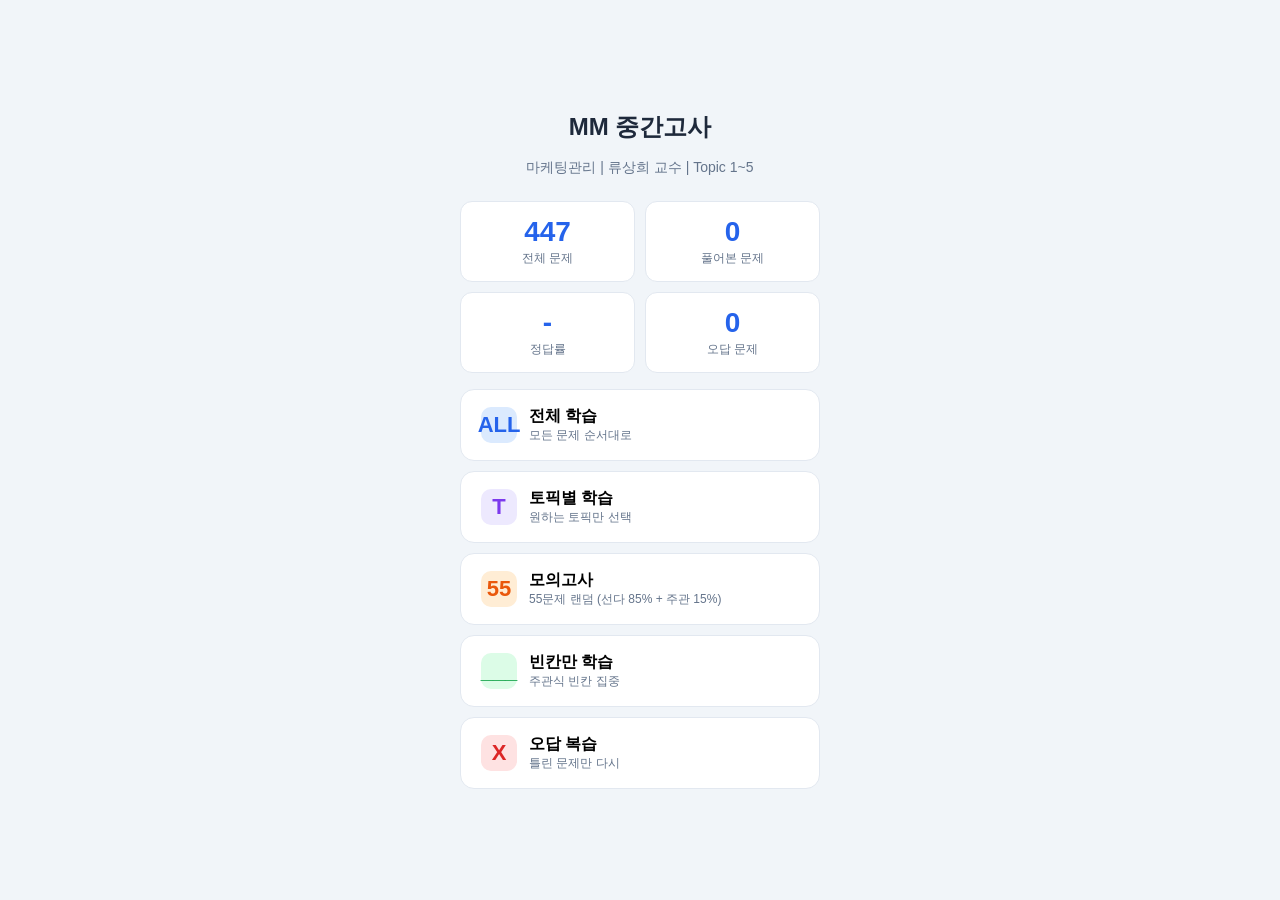
==== mm-study.html @ 7bba1d77 "feat: MM 중간고사 모바일 학습앱 추가 - 447문제 문제은행 (선다형 387 + 빈칸 60) - Topic 1~5 전 범위 커버 - 모의고사, 토픽별 학습, 오답복습 모드 " ====
<!DOCTYPE html>
<html lang="ko">
<head>
<meta charset="UTF-8">
<meta name="viewport" content="width=device-width,initial-scale=1,maximum-scale=1,user-scalable=no">
<title>MM 중간고사 학습</title>
<style>
*{margin:0;padding:0;box-sizing:border-box}
:root{--pri:#2563eb;--ok:#16a34a;--no:#dc2626;--bg:#f1f5f9;--card:#fff;--txt:#1e293b;--sub:#64748b;--bdr:#e2e8f0}
body{font-family:-apple-system,BlinkMacSystemFont,'Segoe UI','Noto Sans KR',sans-serif;background:var(--bg);color:var(--txt);min-height:100dvh;-webkit-tap-highlight-color:transparent}
.screen{display:none;min-height:100dvh;padding:0 0 env(safe-area-inset-bottom)}
.screen.active{display:flex;flex-direction:column}

/* HOME */
#home{align-items:center;justify-content:center;padding:24px;gap:16px}
#home h1{font-size:24px;font-weight:800;text-align:center}
#home .subtitle{color:var(--sub);font-size:14px;text-align:center;margin-bottom:8px}
#home .stats{display:grid;grid-template-columns:1fr 1fr;gap:10px;width:100%;max-width:360px}
#home .stat{background:var(--card);border-radius:12px;padding:14px;text-align:center;border:1px solid var(--bdr)}
#home .stat .num{font-size:28px;font-weight:800;color:var(--pri)}
#home .stat .label{font-size:12px;color:var(--sub);margin-top:2px}
.menu{width:100%;max-width:360px;display:flex;flex-direction:column;gap:10px}
.menu-btn{background:var(--card);border:1px solid var(--bdr);border-radius:14px;padding:16px 20px;font-size:16px;font-weight:600;text-align:left;cursor:pointer;display:flex;align-items:center;gap:12px;transition:all .15s}
.menu-btn:active{transform:scale(.97);background:#f8fafc}
.menu-btn .icon{font-size:22px;width:36px;height:36px;border-radius:10px;display:flex;align-items:center;justify-content:center;flex-shrink:0}
.menu-btn .icon.blue{background:#dbeafe;color:var(--pri)}
.menu-btn .icon.green{background:#dcfce7;color:var(--ok)}
.menu-btn .icon.red{background:#fee2e2;color:var(--no)}
.menu-btn .icon.purple{background:#ede9fe;color:#7c3aed}
.menu-btn .icon.orange{background:#ffedd5;color:#ea580c}
.menu-btn .info{display:flex;flex-direction:column}
.menu-btn .info small{font-size:12px;color:var(--sub);font-weight:400}

/* TOPIC SELECT */
#topic-select{padding:24px;gap:12px}
#topic-select h2{font-size:20px;font-weight:700}
.topic-btn{background:var(--card);border:1px solid var(--bdr);border-radius:12px;padding:14px 16px;font-size:15px;font-weight:600;cursor:pointer;display:flex;justify-content:space-between;align-items:center;transition:all .15s}
.topic-btn:active{transform:scale(.97)}
.topic-btn .cnt{font-size:13px;color:var(--sub);font-weight:400}
.back-btn{background:none;border:none;font-size:15px;color:var(--pri);cursor:pointer;padding:8px 0;font-weight:600;align-self:flex-start}

/* QUIZ */
#quiz{padding:0}
.quiz-header{padding:12px 20px;background:var(--card);border-bottom:1px solid var(--bdr);position:sticky;top:0;z-index:10}
.quiz-top{display:flex;justify-content:space-between;align-items:center;margin-bottom:8px}
.quiz-top .qnum{font-size:14px;font-weight:700;color:var(--pri)}
.quiz-top .topic-tag{font-size:12px;color:var(--sub);background:var(--bg);padding:3px 10px;border-radius:20px}
.quit-btn{background:none;border:none;font-size:13px;color:var(--sub);cursor:pointer}
.progress-bar{height:4px;background:var(--bdr);border-radius:4px;overflow:hidden}
.progress-bar .fill{height:100%;background:var(--pri);border-radius:4px;transition:width .3s}
.quiz-body{flex:1;padding:20px;display:flex;flex-direction:column;gap:16px;overflow-y:auto;padding-bottom:100px}
.question-text{font-size:17px;font-weight:600;line-height:1.6;word-break:keep-all}
.question-text .blank-marker{display:inline-block;min-width:80px;border-bottom:2px solid var(--pri);margin:0 2px;text-align:center;color:var(--pri);font-weight:700}

/* MC OPTIONS */
.options{display:flex;flex-direction:column;gap:10px}
.opt-btn{background:var(--card);border:2px solid var(--bdr);border-radius:12px;padding:14px 16px;font-size:15px;line-height:1.5;cursor:pointer;text-align:left;transition:all .15s;word-break:keep-all}
.opt-btn:active{transform:scale(.98)}
.opt-btn.selected{border-color:var(--pri);background:#eff6ff}
.opt-btn.correct{border-color:var(--ok);background:#f0fdf4}
.opt-btn.wrong{border-color:var(--no);background:#fef2f2}

/* BLANK INPUT */
.blank-input-wrap{display:flex;gap:8px}
.blank-input{flex:1;border:2px solid var(--bdr);border-radius:12px;padding:14px 16px;font-size:16px;outline:none;transition:border .2s}
.blank-input:focus{border-color:var(--pri)}
.check-btn{background:var(--pri);color:#fff;border:none;border-radius:12px;padding:14px 20px;font-size:15px;font-weight:700;cursor:pointer;white-space:nowrap}
.check-btn:active{opacity:.8}

/* EXPLAIN */
.explain-box{background:#f0fdf4;border:1px solid #bbf7d0;border-radius:12px;padding:14px 16px;font-size:14px;line-height:1.6;display:none;word-break:keep-all}
.explain-box.wrong-explain{background:#fef2f2;border-color:#fecaca}
.explain-box.visible{display:block}
.explain-box .explain-title{font-weight:700;margin-bottom:4px;font-size:13px}

/* QUIZ FOOTER */
.quiz-footer{position:fixed;bottom:0;left:0;right:0;padding:12px 20px;padding-bottom:max(12px,env(safe-area-inset-bottom));background:var(--card);border-top:1px solid var(--bdr);display:flex;gap:10px}
.quiz-footer button{flex:1;padding:14px;border-radius:12px;font-size:15px;font-weight:700;cursor:pointer;border:none;transition:all .15s}
.quiz-footer button:active{transform:scale(.97)}
.next-btn{background:var(--pri);color:#fff}
.next-btn:disabled{background:var(--bdr);color:var(--sub)}
.skip-btn{background:var(--bg);color:var(--sub);flex:.4}

/* RESULT */
#result{align-items:center;justify-content:center;padding:24px;gap:20px}
#result .score-circle{width:160px;height:160px;border-radius:50%;border:8px solid var(--pri);display:flex;flex-direction:column;align-items:center;justify-content:center}
#result .score-circle .pct{font-size:42px;font-weight:800;color:var(--pri)}
#result .score-circle .label{font-size:13px;color:var(--sub)}
#result .detail{text-align:center;font-size:15px;color:var(--sub);line-height:1.8}
#result .detail b{color:var(--txt)}

/* REVIEW */
#review{padding:16px}
#review h2{font-size:18px;font-weight:700;margin-bottom:12px;position:sticky;top:0;background:var(--bg);padding:8px 0;z-index:5}
.review-card{background:var(--card);border:1px solid var(--bdr);border-radius:12px;padding:16px;margin-bottom:12px}
.review-card .rv-q{font-size:15px;font-weight:600;line-height:1.5;margin-bottom:8px}
.review-card .rv-ans{font-size:14px;color:var(--ok);margin-bottom:4px}
.review-card .rv-my{font-size:14px;color:var(--no);margin-bottom:8px}
.review-card .rv-exp{font-size:13px;color:var(--sub);line-height:1.5}

/* UTILS */
.mt8{margin-top:8px}.mt16{margin-top:16px}
@media(min-width:500px){
  .quiz-body,.quiz-header,.quiz-footer{max-width:500px;margin-left:auto;margin-right:auto}
  #home,#topic-select,#result,#review{max-width:500px;margin-left:auto;margin-right:auto}
}
</style>
</head>
<body>

<!-- HOME SCREEN -->
<div id="home" class="screen active">
  <h1>MM 중간고사</h1>
  <div class="subtitle">마케팅관리 | 류상희 교수 | Topic 1~5</div>
  <div class="stats">
    <div class="stat"><div class="num" id="s-total">0</div><div class="label">전체 문제</div></div>
    <div class="stat"><div class="num" id="s-done">0</div><div class="label">풀어본 문제</div></div>
    <div class="stat"><div class="num" id="s-rate">-</div><div class="label">정답률</div></div>
    <div class="stat"><div class="num" id="s-wrong">0</div><div class="label">오답 문제</div></div>
  </div>
  <div class="menu">
    <button class="menu-btn" onclick="startMode('all')">
      <span class="icon blue">ALL</span>
      <span class="info">전체 학습<small>모든 문제 순서대로</small></span>
    </button>
    <button class="menu-btn" onclick="showScreen('topic-select')">
      <span class="icon purple">T</span>
      <span class="info">토픽별 학습<small>원하는 토픽만 선택</small></span>
    </button>
    <button class="menu-btn" onclick="startMode('mock')">
      <span class="icon orange">55</span>
      <span class="info">모의고사<small>55문제 랜덤 (선다 85% + 주관 15%)</small></span>
    </button>
    <button class="menu-btn" onclick="startMode('blank')">
      <span class="icon green">___</span>
      <span class="info">빈칸만 학습<small>주관식 빈칸 집중</small></span>
    </button>
    <button class="menu-btn" onclick="startMode('wrong')">
      <span class="icon red">X</span>
      <span class="info">오답 복습<small>틀린 문제만 다시</small></span>
    </button>
  </div>
</div>

<!-- TOPIC SELECT -->
<div id="topic-select" class="screen">
  <button class="back-btn" onclick="showScreen('home')">&larr; 뒤로</button>
  <h2>토픽 선택</h2>
  <div id="topic-list"></div>
</div>

<!-- QUIZ SCREEN -->
<div id="quiz" class="screen">
  <div class="quiz-header">
    <div class="quiz-top">
      <span class="qnum" id="q-num">1/250</span>
      <span class="topic-tag" id="q-topic">Topic 1</span>
      <button class="quit-btn" onclick="endQuiz()">나가기</button>
    </div>
    <div class="progress-bar"><div class="fill" id="q-progress"></div></div>
  </div>
  <div class="quiz-body">
    <div class="question-text" id="q-text"></div>
    <div id="q-options" class="options"></div>
    <div id="q-blank-wrap" class="blank-input-wrap" style="display:none">
      <input type="text" class="blank-input" id="q-blank-input" placeholder="답을 입력하세요" autocomplete="off">
      <button class="check-btn" id="q-check-btn" onclick="checkBlank()">확인</button>
    </div>
    <div class="explain-box" id="q-explain">
      <div class="explain-title" id="q-explain-title">정답!</div>
      <div id="q-explain-text"></div>
    </div>
  </div>
  <div class="quiz-footer">
    <button class="skip-btn" id="btn-skip" onclick="skipQ()">건너뛰기</button>
    <button class="next-btn" id="btn-next" onclick="nextQ()" disabled>다음</button>
  </div>
</div>

<!-- RESULT SCREEN -->
<div id="result" class="screen">
  <div class="score-circle">
    <div class="pct" id="r-pct">0%</div>
    <div class="label">정답률</div>
  </div>
  <div class="detail" id="r-detail"></div>
  <div class="menu" style="max-width:300px">
    <button class="menu-btn" onclick="showReview()" style="justify-content:center">
      <span class="icon red">X</span>
      <span class="info">오답 확인</span>
    </button>
    <button class="menu-btn" onclick="showScreen('home')" style="justify-content:center">
      <span class="icon blue">H</span>
      <span class="info">홈으로</span>
    </button>
  </div>
</div>

<!-- REVIEW SCREEN -->
<div id="review" class="screen">
  <button class="back-btn" onclick="showScreen('result')">&larr; 결과로</button>
  <h2>오답 확인</h2>
  <div id="review-list"></div>
  <button class="menu-btn mt16" onclick="showScreen('home')" style="justify-content:center">
    <span class="icon blue">H</span><span class="info">홈으로</span>
  </button>
</div>

<script>
// ===== QUESTION DATA (will be populated) =====
const ALL_QUESTIONS = [
{
"id": 1,
"topic": 1,
"section": "1.1",
"type": "mc",
"q": "마케팅 활동에 종사하는 인력은 전체 노동인구의 약 몇 퍼센트인가?",
"options": [
"①10%~15%",
"②15%~20%",
"③25%~30%",
"④35%~40%"
],
"answer": 2,
"explain": "강의노트에 따르면, 25%~30%는 어떤 의미에서든지 마케팅 활동에 종사한다고 설명하고 있다."
},
{
"id": 2,
"topic": 1,
"section": "1.1",
"type": "mc",
"q": "다음 중 마케팅 활동에 해당하지 않는 것은?",
"options": [
"①대인판매",
"②제품개발",
"③원자재 가공",
"④마케팅조사"
],
"answer": 2,
"explain": "원자재 가공은 생산(production) 활동에 해당한다. 대인판매, 광고, 포장, 운송, 마케팅조사, 제품개발, 도매업/소매업 등이 마케팅 활동에 포함된다."
},
{
"id": 3,
"topic": 1,
"section": "1.1",
"type": "mc",
"q": "마케팅과 생산(Production)의 관계에 대한 설명으로 가장 적절한 것은?",
"options": [
"①마케팅은 생산과 독립적으로 운영된다",
"②마케팅은 알맞는 제품을 생산할 수 있도록 소비자 만족도를 반영한다",
"③생산이 마케팅의 하위 개념이다",
"④마케팅은 재화 생산과 서비스 수행을 직접 담당한다"
],
"answer": 1,
"explain": "마케팅은 소비자 만족도를 파악하여 알맞는 제품을 생산할 수 있도록 하는 역할을 한다. 재화 생산과 서비스 수행은 Production의 역할이다."
},
{
"id": 4,
"topic": 1,
"section": "1.1",
"type": "mc",
"q": "마케팅이 극복하는 생산과 소비 사이의 불일치 및 분리에 해당하지 않는 것은?",
"options": [
"①공간 분리",
"②시간 차이",
"③기술 격차",
"④정보 격차"
],
"answer": 2,
"explain": "강의노트에 따르면 마케팅이 극복하는 분리는 수량의 불일치, 종류의 불일치, 공간 분리, 시간 차이, 정보 격차, 가치 차이, 소유권 차이이다. 기술 격차는 포함되지 않는다."
},
{
"id": 5,
"topic": 1,
"section": "1.1",
"type": "mc",
"q": "마케팅이 극복해야 하는 생산과 소비 사이의 '분리(separation)'에 해당하는 것을 모두 고르면?",
"options": [
"①공간 분리, 시간 차이, 정보 격차",
"②공간 분리, 시간 차이, 정보 격차, 가치 차이, 소유권 차이",
"③수량의 불일치, 종류의 불일치, 공간 분리",
"④수량의 불일치, 종류의 불일치, 공간 분리, 시간 차이, 정보 격차, 가치 차이, 소유권 차이"
],
"answer": 3,
"explain": "강의노트에서 불일치(수량, 종류)와 분리(공간, 시간, 정보, 가치, 소유권) 모두를 마케팅이 극복한다고 설명하고 있다. 7가지 모두 포함하는 ④가 정답이다."
},
{
"id": 6,
"topic": 1,
"section": "1.1",
"type": "blank",
"q": "마케팅은 생산과 소비의 수량 및 종류의 ______을(를) 극복한다.",
"answer": "불일치",
"accept": [
"불일치",
"discrepancy"
],
"explain": "마케팅의 보편적, 총괄적 기능은 수량 및 종류의 불일치(discrepancy)를 극복하는 것이다."
},
{
"id": 7,
"topic": 1,
"section": "1.1",
"type": "mc",
"q": "다음 중 마케팅의 총괄적 기능(Universal Functions)에 해당하지 않는 것은?",
"options": [
"①구입, 판매, 운송",
"②보관, 자금조달, 위험 부담",
"③상품 표준화 및 품질, 시장 정보",
"④인적자원 관리, 회계 감사"
],
"answer": 3,
"explain": "마케팅의 8가지 총괄적 기능은 구입, 판매, 운송, 보관, 상품 표준화 및 품질, 자금조달, 위험 부담, 시장 정보이다. 인적자원 관리와 회계 감사는 마케팅의 총괄적 기능이 아니다."
},
{
"id": 8,
"topic": 1,
"section": "1.1",
"type": "mc",
"q": "거시마케팅(Macro-marketing)에 대한 설명으로 가장 적절한 것은?",
"options": [
"①개별 기업의 마케팅 전략을 의미한다",
"②생산과 소비를 연결해주는 사회적 유통 현상이다",
"③특정 제품의 가격 전략을 수립하는 활동이다",
"④소비자 개인의 구매 행동을 분석하는 것이다"
],
"answer": 1,
"explain": "거시마케팅은 다양한 자원과 다양한 소비자 니즈를 연결하는 가교 역할을 하며, 사회적 유통 현상을 의미한다. 이질적인(heterogeneous) 공급과 수요를 효과적으로 매칭하는 사회적 과정이다."
},
{
"id": 9,
"topic": 1,
"section": "1.1",
"type": "mc",
"q": "거시마케팅의 정의에 포함되지 않는 요소는?",
"options": [
"①생산자에서 소비자로의 재화와 서비스의 흐름을 이끄는 사회적 과정",
"②이질적인(heterogeneous) 공급과 수요의 매칭",
"③사회의 목적 달성",
"④개별 기업의 이윤 극대화"
],
"answer": 3,
"explain": "거시마케팅은 'a social process that directs an economy's flow of goods and services from producers to consumers in a way that effectively matches heterogeneous supply and demand and accomplishes the objectives of society'로 정의된다. 개별 기업의 이윤 극대화는 미시마케팅의 영역이다."
},
{
"id": 10,
"topic": 1,
"section": "1.1",
"type": "mc",
"q": "거시마케팅에서 중간상인(intermediaries)에 대한 설명으로 옳은 것은?",
"options": [
"①생산(production) 기능이 거래(trade) 기능보다 크다",
"②거래(trade) 기능이 생산(production) 기능보다 크다",
"③구매와 판매만 담당한다",
"④마케팅 기능을 수행하지 않는다"
],
"answer": 1,
"explain": "강의노트에 따르면 중간상인(intermediaries)은 trade > production, 즉 거래 기능이 생산 기능보다 크다. collaborators는 구매와 판매를 제외한 다른 교환에 도움을 준다."
},
{
"id": 11,
"topic": 1,
"section": "1.1",
"type": "blank",
"q": "거시마케팅에서 물자와 용역이 생산, 분배, 소비되는 양식을 ______의 종류라 한다.",
"answer": "경제체제",
"accept": [
"경제체제",
"경제시스템",
"경제 체제",
"경제 시스템",
"economic system"
],
"explain": "명령경제(command-oriented, planned) vs. 시장경제(market-directed)로 나뉘며, 무엇을 얼마나 생산할 것인가, 누가 언제 누구에게 왜 배분할 것인가를 결정하는 양식이다."
},
{
"id": 12,
"topic": 1,
"section": "1.1",
"type": "mc",
"q": "명령경제(command-oriented economy)와 시장경제(market-directed economy)에 대한 설명으로 옳은 것은?",
"options": [
"①명령경제에서는 시장 참여자가 자원 배분을 결정한다",
"②시장경제에서는 정부가 자원 배분을 결정한다",
"③명령경제에서는 정부가 무엇을 얼마나 생산할지 결정한다",
"④두 체제 간에 차이가 없다"
],
"answer": 2,
"explain": "명령경제(command-oriented, planned)에서는 정부가, 시장경제(market-directed)에서는 시장 참여자가 무엇을 얼마나 생산하고 누구에게 배분할지를 결정한다."
},
{
"id": 13,
"topic": 1,
"section": "1.1",
"type": "mc",
"q": "collaborators의 역할로 가장 적절한 것은?",
"options": [
"①재화를 직접 생산한다",
"②구매와 판매를 직접 담당한다",
"③구매와 판매를 제외한 다른 교환에 도움을 준다",
"④소비자에게 최종 판매를 한다"
],
"answer": 2,
"explain": "강의노트에 따르면 collaborators는 구매와 판매를 제외한 다른 교환에 도움을 주는 역할을 한다. 중간상인(intermediaries)과 구별된다."
},
{
"id": 14,
"topic": 1,
"section": "1.1",
"type": "mc",
"q": "AMA(2017)의 마케팅 정의에서 마케팅이 가치를 제공하는 대상에 포함되지 않는 것은?",
"options": [
"①고객(customers)",
"②파트너(partners)",
"③경쟁사(competitors)",
"④사회 전체(society at large)"
],
"answer": 2,
"explain": "AMA(2017) 정의: 'Marketing is the activity, set of institutions, and processes for creating, communicating, delivering, and exchanging offerings that have value for customers, clients, partners, and society at large.' 경쟁사는 포함되지 않는다."
},
{
"id": 15,
"topic": 1,
"section": "1.1",
"type": "mc",
"q": "AMA(2017) 마케팅 정의에서 마케팅의 핵심 활동 4가지로 올바른 것은?",
"options": [
"①생산, 유통, 판매, 소비",
"②창조, 커뮤니케이션, 전달, 교환",
"③계획, 실행, 통제, 평가",
"④조사, 분석, 전략, 실행"
],
"answer": 1,
"explain": "AMA 정의에 따르면 마케팅은 가치 있는 제공물(offerings)을 창조(creating), 커뮤니케이션(communicating), 전달(delivering), 교환(exchanging)하는 활동, 제도, 과정이다."
},
{
"id": 16,
"topic": 1,
"section": "1.1",
"type": "mc",
"q": "마케팅 정의에서 거시적 관점과 미시적 관점의 관계로 옳은 것은?",
"options": [
"①거시마케팅은 미시마케팅에 포함된다",
"②미시마케팅은 거시마케팅에 포함된다",
"③두 관점은 완전히 독립적이다",
"④거시마케팅은 기업 활동을 의미한다"
],
"answer": 1,
"explain": "강의노트에 따르면 '거시(생산과 소비의 사회적 유통) < 미시(기업활동)'이 아니라, 거시 관점이 더 큰 범위이고 미시(기업활동)가 그 안에 포함된다. 미시마케팅이 거시마케팅에 포함되는 관계이다."
},
{
"id": 17,
"topic": 1,
"section": "1.1",
"type": "mc",
"q": "마케팅의 핵심은 무엇인가?",
"options": [
"①이윤 극대화",
"②고객(customer)",
"③경쟁사 분석",
"④기술 혁신"
],
"answer": 1,
"explain": "강의노트에서 '마케팅의 핵심은 고객'이라고 명시하고 있다. 고객은 모든 마케팅 과정에서의 중심점이다."
},
{
"id": 18,
"topic": 1,
"section": "1.1",
"type": "mc",
"q": "고객(customer)에 대한 설명으로 적절하지 않은 것은?",
"options": [
"①기업이 개발, 가격 책정, 유통, 판매하는 제품을 구매하는 사람들",
"②모든 마케팅 과정에서의 중심점",
"③제품 구매 과정에서 이익이나 보상 vs. 비용을 고려",
"④기업의 생산 공정을 직접 관리하는 사람들"
],
"answer": 3,
"explain": "고객은 기업이 개발하여 가격을 책정하고, 유통하고, 판매하는 제품을 구매하는 사람들로, 제품을 구매하는 과정에서 이익/보상 vs. 비용(가치 창출 기대)을 고려한다. 생산 공정 관리는 고객의 역할이 아니다."
},
{
"id": 19,
"topic": 1,
"section": "1.1",
"type": "blank",
"q": "기업이 자사의 마케팅 활동을 전개하고자 하는 고객 집단을 ______(이)라 한다.",
"answer": "목표시장",
"accept": [
"목표시장",
"목표 시장",
"target market",
"타깃마켓",
"타겟마켓",
"타겟 마켓",
"목표고객"
],
"explain": "목표시장(target market)은 기업이 자사의 마케팅 활동을 전개하고자 하는 특정 고객 집단을 의미한다."
},
{
"id": 20,
"topic": 1,
"section": "1.2",
"type": "mc",
"q": "마케팅믹스(Marketing Mix)의 4P에 해당하지 않는 것은?",
"options": [
"①Product",
"②Place",
"③People",
"④Price"
],
"answer": 2,
"explain": "마케팅믹스 4P는 Product(제품), Place(유통), Promotion(촉진), Price(가격)이다. People은 7P 확장 모델에 포함되지만 기본 4P에는 해당하지 않는다."
},
{
"id": 21,
"topic": 1,
"section": "1.2",
"type": "mc",
"q": "마케팅믹스에 대한 설명으로 가장 적절한 것은?",
"options": [
"①마케팅은 단순히 판매나 광고만을 의미한다",
"②제품을 개발하고 관리하여 고객의 욕구를 충족시키는 총체적 관점에서 이해되어야 한다",
"③4P 중 가격이 유일하게 중요한 요소이다",
"④마케팅믹스는 기업 내부 관리에만 적용된다"
],
"answer": 1,
"explain": "마케팅은 단순히 판매나 광고를 의미하는 것뿐만 아니라 제품을 개발하고 관리하여 고객의 욕구를 충족시키는 과정이라는 총체적인 관점에서 이해되어야 한다."
},
{
"id": 22,
"topic": 1,
"section": "1.2",
"type": "mc",
"q": "마케팅 관리자가 취합하고 분석해야 하는 최신 정보에 해당하지 않는 것은?",
"options": [
"①기업의 목표고객",
"②고객의 선호도",
"③자사의 경쟁사",
"④정부의 예산 편성"
],
"answer": 3,
"explain": "마케팅 관리자는 기업의 목표고객, 고객의 선호도, 자사의 경쟁사에 대한 최신 정보를 취합하고 분석해야 한다. 정부의 예산 편성은 직접적 분석 대상으로 언급되지 않았다."
},
{
"id": 23,
"topic": 1,
"section": "1.2",
"type": "mc",
"q": "제품(Product)의 구성 요소 중 '인간 및 기계 작동을 사용하여 고객에게 무형의 가치를 제공'하는 것은?",
"options": [
"①재화",
"②서비스",
"③아이디어",
"④브랜드"
],
"answer": 1,
"explain": "서비스는 인간 및 기계 작동을 사용하여 고객에게 무형의 가치를 제공하는 것이다. 재화는 물리적 개체, 아이디어는 개념/철학/이미지/쟁점이다."
},
{
"id": 24,
"topic": 1,
"section": "1.2",
"type": "blank",
"q": "제품의 구성 요소 중 인간 및 기계 작동을 사용하여 고객에게 무형의 가치를 제공하는 것을 ______(이)라 한다.",
"answer": "서비스",
"accept": [
"서비스",
"service"
],
"explain": "제품은 재화(물리적 개체), 서비스(무형의 가치), 아이디어(개념, 철학, 이미지, 쟁점)로 구성된다."
},
{
"id": 25,
"topic": 1,
"section": "1.2",
"type": "mc",
"q": "다음 중 '아이디어(idea)'에 해당하는 것은?",
"options": [
"①사람이 만질 수 있는 물리적 개체",
"②인간 및 기계 작동을 통한 무형의 가치",
"③개념, 철학, 이미지, 혹은 쟁점이나 사안",
"④브랜드 이름과 패키징"
],
"answer": 2,
"explain": "아이디어는 개념, 철학, 이미지, 혹은 쟁점이나 사안을 의미한다. ①은 재화, ②는 서비스, ④는 제품 변수에 해당한다."
},
{
"id": 26,
"topic": 1,
"section": "1.2",
"type": "mc",
"q": "제품 변수에 포함되는 것은?",
"options": [
"①운송 및 저장",
"②brand name & packaging 개발이나 수정, 품질보증, 수리, 보수",
"③광고 및 인적 판매",
"④가격 책정 및 할인 정책"
],
"answer": 1,
"explain": "제품 변수에는 brand name & packaging 개발이나 수정, 품질보증, 수리, 보수가 포함된다."
},
{
"id": 27,
"topic": 1,
"section": "1.2",
"type": "mc",
"q": "유통(Place)에 대한 설명으로 적절하지 않은 것은?",
"options": [
"①제품은 고객이 필요한 시점에 편리한 장소에서 제공되어야 한다",
"②가능한 많은 목표고객이 자사의 제품을 구매할 수 있도록 해야 한다",
"③재고, 운송, 저장 및 보관 관련 비용은 최대한 투자해야 한다",
"④중간상인(도매업자, 소매업자) 선택이 포함된다"
],
"answer": 2,
"explain": "유통에서는 재고, 운송, 저장 및 보관 관련 비용은 '절약'해야 한다고 강의노트에 명시되어 있다. 비용을 최대한 투자하는 것이 아니라 절약하는 것이 핵심이다."
},
{
"id": 28,
"topic": 1,
"section": "1.2",
"type": "blank",
"q": "______의 출현은 전통적 방식의 유통에 큰 영향을 미쳤다.",
"answer": "인터넷",
"accept": [
"인터넷",
"전자상거래",
"e-commerce",
"internet",
"온라인"
],
"explain": "인터넷(또는 전자상거래)의 출현이 전통적 방식의 유통에 큰 영향을 미쳤다."
},
{
"id": 29,
"topic": 1,
"section": "1.2",
"type": "mc",
"q": "촉진(Promotion)의 기능으로 언급되지 않은 것은?",
"options": [
"①자사와 자사 제품의 인지도 제고",
"②고객에게 자사 제품에 대한 교육",
"③사람들에게 정치적, 사회적 입장을 고수하도록 유도",
"④제품의 물리적 배송 관리"
],
"answer": 3,
"explain": "촉진은 정보 제공, 설득, 관심 부여를 통해 자사와 제품을 알리는 활동이다. 물리적 배송 관리는 유통(Place)의 영역이다."
},
{
"id": 30,
"topic": 1,
"section": "1.2",
"type": "blank",
"q": "촉진(Promotion)은 고객들에게 자사와 자사가 생산하는 제품을 알리는 모든 활동으로, ______, 설득, 관심 부여를 포함한다.",
"answer": "정보제공",
"accept": [
"정보제공",
"정보 제공",
"informing"
],
"explain": "촉진의 세 가지 핵심 기능은 정보제공(informing), 설득(persuading), 관심 부여이다."
},
{
"id": 31,
"topic": 1,
"section": "1.2",
"type": "mc",
"q": "가격(Price)에 대한 설명으로 가장 적절한 것은?",
"options": [
"①가격은 마케팅믹스에서 중요하지 않은 요소이다",
"②가격은 고객이 제품의 가치에 민감하기 때문에 매우 중요하다",
"③가격은 경쟁과 무관한 요소이다",
"④가격은 오직 비용에 의해서만 결정된다"
],
"answer": 1,
"explain": "가격은 마케팅믹스에서 매우 중요한 영향력을 가지며, 이는 고객이 제품의 가치에 대해 민감하기 때문이다. 또한 가격은 종종 경쟁을 위한 도구로 사용된다."
},
{
"id": 32,
"topic": 1,
"section": "1.3",
"type": "mc",
"q": "가치(Value)의 공식으로 올바른 것은?",
"options": [
"①가치 = 비용 + 혜택",
"②가치 = 혜택 - 비용",
"③가치 = 혜택 × 비용",
"④가치 = 혜택 / 비용"
],
"answer": 1,
"explain": "강의노트에 따르면 가치 = 혜택 - 비용이다. 고객이 가져가는 이득(혜택)에서 고객이 포기해야 하는 것(비용)을 뺀 것이 가치이다."
},
{
"id": 33,
"topic": 1,
"section": "1.3",
"type": "mc",
"q": "고객의 비용에 포함되지 않는 것은?",
"options": [
"①돈(money)",
"②시간(time)",
"③사회적 명성",
"④노력과 위험 부담"
],
"answer": 2,
"explain": "고객의 비용에는 돈, 시간, 노력, 위험 부담 등 고객이 제품을 얻기 위해 포기해야 하는 일련의 모든 것이 포함된다. 사회적 명성은 강의노트에서 고객 비용으로 언급되지 않았다."
},
{
"id": 34,
"topic": 1,
"section": "1.3",
"type": "blank",
"q": "가치는 비용과 이득 간의 ______ 평가이다.",
"answer": "주관적",
"accept": [
"주관적",
"subjective"
],
"explain": "가치는 비용과 이득 간의 주관적(subjective) 평가이다. 동일한 제품이라도 고객에 따라 느끼는 가치가 다를 수 있다."
},
{
"id": 35,
"topic": 1,
"section": "1.3",
"type": "mc",
"q": "'우월한 고객가치'가 발생하는 경우는?",
"options": [
"①높은 비용, 높은 혜택",
"②높은 비용, 낮은 혜택",
"③낮은 비용, 높은 혜택",
"④낮은 비용, 낮은 혜택"
],
"answer": 2,
"explain": "강의노트의 가치 매트릭스에서 우월한 고객가치는 비용이 낮고(Low) 혜택이 높은(High) 경우에 발생한다. 반대로 열등한 고객가치는 비용이 높고 혜택이 낮은 경우이다."
},
{
"id": 36,
"topic": 1,
"section": "1.3",
"type": "mc",
"q": "마케팅믹스(4P)의 역할로 가장 적절한 것은?",
"options": [
"①고객의 비용을 증가시킨다",
"②제품이나 서비스에 대한 가치를 향상시킨다",
"③경쟁사의 가치를 감소시킨다",
"④시장의 불확실성을 증가시킨다"
],
"answer": 1,
"explain": "강의노트에 따르면 마케팅믹스(4P)는 제품이나 서비스에 대한 가치를 향상시키는 역할을 한다."
},
{
"id": 37,
"topic": 1,
"section": "1.3",
"type": "mc",
"q": "마케팅이 고객가치를 창출하는 과정에서 고려해야 할 요소가 아닌 것은?",
"options": [
"①혜택과 비용 반영",
"②경쟁 상황",
"③관계 유지에 미치는 영향",
"④주주 배당금"
],
"answer": 3,
"explain": "강의노트에서 고객가치 창출 과정에는 혜택, 비용, 혜택과 비용 반영, 가치 계산, 경쟁, 관계 유지에의 영향, 고객의 관점 등이 포함된다. 주주 배당금은 직접적 고려 요소로 언급되지 않았다."
},
{
"id": 38,
"topic": 1,
"section": "1.3",
"type": "blank",
"q": "교환(exchange)의 조건 중, 두 명 이상의 이해 당사자들이 참여해야 하고, 이 중 한쪽은 다른 한쪽이 원하는 가치 있는 그 무엇을 소유해야 하며, 교환은 양쪽 이해 당사자들 모두에게 만족을 주어야 한다. 이러한 거래 관계의 핵심 개념을 ______(이)라 한다.",
"answer": "교환",
"accept": [
"교환",
"exchange"
],
"explain": "교환(exchange)은 기업이 제품, 서비스, 아이디어를 고객에게 제공하고 대신에 가치 있는 그 무엇을 얻는 거래 관계를 의미한다."
},
{
"id": 39,
"topic": 1,
"section": "1.3",
"type": "mc",
"q": "교환(exchange)이 성립하기 위한 조건으로 적절하지 않은 것은?",
"options": [
"①두 명 이상의 이해 당사자들이 참여해야 한다",
"②한쪽은 다른 한쪽이 원하는 가치 있는 것을 소유해야 한다",
"③한쪽만 만족하면 교환이 성립한다",
"④교환될 상대방 제품의 가치에 대한 확신이 필요하다"
],
"answer": 2,
"explain": "교환이 성립하려면 양쪽 이해 당사자들 모두에게 만족을 주어야 한다. 한쪽만 만족하는 것으로는 충분하지 않다."
},
{
"id": 40,
"topic": 1,
"section": "1.3",
"type": "blank",
"q": "기업이 제공하는 제품, 산업, 시장, 그 밖의 연관된 활동에 직간접적으로 관여하고 있는 고객, 종업원, 투자자, 공급업체 등 모든 관계자를 ______(이)라 한다.",
"answer": "이해관계자",
"accept": [
"이해관계자",
"stakeholder",
"stakeholders",
"이해 관계자"
],
"explain": "이해관계자(stakeholder)에는 고객, 종업원, 투자자와 주주, 공급자, 정부, 지역사회 등이 포함된다."
},
{
"id": 41,
"topic": 1,
"section": "1.3",
"type": "mc",
"q": "이해관계자(stakeholder)에 해당하지 않는 것은?",
"options": [
"①고객, 종업원",
"②투자자와 주주",
"③경쟁사의 고객",
"④공급자, 정부, 지역사회"
],
"answer": 2,
"explain": "이해관계자에는 고객, 종업원, 투자자와 주주, 공급자, 정부, 지역사회 등이 포함된다. 경쟁사의 고객은 직접적인 이해관계자로 분류되지 않는다."
},
{
"id": 42,
"topic": 1,
"section": "1.3",
"type": "mc",
"q": "역동적 마케팅 환경(marketing environment)에 포함되는 요소가 아닌 것은?",
"options": [
"①경쟁적, 경제적 요소",
"②정치적, 법률적 요소",
"③기술적, 사회문화적 요소",
"④마케팅믹스 내부 변수"
],
"answer": 3,
"explain": "마케팅 환경은 경쟁적, 경제적, 정치적, 법률적, 기술적, 사회문화적 요소로 구성된다. 마케팅믹스 내부 변수는 환경 요소가 아니라 기업이 통제할 수 있는 변수이다."
},
{
"id": 43,
"topic": 1,
"section": "1.3",
"type": "mc",
"q": "마케팅 환경에 대한 설명으로 적절하지 않은 것은?",
"options": [
"①고객의 생활방식, 생활수준, 제품선호도에 영향을 미친다",
"②마케팅 관리자의 의사결정에 영향을 미친다",
"③환경 변화에 따라 이해관계자의 가치 평가가 달라진다",
"④마케팅 관리자가 환경을 완전히 통제할 수 있다"
],
"answer": 3,
"explain": "마케팅 환경은 통제할 수 없는 외부 요인이다. 마케팅믹스 변수와 달리 통제할 순 없어도 계획 및 대비는 할 수 있다."
},
{
"id": 44,
"topic": 1,
"section": "1.3",
"type": "mc",
"q": "마케팅 환경이 미래에 대한 예측을 불투명하게 만드는 특성을 무엇이라 하는가?",
"options": [
"①효율성(efficiency)",
"②불확실성(uncertainty)",
"③안정성(stability)",
"④통제가능성(controllability)"
],
"answer": 1,
"explain": "마케팅 환경은 미래에 대한 예측을 불투명하게 만드는 불확실성(uncertainty)을 가진다. 기업은 이를 통제할 순 없어도 계획 및 대비해야 한다."
},
{
"id": 45,
"topic": 1,
"section": "1.3",
"type": "mc",
"q": "마케팅 개념(marketing concept)에 대한 설명으로 가장 적절한 것은?",
"options": [
"①제품 생산에만 초점을 맞추는 것",
"②고객의 욕구를 충족시키고 기업의 목표치를 달성하기 위한 총체적이고 조직화된 기업의 활동",
"③판매량 극대화만을 추구하는 것",
"④경쟁사 모방을 통한 시장 진입 전략"
],
"answer": 1,
"explain": "마케팅 개념은 '고객의 욕구 충족을 위한 가치 생성'에 초점을 맞추며, 고객의 욕구를 충족시키고 기업의 목표치를 달성하기 위한 총체적이고 조직화된 기업의 활동이다."
},
{
"id": 46,
"topic": 1,
"section": "1.3",
"type": "mc",
"q": "마케팅 개념의 세 가지 핵심 구성요소로 올바른 것은?",
"options": [
"①생산, 판매, 유통",
"②기업의 목표실적, 기업의 총체적 활동, 고객만족",
"③가격, 품질, 서비스",
"④시장조사, 제품개발, 광고"
],
"answer": 1,
"explain": "마케팅 개념의 세 가지 핵심 구성요소는 기업의 목표실적(profit or another measure of long-term success), 기업의 총체적 활동(total company effort), 고객만족(customer satisfaction)이다."
},
{
"id": 47,
"topic": 1,
"section": "1.3",
"type": "mc",
"q": "마케팅 개념에서 기업의 총체적인 활동을 지휘하는 관리 철학이 영향을 미치는 부서는?",
"options": [
"①마케팅 부서만",
"②생산, 재무, 회계, 인적자원 부서",
"③영업 부서만",
"④외부 협력업체"
],
"answer": 1,
"explain": "마케팅 개념은 기업의 총체적인 활동을 지휘하는 관리 철학으로서, 생산, 재무, 회계, 인적자원 부서 등 기업 전체에 영향을 미친다."
},
{
"id": 48,
"topic": 1,
"section": "1.3",
"type": "mc",
"q": "마케팅 개념의 발전 과정에서 '생산 관점(Production orientation)'의 시기와 특징으로 올바른 것은?",
"options": [
"①20세기 전반 - 판매 강조",
"②19세기 후반 - 산업혁명, 대량생산, 속도와 효율성",
"③20세기 중반 - 시장지향(market orientation)",
"④21세기 - 디지털 마케팅"
],
"answer": 1,
"explain": "생산 관점은 19세기 후반 산업혁명 시기로, 운송수단(전기, 철도), 분업, 생산라인, 대량생산을 통해 기업의 생산성에 속도와 효율성을 부여했다."
},
{
"id": 49,
"topic": 1,
"section": "1.3",
"type": "blank",
"q": "마케팅 개념의 발전에서 19세기 후반 산업혁명 시기의 관점을 ______ 관점이라 한다.",
"answer": "생산",
"accept": [
"생산",
"production",
"Production"
],
"explain": "생산 관점(Production orientation)은 19세기 후반 산업혁명으로 인한 대량생산 시대의 마케팅 관점이다."
},
{
"id": 50,
"topic": 1,
"section": "1.3",
"type": "mc",
"q": "판매 관점(Sales orientation)의 시기와 특징으로 올바른 것은?",
"options": [
"①19세기 후반 - 대량생산 강조",
"②20세기 전반 - 기업 간 경쟁 치열, 인적판매/광고/유통 강조",
"③20세기 중반 - 고객 욕구 충족 강조",
"④21세기 - 소셜 미디어 마케팅"
],
"answer": 1,
"explain": "판매 관점은 20세기 전반에 기업 간 경쟁이 더욱 치열해지면서, 인적판매, 광고, 유통을 통한 제품 판매를 강조하던 시기이다. 이 시기에는 marketing = sales라는 인식이 있었다."
},
{
"id": 51,
"topic": 1,
"section": "1.3",
"type": "mc",
"q": "마케팅 관점(Marketing orientation)에서 시장지향(market orientation)이 필요한 이유로 적절하지 않은 것은?",
"options": [
"①현재와 미래의 고객 욕구를 이해하기 위해",
"②기업 내부 모든 부서 간의 정보 공유를 위해",
"③기업 전체 차원에서의 반응을 위해",
"④생산 비용 절감만을 위해"
],
"answer": 3,
"explain": "시장지향은 현재와 미래의 고객 욕구 이해, 기업 내부 모든 부서 간의 정보 공유, 기업 전체 차원에서의 반응을 위해 필요하다. 단순한 생산 비용 절감은 생산 관점의 특징이다."
},
{
"id": 52,
"topic": 1,
"section": "1.3",
"type": "mc",
"q": "마케팅 개념의 발전 순서로 올바른 것은?",
"options": [
"①판매 관점 → 생산 관점 → 마케팅 관점",
"②마케팅 관점 → 판매 관점 → 생산 관점",
"③생산 관점 → 판매 관점 → 마케팅 관점",
"④생산 관점 → 마케팅 관점 → 판매 관점"
],
"answer": 2,
"explain": "마케팅 개념은 생산 관점(19세기 후반) → 판매 관점(20세기 전반) → 마케팅 관점(20세기 중반) 순으로 발전했다."
},
{
"id": 53,
"topic": 1,
"section": "1.3",
"type": "mc",
"q": "고객관계관리(CRM: Customer Relationship Management)의 목적으로 적절하지 않은 것은?",
"options": [
"①기존 고객 유지 및 충성도, 만족도 유도",
"②신규 고객 유치",
"③일관적이고 긍정적 고객 경험(touch points) 제공",
"④경쟁사 고객 데이터 수집"
],
"answer": 3,
"explain": "CRM의 목적에는 기존 고객 유지 및 충성도/만족도 유도, 신규 고객 유치, 일관적이고 긍정적 고객 경험, social media analytics, 내부/외부 데이터 취합 관리가 포함된다. 경쟁사 고객 데이터 수집은 CRM의 목적이 아니다."
},
{
"id": 54,
"topic": 1,
"section": "1.3",
"type": "mc",
"q": "CRM에서 활용하는 방법으로 언급된 것은?",
"options": [
"①시장조사와 정보통신기술을 이용한 고객 데이터베이스 구축",
"②제품의 대량생산 전략 수립",
"③경쟁사 인수합병",
"④직원 급여 관리"
],
"answer": 0,
"explain": "CRM은 시장조사와 정보통신기술을 이용하여 고객 데이터베이스를 구축하고 이에 대한 분석을 통해 기업에서 필요로 하는 고객평생가치를 극대화한다."
},
{
"id": 55,
"topic": 1,
"section": "1.3",
"type": "mc",
"q": "고객평생가치(Customer Lifetime Value)에 대한 설명으로 적절하지 않은 것은?",
"options": [
"①고객이 회사와 지속적인 거래 관계를 유지한다고 가정했을 때 회사에 가져올 수 있는 평생 이익 공헌도",
"②기업에 이익을 가져다 줄 수 있는 고객의 구매 행동과 패턴 분석에 초점",
"③단기간의 일회성 거래 수익만을 측정한다",
"④평생 고객의 유지를 위한 마케팅 전략의 자원 배분에 영향을 준다"
],
"answer": 2,
"explain": "고객평생가치는 단기간의 일회성 거래가 아니라, 고객이 회사와 지속적인 거래 관계를 유지한다고 가정했을 때의 평생 이익 공헌도를 측정하는 것이다."
},
{
"id": 56,
"topic": 1,
"section": "1.3",
"type": "mc",
"q": "고객평생가치와 관련하여, 시장점유율에서 어떤 개념으로의 전환이 강조되는가?",
"options": [
"①시장점유율 → 매출점유율",
"②시장점유율 → 고객점유율",
"③시장점유율 → 이익점유율",
"④시장점유율 → 브랜드점유율"
],
"answer": 1,
"explain": "강의노트에서는 시장점유율에서 고객점유율로의 전환을 강조하고 있다. 이는 고객 한 명 한 명의 평생가치에 집중하는 관점의 변화를 의미한다."
},
{
"id": 57,
"topic": 1,
"section": "1.3",
"type": "blank",
"q": "고객평생가치에서, 기업이 고객의 욕구와 선호도를 파악함으로써 발생하는 자산을 ______ 자산이라 한다.",
"answer": "브랜드",
"accept": [
"브랜드",
"brand"
],
"explain": "기업이 고객의 욕구와 선호도를 파악함으로써 발생하는 브랜드 자산(brand equity)은 고객평생가치의 중요한 구성요소이다."
},
{
"id": 58,
"topic": 1,
"section": "1.3",
"type": "mc",
"q": "고객평생가치에서 강조하는 가치 전환의 방향으로 올바른 것은?",
"options": [
"①미래 잠재가치 → 현재 가치",
"②특정 기간의 현재 가치 → 미래 잠재가치",
"③개인 가치 → 사회적 가치",
"④경제적 가치 → 문화적 가치"
],
"answer": 1,
"explain": "강의노트에서는 '특정 기간 동안의 고객의 현재 가치 → 미래 잠재가치'로의 전환을 강조하고 있다."
},
{
"id": 59,
"topic": 1,
"section": "1.3",
"type": "mc",
"q": "기업 제품에 대한 좋은 구전효과를 의미하는 용어는?",
"options": [
"①CRM",
"②WOM(Word-of-Mouth)",
"③CLV",
"④ROI"
],
"answer": 1,
"explain": "WOM(Word-of-Mouth)은 구전효과를 의미하며, 고객평생가치와 관련하여 기업 제품에 대한 좋은 구전효과가 중요하다고 강조하고 있다."
},
{
"id": 60,
"topic": 1,
"section": "1.4",
"type": "mc",
"q": "세계 경제에서의 마케팅의 중요성에 대한 설명으로 적절하지 않은 것은?",
"options": [
"①마케팅 비용은 구매자의 비용에서 많은 부분을 차지한다",
"②마케팅은 영리 기업에서만 사용된다",
"③마케팅은 기업과 경제 모두에 중요하다",
"④마케팅은 세계 경제의 원동력이다"
],
"answer": 1,
"explain": "마케팅은 영리 기업뿐만 아니라 비영리 단체(정부 & 비영리 단체의 사회 공익)에도 사용된다."
},
{
"id": 61,
"topic": 1,
"section": "1.4",
"type": "mc",
"q": "세계 경제에서 마케팅이 원동력이 되는 요인으로 언급되지 않은 것은?",
"options": [
"①기술 발전",
"②정치경제의 장벽(globalization)",
"③군사력 확장",
"④범세계적 통신망과 국제 여행"
],
"answer": 2,
"explain": "세계 경제의 원동력으로 기술 발전, 정치경제의 장벽(globalization), 생활수준 향상, 범세계적 통신망, 국제 여행이 언급되었다. 군사력 확장은 포함되지 않았다."
},
{
"id": 62,
"topic": 1,
"section": "1.4",
"type": "mc",
"q": "마케팅 지식이 소비자에게 제공하는 이점으로 올바른 것은?",
"options": [
"①소비자 이해도를 향상시킨다",
"②제품 가격을 자동으로 낮춘다",
"③기업의 생산성을 직접 높인다",
"④경쟁사의 전략을 무력화한다"
],
"answer": 0,
"explain": "마케팅 지식은 소비자 이해도를 향상시키며, 마케팅에 대한 연구를 통해 고객, 기업, 경제에 대한 이해를 높인다. 또한 고품질 정보(법률, 규정, 산업 지침)를 통해 불이익/부당대우를 감소시킨다."
},
{
"id": 63,
"topic": 1,
"section": "1.4",
"type": "mc",
"q": "기술력을 통해 사람들을 연결하는 수단으로 언급된 것은?",
"options": [
"①TV, 라디오, 신문",
"②이메일, 웹사이트, 앱",
"③전단지, 카탈로그, DM",
"④전화, 팩스, 우편"
],
"answer": 1,
"explain": "강의노트에서는 이메일/웹사이트/앱을 기술력으로 사람들을 연결하는 수단으로 언급하며, 이를 통해 고객 이해 증진, 의사소통 활성화, 고객의 간접 경험(소비자 후기)이 가능하다고 설명한다."
},
{
"id": 64,
"topic": 1,
"section": "1.4",
"type": "mc",
"q": "사회책임적 마케팅(socially responsible marketing)에 대한 설명으로 적절하지 않은 것은?",
"options": [
"①기업과 고객, 주주의 복지를 증진(공생관계)한다",
"②윤리적이고 사회적 책임을 다하는 기업의 마케팅 활동이다",
"③재정적 성과와 상관관계가 있을 수 있다",
"④단기적 이윤 극대화만을 추구한다"
],
"answer": 3,
"explain": "사회책임적 마케팅은 단기적 이윤 극대화가 아닌, 고객 및 주주와의 장기적인 안목에서 공생하는 가치 창조의 관계를 추구하며, 자연환경 보존까지 포함하는 전략적 마케팅 활동이다."
},
{
"id": 65,
"topic": 1,
"section": "1.4",
"type": "mc",
"q": "사회책임적 마케팅이 추구하는 범위로 가장 포괄적인 설명은?",
"options": [
"①제품의 품질 향상만을 추구한다",
"②고객 만족만을 추구한다",
"③고객 및 주주와의 장기적 공생 가치 창조와 자연환경 보존을 포함하는 전략적 마케팅 활동",
"④기업의 매출 증대만을 목표로 한다"
],
"answer": 2,
"explain": "사회책임적 마케팅은 고객 및 주주와의 장기적인 안목에서 공생하는 가치 창조의 관계뿐만 아니라 우리가 살고 있는 자연환경을 잘 유지하고 보존하여 인간의 삶을 더욱 윤택하게 하는 전략적 마케팅 활동이다."
},
{
"id": 66,
"topic": 1,
"section": "1.1",
"type": "mc",
"q": "마케팅이 혁신과 삶의 질, 생활방식에 영향을 미치는 방식은?",
"options": [
"①기존 제품의 가격을 인하한다",
"②새로운 아이디어, 상품, 서비스를 개발한다",
"③정부 규제를 완화한다",
"④노동 시간을 단축한다"
],
"answer": 1,
"explain": "마케팅은 새로운 아이디어, 상품, 서비스 개발을 통해 혁신과 삶의 질, 생활방식에 영향을 미친다."
},
{
"id": 67,
"topic": 1,
"section": "1.1",
"type": "mc",
"q": "생산과 소비 사이의 '소유권 차이'를 극복하는 것은 마케팅의 어떤 역할에 해당하는가?",
"options": [
"①가격 책정 기능",
"②생산과 소비의 불일치와 분리를 극복하는 기능",
"③제품 디자인 기능",
"④광고 기능"
],
"answer": 1,
"explain": "마케팅은 수량의 불일치, 종류의 불일치, 공간 분리, 시간 차이, 정보 격차, 가치 차이, 소유권 차이 등 생산과 소비의 불일치와 분리를 극복하는 기능을 수행한다."
},
{
"id": 68,
"topic": 1,
"section": "1.3",
"type": "mc",
"q": "마케팅 개념에서 기업이 고객 가치를 충족시키기 위해 활용해야 하는 것으로 언급된 3가지는?",
"options": [
"①자본, 인력, 기술",
"②고객에 대한 통찰력 있는 분석, 경쟁사의 능력 분석, 자사의 능력과 자원 활용",
"③생산성, 효율성, 비용절감",
"④광고, 판촉, PR"
],
"answer": 1,
"explain": "마케팅 개념에서 기업은 고객에 대한 통찰력 있는 분석, 경쟁사의 능력 분석, 자사가 보유하고 있는 능력과 자원을 활용하여 고객 가치를 충족시켜야 한다."
},
{
"id": 69,
"topic": 1,
"section": "1.3",
"type": "mc",
"q": "마케팅 개념이 추구하는 기업의 장기적 목표에 해당하는 것은?",
"options": [
"①단기적 매출 증대만을 추구",
"②장기적인 이윤, 시장점유율, 자사 제품의 매출",
"③종업원 수 증가",
"④공장 규모 확대"
],
"answer": 1,
"explain": "마케팅 개념은 고객 만족과 동시에 장기적인 이윤, 시장점유율, 자사가 생산하는 제품의 매출 등 기업의 목표실적을 달성하는 것을 추구한다."
},
{
"id": 70,
"topic": 1,
"section": "1.3",
"type": "mc",
"q": "20세기 전반 판매 관점(Sales orientation) 시기에 기업에서 사업의 핵심은 무엇이었는가?",
"options": [
"①생산(production)",
"②판매(sales)",
"③연구개발(R&D)",
"④고객 관계(CRM)"
],
"answer": 1,
"explain": "20세기 전반 판매 관점 시기에는 기업에서 사업의 핵심이 판매였고, 판매는 기업의 이익을 나타내는 기준이었다. 이 시기에는 marketing = sales라는 인식이 여전히 존재했다."
},
{
"id": 71,
"topic": 1,
"section": "1.3",
"type": "mc",
"q": "마케팅 관점(Marketing orientation)에서 '시장지향(market orientation)'의 핵심 요소가 아닌 것은?",
"options": [
"①현재와 미래의 고객의 욕구를 이해",
"②고객 정보를 조직 전체에 공유",
"③기업의 모든 조직이 하나의 목표를 추구",
"④생산 비용 최소화를 최우선 목표로 설정"
],
"answer": 3,
"explain": "시장지향은 현재와 미래의 고객 욕구 이해, 고객 정보의 조직 전체 공유, 기업 전체 차원의 반응을 핵심으로 한다. 생산 비용 최소화는 생산 관점의 특성이다."
},
{
"id": 72,
"topic": 1,
"section": "1.3",
"type": "blank",
"q": "CRM은 시장조사와 정보통신기술을 이용하여 고객 데이터베이스를 구축하고 분석을 통해 기업에서 필요로 하는 ______을(를) 극대화한다.",
"answer": "고객평생가치",
"accept": [
"고객평생가치",
"고객 평생가치",
"고객생애가치",
"고객 생애가치",
"Customer Lifetime Value",
"CLV"
],
"explain": "CRM의 궁극적 목적은 시장조사와 정보통신기술을 이용한 고객 데이터베이스 구축 및 분석을 통해 고객평생가치(Customer Lifetime Value)를 극대화하는 것이다."
},
{
"id": 73,
"topic": 1,
"section": "1.2",
"type": "mc",
"q": "마케팅믹스의 궁극적인 목적으로 가장 적절한 것은?",
"options": [
"①기업의 생산성 향상",
"②고객의 욕구를 충족시키는 최적의 조합을 산출하는 것",
"③경쟁사 대비 가격 우위 확보",
"④광고 효과 극대화"
],
"answer": 1,
"explain": "마케팅믹스의 궁극적 목적은 Product, Place, Price, Promotion의 고객의 욕구를 충족시키는 최적의 조합을 산출하는 것이다."
},
{
"id": 74,
"topic": 1,
"section": "1.1",
"type": "mc",
"q": "다음 중 마케팅의 총괄적 기능(Universal Functions) 8가지에 모두 해당하는 것은?",
"options": [
"①구입, 판매, 운송, 보관, 상품표준화 및 품질, 자금조달, 위험부담, 시장정보",
"②구입, 판매, 운송, 보관, 광고, 자금조달, 위험부담, 시장정보",
"③구입, 판매, 운송, 보관, 상품표준화 및 품질, 인사관리, 위험부담, 시장정보",
"④구입, 판매, 운송, 보관, 상품표준화 및 품질, 자금조달, 위험부담, 회계감사"
],
"answer": 0,
"explain": "마케팅의 8가지 총괄적 기능은 구입, 판매, 운송, 보관, 상품 표준화 및 품질, 자금조달, 위험 부담, 시장 정보이다."
},
{
"id": 75,
"topic": 1,
"section": "1.3",
"type": "mc",
"q": "교환(exchange)에서 신뢰를 얻기 위해 필요한 조건은?",
"options": [
"①한쪽만 기대치를 충족하면 된다",
"②양쪽 모두 교환되는 제품이 서로의 기대치를 충족해야 한다",
"③가격이 저렴하면 신뢰가 자동으로 형성된다",
"④정부의 보증이 있으면 된다"
],
"answer": 1,
"explain": "신뢰를 얻기 위해서는 양쪽 모두 교환되는 제품이 서로의 기대치를 충족해야 한다."
},
{
"id": 76,
"topic": 1,
"section": "1.4",
"type": "mc",
"q": "기술력을 통해 사람들을 연결함으로써 가능해지는 것으로 언급되지 않은 것은?",
"options": [
"①고객 이해 증진",
"②의사소통 활성화",
"③고객의 간접 경험(소비자 후기)",
"④제품의 자동 생산"
],
"answer": 3,
"explain": "이메일/웹사이트/앱 등의 기술력을 통해 고객 이해 증진, 의사소통 활성화, 고객의 간접 경험(소비자 후기)이 가능해진다. 제품의 자동 생산은 언급되지 않았다."
},
{
"id": 77,
"topic": 1,
"section": "1.1",
"type": "mc",
"q": "생산 관점 시기에 나타난 산업혁명의 특징으로 언급된 것이 아닌 것은?",
"options": [
"①운송수단(전기, 철도)",
"②분업과 생산라인",
"③대량생산",
"④소셜 미디어 마케팅"
],
"answer": 3,
"explain": "19세기 후반 산업혁명의 특징으로 운송수단(전기, 철도), 분업, 생산라인, 대량생산이 언급되었다. 소셜 미디어 마케팅은 현대의 특징이다."
},
{
"id": 78,
"topic": 1,
"section": "1.3",
"type": "mc",
"q": "CRM에서 'touch points'란 무엇을 의미하는가?",
"options": [
"①제품의 물리적 접촉면",
"②일관적이고 긍정적인 고객 경험 접점",
"③기업 내부 직원 간의 접점",
"④공급업체와의 계약 지점"
],
"answer": 1,
"explain": "CRM에서 touch points는 일관적이고 긍정적인 고객 경험 접점을 의미한다. 기업은 이러한 접점에서의 경험을 관리하여 고객 만족도를 높인다."
},
{
"id": 79,
"topic": 1,
"section": "1.3",
"type": "mc",
"q": "마케팅 관점 시기(20세기 중반)에 강조된 '시시각각 변화하는 목표고객의 욕구'에 대응하기 위한 전략은?",
"options": [
"①대량 생산 전략",
"②판매 촉진 전략",
"③신제품 개발 전략",
"④가격 인하 전략"
],
"answer": 2,
"explain": "마케팅 관점 시기에는 시시각각 변화하는 목표고객의 욕구에 맞춘 신제품 개발 전략이 강조되었다."
},
{
"id": 80,
"topic": 1,
"section": "1.4",
"type": "mc",
"q": "마케팅이 비영리 단체에서 사용될 때의 목적은?",
"options": [
"①이윤 극대화",
"②정부 & 비영리 단체의 사회 공익",
"③시장 점유율 확대",
"④주가 상승"
],
"answer": 1,
"explain": "비영리 단체에서의 마케팅은 정부 & 비영리 단체의 사회 공익을 위해 사용된다."
},
{
"id": 81,
"topic": 1,
"section": "1.3",
"type": "mc",
"q": "'열등한 고객가치'가 발생하는 경우는?",
"options": [
"①낮은 비용, 높은 혜택",
"②높은 비용, 낮은 혜택",
"③낮은 비용, 낮은 혜택",
"④높은 비용, 높은 혜택"
],
"answer": 1,
"explain": "강의노트의 가치 매트릭스에서 열등한 고객가치는 비용이 높고(High) 혜택이 낮은(Low) 경우에 발생한다."
},
{
"id": 82,
"topic": 1,
"section": "1.4",
"type": "mc",
"q": "고품질 정보(법률, 규정, 산업 지침)를 통해 기대되는 효과는?",
"options": [
"①기업의 매출 증가",
"②소비자의 불이익/부당대우 감소",
"③시장 규모 확대",
"④경쟁사 감소"
],
"answer": 1,
"explain": "마케팅에 대한 연구와 고품질 정보(법률, 규정, 산업 지침)를 통해 소비자의 불이익/부당대우를 감소시킬 수 있다."
},
{
"id": 83,
"topic": 1,
"section": "1.3",
"type": "mc",
"q": "마케팅 환경 변수와 마케팅믹스 변수의 차이점으로 올바른 것은?",
"options": [
"①마케팅 환경 변수는 통제 가능하고, 마케팅믹스 변수는 통제 불가능하다",
"②마케팅 환경 변수는 통제할 수 없지만 계획 및 대비가 가능하다",
"③두 변수 모두 기업이 완전히 통제할 수 있다",
"④두 변수 모두 기업이 통제할 수 없다"
],
"answer": 1,
"explain": "마케팅 환경 변수는 통제할 순 없어도 계획 및 대비가 가능하다. 반면 마케팅믹스 변수(4P)는 기업이 통제할 수 있는 변수이다."
},
{
"id": 84,
"topic": 1,
"section": "1.2",
"type": "mc",
"q": "Place(유통)에서 고려해야 할 사항으로 언급된 것을 모두 고르면?",
"options": [
"①중간상인 선택, 재고관리, 운송 및 저장만",
"②중간상인 선택만",
"③중간상인(도매업자, 소매업자) 선택, 재고관리, 운송 및 저장, 보관 관리 수립",
"④운송 및 저장, 보관 관리만"
],
"answer": 2,
"explain": "Place(유통)에서는 중간상인(도매업자, 소매업자) 선택, 재고관리, 운송 및 저장, 보관 관리를 수립해야 한다."
},
{
"id": 85,
"topic": 1,
"section": "1.3",
"type": "mc",
"q": "마케팅 개념에서 '제품 생산'과 대비되는 핵심 개념은?",
"options": [
"①판매 촉진",
"②고객의 욕구 충족을 위한 가치 생성",
"③비용 절감",
"④경쟁사 모방"
],
"answer": 1,
"explain": "마케팅 개념에서는 단순한 '제품 생산' 관점이 아닌 '고객의 욕구 충족을 위한 가치를 생성'하는 것이 핵심이다."
},
{
"id": 86,
"topic": 2,
"section": "2.1",
"type": "mc",
"q": "전략적 마케팅 관리(strategic marketing management)에 대한 설명으로 가장 적절한 것은?",
"options": [
"①단기적 관점에서 매출 극대화를 위한 활동",
"②사업계획의 단계부터 실행, 성과 평가까지 모든 마케팅 활동을 통합적이며 체계적으로 운영하는 것",
"③경쟁사의 마케팅 전략을 분석하는 것",
"④마케팅 믹스 4P만을 관리하는 것"
],
"answer": 1,
"explain": "전략적 마케팅 관리는 사업계획의 단계부터 실행, 성과에 대한 평가에 이르기까지 관련되는 모든 마케팅 활동을 통합적이며 체계적으로 운영하는 것이다."
},
{
"id": 87,
"topic": 2,
"section": "2.1",
"type": "blank",
"q": "전략적 마케팅 관리란 사업계획의 단계부터 실행, 성과에 대한 평가에 이르기까지 관련되는 모든 마케팅 활동을 ______이며 ______으로 운영하는 것이다.",
"answer": "통합적, 체계적",
"accept": [
"통합적, 체계적",
"통합적이며 체계적"
],
"explain": "강의노트의 빈칸으로, 전략적 마케팅 관리의 핵심 특성은 '통합적'이며 '체계적'으로 운영하는 것이다."
},
{
"id": 88,
"topic": 2,
"section": "2.1",
"type": "mc",
"q": "전략적 마케팅 관리의 목적으로 올바르지 않은 것은?",
"options": [
"①장기적인 관점에서 고객과의 관계가 조직의 목표와 부합하도록 한다",
"②고객과의 관계에서 기업의 목표를 달성하기 위해 사용하는 자원을 최소화한다",
"③단기적 매출 극대화를 위해 자원을 무제한 투입한다",
"④사업계획부터 성과 평가까지 마케팅 활동을 체계적으로 운영한다"
],
"answer": 2,
"explain": "전략적 마케팅 관리는 장기적 관점에서 고객관계가 조직 목표와 부합하도록 하고, 자원을 최소화하면서 목표를 달성하는 것이다. 단기적 매출 극대화를 위해 자원을 무제한 투입하는 것은 해당하지 않는다."
},
{
"id": 89,
"topic": 2,
"section": "2.1",
"type": "mc",
"q": "전략적 계획(strategic planning)에 대한 설명으로 가장 적절한 것은?",
"options": [
"①단기적 판매 목표를 설정하는 과정이다",
"②조직의 미션과 목표를 수립하고, 기업의 전략을 세우고, 마케팅 목표와 전략을 수립하는 것이다",
"③경쟁사의 전략만을 분석하는 과정이다",
"④마케팅 믹스의 4P를 결정하는 것에 한정된다"
],
"answer": 1,
"explain": "전략적 계획은 조직의 미션과 목표를 수립하고, 기업의 전략을 세우고, 마케팅 목표와 전략을 수립하는 것이다."
},
{
"id": 90,
"topic": 2,
"section": "2.1",
"type": "mc",
"q": "전략적 계획에서 시장지향적 관점의 기본적 요소로 포함되는 것은?",
"options": [
"①경쟁사의 재무 상태",
"②고객의 욕구 충족 여부",
"③정부의 규제 정책",
"④기업의 생산 설비 규모"
],
"answer": 1,
"explain": "전략적 계획에는 시장지향적 관점에서 고객의 욕구 충족 여부가 기본적 요소로 포함된다."
},
{
"id": 91,
"topic": 2,
"section": "2.1",
"type": "mc",
"q": "전략적 계획 과정의 올바른 순서는?",
"options": [
"①사명 → 기업 단계의 전략 → 사업 단계의 전략 → 마케팅 전략 → 마케팅 믹스(4P)",
"②마케팅 전략 → 사명 → 기업 전략 → 사업 전략 → 4P",
"③사업 전략 → 기업 전략 → 사명 → 마케팅 전략 → 4P",
"④4P → 마케팅 전략 → 사업 전략 → 기업 전략 → 사명"
],
"answer": 0,
"explain": "전략적 계획 과정은 사명 → 기업 단계의 전략(최고경영층) → 사업 단계의 전략(개별사업) → 마케팅 전략 → 마케팅 믹스 요소(4P) 순서로 진행된다."
},
{
"id": 92,
"topic": 2,
"section": "2.1",
"type": "mc",
"q": "조직의 목표 수립 시 시작점이 되는 것은?",
"options": [
"①재무 목표",
"②미션(사명)",
"③시장 점유율",
"④경쟁사 분석"
],
"answer": 1,
"explain": "조직의 목표는 미션(사명)에서 시작한다. 장기적 안목에서 조직이 달성하고 추구하고 싶은 관점을 담고 있다."
},
{
"id": 93,
"topic": 2,
"section": "2.1",
"type": "mc",
"q": "mission statement에 대한 설명으로 가장 적절한 것은?",
"options": [
"①조직의 미래 포지셔닝을 제시하는 것",
"②현재 조직의 임무 목적(purpose for being)을 명시하는 것",
"③조직의 윤리적 정책을 기술하는 것",
"④조직의 재무 목표를 설정하는 것"
],
"answer": 1,
"explain": "mission statement는 현재 조직의 임무 목적(purpose for being)을 명시하는 것이다."
},
{
"id": 94,
"topic": 2,
"section": "2.1",
"type": "mc",
"q": "vision statement에 대한 설명으로 가장 적절한 것은?",
"options": [
"①현재 조직의 목적을 설명",
"②조직의 근간을 이루는 가치 체계",
"③조직의 미래(positioning의 시작)",
"④조직의 윤리적 기준"
],
"answer": 2,
"explain": "vision statement는 조직의 미래를 제시하며, positioning의 시작점이 된다."
},
{
"id": 95,
"topic": 2,
"section": "2.1",
"type": "mc",
"q": "value statement에 대한 설명으로 가장 적절한 것은?",
"options": [
"①조직의 현재 임무 목적",
"②조직의 미래 방향성",
"③조직의 근간을 이루는 가치 체계(윤리적 정책)",
"④조직의 마케팅 전략"
],
"answer": 2,
"explain": "value statement는 조직의 근간을 이루는 가치 체계(윤리적 정책)를 의미한다."
},
{
"id": 96,
"topic": 2,
"section": "2.1",
"type": "mc",
"q": "mission statement, vision statement, value statement에 대한 연결이 올바른 것은?",
"options": [
"①mission - 미래, vision - 현재 목적, value - 가치 체계",
"②mission - 현재 목적, vision - 미래, value - 가치 체계(윤리적 정책)",
"③mission - 가치 체계, vision - 현재 목적, value - 미래",
"④mission - 재무 목표, vision - 시장 점유율, value - 매출 목표"
],
"answer": 1,
"explain": "mission statement는 현재 조직의 임무 목적, vision statement는 조직의 미래(positioning의 시작), value statement는 조직의 근간을 이루는 가치 체계(윤리적 정책)이다."
},
{
"id": 97,
"topic": 2,
"section": "2.1",
"type": "mc",
"q": "기업 아이덴티티(corporate identity)에 대한 설명으로 올바르지 않은 것은?",
"options": [
"①고유의 symbol, 개성, 철학을 통해 모든 기업 활동에 반영된다",
"②초기에는 기업의 로고, 명칭, 디자인 스타일을 중심으로 CI를 정의했다",
"③graphic design에서 integrated communication paradigm으로 발전했다",
"④특정 제품이나 서비스에만 집중하는 개념이다"
],
"answer": 3,
"explain": "기업 아이덴티티(CI)는 조직 전체의 정체성을 의미하며, 특정 제품이나 서비스에 집중하는 것은 brand image의 영역이다."
},
{
"id": 98,
"topic": 2,
"section": "2.1",
"type": "blank",
"q": "기업 아이덴티티(CI)는 이해관계자들에게 ______인 메시지를 전달한다.",
"answer": "일관적",
"accept": [
"일관적",
"일관된",
"일관성 있는",
"통일된"
],
"explain": "강의노트의 빈칸으로, CI는 이해관계자들에게 '일관적'인 메시지를 전달하는 것이 핵심이다."
},
{
"id": 99,
"topic": 2,
"section": "2.1",
"type": "mc",
"q": "corporate identity와 brand image의 차이에 대한 설명으로 올바른 것은?",
"options": [
"①둘 다 특정 제품에 집중하는 개념이다",
"②CI는 조직 전체의 정체성이고, brand image는 특정 제품 또는 서비스에 집중한다",
"③brand image가 더 넓은 개념이다",
"④둘은 동일한 개념이다"
],
"answer": 1,
"explain": "CI는 조직 전체의 정체성을 정의하는 것이고, brand image는 특정 제품이나 서비스에 집중하는 개념이다."
},
{
"id": 100,
"topic": 2,
"section": "2.1",
"type": "mc",
"q": "성공적인 CIM(corporate identity management)에 대한 설명으로 가장 적절한 것은?",
"options": [
"①단순히 로고 디자인만 잘 만들면 된다",
"②다학문적 접근을 통해 조직의 역사, 전략 및 기업문화와 연결되어야 한다",
"③마케팅 부서만의 노력으로 충분하다",
"④경쟁사의 CI를 모방하면 된다"
],
"answer": 1,
"explain": "성공적인 CIM은 다학문적 접근을 통해 조직의 역사, 전략 및 기업문화와 연결되어야 한다."
},
{
"id": 101,
"topic": 2,
"section": "2.1",
"type": "blank",
"q": "________(corporate strategy)란 기업의 각 업무 분야에 소요되는 자원을 적절하게 분배하여 기업의 목표치를 달성하는 것이다.",
"answer": "기업전략",
"accept": [
"기업전략",
"기업 전략"
],
"explain": "강의노트의 빈칸으로, corporate strategy(기업전략)는 마케팅, 생산, 재무, R&D, 인적자원 등에 자원을 적절히 분배하여 목표를 달성하는 것이다."
},
{
"id": 102,
"topic": 2,
"section": "2.1",
"type": "mc",
"q": "기업전략(corporate strategy)의 핵심 요소가 아닌 것은?",
"options": [
"①자원(자본, 인력, 기술) 배치",
"②경쟁 우위 확보",
"③각각의 기능적 분야의 조직화",
"④개별 소비자의 구매 행동 분석"
],
"answer": 3,
"explain": "기업전략은 자원 배치, 경쟁우위, 각각의 기능적 분야의 조직화가 핵심이다. 개별 소비자의 구매 행동 분석은 마케팅 전략 수준의 활동이다."
},
{
"id": 103,
"topic": 2,
"section": "2.1",
"type": "mc",
"q": "기업전략에서 자원 사용의 목적으로 가장 적절한 것은?",
"options": [
"①경쟁사를 인수합병하기 위해",
"②외부 환경적 기회를 활용하고 위험 요소를 최소화하는 데 사용",
"③모든 사업부에 균등하게 배분하기 위해",
"④단기 수익 극대화를 위해"
],
"answer": 1,
"explain": "기업전략에서 자원은 외부 환경적 기회를 활용하고 위험 요소를 최소화하는 데 사용한다."
},
{
"id": 104,
"topic": 2,
"section": "2.1",
"type": "mc",
"q": "전략적 사업단위(SBU: Strategic Business Unit)에 대한 설명으로 올바르지 않은 것은?",
"options": [
"①회사의 개별 부서 혹은 개별적인 이익 책임 단위이다",
"②기업 전략 분석의 기본 단위이다",
"③SBU의 이윤, 투자, 전략적 계획은 반드시 모회사와 동일한 구도로 진행되어야 한다",
"④하나의 기업 내부에서 독립적인 전략을 수립하고 실행할 수 있도록 구분된 사업 단위이다"
],
"answer": 2,
"explain": "SBU의 이윤, 투자, 전략적 계획은 모회사와는 별개의 구도로 진행될 수 있다."
},
{
"id": 105,
"topic": 2,
"section": "2.1",
"type": "mc",
"q": "SBU의 특성으로 올바른 것은?",
"options": [
"①모회사의 전략을 그대로 따라야 한다",
"②자체적인 제품·시장 범위, 경쟁자, 목표(성과), 전략을 가진다",
"③독립적인 재무 관리가 불가능하다",
"④경쟁사와 무관하게 운영된다"
],
"answer": 1,
"explain": "SBU는 자체적인 제품·시장 범위, 경쟁자, 목표(성과), 전략을 가진 독립적 사업 단위이다."
},
{
"id": 106,
"topic": 2,
"section": "2.1",
"type": "mc",
"q": "시장(market)의 정의로 가장 적절한 것은?",
"options": [
"①제품이 판매되는 물리적 장소",
"②개인이나 조직이 제품에 대한 필요성을 느끼고, 구매할 수 있는 능력, 의지, 권한을 가지고 있는 상태",
"③기업이 광고를 집행하는 매체",
"④특정 산업군에 속한 기업의 집합"
],
"answer": 1,
"explain": "시장(market)은 개인이나 조직이 제품에 대한 필요성을 느끼고, 이러한 제품에 대해 구매할 수 있는 능력, 의지, 권한을 가지고 있는 상태를 의미한다."
},
{
"id": 107,
"topic": 2,
"section": "2.1",
"type": "mc",
"q": "시장성장률(market growth)의 계산 공식으로 올바른 것은?",
"options": [
"①(시장 규모t - 시장 규모t-1) / 시장 규모t × 100",
"②(시장 규모t - 시장 규모t-1) / 시장 규모t-1 × 100",
"③시장 규모t / 시장 규모t-1 × 100",
"④(시장 규모t + 시장 규모t-1) / 2 × 100"
],
"answer": 1,
"explain": "시장성장률 = (market size t − market size t−1) / market size t−1 × 100이다."
},
{
"id": 108,
"topic": 2,
"section": "2.1",
"type": "blank",
"q": "______(market share) = business sales / market sales × 100으로, 특정 기업이 해당 시장에서 차지하는 비율이다.",
"answer": "시장점유율",
"accept": [
"시장점유율",
"시장 점유율"
],
"explain": "강의노트의 빈칸으로, market share(시장점유율)는 특정 기업이 해당 시장에서 차지하는 비율이며, business sales / market sales × 100으로 계산한다."
},
{
"id": 109,
"topic": 2,
"section": "2.1",
"type": "mc",
"q": "시장성장률이 높은 시장에 대한 설명으로 적절한 것은?",
"options": [
"①기존 기업에게만 유리하다",
"②신규 진입이 유리하며, 기존 기업은 공격적인 투자와 확장을 고려한다",
"③모든 기업이 철수를 고려해야 한다",
"④시장 점유율이 자동으로 높아진다"
],
"answer": 1,
"explain": "성장률이 높은 시장에서는 신규 진입이 유리하며, 기존 기업들은 공격적인 투자와 확장을 고려한다."
},
{
"id": 110,
"topic": 2,
"section": "2.1",
"type": "mc",
"q": "높은 시장점유율을 가진 기업의 이점으로 가장 적절한 것은?",
"options": [
"①정부 보조금을 받을 수 있다",
"②경쟁사와의 협력이 용이하다",
"③대량 생산을 통해 단가를 낮추고 원가 우위를 확보할 수 있다",
"④신규 시장에 쉽게 진입할 수 있다"
],
"answer": 2,
"explain": "높은 점유율을 가진 기업은 대량 생산을 통해 단가를 낮추고, 원가 우위를 확보할 수 있다."
},
{
"id": 111,
"topic": 2,
"section": "2.1",
"type": "mc",
"q": "BCG 매트릭스(시장성장률/시장점유율 도표)에 대한 설명으로 올바르지 않은 것은?",
"options": [
"①Boston Consulting Group의 Bruce Henderson이 1968년에 개발했다",
"②시장의 성장률과 상대적 시장 점유율을 기준으로 사업 단위를 평가한다",
"③개별 제품의 가격 결정을 위한 도구이다",
"④SBU가 주요 분석 대상이며 포트폴리오 관리에 활용된다"
],
"answer": 2,
"explain": "BCG 매트릭스는 개별 제품의 가격 결정 도구가 아니라, 기업 수준에서 각 SBU의 시장 성장률과 상대적 시장 점유율을 기준으로 사업단위의 성공 여부를 평가하고 포트폴리오 관리(존속, 처분, 유망)에 활용하는 진단 도구이다."
},
{
"id": 112,
"topic": 2,
"section": "2.1",
"type": "mc",
"q": "BCG 매트릭스에서 Stars(유망/성장사업)의 특성으로 올바른 것은?",
"options": [
"①시장성장률 높음 + 시장점유율 높음: 시장 리더, 적극적인 투자",
"②시장성장률 높음 + 시장점유율 낮음: 성장 가능성이 있으나 경쟁이 치열",
"③시장성장률 낮음 + 시장점유율 높음: 안정적인 수익 창출",
"④시장성장률 낮음 + 시장점유율 낮음: 수익성이 낮아 철수 고려"
],
"answer": 0,
"explain": "Stars는 시장성장률이 높고 시장점유율도 높은 사업단위로, 시장 리더이며 적극적인 투자가 필요하다."
},
{
"id": 113,
"topic": 2,
"section": "2.1",
"type": "mc",
"q": "BCG 매트릭스에서 Cash Cows(자금원천/수익사업)의 특성으로 올바른 것은?",
"options": [
"①시장성장률 높음 + 시장점유율 높음",
"②시장성장률 높음 + 시장점유율 낮음",
"③시장성장률 낮음 + 시장점유율 높음: 안정적인 수익 창출, 비용 절감 및 유지 전략",
"④시장성장률 낮음 + 시장점유율 낮음"
],
"answer": 2,
"explain": "Cash Cows는 시장성장률은 낮지만 시장점유율이 높은 사업단위로, 안정적인 수익을 창출하며 비용 절감 및 유지 전략을 취한다."
},
{
"id": 114,
"topic": 2,
"section": "2.1",
"type": "mc",
"q": "BCG 매트릭스에서 Pets/Dogs(쇠퇴/사양사업)의 특성으로 올바른 것은?",
"options": [
"①시장성장률 높음 + 시장점유율 높음",
"②시장성장률 높음 + 시장점유율 낮음",
"③시장성장률 낮음 + 시장점유율 높음",
"④시장성장률 낮음 + 시장점유율 낮음: 수익성이 낮아 철수 또는 구조조정 고려"
],
"answer": 3,
"explain": "Pets/Dogs는 시장성장률과 시장점유율 모두 낮은 사업단위로, 수익성이 낮아 철수 또는 구조조정을 고려한다."
},
{
"id": 115,
"topic": 2,
"section": "2.1",
"type": "mc",
"q": "BCG 매트릭스에서 Question Marks(문제/개발사업)의 특성으로 올바른 것은?",
"options": [
"①시장성장률 높음 + 시장점유율 높음",
"②시장성장률 높음 + 시장점유율 낮음: 성장 가능성이 있으나 경쟁이 치열, 투자 필요",
"③시장성장률 낮음 + 시장점유율 높음",
"④시장성장률 낮음 + 시장점유율 낮음"
],
"answer": 1,
"explain": "Question Marks는 시장성장률은 높지만 시장점유율이 낮은 사업단위로, 성장 가능성이 있으나 경쟁이 치열하여 투자가 필요하다."
},
{
"id": 116,
"topic": 2,
"section": "2.1",
"type": "mc",
"q": "BCG 매트릭스에서 제품 가치는 궁극적으로 어떤 결과에 도달하는가?",
"options": [
"①반드시 Star로 성장한다",
"②시장 성장이 느려지기 전에 시장 점유를 할 수 있느냐에 따라 결국 Cash Cow 또는 Pet이 된다",
"③Question Mark로 머무른다",
"④항상 Diversification으로 연결된다"
],
"answer": 1,
"explain": "제품 가치는 시장 성장이 느려지기 전에 기업이 시장 점유를 할 수 있는지에 따라 결국 Cash Cow 또는 Pet이 된다."
},
{
"id": 117,
"topic": 2,
"section": "2.1",
"type": "mc",
"q": "BCG 매트릭스의 한계점으로 올바른 것을 모두 고르면?",
"options": [
"①마케팅 전략에 대한 처방전이 되지 못한다",
"②시장점유율이 지속적 성과의 직접적 예측지표가 아닐 수 있다",
"③①과 ② 모두 해당한다",
"④한계점이 없다"
],
"answer": 2,
"explain": "BCG 매트릭스는 마케팅 전략에 대한 처방전이 되지 못하고(X), 시장점유율이 지속적 성과의 직접적 예측지표(direct predictor of sustained performance)가 아닐 수 있으며(X), 급변하는 시장에 적응하는 능력이 부족하다."
},
{
"id": 118,
"topic": 2,
"section": "2.1",
"type": "mc",
"q": "BCG 매트릭스에서 장기적인 안목의 제품군 형성 전략으로 가장 적절한 것은?",
"options": [
"①Star 사업만 집중 투자한다",
"②Cash Cow만 유지한다",
"③다양한 영역의 제품군을 구성한다 (비용이 발생하더라도 전망이 밝은 제품, 수익을 창출하는 제품 포함)",
"④Pets는 모두 즉시 철수시킨다"
],
"answer": 2,
"explain": "장기적인 안목에서 제품군을 형성하려면 하나의 영역만이 아니라, 지금은 비용이 발생하더라도 전망이 밝은 제품과 많은 수익을 창출하는 제품을 포함한 다양한 영역의 제품군을 구성해야 한다."
},
{
"id": 119,
"topic": 2,
"section": "2.1",
"type": "mc",
"q": "전략적 계획 과정에서 외부 환경 분석에 포함되는 요소가 아닌 것은?",
"options": [
"①경제, 경쟁, 정치, 법적 규정",
"②사회문화, 기술력",
"③기업의 조직도 및 인사 정책",
"④기업이 자사의 제품을 판매하고 경쟁하는 산업군"
],
"answer": 2,
"explain": "외부 환경 분석에는 경제, 경쟁, 정치, 법적 규정, 사회문화, 기술력 등이 포함된다. 기업의 조직도 및 인사 정책은 내부 환경에 해당한다."
},
{
"id": 120,
"topic": 2,
"section": "2.1",
"type": "mc",
"q": "핵심역량(core competencies)에 대한 설명으로 올바르지 않은 것은?",
"options": [
"①기업이 경쟁사보다 월등히 뛰어나게 수행할 수 있는 특정 역량이나 기술이다",
"②고객 가치를 창출한다",
"③경쟁사가 쉽게 모방할 수 있다",
"④다양한 시장에서의 응용이 가능하다"
],
"answer": 2,
"explain": "핵심역량의 조건에는 고객 가치 창출, 경쟁사 모방의 어려움, 다양한 시장에서의 응용 가능이 포함된다. 경쟁사가 쉽게 모방할 수 있는 것은 핵심역량이 아니다."
},
{
"id": 121,
"topic": 2,
"section": "2.1",
"type": "mc",
"q": "시장기회(market opportunity)를 발생시키는 요인이 아닌 것은?",
"options": [
"①소비자 니즈 변화",
"②기술 혁신",
"③법규 및 정책 변화",
"④기업 내부의 조직 개편"
],
"answer": 3,
"explain": "시장기회는 소비자 니즈 변화, 기술 혁신, 법규 및 정책 변화, 경쟁 환경 변화 등 외부적 요인으로 발생한다. 기업 내부의 조직 개편은 내부 요인이다."
},
{
"id": 122,
"topic": 2,
"section": "2.1",
"type": "blank",
"q": "______(competitive advantage)란 기업의 핵심역량이 시장의 기회를 잘 맞출 수 있을 때, 기업이 시장에서 경쟁사보다 우월한 위치를 차지할 수 있도록 만드는 요인이다.",
"answer": "경쟁우위",
"accept": [
"경쟁우위",
"경쟁 우위"
],
"explain": "강의노트의 빈칸으로, competitive advantage(경쟁우위)는 기업의 핵심역량이 시장의 기회를 잘 맞출 수 있을 때 발생한다. 경쟁사보다 뛰어나게 잘하는 분야를 통해 시장 기회를 만드는 것이다."
},
{
"id": 123,
"topic": 2,
"section": "2.1",
"type": "mc",
"q": "경쟁우위(competitive advantage)가 발생하는 조건으로 가장 적절한 것은?",
"options": [
"①기업의 자본금이 경쟁사보다 많을 때",
"②기업의 핵심역량이 시장의 기회를 잘 맞출 수 있을 때",
"③기업의 종업원 수가 많을 때",
"④기업의 제품 가격이 가장 낮을 때"
],
"answer": 1,
"explain": "경쟁우위는 기업의 핵심역량이 시장의 기회를 잘 맞출 수 있을 때 발생한다."
},
{
"id": 124,
"topic": 2,
"section": "2.1",
"type": "mc",
"q": "SWOT 분석의 네 가지 요소에 대한 설명으로 올바른 것은?",
"options": [
"①Strength, Weakness는 외부 요소이고, Opportunity, Threat는 내부 요소이다",
"②Strength, Weakness는 내부 요소이고, Opportunity, Threat는 외부 요소이다",
"③네 가지 모두 내부 요소이다",
"④네 가지 모두 외부 요소이다"
],
"answer": 1,
"explain": "강점(S)과 약점(W)은 내부 요소로 조직의 능력이 목표 고객을 만족시킬 수 있는 사안이며, 기회(O)와 위협(T)은 외부 요소로 조직뿐만 아니라 시장의 경쟁 구도와 상관없이 모든 조직이 당면한 사안이다."
},
{
"id": 125,
"topic": 2,
"section": "2.1",
"type": "blank",
"q": "SWOT 분석에서 강점(S)과 약점(W)은 ______ 요소로써 조직의 능력이 얼마나 목표 고객을 만족시킬 수 있는 사안이다.",
"answer": "내부",
"accept": [
"내부",
"내부적"
],
"explain": "강의노트의 빈칸으로, 강점과 약점은 '내부' 요소이다."
},
{
"id": 126,
"topic": 2,
"section": "2.1",
"type": "mc",
"q": "SWOT 분석에서 '강점(Strength)'에 해당하는 것은?",
"options": [
"①목표 고객의 욕구를 만족시킬 수 있는 경쟁적 우위/핵심 능력",
"②마케팅 전략을 개발하고 실현시킬 때 발생할 수 있는 모든 종류의 제약",
"③기업에 유리한 외부 환경적 요소",
"④목표를 달성함에 있어 방해가 되는 조건이나 요소"
],
"answer": 0,
"explain": "강점은 목표 고객의 욕구를 만족시킬 수 있는 경쟁적 우위/핵심 능력을 의미한다."
},
{
"id": 127,
"topic": 2,
"section": "2.1",
"type": "mc",
"q": "SWOT 분석에서 '약점(Weakness)'에 해당하는 것은?",
"options": [
"①목표 고객의 욕구를 만족시킬 수 있는 경쟁적 우위",
"②마케팅 전략을 개발하고 실현시킬 때 발생할 수 있는 모든 종류의 제약",
"③기업에 유리한 외부 환경적 요소(이윤 가능성)",
"④목표를 달성함에 있어 방해가 되는 외부 조건"
],
"answer": 1,
"explain": "약점은 마케팅 전략을 개발하고 실현시킬 때 발생할 수 있는 모든 종류의 제약을 의미한다."
},
{
"id": 128,
"topic": 2,
"section": "2.1",
"type": "mc",
"q": "SWOT 분석에서 기회(Opportunity)와 위협(Threat)의 특성으로 올바른 것은?",
"options": [
"①특정 기업에만 해당하는 내부적 요소이다",
"②조직과는 독립적인 문제로 해당 조직뿐만 아니라 시장의 경쟁 구도와 상관없는 모든 조직이 당면한 사안이다",
"③기업이 통제할 수 있는 요소이다",
"④기업의 핵심역량과 동일한 개념이다"
],
"answer": 1,
"explain": "기회와 위협은 조직과는 독립적인(외부) 문제로 해당 조직뿐만 아니라, 시장의 경쟁 구도와 상관없는 모든 조직이 당면한 사안이다."
},
{
"id": 129,
"topic": 2,
"section": "2.1",
"type": "mc",
"q": "매력적인 시장 기회의 조건으로 올바르지 않은 것은?",
"options": [
"①hit-or-miss 마케팅을 피해야 한다",
"②경쟁우위(competitive advantage)를 확보해야 한다",
"③hard-to-copy 마케팅 전략을 수립해야 한다",
"④목표 고객 조사 없이 직감으로 판단해야 한다"
],
"answer": 3,
"explain": "매력적인 시장 기회는 목표 고객에 대한 철저한 조사를 바탕으로 수립된 전략적 마케팅 계획 과정을 따라야 한다. 직감에 의한 판단은 hit-or-miss 마케팅에 해당한다."
},
{
"id": 130,
"topic": 2,
"section": "2.1",
"type": "mc",
"q": "Breakthrough Opportunities에 대한 설명으로 가장 적절한 것은?",
"options": [
"①기존 경쟁사의 전략을 그대로 모방하는 기회",
"②hard-to-copy 마케팅 전략으로, 경쟁사의 마케팅 믹스보다 우월한 기회",
"③가격 인하만으로 시장을 장악하는 기회",
"④기존 제품을 새로운 포장으로 출시하는 기회"
],
"answer": 1,
"explain": "Breakthrough Opportunities는 hard-to-copy 마케팅 전략으로, 경쟁사의 마케팅 믹스보다 우월한 기회를 의미한다."
},
{
"id": 131,
"topic": 2,
"section": "2.1",
"type": "mc",
"q": "Ansoff의 시장 기회 4유형 매트릭스에서 '기존 시장 + 기존 제품'에 해당하는 전략은?",
"options": [
"①시장침투(Market Penetration)",
"②시장개발(Market Development)",
"③제품개발(Product Development)",
"④다각화(Diversification)"
],
"answer": 0,
"explain": "시장침투(Market Penetration)는 현재 시장에서 자사의 기존 제품으로 공략하는 전략으로, 기존 시장 + 기존 제품에 해당한다."
},
{
"id": 132,
"topic": 2,
"section": "2.1",
"type": "mc",
"q": "Ansoff의 시장 기회 4유형에서 '기존 시장 + 새 제품'에 해당하는 전략은?",
"options": [
"①시장침투(Market Penetration)",
"②시장개발(Market Development)",
"③제품개발(Product Development)",
"④다각화(Diversification)"
],
"answer": 2,
"explain": "제품개발(Product Development)은 현재 시장에 새로 개발되거나 향상된 자사의 제품으로 공략하는 전략이다."
},
{
"id": 133,
"topic": 2,
"section": "2.1",
"type": "mc",
"q": "Ansoff의 시장 기회 4유형에서 '새 시장 + 기존 제품'에 해당하는 전략은?",
"options": [
"①시장침투(Market Penetration)",
"②시장개발(Market Development)",
"③제품개발(Product Development)",
"④다각화(Diversification)"
],
"answer": 1,
"explain": "시장개발(Market Development)은 새로운 시장에 자사의 기존 제품으로 공략하는 전략이다."
},
{
"id": 134,
"topic": 2,
"section": "2.1",
"type": "mc",
"q": "Ansoff의 시장 기회 4유형에서 '새 시장 + 새 제품'에 해당하는 전략은?",
"options": [
"①시장침투(Market Penetration)",
"②시장개발(Market Development)",
"③제품개발(Product Development)",
"④다각화(Diversification)"
],
"answer": 3,
"explain": "다각화(Diversification)는 전혀 다른 사업 분야에 진입하는 전략으로, 새 시장 + 새 제품에 해당한다."
},
{
"id": 135,
"topic": 2,
"section": "2.1",
"type": "mc",
"q": "다음 중 시장침투(Market Penetration) 전략에 해당하는 사례는?",
"options": [
"①기존 음료 브랜드가 국내 시장에서 기존 제품의 판매량을 늘리기 위해 프로모션 강화",
"②기존 음료 브랜드가 새로운 맛의 음료를 국내 시장에 출시",
"③기존 음료 브랜드가 기존 제품을 해외 시장에 수출",
"④음료 브랜드가 전혀 다른 전자제품 사업에 진출"
],
"answer": 0,
"explain": "시장침투는 현재 시장에서 기존 제품으로 공략하는 전략이다. 기존 시장에서 기존 제품의 판매량을 늘리는 프로모션 강화가 해당한다."
},
{
"id": 136,
"topic": 2,
"section": "2.1",
"type": "mc",
"q": "선발(first-mover) 시장 진입 기업의 이점이 아닌 것은?",
"options": [
"①시장에 처음 출시하는 제품으로 장기간의 확고한 경쟁우위를 점할 수 있음",
"②고객을 선점함으로써 브랜드 로열티가 형성됨",
"③기업의 신기술이나 방법에 대한 특허 출원 가능",
"④상대적으로 적은 초기 비용"
],
"answer": 3,
"explain": "상대적으로 적은 초기 비용은 후발(late-mover) 시장 진입 기업의 이점이다. 선발 기업은 높은 개발 비용(시장조사, 제품개발, 생산, 구매자 교육)이 위험 요소이다."
},
{
"id": 137,
"topic": 2,
"section": "2.1",
"type": "mc",
"q": "선발(first-mover) 시장 진입 기업의 위험(risk)에 해당하는 것은?",
"options": [
"①이미 특허받은 초기 진입자의 기술력",
"②높은 개발 비용(시장조사, 제품개발, 생산, 구매자 교육)과 불확실한 시장 상황",
"③초기 진입자의 고객 선점으로 인한 brand switching 어려움",
"④이미 가능성이 확보된 시장에서의 경쟁"
],
"answer": 1,
"explain": "선발 기업의 위험은 높은 개발 비용(시장조사, 제품개발, 생산, 구매자 교육)과 불확실한 시장 상황 및 예기치 못한 고객 반응이다."
},
{
"id": 138,
"topic": 2,
"section": "2.1",
"type": "mc",
"q": "후발(late-mover) 시장 진입 기업의 이점이 아닌 것은?",
"options": [
"①이미 가능성이 확보된 시장에서 장기적인 안목으로 경쟁우위 확보",
"②초기 진입자의 사례를 참고하여 더 나은 제품 디자인이나 마케팅 전략 수립",
"③상대적으로 적은 초기 비용",
"④시장 선두주자로서의 위치 확보"
],
"answer": 3,
"explain": "시장 선두주자로서의 위치 확보는 선발 기업의 이점이다. 후발 기업의 이점은 검증된 시장, 선발 기업 사례 참고, 상대적으로 적은 초기 비용, 제품에 대한 확실성이다."
},
{
"id": 139,
"topic": 2,
"section": "2.1",
"type": "mc",
"q": "후발(late-mover) 시장 진입 기업의 위험(risk)에 해당하는 것은?",
"options": [
"①높은 개발 비용과 불확실한 시장 상황",
"②이미 특허받은 초기 진입자의 기술력과 고객 선점(brand switching 비용, 시간)",
"③시장에 대한 정보가 전혀 없음",
"④구매자 교육 비용이 매우 높음"
],
"answer": 1,
"explain": "후발 기업의 위험은 이미 특허받은 초기 진입자의 기술력(유사 제품 출시 어려움)과 초기 진입자의 고객 선점(brand switching 비용, 시간)이다."
},
{
"id": 140,
"topic": 2,
"section": "2.1",
"type": "mc",
"q": "SMART 목표 설정에서 'S'에 해당하는 것은?",
"options": [
"①Sustainable: 지속 가능한 목표",
"②Specific: 달성하고 싶은 목표가 정확하고 구체적인가",
"③Simple: 단순한 목표",
"④Strategic: 전략적 목표"
],
"answer": 1,
"explain": "SMART에서 S는 Specific으로, 달성하고 싶은 목표가 정확하고 구체적인가를 의미한다."
},
{
"id": 141,
"topic": 2,
"section": "2.1",
"type": "mc",
"q": "SMART 목표 설정에서 'M'에 해당하는 것은?",
"options": [
"①Manageable: 관리 가능",
"②Measurable: 정량화(quantify, indicator of progress)",
"③Motivational: 동기 부여",
"④Market-oriented: 시장 지향적"
],
"answer": 1,
"explain": "SMART에서 M은 Measurable로, 정량화(quantify, indicator of progress)를 의미한다."
},
{
"id": 142,
"topic": 2,
"section": "2.1",
"type": "mc",
"q": "SMART 목표 설정에서 'A'에 해당하는 것은?",
"options": [
"①Affordable: 비용이 적절한",
"②Applicable: 적용 가능한",
"③Achievable: 실현 가능성(doable, attainable)",
"④Attractive: 매력적인"
],
"answer": 2,
"explain": "SMART에서 A는 Achievable로, 실현 가능성(doable, attainable)을 의미한다."
},
{
"id": 143,
"topic": 2,
"section": "2.1",
"type": "mc",
"q": "SMART 목표 설정에서 'R'에 해당하는 것은?",
"options": [
"①Rapid: 빠르게 달성 가능",
"②Reliable: 신뢰성 있는",
"③Realistic: relevant, within reach, sensibility of the goal",
"④Revolutionary: 혁신적인"
],
"answer": 2,
"explain": "SMART에서 R은 Realistic으로, relevant(관련성), within reach(달성 가능 범위), sensibility of the goal(목표의 합리성)을 의미한다."
},
{
"id": 144,
"topic": 2,
"section": "2.1",
"type": "mc",
"q": "SMART 목표 설정에서 'T'에 해당하는 것은?",
"options": [
"①Technological: 기술적",
"②Tactical: 전술적",
"③Transparent: 투명한",
"④Time-specific: 계획(timing plan)"
],
"answer": 3,
"explain": "SMART에서 T는 Time-specific으로, 계획(timing plan)을 의미한다."
},
{
"id": 145,
"topic": 2,
"section": "2.1",
"type": "mc",
"q": "마케팅 전략(marketing strategy)의 구성 요소로 올바른 것은?",
"options": [
"①목표 고객의 선정 + 마케팅 믹스",
"②SWOT 분석 + 재무 분석",
"③시장 점유율 + 시장 성장률",
"④기업 전략 + 사업 전략"
],
"answer": 0,
"explain": "마케팅 전략은 목표 고객을 선정하고, 마케팅 믹스를 활용하여 이들 목표 고객을 만족시킬 수 있는 활동들을 구현하는 것이다."
},
{
"id": 146,
"topic": 2,
"section": "2.1",
"type": "mc",
"q": "마케팅 전략 수립 시 선행되어야 하는 분석은?",
"options": [
"①재무제표 분석",
"②SWOT 분석",
"③경쟁사 제품 분석",
"④인구통계 분석"
],
"answer": 1,
"explain": "마케팅 전략 수립 시 SWOT 분석이 선행되어야 하며, 자사의 강점을 기회와 연결시키고 약점이나 위협을 최소화해야 한다."
},
{
"id": 147,
"topic": 2,
"section": "2.1",
"type": "mc",
"q": "목표 고객(target market)의 선정에 대한 설명으로 올바르지 않은 것은?",
"options": [
"①전략적 계획 과정에서 가장 중요하게 고려해야 할 사항이다",
"②목표 고객의 선정과 분석이 선행되어야 마케팅 믹스 전략을 개발할 수 있다",
"③모든 소비자를 일률적으로 간주하는 것이 효과적이다",
"④요구나 성향이 유사한 특정 그룹의 고객이다"
],
"answer": 2,
"explain": "모든 소비자를 일률적으로 간주하는 것은 mass marketing(생산중심적 관점)에 해당한다. 시장중심적 관점에서는 소비자를 다양한 개인들로 간주하여 target marketing을 수행한다."
},
{
"id": 148,
"topic": 2,
"section": "2.1",
"type": "mc",
"q": "mass marketing과 target marketing에 대한 설명으로 올바른 것은?",
"options": [
"①mass marketing은 시장중심적 관점, target marketing은 생산중심적 관점이다",
"②mass marketing은 생산중심적 관점으로 모든 소비자를 일률적으로 간주하고, target marketing은 시장중심적 관점으로 소비자를 다양한 개인들로 간주한다",
"③mass marketing이 target marketing보다 항상 효과적이다",
"④둘은 동일한 개념이다"
],
"answer": 1,
"explain": "생산중심적 관점을 가진 관리자는 모든 소비자를 일률적으로 간주하여 mass marketing을, 시장중심적 관점을 가진 관리자는 소비자를 다양한 개인들로 간주하여 target marketing을 수행한다."
},
{
"id": 149,
"topic": 2,
"section": "2.1",
"type": "mc",
"q": "마케팅 믹스(marketing mix) 개발의 전제 조건으로 가장 적절한 것은?",
"options": [
"①경쟁사의 마케팅 전략을 먼저 분석해야 한다",
"②기업은 이용 가능한 모든 정보를 동원하여 가장 적절한 목표 고객을 선정해야 한다",
"③최저 가격으로 제품을 공급해야 한다",
"④최대한 많은 유통 채널을 확보해야 한다"
],
"answer": 1,
"explain": "기업은 이용 가능한 모든 정보를 동원하여 자사에 가장 적절한 목표 고객을 선정해야만 가장 효율적인 마케팅 믹스를 개발할 수 있다."
},
{
"id": 150,
"topic": 2,
"section": "2.1",
"type": "mc",
"q": "지속가능한 경쟁우위(sustainable competitive advantage)에 대한 설명으로 가장 적절한 것은?",
"options": [
"①단기적으로 가격을 낮추는 전략",
"②경쟁사가 모방할 수 없는, 자사만이 가진 경쟁적 우위 요소",
"③광고비를 가장 많이 투자하는 것",
"④시장 점유율이 가장 높은 상태"
],
"answer": 1,
"explain": "지속가능한 경쟁우위(sustainable competitive advantage)란 경쟁사가 모방할 수 없는, 자사만이 가진 경쟁적 우위 요소를 의미한다."
},
{
"id": 151,
"topic": 2,
"section": "2.1",
"type": "mc",
"q": "마케팅 계획서(marketing plan)에 대한 설명으로 가장 적절한 것은?",
"options": [
"①기업의 재무 목표를 설정하는 문서이다",
"②조직의 마케팅 전략을 수행하기 위해 구체적인 수행 활동들을 서술한 가이드라인이다",
"③경쟁사의 전략을 분석한 보고서이다",
"④소비자 설문조사 결과를 정리한 문서이다"
],
"answer": 1,
"explain": "마케팅 계획서(marketing plan)는 조직의 마케팅 전략을 수행하기 위해 구체적인 수행 활동들을 서술한 가이드라인이다."
},
{
"id": 152,
"topic": 2,
"section": "2.1",
"type": "mc",
"q": "기업의 마케팅 프로그램(A Firm's Marketing Program)의 구성으로 올바른 것은?",
"options": [
"①Marketing Strategy + Marketing Plan + Other Marketing Plans",
"②Target Market + Marketing Mix만으로 구성",
"③SWOT 분석 + BCG 매트릭스",
"④기업 전략 + 사업 전략 + 마케팅 전략"
],
"answer": 0,
"explain": "기업의 마케팅 프로그램 = Marketing Strategy(Target Market + Marketing Mix) + Marketing Plan + Other Marketing Plans로 구성된다."
},
{
"id": 153,
"topic": 2,
"section": "2.1",
"type": "mc",
"q": "전략적 계획 과정에서 '사명'의 역할로 가장 적절한 것은?",
"options": [
"①개별 제품의 가격을 결정한다",
"②모든 전략 수립의 출발점이 된다",
"③마케팅 믹스의 4P를 결정한다",
"④SBU의 시장 점유율을 측정한다"
],
"answer": 1,
"explain": "사명(mission)은 전략적 계획 과정의 최상위에 위치하며, 기업 전략, 사업 전략, 마케팅 전략 수립의 출발점이 된다."
},
{
"id": 154,
"topic": 2,
"section": "2.1",
"type": "blank",
"q": "SWOT 분석에서 기회(O)와 위협(T)은 조직과는 ________ 문제로, 해당 조직뿐만 아니라 시장의 경쟁 구도와 상관없는 모든 조직이 당면한 사안이다.",
"answer": "독립적인",
"accept": [
"독립적인",
"무관한",
"별개의"
],
"explain": "강의노트의 빈칸으로, 기회와 위협은 조직과는 '독립적인' 문제로 외부 환경에 해당한다."
},
{
"id": 155,
"topic": 2,
"section": "2.1",
"type": "mc",
"q": "BCG 매트릭스에서 X축과 Y축이 나타내는 것으로 올바른 것은?",
"options": [
"①X축: 시장성장률, Y축: 시장점유율",
"②X축: 상대적 시장점유율, Y축: 시장성장률",
"③X축: 매출액, Y축: 이익률",
"④X축: 제품 수명, Y축: 시장 규모"
],
"answer": 1,
"explain": "BCG 매트릭스의 X축은 상대적 시장점유율(Market Share), Y축은 시장성장률(Market Growth)을 나타낸다. 강의 슬라이드에서 High-Low의 X축이 Market Share, Y축에 Star(High Growth, High Share)와 Cash Cow(Low Growth, High Share) 배치를 확인할 수 있다."
},
{
"id": 156,
"topic": 2,
"section": "2.1",
"type": "mc",
"q": "기업이 각 SBU의 투자 전략을 결정할 때 비교하는 두 가지 핵심 지표는?",
"options": [
"①매출액과 이익률",
"②시장 점유율과 시장 성장률",
"③종업원 수와 자본금",
"④생산량과 재고량"
],
"answer": 1,
"explain": "기업은 각 SBU의 시장점유율과 시장성장률을 비교해 투자 전략을 결정한다."
},
{
"id": 157,
"topic": 2,
"section": "2.1",
"type": "mc",
"q": "다음 중 BCG 매트릭스의 활용 목적으로 가장 적절한 것은?",
"options": [
"①개별 제품의 최적 가격 산출",
"②각 사업부 간의 자원 배분에 대한 진단 도구(존속, 처분, 유망 판단)",
"③소비자 행동 예측 모델 구축",
"④마케팅 믹스 4P의 최적 조합 결정"
],
"answer": 1,
"explain": "BCG 매트릭스는 각 사업부 간의 자원 배분에 대한 진단 도구로서, 존속, 처분, 유망 여부를 판단(prioritize)하는 데 활용된다."
},
{
"id": 158,
"topic": 2,
"section": "2.1",
"type": "blank",
"q": "목표 고객(target market)이란 요구나 성향이 ______한 특정 그룹의 고객이다.",
"answer": "유사",
"accept": [
"유사",
"비슷"
],
"explain": "강의노트에서 목표 고객은 요구나 성향이 '유사한' 특정 그룹의 고객으로 정의된다."
},
{
"id": 159,
"topic": 2,
"section": "2.1",
"type": "mc",
"q": "마케팅 관리자가 목표 고객 선정 시 먼저 평가해야 할 것은?",
"options": [
"①경쟁사의 약점",
"②목표 고객의 욕구를 충족시키기 위한 풍부한 자원이 있는지",
"③시장의 전체 규모",
"④제품의 기술적 우수성"
],
"answer": 1,
"explain": "기업의 마케팅 관리자는 목표 고객의 욕구를 충족시키기 위해 풍부한 자원이 있는지를 먼저 평가해야 한다."
},
{
"id": 160,
"topic": 2,
"section": "2.1",
"type": "mc",
"q": "마케팅 목표에 포함될 수 있는 항목이 아닌 것은?",
"options": [
"①신제품 출시, 제품 개선/혁신",
"②판매량, 이익률, 시장 점유율",
"③가격, 유통, 광고, 종업원 교육",
"④기업의 법인 등기 변경"
],
"answer": 3,
"explain": "마케팅 목표에는 신제품 출시, 제품 개선/혁신, 판매량, 이익률, 시장 점유율, 가격, 유통, 광고, 종업원 교육 등이 포함된다. 법인 등기 변경은 마케팅 목표가 아니다."
},
{
"id": 161,
"topic": 2,
"section": "2.1",
"type": "mc",
"q": "전략적 계획에서 기업 단계의 전략을 수립하는 주체는?",
"options": [
"①마케팅 부서",
"②최고경영층",
"③생산 부서",
"④개별 사업부"
],
"answer": 1,
"explain": "기업 단계의 전략(corporate strategy)은 최고경영층이 수립한다."
},
{
"id": 162,
"topic": 2,
"section": "2.1",
"type": "mc",
"q": "기업전략에서 내부적으로 공유되는 핵심 질문 두 가지는?",
"options": [
"①'얼마나 팔 것인가' & '어디서 팔 것인가'",
"②'우리의 고객은 누구인가' & '우리의 핵심역량은 무엇인가'",
"③'경쟁사는 누구인가' & '시장 규모는 얼마인가'",
"④'가격은 어떻게 정할 것인가' & '유통은 어떻게 할 것인가'"
],
"answer": 1,
"explain": "기업전략에서 내부적으로 공유되는 핵심 질문은 '우리의 고객은 누구인가'와 '우리의 핵심역량은 무엇인가'이다."
},
{
"id": 163,
"topic": 2,
"section": "2.1",
"type": "mc",
"q": "BCG 매트릭스에서 Cash Cow의 수익을 어디에 활용하는 것이 장기적으로 바람직한가?",
"options": [
"①Cash Cow 자체에 재투자",
"②Pets/Dogs의 유지 비용으로 사용",
"③Stars나 Question Marks에 투자하여 미래 성장 동력 확보",
"④배당금으로 전액 주주에게 분배"
],
"answer": 2,
"explain": "장기적인 제품군 형성을 위해 Cash Cow의 안정적 수익을 Stars나 Question Marks 같은 성장 가능성이 있는 사업에 투자하여 다양한 영역의 제품군을 구성하는 것이 바람직하다."
},
{
"id": 164,
"topic": 2,
"section": "2.1",
"type": "mc",
"q": "다음 중 핵심역량(core competencies)의 세 가지 조건을 모두 올바르게 나열한 것은?",
"options": [
"①고객 가치 창출, 대량 생산 가능, 가격 경쟁력",
"②고객 가치 창출, 경쟁사 모방의 어려움, 다양한 시장에서의 응용 가능",
"③기술 혁신, 시장 점유율 확보, 비용 절감",
"④브랜드 인지도, 유통망 확보, 광고 효과"
],
"answer": 1,
"explain": "핵심역량의 세 가지 조건은 고객 가치 창출, 경쟁사 모방의 어려움, 다양한 시장에서의 응용 가능이다."
},
{
"id": 165,
"topic": 2,
"section": "2.1",
"type": "mc",
"q": "선발 시장 진입 기업의 이점 중 '시장 경쟁에서 어느 정도 벗어날 수 있다'는 것은 무엇을 의미하는가?",
"options": [
"①정부의 보호를 받을 수 있다",
"②경쟁사가 아직 존재하지 않아 독점적 위치를 누릴 수 있다",
"③경쟁사와 담합할 수 있다",
"④시장에서 완전히 퇴출될 수 없다"
],
"answer": 1,
"explain": "선발 기업은 시장에 처음 출시하는 제품으로 인해 경쟁사가 아직 진입하지 않은 상태에서 독점적 위치를 누리며, 시장 경쟁에서 어느 정도 벗어날 수 있다."
},
{
"id": 166,
"topic": 2,
"section": "2.1",
"type": "mc",
"q": "다음 보기를 BCG 매트릭스의 올바른 위치에 배치한 것은?\n(가) 시장성장률 High, 시장점유율 High\n(나) 시장성장률 High, 시장점유율 Low\n(다) 시장성장률 Low, 시장점유율 High\n(라) 시장성장률 Low, 시장점유율 Low",
"options": [
"①(가)Star, (나)Question Mark, (다)Cash Cow, (라)Pet",
"②(가)Cash Cow, (나)Star, (다)Pet, (라)Question Mark",
"③(가)Question Mark, (나)Star, (다)Pet, (라)Cash Cow",
"④(가)Pet, (나)Cash Cow, (다)Question Mark, (라)Star"
],
"answer": 0,
"explain": "BCG 매트릭스: Star(High Growth, High Share), Question Mark(High Growth, Low Share), Cash Cow(Low Growth, High Share), Pet(Low Growth, Low Share)이다."
},
{
"id": 167,
"topic": 2,
"section": "2.1",
"type": "mc",
"q": "Competitive Advantage를 확보하는 것과 Breakthrough Opportunities의 관계에 대한 설명으로 가장 적절한 것은?",
"options": [
"①Competitive Advantage 없이도 Breakthrough Opportunities가 가능하다",
"②Breakthrough Opportunities는 경쟁우위를 기반으로 경쟁사의 마케팅 믹스보다 우월하고 hard-to-copy한 전략이다",
"③둘은 전혀 관련이 없다",
"④Breakthrough Opportunities는 단순히 가격을 낮추는 전략이다"
],
"answer": 1,
"explain": "매력적인 시장 기회에는 Competitive Advantage(경쟁우위)와 Breakthrough Opportunities가 있으며, Breakthrough Opportunities는 hard-to-copy 마케팅 전략으로 경쟁사의 마케팅 믹스보다 우월한 전략이다."
},
{
"id": 168,
"topic": 2,
"section": "2.1",
"type": "mc",
"q": "마케팅 전략의 핵심은 무엇인가?",
"options": [
"①기업의 자원을 가장 효과적으로 활용하여 기업의 목표를 달성하는 것",
"②가장 낮은 가격으로 제품을 판매하는 것",
"③가장 많은 광고를 집행하는 것",
"④모든 시장에 동일한 제품을 판매하는 것"
],
"answer": 0,
"explain": "마케팅 전략의 핵심은 기업의 자원을 가장 효과적으로 활용하여 기업의 목표를 달성하는 것이다."
},
{
"id": 169,
"topic": 2,
"section": "2.1",
"type": "mc",
"q": "목표 고객에 대한 심층 인터뷰를 통해 이해해야 하는 것은?",
"options": [
"①목표 고객의 재산 규모",
"②목표 고객의 특징, 욕구, 선호도, 행동 양식과 자사 마케팅 믹스 전략의 부합 정도",
"③경쟁사의 매출액",
"④산업 전체의 기술 동향"
],
"answer": 1,
"explain": "목표 고객에 대한 특징을 심층 인터뷰를 통해 이해하고, 목표 고객의 욕구, 선호도, 행동 양식과 자사의 마케팅 믹스 전략이 얼마나 부합되는지를 파악해야 한다."
},
{
"id": 170,
"topic": 2,
"section": "2.1",
"type": "blank",
"q": "BCG 매트릭스에서 주요 분석 대상은 ______이며, 이를 통해 포트폴리오 관리(portfolio management)가 이루어진다.",
"answer": "SBU",
"accept": [
"SBU",
"전략적 사업단위",
"strategic business unit"
],
"explain": "강의노트에서 BCG 매트릭스의 주요 분석 대상은 SBU(전략적 사업단위)이며, 개별 사업이 적절한지, 유지 또는 철수할지를 판단하는 포트폴리오 관리에 활용된다."
},
{
"id": 171,
"topic": 3,
"section": "3.1",
"type": "mc",
"q": "시장(market)의 정의에 해당하지 않는 조건은?",
"options": [
"①욕구를 가지고 있는 개인 또는 조직",
"②구매 능력을 가진 개인 또는 조직",
"③구매 의지를 가진 개인 또는 조직",
"④제품을 생산할 수 있는 능력을 가진 조직"
],
"answer": 3,
"explain": "시장의 정의는 a)욕구, b)구매능력, c)구매의지, d)구매권한을 가진 개인 또는 조직의 집합이다. 생산 능력은 시장의 구성 조건이 아니다."
},
{
"id": 172,
"topic": 3,
"section": "3.1",
"type": "mc",
"q": "소비자시장(consumer market)에 대한 설명으로 올바른 것은?",
"options": [
"①재판매를 목적으로 제품을 구매하는 시장",
"②개인이나 가계가 자신의 소비와 편익을 위해 제품이나 서비스를 구매하는 시장",
"③기업 간 거래로 이루어지는 산업시장",
"④생산자와 정부 기관 간의 거래 시장"
],
"answer": 1,
"explain": "소비자시장은 개인이나 가계가 자신의 소비(consumption)와 편익을 위해 제품이나 서비스를 구매하는 시장으로, B2C 거래형태이다."
},
{
"id": 173,
"topic": 3,
"section": "3.1",
"type": "mc",
"q": "비즈니스시장(business market)의 구매 목적에 해당하지 않는 것은?",
"options": [
"①재판매(resale)",
"②생산(production)",
"③조직운영(operations)",
"④개인적 소비(personal consumption)"
],
"answer": 3,
"explain": "비즈니스시장은 재판매, 생산, 또는 조직운영을 목적으로 제품이나 서비스를 구매하는 시장이다. 개인적 소비는 소비자시장(consumer market)의 특성이다."
},
{
"id": 174,
"topic": 3,
"section": "3.1",
"type": "mc",
"q": "비즈니스시장(B2B)의 구성원으로 적절하지 않은 것은?",
"options": [
"①생산자",
"②재판매자",
"③정부",
"④최종소비자 개인"
],
"answer": 3,
"explain": "비즈니스시장의 구성원은 생산자, 재판매자, 정부, 기관이다. 최종소비자 개인은 소비자시장(B2C)에 해당한다."
},
{
"id": 175,
"topic": 3,
"section": "3.1",
"type": "mc",
"q": "3C 분석과 STP 전략에 대한 설명으로 올바른 것은?",
"options": [
"①3C는 Cost, Customer, Competition을 의미한다",
"②STP는 Segmentation, Targeting, Pricing을 의미한다",
"③3C는 Customer, Competitors, Company를 의미한다",
"④STP는 Strategy, Targeting, Positioning을 의미한다"
],
"answer": 2,
"explain": "3C는 Customer(소비자), Competitors(경쟁자), Company(자사)를 의미하며, STP는 Segmentation(세분화), Targeting(표적화), Positioning(위치화)을 의미한다."
},
{
"id": 176,
"topic": 3,
"section": "3.1",
"type": "blank",
"q": "거시환경은 기업의 경영활동에 영향을 미치는 외부요인으로, 기업의 입장에서 ______이/가 거의 불가능하다.",
"answer": "통제",
"accept": [
"통제",
"컨트롤",
"제어"
],
"explain": "거시환경(macro environment)은 모든 기업에 영향을 미치며 기업이 통제하기 거의 불가능하지만, 기업의 성장방향과 경영전략에 직간접적 영향을 미친다."
},
{
"id": 177,
"topic": 3,
"section": "3.1",
"type": "mc",
"q": "PESTEL 분석의 구성요소가 아닌 것은?",
"options": [
"①Political(정치)",
"②Ethical(윤리)",
"③Technological(기술)",
"④Environmental(환경)"
],
"answer": 1,
"explain": "PESTEL은 Political(정치), Economic(경제), Social(사회), Technological(기술), Environmental(환경), Legal(법률)의 약자이다. Ethical(윤리)은 포함되지 않는다."
},
{
"id": 178,
"topic": 3,
"section": "3.1",
"type": "mc",
"q": "PESTEL 분석에 대한 설명으로 올바르지 않은 것은?",
"options": [
"①외부 거시환경을 종합적으로 분석한다",
"②위험요소를 줄이고 기회를 극대화하는 데 활용된다",
"③거시적 차원에서 산업 및 시장 트렌드를 평가한다",
"④기업 내부의 강점과 약점을 분석하는 도구이다"
],
"answer": 3,
"explain": "PESTEL 분석은 외부 거시환경(정치, 경제, 사회, 기술, 환경, 법률)을 분석하는 도구이다. 기업 내부의 강점과 약점 분석은 SWOT 분석의 영역이다."
},
{
"id": 179,
"topic": 3,
"section": "3.1",
"type": "mc",
"q": "소비자 분석(Consumer Analysis)에서 '소비자 니즈 분석(customer needs analysis)'의 목적으로 올바른 것은?",
"options": [
"①기업의 내부 비용 구조를 파악하는 것",
"②현재 충족되지 않았거나 중요도가 높은 가치와 혜택을 파악하는 것",
"③경쟁자의 시장점유율을 분석하는 것",
"④공급자의 교섭력을 평가하는 것"
],
"answer": 1,
"explain": "소비자 니즈 분석은 현재 충족되지 않았거나 중요도가 높은 가치와 혜택을 파악하는 과정이다."
},
{
"id": 180,
"topic": 3,
"section": "3.1",
"type": "mc",
"q": "'inside out'과 'outside in' 사고방식에 대한 설명으로 올바른 것은?",
"options": [
"①inside out은 고객중심 사고이다",
"②outside in은 기업중심 사고이다",
"③inside out은 기업중심 사고, outside in은 고객중심 사고이다",
"④두 가지 모두 경쟁자 중심 사고이다"
],
"answer": 2,
"explain": "inside out은 기업중심 사고, outside in은 고객중심 사고를 의미한다. 마케팅에서는 outside in(고객중심 사고)이 강조된다."
},
{
"id": 181,
"topic": 3,
"section": "3.1",
"type": "mc",
"q": "시장분석(market analysis)에서 평가하는 항목으로 적절하지 않은 것은?",
"options": [
"①시장 규모",
"②성장률",
"③직원 만족도",
"④경쟁 강도"
],
"answer": 2,
"explain": "시장분석은 전체 시장과 세분시장의 매력도를 평가하는 과정으로, 시장 규모, 성장률, 수익성, 경쟁 강도, 트렌드 등을 분석한다. 직원 만족도는 시장분석이 아닌 내부 조직관리의 영역이다."
},
{
"id": 182,
"topic": 3,
"section": "3.1",
"type": "mc",
"q": "경쟁자 분석(Competitor Analysis)의 주요 목적은?",
"options": [
"①거시환경의 변화를 예측하기 위해",
"②경쟁자의 전략, 강점/약점, 시장 내 위치를 이해하여 경쟁우위를 확보하기 위해",
"③소비자의 인구통계적 특성을 파악하기 위해",
"④자사의 원가구조를 분석하기 위해"
],
"answer": 1,
"explain": "경쟁자 분석은 경쟁자의 전략, 강점/약점, 시장 내 위치를 이해하여 경쟁우위를 확보하기 위한 과정이다."
},
{
"id": 183,
"topic": 3,
"section": "3.1",
"type": "mc",
"q": "경쟁자 분석에서 다루는 핵심 질문이 아닌 것은?",
"options": [
"①경쟁자가 고객에게 어떤 가치(value)를 제공하고 있는가?",
"②우리가 이길 수 있는 영역은 어디인가?",
"③경쟁자의 직원 수는 몇 명인가?",
"④어떤 이익/혜택이 표적시장에 더 강조되어야 하는가?"
],
"answer": 2,
"explain": "경쟁자 분석의 핵심 질문은 경쟁자의 가치 제공, 강점/약점, 표적시장에서의 강조 혜택, 우리가 이길 수 있는 영역 등이다. 단순히 직원 수를 파악하는 것은 핵심 질문이 아니다."
},
{
"id": 184,
"topic": 3,
"section": "3.1",
"type": "mc",
"q": "완전독점(monopoly)에 대한 설명으로 올바른 것은?",
"options": [
"①다수의 기업이 차별화된 제품을 판매하는 시장",
"②소수의 대형 기업이 시장을 지배하는 구조",
"③한 재화나 서비스의 공급이 단일 기업에 의해 이루어지는 시장 형태",
"④다수의 공급자가 동질적 제품을 거래하는 시장"
],
"answer": 2,
"explain": "완전독점(monopoly)은 한 재화나 서비스의 공급이 단일 기업(독점기업)에 의해 이루어지는 시장의 형태이다."
},
{
"id": 185,
"topic": 3,
"section": "3.1",
"type": "mc",
"q": "과점(oligopoly)에 대한 설명으로 올바른 것은?",
"options": [
"①단일 기업이 시장을 완전히 지배한다",
"②소수의 대형 기업들이 시장을 지배하며, 기업 간 전략적 상호의존성이 존재한다",
"③다수의 기업이 동질적 제품을 판매한다",
"④모든 경제주체가 완전한 정보를 가진다"
],
"answer": 1,
"explain": "과점(oligopoly)은 소수의 대형 기업들이 시장을 지배하는 구조로, 기업 간 전략적 상호의존성이 존재한다."
},
{
"id": 186,
"topic": 3,
"section": "3.1",
"type": "mc",
"q": "순수과점(homogeneous/undifferentiated oligopoly)과 차별적 과점(differentiated oligopoly)의 차이로 올바른 것은?",
"options": [
"①순수과점은 차별화된 제품, 차별적 과점은 동질적 제품을 생산한다",
"②순수과점은 동질적 제품, 차별적 과점은 유사하지만 차별화된 제품을 생산한다",
"③둘 다 동질적 제품을 생산하는 다수의 기업이다",
"④순수과점은 다수의 기업, 차별적 과점은 단일 기업이다"
],
"answer": 1,
"explain": "순수과점은 동질적인 제품을 생산하는 소수의 기업들이며, 차별적 과점은 유사하지만 차별화된 제품을 생산하는 소수의 기업들이다."
},
{
"id": 187,
"topic": 3,
"section": "3.1",
"type": "blank",
"q": "다수의 기업이 존재하며, 서로 유사하지만 차별화된 제품을 판매하는 시장구조를 ______(이)라 한다.",
"answer": "독점적 경쟁",
"accept": [
"독점적 경쟁",
"monopolistic competition"
],
"explain": "독점적 경쟁(monopolistic competition)은 다수의 기업이 존재하며 서로 유사하지만 차별화된 제품을 판매하는 시장구조이다."
},
{
"id": 188,
"topic": 3,
"section": "3.1",
"type": "mc",
"q": "완전경쟁(pure competition)에 대한 설명으로 올바르지 않은 것은?",
"options": [
"①다수의 공급자와 다수의 수요자가 존재한다",
"②서로 대체 가능한 동질적 제품을 거래한다",
"③기업은 가격설정자(price maker)이다",
"④모든 경제주체는 완전한 정보를 가지고 있다"
],
"answer": 2,
"explain": "완전경쟁시장에서 기업은 가격수용자(price taker)로서 시장가격을 그대로 받아들인다. 가격설정자(price maker)가 아니다."
},
{
"id": 189,
"topic": 3,
"section": "3.1",
"type": "mc",
"q": "Porter의 5 Forces 모형에서 '대체품의 위협'이 존재할 경우 시장은 어떻게 평가되는가?",
"options": [
"①더 매력적인 시장으로 평가된다",
"②매력도에 영향이 없다",
"③덜 매력적인 시장으로 평가된다",
"④시장 진입이 용이해진다"
],
"answer": 2,
"explain": "특정 세분시장의 제품에 대한 실질적이고 잠재적인 대체품이 존재할 경우에는 덜 매력적인 시장으로 평가된다."
},
{
"id": 190,
"topic": 3,
"section": "3.1",
"type": "blank",
"q": "특정 세분시장의 제품에 대한 실질적이고 잠재적인 대체품이 존재할 경우에는 ______ 매력적인 시장으로 평가된다.",
"answer": "덜",
"accept": [
"덜",
"less"
],
"explain": "대체품의 위협이 존재하면 시장의 매력도가 낮아진다. 따라서 덜 매력적인 시장으로 평가된다."
},
{
"id": 191,
"topic": 3,
"section": "3.1",
"type": "mc",
"q": "구매자의 교섭력이 강해지면 세분시장은 어떻게 되는가?",
"options": [
"①더 매력적이 된다",
"②덜 매력적이 된다",
"③매력도에 변화가 없다",
"④시장 규모가 확대된다"
],
"answer": 1,
"explain": "세분시장에서 구매자가 강력한 교섭력을 가지게 되면 덜 매력적인 시장이 된다."
},
{
"id": 192,
"topic": 3,
"section": "3.1",
"type": "mc",
"q": "잠재적 진입자의 위협에 대한 설명으로 올바른 것은?",
"options": [
"①기존 기업 입장에서 신규 기업의 진입이 쉬울수록 매력적인 시장이다",
"②진입하려는 기업 입장에서는 진입이 어려울수록 매력적이다",
"③기존 기업 입장에서는 신규 진입이 어려워야 매력적인 시장이다",
"④진입 장벽은 시장 매력도에 영향을 미치지 않는다"
],
"answer": 2,
"explain": "진입하려는 기업에게는 진입이 쉬워야 매력적이지만, 기존 기업 입장에서는 신규 기업의 산업 내 진입이 어려워야 매력적인 시장이다."
},
{
"id": 193,
"topic": 3,
"section": "3.1",
"type": "mc",
"q": "Porter의 5 Forces에 해당하지 않는 것은?",
"options": [
"①산업 내 경쟁자",
"②잠재적 진입자의 위협",
"③거시환경의 변화",
"④공급자의 교섭력"
],
"answer": 2,
"explain": "Porter의 5 Forces는 산업 내 경쟁자, 잠재적 진입자의 위협, 대체품의 위협, 구매자의 교섭력, 공급자의 교섭력이다. 거시환경의 변화는 PESTEL 분석의 영역이다."
},
{
"id": 194,
"topic": 3,
"section": "3.1",
"type": "mc",
"q": "자사분석(Company Analysis)에서 성과분석(performance analysis)의 목적으로 올바른 것은?",
"options": [
"①경쟁자의 시장점유율을 파악한다",
"②현재 사용 중인 전략의 효과성을 판단하고, 전략 유지 또는 수정 여부를 결정한다",
"③소비자의 구매 행동을 예측한다",
"④공급자의 가격 인상 가능성을 분석한다"
],
"answer": 1,
"explain": "성과분석은 현재 사용 중인 전략이 얼마나 효과적인지를 판단하고, 전략 유지 또는 수정 여부를 결정할 수 있는 근거를 제공하는 것이다."
},
{
"id": 195,
"topic": 3,
"section": "3.1",
"type": "mc",
"q": "자사분석에서 원가분석(cost analysis)에 대한 설명으로 올바른 것은?",
"options": [
"①원가 분석은 소비자의 지불 의향을 측정한다",
"②비용우위는 경쟁우위의 중요한 원천이다",
"③원가 분석은 경쟁자의 생산비용만을 대상으로 한다",
"④원가상의 우위는 가격경쟁에서 불리하다"
],
"answer": 1,
"explain": "원가구조를 분석하여 비용경쟁력을 평가하며, 비용우위는 경쟁우위의 중요한 원천이다. 원가상의 우위는 기업에게 더 높은 마진을 제공하고 가격경쟁에서도 유리한 위치를 선점하게 한다."
},
{
"id": 196,
"topic": 3,
"section": "3.1",
"type": "mc",
"q": "자사분석에서 브랜드 자산 분석(brand & resource evaluation)이 평가하는 항목이 아닌 것은?",
"options": [
"①브랜드 포지셔닝",
"②핵심역량",
"③경쟁자의 가격 전략",
"④조직역량"
],
"answer": 2,
"explain": "브랜드 자산 분석은 자사의 핵심자원과 브랜드자산을 평가하는 것으로, 브랜드 포지셔닝, 브랜드 이미지, 핵심역량, 유통, 기술, 조직역량 등을 평가한다. 경쟁자의 가격 전략은 경쟁자 분석의 영역이다."
},
{
"id": 197,
"topic": 3,
"section": "3.1",
"type": "mc",
"q": "자사의 강점과 약점 분석에 관한 설명으로 올바른 것은?",
"options": [
"①자사 단독으로 강점과 약점을 절대적으로 평가한다",
"②경쟁시장 조건하에서 기업의 강약점은 상대적인 의미를 갖는다",
"③약점 분석은 생략하고 강점에만 집중한다",
"④재무 기능만을 중심으로 접근하는 것이 효과적이다"
],
"answer": 1,
"explain": "경쟁시장 조건하에서 기업의 강약점은 상대적인 의미를 갖는다. 기업이 보유한 유형 및 무형 자원을 주요 경쟁사와 비교 분석하여 상대적 강점과 약점을 평가하는 것이 핵심이다."
},
{
"id": 198,
"topic": 3,
"section": "3.2",
"type": "mc",
"q": "시장세분화(segmentation)에 대한 설명으로 올바른 것은?",
"options": [
"①전체 시장을 하나의 동질적 집단으로 유지하는 것",
"②전체 시장을 유사한 제품 니즈를 갖는 소비자들의 하위집단으로 나누는 과정",
"③기업의 내부 부서를 분류하는 과정",
"④경쟁자별로 시장을 분류하는 과정"
],
"answer": 1,
"explain": "시장세분화는 전체 시장을 유사한 제품 니즈를 갖는 소비자들 혹은 조직들로 구성된 집단 혹은 하위집단으로 나누는 과정이다."
},
{
"id": 199,
"topic": 3,
"section": "3.2",
"type": "blank",
"q": "세분시장(market segment)은 한 개 혹은 더 많은 ______ 특성을 공유하고 있는 개인들, 집단들 혹은 조직들이다.",
"answer": "공통적인",
"accept": [
"공통적인",
"공통",
"유사한"
],
"explain": "세분시장은 공통적인 특성(유사한 욕구, 구매력, 지리적 위치, 구매태도 및 구매습관)을 공유하는 개인, 집단, 조직의 모임이다."
},
{
"id": 200,
"topic": 3,
"section": "3.2",
"type": "mc",
"q": "성공적인 시장세분화의 조건으로 올바르지 않은 것은?",
"options": [
"①세분시장은 식별되고 나눌 수 있어야 한다",
"②특별한 마케팅 믹스를 개발할 만큼의 충분한 이익 잠재성이 있어야 한다",
"③세분시장의 규모가 작을수록 좋다",
"④기업은 선택한 세분시장에 접근할 수 있어야 한다"
],
"answer": 2,
"explain": "세분시장은 특별한 마케팅 믹스를 개발할 만큼의 충분한 이익 잠재성을 가지고 있어야 한다. 규모가 작을수록 좋은 것이 아니라 충분히 커야 한다."
},
{
"id": 201,
"topic": 3,
"section": "3.2",
"type": "mc",
"q": "시장세분화 절차의 2단계인 분석단계(analysis stage)에서 사용하는 분석 기법의 조합으로 올바른 것은?",
"options": [
"①회귀분석과 상관분석",
"②요인분석(factor analysis)과 군집분석(cluster analysis)",
"③분산분석과 T-검정",
"④판별분석과 회귀분석"
],
"answer": 1,
"explain": "분석단계에서는 요인분석(핵심변수 축소)을 통해 상관관계가 높은 변수들을 추출하고, 군집분석(유사한 고객 그룹 도출)을 적용하여 세분시장의 수를 결정한다."
},
{
"id": 202,
"topic": 3,
"section": "3.2",
"type": "blank",
"q": "시장세분화 절차 2단계에서, 조사자는 유사한 고객 그룹을 도출하기 위해 ______(을)를 적용한다.",
"answer": "군집분석",
"accept": [
"군집분석",
"cluster analysis",
"군집 분석"
],
"explain": "분석단계에서 요인분석으로 핵심 변수를 축소한 후, 군집분석(cluster analysis)을 적용하여 유사한 고객 그룹을 도출한다."
},
{
"id": 203,
"topic": 3,
"section": "3.2",
"type": "mc",
"q": "시장세분화 절차의 올바른 순서는?",
"options": [
"①분석 → 조사 → 세부요약설명 → 전략연결",
"②조사 → 분석 → 세부요약설명 → 전략연결(STP)",
"③세부요약설명 → 조사 → 분석 → 전략연결",
"④전략연결 → 조사 → 분석 → 세부요약설명"
],
"answer": 1,
"explain": "시장세분화 절차는 1단계 조사단계(research) → 2단계 분석단계(analysis) → 3단계 세부요약설명단계(profiling) → 4단계 전략연결(STP) 순서이다."
},
{
"id": 204,
"topic": 3,
"section": "3.2",
"type": "mc",
"q": "시장세분화 절차 4단계(전략연결)에서 강조하는 핵심 포인트는?",
"options": [
"①세분화의 목적은 데이터 분석 자체이다",
"②세분화의 목적은 분석이 아니라 표적시장 선택과 포지셔닝의 시작(도구)이다",
"③세분화는 경쟁자 분석을 위한 도구이다",
"④세분화는 거시환경 분석의 결과물이다"
],
"answer": 1,
"explain": "세분화의 목적은 분석이 아니라 표적시장 선택과 포지셔닝의 시작(도구)이다. 세분화는 STP 전략의 출발점이다."
},
{
"id": 205,
"topic": 3,
"section": "3.2",
"type": "mc",
"q": "세분화 변수(segmentation variable)에 대한 설명으로 올바르지 않은 것은?",
"options": [
"①세분화 변수는 제품사용에 대한 고객들의 니즈와 연관되어야 한다",
"②변수들은 측정될 수 있어야 한다",
"③하나의 변수만 단독으로 사용해야 한다",
"④기업의 자원과 능력을 고려해야 한다"
],
"answer": 2,
"explain": "세분화 변수는 여러 변수를 조합하여 사용한다. 하나의 변수만 단독으로 사용해야 하는 것이 아니다."
},
{
"id": 206,
"topic": 3,
"section": "3.2",
"type": "mc",
"q": "인구통계적 변수(demographic)의 특징으로 올바른 것은?",
"options": [
"①측정이 매우 어렵다",
"②고객의 니즈와 구매행동에 밀접하게 연결되며 손쉽게 측정 가능하다",
"③소비자의 심리적 특성만을 반영한다",
"④지역 기후에 따른 소비 차이를 설명한다"
],
"answer": 1,
"explain": "인구통계적 변수는 고객의 니즈와 구매행동에 밀접하게 연결되며 손쉽게 측정 가능한 것이 특징이다."
},
{
"id": 207,
"topic": 3,
"section": "3.2",
"type": "mc",
"q": "인구통계적 세분화 변수에 해당하지 않는 것은?",
"options": [
"①연령",
"②소득",
"③시장밀도",
"④가족생활주기"
],
"answer": 2,
"explain": "시장밀도(market density)는 지리통계적 변수에 해당한다. 인구통계적 변수는 연령, 성별, 인종, 소득, 교육, 직업, 가족수, 가족생활주기, 종교, 사회계층 등이다."
},
{
"id": 208,
"topic": 3,
"section": "3.2",
"type": "blank",
"q": "인구통계적 변수 중, 결혼 상태, 자녀의 유무, 자녀 수 등이 가계소득과 제품 니즈에 영향을 미치는 변수는 ______이다.",
"answer": "가족생활주기",
"accept": [
"가족생활주기",
"가족 생활주기",
"가족생활 주기"
],
"explain": "가족생활주기는 결혼 상태, 자녀의 유무, 자녀 수 등으로 가계소득과 제품 니즈에 영향을 미치는 인구통계적 세분화 변수이다."
},
{
"id": 209,
"topic": 3,
"section": "3.2",
"type": "mc",
"q": "지리통계적 변수(geographic)에 해당하는 것은?",
"options": [
"①소득과 교육 수준",
"②기후, 지형, 지역의 차이",
"③개성과 라이프스타일",
"④사용빈도와 충성도"
],
"answer": 1,
"explain": "지리통계적 변수는 기후, 지형, 지역의 차이가 소비자 니즈에 영향을 미치는 것을 반영한다."
},
{
"id": 210,
"topic": 3,
"section": "3.2",
"type": "mc",
"q": "시장밀도(market density)에 대한 설명으로 올바른 것은?",
"options": [
"①인구밀도와 동일한 개념이다",
"②토지면적 단위 안의 잠재적인 고객 수이며, 인구밀도와 다른 개념이다",
"③소비자의 심리적 특성을 나타내는 지표이다",
"④세분시장의 수익성을 나타내는 지표이다"
],
"answer": 1,
"explain": "시장밀도는 토지면적 단위 안의 잠재적인 고객 수로, 인구밀도(population density)와는 다른 개념이다."
},
{
"id": 211,
"topic": 3,
"section": "3.2",
"type": "blank",
"q": "라이프스타일과 인구통계학적 정보를 바탕으로 우편번호 혹은 지역 단위로 소비자들을 군집으로 나누는 시장세분화 방법을 ______ 세분화라 한다.",
"answer": "지리인구통계적",
"accept": [
"지리인구통계적",
"geodemographic",
"지리인구통계"
],
"explain": "지리인구통계적 세분화(geodemographic segmentation)는 라이프스타일과 인구통계학적 정보를 바탕으로 우편번호 혹은 지역 단위로 소비자들을 군집으로 나누는 방법이다. Claritas PRIZM이 대표적 도구이다."
},
{
"id": 212,
"topic": 3,
"section": "3.2",
"type": "mc",
"q": "심리통계적 변수(psychographic)에 해당하는 것은?",
"options": [
"①연령, 성별, 소득",
"②기후, 도시 규모, 시장밀도",
"③개성, 동기, 라이프스타일",
"④사용빈도, 충성도, 혜택"
],
"answer": 2,
"explain": "심리통계적 변수는 개성과 동기와 라이프스타일을 포함한다."
},
{
"id": 213,
"topic": 3,
"section": "3.2",
"type": "blank",
"q": "심리통계적 세분화는 많은 경쟁 제품 간에 ______이/가 없고 소비자의 니즈가 다른 세분화 변수와 의미 있게 연결되지 않을 때 사용된다.",
"answer": "실질적 차이",
"accept": [
"실질적 차이",
"차이",
"실질적인 차이"
],
"explain": "심리통계적 변수는 많은 경쟁 제품 간에 실질적 차이가 없고, 소비자 니즈가 다른 세분화 변수와 의미 있게 연결되지 않을 때 활용된다."
},
{
"id": 214,
"topic": 3,
"section": "3.2",
"type": "mc",
"q": "라이프스타일 세분화에서 사용하는 AOI의 구성요소로 올바른 것은?",
"options": [
"①Activity, Opinion, Interest",
"②Attitude, Operation, Income",
"③Age, Occupation, Income",
"④Awareness, Opportunity, Innovation"
],
"answer": 0,
"explain": "AOI는 Activity(활동), Opinion(의견), Interest(관심)로 구성되며, 소비자들을 라이프스타일에 따라 집단화하는 데 사용된다."
},
{
"id": 215,
"topic": 3,
"section": "3.2",
"type": "mc",
"q": "심리통계적 세분화에서 '가치관'에 대한 설명으로 올바른 것은?",
"options": [
"①일시적인 유행에 따라 빠르게 변한다",
"②핵심적 가치관은 행위나 태도보다 더 영향력 있으며, 장기간에 걸쳐 사람들의 선택과 욕망을 결정한다",
"③가치관은 측정이 불가능하다",
"④가치관은 인구통계적 변수에 해당한다"
],
"answer": 1,
"explain": "핵심적 가치관은 행위나 태도보다 더 영향력 있는 것으로서, 기본적인 수준에서 장기간에 걸쳐 사람들의 선택과 욕망을 결정한다."
},
{
"id": 216,
"topic": 3,
"section": "3.2",
"type": "mc",
"q": "행동적 세분화 변수(behavioral)에 해당하지 않는 것은?",
"options": [
"①사용여부(사용자 상태)",
"②사용량(사용빈도)",
"③종교와 사회계층",
"④충성도"
],
"answer": 2,
"explain": "행동적 변수에는 사용여부, 사용량, 충성도, 이점(혜택)이 포함된다. 종교와 사회계층은 인구통계적 변수이다."
},
{
"id": 217,
"topic": 3,
"section": "3.2",
"type": "mc",
"q": "행동적 세분화에서 '사용자 상태'에 의한 분류가 아닌 것은?",
"options": [
"①비사용자",
"②잠재적 사용자",
"③대량 사용자",
"④전사용자"
],
"answer": 2,
"explain": "사용자 상태에 의한 분류는 비사용자, 잠재적 사용자, 전사용자, 처음 사용자, 규칙적 사용자이다. 대량 사용자는 사용량(사용빈도)에 의한 분류이다."
},
{
"id": 218,
"topic": 3,
"section": "3.2",
"type": "mc",
"q": "행동적 세분화에서 '이점(혜택)' 변수는 무엇을 기준으로 소비자를 분류하는가?",
"options": [
"①소비자의 구매 빈도",
"②소비자의 브랜드 충성도 수준",
"③구매자들이 제품으로부터 추구하는 상이한 이점",
"④소비자의 인구통계적 특성"
],
"answer": 2,
"explain": "이점(혜택) 변수는 구매자들이 제품으로부터 추구하는 상이한 이점에 따라 소비자를 분류하는 것이다."
},
{
"id": 219,
"topic": 3,
"section": "3.2",
"type": "mc",
"q": "비즈니스 시장의 세분화 변수에 해당하지 않는 것은?",
"options": [
"①지리적 위치",
"②조직의 유형",
"③소비자의 개성과 라이프스타일",
"④고객의 규모"
],
"answer": 2,
"explain": "비즈니스 시장 세분화 변수는 지리적 위치, 조직의 유형, 고객의 규모, 제품의 용도 등이다. 소비자의 개성과 라이프스타일은 소비자 시장의 심리통계적 변수이다."
},
{
"id": 220,
"topic": 3,
"section": "3.2",
"type": "mc",
"q": "비즈니스 시장 세분화에서 '고객의 규모'가 영향을 미치는 것은?",
"options": [
"①소비자의 라이프스타일",
"②구매절차와 제품의 유형 및 수량",
"③거시환경 분석 결과",
"④포지셔닝 맵의 축 설정"
],
"answer": 1,
"explain": "비즈니스 시장에서 고객의 규모는 구매절차와 제품의 유형 및 수량에 영향을 미친다(대량 vs. 소량 구매)."
},
{
"id": 221,
"topic": 3,
"section": "3.2",
"type": "mc",
"q": "세분화 전략(Segmentation Strategies)에서 요구하는 기준이 아닌 것은?",
"options": [
"①세분시장 내 동질성(homogeneous within)",
"②세분시장 간 이질성(heterogeneous between)",
"③세분시장의 규모 최소화(minimal)",
"④실행 가능성(operational)"
],
"answer": 2,
"explain": "세분화 전략의 기준은 세분시장 내 동질성, 세분시장 간 이질성, 충분한 규모(substantial), 실행 가능성(operational)이다. 규모 최소화가 아니라 충분한 규모(profitable)가 기준이다."
},
{
"id": 222,
"topic": 3,
"section": "3.3",
"type": "mc",
"q": "표적시장(target market)의 정의로 올바른 것은?",
"options": [
"①전체 시장에서 가장 규모가 큰 시장",
"②기업이 구성원들의 니즈를 만족시키기 위해 특별히 설계된 마케팅 믹스를 만들고 지속하기 위한 사람들 혹은 조직들의 집단",
"③경쟁자가 진입하지 않은 시장",
"④소비자의 인구통계적 특성이 동일한 집단"
],
"answer": 1,
"explain": "표적시장은 기업이 집단의 구성원들의 니즈를 만족시키기 위해 특별히 설계된 마케팅 믹스를 만들고 지속하기 위한 사람들 혹은 조직들의 집단이다."
},
{
"id": 223,
"topic": 3,
"section": "3.3",
"type": "mc",
"q": "표적시장을 선정하기 위해 사용되는 전략에 영향을 주는 요인이 아닌 것은?",
"options": [
"①표적시장의 특성",
"②제품 속성들",
"③기업의 목표와 자원",
"④경쟁자의 직원 수"
],
"answer": 3,
"explain": "표적시장 선정 전략에 영향을 주는 요인은 표적시장의 특성, 제품 속성들, 기업의 목표와 자원이다."
},
{
"id": 224,
"topic": 3,
"section": "3.3",
"type": "mc",
"q": "단일세분시장 집중(single-segment concentration) 전략에 대한 설명으로 올바르지 않은 것은?",
"options": [
"①단일 제품으로 단일 세분시장에 소구하는 전략이다",
"②목표 고객집단의 특성과 니즈를 분석하고 만족시키기 위해 모든 역량을 투입한다",
"③세분시장이 충분히 크면 대기업과도 경쟁 가능하다",
"④위험이 분산되어 안정적인 전략이다"
],
"answer": 3,
"explain": "단일세분시장 집중 전략은 모든 자원이 단일 목표 세분시장에 투입되므로, 제품 수요 격감 시 위험이 크다. 위험이 분산되는 것이 아니다."
},
{
"id": 225,
"topic": 3,
"section": "3.3",
"type": "blank",
"q": "세분시장 중에서 매력적이고 기업 목표에 적합한 몇 개의 세분시장에 진입하는 전략을 ______ 전문화라 한다.",
"answer": "선택적",
"accept": [
"선택적",
"selective"
],
"explain": "선택적 전문화(selective specialization)는 세분시장 중에서 매력적이고 기업 목표에 적합한 몇 개의 세분시장에 진입하는 전략이다."
},
{
"id": 226,
"topic": 3,
"section": "3.3",
"type": "mc",
"q": "선택적 전문화(selective specialization) 전략의 특징으로 올바르지 않은 것은?",
"options": [
"①하나의 세분시장에 집중적 표적화를 성공한 이후 추가 세분시장으로 확장한다",
"②매출 증가의 이점이 있다",
"③생산원가 상승이 단점이다",
"④전체 시장을 대상으로 하는 전략이다"
],
"answer": 3,
"explain": "선택적 전문화는 전체 시장이 아닌 몇 개의 매력적인 세분시장에 진입하는 전략이다. 전체 시장 확보는 별도의 전략(full market coverage)이다."
},
{
"id": 227,
"topic": 3,
"section": "3.3",
"type": "mc",
"q": "제품전문화(product specialization) 전략에 대한 설명으로 올바른 것은?",
"options": [
"①여러 제품으로 단일 세분시장에 소구한다",
"②단일 제품으로 여러 세분시장에 소구한다",
"③여러 제품으로 전체 시장에 소구한다",
"④단일 제품으로 단일 세분시장에 소구한다"
],
"answer": 1,
"explain": "제품전문화는 기업이 단일 제품으로 여러 세분시장들에 소구하는 전략이다."
},
{
"id": 228,
"topic": 3,
"section": "3.3",
"type": "blank",
"q": "어떤 특정 고객집단의 여러 가지 욕구를 충족시키기 위하여 다양한 제품을 판매하는 전략을 ______ 전문화라 한다.",
"answer": "시장",
"accept": [
"시장",
"market"
],
"explain": "시장전문화(market specialization)는 어떤 특정 고객집단의 여러 가지 욕구를 충족시키기 위하여 다양한 제품을 판매하기 위한 전략이다."
},
{
"id": 229,
"topic": 3,
"section": "3.3",
"type": "mc",
"q": "전체시장 확보(full market coverage) 전략을 수행할 수 있는 기업의 특성으로 올바른 것은?",
"options": [
"①스타트업 기업에 적합하다",
"②특히 대기업의 경우 수행 가능하다",
"③자원이 제한된 중소기업에 적합하다",
"④단일 제품만 보유한 기업에 적합하다"
],
"answer": 1,
"explain": "전체시장 확보 전략은 특히 대기업의 경우 수행할 수 있는 전략이다. 충분한 자원과 역량이 필요하다."
},
{
"id": 230,
"topic": 3,
"section": "3.3",
"type": "mc",
"q": "표적시장 선정 전략 5가지 유형에 해당하지 않는 것은?",
"options": [
"①단일세분시장 집중",
"②선택적 전문화",
"③가격 전문화",
"④시장 전문화"
],
"answer": 2,
"explain": "표적시장 선정 전략 5유형은 단일세분시장 집중, 선택적 전문화, 제품 전문화, 시장 전문화, 전체시장 확보이다. 가격 전문화는 포함되지 않는다."
},
{
"id": 231,
"topic": 3,
"section": "3.3",
"type": "mc",
"q": "시장전문화(market specialization)와 제품전문화(product specialization)의 차이로 올바른 것은?",
"options": [
"①시장전문화는 단일 제품/여러 시장, 제품전문화는 여러 제품/단일 시장이다",
"②시장전문화는 특정 고객집단에 다양한 제품을, 제품전문화는 단일 제품으로 여러 세분시장에 소구한다",
"③둘 다 전체 시장을 대상으로 한다",
"④시장전문화는 대기업, 제품전문화는 중소기업만 가능하다"
],
"answer": 1,
"explain": "시장전문화는 특정 고객집단의 여러 욕구를 충족시키기 위해 다양한 제품을 판매하는 전략이고, 제품전문화는 단일 제품으로 여러 세분시장에 소구하는 전략이다."
},
{
"id": 232,
"topic": 3,
"section": "3.4",
"type": "mc",
"q": "포지셔닝(positioning)의 정의로 올바른 것은?",
"options": [
"①경쟁 제품과 동일한 위치를 차지하는 것",
"②마케팅 믹스를 이용하여 소비자의 의식에 자사 제품의 정확한 위치를 심어주는 것",
"③시장세분화와 동일한 개념이다",
"④표적시장을 선정하는 과정이다"
],
"answer": 1,
"explain": "포지셔닝은 경쟁 제품과 효과적으로 경쟁하기 위하여 마케팅 믹스를 이용하여 소비자의 의식에 자사 제품의 정확한 위치를 심어주는 것이다."
},
{
"id": 233,
"topic": 3,
"section": "3.4",
"type": "mc",
"q": "포지셔닝 전략의 유형으로 적절하지 않은 것은?",
"options": [
"①속성/효익에 의한 포지셔닝",
"②경쟁에 의한 포지셔닝",
"③원가 절감에 의한 포지셔닝",
"④사용상황에 의한 포지셔닝"
],
"answer": 2,
"explain": "포지셔닝 전략의 유형에는 속성/효익, 사용상황, 제품사용자, 경쟁에 의한 포지셔닝과 기술/제품/시장/유통/생산 위주의 차별화, 서비스/이미지/인적 차별화가 있다. 원가 절감에 의한 포지셔닝은 언급되지 않았다."
},
{
"id": 234,
"topic": 3,
"section": "3.4",
"type": "blank",
"q": "경쟁 환경과 소비자 인식의 변화에 대응하여, 제품이나 브랜드가 목표 고객의 머릿속에서 차지하는 위치를 재설정하는 전략적 활동을 ______(이)라 한다.",
"answer": "재포지셔닝",
"accept": [
"재포지셔닝",
"repositioning",
"리포지셔닝"
],
"explain": "재포지셔닝(repositioning)은 경쟁 환경과 소비자 인식의 변화에 대응하여 제품이나 브랜드의 위치를 재설정하는 전략적 활동이다."
},
{
"id": 235,
"topic": 3,
"section": "3.4",
"type": "mc",
"q": "재포지셔닝(repositioning)이 필요한 시점이 아닌 것은?",
"options": [
"①경쟁 심화(새 경쟁자 등장)",
"②소비자 니즈 변화",
"③기존 포지셔닝이 성공적으로 유지되고 있을 때",
"④브랜드 노후화"
],
"answer": 2,
"explain": "재포지셔닝은 경쟁 심화, 소비자 니즈 변화, 브랜드 노후화, 기존 포지셔닝 실패 시 필요하다. 기존 포지셔닝이 성공적으로 유지되고 있을 때는 재포지셔닝이 필요하지 않다."
},
{
"id": 236,
"topic": 3,
"section": "3.4",
"type": "mc",
"q": "재포지셔닝의 위험(risk)에 해당하지 않는 것은?",
"options": [
"①기존 고객 이탈 가능성",
"②브랜드 정체성 혼란",
"③커뮤니케이션 비용 증가",
"④시장 규모 자동 확대"
],
"answer": 3,
"explain": "재포지셔닝의 위험으로는 기존 고객 이탈 가능성, 브랜드 정체성 혼란, 커뮤니케이션 비용 증가가 있다. 시장 규모가 자동으로 확대되는 것은 위험이 아니며 보장되지도 않는다."
},
{
"id": 237,
"topic": 3,
"section": "3.4",
"type": "mc",
"q": "재포지셔닝의 방법(how)에 해당하지 않는 것은?",
"options": [
"①속성/혜택 변경",
"②타겟 변경",
"③경쟁 기준 변경",
"④기업 규모 축소"
],
"answer": 3,
"explain": "재포지셔닝의 방법으로는 속성/혜택 변경, 타겟 변경, 경쟁 기준 변경이 있다. 기업 규모 축소는 재포지셔닝의 방법이 아니다."
},
{
"id": 238,
"topic": 3,
"section": "3.4",
"type": "mc",
"q": "포지셔닝 맵(positioning/perceptual map)에 대한 설명으로 올바른 것은?",
"options": [
"①기업의 재무 성과를 시각화한 도구이다",
"②소비자의 지각/인식을 기반으로 자사 제품과 경쟁 제품의 시장 위치를 시각적으로 표현한 도구이다",
"③거시환경 분석의 결과물이다",
"④기업 내부의 원가구조를 비교하는 도구이다"
],
"answer": 1,
"explain": "포지셔닝 맵은 소비자의 지각/인식(perception)을 기반으로 자사 제품과 경쟁 제품이 시장에서 차지하는 위치를 시각적으로 표현한 도구이다. 객관적 성능이 아닌 소비자의 주관적 인식을 반영한다."
},
{
"id": 239,
"topic": 3,
"section": "3.4",
"type": "blank",
"q": "포지셔닝 맵은 소비자의 ______/인식(perception)을 기반으로 자사 제품과 경쟁 제품의 시장 위치를 시각적으로 표현한 도구이다.",
"answer": "지각",
"accept": [
"지각",
"인지"
],
"explain": "포지셔닝 맵(perceptual map)은 소비자의 지각/인식을 기반으로 하며, 객관적 성능이 아닌 소비자의 주관적 인식을 반영한다."
},
{
"id": 240,
"topic": 3,
"section": "3.4",
"type": "mc",
"q": "포지셔닝 맵의 차원 선택(dimension selection)에서 축을 설정하는 기준은?",
"options": [
"①기업이 가장 우수한 성과를 보이는 영역",
"②소비자가 중요하게 생각하는 속성(attribute)",
"③경쟁자의 생산 비용",
"④시장의 지리적 위치"
],
"answer": 1,
"explain": "포지셔닝 맵의 차원 선택은 소비자가 중요하게 생각하는 속성(attribute) 기준으로 축을 설정한다."
},
{
"id": 241,
"topic": 3,
"section": "3.4",
"type": "mc",
"q": "포지셔닝 맵에서 '이상점(ideal point)'이란?",
"options": [
"①경쟁 제품이 가장 많이 위치한 곳",
"②소비자가 가장 선호하는 위치로, 잠재적 기회와 목표 방향을 나타낸다",
"③시장에서 경쟁이 가장 치열한 위치",
"④기업의 현재 시장점유율이 가장 높은 위치"
],
"answer": 1,
"explain": "이상점은 소비자가 가장 선호하는 위치로, 잠재적 기회와 목표 방향을 나타낸다."
},
{
"id": 242,
"topic": 3,
"section": "3.4",
"type": "mc",
"q": "포지셔닝 맵의 활용 목적이 아닌 것은?",
"options": [
"①지각상 시장의 공백 규명(경쟁이 없는 영역 발견)",
"②자사 제품의 현 위치 파악",
"③기업의 인사 관리 평가",
"④이상점과의 거리 분석(재포지셔닝 필요성 판단)"
],
"answer": 2,
"explain": "포지셔닝 맵의 활용 목적은 시장 공백 규명, 현 위치 파악, 경쟁자 및 경쟁 상황 파악, 이상점과의 거리 분석, 마케팅 효과 측정 등이다. 인사 관리 평가는 포지셔닝 맵의 활용 목적이 아니다."
},
{
"id": 243,
"topic": 3,
"section": "3.4",
"type": "mc",
"q": "포지셔닝 맵에서 지각상 시장의 공백이 발견되면 이는 무엇을 의미하는가?",
"options": [
"①경쟁이 매우 치열한 영역이다",
"②시장이 포화되었다는 의미이다",
"③경쟁이 없는 영역으로 기회가 될 수 있다",
"④소비자의 니즈가 없는 영역이다"
],
"answer": 2,
"explain": "포지셔닝 맵에서 시장의 공백은 경쟁이 없는 영역으로, 기업에게 새로운 기회가 될 수 있다."
},
{
"id": 244,
"topic": 3,
"section": "3.1",
"type": "mc",
"q": "STP 프로세스의 올바른 순서를 포함하는 전체 마케팅 전략 수립 과정은?",
"options": [
"①Positioning → Targeting → Segmentation → Implementing",
"②Researching → Segmenting → Targeting → Differentiating → Positioning → Implementing → Evaluating",
"③Implementing → Researching → Targeting → Segmenting",
"④Segmenting → Implementing → Evaluating → Positioning"
],
"answer": 1,
"explain": "마케팅 전략 수립 과정은 Researching → Segmenting → Targeting → Differentiating → Positioning → Implementing → Evaluating 순서이다."
},
{
"id": 245,
"topic": 3,
"section": "3.1",
"type": "mc",
"q": "3C 분석에서 자사분석(Company Analysis)의 성과분석(performance analysis)에서 사용하는 지표가 아닌 것은?",
"options": [
"①매출성장률",
"②시장점유율",
"③수익성",
"④경쟁자의 전략 변경 가능성"
],
"answer": 3,
"explain": "자사의 성과분석 지표에는 매출성장률, 시장점유율, 수익성, 고객지표 등이 포함된다. 경쟁자의 전략 변경 가능성은 경쟁자 분석의 영역이다."
},
{
"id": 246,
"topic": 3,
"section": "3.1",
"type": "mc",
"q": "공급자의 교섭력에 대한 설명으로 올바른 것은?",
"options": [
"①공급자가 가격을 인하하여 기업에게 유리한 조건을 제공하는 힘",
"②공급자가 가격을 인상하고 공급 주문량을 감소시킬 수 있는 힘",
"③구매자가 공급자에게 대량 주문을 강제하는 힘",
"④정부가 공급 가격을 규제하는 힘"
],
"answer": 1,
"explain": "공급자의 교섭력은 공급자가 가격을 인상할 수 있고, 또한 공급되는 주문량을 감소시킬 수 있는 공급자가 가진 힘을 의미한다."
},
{
"id": 247,
"topic": 3,
"section": "3.2",
"type": "mc",
"q": "시장세분화가 필요한 이유로 올바른 것은?",
"options": [
"①모든 소비자의 니즈가 동일하기 때문이다",
"②시장이 점차 분열되어(고객의 니즈가 다양해져) 대량 마케팅(mass marketing)을 수행하기 어려워졌기 때문이다",
"③기업의 생산 비용을 절감하기 위해서이다",
"④정부 규제를 준수하기 위해서이다"
],
"answer": 1,
"explain": "시장이 점차 분열되어 고객의 니즈가 다양해짐에 따라 대량 마케팅(mass marketing)을 수행하기 어려워졌기 때문에 시장세분화가 필요하다."
},
{
"id": 248,
"topic": 3,
"section": "3.2",
"type": "mc",
"q": "시장세분화 절차 3단계인 세부요약설명단계(profiling stage)에서 각 군집을 설명하는 기준이 아닌 것은?",
"options": [
"①태도와 행동",
"②인구통계적 특성",
"③기업의 내부 비용 구조",
"④매체 유형"
],
"answer": 2,
"explain": "세부요약설명단계에서 각 군집은 구별되는 태도, 행동, 인구통계적, 지리적, 심리묘사적 및 매체 유형을 기준으로 설명된다. 기업의 내부 비용 구조는 해당되지 않는다."
},
{
"id": 249,
"topic": 3,
"section": "3.2",
"type": "mc",
"q": "소비자 시장의 4대 세분화 변수 유형으로 올바른 것은?",
"options": [
"①인구통계적, 지리통계적, 경제적, 기술적",
"②인구통계적, 지리통계적, 심리통계적, 행동적",
"③인구통계적, 환경적, 법률적, 사회적",
"④지리통계적, 심리통계적, 기술적, 정치적"
],
"answer": 1,
"explain": "소비자 시장의 4대 세분화 변수는 인구통계적(demographic), 지리통계적(geographic), 심리통계적(psychographic), 행동적(behavioral) 변수이다."
},
{
"id": 250,
"topic": 3,
"section": "3.4",
"type": "mc",
"q": "포지셔닝 프로세스의 올바른 순서는?",
"options": [
"①자사 제품 포지셔닝 개발 → 소비자 분석 → 경쟁 제품 확인 → 재포지셔닝",
"②소비자 분석 → 경쟁 제품 확인 → 경쟁 제품의 포지션 분석 → 자사 제품의 포지셔닝 개발 → 포지셔닝의 확인 및 재포지셔닝",
"③경쟁 제품 확인 → 자사 제품 포지셔닝 → 소비자 분석 → 재포지셔닝",
"④재포지셔닝 → 소비자 분석 → 경쟁 제품 확인 → 포지셔닝 개발"
],
"answer": 1,
"explain": "포지셔닝 프로세스는 소비자 분석 → 경쟁 제품 확인 → 경쟁 제품의 포지션 분석 → 자사 제품의 포지셔닝 개발 → 포지셔닝의 확인 및 재포지셔닝 순서이다."
},
{
"id": 251,
"topic": 3,
"section": "3.2",
"type": "mc",
"q": "지리인구통계적 세분화(geodemographic segmentation)의 전제가 되는 가정은?",
"options": [
"①같은 연령대의 사람들은 같은 제품을 구매한다",
"②사람들은 기본적인 라이프스타일과 정치적 신념이 유사한 지역에 거주하려 한다",
"③소득이 높을수록 도시에 거주한다",
"④기후가 유사한 지역의 소비자 니즈는 동일하다"
],
"answer": 1,
"explain": "지리인구통계적 세분화의 전제는 사람들이 기본적인 라이프스타일과 정치적 신념이 유사한 지역에 거주하려 한다는 것이다."
},
{
"id": 252,
"topic": 3,
"section": "3.2",
"type": "mc",
"q": "심리통계적 세분화에서 '동기적 소비'의 예시로 적절하지 않은 것은?",
"options": [
"①개인의 외모",
"②소속감",
"③원자재 구매",
"④안전과 건강"
],
"answer": 2,
"explain": "동기적 소비의 예시에는 개인의 외모, 소속감, 신분, 안전과 건강이 포함된다. 원자재 구매는 비즈니스 시장의 세분화 변수(제품의 용도)에 해당한다."
},
{
"id": 253,
"topic": 3,
"section": "3.1",
"type": "mc",
"q": "자사분석에서 강점과 약점 분석을 위해 활용하는 분석 도구는?",
"options": [
"①PESTEL 분석",
"②Porter의 5 Forces",
"③SWOT 분석",
"④군집분석"
],
"answer": 2,
"explain": "자사의 가치/핵심역량/장점/단점 분석에는 SWOT Analysis가 활용된다."
},
{
"id": 254,
"topic": 3,
"section": "3.4",
"type": "mc",
"q": "포지셔닝 맵의 활용 중 '마케팅 효과 측정'이란?",
"options": [
"①경쟁자의 매출을 추정하는 것",
"②전략 실행 후 소비자 인식 상의 위치 변화를 확인하는 것",
"③새로운 세분시장을 발굴하는 것",
"④기업의 재무 성과를 평가하는 것"
],
"answer": 1,
"explain": "포지셔닝 맵에서 마케팅 효과 측정이란 전략 실행 후 소비자 인식 상의 위치 변화를 확인하는 것이다."
},
{
"id": 255,
"topic": 3,
"section": "3.2",
"type": "mc",
"q": "행동적 세분화에서 사용량(사용빈도)에 의한 분류로 올바른 것은?",
"options": [
"①비사용자, 전사용자, 규칙적 사용자",
"②소량, 중량/보통, 대량/다량 사용자",
"③충성 고객, 전환 고객, 이탈 고객",
"④혜택 추구, 가격 추구, 품질 추구"
],
"answer": 1,
"explain": "사용량(사용빈도)에 의한 분류는 소량, 중량/보통, 대량/다량 사용자로 나뉜다."
},
{
"id": 256,
"topic": 3,
"section": "3.1",
"type": "mc",
"q": "소비자 분석(Consumer Analysis)에서 세분화 기반을 마련하기 위해 고려하는 변수가 아닌 것은?",
"options": [
"①인구통계적 변수",
"②심리통계적 변수",
"③행동적 변수",
"④법률적 변수"
],
"answer": 3,
"explain": "소비자의 특성과 행동을 이해하여 세분화 기반을 마련하기 위해 인구통계적, 심리통계적, 행동적 변수를 고려한다. 법률적 변수는 PESTEL 분석의 영역이다."
},
{
"id": 257,
"topic": 3,
"section": "3.2",
"type": "mc",
"q": "성공적인 시장세분화의 조건 중 '고객의 니즈는 이질적(heterogeneous)이어야 함'의 의미로 올바른 것은?",
"options": [
"①모든 고객이 동일한 니즈를 가져야 한다",
"②세분시장 간에 고객의 니즈가 서로 달라야 한다",
"③세분시장 내 고객의 니즈가 서로 달라야 한다",
"④기업의 자원이 다양해야 한다"
],
"answer": 1,
"explain": "성공적인 시장세분화를 위해서는 고객의 니즈가 이질적이어야 한다. 즉, 전체 시장 내에 다양한 니즈가 존재해야 세분화가 의미가 있다."
},
{
"id": 258,
"topic": 3,
"section": "3.4",
"type": "mc",
"q": "포지셔닝에서 차별화의 유형에 해당하지 않는 것은?",
"options": [
"①기술/제품 위주의 차별화",
"②서비스/이미지/인적 차별화",
"③유통/생산 위주의 차별화",
"④원가/규모 위주의 차별화"
],
"answer": 3,
"explain": "포지셔닝 전략의 차별화 유형에는 기술, 제품, 시장, 유통, 생산 위주의 차별화와 서비스, 이미지, 인적 차별화가 있다. 원가/규모 위주의 차별화는 강의에서 별도로 언급된 유형이 아니다."
},
{
"id": 259,
"topic": 3,
"section": "3.4",
"type": "mc",
"q": "포지셔닝 맵에서 '이상점과의 거리 분석'을 통해 파악할 수 있는 것은?",
"options": [
"①기업의 매출 규모",
"②고객 니즈와의 차이 파악 및 재포지셔닝 필요성 판단",
"③경쟁자의 생산 원가",
"④시장의 지리적 분포"
],
"answer": 1,
"explain": "이상점과의 거리 분석을 통해 고객 니즈와의 차이를 파악하고, 재포지셔닝 필요성을 판단할 수 있다."
},
{
"id": 260,
"topic": 3,
"section": "3.1",
"type": "mc",
"q": "경쟁자 분석에서 경쟁강도 및 시장구조를 분석하는 이유로 올바른 것은?",
"options": [
"①자사 직원의 역량을 평가하기 위해",
"②경쟁적 시장 상황이 경쟁자의 수나 종류에 영향을 미치므로 경쟁 정도와 수준을 고려해야 하기 때문이다",
"③소비자의 가족생활주기를 파악하기 위해",
"④공급자의 원자재 가격을 예측하기 위해"
],
"answer": 1,
"explain": "경쟁적 시장 상황은 경쟁자의 수나 종류에 영향을 미치기 때문에 경쟁 정도와 수준을 고려해야 한다. 이를 통해 경쟁자의 목표, 행동 가능성, 전략 변경 가능성 등을 예측할 수 있다."
},
{
"id": 261,
"topic": 4,
"section": "4.1",
"type": "mc",
"q": "소비자 구매행동(consumer buying behavior)에 대한 설명으로 가장 적절한 것은?",
"options": [
"①기업이 비즈니스 목적으로 제품을 선택·구매·사용하는 과정",
"②개인이나 가계가 비즈니스 목적이 아닌 소비를 위해 제품과 서비스를 선택, 구매, 사용, 평가하는 과정과 행동",
"③재판매를 위해 도매상이 제품을 구매하는 과정",
"④정부가 공공서비스 제공을 위해 재화를 구매하는 과정"
],
"answer": 1,
"explain": "소비자 구매행동은 개인이나 가계가 비즈니스 목적이 아닌 '소비'를 위해 제품과 서비스를 선택, 구매, 사용, 평가하는 과정과 행동을 의미한다."
},
{
"id": 262,
"topic": 4,
"section": "4.1",
"type": "mc",
"q": "소비자 구매 의사결정 과정의 5단계를 올바른 순서로 나열한 것은?",
"options": [
"①정보탐색 → 문제인식 → 대안평가 → 구매 → 구매후평가",
"②문제인식 → 대안평가 → 정보탐색 → 구매 → 구매후평가",
"③문제인식 → 정보탐색 → 대안평가 → 구매 → 구매후평가",
"④문제인식 → 정보탐색 → 구매 → 대안평가 → 구매후평가"
],
"answer": 2,
"explain": "소비자 구매의사결정과정은 문제인식(problem recognition) → 정보탐색(information search) → 대안평가(evaluation of alternatives) → 구매(purchase) → 구매후평가(post-purchase evaluation)의 5단계로 이루어진다."
},
{
"id": 263,
"topic": 4,
"section": "4.1",
"type": "mc",
"q": "문제인식(problem recognition)에 대한 설명으로 옳지 않은 것은?",
"options": [
"①소비자가 현재 상태와 바람직한 상태 간의 차이를 인식할 때 시작된다",
"②내적 자극과 외적 자극에 의해 유발될 수 있다",
"③마케터는 소비자가 아직 인식하지 못한 욕구를 자극하여 문제인식을 유도할 수 있다",
"④문제인식은 반드시 외적 자극에 의해서만 발생한다"
],
"answer": 3,
"explain": "문제인식은 내적 자극(제품 고갈, 생리적 욕구 발생 등)과 외적 자극(광고, 신제품 출시, 사회적 영향 등) 모두에 의해 발생할 수 있다. 반드시 외적 자극에 의해서만 발생하는 것은 아니다."
},
{
"id": 264,
"topic": 4,
"section": "4.1",
"type": "blank",
"q": "소비자가 현재 상태와 바람직한 상태 간의 ______을(를) 인식할 때 구매 의사결정이 시작된다.",
"answer": "차이",
"accept": [
"차이",
"격차",
"괴리",
"gap",
"갭"
],
"explain": "문제인식(problem recognition)은 소비자가 현재 상태와 바람직한 상태 간의 '차이(gap)'를 인식할 때 시작된다."
},
{
"id": 265,
"topic": 4,
"section": "4.1",
"type": "mc",
"q": "다음 중 내적 자극(internal stimuli)에 해당하는 것은?",
"options": [
"①TV 광고를 보고 신제품에 관심을 갖게 됨",
"②친구의 추천으로 새로운 브랜드를 알게 됨",
"③배가 고파서 음식을 사고 싶어짐",
"④매장 진열을 보고 충동적으로 구매하고 싶어짐"
],
"answer": 2,
"explain": "내적 자극은 소비자 내부에서 발생하는 욕구나 동기에 의해 문제인식이 유발되는 것이다. 생리적 욕구(배고픔)는 대표적인 내적 자극이다. 나머지는 외적 자극에 해당한다."
},
{
"id": 266,
"topic": 4,
"section": "4.1",
"type": "mc",
"q": "정보탐색(information search) 단계에서 외적 탐색(external search)이 증가하는 조건으로 가장 적절한 것은?",
"options": [
"①제품에 대한 과거 경험이 풍부할 때",
"②지각된 위험과 관여도 수준이 높을수록",
"③제품 가격이 매우 낮을 때",
"④습관적 구매가 이루어질 때"
],
"answer": 1,
"explain": "지각된 위험과 관여도 수준이 높을수록 소비자는 더 많은 외적 탐색을 수행한다. 내적 탐색만으로 정보가 부족하거나 불확실성이 높을 때 외부 정보원을 통해 추가 정보를 탐색한다."
},
{
"id": 267,
"topic": 4,
"section": "4.1",
"type": "mc",
"q": "정보탐색 단계에서 내적 탐색(internal search)에 대한 설명으로 옳은 것은?",
"options": [
"①외부 정보원을 통해 추가 정보를 수집하는 과정이다",
"②소비자가 과거의 경험, 기억, 지식에 기반하여 자신의 기억 속에서 정보를 회상하고 탐색하는 과정이다",
"③개인적, 상업적, 공적, 경험적 정보원을 활용한다",
"④관여도가 높을수록 내적 탐색만으로 충분하다"
],
"answer": 1,
"explain": "내적 탐색은 소비자가 과거의 경험, 기억, 지식에 기반하여 자신의 기억 속에서 정보를 회상하고 탐색하는 과정이다. 외부 정보원 활용은 외적 탐색에 해당한다."
},
{
"id": 268,
"topic": 4,
"section": "4.1",
"type": "blank",
"q": "외적 탐색(external search)은 구매자가 자신의 _______ 이외의 외부 원천에서 정보를 탐색하는 것이다.",
"answer": "기억",
"accept": [
"기억",
"내적 정보",
"경험과 기억",
"기억속 정보"
],
"explain": "외적 탐색은 내적 탐색(기억 속 정보)만으로 부족할 때 외부 정보원을 통해 추가 정보를 탐색하는 과정이다."
},
{
"id": 269,
"topic": 4,
"section": "4.1",
"type": "mc",
"q": "정보원 유형(sources of information)으로 강의에서 언급된 4가지에 해당하지 않는 것은?",
"options": [
"①개인적 정보원",
"②상업적 정보원",
"③경험적 정보원",
"④법적 정보원"
],
"answer": 3,
"explain": "강의에서 언급된 정보원 유형은 개인적, 상업적, 공적, 경험적 정보원의 4가지이다. 법적 정보원은 언급되지 않았다."
},
{
"id": 270,
"topic": 4,
"section": "4.1",
"type": "mc",
"q": "대안평가(evaluation of alternatives)에서 소비자의 브랜드 집합 축소 과정의 올바른 순서는?",
"options": [
"①전체집합 → 고려집합 → 인지집합 → 선택집합",
"②전체집합 → 인지집합 → 선택집합 → 고려집합",
"③전체집합 → 인지집합 → 고려집합 → 선택집합",
"④인지집합 → 전체집합 → 고려집합 → 선택집합"
],
"answer": 2,
"explain": "소비자는 전체집합(total set) → 인지집합(awareness set) → 고려집합(consideration set) → 선택집합(choice set) 순으로 대안을 축소하여 최종 구매를 결정한다."
},
{
"id": 271,
"topic": 4,
"section": "4.1",
"type": "blank",
"q": "인지집합 중에서 실제 구매 가능성이 있다고 판단하여 비교 대상으로 올려놓은 브랜드들의 집합을 _______ 집합(consideration set)이라 한다.",
"answer": "고려",
"accept": [
"고려",
"考慮"
],
"explain": "고려집합(consideration set)은 인지집합 중에서 실제 구매 가능성이 있다고 판단하여 비교 대상으로 올려놓은 브랜드들의 집합을 의미한다."
},
{
"id": 272,
"topic": 4,
"section": "4.1",
"type": "mc",
"q": "선택집합(choice set)에 대한 설명으로 옳은 것은?",
"options": [
"①시장에서 구매 가능한 모든 브랜드의 집합이다",
"②소비자가 알고 있거나 떠올릴 수 있는 브랜드들의 집합이다",
"③고려집합 중 최종 구매 직전에 실제 선택 대상으로 남은 소수의 브랜드 집합이다",
"④인지집합과 동일한 의미이다"
],
"answer": 2,
"explain": "선택집합(choice set)은 고려집합 중 최종 구매 직전에 실제 선택 대상으로 남은 소수의 브랜드 집합을 의미한다."
},
{
"id": 273,
"topic": 4,
"section": "4.1",
"type": "mc",
"q": "소비자의 구매의사결정에서 대안평가의 핵심 특성으로 가장 적절한 것은?",
"options": [
"①시장의 모든 대안을 빠짐없이 평가하는 과정이다",
"②알고 있는 대안 중 일부를 고려하고 그중 극소수만 최종 선택 대상으로 남기는 축소 과정이다",
"③가격만을 기준으로 대안을 비교하는 과정이다",
"④항상 객관적 기준만으로 평가가 이루어진다"
],
"answer": 1,
"explain": "소비자의 구매의사결정은 시장의 모든 대안을 평가하는 것이 아니라, 알고 있는 대안 중 일부를 고려하고 그중 극소수만 최종 선택 대상으로 남기는 '축소 과정'이다."
},
{
"id": 274,
"topic": 4,
"section": "4.1",
"type": "mc",
"q": "대안평가에서 평가기준(evaluation criteria)에 대한 설명으로 옳지 않은 것은?",
"options": [
"①가격, 크기, 성능 등 측정 가능한 속성을 기반으로 평가하는 것은 객관적 기준이다",
"②스타일, 이미지, 브랜드 인식 등 개인의 인식에 따라 평가하는 것은 주관적 기준이다",
"③소비자는 객관적 기준과 주관적 기준 모두를 활용하여 대안을 평가한다",
"④소비자 평가에서는 객관적 기준만 작용하며 주관적 기준은 배제된다"
],
"answer": 3,
"explain": "소비자는 제품의 속성과 편익을 기준으로 대안을 평가하며, 객관적 기준(가격, 크기, 성능)과 주관적 기준(스타일, 이미지, 브랜드 인식) 모두가 작용한다."
},
{
"id": 275,
"topic": 4,
"section": "4.1",
"type": "blank",
"q": "동일한 정보라도 제시 방식에 따라 소비자의 판단과 선택이 달라지는 현상을 _______ 효과(framing effect)라 한다.",
"answer": "프레이밍",
"accept": [
"프레이밍",
"틀",
"틀짜기",
"프레임",
"framing"
],
"explain": "프레이밍 효과(framing effect)는 동일한 정보라도 제시 방식(프레임)에 따라 소비자의 판단과 선택이 달라지는 현상을 말한다. 마케터는 특정 속성을 강조하거나 정보 제시 방식을 조정하여 소비자의 평가 과정에 영향을 미칠 수 있다."
},
{
"id": 276,
"topic": 4,
"section": "4.1",
"type": "mc",
"q": "다속성 태도모델(multiattribute attitude model)에 대한 설명으로 옳은 것은?",
"options": [
"①소비자가 제품의 하나의 속성만을 기준으로 태도를 형성한다",
"②Fishbein(1975)이 제안한 모델로, 소비자는 제품의 여러 속성에 대한 신념과 각 속성의 중요도의 결합으로 태도를 형성한다",
"③제품의 가격만으로 소비자 태도가 결정된다",
"④소비자의 감정적 반응만을 측정하는 모델이다"
],
"answer": 1,
"explain": "다속성 태도모델은 Fishbein(1975)이 제안한 것으로, 소비자가 제품의 여러 속성(attribute)에 대한 신념(belief)과 각 속성의 중요도(importance weight)를 결합하여 종합적인 태도(attitude)를 형성한다는 모델이다."
},
{
"id": 277,
"topic": 4,
"section": "4.1",
"type": "mc",
"q": "다속성 태도모델의 공식에서 Bi가 의미하는 것은?",
"options": [
"①소비자가 속성 i에 대해 부여하는 중요성 정도",
"②특정 대상에 대한 태도",
"③특정 대상이 속성 i를 갖고 있다는 신념 정도",
"④소비자가 중요하다고 생각하는 제품의 속성 신념 수"
],
"answer": 2,
"explain": "다속성 태도모델에서 Bi는 특정 대상이 속성 i를 갖고 있다는 신념 정도(belief)를 의미한다. A0은 특정 대상에 대한 태도, Ii는 속성 i에 대한 중요성 정도, N은 속성 신념 수를 의미한다."
},
{
"id": 278,
"topic": 4,
"section": "4.1",
"type": "mc",
"q": "다속성 태도모델을 활용한 마케팅 전략으로 적절하지 않은 것은?",
"options": [
"①경쟁 브랜드 대비 자사 제품의 특정 속성 우위를 강조한다",
"②소비자가 중요하게 여기는 속성을 조정하여 자사 제품에 유리한 평가를 유도한다",
"③소비자가 기존에 고려하지 않았던 새로운 속성을 도입한다",
"④소비자의 모든 속성 평가를 무시하고 감정적 소구에만 집중한다"
],
"answer": 3,
"explain": "다속성 태도모델 활용 전략에는 속성의 상대적 우위 강조, 신념 변화, 중요 속성 조정, 속성 연계 강화, 새로운 속성 도입, 비교광고를 통한 경쟁자 신념 변화 등이 있다. 모든 속성 평가를 무시하는 것은 해당 모델의 전략이 아니다."
},
{
"id": 279,
"topic": 4,
"section": "4.1",
"type": "mc",
"q": "다속성 태도모델의 마케팅 활용에서 '비교광고(comparative ads)'를 통해 달성하려는 목적은?",
"options": [
"①자사 제품의 가격을 인하하는 것",
"②경쟁 제품에 대한 소비자의 평가를 낮추는 것",
"③소비자의 관여도를 높이는 것",
"④새로운 유통 채널을 확보하는 것"
],
"answer": 1,
"explain": "비교광고(comparative ads)는 경쟁자 신념 변화 전략으로, 경쟁 제품에 대한 소비자의 평가를 낮추어 자사 제품의 상대적 우위를 확보하는 것을 목적으로 한다."
},
{
"id": 280,
"topic": 4,
"section": "4.1",
"type": "blank",
"q": "다속성 태도모델에서 마케터는 소비자가 특정 속성에서 자사 제품이 더 우수하다고 인식하도록 ______을(를) 변화시킨다.",
"answer": "신념",
"accept": [
"신념",
"belief",
"신념(belief)"
],
"explain": "마케터는 소비자의 신념(belief)을 변화시켜 자사 제품이 특정 속성에서 경쟁 브랜드보다 더 우수하다고 인식하도록 유도한다."
},
{
"id": 281,
"topic": 4,
"section": "4.1",
"type": "mc",
"q": "구매(purchase) 단계에서 소비자의 구매 결정에 영향을 미치는 요인으로 적절하지 않은 것은?",
"options": [
"①상황적 요인: 제품의 즉시 구매 가능성, 점포 선택, 결제 방식",
"②예기치 못한 요인: 타인의 영향이나 경쟁사의 마케팅 활동",
"③경쟁적 영향: 경쟁사의 프로모션이나 가격 전략",
"④내적 자극: 소비자의 생리적 욕구 발생"
],
"answer": 3,
"explain": "내적 자극에 의한 생리적 욕구 발생은 문제인식 단계의 요인이다. 구매 단계에서는 상황적 요인, 예기치 못한 요인, 경쟁적 영향이 구매 결정에 영향을 미친다."
},
{
"id": 282,
"topic": 4,
"section": "4.1",
"type": "blank",
"q": "구매후 평가에서 소비자의 기대(E) 대비 제품이나 서비스의 성과(P) 결과에 따라 만족/불만족이 결정된다는 이론을 ____________ 이론(Expectation-Performance Theory)이라 한다.",
"answer": "기대-성과",
"accept": [
"기대-성과",
"기대성과",
"기대 성과",
"기대-성과 불일치"
],
"explain": "기대-성과 이론(Expectation-Performance Theory)은 소비자의 기대(E) 대비 성과(P)의 차이에 따라 만족 또는 불만족이 결정된다는 이론이다. 성과가 기대보다 크면 만족, 낮으면 불만족한다."
},
{
"id": 283,
"topic": 4,
"section": "4.1",
"type": "mc",
"q": "기대-성과 이론에 따르면, 기업이 소비자 만족을 관리하는 데 있어 핵심 관건은?",
"options": [
"①제품 성과를 무한히 높이는 것",
"②소비자가 기업의 제품이나 서비스에 적절한 기대 수준을 갖게 하는 것",
"③제품 가격을 최대한 낮추는 것",
"④광고를 통해 기대 수준을 최대한 높이는 것"
],
"answer": 1,
"explain": "실제 성과를 높이는 것에는 한계가 있고, 기대가 너무 높은 경우 만족할 수 없기 때문에, 소비자가 적절한 기대 수준을 갖게 하는 것이 관건이다."
},
{
"id": 284,
"topic": 4,
"section": "4.1",
"type": "mc",
"q": "구매 후 평가 단계에서 기업이 수행해야 할 활동으로 적절하지 않은 것은?",
"options": [
"①VOC(Voice of Customer)의 수집 및 분석",
"②적절한 대응 매뉴얼 개발 및 실행",
"③애프터서비스(A/S) 보강",
"④구매 후 소비자와의 모든 접점을 차단하여 불만 표출을 방지"
],
"answer": 3,
"explain": "기업은 구매 후 행동을 면밀히 파악해야 하며, VOC 수집/분석, 대응 매뉴얼 개발/실행, A/S 보강 등이 필요하다. 소비자와의 접점을 차단하는 것은 올바른 전략이 아니다."
},
{
"id": 285,
"topic": 4,
"section": "4.1",
"type": "blank",
"q": "소비자가 특정 제품, 브랜드 또는 구매 상황에 대해 느끼는 개인적 중요성과 관심의 수준을 _______(involvement)이라 한다.",
"answer": "관여도",
"accept": [
"관여도",
"관여",
"involvement"
],
"explain": "관여도(involvement)는 소비자가 특정 제품, 브랜드 또는 구매 상황에 대해 느끼는 개인적 중요성과 관심의 수준을 의미한다."
},
{
"id": 286,
"topic": 4,
"section": "4.1",
"type": "mc",
"q": "고관여(high involvement) 상황에 대한 설명으로 옳은 것은?",
"options": [
"①지각된 위험이 낮고 개인적 중요성이 낮은 경우이다",
"②소비자가 제한된 정보탐색과 단순한 의사결정을 수행한다",
"③지각된 위험이 높고 개인적 중요성이 큰 경우로 소비자가 적극적으로 정보탐색과 평가를 수행한다",
"④주로 저가격 일상용품 구매 시 나타난다"
],
"answer": 2,
"explain": "고관여(high involvement)는 지각된 위험이 높고 개인적 중요성이 큰 경우로, 소비자가 적극적으로 정보탐색과 평가를 수행하는 상황이다."
},
{
"id": 287,
"topic": 4,
"section": "4.1",
"type": "mc",
"q": "지속적 관여(enduring involvement)와 상황적 관여(situational involvement)의 차이에 대한 설명으로 옳은 것은?",
"options": [
"①지속적 관여는 일시적이고 상황적 관여는 장기적이다",
"②지속적 관여는 특정 제품군에 대해 장기적이고 지속적인 관심이며, 상황적 관여는 특정 상황에 의해 일시적으로 유발되는 관심이다",
"③두 개념은 동일하다",
"④지속적 관여는 저관여 상품에서만 나타난다"
],
"answer": 1,
"explain": "지속적 관여(enduring involvement)는 특정 제품이나 제품군에 대해 장기적이고 지속적인 관심을 가지는 상태이며, 상황적 관여(situational involvement)는 특정 상황이나 필요에 의해 일시적으로 유발되는 관심 수준이다."
},
{
"id": 288,
"topic": 4,
"section": "4.1",
"type": "mc",
"q": "확장적 의사결정(extended decision making)에 대한 설명으로 옳은 것은?",
"options": [
"①저관여 상황에서 발생한다",
"②저가격 제품을 반복적으로 구매할 때 나타난다",
"③고관여 상황에서 발생하며 제품이 비싸고 친숙하지 않으며 구매빈도가 낮을 때 다양한 평가기준을 활용하여 많은 시간과 노력을 들인다",
"④중간 수준의 관여도에서 발생한다"
],
"answer": 2,
"explain": "확장적 의사결정(extended decision making)은 고관여 상황에서 발생하며, 제품이 비싸고 친숙하지 않으며 구매빈도가 낮을 때 소비자는 다양한 평가기준을 활용하여 많은 시간과 노력을 들여 정보탐색과 대안평가를 수행한다."
},
{
"id": 289,
"topic": 4,
"section": "4.1",
"type": "mc",
"q": "한정적 의사결정(limited decision making)에 대한 설명으로 옳은 것은?",
"options": [
"①고관여 상황에서 발생한다",
"②중간 수준의 관여도에서 발생하며 친숙한 제품군 내 새로운 브랜드 선택 시 제한된 정보탐색과 비교를 수행한다",
"③최소한의 정보탐색으로 습관적 구매를 한다",
"④강한 즉각적 욕구에 의해 사전 계획 없이 이루어진다"
],
"answer": 1,
"explain": "한정적 의사결정(limited decision making)은 중간 수준의 관여도에서 발생하며, 친숙한 제품군 내 새로운 브랜드 선택 시 제한된 정보탐색과 비교를 통해 비교적 간단한 의사결정을 수행한다."
},
{
"id": 290,
"topic": 4,
"section": "4.1",
"type": "mc",
"q": "반복반응행동(routinized decision making)에 대한 설명으로 옳은 것은?",
"options": [
"①고관여 상황에서 발생한다",
"②저관여 상황에서 발생하며 저가격 제품을 반복적으로 구매할 때 최소한의 정보탐색으로 습관적이고 자동적인 의사결정을 수행한다",
"③다양한 평가기준을 활용하여 시간과 노력을 들인다",
"④처음 구매하는 제품에 대해 광범위한 탐색을 수행한다"
],
"answer": 1,
"explain": "반복반응행동(routinized decision making)은 저관여 상황에서 발생하며, 저가격 제품을 반복적으로 구매할 때 소비자는 최소한의 정보탐색으로 습관적이고 자동적인 의사결정을 수행한다."
},
{
"id": 291,
"topic": 4,
"section": "4.1",
"type": "mc",
"q": "충동구매(impulse buying)에 대한 설명으로 옳은 것은?",
"options": [
"①신중한 정보탐색 후 이루어지는 계획적 구매이다",
"②강한 즉각적 욕구에 의해 사전 계획 없이 이루어지는 비계획적 구매행동이다",
"③고관여 상황에서만 발생한다",
"④반드시 외적 자극에 의해서만 발생한다"
],
"answer": 1,
"explain": "충동구매(impulse buying)는 강한 즉각적 욕구에 의해 사전 계획 없이 이루어지는 비계획적 구매행동이다."
},
{
"id": 292,
"topic": 4,
"section": "4.1",
"type": "mc",
"q": "관여도(involvement)와 지각된 제품 차별화(perceived product differentiation)를 축으로 한 구매행동 유형에서, 관여도가 높고 지각된 제품 차별화가 높은 경우에 해당하는 것은?",
"options": [
"①습관적 구매행동",
"②다양성 추구 구매행동",
"③부조화 감소 구매행동",
"④복잡하고 신중한 구매행동"
],
"answer": 3,
"explain": "관여도가 높고(High) 지각된 제품 차별화가 높은(High) 경우는 '복잡하고 신중한 구매행동'에 해당한다. 부조화 감소는 관여도 높고 차별화 낮은 경우, 다양성 추구는 관여도 낮고 차별화 높은 경우, 습관적은 관여도 낮고 차별화 낮은 경우이다."
},
{
"id": 293,
"topic": 4,
"section": "4.1",
"type": "mc",
"q": "관여도가 낮고 지각된 제품 차별화가 높은 경우의 구매행동 유형은?",
"options": [
"①복잡하고 신중한 구매행동",
"②부조화 감소 구매행동",
"③다양성 추구 구매행동",
"④습관적 구매행동"
],
"answer": 2,
"explain": "관여도가 낮고(Low) 지각된 제품 차별화가 높은(High) 경우는 '다양성 추구 구매행동'에 해당한다. 소비자가 다양한 브랜드를 시도해보려는 행동을 보인다."
},
{
"id": 294,
"topic": 4,
"section": "4.1",
"type": "mc",
"q": "관여도가 높고 지각된 제품 차별화가 낮은 경우의 구매행동 유형은?",
"options": [
"①복잡하고 신중한 구매행동",
"②부조화 감소 구매행동",
"③다양성 추구 구매행동",
"④습관적 구매행동"
],
"answer": 1,
"explain": "관여도가 높고(High) 지각된 제품 차별화가 낮은(Low) 경우는 '부조화 감소 구매행동'에 해당한다. 소비자는 높은 관여도에도 불구하고 브랜드 간 차이를 크게 느끼지 못해 구매 후 부조화를 경험할 수 있다."
},
{
"id": 295,
"topic": 4,
"section": "4.1",
"type": "mc",
"q": "경제적 영향(economic needs)에 관한 설명으로 옳은 것은?",
"options": [
"①소비자는 비합리적으로 선택하는 경향이 강하다",
"②소비자는 제한된 자원 내에서 최대의 효용을 얻기 위해 합리적으로 선택하려는 경향을 보인다",
"③경제적 영향은 심리적 요인에만 해당한다",
"④소비자의 소득 수준은 구매행동에 영향을 미치지 않는다"
],
"answer": 1,
"explain": "경제적 영향에서 소비자는 제한된 자원 내에서 최대의 효용을 얻기 위해 합리적으로 선택하려는 경향을 보이며(rational consumer), 비용 대비 최대의 만족을 추구하는 효용극대화(utility maximization)를 지향한다."
},
{
"id": 296,
"topic": 4,
"section": "4.1",
"type": "blank",
"q": "가처분소득에서 기본적인 생활비를 제외하고 자유롭게 소비할 수 있는 소득을 _______ 소득(discretionary income)이라 한다.",
"answer": "재량",
"accept": [
"재량",
"재량적"
],
"explain": "재량소득(discretionary income)은 가처분소득(disposable income)에서 기본적인 생활비를 제외하고 자유롭게 소비할 수 있는 소득이다. 재량소득이 높을수록 프리미엄 제품이나 선택적 소비가 증가한다."
},
{
"id": 297,
"topic": 4,
"section": "4.1",
"type": "mc",
"q": "가처분소득(disposable income)에 대한 설명으로 옳은 것은?",
"options": [
"①기본적인 생활비를 제외한 후 자유롭게 소비할 수 있는 소득이다",
"②개인 또는 가구가 세금을 제외한 후 실제로 사용할 수 있는 소득이다",
"③소비자의 총수입 전체를 의미한다",
"④재량소득에서 세금을 뺀 것이다"
],
"answer": 1,
"explain": "가처분소득(disposable income)은 개인 또는 가구가 세금을 제외한 후 실제로 사용할 수 있는 소득이다. 가처분소득에서 기본 생활비를 제외한 것이 재량소득(discretionary income)이다."
},
{
"id": 298,
"topic": 4,
"section": "4.1",
"type": "mc",
"q": "상황적 영향(situational influence)의 구성 요소에 해당하지 않는 것은?",
"options": [
"①물리적 환경(공간, 점포 분위기, 냄새, 소리, 조명)",
"②사회적 환경(타인의 존재 또는 타인과의 관계성)",
"③유전적 특성(소비자의 타고난 성격)",
"④기분이나 조건(일시적이지만 즉각적인 영향)"
],
"answer": 2,
"explain": "상황적 영향의 구성 요소에는 물리적 환경, 사회적 환경, 시간, 구매 목적, 기분이나 조건이 포함된다. 유전적 특성은 심리적 영향(성격)에 해당하는 것이지 상황적 영향이 아니다."
},
{
"id": 299,
"topic": 4,
"section": "4.1",
"type": "mc",
"q": "상황적 영향 중 '구매 목적'에 대한 설명으로 옳은 것은?",
"options": [
"①구매의사결정의 각 단계에 걸리는 시간이다",
"②해당 제품의 사용 상황이나 사용자와 관련된다",
"③일시적인 감정 상태를 의미한다",
"④점포의 물리적 분위기를 말한다"
],
"answer": 1,
"explain": "구매 목적은 해당 제품의 사용 상황이나 사용자와 관련된 상황적 영향 요인이다. 예를 들어 자기 사용 vs 선물용에 따라 구매 행동이 달라질 수 있다."
},
{
"id": 300,
"topic": 4,
"section": "4.1",
"type": "mc",
"q": "지각(perception)에 대한 설명으로 옳은 것은?",
"options": [
"①소비자가 모든 외부 자극을 동일하게 처리하는 과정이다",
"②소비자가 외부 자극을 선택하고 조직화하며 해석하여 의미를 부여하는 과정이다",
"③학습을 통해 형성된 행동 변화를 의미한다",
"④특정 대상에 대해 지속적으로 가지는 평가 경향이다"
],
"answer": 1,
"explain": "지각(perception)은 소비자가 외부 자극을 선택(selection)하고 조직화(organization)하며 해석(interpretation)하여 의미를 부여하는 과정이다."
},
{
"id": 301,
"topic": 4,
"section": "4.1",
"type": "blank",
"q": "소비자가 현재 욕구나 관심과 관련된 정보에만 주의를 기울이는 현상을 선택적 _______(selective attention)이라 한다.",
"answer": "주의",
"accept": [
"주의",
"노출",
"attention"
],
"explain": "선택적 주의(selective attention)는 소비자가 현재 욕구나 관심과 관련된 정보에만 주의를 기울이는 현상이다. 선택적 지각의 한 유형이다."
},
{
"id": 302,
"topic": 4,
"section": "4.1",
"type": "mc",
"q": "선택적 왜곡(selective distortion)에 대한 설명으로 옳은 것은?",
"options": [
"①현재 욕구나 관심과 관련된 정보에만 주의를 기울이는 것이다",
"②자신의 신념과 일치하는 정보는 잘 기억하고 그렇지 않은 정보는 쉽게 잊는 것이다",
"③기존 신념이나 태도에 맞게 정보를 해석하는 경향이다",
"④외부 자극이 감각기관을 통해 전달되는 과정이다"
],
"answer": 2,
"explain": "선택적 왜곡(selective distortion)은 소비자가 기존 신념이나 태도에 맞게 정보를 해석하는 경향을 의미한다. 선택적 주의(attention), 선택적 저장(retention)과 구분된다."
},
{
"id": 303,
"topic": 4,
"section": "4.1",
"type": "mc",
"q": "선택적 저장(selective retention)에 대한 설명으로 옳은 것은?",
"options": [
"①모든 정보를 동등하게 기억하는 것이다",
"②자신의 신념과 일치하는 정보는 잘 기억하고 그렇지 않은 정보는 쉽게 잊는 것이다",
"③기존 신념에 맞게 정보를 왜곡하여 해석하는 것이다",
"④관심 있는 정보에만 주의를 기울이는 것이다"
],
"answer": 1,
"explain": "선택적 저장(selective retention)은 자신의 신념과 일치하는 정보는 잘 기억하고 그렇지 않은 정보는 쉽게 잊는 현상이다."
},
{
"id": 304,
"topic": 4,
"section": "4.1",
"type": "blank",
"q": "소비자가 새로운 정보를 기존 지식과 결합하여 의미 있는 형태로 조직화하는 것을 ____________(perceptual organization)이라 한다.",
"answer": "지각적 조직화",
"accept": [
"지각적 조직화",
"지각조직화",
"지각 조직화",
"지각적조직화"
],
"explain": "지각적 조직화(perceptual organization)는 소비자가 새로운 정보를 기존 지식과 결합하여 의미 있는 형태로 조직화하는 과정으로, 형상-배경(figure-ground)과 완결성(closure) 등의 원리가 작용한다."
},
{
"id": 305,
"topic": 4,
"section": "4.1",
"type": "mc",
"q": "지각적 조직화(perceptual organization)의 원리에 해당하지 않는 것은?",
"options": [
"①형상-배경(figure-ground): 일부 정보는 중심이 되는 형상으로, 나머지는 배경으로 인식",
"②완결성(closure): 불완전한 정보를 완전한 형태로 보완하여 이해하려는 경향",
"③선택적 왜곡(selective distortion): 기존 신념에 맞게 정보를 해석",
"④해석(interpretation): 조직화된 정보에 개인의 경험과 기대를 반영하여 의미 부여"
],
"answer": 2,
"explain": "선택적 왜곡(selective distortion)은 선택적 지각의 한 유형이지, 지각적 조직화(perceptual organization)의 원리가 아니다. 지각적 조직화에는 형상-배경, 완결성 등이 포함된다."
},
{
"id": 306,
"topic": 4,
"section": "4.1",
"type": "mc",
"q": "동기(motive)에 대한 설명으로 옳은 것은?",
"options": [
"①특정 대상에 대해 지속적으로 가지는 평가 경향이다",
"②외부 자극을 선택하고 해석하여 의미를 부여하는 과정이다",
"③욕구 충족을 위해 행동을 유발하는 내적 에너지로 행동의 방향과 강도를 결정한다",
"④경험과 정보에 의해 지식과 행동이 변화하는 과정이다"
],
"answer": 2,
"explain": "동기(motive)는 욕구 충족을 위해 행동을 유발하는 내적 에너지로, 행동의 방향과 강도를 결정한다."
},
{
"id": 307,
"topic": 4,
"section": "4.1",
"type": "mc",
"q": "매슬로우의 욕구단계설(Maslow's hierarchy of needs)에서 욕구의 올바른 순서(낮은 단계 → 높은 단계)는?",
"options": [
"①안전 → 생리적 → 사회적 → 존경 → 자아실현",
"②생리적 → 안전 → 사회적 → 존경 → 자아실현",
"③생리적 → 사회적 → 안전 → 존경 → 자아실현",
"④생리적 → 안전 → 존경 → 사회적 → 자아실현"
],
"answer": 1,
"explain": "매슬로우의 욕구단계설은 생리적 욕구(physiological) → 안전의 욕구(security) → 사회적 욕구(social) → 존경의 욕구(esteem) → 자아실현의 욕구(self-actualization) 순서이다."
},
{
"id": 308,
"topic": 4,
"section": "4.1",
"type": "mc",
"q": "매슬로우의 욕구단계설에서 '타인이나 스스로에게 존중받고 싶은 욕구'에 해당하는 것은?",
"options": [
"①생리적 욕구(physiological)",
"②안전의 욕구(security)",
"③사회적 욕구(social)",
"④존경의 욕구(esteem)"
],
"answer": 3,
"explain": "존경의 욕구(esteem)는 타인이나 스스로에게 존중받고 싶은 욕구이다. 사회적 욕구는 애정, 정서, 소속감에 대한 갈망이다."
},
{
"id": 309,
"topic": 4,
"section": "4.1",
"type": "mc",
"q": "매슬로우의 욕구단계설에서 '능력치의 최대한까지 성장하고 발전하고자 하는 바람'은 어떤 욕구에 해당하는가?",
"options": [
"①사회적 욕구(social)",
"②존경의 욕구(esteem)",
"③자아실현의 욕구(self-actualization)",
"④안전의 욕구(security)"
],
"answer": 2,
"explain": "자아실현의 욕구(self-actualization)는 능력치의 최대한까지 성장하고 발전하고자 하는 바람으로, 매슬로우 욕구단계의 최상위에 위치한다."
},
{
"id": 310,
"topic": 4,
"section": "4.1",
"type": "mc",
"q": "매슬로우의 욕구단계설의 핵심 원리로 가장 적절한 것은?",
"options": [
"①모든 욕구가 동시에 동일한 강도로 발생한다",
"②상위 욕구가 먼저 충족되어야 하위 욕구가 활성화된다",
"③낮은 단계의 욕구가 충족되면 상위의 욕구로 향하고자 하는 동기가 발동한다",
"④욕구 간에는 위계가 존재하지 않는다"
],
"answer": 2,
"explain": "매슬로우의 욕구단계설에 따르면, 인간은 생리적 욕구에서 시작하여 안전, 사회적, 존경, 자아실현 욕구 순으로 단계적으로 욕구를 충족시키려 하며, 낮은 단계의 욕구가 충족되면 상위의 욕구로 향하고자 하는 동기가 발동한다."
},
{
"id": 311,
"topic": 4,
"section": "4.1",
"type": "mc",
"q": "학습(learning)에 대한 설명으로 옳은 것은?",
"options": [
"①특정 대상에 대해 지속적으로 가지는 평가와 행동 경향이다",
"②경험과 정보에 의해 소비자의 지식과 행동이 변화하는 과정이다",
"③외부 자극을 선택하고 해석하는 과정이다",
"④소비자의 고유한 심리적 특성과 행동 경향이다"
],
"answer": 1,
"explain": "학습(learning)은 경험과 정보에 의해 소비자의 지식과 행동이 변화하는 과정이다. 직접 또는 간접 경험을 통해 제품에 대한 이해가 형성되고 구매 위험이 감소한다."
},
{
"id": 312,
"topic": 4,
"section": "4.1",
"type": "mc",
"q": "태도(attitude)에 대한 설명으로 옳지 않은 것은?",
"options": [
"①특정 대상에 대해 지속적으로 가지는 평가와 행동 경향이다",
"②비교적 안정적이며 단기간에 급격하게 변화하기 어렵다",
"③인지적, 감정적, 행동적 요소로 구성된다",
"④단기간에 쉽게 변화하며 불안정하다"
],
"answer": 3,
"explain": "태도(attitude)는 특정 대상에 대해 지속적으로 가지는 평가와 행동 경향으로, 비교적 안정적이며 단기간에 급격하게 변화하기 어렵다. 인지적(cognitive), 감정적(affective), 행동적(behavioral) 요소로 구성된다."
},
{
"id": 313,
"topic": 4,
"section": "4.1",
"type": "mc",
"q": "태도의 세 가지 구성요소로 올바르게 짝지어진 것은?",
"options": [
"①인지적(cognitive) - 감정적(affective) - 행동적(behavioral)",
"②인지적(cognitive) - 물리적(physical) - 사회적(social)",
"③감정적(affective) - 경제적(economic) - 행동적(behavioral)",
"④인지적(cognitive) - 감정적(affective) - 경제적(economic)"
],
"answer": 0,
"explain": "태도의 세 가지 구성요소는 인지적(cognitive: 개인적 지식과 정보), 감정적(affective: 개인적 느낌과 감정), 행동적(behavioral: 실제 행동 경향)이다."
},
{
"id": 314,
"topic": 4,
"section": "4.1",
"type": "mc",
"q": "태도(attitude)가 소비자의 구매행동에 미치는 영향의 성격으로 가장 적절한 것은?",
"options": [
"①일시적인 영향",
"②지속적인 영향",
"③무관한 영향",
"④역방향의 영향"
],
"answer": 1,
"explain": "태도는 경험과 사회적 상호작용을 통해 형성되며, 소비자의 구매행동에 '지속적인' 영향을 미친다."
},
{
"id": 315,
"topic": 4,
"section": "4.1",
"type": "blank",
"q": "어떤 대상을 묘사하는 형용사 구절이나 문장에 대한 반응 정도를 통해 태도를 측정하는 수단을 ___________(attitude scale)이라 한다.",
"answer": "태도척도",
"accept": [
"태도척도",
"태도 척도",
"attitude scale"
],
"explain": "태도척도(attitude scale)는 어떤 대상을 묘사하는 형용사 구절이나 문장에 대한 반응 정도를 통해 태도를 측정하는 수단이다."
},
{
"id": 316,
"topic": 4,
"section": "4.1",
"type": "blank",
"q": "특정 상황에서 일관된 행동을 유도하는 개인의 고유한 심리적 특성과 행동 경향을 _______(personality)이라 한다.",
"answer": "성격",
"accept": [
"성격",
"개성",
"퍼스널리티",
"personality"
],
"explain": "성격(personality)은 특정 상황에서 일관된 행동을 유도하는 개인의 고유한 심리적 특성과 행동 경향을 의미하며, 유전적 요인과 개인의 경험에 의해 형성된다."
},
{
"id": 317,
"topic": 4,
"section": "4.1",
"type": "mc",
"q": "자아개념(self-concept)에 대한 설명으로 옳은 것은?",
"options": [
"①소비자가 자신에 대해 가지는 인식으로 제품 선택과 브랜드 선호에 영향을 미친다",
"②경험과 정보에 의해 지식이 변화하는 과정이다",
"③사회적 환경에서 타인의 존재가 영향을 미치는 것이다",
"④특정 제품군에 대한 장기적 관심 수준이다"
],
"answer": 0,
"explain": "자아개념(self-concept)은 소비자가 자신에 대해 가지는 인식으로, 제품 선택과 브랜드 선호에 영향을 미친다. 제품 구매는 자아개념의 유지나 강화와 관련된다."
},
{
"id": 318,
"topic": 4,
"section": "4.1",
"type": "mc",
"q": "라이프스타일(lifestyle)에 대한 설명으로 옳은 것은?",
"options": [
"①소비자가 외부 자극을 선택하고 해석하는 과정이다",
"②활동, 관심, 견해를 통해 표현된 삶의 패턴으로 소비패턴과 밀접하게 연관된다",
"③특정 대상에 대한 지속적 평가 경향이다",
"④유전적 요인에 의해서만 결정되는 특성이다"
],
"answer": 1,
"explain": "라이프스타일(lifestyle)은 활동, 관심, 견해를 통해 표현된 삶의 패턴으로, 소비패턴과 밀접하게 연관된다. 개인의 시간 사용 방식, 타인과의 교류 정도, 인생의 가치관 등을 포함한다."
},
{
"id": 319,
"topic": 4,
"section": "4.1",
"type": "mc",
"q": "사회적 영향(social influence)에서 '역할'에 대한 설명으로 옳은 것은?",
"options": [
"①한 사회가 환경에 대처하기 위해 사용하는 가치관의 총체이다",
"②개인이나 주변의 기대에 부응하는 특정 위치에 걸맞는 행동이나 활동이다",
"③비공식 집단에서 정보를 제공하는 구성원이다",
"④동질적인 특성을 공유하는 하위 집단이다"
],
"answer": 1,
"explain": "사회적 영향에서 역할이란 개인이나 주변의 기대에 부응하는 특정 위치에 걸맞는 행동이나 활동을 의미하며, 서로 다른 기대가 동일한 사람에게 중첩될 수 있다."
},
{
"id": 320,
"topic": 4,
"section": "4.1",
"type": "mc",
"q": "준거집단(reference group)에 대한 설명으로 옳지 않은 것은?",
"options": [
"①새로운 행동과 라이프스타일을 노출시킨다",
"②개인의 자아와 특정 제품 및 브랜드의 태도에 영향을 미친다",
"③실질적인 브랜드 선택에 영향을 미치기도 한다",
"④소비자의 구매행동에 전혀 영향을 미치지 않는 집단이다"
],
"answer": 3,
"explain": "준거집단(reference group)은 새로운 행동과 라이프스타일을 노출시키고, 개인의 자아와 특정 제품 및 브랜드의 태도에 영향을 미치며, 실질적인 브랜드 선택에도 영향을 미치는 마케팅 관점에서 매우 중요한 집단이다."
},
{
"id": 321,
"topic": 4,
"section": "4.1",
"type": "mc",
"q": "준거집단의 1차 집단(primary group)과 2차 집단(secondary group)에 대한 설명으로 옳은 것은?",
"options": [
"①1차 집단은 비교적 덜 친밀하고 상호작용 빈도가 낮은 그룹이다",
"②2차 집단은 직접적이고 지속적인 영향을 미치는 가까운 관계의 그룹이다",
"③1차 집단은 직접적이고 지속적인 영향을 미치는 가까운 관계의 그룹이며, 2차 집단은 비교적 덜 친밀하고 상호작용 빈도가 낮은 그룹이다",
"④두 집단은 동일한 특성을 가진다"
],
"answer": 2,
"explain": "1차 집단(primary)은 직접적이고 지속적인 영향을 미치는 가까운 관계의 그룹이며, 2차 집단(secondary)은 비교적 덜 친밀하고 상호작용 빈도가 낮은 그룹이다."
},
{
"id": 322,
"topic": 4,
"section": "4.1",
"type": "blank",
"q": "비공식 집단의 다른 구성원에게 특정 주제의 정보를 제공하는 구성원을 ____________(opinion leader)라 한다.",
"answer": "의견선도자",
"accept": [
"의견선도자",
"의견 선도자",
"오피니언 리더",
"opinion leader"
],
"explain": "의견선도자(opinion leader)는 비공식 집단의 다른 구성원에게 특정 주제의 정보를 제공하는 구성원이다. 소비자의 제품 관여도가 높으면서 제품지식이 낮은 경우, 소비자가 의견선도자와 가치와 태도를 공유하는 경우 등에서 영향력이 크다."
},
{
"id": 323,
"topic": 4,
"section": "4.1",
"type": "mc",
"q": "의견선도자(opinion leader)의 영향력이 큰 상황에 해당하지 않는 것은?",
"options": [
"①소비자의 제품 관여도가 높으면서 제품지식이 낮은 경우",
"②소비자가 의견선도자와 가치와 태도를 공유하는 경우",
"③제품 정보가 많거나 복잡한 경우",
"④소비자가 제품에 대한 전문 지식을 이미 충분히 갖춘 경우"
],
"answer": 3,
"explain": "의견선도자의 영향력이 큰 상황은 소비자의 관여도가 높으면서 제품지식이 낮은 경우, 가치와 태도를 공유하는 경우, 제품정보가 많거나 복잡한 경우이다. 이미 전문 지식을 충분히 갖추었다면 의견선도자의 영향은 상대적으로 작다."
},
{
"id": 324,
"topic": 4,
"section": "4.1",
"type": "mc",
"q": "문화(culture)에 대한 설명으로 옳은 것은?",
"options": [
"①동질적인 특성을 공유하는 하위 집단이다",
"②한 사회가 환경에 대처하기 위해 사용하는 가치관, 지식, 신념, 관습, 목표, 개념 등의 총체이다",
"③비공식 집단에서 정보를 제공하는 역할이다",
"④개인이 특정 위치에서 기대되는 행동이다"
],
"answer": 1,
"explain": "문화(culture)는 한 사회가 환경에 대처하기 위해 사용하는 가치관, 지식, 신념, 관습, 목표, 개념 등의 총체이며, 한 사회의 핵심 가치와 행동의 수용 범위를 포함한다."
},
{
"id": 325,
"topic": 4,
"section": "4.1",
"type": "blank",
"q": "동질적인 특성, 가치관, 행동 패턴을 공유하는 구성원들의 집단으로서, 주변의 다른 문화에 속한 구성원과 차이점을 보이는 집단을 _________(subculture)이라 한다.",
"answer": "하위문화",
"accept": [
"하위문화",
"하위 문화",
"서브컬처",
"subculture"
],
"explain": "하위문화(subculture)는 동질적인 특성, 가치관, 행동 패턴을 공유하는 구성원들의 집단으로, 주변의 다른 문화에 속한 구성원과 차이점을 보인다. 지리적 경계나 인구통계적 특성이 사용된다."
},
{
"id": 326,
"topic": 4,
"section": "4.2",
"type": "mc",
"q": "비즈니스 시장(business market)에 대한 설명으로 옳은 것은?",
"options": [
"①개인 소비자가 자신의 소비를 위해 제품을 구매하는 시장이다",
"②재판매 목적, 다른 제품 생산 목적, 또는 일상적인 운영 목적으로 제품을 구매하려는 개인들, 조직들, 집단들이다",
"③고객 수가 많고 각 고객의 구매 규모가 작다",
"④단기적 거래만을 지향한다"
],
"answer": 1,
"explain": "비즈니스 시장은 재판매 목적, 다른 제품 생산 목적, 또는 일상적인 운영 목적으로 제품을 구매하려는 개인들, 조직들, 집단들을 의미한다. 고객 수는 적지만 각 고객의 구매 규모는 크다."
},
{
"id": 327,
"topic": 4,
"section": "4.2",
"type": "mc",
"q": "비즈니스 시장의 4가지 유형에 해당하지 않는 것은?",
"options": [
"①생산자 시장(producer market)",
"②재판매자 시장(reseller market)",
"③소비자 시장(consumer market)",
"④기관 시장(institutional market)"
],
"answer": 2,
"explain": "비즈니스 시장의 4가지 유형은 생산자 시장(producer market), 재판매자 시장(reseller market), 정부 시장(government market), 기관 시장(institutional market)이다. 소비자 시장은 비즈니스 시장이 아니다."
},
{
"id": 328,
"topic": 4,
"section": "4.2",
"type": "mc",
"q": "생산자 시장(producer market)에 대한 설명으로 옳은 것은?",
"options": [
"①제품을 구매하여 이윤을 붙여 재판매하는 시장이다",
"②다른 제품이나 서비스를 생산하기 위해 원자재, 부품, 설비 등을 구매하는 기업들로 구성된 시장이다",
"③공공서비스 제공을 위해 재화를 구매하는 시장이다",
"④교육, 의료 등 공익적 서비스를 위해 구매하는 비영리 조직 시장이다"
],
"answer": 1,
"explain": "생산자 시장(producer market)은 다른 제품이나 서비스를 생산하기 위해 원자재, 부품, 설비 등을 구매하는 기업들로 구성된 시장이다. 제조업, 농업, 건설업, 광업 등이 포함된다."
},
{
"id": 329,
"topic": 4,
"section": "4.2",
"type": "mc",
"q": "재판매자 시장(reseller market)에 대한 설명으로 옳은 것은?",
"options": [
"①원자재를 구매하여 제품을 생산하는 시장이다",
"②정부가 공적 자금으로 제품을 구매하는 시장이다",
"③제품을 구매하여 이윤을 붙여 재판매하는 도매상과 소매상 등 중개업자로 구성된 시장이다",
"④비영리 조직이 공익적 서비스를 위해 구매하는 시장이다"
],
"answer": 2,
"explain": "재판매자 시장은 제품을 구매하여 이윤을 붙여 재판매하는 도매상과 소매상 등 중개업자로 구성된 시장이다. 재판매자는 미래 수요를 예측하여 구매량을 결정하고 마진을 고려하여 판매가격을 설정한다."
},
{
"id": 330,
"topic": 4,
"section": "4.2",
"type": "mc",
"q": "도매상(wholesalers)과 소매상(retailers)에 대한 설명으로 옳은 것은?",
"options": [
"①도매상은 최종 소비자에게 직접 판매하는 중간상이다",
"②소매상은 다른 도매상에게 재판매하기 위해 대량 구매하는 중간상이다",
"③도매상은 소매상, 다른 도매상, 생산자, 정부 및 기관에 재판매하기 위해 대량으로 제품을 구매하는 중간상이다",
"④도매상과 소매상은 동일한 역할을 수행한다"
],
"answer": 2,
"explain": "도매상(wholesalers)은 소매상, 다른 도매상, 생산자, 정부 및 기관에 재판매하기 위해 대량으로 제품을 구매하는 중간상이다. 소매상(retailers)은 최종 소비자에게 제품을 판매하기 위해 제품을 구매하는 중간상이다."
},
{
"id": 331,
"topic": 4,
"section": "4.2",
"type": "mc",
"q": "정부 시장(government market)에서 공정성과 효율성을 확보하기 위해 여러 공급자로부터 제안을 받아 경쟁적으로 공급자를 선정하는 방식은?",
"options": [
"①수의계약(sole-source procurement)",
"②경쟁입찰(competitive bidding)",
"③샘플 평가(sampling)",
"④사찰(inspection)"
],
"answer": 1,
"explain": "경쟁입찰(competitive bidding)은 정부가 공정성과 효율성을 확보하기 위해 여러 공급자로부터 제안을 받아 경쟁적으로 공급자를 선정하는 방식이다."
},
{
"id": 332,
"topic": 4,
"section": "4.2",
"type": "mc",
"q": "정부 시장에서 표준화된 입찰이 어려운 복잡하거나 전문적인 제품의 경우 특정 공급자와 직접 협상하여 계약을 체결하는 방식은?",
"options": [
"①경쟁입찰(competitive bidding)",
"②제품명세 기반 평가(product specification)",
"③수의계약/협상계약(negotiated contract / sole-source procurement)",
"④경험 기반 학습(experience-based learning)"
],
"answer": 2,
"explain": "수의계약/협상계약(negotiated contract / sole-source procurement)은 표준화된 입찰이 어려운 복잡하거나 전문적인 제품의 경우 정부가 특정 공급자와 직접 협상하여 계약을 체결하는 방식이다."
},
{
"id": 333,
"topic": 4,
"section": "4.2",
"type": "mc",
"q": "기관 시장(institutional market)에 대한 설명으로 옳은 것은?",
"options": [
"①이윤 극대화를 최우선 목표로 하는 영리 기업들의 시장이다",
"②교육, 의료, 복지 등 공익적 서비스를 제공하기 위해 재화와 서비스를 구매하는 비영리 조직으로 구성된 시장이다",
"③정부의 기능 수행을 위해 재화를 구매하는 시장이다",
"④최고 품질의 제품만을 추구하는 시장이다"
],
"answer": 1,
"explain": "기관 시장(institutional market)은 교육, 의료, 복지 등 공익적 서비스를 제공하기 위해 재화와 서비스를 구매하는 비영리 조직(병원, 학교, 종교기관, 자선단체 등)으로 구성된 시장이다."
},
{
"id": 334,
"topic": 4,
"section": "4.2",
"type": "mc",
"q": "기관 시장의 의사결정 특성으로 가장 적절한 것은?",
"options": [
"①최고 품질의 제품을 가격에 관계없이 구매한다",
"②최고 품질보다는 필요 수준을 충족하는 범위 내에서 비용을 최소화하려는 경향(adequate quality at lowest cost)이 있다",
"③대규모 투자를 통해 최신 설비를 도입한다",
"④공급자와의 관계보다 가격만을 기준으로 선정한다"
],
"answer": 1,
"explain": "기관 시장의 구매자는 제한된 예산 내에서 운영해야 하므로, 최고 품질보다는 필요 수준을 충족하는 범위 내에서 비용을 최소화하려는 경향(비용 중심 의사결정, adequate quality at lowest cost)이 있다."
},
{
"id": 335,
"topic": 4,
"section": "4.2",
"type": "mc",
"q": "비즈니스 고객과의 거래 특성에 해당하지 않는 것은?",
"options": [
"①대규모 거래(large volume transactions)",
"②경제적 가치 중심 의사결정(economic needs, profit-oriented)",
"③저가격·저위험 거래(low value & low risk purchases)",
"④장기적 관계 지향(long-term relationship)"
],
"answer": 2,
"explain": "비즈니스 거래의 특성에는 대규모 거래, 경제적 가치 중심 의사결정, 고위험·고가 거래(high value & high risk), 맞춤형 요구, 장기적 관계 지향이 포함된다. 저가격·저위험은 해당하지 않는다."
},
{
"id": 336,
"topic": 4,
"section": "4.2",
"type": "mc",
"q": "비즈니스 고객의 속성 중 '전문적 구매자(professional & knowledgeable buyers)'에 대한 설명으로 옳은 것은?",
"options": [
"①제품과 시장에 대한 지식이 부족하여 감정적으로 구매를 결정한다",
"②제품과 시장에 대한 높은 수준의 전문지식과 정보를 보유하고 기술적 사양과 성능을 평가한다",
"③개인적 목표만을 추구하며 조직 목표는 무시한다",
"④공급자와의 관계보다 가격만을 중시한다"
],
"answer": 1,
"explain": "전문적 구매자(professional & knowledgeable buyers)는 제품과 시장에 대한 높은 수준의 전문지식과 정보를 보유하고 있으며, 기술적 사양과 성능을 평가한다."
},
{
"id": 337,
"topic": 4,
"section": "4.2",
"type": "mc",
"q": "비즈니스 고객의 속성 중 '조직 목표와 개인 목표의 동시 추구'에 대한 설명으로 옳은 것은?",
"options": [
"①구매자는 조직의 성과만을 고려한다",
"②구매자는 개인적 성과 평가, 보상, 경력 발전만을 고려한다",
"③구매자는 조직의 성과 향상뿐 아니라 성과 평가, 보상, 경력 발전 등 개인적 목표도 함께 고려한다",
"④구매자의 개인적 목표는 조직 목표와 항상 일치한다"
],
"answer": 2,
"explain": "비즈니스 구매자는 조직의 성과 향상뿐 아니라 성과 평가, 보상, 경력 발전 등 개인적 목표도 함께 고려한다."
},
{
"id": 338,
"topic": 4,
"section": "4.2",
"type": "mc",
"q": "비즈니스 고객의 최우선 관심사에 해당하지 않는 것은?",
"options": [
"①가격 및 총비용(price & total cost)",
"②품질(quality & conformance to specifications)",
"③브랜드 이미지(brand image & luxury perception)",
"④서비스 및 지원(service & support)"
],
"answer": 2,
"explain": "비즈니스 고객의 최우선 관심사에는 가격 및 총비용, 품질, 서비스 및 지원, 재고 및 공급 안정성이 포함된다. 브랜드 이미지나 럭셔리 인식은 강의에서 언급된 최우선 관심사가 아니다."
},
{
"id": 339,
"topic": 4,
"section": "4.2",
"type": "mc",
"q": "비즈니스 고객이 가격뿐 아니라 운영비, 유지비, 고장 비용 등을 포함하여 공급자를 평가하는 관점은?",
"options": [
"①단위가격 관점",
"②총비용 관점(total cost perspective)",
"③매출 관점",
"④시장점유율 관점"
],
"answer": 1,
"explain": "비즈니스 고객은 가격뿐 아니라 운영비, 유지비, 고장 비용 등을 포함한 총비용 관점(total cost perspective)에서 공급자를 평가한다."
},
{
"id": 340,
"topic": 4,
"section": "4.2",
"type": "mc",
"q": "비즈니스 구매방식 중 '사찰(inspection)'에 대한 설명으로 옳은 것은?",
"options": [
"①제품의 기술적 요구사항과 성능 기준을 정의하고 이에 맞는 공급자를 선택하는 것이다",
"②제품의 실제 상태나 품질이 사용 이력에 따라 달라질 수 있어 실물 검사를 통해 품질을 평가하는 것이다",
"③제품의 일부 샘플을 통해 전체 품질을 평가하는 것이다",
"④여러 공급자로부터 제안을 받아 협상하는 것이다"
],
"answer": 1,
"explain": "사찰(inspection)은 제품의 실제 상태나 품질이 사용 이력에 따라 달라질 수 있는 경우 구매자가 실물 검사를 통해 품질을 평가하는 방식이다."
},
{
"id": 341,
"topic": 4,
"section": "4.2",
"type": "mc",
"q": "비즈니스 구매 유형 중 '신규 구매(new-task purchase)'에 대한 설명으로 옳은 것은?",
"options": [
"①기존에 구매하던 제품을 변경 없이 반복 구매하는 상황이다",
"②기존 구매 경험을 바탕으로 제품 사양이나 공급자를 변경하여 재구매하는 상황이다",
"③조직이 특정 제품이나 서비스를 처음으로 구매하는 상황으로 불확실성과 위험이 높다",
"④구매 과정이 표준화되고 자동화되어 있는 상황이다"
],
"answer": 2,
"explain": "신규 구매(new-task purchase)는 조직이 특정 제품이나 서비스를 처음으로 구매하는 상황으로, 불확실성과 위험이 높기 때문에 정보탐색과 대안평가가 광범위하게 이루어진다."
},
{
"id": 342,
"topic": 4,
"section": "4.2",
"type": "mc",
"q": "수정 재구매(modified rebuy purchase)에 대한 설명으로 옳은 것은?",
"options": [
"①조직이 처음으로 구매하는 상황이다",
"②기존 구매 경험을 바탕으로 제품 사양, 가격, 거래 조건 또는 공급자를 변경하여 재구매하는 상황이다",
"③기존에 구매하던 제품을 변경 없이 반복 구매하는 상황이다",
"④정보 요구가 거의 없으며 루틴화된 구매이다"
],
"answer": 1,
"explain": "수정 재구매(modified rebuy purchase)는 기존 구매 경험을 바탕으로 제품 사양, 가격, 거래 조건 또는 공급자를 변경하여 재구매하는 상황이다. 일부 정보탐색이 필요하고 기존 공급자와 경쟁이 발생한다."
},
{
"id": 343,
"topic": 4,
"section": "4.2",
"type": "mc",
"q": "단순 재구매(straight rebuy purchase)에 대한 설명으로 옳은 것은?",
"options": [
"①불확실성과 위험이 높아 광범위한 정보탐색이 필요하다",
"②제품 사양이나 공급자를 변경하여 재구매하는 상황이다",
"③기존에 구매하던 제품을 변경 없이 반복 구매하며 구매 과정이 표준화되고 자동화되는 경우가 많다",
"④의사결정 참여자가 많고 공급자 탐색이 활발하다"
],
"answer": 2,
"explain": "단순 재구매(straight rebuy purchase)는 기존에 구매하던 제품을 변경 없이 반복 구매하는 상황으로, 구매 과정이 표준화되어 있으며 자동화되는 경우가 많다. 정보 요구가 거의 없고 기존 공급자를 유지하는 루틴화된 구매이다."
},
{
"id": 344,
"topic": 4,
"section": "4.2",
"type": "blank",
"q": "기업의 제품 및 서비스에 대한 수요가 최종 소비자의 수요로부터 파생되는 것을 _______ 수요(derived demand)라 한다.",
"answer": "파생",
"accept": [
"파생",
"파생적",
"derived"
],
"explain": "파생수요(derived demand)란 어떤 재화나 서비스에 대한 수요가 그것 자체 때문이 아니라, 그것이 사용되는 다른 재화나 서비스에 대한 수요에서 비롯되는 것이다."
},
{
"id": 345,
"topic": 4,
"section": "4.2",
"type": "mc",
"q": "공통수요(joint/complementary demand)에 대한 설명으로 옳은 것은?",
"options": [
"①가격 변화에 비해 수요 변화가 작은 수요이다",
"②소비재보다 수요 변동성이 큰 수요이다",
"③한 제품 생산에서 둘 이상의 품목이 조합을 이룰 때 발생하는 수요이다",
"④소수의 대형 고객이 시장 수요의 상당 부분을 차지하는 수요이다"
],
"answer": 2,
"explain": "공통수요(joint/complementary demand)는 한 제품 생산에서 둘 이상의 품목이 조합을 이룰 때 발생하는 수요이다. 한 제품의 수요는 관련 제품의 수요에 의존하며, 관련 품목을 동시에 판매할 좋은 기회가 된다."
},
{
"id": 346,
"topic": 4,
"section": "4.2",
"type": "mc",
"q": "비탄력적 수요(inelastic demand)에 대한 설명으로 옳은 것은?",
"options": [
"①가격 변화에 따라 수요가 크게 변한다",
"②가격 변화에 비해 수요 변화가 작으며 특히 생산에 필수적인 투입 요소는 단기적으로 비탄력적이다",
"③최종 수요 변화가 산업 수요에서 증폭되는 현상이다",
"④소수의 대형 고객이 수요의 대부분을 차지한다"
],
"answer": 1,
"explain": "비탄력적 수요(inelastic demand)는 가격 변화에 비해 수요 변화가 작은 것을 의미하며, 특히 생산에 필수적인 투입 요소는 단기적으로 비탄력적이다."
},
{
"id": 347,
"topic": 4,
"section": "4.2",
"type": "mc",
"q": "변동적 수요(fluctuating demand)에 대한 설명으로 옳은 것은?",
"options": [
"①비즈니스 시장의 수요는 소비재보다 안정적이다",
"②가격 변화에 비해 수요 변화가 작은 특성이다",
"③소비재보다 수요 변동성이 크며, 최종 수요 변화가 산업 수요에서 증폭된다",
"④한 제품의 수요가 관련 제품의 수요에 의존하는 것이다"
],
"answer": 2,
"explain": "변동적 수요(fluctuating demand)는 소비재보다 수요 변동성이 크며, 최종 수요 변화가 산업 수요에서 증폭되는 특성을 가진다."
},
{
"id": 348,
"topic": 4,
"section": "4.2",
"type": "mc",
"q": "집중된 수요(concentrated demand)에 대한 설명으로 옳은 것은?",
"options": [
"①다수의 소규모 고객이 시장 수요를 균등하게 차지한다",
"②소수의 대형 고객이 시장 수요의 상당 부분을 차지한다",
"③가격 변화에 수요가 민감하게 반응한다",
"④최종 소비자의 수요로부터 파생되는 수요이다"
],
"answer": 1,
"explain": "집중된 수요(concentrated demand)는 소수의 대형 고객이 시장 수요의 상당 부분을 차지하는 특성이다."
},
{
"id": 349,
"topic": 4,
"section": "4.2",
"type": "blank",
"q": "비즈니스 구매 의사결정을 수행하는 조직의 구성원 집단을 ___________(buying center 또는 decision-making unit)이라 한다.",
"answer": "구매센터",
"accept": [
"구매센터",
"구매 센터",
"buying center",
"의사결정단위"
],
"explain": "구매센터(buying center 또는 decision-making unit)는 비즈니스 구매 의사결정을 수행하는 조직의 구성원 집단이다."
},
{
"id": 350,
"topic": 4,
"section": "4.2",
"type": "mc",
"q": "구매센터(buying center)의 구성원 역할 중, 해당 비즈니스 제품을 실제로 사용하게 되는 구성원은?",
"options": [
"①영향력 행사자(influencer)",
"②사용자(user)",
"③문지기(gatekeeper)",
"④의사결정자(decider)"
],
"answer": 1,
"explain": "사용자(user)는 해당 비즈니스 제품을 실제로 사용하게 되는 구성원이다."
},
{
"id": 351,
"topic": 4,
"section": "4.2",
"type": "mc",
"q": "구매센터에서 '영향력 행사자(influencer)'의 역할로 옳은 것은?",
"options": [
"①비즈니스 제품을 실제로 선정하는 결정을 내린다",
"②공급자를 선정하고 구매 조건을 협상한다",
"③종종 엔지니어 같은 기술 관련 직원으로, 제품 명세서 작성과 대안 비교 평가에 관여한다",
"④구매센터 내 여러 역할 간 정보의 흐름을 통제한다"
],
"answer": 2,
"explain": "영향력 행사자(influencer)는 종종 엔지니어 같은 기술 관련 직원으로, 제품 명세서 작성과 대안 비교 평가에 관여하는 구성원이다."
},
{
"id": 352,
"topic": 4,
"section": "4.2",
"type": "mc",
"q": "구매센터에서 '문지기(gatekeeper)'의 역할로 옳은 것은?",
"options": [
"①비즈니스 제품을 실제로 사용하는 구성원이다",
"②공급자를 선정하고 구매 조건을 협상한다",
"③비즈니스 제품을 실제로 선정하는 결정을 내린다",
"④구매센터 내 여러 역할 간 정보의 흐름을 통제한다"
],
"answer": 3,
"explain": "문지기(gatekeeper)는 구매센터 내 여러 역할 간 정보의 흐름을 통제하는 구성원이다."
},
{
"id": 353,
"topic": 4,
"section": "4.2",
"type": "mc",
"q": "구매센터의 구성원 역할을 올바르게 짝지은 것은?",
"options": [
"①구매자(buyer) - 비즈니스 제품을 실제로 선정하는 결정을 내림",
"②의사결정자(decider) - 공급자를 선정하고 구매 조건을 협상",
"③구매자(buyer) - 공급자를 선정하고 구매 조건을 협상, 의사결정자(decider) - 비즈니스 제품을 실제로 선정하는 결정",
"④사용자(user) - 구매센터 내 정보의 흐름을 통제"
],
"answer": 2,
"explain": "구매자(buyer)는 공급자를 선정하고 구매 조건을 협상하며, 의사결정자(decider)는 비즈니스 제품을 실제로 선정하는 결정을 내리는 구성원이다."
},
{
"id": 354,
"topic": 4,
"section": "4.2",
"type": "mc",
"q": "비즈니스 시장에서 공급자와 구매자 간의 신뢰와 협력이 발전하는 방향으로 가장 적절한 것은?",
"options": [
"①단기적 가격 경쟁",
"②일회성 거래",
"③장기적 거래 관계 및 전략적 파트너십",
"④다수의 공급자를 동시에 활용한 가격 인하"
],
"answer": 2,
"explain": "비즈니스 시장에서 공급자와 구매자 간의 신뢰와 협력은 장기적 거래 관계 및 전략적 파트너십으로 발전한다."
},
{
"id": 355,
"topic": 4,
"section": "4.1",
"type": "mc",
"q": "마케터가 소비자의 문제인식을 유도하기 위해 활용할 수 있는 수단에 해당하지 않는 것은?",
"options": [
"①광고",
"②비교 제시",
"③포장 및 진열",
"④소비자의 기억 삭제"
],
"answer": 3,
"explain": "마케터는 광고, 비교 제시, 포장, 진열, 리뷰 활용 등을 통해 소비자가 아직 인식하지 못한 욕구를 자극하여 문제인식을 유도할 수 있다."
},
{
"id": 356,
"topic": 4,
"section": "4.1",
"type": "mc",
"q": "다속성 태도모델에서 '새로운 속성 도입(adding new attribute)' 전략에 대한 설명으로 옳은 것은?",
"options": [
"①기존 속성에 대한 경쟁사의 신념을 변화시키는 것이다",
"②소비자가 중요하게 여기는 속성과 자사 제품의 강점을 연결하는 것이다",
"③소비자가 기존에 고려하지 않았던 새로운 속성을 제시하여 평가 기준을 변화시키는 것이다",
"④비교 광고를 통해 경쟁 제품의 평가를 낮추는 것이다"
],
"answer": 2,
"explain": "새로운 속성 도입(adding new attribute)은 소비자가 기존에 고려하지 않았던 새로운 속성을 제시하여 평가 기준을 변화시키는 전략이다."
},
{
"id": 357,
"topic": 4,
"section": "4.2",
"type": "mc",
"q": "비즈니스 구매방식 중 '샘플 및 시험 평가(sampling)'에 대한 설명으로 옳은 것은?",
"options": [
"①구매자가 제품의 기술적 요구사항을 정의하고 이에 맞는 공급자를 선택한다",
"②실물 검사를 통해 품질을 직접 평가한다",
"③제품의 일부 샘플이나 시험 사용을 통해 전체 품질을 평가하는 방식이다",
"④여러 공급자로부터 제안을 받아 가격 등을 협상한다"
],
"answer": 2,
"explain": "샘플 및 시험 평가(sampling)는 제품의 일부 샘플이나 시험 사용을 통해 전체 품질을 평가하는 방식으로, 균일한 제품일수록 효과적이다."
},
{
"id": 358,
"topic": 4,
"section": "4.1",
"type": "mc",
"q": "구매 단계에서 '예기치 못한 요인(unanticipated factors)'에 대한 설명으로 옳은 것은?",
"options": [
"①제품의 즉시 구매 가능성이나 점포 선택과 관련된 요인이다",
"②구매 직전의 예상하지 못한 상황이나 타인의 영향 또는 경쟁사의 마케팅 활동으로 인해 구매가 변경되거나 취소될 수 있는 요인이다",
"③소비자의 내적 자극에 의한 요인이다",
"④소비자의 장기적 기억에서 비롯되는 요인이다"
],
"answer": 1,
"explain": "예기치 못한 요인(unanticipated factors)은 구매 직전의 예상하지 못한 상황이나 타인의 영향 또는 경쟁사의 마케팅 활동으로 인해 구매가 변경되거나 취소될 수 있는 요인이다."
},
{
"id": 359,
"topic": 4,
"section": "4.2",
"type": "mc",
"q": "비즈니스 시장과 소비자 시장의 차이에 대한 설명으로 옳은 것은?",
"options": [
"①비즈니스 시장은 고객 수가 많고 구매 규모가 작다",
"②비즈니스 시장은 고객 수는 적지만 각 고객의 구매 규모는 크다",
"③비즈니스 시장은 단기적 거래만을 지향한다",
"④비즈니스 시장은 감정적 의사결정이 지배적이다"
],
"answer": 1,
"explain": "비즈니스 시장은 고객 집단의 수가 적기 때문에 세분시장도 소수이지만, 각 고객의 구매규모/구매방식에서 규모 차이가 크다. 장기적이고 상호 호혜적인 관계를 지향한다."
},
{
"id": 360,
"topic": 4,
"section": "4.2",
"type": "mc",
"q": "재판매자 시장에서 소매상이 제품별 수익성을 평가할 때 고려하는 요소에 해당하지 않는 것은?",
"options": [
"①매출",
"②마진",
"③재고회전율",
"④생산원가"
],
"answer": 3,
"explain": "소매상은 제한된 매장 공간을 효율적으로 활용하기 위해 제품의 매출, 마진, 재고회전율 등을 고려하여 제품별 수익성을 평가한다. 생산원가는 생산자가 고려하는 요소이다."
},
{
"id": 361,
"topic": 4,
"section": "4.1",
"type": "mc",
"q": "소비자 구매 의사결정과정을 이해하는 것이 마케팅에서 중요한 이유로 가장 적절한 것은?",
"options": [
"①소비자의 소득 수준을 높이기 위해",
"②소비자의 태도와 선호를 파악하여 마케팅 믹스를 설계하고 마케팅 전략에 대한 반응을 예측하기 위해",
"③경쟁사의 제품 가격을 낮추기 위해",
"④소비자의 문화적 배경을 변화시키기 위해"
],
"answer": 1,
"explain": "소비자의 태도와 선호를 파악하여 고객의 필요에 부합하는 마케팅 믹스를 설계하고 마케팅 전략에 대한 반응을 예측하는 데 소비자 구매 의사결정과정의 이해가 중요하다."
},
{
"id": 362,
"topic": 4,
"section": "4.2",
"type": "mc",
"q": "신규 구매(new-task purchase) 상황의 특성에 해당하지 않는 것은?",
"options": [
"①정보 요구량이 높다",
"②의사결정 참여자가 많다",
"③공급자 탐색이 활발하다",
"④구매 과정이 표준화되고 자동화되어 있다"
],
"answer": 3,
"explain": "구매 과정이 표준화되고 자동화되어 있는 것은 단순 재구매(straight rebuy)의 특성이다. 신규 구매는 불확실성과 위험이 높아 정보 요구량이 높고, 의사결정 참여자가 많으며, 공급자 탐색이 활발하다."
},
{
"id": 363,
"topic": 5,
"section": "5.1",
"type": "mc",
"q": "마케팅정보시스템(MIS)의 구성요소로 올바르게 짝지어진 것은?",
"options": [
"①사람(people), 장비(equipment), 절차(procedures)",
"②데이터(data), 기술(technology), 전략(strategy)",
"③사람(people), 예산(budget), 절차(procedures)",
"④장비(equipment), 전략(strategy), 소프트웨어(software)"
],
"answer": 0,
"explain": "MIS는 마케팅 의사결정자가 필요로 하는 정보를 적시에 정확하게 제공하기 위해 사람(people), 장비(equipment), 절차(procedures)로 구성된 시스템이다."
},
{
"id": 364,
"topic": 5,
"section": "5.1",
"type": "mc",
"q": "마케팅정보시스템(MIS)에 대한 설명으로 가장 적절하지 않은 것은?",
"options": [
"①조직의 내부 및 외부 환경으로부터 관련 정보를 지속적으로 수집·분석·저장·배포하는 체계이다",
"②시장 자료를 수집·분류·분석·평가하여 의사결정에 활용 가능한 형태로 전환한다",
"③MIS의 효율적 운영은 신속하고 합리적인 마케팅 의사결정을 가능하게 한다",
"④MIS는 일회성 조사 프로젝트로서 필요시에만 운영된다"
],
"answer": 3,
"explain": "MIS는 '지속적으로' 정보를 수집·분석·저장·배포하는 체계이며, 일회성이 아닌 상시 운영되는 시스템이다."
},
{
"id": 365,
"topic": 5,
"section": "5.1",
"type": "mc",
"q": "MIS에서 데이터베이스(database)에 대한 설명으로 올바른 것은?",
"options": [
"①외부에서 수집된 데이터만을 저장한다",
"②조직 내외부에서 수집된 데이터를 체계적으로 저장하고 관리하여 관리자가 필요시 쉽게 접근하고 활용할 수 있도록 구성된 정보 집합이다",
"③빅데이터 분석을 위한 전용 소프트웨어를 의미한다",
"④마케팅 의사결정자의 직관을 기록하는 시스템이다"
],
"answer": 1,
"explain": "데이터베이스는 조직 내외부에서 수집된 데이터를 체계적으로 저장하고 관리하여 관리자가 필요시 쉽게 접근하고 활용할 수 있도록 구성된 정보 집합이다. 내부 판매 데이터, 고객 데이터, 시장조사 자료, 정부 통계, 산업보고서 등이 포함된다."
},
{
"id": 366,
"topic": 5,
"section": "5.1",
"type": "mc",
"q": "빅데이터(big data)에 대한 설명으로 올바른 것은?",
"options": [
"①기존의 데이터 처리 방식으로 쉽게 관리·분석이 가능한 소규모 데이터이다",
"②대규모·고속·다양한 형태의 데이터로서, 고급 분석 기술과 소프트웨어를 통해 유의미한 패턴과 인사이트 도출에 활용된다",
"③정형 데이터만을 대상으로 하는 분석 기법이다",
"④데이터베이스와 동일한 개념이다"
],
"answer": 1,
"explain": "빅데이터는 기존의 데이터 처리 방식으로는 관리·분석이 어려운 대규모·고속·다양한 형태의 데이터로서, 고급 분석 기술과 소프트웨어를 통해 유의미한 패턴과 인사이트 도출에 활용된다."
},
{
"id": 367,
"topic": 5,
"section": "5.1",
"type": "mc",
"q": "마케팅조사(marketing research)의 정의로 가장 적절한 것은?",
"options": [
"①소비자에게 직접 제품을 판매하는 일련의 과정이다",
"②마케팅 의사결정과 관련된 문제를 해결하고 기회를 탐색하기 위해 정보를 체계적으로 설계·수집·분석·해석·보고하는 일련의 과정이다",
"③기업의 재무 상태를 분석하여 경영 전략을 수립하는 과정이다",
"④시장에서 경쟁사의 가격 정보만을 수집하는 활동이다"
],
"answer": 1,
"explain": "마케팅조사란 마케팅 의사결정과 관련된 문제를 해결하고 기회를 탐색하기 위해 정보를 체계적으로 설계·수집·분석·해석·보고하는 일련의 과정이다."
},
{
"id": 368,
"topic": 5,
"section": "5.1",
"type": "mc",
"q": "마케팅조사의 역할에 대한 설명으로 가장 적절하지 않은 것은?",
"options": [
"①마케팅 관련 의사결정 상황에서 불확실성을 줄이고 합리적인 의사결정을 지원한다",
"②빠르게 변화하는 시장환경, 경쟁상황, 소비자 트렌드를 지속적으로 파악한다",
"③마케팅 관리자의 직관 의존을 높이고 경험 기반 의사결정을 강화한다",
"④신제품 아이디어의 타당성 평가와 성공 가능성 예측에 활용된다"
],
"answer": 2,
"explain": "마케팅조사는 마케팅 관리자의 직관 의존을 '줄이고' 데이터 기반 의사결정을 가능하게 한다. 직관 의존을 높이는 것이 아니다."
},
{
"id": 369,
"topic": 5,
"section": "5.1",
"type": "mc",
"q": "마케팅조사가 '전략적 계획을 가능하게 한다'는 것의 의미로 적절하지 않은 것은?",
"options": [
"①시장 기회를 기반으로 효과적인 마케팅 전략 수립이 가능하다",
"②고객의 니즈와 선호를 반영한 제품 및 마케팅 활동 설계가 가능하다",
"③신제품 아이디어의 타당성 평가와 성공 가능성 예측이 가능하다",
"④경쟁사의 내부 기밀 정보를 획득하여 전략에 반영할 수 있다"
],
"answer": 3,
"explain": "마케팅조사는 시장 기회, 고객 니즈, 신제품 타당성 등을 분석하여 전략적 계획을 가능하게 하지만, 경쟁사의 내부 기밀을 획득하는 것은 마케팅조사의 역할이 아니다."
},
{
"id": 370,
"topic": 5,
"section": "5.2",
"type": "mc",
"q": "마케팅조사의 활용 영역 중 '가격 분야(pricing research)'에 해당하지 않는 것은?",
"options": [
"①가격 민감도 분석",
"②경쟁 가격 조사",
"③점포 입지 분석",
"④지불의사 측정"
],
"answer": 2,
"explain": "점포 입지 분석은 유통 분야(distribution research)에 해당한다. 가격 분야는 가격 민감도 분석, 경쟁 가격 조사, 지불의사 측정, 가격 전략 수립 지원 등을 포함한다."
},
{
"id": 371,
"topic": 5,
"section": "5.2",
"type": "mc",
"q": "마케팅조사 활용 영역 중 '촉진 분야(promotion research)'에 해당하는 것은?",
"options": [
"①유통 채널 구조 분석",
"②고객 충성도 분석",
"③광고 효과 측정 및 매체 선택",
"④시장 점유율 분석"
],
"answer": 2,
"explain": "촉진 분야에는 광고 효과 측정, 매체 선택, 판촉 효과 분석, 광고 사전·사후 테스트 등이 포함된다."
},
{
"id": 372,
"topic": 5,
"section": "5.2",
"type": "mc",
"q": "'사용 및 태도 조사(usage & attitude), 브랜드 인식 및 이미지, 고객만족도, 고객 충성도 분석'이 속하는 마케팅조사 영역은?",
"options": [
"①제품 분야(product research)",
"②가격 분야(pricing research)",
"③고객 분야(customer research)",
"④시장분석 및 예측(market analysis & forecasting)"
],
"answer": 2,
"explain": "해당 내용은 모두 고객 분야(customer research)에 해당한다."
},
{
"id": 373,
"topic": 5,
"section": "5.2",
"type": "mc",
"q": "문제확인조사(problem-identification research)에 해당하지 않는 것은?",
"options": [
"①시장 잠재력, 시장 점유율 분석",
"②브랜드 이미지 및 포지셔닝 분석",
"③시장 세분화 기준 도출(segmentation research)",
"④산업 및 경쟁 환경 분석"
],
"answer": 2,
"explain": "시장 세분화 기준 도출은 문제해결조사(problem-solving research)에 해당한다. 문제확인조사는 현재 또는 잠재적 문제와 기회를 파악하기 위한 조사이다."
},
{
"id": 374,
"topic": 5,
"section": "5.2",
"type": "mc",
"q": "문제해결조사(problem-solving research)에 해당하는 것을 모두 고른 것은?\n(가) 시장 세분화 기준 도출\n(나) 제품 개발 및 테스트\n(다) 판매 분석 및 판매 예측\n(라) 유통 경로 설계 및 평가",
"options": [
"①(가), (나), (다)",
"②(가), (나), (라)",
"③(나), (다), (라)",
"④(가), (나), (다), (라)"
],
"answer": 1,
"explain": "판매 분석 및 판매 예측(다)은 문제확인조사에 해당한다. 문제해결조사에는 시장 세분화 기준 도출, 제품 개발 및 테스트, 가격 결정, 촉진 전략 결정, 유통 경로 설계 및 평가가 포함된다."
},
{
"id": 375,
"topic": 5,
"section": "5.2",
"type": "mc",
"q": "질적 자료(qualitative data)에 대한 설명으로 적절하지 않은 것은?",
"options": [
"①숫자가 아닌 서술적, 묘사적 정보이다",
"②사람들의 생각, 감정, 동기, 태도 등을 파악하는 데 유용하다",
"③대규모 샘플에 기반한 일반화가 용이하다",
"④탐색적 조사에 적합하다"
],
"answer": 2,
"explain": "'대규모 샘플에 기반한 일반화가 용이하다'는 양적 자료(quantitative data)의 특성이다. 질적 자료는 해석 중심의 분석(내용분석, 주제분석 등)을 사용한다."
},
{
"id": 376,
"topic": 5,
"section": "5.2",
"type": "mc",
"q": "양적 자료(quantitative data)의 특성으로 올바르지 않은 것은?",
"options": [
"①실증적인 정보로 구성되어 있으며 수치로 나타낼 수 있는 정보이다",
"②객관적 비교와 통계적으로 분석 가능한 데이터이다",
"③설명력과 예측력이 강점이다",
"④'왜 그런 행동을 하는지'를 설명하는 데 가장 적합하다"
],
"answer": 3,
"explain": "'왜 그런 행동을 하는지'를 설명하는 것은 질적 자료의 특성이다. 양적 자료는 수치 기반으로 객관적 비교와 통계 분석이 가능하며, 설명력과 예측력이 강점이다."
},
{
"id": 377,
"topic": 5,
"section": "5.2",
"type": "mc",
"q": "정성조사(qualitative research)의 특성으로 올바른 것은?",
"options": [
"①what, who, when 중심 질문을 다룬다",
"②구조화된 설문과 대규모 표본을 기반으로 데이터를 수집한다",
"③반응 및 의미 중심(why, how 중심 질문)의 조사이다",
"④트렌드 변화 추적 및 수요 예측에 주로 활용된다"
],
"answer": 2,
"explain": "정성조사는 why, how 중심 질문을 다루며, 비구조화 또는 반구조화된 자료 수집을 통해 심층적 이해가 가능하다. what, who, when은 정량조사의 영역이다."
},
{
"id": 378,
"topic": 5,
"section": "5.2",
"type": "mc",
"q": "정량조사(quantitative research)의 조사 목적에 해당하지 않는 것은?",
"options": [
"①측정(measure)",
"②통찰(insight) 도출",
"③추정(estimate)",
"④예측(forecast)"
],
"answer": 1,
"explain": "통찰(insight) 도출은 정성조사의 목적이다. 정량조사의 목적은 측정(measure), 감시(monitor), 추정(estimate), 예측(forecast)이다."
},
{
"id": 379,
"topic": 5,
"section": "5.2",
"type": "mc",
"q": "정성조사는 주로 ( )조사에 활용되고, 정량조사는 주로 ( )조사에 활용된다. 빈칸에 들어갈 내용으로 올바른 것은?",
"options": [
"①결론적 - 탐색적",
"②탐색적 - 결론적",
"③기술적 - 실험적",
"④실험적 - 기술적"
],
"answer": 1,
"explain": "정성조사는 주로 탐색적 조사에, 정량조사는 주로 결론적 조사에 활용된다."
},
{
"id": 380,
"topic": 5,
"section": "5.2",
"type": "blank",
"q": "탐색적 조사(exploratory)는 명확하게 정의되지 않은 문제를 이해하고 연구 방향을 설정하며 잠정적 가설을 도출하기 위한 ______ 단계의 조사이다.",
"answer": "초기",
"accept": [
"초기",
"초기적",
"초반"
],
"explain": "탐색적 조사는 '초기' 단계의 조사로서, 불명확한 문제를 구체적인 조사 문제로 정교화하고 후속 정량조사/결론적 조사의 기반을 제공한다."
},
{
"id": 381,
"topic": 5,
"section": "5.2",
"type": "mc",
"q": "탐색적 조사(exploratory research)에 대한 설명으로 적절하지 않은 것은?",
"options": [
"①문제나 현상에 대한 기초적 이해 확보에 적합하다",
"②주로 질적 방법(qualitative methods)을 활용한다",
"③불명확한 문제를 구체적인 조사 문제로 정교화한다",
"④대규모 표본을 활용한 통계적 분석을 중심으로 한다"
],
"answer": 3,
"explain": "대규모 표본을 활용한 통계적 분석은 결론적 조사의 특성이다. 탐색적 조사는 주로 질적 방법을 활용하며, 기초적 이해 확보와 문제 정교화에 초점을 둔다."
},
{
"id": 382,
"topic": 5,
"section": "5.2",
"type": "mc",
"q": "탐색적 조사의 방법에 해당하지 않는 것은?",
"options": [
"①문헌조사(literature review)",
"②전문가 인터뷰(expert interview)",
"③포커스 그룹 인터뷰(FGI)",
"④대규모 구조화 설문조사"
],
"answer": 3,
"explain": "대규모 구조화 설문조사는 결론적 조사(특히 기술적 조사)의 방법이다. 탐색적 조사는 문헌조사, 전문가 인터뷰, 개별 인터뷰, 포커스 그룹 인터뷰 등 질적 방법을 활용한다."
},
{
"id": 383,
"topic": 5,
"section": "5.2",
"type": "mc",
"q": "고객자문위원회(customer advisory boards)에 대한 설명으로 올바르지 않은 것은?",
"options": [
"①소수의 실제 고객으로 구성된 그룹이다",
"②기업의 제품, 가격, 유통, 촉진 활동에 대한 의견과 아이디어를 지속적으로 수집한다",
"③핵심 고객의 의견을 전략에 반영한다",
"④대규모 소비자 패널을 통한 통계적 분석을 목적으로 한다"
],
"answer": 3,
"explain": "고객자문위원회는 '소수의' 실제 고객으로 구성된 그룹을 통해 의견과 아이디어를 지속적으로 수집하며, 대규모 통계적 분석이 아닌 핵심 고객의 심층적 의견을 전략에 반영하는 것이 목적이다."
},
{
"id": 384,
"topic": 5,
"section": "5.2",
"type": "blank",
"q": "개별 인터뷰(personal interview/in-depth interview)는 1대1 방식으로 응답자의 경험, 태도, 동기 등을 ______으로 탐색하는 조사방법이다.",
"answer": "심층적",
"accept": [
"심층적",
"심층",
"깊이 있게"
],
"explain": "개별 인터뷰는 1대1 방식으로 특정 주제에 대해 연구자와 응답자 간 심층 질의응답을 진행하며, 유연한 질문과 탐색 질문(probing)을 통해 깊이 있는 정보를 수집한다."
},
{
"id": 385,
"topic": 5,
"section": "5.2",
"type": "mc",
"q": "개별 인터뷰의 유형 중 '핵심 질문은 정해져 있으나 추가 탐색이 가능한' 방식은?",
"options": [
"①구조화 인터뷰(structured)",
"②반구조화 인터뷰(semi-structured)",
"③비구조화 인터뷰(unstructured)",
"④표준화 인터뷰(standardized)"
],
"answer": 1,
"explain": "반구조화 인터뷰는 핵심 질문은 정해져 있으나 추가 탐색이 가능한 방식이다. 구조화 인터뷰는 동일한 질문을 동일한 순서로, 비구조화 인터뷰는 자유로운 대화 형태로 진행된다."
},
{
"id": 386,
"topic": 5,
"section": "5.2",
"type": "mc",
"q": "포커스 그룹 인터뷰(FGI)의 참가자 수로 가장 적절한 것은?",
"options": [
"①1~2명",
"②6~10명",
"③30~50명",
"④100명 이상"
],
"answer": 1,
"explain": "포커스 그룹 인터뷰는 소수의 참가자(보통 6~10명)를 대상으로 특정 주제에 대해 토론을 진행하여 집단 상호작용을 통해 인사이트를 도출하는 방법이다."
},
{
"id": 387,
"topic": 5,
"section": "5.2",
"type": "mc",
"q": "포커스 그룹 인터뷰(FGI)에 대한 설명으로 적절하지 않은 것은?",
"options": [
"①참여자 간 상호작용과 집단역학(group dynamics)을 통해 다양한 의견을 도출한다",
"②개방형 질문을 중심으로 비구조화 또는 반구조화 형태로 진행된다",
"③결과의 일반화에 우수하다",
"④사회적 바람직성 편향(social desirability bias)이 발생할 수 있다"
],
"answer": 2,
"explain": "FGI는 탐색적 목적에 적합하며 '일반화에는 한계'가 있다. 또한 집단 내 특정 인물(dominant participant)이 토론에 영향을 미칠 수 있다."
},
{
"id": 388,
"topic": 5,
"section": "5.2",
"type": "mc",
"q": "포커스 그룹 인터뷰에서 사회자(moderator)의 역할로 적절하지 않은 것은?",
"options": [
"①토론을 진행하고 참여를 유도한다",
"②모든 참여자가 의견을 표현하도록 균형 있게 유도한다",
"③특정 결론 방향으로 토론을 유도한다",
"④중립적 태도를 유지하며 자유로운 발언 분위기를 조성한다"
],
"answer": 2,
"explain": "사회자는 중립적 태도를 유지하며 특정 방향으로 유도하지 않아야 한다. 모든 참여자가 의견을 표현하도록 균형 있게 유도하고, 자유로운 발언 분위기를 조성하며 토론 흐름을 관리하는 것이 사회자의 역할이다."
},
{
"id": 389,
"topic": 5,
"section": "5.2",
"type": "mc",
"q": "결론적 조사(conclusive research)에 대한 설명으로 적절하지 않은 것은?",
"options": [
"①구조화된 조사 설계를 통해 마케팅 의사결정을 지원한다",
"②명확히 정의된 문제와 구체적인 의사결정 상황에서 수행된다",
"③주로 정량적 방법(quantitative methods)을 활용한다",
"④문제를 탐색하고 잠정적 가설을 도출하는 것이 주요 목적이다"
],
"answer": 3,
"explain": "문제를 탐색하고 잠정적 가설을 도출하는 것은 탐색적 조사의 목적이다. 결론적 조사는 탐색적 조사 결과를 바탕으로 체계적이고 정량적인 조사를 설계하여 여러 대안 중 최적의 선택을 위한 근거를 제공한다."
},
{
"id": 390,
"topic": 5,
"section": "5.2",
"type": "mc",
"q": "결론적 조사는 크게 두 가지로 구분된다. 올바르게 짝지어진 것은?",
"options": [
"①탐색적 조사와 실험적 조사",
"②기술적 조사(descriptive)와 실험적 조사(experimental)",
"③질적 조사와 양적 조사",
"④문제확인조사와 문제해결조사"
],
"answer": 1,
"explain": "결론적 조사는 기술적 조사(descriptive research)와 실험적 조사(experimental research)로 구분된다."
},
{
"id": 391,
"topic": 5,
"section": "5.2",
"type": "mc",
"q": "기술적 조사(descriptive research)에 대한 설명으로 적절하지 않은 것은?",
"options": [
"①특정 집단이나 현상의 특성, 분포, 행동을 체계적으로 파악하기 위한 조사이다",
"②구조화된 설문과 대규모 표본을 활용한 데이터 수집을 한다",
"③변수 간 인과관계를 명확히 규명할 수 있다",
"④고객만족도, 브랜드 태도, 구매의도, 사용 행태 등을 측정한다"
],
"answer": 2,
"explain": "기술적 조사는 변수 간 관계를 설명할 수 있으나 '인과관계 규명에는 한계'가 있다. 인과관계 규명은 실험적 조사의 목적이다."
},
{
"id": 392,
"topic": 5,
"section": "5.2",
"type": "blank",
"q": "실험적 조사(experimental research)는 변수 간 ______를 규명하기 위해 독립변수를 조작하고 그에 따른 종속변수의 변화를 측정하는 조사이다.",
"answer": "인과관계",
"accept": [
"인과관계",
"인과 관계",
"cause-effect relationship"
],
"explain": "실험적 조사는 변수 간 인과관계(cause-effect relationship)를 규명하기 위해 독립변수를 조작하고 종속변수의 변화를 측정하는 조사로, 기술적 조사로는 설명하기 어려운 원인-결과 관계를 검증한다."
},
{
"id": 393,
"topic": 5,
"section": "5.2",
"type": "mc",
"q": "실험적 조사에서 '연구자가 조작하는 원인 변수'를 무엇이라 하는가?",
"options": [
"①종속변수(dependent variable)",
"②외생변수(extraneous variables)",
"③독립변수(independent variable)",
"④매개변수(mediating variable)"
],
"answer": 2,
"explain": "독립변수(independent variable)는 연구자가 조작하는 원인 변수이며, 종속변수(dependent variable)는 독립변수의 변화에 따라 영향을 받는 결과 변수이다."
},
{
"id": 394,
"topic": 5,
"section": "5.2",
"type": "mc",
"q": "실험적 조사에서 외생변수(extraneous variables)에 대한 설명으로 올바른 것은?",
"options": [
"①연구자가 의도적으로 조작하는 변수이다",
"②독립변수의 변화에 따라 영향을 받는 결과 변수이다",
"③독립변수 이외에 종속변수에 영향을 미칠 수 있는 모든 변수로, 통제하지 않으면 실험 결과를 왜곡할 수 있다",
"④실험 결과와 무관한 변수이다"
],
"answer": 2,
"explain": "외생변수는 독립변수 이외에 종속변수에 영향을 미칠 수 있는 모든 변수로, 연구자가 통제하지 않으면 실험 결과를 왜곡할 수 있는 요인이다."
},
{
"id": 395,
"topic": 5,
"section": "5.2",
"type": "mc",
"q": "실험적 조사의 특성으로 적절하지 않은 것은?",
"options": [
"①A/B 테스트, 광고 효과 테스트, 가격 실험 등에 활용된다",
"②실험실 환경(laboratory) 또는 실제 시장 환경(field)에서 수행 가능하다",
"③높은 내적 타당성 확보가 가능하나 현실 적용성(external validity)에 제약이 있을 수 있다",
"④변수 간 관계를 설명할 수 있으나 인과관계 규명에는 한계가 있다"
],
"answer": 3,
"explain": "'변수 간 관계를 설명할 수 있으나 인과관계 규명에는 한계가 있다'는 기술적 조사의 특성이다. 실험적 조사는 인과관계 규명에 가장 적합한 방법이다."
},
{
"id": 396,
"topic": 5,
"section": "5.2",
"type": "mc",
"q": "마케팅조사의 5단계를 올바른 순서로 나열한 것은?",
"options": [
"①문제점 규명 및 정의 → 자료 수집 → 상황분석 및 조사 설계 → 조사결과 해석 → 결과 보고",
"②상황분석 및 조사 설계 → 문제점 규명 및 정의 → 자료 수집 → 결과 보고 → 조사결과 해석",
"③문제점 규명 및 정의 → 상황분석 및 조사 설계 → 자료 수집 → 조사결과 해석 → 결과 보고",
"④자료 수집 → 문제점 규명 및 정의 → 상황분석 및 조사 설계 → 조사결과 해석 → 결과 보고"
],
"answer": 2,
"explain": "마케팅조사의 5단계는 문제점 규명 및 정의 → 상황분석 및 조사 설계 → 자료 수집 → 조사결과 해석 → 결과 보고의 순서로 진행된다."
},
{
"id": 397,
"topic": 5,
"section": "5.2",
"type": "mc",
"q": "마케팅조사 1단계(문제점 규명 및 정의)에서 강조하는 핵심 사항은?",
"options": [
"①최대한 많은 데이터를 수집하는 것이 중요하다",
"②단순한 증상(symptom)이 아닌 근본 원인(root problem)을 규명하는 것이 중요하다",
"③가능한 한 빠르게 결론을 내리는 것이 중요하다",
"④통계적 분석 기법을 먼저 결정하는 것이 중요하다"
],
"answer": 1,
"explain": "문제점 정의 단계에서는 단순한 증상이 아닌 근본 원인을 규명하는 것이 중요하며, 문제의 본질에 초점을 맞추고 조사 범위와 상황을 명확히 설정해야 한다."
},
{
"id": 398,
"topic": 5,
"section": "5.2",
"type": "mc",
"q": "마케팅조사 1단계(문제점 정의)에서 확보해야 할 사항이 아닌 것은?",
"options": [
"①조사가 필요한 이유에 대한 정당성(justification)",
"②마케팅조사로부터 얻고자 하는 정보 명확화(information needs)",
"③조사 결과의 활용 방안 명시(how results will be used)",
"④데이터 수집에 필요한 예산 확정"
],
"answer": 3,
"explain": "문제점 정의 단계에서는 조사 정당성 확보, 정보 니즈 명확화, 결과 활용 방안 명시가 핵심이다. 예산 확정은 이 단계에서 강조된 내용이 아니다."
},
{
"id": 399,
"topic": 5,
"section": "5.2",
"type": "mc",
"q": "조사 설계(research design) 단계에서의 가설(hypothesis)에 대한 설명으로 적절하지 않은 것은?",
"options": [
"①두 개 이상의 변수 간 관계에 대한 검증 가능한 예측 또는 진술이다",
"②독립변수와 종속변수 간 관계에 대한 명시적 가정이다",
"③경험적 자료를 통해 검증 또는 반증 가능해야 한다",
"④연구자의 주관적 판단으로 결론을 내리는 것이다"
],
"answer": 3,
"explain": "가설은 연구자의 주관적 판단이 아니라, 경험적 자료(empirical data)를 통해 검증 또는 반증 가능해야 하며, 자료 수집 및 분석 방향을 제시하는 역할을 한다."
},
{
"id": 400,
"topic": 5,
"section": "5.2",
"type": "mc",
"q": "1차 자료(primary data)에 대한 설명으로 올바른 것은?",
"options": [
"①기존에 다른 목적을 위해 수집·분석된 자료를 활용하는 것이다",
"②특정 연구 목적을 위해 조사자가 직접 수집한 자료이다",
"③시간과 비용이 적게 소요된다",
"④정부 통계, 산업보고서 등이 이에 해당한다"
],
"answer": 1,
"explain": "1차 자료는 특정 연구 목적을 위해 조사자가 직접 수집한 자료로, 특정 문제 해결에 적합한 맞춤형 정보를 제공하지만 시간과 비용이 많이 소요된다."
},
{
"id": 401,
"topic": 5,
"section": "5.2",
"type": "mc",
"q": "2차 자료(secondary data)에 대한 설명으로 적절하지 않은 것은?",
"options": [
"①기존에 다른 목적을 위해 수집·분석된 자료를 활용한다",
"②내부 자료와 외부 자료로 구분된다",
"③시간과 비용 절감이 가능하다",
"④연구 목적과 항상 완전히 일치하는 정보를 제공한다"
],
"answer": 3,
"explain": "2차 자료는 시간과 비용 절감이 가능하지만, '연구 목적과 완전히 일치하지 않을 수 있다'는 한계가 있다."
},
{
"id": 402,
"topic": 5,
"section": "5.2",
"type": "mc",
"q": "다음 중 2차 자료의 외부 자료(external data)에 해당하는 것은?",
"options": [
"①기업의 판매 자료",
"②고객 DB",
"③정부 통계, 산업보고서, 외부 조사기관 자료",
"④사내 고객 만족도 조사 결과"
],
"answer": 2,
"explain": "기업의 판매 자료, 고객 DB, 사내 고객 만족도 조사 결과는 내부 자료에 해당한다. 정부 통계, 산업보고서, 외부 조사기관 자료는 외부 자료이다."
},
{
"id": 403,
"topic": 5,
"section": "5.2",
"type": "blank",
"q": "______(sampling)이란 모집단 전체를 조사하기 어려운 경우, 대표성을 가진 일부를 선택하는 절차이다.",
"answer": "표본추출",
"accept": [
"표본추출",
"표본 추출"
],
"explain": "표본추출(sampling)은 시간, 비용, 조사 가능성의 제약 속에서 모집단의 특성을 가능한 한 정확하게 추정하기 위한 절차이며, 대표성(representativeness) 확보가 중요하다."
},
{
"id": 404,
"topic": 5,
"section": "5.2",
"type": "mc",
"q": "모집단(population)과 표본(sample)에 대한 설명으로 올바른 것은?",
"options": [
"①모집단은 표본을 대표하도록 선정된 일부 구성원이다",
"②표본은 연구자가 정보를 얻고자 하는 전체 대상 집합이다",
"③모집단은 전체 대상 집합이고, 표본은 모집단을 대표하도록 선정된 일부 구성원이다",
"④모집단과 표본은 동일한 개념이다"
],
"answer": 2,
"explain": "모집단(population)은 연구자가 정보를 얻고자 하는 전체 대상 집합이고, 표본(sample)은 모집단을 대표하도록 선정된 일부 구성원이다."
},
{
"id": 405,
"topic": 5,
"section": "5.2",
"type": "mc",
"q": "확률표본추출법(probability sampling)에 대한 설명으로 적절하지 않은 것은?",
"options": [
"①모집단의 각 요소가 표본으로 선택될 확률이 알려져 있다",
"②표본오차(sampling error) 추정이 가능하다",
"③결과의 일반화 가능성이 높다",
"④연구자의 판단이나 접근 가능성에 따라 표본을 추출한다"
],
"answer": 3,
"explain": "연구자의 판단이나 접근 가능성에 따라 표본을 추출하는 것은 비확률표본추출법의 특성이다. 확률표본추출법은 모집단의 각 요소가 표본으로 선택될 확률이 알려져 있다."
},
{
"id": 406,
"topic": 5,
"section": "5.2",
"type": "mc",
"q": "표본오차(sampling error)에 대한 설명으로 올바른 것은?",
"options": [
"①설문지 작성 과정에서 발생하는 오류이다",
"②모집단 전체를 조사하지 않고 일부 표본만을 조사함으로써 발생하는 결과와 실제 모집단 값 간의 차이이다",
"③조사원이 응답에 영향을 미쳐 발생하는 오류이다",
"④비확률표본추출법에서만 발생하는 오류이다"
],
"answer": 1,
"explain": "표본오차는 모집단 전체를 조사하지 않고 일부 표본만을 조사함으로써 발생하는 결과와 실제 모집단 값 간의 차이이다."
},
{
"id": 407,
"topic": 5,
"section": "5.2",
"type": "blank",
"q": "______표본추출법(stratified sampling)은 모집단을 중요한 특성에 따라 서로 겹치지 않는 층(strata)으로 나눈 뒤 각 층에서 표본을 추출하는 방법이다.",
"answer": "층화",
"accept": [
"층화",
"층화 표본추출법"
],
"explain": "층화표본추출법(stratified sampling)은 모집단을 동질적인 층으로 나누어 각 층에서 표본을 추출하여, 단순무작위표본추출에서 야기될 수 있는 오차를 줄이고 표본의 대표성을 향상시킨다. 층 내 동질성, 층 간 이질성을 확보하는 것이 핵심이다."
},
{
"id": 408,
"topic": 5,
"section": "5.2",
"type": "mc",
"q": "단순무작위표본추출법(random sampling)에 대한 설명으로 올바른 것은?",
"options": [
"①연구자가 편의에 따라 표본을 선택하는 방법이다",
"②모든 구성원이 동일한 확률로 선택되는 방법이다",
"③모집단을 층으로 나눈 후 표본을 추출하는 방법이다",
"④초기 응답자가 다음 응답자를 소개하는 방식이다"
],
"answer": 1,
"explain": "단순무작위표본추출법은 전체 인구(모집단)를 구성하는 사람이나 구성 단위들이 표본으로 뽑힐 확률이 동등하거나 알려져 있는 방법이다."
},
{
"id": 409,
"topic": 5,
"section": "5.2",
"type": "mc",
"q": "비확률표본추출법(nonprobability sampling)에 대한 설명으로 적절하지 않은 것은?",
"options": [
"①모집단의 각 구성요소가 표본으로 선택될 확률을 알 수 없다",
"②통계적 일반화에는 한계가 있다",
"③실행이 쉽고 시간과 비용을 절약할 수 있다",
"④표본오차의 정확한 추정이 가능하다"
],
"answer": 3,
"explain": "비확률표본추출법은 선택될 확률을 알 수 없으므로 표본오차의 정확한 추정이 어렵다. 이는 확률표본추출법의 장점이다."
},
{
"id": 410,
"topic": 5,
"section": "5.2",
"type": "mc",
"q": "편의표본추출(convenience sampling)에 대한 설명으로 올바른 것은?",
"options": [
"①모집단의 특정 특성 비율을 반영하도록 할당 기준을 정한다",
"②가장 쉽게 접근 가능한 대상자를 표본으로 선택하는 방법으로, 가장 간단하고 저렴하나 대표성은 낮다",
"③초기 응답자가 다음 응답자를 소개하는 방식이다",
"④모집단을 층으로 나누어 추출하는 방법이다"
],
"answer": 1,
"explain": "편의표본추출은 가장 쉽게 접근 가능한 대상자를 표본으로 선택하는 방법으로, 가장 간단하고 저렴하나 대표성은 낮다. 학생 표본, 매장 방문객, 온라인 자발적 응답 등이 예시이다."
},
{
"id": 411,
"topic": 5,
"section": "5.2",
"type": "blank",
"q": "______표본추출법(quota sampling)은 모집단의 특정 특성 비율을 반영하도록 할당 기준을 정한 후 각 범주 안에서 비확률적으로 표본을 추출하는 방법이다.",
"answer": "할당",
"accept": [
"할당",
"할당 표본추출법"
],
"explain": "할당표본추출법은 표본 구성은 모집단과 유사하게 맞추지만 무작위성(randomness)은 부족하며, 선택 확률이 동일하지 않다."
},
{
"id": 412,
"topic": 5,
"section": "5.2",
"type": "mc",
"q": "눈덩이표본추출(snowball sampling)이 특히 유용한 상황은?",
"options": [
"①모집단의 크기가 매우 큰 경우",
"②접근이 어려운 집단(hidden population)을 조사할 때",
"③모집단의 특성 비율을 정확히 알고 있을 때",
"④전수조사가 가능한 경우"
],
"answer": 1,
"explain": "눈덩이표본추출은 초기 응답자가 다음 응답자를 소개하는 방식으로 표본을 확장하며, 접근이 어려운 집단(특정 질환자, 소수 커뮤니티 등)에 유용하다."
},
{
"id": 413,
"topic": 5,
"section": "5.2",
"type": "mc",
"q": "우편설문조사(mail survey)의 장점이 아닌 것은?",
"options": [
"①응답자가 자신의 속도로 응답 가능하며 충분한 시간 확보가 가능하다",
"②비교적 낮은 비용으로 넓은 지역의 응답자 조사가 가능하다",
"③익명성이 높아 민감한 질문에 대해 솔직한 응답 유도가 가능하다",
"④높은 응답률(response rate)을 보인다"
],
"answer": 3,
"explain": "우편설문조사는 응답률이 낮고 회수 기간이 길어 데이터 수집이 지연될 수 있다는 단점이 있다."
},
{
"id": 414,
"topic": 5,
"section": "5.2",
"type": "mc",
"q": "전화설문조사(phone survey)의 특성으로 적절하지 않은 것은?",
"options": [
"①질문에 대한 오해를 즉시 수정 가능하다",
"②시각적 자료 활용이 가능하다",
"③일정 수준의 통제(control)와 응답 관리가 가능하다",
"④조사 비용이 우편보다 높고 면접보다 낮은 중간 수준이다"
],
"answer": 1,
"explain": "전화설문조사는 시각적 자료 활용이 불가능하다는 한계가 있다. 전화 인터뷰를 통해 신속한 자료수집이 가능하지만, 응답률이 낮아지는 추세이다."
},
{
"id": 415,
"topic": 5,
"section": "5.2",
"type": "mc",
"q": "개인면접설문조사(personal interview)의 장점이 아닌 것은?",
"options": [
"①유연한 질문(probing)을 통해 심층적 정보 수집이 가능하다",
"②응답자의 태도, 표정, 비언어적 반응까지 관찰 가능하다",
"③비용과 시간이 가장 적게 소요된다",
"④응답 완료율이 높고 데이터 품질이 우수하다"
],
"answer": 2,
"explain": "개인면접설문조사는 비용과 시간이 '가장 많이' 소요되는 방법이다. 그러나 응답 완료율이 높고 데이터 품질이 우수하며, 시청각 자료 활용이 가능하다는 장점이 있다."
},
{
"id": 416,
"topic": 5,
"section": "5.2",
"type": "blank",
"q": "개인면접설문조사에서는 _____________(interviewer bias)가 발생할 수 있는데, 이는 조사원이 질문을 제시하거나 응답을 기록하는 과정에서 의도적 또는 비의도적으로 응답자의 답변에 영향을 미치는 현상이다.",
"answer": "면접자 편향",
"accept": [
"면접자 편향",
"조사원 편향",
"면접자편향",
"조사원편향",
"인터뷰어 편향"
],
"explain": "면접자 편향(interviewer bias)은 조사원의 태도, 질문 방식, 표현 등이 응답에 영향을 줄 수 있어 데이터의 정확성을 왜곡시키는 현상이다."
},
{
"id": 417,
"topic": 5,
"section": "5.2",
"type": "mc",
"q": "설문지 작성 시 'double-barreled question'이란 무엇을 의미하는가?",
"options": [
"①응답자가 답할 수 없는 질문",
"②한 문항에 두 가지 이상의 내용이 포함된 질문",
"③특정 방향으로 유도하는 질문(leading question)",
"④응답 범주가 상호배타적이지 않은 질문"
],
"answer": 1,
"explain": "Double-barreled question은 한 문항에 두 가지 이상의 내용이 포함된 질문으로, 설문 설계 시 지양해야 한다. 한 문항에는 하나의 내용만 포함해야 한다."
},
{
"id": 418,
"topic": 5,
"section": "5.2",
"type": "blank",
"q": "설문지 작성 시 응답 범주는 ______(mutually exclusive)이고 포괄적(exhaustive)이어야 한다.",
"answer": "상호배타적",
"accept": [
"상호배타적",
"상호 배타적"
],
"explain": "설문의 응답 범주는 상호배타적(mutually exclusive)이어야 하며(선택지 간 겹치지 않아야 하며), 동시에 포괄적(exhaustive)이어야 한다(가능한 모든 응답을 포함해야 한다)."
},
{
"id": 419,
"topic": 5,
"section": "5.2",
"type": "mc",
"q": "설문지 작성 시 질문 순서로 적절한 것은?",
"options": [
"①민감한 질문 → 일반적 질문",
"②구체적 질문 → 일반적 질문",
"③일반적 → 구체적, 비민감 → 민감 순으로 배열",
"④무작위 순서로 배열"
],
"answer": 2,
"explain": "설문지의 질문 순서는 일반 → 구체, 비민감 → 민감 순으로 배열하는 것이 적절하다."
},
{
"id": 420,
"topic": 5,
"section": "5.2",
"type": "mc",
"q": "리커트 척도(Likert Scale)에 대한 설명으로 올바른 것은?",
"options": [
"①반대되는 형용사 쌍 사이에서 응답자의 인식을 평가하는 척도이다",
"②'예/아니오'의 두 가지 응답 중 하나를 선택하도록 하는 질문이다",
"③진술문에 대해 동의 또는 비동의 정도를 평가하며, 보통 5점 또는 7점 척도를 사용한다",
"④향후 구매 또는 사용 의도를 측정하는 척도이다"
],
"answer": 2,
"explain": "리커트 척도는 진술문에 대해 동의 또는 비동의 정도를 평가하는 척도로, 보통 5점 또는 7점 척도를 사용한다. 예: '전혀 동의하지 않는다~매우 동의한다'"
},
{
"id": 421,
"topic": 5,
"section": "5.2",
"type": "mc",
"q": "의미차이척도(Semantic Differential Scale)에 대한 설명으로 올바른 것은?",
"options": [
"①진술문에 대한 동의 정도를 평가한다",
"②반대되는 형용사 쌍 사이에서 응답자의 인식을 평가하는 척도이다",
"③특정 속성의 중요도를 평가한다",
"④두 가지 응답 중 하나를 선택하는 형태이다"
],
"answer": 1,
"explain": "의미차이척도는 반대되는 형용사 쌍(예: 불신-신뢰, 불편함-편리함) 사이에서 응답자의 인식을 평가하는 척도이다."
},
{
"id": 422,
"topic": 5,
"section": "5.2",
"type": "mc",
"q": "'전혀 중요하지 않음~매우 중요함'의 형태로 특정 속성이나 요소의 중요도를 평가하는 척도는?",
"options": [
"①리커트 척도(Likert Scale)",
"②의미차이척도(Semantic Differential Scale)",
"③중요도 척도(Importance Scale)",
"④양자택일형(Dichotomous)"
],
"answer": 2,
"explain": "중요도 척도(Importance Scale)는 특정 속성이나 요소의 중요도를 평가하는 척도로, '전혀 중요하지 않음~매우 중요함'의 형태를 사용한다."
},
{
"id": 423,
"topic": 5,
"section": "5.2",
"type": "mc",
"q": "신뢰도(reliability)에 대한 설명으로 올바른 것은?",
"options": [
"①측정 도구가 의도한 개념을 얼마나 정확하게 측정하는지의 정도이다",
"②동일한 측정 도구를 반복 사용했을 때 일관된 결과를 도출하는 정도이다",
"③문항이 개념을 충분히 포괄하는지의 정도이다",
"④외부 기준과의 일치 정도이다"
],
"answer": 1,
"explain": "신뢰도(reliability)는 동일한 측정 도구를 반복 사용했을 때 일관된 결과를 도출하는 정도로, 측정의 안정성과 일관성 확보가 핵심이다."
},
{
"id": 424,
"topic": 5,
"section": "5.2",
"type": "mc",
"q": "타당도(validity)의 하위 유형과 그 설명이 올바르게 짝지어진 것은?",
"options": [
"①내용 타당성(content validity) - 이론적 개념을 제대로 반영하는지",
"②구성 타당성(construct validity) - 문항이 개념을 충분히 포괄하는지",
"③기준 타당성(criterion validity) - 외부 기준과의 일치 정도",
"④내용 타당성(content validity) - 외부 기준과의 일치 정도"
],
"answer": 2,
"explain": "내용 타당성은 문항이 개념을 충분히 포괄하는지, 구성 타당성은 이론적 개념을 제대로 반영하는지, 기준 타당성은 외부 기준과의 일치 정도를 나타낸다."
},
{
"id": 425,
"topic": 5,
"section": "5.2",
"type": "blank",
"q": "______이(가) 높다고 해서 반드시 ______이(가) 높은 것은 아니다. 타당한 측정을 위해서는 일정 수준 이상의 신뢰성이 전제되어야 한다.",
"answer": "신뢰도, 타당도",
"accept": [
"신뢰도, 타당도",
"신뢰도/타당도"
],
"explain": "신뢰도가 높다고 해서 반드시 타당도가 높은 것은 아니다. 즉, 측정이 일관되더라도 의도한 개념을 정확히 측정하지 못할 수 있다. 그러나 타당한 측정을 위해서는 일정 수준 이상의 신뢰도가 전제되어야 한다."
},
{
"id": 426,
"topic": 5,
"section": "5.2",
"type": "mc",
"q": "관찰조사방법(observational research)에 대한 설명으로 적절하지 않은 것은?",
"options": [
"①응답자의 자기보고(self-report)에 의존하지 않고 실제 행동을 직접 관찰한다",
"②응답편향(response bias) 감소에 효과적이다",
"③인과관계 규명에 가장 적합한 방법이다",
"④행동의 '이유(why)'보다는 '무엇(what)'과 '어떻게(how)' 파악에 적합하다"
],
"answer": 2,
"explain": "관찰조사는 인과관계 규명에 한계가 있으며, 주로 기술적 조사에 해당한다. 인과관계 규명에 가장 적합한 것은 실험적 조사이다."
},
{
"id": 427,
"topic": 5,
"section": "5.2",
"type": "mc",
"q": "관찰조사의 유형 중 '실제 시장 환경에서 소비자의 행동을 그대로 관찰'하는 방식은?",
"options": [
"①인위적 관찰",
"②자연적 관찰",
"③실험적 관찰",
"④구조화 관찰"
],
"answer": 1,
"explain": "자연적 관찰은 실제 시장 환경에서 소비자의 행동을 그대로 관찰하는 방식이다. 인위적 관찰은 실험실이나 통제된 환경에서 행동을 관찰하는 방식이다."
},
{
"id": 428,
"topic": 5,
"section": "5.2",
"type": "mc",
"q": "응답편향(response bias)에 대한 설명으로 올바른 것은?",
"options": [
"①표본 추출 과정에서 발생하는 통계적 오차이다",
"②응답자가 실제 생각이나 행동과 다르게 체계적으로 왜곡된 응답을 하는 현상이다",
"③설문지의 인쇄 오류로 인한 데이터 왜곡이다",
"④조사원이 데이터를 임의로 수정하는 행위이다"
],
"answer": 1,
"explain": "응답편향(response bias)은 응답자가 실제 생각이나 행동과 다르게 체계적으로 왜곡된 응답을 하는 현상으로, 사회적 바람직성 편향(social desirability bias)이 대표적인 예이다."
},
{
"id": 429,
"topic": 5,
"section": "5.2",
"type": "mc",
"q": "안구추적장치(eye-tracking device)에 대한 설명으로 올바른 것은?",
"options": [
"①심박수와 피부전도를 측정한다",
"②시선 이동과 고정(fixation)을 측정하여 시각적 주의(attention)를 분석한다",
"③뇌의 특정 부위 활성화를 측정한다",
"④뇌파를 측정하여 즉각적인 인지를 분석한다"
],
"answer": 1,
"explain": "안구추적장치는 시선 이동과 고정(fixation)을 측정하여 시각적 주의(attention)를 분석하며, 광고, 웹사이트, 패키지 디자인 분석에 활용된다."
},
{
"id": 430,
"topic": 5,
"section": "5.2",
"type": "blank",
"q": "생체측정모니터(biometric monitor)는 심박수, 피부전도(GSR), 표정 분석 등을 포함하여 생리적 반응을 통해 _______ 반응을 측정한다.",
"answer": "감정적",
"accept": [
"감정적",
"정서적",
"감정",
"정서"
],
"explain": "생체측정모니터는 생리적 반응(심박수, 피부전도, 표정 등)을 통해 감정적(정서적) 반응을 측정하는 관찰조사 도구이다."
},
{
"id": 431,
"topic": 5,
"section": "5.2",
"type": "mc",
"q": "fMRI와 EEG에 대한 설명으로 올바른 것은?",
"options": [
"①fMRI는 뇌파를 측정하고, EEG는 뇌의 특정 부위 활성화를 측정한다",
"②fMRI는 뇌의 특정 부위 활성화를 측정하고, EEG는 전반적인 뇌의 활동량(뇌파)을 측정한다",
"③둘 다 시선 이동을 측정하는 장비이다",
"④fMRI는 심박수를 측정하고, EEG는 피부전도를 측정한다"
],
"answer": 1,
"explain": "fMRI는 뇌의 특정 부위 활성화를 측정하여 신경학적 반응을 분석하고, EEG는 전반적인 뇌의 활동량(뇌파)을 측정하여 자극에 대한 즉각적인 인지를 분석한다. EEG는 뇌 활동의 정확한 위치 파악에는 한계가 있다."
},
{
"id": 432,
"topic": 5,
"section": "5.2",
"type": "blank",
"q": "______ 통계(descriptive statistics)는 데이터의 분포와 특성을 요약하는 분석이며, ______ 통계(inferential statistics)는 표본 데이터를 기반으로 모집단의 특성을 추정하고 가설을 검정하는 분석이다.",
"answer": "기술, 추론",
"accept": [
"기술, 추론",
"기술/추론",
"기술 통계, 추론 통계"
],
"explain": "기술 통계(descriptive statistics)는 빈도분석, 비율, 평균, 중앙값 등으로 데이터를 요약하고, 추론 통계(inferential statistics)는 가설검정, 상관관계, 회귀분석 등을 통해 모집단의 특성을 추정한다."
},
{
"id": 433,
"topic": 5,
"section": "5.2",
"type": "mc",
"q": "기술 통계(descriptive statistics)의 '중심경향성'을 나타내는 지표로 올바르게 묶인 것은?",
"options": [
"①분산(variance), 표준편차(standard deviation)",
"②평균(mean), 중앙값(median), 최빈값(mode)",
"③상관관계(correlation), 회귀분석(regression)",
"④빈도분석, 비율, 그래프"
],
"answer": 1,
"explain": "평균(mean), 중앙값(median), 최빈값(mode)은 중심경향성을 나타내는 지표이다. 분산과 표준편차는 데이터의 분산 정도를 나타낸다."
},
{
"id": 434,
"topic": 5,
"section": "5.2",
"type": "mc",
"q": "추론 통계(inferential statistics)에 해당하지 않는 분석 기법은?",
"options": [
"①가설검정(hypothesis testing)",
"②상관관계(correlation)",
"③회귀분석(regression)",
"④빈도분석(frequency analysis)"
],
"answer": 3,
"explain": "빈도분석은 기술 통계에 해당한다. 추론 통계에는 가설검정, 상관관계, 회귀분석 등이 포함된다."
},
{
"id": 435,
"topic": 5,
"section": "5.2",
"type": "mc",
"q": "결과 보고 단계에서의 실무적 고려사항으로 적절하지 않은 것은?",
"options": [
"①조사 결과의 한계(limitations)와 그 원인을 명시한다",
"②실행 가능한 제안(actionable recommendations)을 포함한다",
"③핵심 메시지 중심으로 구성하고 요약(executive summary)을 보고서 앞부분에 배치한다",
"④단순 데이터 나열로 보고서의 분량을 최대화한다"
],
"answer": 3,
"explain": "결과 보고는 단순 데이터 나열이 아니라 의사결정에 도움이 되는 인사이트(insight) 중심으로 전달해야 한다. 경영진은 전체 보고서를 읽기 어려운 경우가 많으므로 핵심 메시지 중심으로 구성해야 한다."
},
{
"id": 436,
"topic": 5,
"section": "5.2",
"type": "mc",
"q": "마케팅조사의 마지막 단계인 '결과 보고'의 보고 내용 구성에 해당하지 않는 것은?",
"options": [
"①연구 목적 및 조사 문제 요약",
"②주요 분석 결과 제시 및 가설 채택 또는 기각 여부 명시",
"③핵심 인사이트 및 시사점 도출",
"④경쟁사의 향후 전략 예측"
],
"answer": 3,
"explain": "결과 보고의 내용 구성에는 연구 목적 및 조사 문제 요약, 조사 방법론, 주요 분석 결과, 가설 채택/기각 여부, 핵심 인사이트 및 시사점 도출이 포함된다. 경쟁사의 향후 전략 예측은 결과 보고의 기본 구성에 해당하지 않는다."
},
{
"id": 437,
"topic": 5,
"section": "5.2",
"type": "mc",
"q": "다음 중 확률표본추출법에 해당하는 것은?",
"options": [
"①편의표본추출(convenience sampling)",
"②할당표본추출(quota sampling)",
"③층화표본추출(stratified sampling)",
"④눈덩이표본추출(snowball sampling)"
],
"answer": 2,
"explain": "층화표본추출(stratified sampling)은 확률표본추출법에 해당한다. 편의표본추출, 할당표본추출, 눈덩이표본추출은 모두 비확률표본추출법이다."
},
{
"id": 438,
"topic": 5,
"section": "5.2",
"type": "mc",
"q": "양자택일형(Dichotomous) 질문에 대한 설명으로 올바른 것은?",
"options": [
"①여러 개의 보기 중 하나만 선택하도록 하는 질문이다",
"②두 가지 응답 중 하나를 선택하도록 하는 질문으로, 단순 사실 여부 확인에 적합하나 정보의 깊이는 제한적이다",
"③두 개 이상 선택이 가능한 보기를 제공한다",
"④진술문에 대한 동의 정도를 평가한다"
],
"answer": 1,
"explain": "양자택일형(Dichotomous)은 '예/아니오', '있다/없다' 등 두 가지 응답 중 하나를 선택하도록 하는 질문으로, 단순 사실 여부 확인에 적합하나 정보의 깊이는 제한적이다."
},
{
"id": 439,
"topic": 5,
"section": "5.2",
"type": "mc",
"q": "MIS의 구성 체계에서 '데이터 창고(Data Warehouse)'와 '의사결정지원시스템(DSS)'의 관계로 올바른 것은?",
"options": [
"①데이터 창고는 DSS와 무관한 별도의 시스템이다",
"②데이터 창고에 저장된 데이터가 DSS로 전달되어 의사결정을 지원한다",
"③DSS가 먼저 작동하고 그 결과가 데이터 창고에 저장된다",
"④데이터 창고와 DSS는 동일한 개념이다"
],
"answer": 1,
"explain": "MIS 체계에서 마케팅조사, 내부정보, 외부정보가 데이터베이스/데이터 창고로 수집되고, 이것이 의사결정지원시스템(DSS)으로 연결되어 마케팅 의사결정자에게 정보를 제공한다."
},
{
"id": 440,
"topic": 5,
"section": "5.2",
"type": "mc",
"q": "층화표본추출법(stratified sampling)의 핵심 원리로 올바른 것은?",
"options": [
"①층 내 이질성, 층 간 동질성을 확보한다",
"②층 내 동질성, 층 간 이질성을 확보한다",
"③모든 층에서 동일한 수의 표본을 추출한다",
"④층을 나누지 않고 전체에서 무작위로 추출한다"
],
"answer": 1,
"explain": "층화표본추출법은 층 내 동질성, 층 간 이질성을 확보하여 표본의 대표성을 향상시키고 어느 한쪽에 치우침 없이 골고루 추출 가능하게 한다."
},
{
"id": 441,
"topic": 5,
"section": "5.2",
"type": "mc",
"q": "설문지 작성 시 'leading question'이란 무엇을 의미하는가?",
"options": [
"①한 문항에 두 가지 이상의 내용이 포함된 질문",
"②특정 방향으로 응답을 유도하는 질문",
"③응답자가 기억할 수 없는 내용을 묻는 질문",
"④응답 범주가 포괄적이지 않은 질문"
],
"answer": 1,
"explain": "Leading question은 특정 방향으로 응답을 유도하는 질문으로, 설문지 작성 시 질문은 중립적으로 작성하여 특정 방향으로 유도하지 않도록 설계해야 한다."
},
{
"id": 442,
"topic": 5,
"section": "5.2",
"type": "mc",
"q": "사회적 바람직성 편향(social desirability bias)이 발생하기 가장 쉬운 조사 방법은?",
"options": [
"①우편설문조사",
"②온라인 설문조사",
"③포커스 그룹 인터뷰(FGI)",
"④관찰조사"
],
"answer": 2,
"explain": "포커스 그룹 인터뷰에서는 다른 참가자 앞에서 발언하므로 사회적 바람직성 편향이 발생하기 쉽다. 우편설문이나 온라인 설문은 익명성이 높아 상대적으로 편향이 적고, 관찰조사는 자기보고에 의존하지 않으므로 응답편향 자체가 줄어든다."
},
{
"id": 443,
"topic": 5,
"section": "5.2",
"type": "mc",
"q": "다음 중 정성조사의 목적에 해당하는 것을 모두 고른 것은?\n(가) 이해(understand)\n(나) 측정(measure)\n(다) 발견(discover)\n(라) 예측(forecast)\n(마) 진단(diagnose)",
"options": [
"①(가), (나), (다)",
"②(가), (다), (마)",
"③(가), (다), (라), (마)",
"④(나), (라)"
],
"answer": 1,
"explain": "정성조사의 목적은 이해(understand), 발견(discover), 진단(diagnose)이며 통찰(insight) 도출을 목적으로 한다. 측정(measure)과 예측(forecast)은 정량조사의 목적이다."
},
{
"id": 444,
"topic": 5,
"section": "5.2",
"type": "mc",
"q": "1차 자료와 2차 자료에 대한 비교 설명으로 올바르지 않은 것은?",
"options": [
"①1차 자료는 특정 연구 목적을 위해 직접 수집한 자료이다",
"②2차 자료는 시간과 비용 절감이 가능하다",
"③1차 자료는 시간과 비용이 많이 소요된다",
"④2차 자료가 1차 자료보다 항상 연구 목적에 더 적합하다"
],
"answer": 3,
"explain": "2차 자료는 기존에 다른 목적을 위해 수집된 자료이므로 '연구 목적과 완전히 일치하지 않을 수 있다'는 한계가 있다. 오히려 1차 자료가 특정 문제 해결에 적합한 맞춤형 정보를 제공한다."
},
{
"id": 445,
"topic": 5,
"section": "5.2",
"type": "mc",
"q": "구매의도척도(Intention-to-Buy Scale)의 응답 보기로 적절한 것은?",
"options": [
"①전혀 동의하지 않는다~매우 동의한다",
"②불신~신뢰",
"③반드시 사용하겠다~절대 사용하지 않을 것이다",
"④전혀 중요하지 않음~매우 중요함"
],
"answer": 2,
"explain": "구매의도척도는 향후 구매 또는 사용 의도를 측정하며, '반드시 사용하겠다 / 아마 사용할 것이다 / 잘 모르겠다 / 아마 사용하지 않을 것이다 / 절대 사용하지 않을 것이다'의 형태를 사용한다."
},
{
"id": 446,
"topic": 5,
"section": "5.2",
"type": "mc",
"q": "관찰조사의 장점이 아닌 것은?",
"options": [
"①실제 행동 기반 데이터 확보로 응답편향(response bias) 감소",
"②소비자가 인지하지 못하거나 표현하기 어려운 행동 파악 가능",
"③구매 과정, 매장 내 동선, 제품 사용 행태 분석에 유용",
"④행동의 '이유(why)'를 파악하는 데 가장 적합하다"
],
"answer": 3,
"explain": "관찰조사는 행동의 '이유(why)'보다는 '무엇(what)'과 '어떻게(how)' 파악에 적합하다. 이유를 파악하기 위해서는 심층 인터뷰 등 질적 방법이 필요하다."
},
{
"id": 447,
"topic": 5,
"section": "5.2",
"type": "mc",
"q": "다음 중 '제품 분야(product research)'에 해당하는 조사 활동은?",
"options": [
"①가격 민감도 분석",
"②신제품 아이디어 평가, 제품 콘셉트 테스트, 경쟁제품 비교 분석",
"③광고 효과 측정, 매체 선택",
"④유통 채널 구조 분석"
],
"answer": 1,
"explain": "제품 분야에는 신제품 아이디어 평가, 제품 콘셉트 테스트, 제품 수용도 및 시장 잠재력 분석, 경쟁제품 비교 분석이 포함된다."
}
];

// ===== STATE =====
let quiz = { questions:[], idx:0, answers:[], mode:'' };
const STORAGE_KEY = 'mm_midterm_v1';

function loadStats(){
  try{ return JSON.parse(localStorage.getItem(STORAGE_KEY)) || {done:new Set(),wrong:new Set(),correct:0,total:0}; }
  catch{ return {done:new Set(),wrong:new Set(),correct:0,total:0}; }
}
function saveStats(s){
  const o = {...s, done:[...s.done], wrong:[...s.wrong]};
  localStorage.setItem(STORAGE_KEY, JSON.stringify(o));
}
function getStats(){
  const raw = loadStats();
  raw.done = new Set(raw.done);
  raw.wrong = new Set(raw.wrong);
  return raw;
}

function updateHome(){
  const s = getStats();
  document.getElementById('s-total').textContent = ALL_QUESTIONS.length;
  document.getElementById('s-done').textContent = s.done.size;
  document.getElementById('s-rate').textContent = s.total > 0 ? Math.round(s.correct/s.total*100)+'%' : '-';
  document.getElementById('s-wrong').textContent = s.wrong.size;
}

// ===== NAVIGATION =====
function showScreen(id){
  document.querySelectorAll('.screen').forEach(s=>s.classList.remove('active'));
  document.getElementById(id).classList.add('active');
  if(id==='home') updateHome();
  if(id==='topic-select') buildTopicList();
  window.scrollTo(0,0);
}

const TOPIC_NAMES = {1:'마케팅에 대한 이해',2:'시장의 이해',3:'세분화, 표적화, 위치화',4:'소비자의 이해',5:'마케팅 조사'};

function buildTopicList(){
  const el = document.getElementById('topic-list');
  el.innerHTML = '';
  for(let t=1;t<=5;t++){
    const cnt = ALL_QUESTIONS.filter(q=>q.topic===t).length;
    const btn = document.createElement('button');
    btn.className = 'topic-btn';
    btn.innerHTML = `<span>Topic ${t}. ${TOPIC_NAMES[t]}</span><span class="cnt">${cnt}문제</span>`;
    btn.onclick = ()=>startMode('topic',t);
    el.appendChild(btn);
  }
}

// ===== START QUIZ =====
function startMode(mode, topicNum){
  quiz.mode = mode;
  quiz.idx = 0;
  quiz.answers = [];
  let qs = [];

  if(mode==='all'){
    qs = [...ALL_QUESTIONS];
  } else if(mode==='topic'){
    qs = ALL_QUESTIONS.filter(q=>q.topic===topicNum);
  } else if(mode==='mock'){
    // 55문제: mc 47, blank 8
    const mc = ALL_QUESTIONS.filter(q=>q.type==='mc');
    const bl = ALL_QUESTIONS.filter(q=>q.type==='blank');
    shuffle(mc); shuffle(bl);
    qs = [...mc.slice(0,47), ...bl.slice(0,8)];
    shuffle(qs);
  } else if(mode==='blank'){
    qs = ALL_QUESTIONS.filter(q=>q.type==='blank');
    shuffle(qs);
  } else if(mode==='wrong'){
    const s = getStats();
    qs = ALL_QUESTIONS.filter(q=>s.wrong.has(q.id));
    shuffle(qs);
    if(qs.length===0){ alert('오답 문제가 없습니다!'); return; }
  }

  quiz.questions = qs;
  quiz.answers = new Array(qs.length).fill(null);
  showScreen('quiz');
  renderQuestion();
}

function shuffle(a){ for(let i=a.length-1;i>0;i--){const j=Math.floor(Math.random()*(i+1));[a[i],a[j]]=[a[j],a[i]];} }

// ===== RENDER QUESTION =====
function renderQuestion(){
  const q = quiz.questions[quiz.idx];
  if(!q) return endQuiz();

  // header
  document.getElementById('q-num').textContent = `${quiz.idx+1}/${quiz.questions.length}`;
  document.getElementById('q-topic').textContent = `Topic ${q.topic} > ${q.section}`;
  document.getElementById('q-progress').style.width = `${(quiz.idx/quiz.questions.length)*100}%`;

  // question
  const qText = document.getElementById('q-text');
  if(q.type==='blank'){
    qText.innerHTML = q.q.replace(/______/g, '<span class="blank-marker">______</span>');
  } else {
    qText.textContent = q.q;
  }

  // options or blank
  const optWrap = document.getElementById('q-options');
  const blankWrap = document.getElementById('q-blank-wrap');
  const explainBox = document.getElementById('q-explain');

  optWrap.innerHTML = '';
  explainBox.classList.remove('visible');
  explainBox.classList.remove('wrong-explain');
  document.getElementById('btn-next').disabled = true;
  document.getElementById('btn-skip').style.display = '';

  if(q.type==='mc'){
    blankWrap.style.display = 'none';
    optWrap.style.display = '';
    q.options.forEach((opt,i)=>{
      const btn = document.createElement('button');
      btn.className = 'opt-btn';
      btn.textContent = opt;
      btn.onclick = ()=>selectOption(i);
      optWrap.appendChild(btn);
    });
  } else {
    optWrap.style.display = 'none';
    blankWrap.style.display = '';
    const input = document.getElementById('q-blank-input');
    input.value = '';
    input.focus();
    document.getElementById('q-check-btn').disabled = false;
  }
}

// ===== MC ANSWER =====
function selectOption(idx){
  const q = quiz.questions[quiz.idx];
  if(quiz.answers[quiz.idx] !== null) return; // already answered

  quiz.answers[quiz.idx] = idx;
  const btns = document.querySelectorAll('.opt-btn');
  btns.forEach((b,i)=>{
    b.onclick = null;
    if(i===q.answer) b.classList.add('correct');
    if(i===idx && idx!==q.answer) b.classList.add('wrong');
  });

  showExplain(idx===q.answer);
  recordAnswer(q, idx===q.answer);
}

// ===== BLANK ANSWER =====
function checkBlank(){
  const q = quiz.questions[quiz.idx];
  if(quiz.answers[quiz.idx] !== null) return;

  const input = document.getElementById('q-blank-input');
  const val = input.value.trim();
  if(!val) return;

  const accepts = q.accept || [q.answer];
  const isCorrect = accepts.some(a => {
    const norm = s => s.replace(/\s/g,'').toLowerCase();
    return norm(val) === norm(a);
  });

  quiz.answers[quiz.idx] = val;
  input.disabled = true;
  document.getElementById('q-check-btn').disabled = true;

  if(isCorrect){
    input.style.borderColor = 'var(--ok)';
    input.style.background = '#f0fdf4';
  } else {
    input.style.borderColor = 'var(--no)';
    input.style.background = '#fef2f2';
  }

  showExplain(isCorrect);
  recordAnswer(q, isCorrect);
}

// Enter key for blank
document.addEventListener('keydown', e=>{
  if(e.key==='Enter' && document.getElementById('q-blank-wrap').style.display!=='none'){
    checkBlank();
  }
});

function showExplain(correct){
  const q = quiz.questions[quiz.idx];
  const box = document.getElementById('q-explain');
  const title = document.getElementById('q-explain-title');
  const text = document.getElementById('q-explain-text');

  if(correct){
    title.textContent = 'O 정답!';
    box.classList.remove('wrong-explain');
  } else {
    const ans = q.type==='mc' ? q.options[q.answer] : q.answer;
    title.textContent = 'X 오답 | 정답: ' + ans;
    box.classList.add('wrong-explain');
  }
  text.textContent = q.explain || '';
  box.classList.add('visible');

  document.getElementById('btn-next').disabled = false;
  document.getElementById('btn-skip').style.display = 'none';
}

function recordAnswer(q, correct){
  const s = getStats();
  s.done.add(q.id);
  s.total++;
  if(correct){
    s.correct++;
    s.wrong.delete(q.id);
  } else {
    s.wrong.add(q.id);
  }
  saveStats(s);
}

// ===== NAVIGATION =====
function nextQ(){
  quiz.idx++;
  if(quiz.idx >= quiz.questions.length) return endQuiz();
  renderQuestion();
  window.scrollTo(0,0);
}

function skipQ(){
  quiz.idx++;
  if(quiz.idx >= quiz.questions.length) return endQuiz();
  renderQuestion();
  window.scrollTo(0,0);
}

function endQuiz(){
  const answered = quiz.answers.filter(a=>a!==null).length;
  const correct = quiz.answers.filter((a,i)=>{
    const q = quiz.questions[i];
    if(a===null) return false;
    if(q.type==='mc') return a===q.answer;
    const accepts = q.accept || [q.answer];
    return accepts.some(ac=>ac.replace(/\s/g,'').toLowerCase()===String(a).replace(/\s/g,'').toLowerCase());
  }).length;

  const pct = answered>0 ? Math.round(correct/answered*100) : 0;
  document.getElementById('r-pct').textContent = pct+'%';
  document.getElementById('r-detail').innerHTML =
    `<b>${answered}</b>문제 중 <b>${correct}</b>문제 정답<br>` +
    `틀린 문제: <b style="color:var(--no)">${answered-correct}</b>개 | 건너뛴: <b>${quiz.questions.length-answered}</b>개`;

  showScreen('result');
}

function showReview(){
  const list = document.getElementById('review-list');
  list.innerHTML = '';

  quiz.answers.forEach((a,i)=>{
    const q = quiz.questions[i];
    if(a===null) return;

    let isCorrect;
    if(q.type==='mc') isCorrect = a===q.answer;
    else {
      const accepts = q.accept || [q.answer];
      isCorrect = accepts.some(ac=>ac.replace(/\s/g,'').toLowerCase()===String(a).replace(/\s/g,'').toLowerCase());
    }
    if(isCorrect) return;

    const card = document.createElement('div');
    card.className = 'review-card';
    const myAns = q.type==='mc' ? q.options[a] : a;
    const correctAns = q.type==='mc' ? q.options[q.answer] : q.answer;
    card.innerHTML = `
      <div class="rv-q">Q. ${q.q}</div>
      <div class="rv-ans">O 정답: ${correctAns}</div>
      <div class="rv-my">X 내 답: ${myAns}</div>
      <div class="rv-exp">${q.explain||''}</div>
    `;
    list.appendChild(card);
  });

  if(list.children.length===0){
    list.innerHTML = '<p style="text-align:center;color:var(--sub);padding:40px">틀린 문제가 없습니다!</p>';
  }

  showScreen('review');
}

// ===== INIT =====
updateHome();
</script>
</body>
</html>
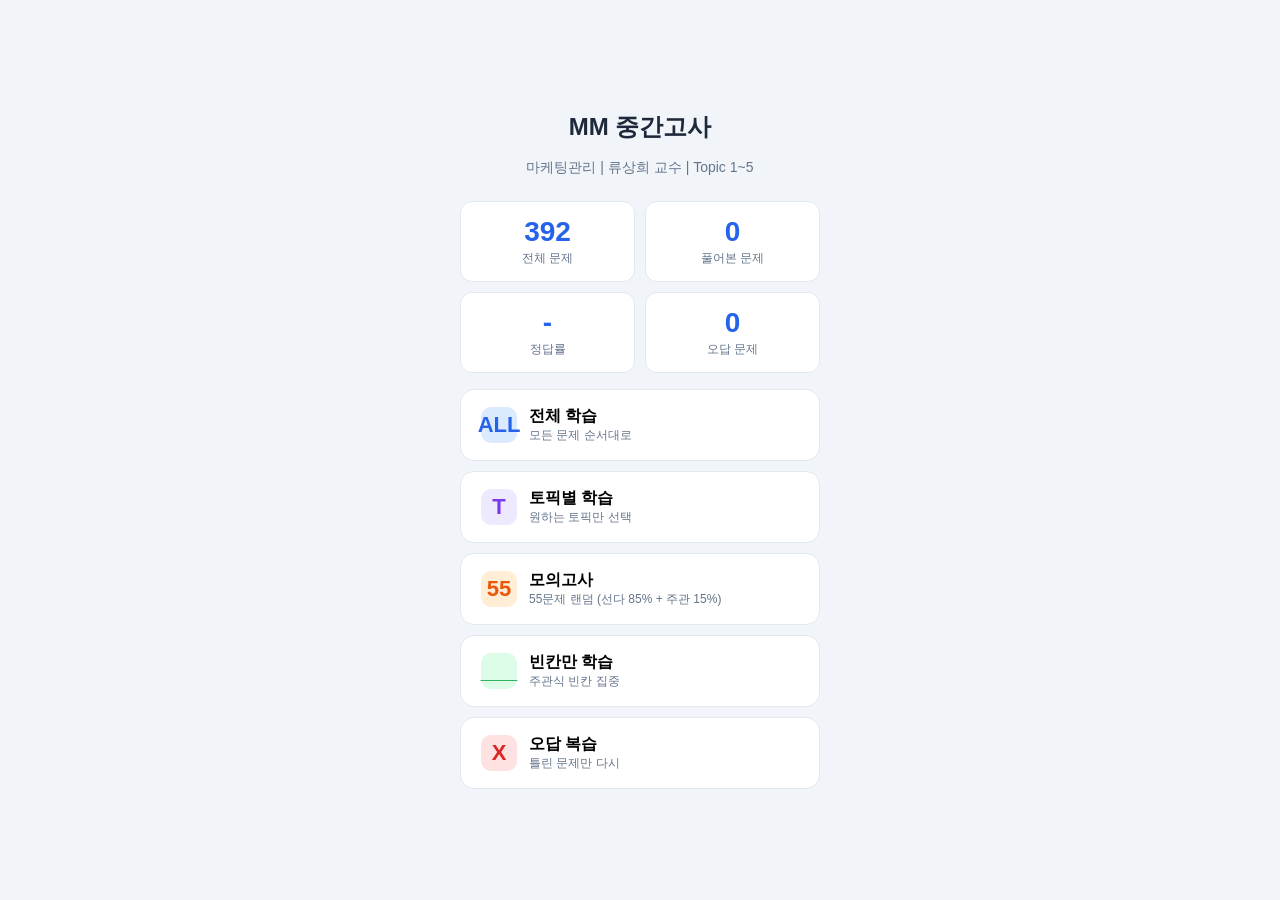
==== commit 5b5de1e5: "feat: 출제예상도 별점 분류 및 저빈출 문제 제거 - 447→392문제 (별 1-2점 55문제 삭제, blank 전수 유지) - 각 문제에 stars(3-5) 표시 - 빈칸 입" ====
--- a/mm-study.html
+++ b/mm-study.html
@@ -214,21 +214,6 @@
 "topic": 1,
 "section": "1.1",
 "type": "mc",
-"q": "마케팅 활동에 종사하는 인력은 전체 노동인구의 약 몇 퍼센트인가?",
-"options": [
-"①10%~15%",
-"②15%~20%",
-"③25%~30%",
-"④35%~40%"
-],
-"answer": 2,
-"explain": "강의노트에 따르면, 25%~30%는 어떤 의미에서든지 마케팅 활동에 종사한다고 설명하고 있다."
-},
-{
-"id": 2,
-"topic": 1,
-"section": "1.1",
-"type": "mc",
 "q": "다음 중 마케팅 활동에 해당하지 않는 것은?",
 "options": [
 "①대인판매",
@@ -237,10 +222,11 @@
 "④마케팅조사"
 ],
 "answer": 2,
-"explain": "원자재 가공은 생산(production) 활동에 해당한다. 대인판매, 광고, 포장, 운송, 마케팅조사, 제품개발, 도매업/소매업 등이 마케팅 활동에 포함된다."
-},
-{
-"id": 3,
+"explain": "원자재 가공은 생산(production) 활동에 해당한다. 대인판매, 광고, 포장, 운송, 마케팅조사, 제품개발, 도매업/소매업 등이 마케팅 활동에 포함된다.",
+"stars": 3
+},
+{
+"id": 2,
 "topic": 1,
 "section": "1.1",
 "type": "mc",
@@ -252,10 +238,11 @@
 "④마케팅은 재화 생산과 서비스 수행을 직접 담당한다"
 ],
 "answer": 1,
-"explain": "마케팅은 소비자 만족도를 파악하여 알맞는 제품을 생산할 수 있도록 하는 역할을 한다. 재화 생산과 서비스 수행은 Production의 역할이다."
-},
-{
-"id": 4,
+"explain": "마케팅은 소비자 만족도를 파악하여 알맞는 제품을 생산할 수 있도록 하는 역할을 한다. 재화 생산과 서비스 수행은 Production의 역할이다.",
+"stars": 3
+},
+{
+"id": 3,
 "topic": 1,
 "section": "1.1",
 "type": "mc",
@@ -267,10 +254,11 @@
 "④정보 격차"
 ],
 "answer": 2,
-"explain": "강의노트에 따르면 마케팅이 극복하는 분리는 수량의 불일치, 종류의 불일치, 공간 분리, 시간 차이, 정보 격차, 가치 차이, 소유권 차이이다. 기술 격차는 포함되지 않는다."
-},
-{
-"id": 5,
+"explain": "강의노트에 따르면 마케팅이 극복하는 분리는 수량의 불일치, 종류의 불일치, 공간 분리, 시간 차이, 정보 격차, 가치 차이, 소유권 차이이다. 기술 격차는 포함되지 않는다.",
+"stars": 4
+},
+{
+"id": 4,
 "topic": 1,
 "section": "1.1",
 "type": "mc",
@@ -282,10 +270,11 @@
 "④수량의 불일치, 종류의 불일치, 공간 분리, 시간 차이, 정보 격차, 가치 차이, 소유권 차이"
 ],
 "answer": 3,
-"explain": "강의노트에서 불일치(수량, 종류)와 분리(공간, 시간, 정보, 가치, 소유권) 모두를 마케팅이 극복한다고 설명하고 있다. 7가지 모두 포함하는 ④가 정답이다."
-},
-{
-"id": 6,
+"explain": "강의노트에서 불일치(수량, 종류)와 분리(공간, 시간, 정보, 가치, 소유권) 모두를 마케팅이 극복한다고 설명하고 있다. 7가지 모두 포함하는 ④가 정답이다.",
+"stars": 4
+},
+{
+"id": 5,
 "topic": 1,
 "section": "1.1",
 "type": "blank",
@@ -295,10 +284,11 @@
 "불일치",
 "discrepancy"
 ],
-"explain": "마케팅의 보편적, 총괄적 기능은 수량 및 종류의 불일치(discrepancy)를 극복하는 것이다."
-},
-{
-"id": 7,
+"explain": "마케팅의 보편적, 총괄적 기능은 수량 및 종류의 불일치(discrepancy)를 극복하는 것이다.",
+"stars": 5
+},
+{
+"id": 6,
 "topic": 1,
 "section": "1.1",
 "type": "mc",
@@ -310,10 +300,11 @@
 "④인적자원 관리, 회계 감사"
 ],
 "answer": 3,
-"explain": "마케팅의 8가지 총괄적 기능은 구입, 판매, 운송, 보관, 상품 표준화 및 품질, 자금조달, 위험 부담, 시장 정보이다. 인적자원 관리와 회계 감사는 마케팅의 총괄적 기능이 아니다."
-},
-{
-"id": 8,
+"explain": "마케팅의 8가지 총괄적 기능은 구입, 판매, 운송, 보관, 상품 표준화 및 품질, 자금조달, 위험 부담, 시장 정보이다. 인적자원 관리와 회계 감사는 마케팅의 총괄적 기능이 아니다.",
+"stars": 4
+},
+{
+"id": 7,
 "topic": 1,
 "section": "1.1",
 "type": "mc",
@@ -325,10 +316,11 @@
 "④소비자 개인의 구매 행동을 분석하는 것이다"
 ],
 "answer": 1,
-"explain": "거시마케팅은 다양한 자원과 다양한 소비자 니즈를 연결하는 가교 역할을 하며, 사회적 유통 현상을 의미한다. 이질적인(heterogeneous) 공급과 수요를 효과적으로 매칭하는 사회적 과정이다."
-},
-{
-"id": 9,
+"explain": "거시마케팅은 다양한 자원과 다양한 소비자 니즈를 연결하는 가교 역할을 하며, 사회적 유통 현상을 의미한다. 이질적인(heterogeneous) 공급과 수요를 효과적으로 매칭하는 사회적 과정이다.",
+"stars": 5
+},
+{
+"id": 8,
 "topic": 1,
 "section": "1.1",
 "type": "mc",
@@ -340,10 +332,11 @@
 "④개별 기업의 이윤 극대화"
 ],
 "answer": 3,
-"explain": "거시마케팅은 'a social process that directs an economy's flow of goods and services from producers to consumers in a way that effectively matches heterogeneous supply and demand and accomplishes the objectives of society'로 정의된다. 개별 기업의 이윤 극대화는 미시마케팅의 영역이다."
-},
-{
-"id": 10,
+"explain": "거시마케팅은 'a social process that directs an economy's flow of goods and services from producers to consumers in a way that effectively matches heterogeneous supply and demand and accomplishes the objectives of society'로 정의된다. 개별 기업의 이윤 극대화는 미시마케팅의 영역이다.",
+"stars": 4
+},
+{
+"id": 9,
 "topic": 1,
 "section": "1.1",
 "type": "mc",
@@ -355,10 +348,11 @@
 "④마케팅 기능을 수행하지 않는다"
 ],
 "answer": 1,
-"explain": "강의노트에 따르면 중간상인(intermediaries)은 trade > production, 즉 거래 기능이 생산 기능보다 크다. collaborators는 구매와 판매를 제외한 다른 교환에 도움을 준다."
-},
-{
-"id": 11,
+"explain": "강의노트에 따르면 중간상인(intermediaries)은 trade > production, 즉 거래 기능이 생산 기능보다 크다. collaborators는 구매와 판매를 제외한 다른 교환에 도움을 준다.",
+"stars": 3
+},
+{
+"id": 10,
 "topic": 1,
 "section": "1.1",
 "type": "blank",
@@ -371,10 +365,11 @@
 "경제 시스템",
 "economic system"
 ],
-"explain": "명령경제(command-oriented, planned) vs. 시장경제(market-directed)로 나뉘며, 무엇을 얼마나 생산할 것인가, 누가 언제 누구에게 왜 배분할 것인가를 결정하는 양식이다."
-},
-{
-"id": 12,
+"explain": "명령경제(command-oriented, planned) vs. 시장경제(market-directed)로 나뉘며, 무엇을 얼마나 생산할 것인가, 누가 언제 누구에게 왜 배분할 것인가를 결정하는 양식이다.",
+"stars": 5
+},
+{
+"id": 11,
 "topic": 1,
 "section": "1.1",
 "type": "mc",
@@ -386,10 +381,11 @@
 "④두 체제 간에 차이가 없다"
 ],
 "answer": 2,
-"explain": "명령경제(command-oriented, planned)에서는 정부가, 시장경제(market-directed)에서는 시장 참여자가 무엇을 얼마나 생산하고 누구에게 배분할지를 결정한다."
-},
-{
-"id": 13,
+"explain": "명령경제(command-oriented, planned)에서는 정부가, 시장경제(market-directed)에서는 시장 참여자가 무엇을 얼마나 생산하고 누구에게 배분할지를 결정한다.",
+"stars": 4
+},
+{
+"id": 12,
 "topic": 1,
 "section": "1.1",
 "type": "mc",
@@ -401,10 +397,11 @@
 "④소비자에게 최종 판매를 한다"
 ],
 "answer": 2,
-"explain": "강의노트에 따르면 collaborators는 구매와 판매를 제외한 다른 교환에 도움을 주는 역할을 한다. 중간상인(intermediaries)과 구별된다."
-},
-{
-"id": 14,
+"explain": "강의노트에 따르면 collaborators는 구매와 판매를 제외한 다른 교환에 도움을 주는 역할을 한다. 중간상인(intermediaries)과 구별된다.",
+"stars": 3
+},
+{
+"id": 13,
 "topic": 1,
 "section": "1.1",
 "type": "mc",
@@ -416,10 +413,11 @@
 "④사회 전체(society at large)"
 ],
 "answer": 2,
-"explain": "AMA(2017) 정의: 'Marketing is the activity, set of institutions, and processes for creating, communicating, delivering, and exchanging offerings that have value for customers, clients, partners, and society at large.' 경쟁사는 포함되지 않는다."
-},
-{
-"id": 15,
+"explain": "AMA(2017) 정의: 'Marketing is the activity, set of institutions, and processes for creating, communicating, delivering, and exchanging offerings that have value for customers, clients, partners, and society at large.' 경쟁사는 포함되지 않는다.",
+"stars": 5
+},
+{
+"id": 14,
 "topic": 1,
 "section": "1.1",
 "type": "mc",
@@ -431,10 +429,11 @@
 "④조사, 분석, 전략, 실행"
 ],
 "answer": 1,
-"explain": "AMA 정의에 따르면 마케팅은 가치 있는 제공물(offerings)을 창조(creating), 커뮤니케이션(communicating), 전달(delivering), 교환(exchanging)하는 활동, 제도, 과정이다."
-},
-{
-"id": 16,
+"explain": "AMA 정의에 따르면 마케팅은 가치 있는 제공물(offerings)을 창조(creating), 커뮤니케이션(communicating), 전달(delivering), 교환(exchanging)하는 활동, 제도, 과정이다.",
+"stars": 5
+},
+{
+"id": 15,
 "topic": 1,
 "section": "1.1",
 "type": "mc",
@@ -446,10 +445,11 @@
 "④거시마케팅은 기업 활동을 의미한다"
 ],
 "answer": 1,
-"explain": "강의노트에 따르면 '거시(생산과 소비의 사회적 유통) < 미시(기업활동)'이 아니라, 거시 관점이 더 큰 범위이고 미시(기업활동)가 그 안에 포함된다. 미시마케팅이 거시마케팅에 포함되는 관계이다."
-},
-{
-"id": 17,
+"explain": "강의노트에 따르면 '거시(생산과 소비의 사회적 유통) < 미시(기업활동)'이 아니라, 거시 관점이 더 큰 범위이고 미시(기업활동)가 그 안에 포함된다. 미시마케팅이 거시마케팅에 포함되는 관계이다.",
+"stars": 3
+},
+{
+"id": 16,
 "topic": 1,
 "section": "1.1",
 "type": "mc",
@@ -461,10 +461,11 @@
 "④기술 혁신"
 ],
 "answer": 1,
-"explain": "강의노트에서 '마케팅의 핵심은 고객'이라고 명시하고 있다. 고객은 모든 마케팅 과정에서의 중심점이다."
-},
-{
-"id": 18,
+"explain": "강의노트에서 '마케팅의 핵심은 고객'이라고 명시하고 있다. 고객은 모든 마케팅 과정에서의 중심점이다.",
+"stars": 5
+},
+{
+"id": 17,
 "topic": 1,
 "section": "1.1",
 "type": "mc",
@@ -476,10 +477,11 @@
 "④기업의 생산 공정을 직접 관리하는 사람들"
 ],
 "answer": 3,
-"explain": "고객은 기업이 개발하여 가격을 책정하고, 유통하고, 판매하는 제품을 구매하는 사람들로, 제품을 구매하는 과정에서 이익/보상 vs. 비용(가치 창출 기대)을 고려한다. 생산 공정 관리는 고객의 역할이 아니다."
-},
-{
-"id": 19,
+"explain": "고객은 기업이 개발하여 가격을 책정하고, 유통하고, 판매하는 제품을 구매하는 사람들로, 제품을 구매하는 과정에서 이익/보상 vs. 비용(가치 창출 기대)을 고려한다. 생산 공정 관리는 고객의 역할이 아니다.",
+"stars": 3
+},
+{
+"id": 18,
 "topic": 1,
 "section": "1.1",
 "type": "blank",
@@ -494,10 +496,11 @@
 "타겟 마켓",
 "목표고객"
 ],
-"explain": "목표시장(target market)은 기업이 자사의 마케팅 활동을 전개하고자 하는 특정 고객 집단을 의미한다."
-},
-{
-"id": 20,
+"explain": "목표시장(target market)은 기업이 자사의 마케팅 활동을 전개하고자 하는 특정 고객 집단을 의미한다.",
+"stars": 5
+},
+{
+"id": 19,
 "topic": 1,
 "section": "1.2",
 "type": "mc",
@@ -509,10 +512,11 @@
 "④Price"
 ],
 "answer": 2,
-"explain": "마케팅믹스 4P는 Product(제품), Place(유통), Promotion(촉진), Price(가격)이다. People은 7P 확장 모델에 포함되지만 기본 4P에는 해당하지 않는다."
-},
-{
-"id": 21,
+"explain": "마케팅믹스 4P는 Product(제품), Place(유통), Promotion(촉진), Price(가격)이다. People은 7P 확장 모델에 포함되지만 기본 4P에는 해당하지 않는다.",
+"stars": 5
+},
+{
+"id": 20,
 "topic": 1,
 "section": "1.2",
 "type": "mc",
@@ -524,25 +528,11 @@
 "④마케팅믹스는 기업 내부 관리에만 적용된다"
 ],
 "answer": 1,
-"explain": "마케팅은 단순히 판매나 광고를 의미하는 것뿐만 아니라 제품을 개발하고 관리하여 고객의 욕구를 충족시키는 과정이라는 총체적인 관점에서 이해되어야 한다."
-},
-{
-"id": 22,
-"topic": 1,
-"section": "1.2",
-"type": "mc",
-"q": "마케팅 관리자가 취합하고 분석해야 하는 최신 정보에 해당하지 않는 것은?",
-"options": [
-"①기업의 목표고객",
-"②고객의 선호도",
-"③자사의 경쟁사",
-"④정부의 예산 편성"
-],
-"answer": 3,
-"explain": "마케팅 관리자는 기업의 목표고객, 고객의 선호도, 자사의 경쟁사에 대한 최신 정보를 취합하고 분석해야 한다. 정부의 예산 편성은 직접적 분석 대상으로 언급되지 않았다."
-},
-{
-"id": 23,
+"explain": "마케팅은 단순히 판매나 광고를 의미하는 것뿐만 아니라 제품을 개발하고 관리하여 고객의 욕구를 충족시키는 과정이라는 총체적인 관점에서 이해되어야 한다.",
+"stars": 4
+},
+{
+"id": 21,
 "topic": 1,
 "section": "1.2",
 "type": "mc",
@@ -554,10 +544,11 @@
 "④브랜드"
 ],
 "answer": 1,
-"explain": "서비스는 인간 및 기계 작동을 사용하여 고객에게 무형의 가치를 제공하는 것이다. 재화는 물리적 개체, 아이디어는 개념/철학/이미지/쟁점이다."
-},
-{
-"id": 24,
+"explain": "서비스는 인간 및 기계 작동을 사용하여 고객에게 무형의 가치를 제공하는 것이다. 재화는 물리적 개체, 아이디어는 개념/철학/이미지/쟁점이다.",
+"stars": 4
+},
+{
+"id": 22,
 "topic": 1,
 "section": "1.2",
 "type": "blank",
@@ -567,10 +558,11 @@
 "서비스",
 "service"
 ],
-"explain": "제품은 재화(물리적 개체), 서비스(무형의 가치), 아이디어(개념, 철학, 이미지, 쟁점)로 구성된다."
-},
-{
-"id": 25,
+"explain": "제품은 재화(물리적 개체), 서비스(무형의 가치), 아이디어(개념, 철학, 이미지, 쟁점)로 구성된다.",
+"stars": 5
+},
+{
+"id": 23,
 "topic": 1,
 "section": "1.2",
 "type": "mc",
@@ -582,10 +574,11 @@
 "④브랜드 이름과 패키징"
 ],
 "answer": 2,
-"explain": "아이디어는 개념, 철학, 이미지, 혹은 쟁점이나 사안을 의미한다. ①은 재화, ②는 서비스, ④는 제품 변수에 해당한다."
-},
-{
-"id": 26,
+"explain": "아이디어는 개념, 철학, 이미지, 혹은 쟁점이나 사안을 의미한다. ①은 재화, ②는 서비스, ④는 제품 변수에 해당한다.",
+"stars": 3
+},
+{
+"id": 24,
 "topic": 1,
 "section": "1.2",
 "type": "mc",
@@ -597,10 +590,11 @@
 "④가격 책정 및 할인 정책"
 ],
 "answer": 1,
-"explain": "제품 변수에는 brand name & packaging 개발이나 수정, 품질보증, 수리, 보수가 포함된다."
-},
-{
-"id": 27,
+"explain": "제품 변수에는 brand name & packaging 개발이나 수정, 품질보증, 수리, 보수가 포함된다.",
+"stars": 3
+},
+{
+"id": 25,
 "topic": 1,
 "section": "1.2",
 "type": "mc",
@@ -612,10 +606,11 @@
 "④중간상인(도매업자, 소매업자) 선택이 포함된다"
 ],
 "answer": 2,
-"explain": "유통에서는 재고, 운송, 저장 및 보관 관련 비용은 '절약'해야 한다고 강의노트에 명시되어 있다. 비용을 최대한 투자하는 것이 아니라 절약하는 것이 핵심이다."
-},
-{
-"id": 28,
+"explain": "유통에서는 재고, 운송, 저장 및 보관 관련 비용은 '절약'해야 한다고 강의노트에 명시되어 있다. 비용을 최대한 투자하는 것이 아니라 절약하는 것이 핵심이다.",
+"stars": 4
+},
+{
+"id": 26,
 "topic": 1,
 "section": "1.2",
 "type": "blank",
@@ -628,10 +623,11 @@
 "internet",
 "온라인"
 ],
-"explain": "인터넷(또는 전자상거래)의 출현이 전통적 방식의 유통에 큰 영향을 미쳤다."
-},
-{
-"id": 29,
+"explain": "인터넷(또는 전자상거래)의 출현이 전통적 방식의 유통에 큰 영향을 미쳤다.",
+"stars": 5
+},
+{
+"id": 27,
 "topic": 1,
 "section": "1.2",
 "type": "mc",
@@ -643,10 +639,11 @@
 "④제품의 물리적 배송 관리"
 ],
 "answer": 3,
-"explain": "촉진은 정보 제공, 설득, 관심 부여를 통해 자사와 제품을 알리는 활동이다. 물리적 배송 관리는 유통(Place)의 영역이다."
-},
-{
-"id": 30,
+"explain": "촉진은 정보 제공, 설득, 관심 부여를 통해 자사와 제품을 알리는 활동이다. 물리적 배송 관리는 유통(Place)의 영역이다.",
+"stars": 3
+},
+{
+"id": 28,
 "topic": 1,
 "section": "1.2",
 "type": "blank",
@@ -657,10 +654,11 @@
 "정보 제공",
 "informing"
 ],
-"explain": "촉진의 세 가지 핵심 기능은 정보제공(informing), 설득(persuading), 관심 부여이다."
-},
-{
-"id": 31,
+"explain": "촉진의 세 가지 핵심 기능은 정보제공(informing), 설득(persuading), 관심 부여이다.",
+"stars": 5
+},
+{
+"id": 29,
 "topic": 1,
 "section": "1.2",
 "type": "mc",
@@ -672,10 +670,11 @@
 "④가격은 오직 비용에 의해서만 결정된다"
 ],
 "answer": 1,
-"explain": "가격은 마케팅믹스에서 매우 중요한 영향력을 가지며, 이는 고객이 제품의 가치에 대해 민감하기 때문이다. 또한 가격은 종종 경쟁을 위한 도구로 사용된다."
-},
-{
-"id": 32,
+"explain": "가격은 마케팅믹스에서 매우 중요한 영향력을 가지며, 이는 고객이 제품의 가치에 대해 민감하기 때문이다. 또한 가격은 종종 경쟁을 위한 도구로 사용된다.",
+"stars": 4
+},
+{
+"id": 30,
 "topic": 1,
 "section": "1.3",
 "type": "mc",
@@ -687,10 +686,11 @@
 "④가치 = 혜택 / 비용"
 ],
 "answer": 1,
-"explain": "강의노트에 따르면 가치 = 혜택 - 비용이다. 고객이 가져가는 이득(혜택)에서 고객이 포기해야 하는 것(비용)을 뺀 것이 가치이다."
-},
-{
-"id": 33,
+"explain": "강의노트에 따르면 가치 = 혜택 - 비용이다. 고객이 가져가는 이득(혜택)에서 고객이 포기해야 하는 것(비용)을 뺀 것이 가치이다.",
+"stars": 5
+},
+{
+"id": 31,
 "topic": 1,
 "section": "1.3",
 "type": "mc",
@@ -702,10 +702,11 @@
 "④노력과 위험 부담"
 ],
 "answer": 2,
-"explain": "고객의 비용에는 돈, 시간, 노력, 위험 부담 등 고객이 제품을 얻기 위해 포기해야 하는 일련의 모든 것이 포함된다. 사회적 명성은 강의노트에서 고객 비용으로 언급되지 않았다."
-},
-{
-"id": 34,
+"explain": "고객의 비용에는 돈, 시간, 노력, 위험 부담 등 고객이 제품을 얻기 위해 포기해야 하는 일련의 모든 것이 포함된다. 사회적 명성은 강의노트에서 고객 비용으로 언급되지 않았다.",
+"stars": 3
+},
+{
+"id": 32,
 "topic": 1,
 "section": "1.3",
 "type": "blank",
@@ -715,10 +716,11 @@
 "주관적",
 "subjective"
 ],
-"explain": "가치는 비용과 이득 간의 주관적(subjective) 평가이다. 동일한 제품이라도 고객에 따라 느끼는 가치가 다를 수 있다."
-},
-{
-"id": 35,
+"explain": "가치는 비용과 이득 간의 주관적(subjective) 평가이다. 동일한 제품이라도 고객에 따라 느끼는 가치가 다를 수 있다.",
+"stars": 5
+},
+{
+"id": 33,
 "topic": 1,
 "section": "1.3",
 "type": "mc",
@@ -730,10 +732,11 @@
 "④낮은 비용, 낮은 혜택"
 ],
 "answer": 2,
-"explain": "강의노트의 가치 매트릭스에서 우월한 고객가치는 비용이 낮고(Low) 혜택이 높은(High) 경우에 발생한다. 반대로 열등한 고객가치는 비용이 높고 혜택이 낮은 경우이다."
-},
-{
-"id": 36,
+"explain": "강의노트의 가치 매트릭스에서 우월한 고객가치는 비용이 낮고(Low) 혜택이 높은(High) 경우에 발생한다. 반대로 열등한 고객가치는 비용이 높고 혜택이 낮은 경우이다.",
+"stars": 5
+},
+{
+"id": 34,
 "topic": 1,
 "section": "1.3",
 "type": "mc",
@@ -745,25 +748,11 @@
 "④시장의 불확실성을 증가시킨다"
 ],
 "answer": 1,
-"explain": "강의노트에 따르면 마케팅믹스(4P)는 제품이나 서비스에 대한 가치를 향상시키는 역할을 한다."
-},
-{
-"id": 37,
-"topic": 1,
-"section": "1.3",
-"type": "mc",
-"q": "마케팅이 고객가치를 창출하는 과정에서 고려해야 할 요소가 아닌 것은?",
-"options": [
-"①혜택과 비용 반영",
-"②경쟁 상황",
-"③관계 유지에 미치는 영향",
-"④주주 배당금"
-],
-"answer": 3,
-"explain": "강의노트에서 고객가치 창출 과정에는 혜택, 비용, 혜택과 비용 반영, 가치 계산, 경쟁, 관계 유지에의 영향, 고객의 관점 등이 포함된다. 주주 배당금은 직접적 고려 요소로 언급되지 않았다."
-},
-{
-"id": 38,
+"explain": "강의노트에 따르면 마케팅믹스(4P)는 제품이나 서비스에 대한 가치를 향상시키는 역할을 한다.",
+"stars": 4
+},
+{
+"id": 35,
 "topic": 1,
 "section": "1.3",
 "type": "blank",
@@ -773,10 +762,11 @@
 "교환",
 "exchange"
 ],
-"explain": "교환(exchange)은 기업이 제품, 서비스, 아이디어를 고객에게 제공하고 대신에 가치 있는 그 무엇을 얻는 거래 관계를 의미한다."
-},
-{
-"id": 39,
+"explain": "교환(exchange)은 기업이 제품, 서비스, 아이디어를 고객에게 제공하고 대신에 가치 있는 그 무엇을 얻는 거래 관계를 의미한다.",
+"stars": 5
+},
+{
+"id": 36,
 "topic": 1,
 "section": "1.3",
 "type": "mc",
@@ -788,10 +778,11 @@
 "④교환될 상대방 제품의 가치에 대한 확신이 필요하다"
 ],
 "answer": 2,
-"explain": "교환이 성립하려면 양쪽 이해 당사자들 모두에게 만족을 주어야 한다. 한쪽만 만족하는 것으로는 충분하지 않다."
-},
-{
-"id": 40,
+"explain": "교환이 성립하려면 양쪽 이해 당사자들 모두에게 만족을 주어야 한다. 한쪽만 만족하는 것으로는 충분하지 않다.",
+"stars": 4
+},
+{
+"id": 37,
 "topic": 1,
 "section": "1.3",
 "type": "blank",
@@ -803,10 +794,11 @@
 "stakeholders",
 "이해 관계자"
 ],
-"explain": "이해관계자(stakeholder)에는 고객, 종업원, 투자자와 주주, 공급자, 정부, 지역사회 등이 포함된다."
-},
-{
-"id": 41,
+"explain": "이해관계자(stakeholder)에는 고객, 종업원, 투자자와 주주, 공급자, 정부, 지역사회 등이 포함된다.",
+"stars": 5
+},
+{
+"id": 38,
 "topic": 1,
 "section": "1.3",
 "type": "mc",
@@ -818,10 +810,11 @@
 "④공급자, 정부, 지역사회"
 ],
 "answer": 2,
-"explain": "이해관계자에는 고객, 종업원, 투자자와 주주, 공급자, 정부, 지역사회 등이 포함된다. 경쟁사의 고객은 직접적인 이해관계자로 분류되지 않는다."
-},
-{
-"id": 42,
+"explain": "이해관계자에는 고객, 종업원, 투자자와 주주, 공급자, 정부, 지역사회 등이 포함된다. 경쟁사의 고객은 직접적인 이해관계자로 분류되지 않는다.",
+"stars": 3
+},
+{
+"id": 39,
 "topic": 1,
 "section": "1.3",
 "type": "mc",
@@ -833,10 +826,11 @@
 "④마케팅믹스 내부 변수"
 ],
 "answer": 3,
-"explain": "마케팅 환경은 경쟁적, 경제적, 정치적, 법률적, 기술적, 사회문화적 요소로 구성된다. 마케팅믹스 내부 변수는 환경 요소가 아니라 기업이 통제할 수 있는 변수이다."
-},
-{
-"id": 43,
+"explain": "마케팅 환경은 경쟁적, 경제적, 정치적, 법률적, 기술적, 사회문화적 요소로 구성된다. 마케팅믹스 내부 변수는 환경 요소가 아니라 기업이 통제할 수 있는 변수이다.",
+"stars": 3
+},
+{
+"id": 40,
 "topic": 1,
 "section": "1.3",
 "type": "mc",
@@ -848,10 +842,11 @@
 "④마케팅 관리자가 환경을 완전히 통제할 수 있다"
 ],
 "answer": 3,
-"explain": "마케팅 환경은 통제할 수 없는 외부 요인이다. 마케팅믹스 변수와 달리 통제할 순 없어도 계획 및 대비는 할 수 있다."
-},
-{
-"id": 44,
+"explain": "마케팅 환경은 통제할 수 없는 외부 요인이다. 마케팅믹스 변수와 달리 통제할 순 없어도 계획 및 대비는 할 수 있다.",
+"stars": 4
+},
+{
+"id": 41,
 "topic": 1,
 "section": "1.3",
 "type": "mc",
@@ -863,10 +858,11 @@
 "④통제가능성(controllability)"
 ],
 "answer": 1,
-"explain": "마케팅 환경은 미래에 대한 예측을 불투명하게 만드는 불확실성(uncertainty)을 가진다. 기업은 이를 통제할 순 없어도 계획 및 대비해야 한다."
-},
-{
-"id": 45,
+"explain": "마케팅 환경은 미래에 대한 예측을 불투명하게 만드는 불확실성(uncertainty)을 가진다. 기업은 이를 통제할 순 없어도 계획 및 대비해야 한다.",
+"stars": 3
+},
+{
+"id": 42,
 "topic": 1,
 "section": "1.3",
 "type": "mc",
@@ -878,10 +874,11 @@
 "④경쟁사 모방을 통한 시장 진입 전략"
 ],
 "answer": 1,
-"explain": "마케팅 개념은 '고객의 욕구 충족을 위한 가치 생성'에 초점을 맞추며, 고객의 욕구를 충족시키고 기업의 목표치를 달성하기 위한 총체적이고 조직화된 기업의 활동이다."
-},
-{
-"id": 46,
+"explain": "마케팅 개념은 '고객의 욕구 충족을 위한 가치 생성'에 초점을 맞추며, 고객의 욕구를 충족시키고 기업의 목표치를 달성하기 위한 총체적이고 조직화된 기업의 활동이다.",
+"stars": 5
+},
+{
+"id": 43,
 "topic": 1,
 "section": "1.3",
 "type": "mc",
@@ -893,10 +890,11 @@
 "④시장조사, 제품개발, 광고"
 ],
 "answer": 1,
-"explain": "마케팅 개념의 세 가지 핵심 구성요소는 기업의 목표실적(profit or another measure of long-term success), 기업의 총체적 활동(total company effort), 고객만족(customer satisfaction)이다."
-},
-{
-"id": 47,
+"explain": "마케팅 개념의 세 가지 핵심 구성요소는 기업의 목표실적(profit or another measure of long-term success), 기업의 총체적 활동(total company effort), 고객만족(customer satisfaction)이다.",
+"stars": 5
+},
+{
+"id": 44,
 "topic": 1,
 "section": "1.3",
 "type": "mc",
@@ -908,10 +906,11 @@
 "④외부 협력업체"
 ],
 "answer": 1,
-"explain": "마케팅 개념은 기업의 총체적인 활동을 지휘하는 관리 철학으로서, 생산, 재무, 회계, 인적자원 부서 등 기업 전체에 영향을 미친다."
-},
-{
-"id": 48,
+"explain": "마케팅 개념은 기업의 총체적인 활동을 지휘하는 관리 철학으로서, 생산, 재무, 회계, 인적자원 부서 등 기업 전체에 영향을 미친다.",
+"stars": 3
+},
+{
+"id": 45,
 "topic": 1,
 "section": "1.3",
 "type": "mc",
@@ -923,10 +922,11 @@
 "④21세기 - 디지털 마케팅"
 ],
 "answer": 1,
-"explain": "생산 관점은 19세기 후반 산업혁명 시기로, 운송수단(전기, 철도), 분업, 생산라인, 대량생산을 통해 기업의 생산성에 속도와 효율성을 부여했다."
-},
-{
-"id": 49,
+"explain": "생산 관점은 19세기 후반 산업혁명 시기로, 운송수단(전기, 철도), 분업, 생산라인, 대량생산을 통해 기업의 생산성에 속도와 효율성을 부여했다.",
+"stars": 4
+},
+{
+"id": 46,
 "topic": 1,
 "section": "1.3",
 "type": "blank",
@@ -937,10 +937,11 @@
 "production",
 "Production"
 ],
-"explain": "생산 관점(Production orientation)은 19세기 후반 산업혁명으로 인한 대량생산 시대의 마케팅 관점이다."
-},
-{
-"id": 50,
+"explain": "생산 관점(Production orientation)은 19세기 후반 산업혁명으로 인한 대량생산 시대의 마케팅 관점이다.",
+"stars": 5
+},
+{
+"id": 47,
 "topic": 1,
 "section": "1.3",
 "type": "mc",
@@ -952,10 +953,11 @@
 "④21세기 - 소셜 미디어 마케팅"
 ],
 "answer": 1,
-"explain": "판매 관점은 20세기 전반에 기업 간 경쟁이 더욱 치열해지면서, 인적판매, 광고, 유통을 통한 제품 판매를 강조하던 시기이다. 이 시기에는 marketing = sales라는 인식이 있었다."
-},
-{
-"id": 51,
+"explain": "판매 관점은 20세기 전반에 기업 간 경쟁이 더욱 치열해지면서, 인적판매, 광고, 유통을 통한 제품 판매를 강조하던 시기이다. 이 시기에는 marketing = sales라는 인식이 있었다.",
+"stars": 4
+},
+{
+"id": 48,
 "topic": 1,
 "section": "1.3",
 "type": "mc",
@@ -967,10 +969,11 @@
 "④생산 비용 절감만을 위해"
 ],
 "answer": 3,
-"explain": "시장지향은 현재와 미래의 고객 욕구 이해, 기업 내부 모든 부서 간의 정보 공유, 기업 전체 차원에서의 반응을 위해 필요하다. 단순한 생산 비용 절감은 생산 관점의 특징이다."
-},
-{
-"id": 52,
+"explain": "시장지향은 현재와 미래의 고객 욕구 이해, 기업 내부 모든 부서 간의 정보 공유, 기업 전체 차원에서의 반응을 위해 필요하다. 단순한 생산 비용 절감은 생산 관점의 특징이다.",
+"stars": 4
+},
+{
+"id": 49,
 "topic": 1,
 "section": "1.3",
 "type": "mc",
@@ -982,10 +985,11 @@
 "④생산 관점 → 마케팅 관점 → 판매 관점"
 ],
 "answer": 2,
-"explain": "마케팅 개념은 생산 관점(19세기 후반) → 판매 관점(20세기 전반) → 마케팅 관점(20세기 중반) 순으로 발전했다."
-},
-{
-"id": 53,
+"explain": "마케팅 개념은 생산 관점(19세기 후반) → 판매 관점(20세기 전반) → 마케팅 관점(20세기 중반) 순으로 발전했다.",
+"stars": 5
+},
+{
+"id": 50,
 "topic": 1,
 "section": "1.3",
 "type": "mc",
@@ -997,10 +1001,11 @@
 "④경쟁사 고객 데이터 수집"
 ],
 "answer": 3,
-"explain": "CRM의 목적에는 기존 고객 유지 및 충성도/만족도 유도, 신규 고객 유치, 일관적이고 긍정적 고객 경험, social media analytics, 내부/외부 데이터 취합 관리가 포함된다. 경쟁사 고객 데이터 수집은 CRM의 목적이 아니다."
-},
-{
-"id": 54,
+"explain": "CRM의 목적에는 기존 고객 유지 및 충성도/만족도 유도, 신규 고객 유치, 일관적이고 긍정적 고객 경험, social media analytics, 내부/외부 데이터 취합 관리가 포함된다. 경쟁사 고객 데이터 수집은 CRM의 목적이 아니다.",
+"stars": 3
+},
+{
+"id": 51,
 "topic": 1,
 "section": "1.3",
 "type": "mc",
@@ -1012,10 +1017,11 @@
 "④직원 급여 관리"
 ],
 "answer": 0,
-"explain": "CRM은 시장조사와 정보통신기술을 이용하여 고객 데이터베이스를 구축하고 이에 대한 분석을 통해 기업에서 필요로 하는 고객평생가치를 극대화한다."
-},
-{
-"id": 55,
+"explain": "CRM은 시장조사와 정보통신기술을 이용하여 고객 데이터베이스를 구축하고 이에 대한 분석을 통해 기업에서 필요로 하는 고객평생가치를 극대화한다.",
+"stars": 3
+},
+{
+"id": 52,
 "topic": 1,
 "section": "1.3",
 "type": "mc",
@@ -1027,10 +1033,11 @@
 "④평생 고객의 유지를 위한 마케팅 전략의 자원 배분에 영향을 준다"
 ],
 "answer": 2,
-"explain": "고객평생가치는 단기간의 일회성 거래가 아니라, 고객이 회사와 지속적인 거래 관계를 유지한다고 가정했을 때의 평생 이익 공헌도를 측정하는 것이다."
-},
-{
-"id": 56,
+"explain": "고객평생가치는 단기간의 일회성 거래가 아니라, 고객이 회사와 지속적인 거래 관계를 유지한다고 가정했을 때의 평생 이익 공헌도를 측정하는 것이다.",
+"stars": 4
+},
+{
+"id": 53,
 "topic": 1,
 "section": "1.3",
 "type": "mc",
@@ -1042,10 +1049,11 @@
 "④시장점유율 → 브랜드점유율"
 ],
 "answer": 1,
-"explain": "강의노트에서는 시장점유율에서 고객점유율로의 전환을 강조하고 있다. 이는 고객 한 명 한 명의 평생가치에 집중하는 관점의 변화를 의미한다."
-},
-{
-"id": 57,
+"explain": "강의노트에서는 시장점유율에서 고객점유율로의 전환을 강조하고 있다. 이는 고객 한 명 한 명의 평생가치에 집중하는 관점의 변화를 의미한다.",
+"stars": 4
+},
+{
+"id": 54,
 "topic": 1,
 "section": "1.3",
 "type": "blank",
@@ -1055,10 +1063,11 @@
 "브랜드",
 "brand"
 ],
-"explain": "기업이 고객의 욕구와 선호도를 파악함으로써 발생하는 브랜드 자산(brand equity)은 고객평생가치의 중요한 구성요소이다."
-},
-{
-"id": 58,
+"explain": "기업이 고객의 욕구와 선호도를 파악함으로써 발생하는 브랜드 자산(brand equity)은 고객평생가치의 중요한 구성요소이다.",
+"stars": 5
+},
+{
+"id": 55,
 "topic": 1,
 "section": "1.3",
 "type": "mc",
@@ -1070,25 +1079,11 @@
 "④경제적 가치 → 문화적 가치"
 ],
 "answer": 1,
-"explain": "강의노트에서는 '특정 기간 동안의 고객의 현재 가치 → 미래 잠재가치'로의 전환을 강조하고 있다."
-},
-{
-"id": 59,
-"topic": 1,
-"section": "1.3",
-"type": "mc",
-"q": "기업 제품에 대한 좋은 구전효과를 의미하는 용어는?",
-"options": [
-"①CRM",
-"②WOM(Word-of-Mouth)",
-"③CLV",
-"④ROI"
-],
-"answer": 1,
-"explain": "WOM(Word-of-Mouth)은 구전효과를 의미하며, 고객평생가치와 관련하여 기업 제품에 대한 좋은 구전효과가 중요하다고 강조하고 있다."
-},
-{
-"id": 60,
+"explain": "강의노트에서는 '특정 기간 동안의 고객의 현재 가치 → 미래 잠재가치'로의 전환을 강조하고 있다.",
+"stars": 3
+},
+{
+"id": 56,
 "topic": 1,
 "section": "1.4",
 "type": "mc",
@@ -1100,55 +1095,11 @@
 "④마케팅은 세계 경제의 원동력이다"
 ],
 "answer": 1,
-"explain": "마케팅은 영리 기업뿐만 아니라 비영리 단체(정부 & 비영리 단체의 사회 공익)에도 사용된다."
-},
-{
-"id": 61,
-"topic": 1,
-"section": "1.4",
-"type": "mc",
-"q": "세계 경제에서 마케팅이 원동력이 되는 요인으로 언급되지 않은 것은?",
-"options": [
-"①기술 발전",
-"②정치경제의 장벽(globalization)",
-"③군사력 확장",
-"④범세계적 통신망과 국제 여행"
-],
-"answer": 2,
-"explain": "세계 경제의 원동력으로 기술 발전, 정치경제의 장벽(globalization), 생활수준 향상, 범세계적 통신망, 국제 여행이 언급되었다. 군사력 확장은 포함되지 않았다."
-},
-{
-"id": 62,
-"topic": 1,
-"section": "1.4",
-"type": "mc",
-"q": "마케팅 지식이 소비자에게 제공하는 이점으로 올바른 것은?",
-"options": [
-"①소비자 이해도를 향상시킨다",
-"②제품 가격을 자동으로 낮춘다",
-"③기업의 생산성을 직접 높인다",
-"④경쟁사의 전략을 무력화한다"
-],
-"answer": 0,
-"explain": "마케팅 지식은 소비자 이해도를 향상시키며, 마케팅에 대한 연구를 통해 고객, 기업, 경제에 대한 이해를 높인다. 또한 고품질 정보(법률, 규정, 산업 지침)를 통해 불이익/부당대우를 감소시킨다."
-},
-{
-"id": 63,
-"topic": 1,
-"section": "1.4",
-"type": "mc",
-"q": "기술력을 통해 사람들을 연결하는 수단으로 언급된 것은?",
-"options": [
-"①TV, 라디오, 신문",
-"②이메일, 웹사이트, 앱",
-"③전단지, 카탈로그, DM",
-"④전화, 팩스, 우편"
-],
-"answer": 1,
-"explain": "강의노트에서는 이메일/웹사이트/앱을 기술력으로 사람들을 연결하는 수단으로 언급하며, 이를 통해 고객 이해 증진, 의사소통 활성화, 고객의 간접 경험(소비자 후기)이 가능하다고 설명한다."
-},
-{
-"id": 64,
+"explain": "마케팅은 영리 기업뿐만 아니라 비영리 단체(정부 & 비영리 단체의 사회 공익)에도 사용된다.",
+"stars": 3
+},
+{
+"id": 57,
 "topic": 1,
 "section": "1.4",
 "type": "mc",
@@ -1160,10 +1111,11 @@
 "④단기적 이윤 극대화만을 추구한다"
 ],
 "answer": 3,
-"explain": "사회책임적 마케팅은 단기적 이윤 극대화가 아닌, 고객 및 주주와의 장기적인 안목에서 공생하는 가치 창조의 관계를 추구하며, 자연환경 보존까지 포함하는 전략적 마케팅 활동이다."
-},
-{
-"id": 65,
+"explain": "사회책임적 마케팅은 단기적 이윤 극대화가 아닌, 고객 및 주주와의 장기적인 안목에서 공생하는 가치 창조의 관계를 추구하며, 자연환경 보존까지 포함하는 전략적 마케팅 활동이다.",
+"stars": 4
+},
+{
+"id": 58,
 "topic": 1,
 "section": "1.4",
 "type": "mc",
@@ -1175,40 +1127,11 @@
 "④기업의 매출 증대만을 목표로 한다"
 ],
 "answer": 2,
-"explain": "사회책임적 마케팅은 고객 및 주주와의 장기적인 안목에서 공생하는 가치 창조의 관계뿐만 아니라 우리가 살고 있는 자연환경을 잘 유지하고 보존하여 인간의 삶을 더욱 윤택하게 하는 전략적 마케팅 활동이다."
-},
-{
-"id": 66,
-"topic": 1,
-"section": "1.1",
-"type": "mc",
-"q": "마케팅이 혁신과 삶의 질, 생활방식에 영향을 미치는 방식은?",
-"options": [
-"①기존 제품의 가격을 인하한다",
-"②새로운 아이디어, 상품, 서비스를 개발한다",
-"③정부 규제를 완화한다",
-"④노동 시간을 단축한다"
-],
-"answer": 1,
-"explain": "마케팅은 새로운 아이디어, 상품, 서비스 개발을 통해 혁신과 삶의 질, 생활방식에 영향을 미친다."
-},
-{
-"id": 67,
-"topic": 1,
-"section": "1.1",
-"type": "mc",
-"q": "생산과 소비 사이의 '소유권 차이'를 극복하는 것은 마케팅의 어떤 역할에 해당하는가?",
-"options": [
-"①가격 책정 기능",
-"②생산과 소비의 불일치와 분리를 극복하는 기능",
-"③제품 디자인 기능",
-"④광고 기능"
-],
-"answer": 1,
-"explain": "마케팅은 수량의 불일치, 종류의 불일치, 공간 분리, 시간 차이, 정보 격차, 가치 차이, 소유권 차이 등 생산과 소비의 불일치와 분리를 극복하는 기능을 수행한다."
-},
-{
-"id": 68,
+"explain": "사회책임적 마케팅은 고객 및 주주와의 장기적인 안목에서 공생하는 가치 창조의 관계뿐만 아니라 우리가 살고 있는 자연환경을 잘 유지하고 보존하여 인간의 삶을 더욱 윤택하게 하는 전략적 마케팅 활동이다.",
+"stars": 3
+},
+{
+"id": 59,
 "topic": 1,
 "section": "1.3",
 "type": "mc",
@@ -1220,10 +1143,11 @@
 "④광고, 판촉, PR"
 ],
 "answer": 1,
-"explain": "마케팅 개념에서 기업은 고객에 대한 통찰력 있는 분석, 경쟁사의 능력 분석, 자사가 보유하고 있는 능력과 자원을 활용하여 고객 가치를 충족시켜야 한다."
-},
-{
-"id": 69,
+"explain": "마케팅 개념에서 기업은 고객에 대한 통찰력 있는 분석, 경쟁사의 능력 분석, 자사가 보유하고 있는 능력과 자원을 활용하여 고객 가치를 충족시켜야 한다.",
+"stars": 3
+},
+{
+"id": 60,
 "topic": 1,
 "section": "1.3",
 "type": "mc",
@@ -1235,40 +1159,11 @@
 "④공장 규모 확대"
 ],
 "answer": 1,
-"explain": "마케팅 개념은 고객 만족과 동시에 장기적인 이윤, 시장점유율, 자사가 생산하는 제품의 매출 등 기업의 목표실적을 달성하는 것을 추구한다."
-},
-{
-"id": 70,
-"topic": 1,
-"section": "1.3",
-"type": "mc",
-"q": "20세기 전반 판매 관점(Sales orientation) 시기에 기업에서 사업의 핵심은 무엇이었는가?",
-"options": [
-"①생산(production)",
-"②판매(sales)",
-"③연구개발(R&D)",
-"④고객 관계(CRM)"
-],
-"answer": 1,
-"explain": "20세기 전반 판매 관점 시기에는 기업에서 사업의 핵심이 판매였고, 판매는 기업의 이익을 나타내는 기준이었다. 이 시기에는 marketing = sales라는 인식이 여전히 존재했다."
-},
-{
-"id": 71,
-"topic": 1,
-"section": "1.3",
-"type": "mc",
-"q": "마케팅 관점(Marketing orientation)에서 '시장지향(market orientation)'의 핵심 요소가 아닌 것은?",
-"options": [
-"①현재와 미래의 고객의 욕구를 이해",
-"②고객 정보를 조직 전체에 공유",
-"③기업의 모든 조직이 하나의 목표를 추구",
-"④생산 비용 최소화를 최우선 목표로 설정"
-],
-"answer": 3,
-"explain": "시장지향은 현재와 미래의 고객 욕구 이해, 고객 정보의 조직 전체 공유, 기업 전체 차원의 반응을 핵심으로 한다. 생산 비용 최소화는 생산 관점의 특성이다."
-},
-{
-"id": 72,
+"explain": "마케팅 개념은 고객 만족과 동시에 장기적인 이윤, 시장점유율, 자사가 생산하는 제품의 매출 등 기업의 목표실적을 달성하는 것을 추구한다.",
+"stars": 4
+},
+{
+"id": 61,
 "topic": 1,
 "section": "1.3",
 "type": "blank",
@@ -1282,10 +1177,11 @@
 "Customer Lifetime Value",
 "CLV"
 ],
-"explain": "CRM의 궁극적 목적은 시장조사와 정보통신기술을 이용한 고객 데이터베이스 구축 및 분석을 통해 고객평생가치(Customer Lifetime Value)를 극대화하는 것이다."
-},
-{
-"id": 73,
+"explain": "CRM의 궁극적 목적은 시장조사와 정보통신기술을 이용한 고객 데이터베이스 구축 및 분석을 통해 고객평생가치(Customer Lifetime Value)를 극대화하는 것이다.",
+"stars": 5
+},
+{
+"id": 62,
 "topic": 1,
 "section": "1.2",
 "type": "mc",
@@ -1297,10 +1193,11 @@
 "④광고 효과 극대화"
 ],
 "answer": 1,
-"explain": "마케팅믹스의 궁극적 목적은 Product, Place, Price, Promotion의 고객의 욕구를 충족시키는 최적의 조합을 산출하는 것이다."
-},
-{
-"id": 74,
+"explain": "마케팅믹스의 궁극적 목적은 Product, Place, Price, Promotion의 고객의 욕구를 충족시키는 최적의 조합을 산출하는 것이다.",
+"stars": 4
+},
+{
+"id": 63,
 "topic": 1,
 "section": "1.1",
 "type": "mc",
@@ -1312,10 +1209,11 @@
 "④구입, 판매, 운송, 보관, 상품표준화 및 품질, 자금조달, 위험부담, 회계감사"
 ],
 "answer": 0,
-"explain": "마케팅의 8가지 총괄적 기능은 구입, 판매, 운송, 보관, 상품 표준화 및 품질, 자금조달, 위험 부담, 시장 정보이다."
-},
-{
-"id": 75,
+"explain": "마케팅의 8가지 총괄적 기능은 구입, 판매, 운송, 보관, 상품 표준화 및 품질, 자금조달, 위험 부담, 시장 정보이다.",
+"stars": 4
+},
+{
+"id": 64,
 "topic": 1,
 "section": "1.3",
 "type": "mc",
@@ -1327,70 +1225,11 @@
 "④정부의 보증이 있으면 된다"
 ],
 "answer": 1,
-"explain": "신뢰를 얻기 위해서는 양쪽 모두 교환되는 제품이 서로의 기대치를 충족해야 한다."
-},
-{
-"id": 76,
-"topic": 1,
-"section": "1.4",
-"type": "mc",
-"q": "기술력을 통해 사람들을 연결함으로써 가능해지는 것으로 언급되지 않은 것은?",
-"options": [
-"①고객 이해 증진",
-"②의사소통 활성화",
-"③고객의 간접 경험(소비자 후기)",
-"④제품의 자동 생산"
-],
-"answer": 3,
-"explain": "이메일/웹사이트/앱 등의 기술력을 통해 고객 이해 증진, 의사소통 활성화, 고객의 간접 경험(소비자 후기)이 가능해진다. 제품의 자동 생산은 언급되지 않았다."
-},
-{
-"id": 77,
-"topic": 1,
-"section": "1.1",
-"type": "mc",
-"q": "생산 관점 시기에 나타난 산업혁명의 특징으로 언급된 것이 아닌 것은?",
-"options": [
-"①운송수단(전기, 철도)",
-"②분업과 생산라인",
-"③대량생산",
-"④소셜 미디어 마케팅"
-],
-"answer": 3,
-"explain": "19세기 후반 산업혁명의 특징으로 운송수단(전기, 철도), 분업, 생산라인, 대량생산이 언급되었다. 소셜 미디어 마케팅은 현대의 특징이다."
-},
-{
-"id": 78,
-"topic": 1,
-"section": "1.3",
-"type": "mc",
-"q": "CRM에서 'touch points'란 무엇을 의미하는가?",
-"options": [
-"①제품의 물리적 접촉면",
-"②일관적이고 긍정적인 고객 경험 접점",
-"③기업 내부 직원 간의 접점",
-"④공급업체와의 계약 지점"
-],
-"answer": 1,
-"explain": "CRM에서 touch points는 일관적이고 긍정적인 고객 경험 접점을 의미한다. 기업은 이러한 접점에서의 경험을 관리하여 고객 만족도를 높인다."
-},
-{
-"id": 79,
-"topic": 1,
-"section": "1.3",
-"type": "mc",
-"q": "마케팅 관점 시기(20세기 중반)에 강조된 '시시각각 변화하는 목표고객의 욕구'에 대응하기 위한 전략은?",
-"options": [
-"①대량 생산 전략",
-"②판매 촉진 전략",
-"③신제품 개발 전략",
-"④가격 인하 전략"
-],
-"answer": 2,
-"explain": "마케팅 관점 시기에는 시시각각 변화하는 목표고객의 욕구에 맞춘 신제품 개발 전략이 강조되었다."
-},
-{
-"id": 80,
+"explain": "신뢰를 얻기 위해서는 양쪽 모두 교환되는 제품이 서로의 기대치를 충족해야 한다.",
+"stars": 3
+},
+{
+"id": 65,
 "topic": 1,
 "section": "1.4",
 "type": "mc",
@@ -1402,40 +1241,11 @@
 "④주가 상승"
 ],
 "answer": 1,
-"explain": "비영리 단체에서의 마케팅은 정부 & 비영리 단체의 사회 공익을 위해 사용된다."
-},
-{
-"id": 81,
-"topic": 1,
-"section": "1.3",
-"type": "mc",
-"q": "'열등한 고객가치'가 발생하는 경우는?",
-"options": [
-"①낮은 비용, 높은 혜택",
-"②높은 비용, 낮은 혜택",
-"③낮은 비용, 낮은 혜택",
-"④높은 비용, 높은 혜택"
-],
-"answer": 1,
-"explain": "강의노트의 가치 매트릭스에서 열등한 고객가치는 비용이 높고(High) 혜택이 낮은(Low) 경우에 발생한다."
-},
-{
-"id": 82,
-"topic": 1,
-"section": "1.4",
-"type": "mc",
-"q": "고품질 정보(법률, 규정, 산업 지침)를 통해 기대되는 효과는?",
-"options": [
-"①기업의 매출 증가",
-"②소비자의 불이익/부당대우 감소",
-"③시장 규모 확대",
-"④경쟁사 감소"
-],
-"answer": 1,
-"explain": "마케팅에 대한 연구와 고품질 정보(법률, 규정, 산업 지침)를 통해 소비자의 불이익/부당대우를 감소시킬 수 있다."
-},
-{
-"id": 83,
+"explain": "비영리 단체에서의 마케팅은 정부 & 비영리 단체의 사회 공익을 위해 사용된다.",
+"stars": 3
+},
+{
+"id": 66,
 "topic": 1,
 "section": "1.3",
 "type": "mc",
@@ -1447,10 +1257,11 @@
 "④두 변수 모두 기업이 통제할 수 없다"
 ],
 "answer": 1,
-"explain": "마케팅 환경 변수는 통제할 순 없어도 계획 및 대비가 가능하다. 반면 마케팅믹스 변수(4P)는 기업이 통제할 수 있는 변수이다."
-},
-{
-"id": 84,
+"explain": "마케팅 환경 변수는 통제할 순 없어도 계획 및 대비가 가능하다. 반면 마케팅믹스 변수(4P)는 기업이 통제할 수 있는 변수이다.",
+"stars": 4
+},
+{
+"id": 67,
 "topic": 1,
 "section": "1.2",
 "type": "mc",
@@ -1462,25 +1273,11 @@
 "④운송 및 저장, 보관 관리만"
 ],
 "answer": 2,
-"explain": "Place(유통)에서는 중간상인(도매업자, 소매업자) 선택, 재고관리, 운송 및 저장, 보관 관리를 수립해야 한다."
-},
-{
-"id": 85,
-"topic": 1,
-"section": "1.3",
-"type": "mc",
-"q": "마케팅 개념에서 '제품 생산'과 대비되는 핵심 개념은?",
-"options": [
-"①판매 촉진",
-"②고객의 욕구 충족을 위한 가치 생성",
-"③비용 절감",
-"④경쟁사 모방"
-],
-"answer": 1,
-"explain": "마케팅 개념에서는 단순한 '제품 생산' 관점이 아닌 '고객의 욕구 충족을 위한 가치를 생성'하는 것이 핵심이다."
-},
-{
-"id": 86,
+"explain": "Place(유통)에서는 중간상인(도매업자, 소매업자) 선택, 재고관리, 운송 및 저장, 보관 관리를 수립해야 한다.",
+"stars": 3
+},
+{
+"id": 68,
 "topic": 2,
 "section": "2.1",
 "type": "mc",
@@ -1492,10 +1289,11 @@
 "④마케팅 믹스 4P만을 관리하는 것"
 ],
 "answer": 1,
-"explain": "전략적 마케팅 관리는 사업계획의 단계부터 실행, 성과에 대한 평가에 이르기까지 관련되는 모든 마케팅 활동을 통합적이며 체계적으로 운영하는 것이다."
-},
-{
-"id": 87,
+"explain": "전략적 마케팅 관리는 사업계획의 단계부터 실행, 성과에 대한 평가에 이르기까지 관련되는 모든 마케팅 활동을 통합적이며 체계적으로 운영하는 것이다.",
+"stars": 4
+},
+{
+"id": 69,
 "topic": 2,
 "section": "2.1",
 "type": "blank",
@@ -1505,10 +1303,11 @@
 "통합적, 체계적",
 "통합적이며 체계적"
 ],
-"explain": "강의노트의 빈칸으로, 전략적 마케팅 관리의 핵심 특성은 '통합적'이며 '체계적'으로 운영하는 것이다."
-},
-{
-"id": 88,
+"explain": "강의노트의 빈칸으로, 전략적 마케팅 관리의 핵심 특성은 '통합적'이며 '체계적'으로 운영하는 것이다.",
+"stars": 5
+},
+{
+"id": 70,
 "topic": 2,
 "section": "2.1",
 "type": "mc",
@@ -1520,10 +1319,11 @@
 "④사업계획부터 성과 평가까지 마케팅 활동을 체계적으로 운영한다"
 ],
 "answer": 2,
-"explain": "전략적 마케팅 관리는 장기적 관점에서 고객관계가 조직 목표와 부합하도록 하고, 자원을 최소화하면서 목표를 달성하는 것이다. 단기적 매출 극대화를 위해 자원을 무제한 투입하는 것은 해당하지 않는다."
-},
-{
-"id": 89,
+"explain": "전략적 마케팅 관리는 장기적 관점에서 고객관계가 조직 목표와 부합하도록 하고, 자원을 최소화하면서 목표를 달성하는 것이다. 단기적 매출 극대화를 위해 자원을 무제한 투입하는 것은 해당하지 않는다.",
+"stars": 3
+},
+{
+"id": 71,
 "topic": 2,
 "section": "2.1",
 "type": "mc",
@@ -1535,10 +1335,11 @@
 "④마케팅 믹스의 4P를 결정하는 것에 한정된다"
 ],
 "answer": 1,
-"explain": "전략적 계획은 조직의 미션과 목표를 수립하고, 기업의 전략을 세우고, 마케팅 목표와 전략을 수립하는 것이다."
-},
-{
-"id": 90,
+"explain": "전략적 계획은 조직의 미션과 목표를 수립하고, 기업의 전략을 세우고, 마케팅 목표와 전략을 수립하는 것이다.",
+"stars": 5
+},
+{
+"id": 72,
 "topic": 2,
 "section": "2.1",
 "type": "mc",
@@ -1550,10 +1351,11 @@
 "④기업의 생산 설비 규모"
 ],
 "answer": 1,
-"explain": "전략적 계획에는 시장지향적 관점에서 고객의 욕구 충족 여부가 기본적 요소로 포함된다."
-},
-{
-"id": 91,
+"explain": "전략적 계획에는 시장지향적 관점에서 고객의 욕구 충족 여부가 기본적 요소로 포함된다.",
+"stars": 3
+},
+{
+"id": 73,
 "topic": 2,
 "section": "2.1",
 "type": "mc",
@@ -1565,10 +1367,11 @@
 "④4P → 마케팅 전략 → 사업 전략 → 기업 전략 → 사명"
 ],
 "answer": 0,
-"explain": "전략적 계획 과정은 사명 → 기업 단계의 전략(최고경영층) → 사업 단계의 전략(개별사업) → 마케팅 전략 → 마케팅 믹스 요소(4P) 순서로 진행된다."
-},
-{
-"id": 92,
+"explain": "전략적 계획 과정은 사명 → 기업 단계의 전략(최고경영층) → 사업 단계의 전략(개별사업) → 마케팅 전략 → 마케팅 믹스 요소(4P) 순서로 진행된다.",
+"stars": 5
+},
+{
+"id": 74,
 "topic": 2,
 "section": "2.1",
 "type": "mc",
@@ -1580,10 +1383,11 @@
 "④경쟁사 분석"
 ],
 "answer": 1,
-"explain": "조직의 목표는 미션(사명)에서 시작한다. 장기적 안목에서 조직이 달성하고 추구하고 싶은 관점을 담고 있다."
-},
-{
-"id": 93,
+"explain": "조직의 목표는 미션(사명)에서 시작한다. 장기적 안목에서 조직이 달성하고 추구하고 싶은 관점을 담고 있다.",
+"stars": 4
+},
+{
+"id": 75,
 "topic": 2,
 "section": "2.1",
 "type": "mc",
@@ -1595,10 +1399,11 @@
 "④조직의 재무 목표를 설정하는 것"
 ],
 "answer": 1,
-"explain": "mission statement는 현재 조직의 임무 목적(purpose for being)을 명시하는 것이다."
-},
-{
-"id": 94,
+"explain": "mission statement는 현재 조직의 임무 목적(purpose for being)을 명시하는 것이다.",
+"stars": 5
+},
+{
+"id": 76,
 "topic": 2,
 "section": "2.1",
 "type": "mc",
@@ -1610,10 +1415,11 @@
 "④조직의 윤리적 기준"
 ],
 "answer": 2,
-"explain": "vision statement는 조직의 미래를 제시하며, positioning의 시작점이 된다."
-},
-{
-"id": 95,
+"explain": "vision statement는 조직의 미래를 제시하며, positioning의 시작점이 된다.",
+"stars": 5
+},
+{
+"id": 77,
 "topic": 2,
 "section": "2.1",
 "type": "mc",
@@ -1625,10 +1431,11 @@
 "④조직의 마케팅 전략"
 ],
 "answer": 2,
-"explain": "value statement는 조직의 근간을 이루는 가치 체계(윤리적 정책)를 의미한다."
-},
-{
-"id": 96,
+"explain": "value statement는 조직의 근간을 이루는 가치 체계(윤리적 정책)를 의미한다.",
+"stars": 4
+},
+{
+"id": 78,
 "topic": 2,
 "section": "2.1",
 "type": "mc",
@@ -1640,10 +1447,11 @@
 "④mission - 재무 목표, vision - 시장 점유율, value - 매출 목표"
 ],
 "answer": 1,
-"explain": "mission statement는 현재 조직의 임무 목적, vision statement는 조직의 미래(positioning의 시작), value statement는 조직의 근간을 이루는 가치 체계(윤리적 정책)이다."
-},
-{
-"id": 97,
+"explain": "mission statement는 현재 조직의 임무 목적, vision statement는 조직의 미래(positioning의 시작), value statement는 조직의 근간을 이루는 가치 체계(윤리적 정책)이다.",
+"stars": 5
+},
+{
+"id": 79,
 "topic": 2,
 "section": "2.1",
 "type": "mc",
@@ -1655,10 +1463,11 @@
 "④특정 제품이나 서비스에만 집중하는 개념이다"
 ],
 "answer": 3,
-"explain": "기업 아이덴티티(CI)는 조직 전체의 정체성을 의미하며, 특정 제품이나 서비스에 집중하는 것은 brand image의 영역이다."
-},
-{
-"id": 98,
+"explain": "기업 아이덴티티(CI)는 조직 전체의 정체성을 의미하며, 특정 제품이나 서비스에 집중하는 것은 brand image의 영역이다.",
+"stars": 3
+},
+{
+"id": 80,
 "topic": 2,
 "section": "2.1",
 "type": "blank",
@@ -1670,10 +1479,11 @@
 "일관성 있는",
 "통일된"
 ],
-"explain": "강의노트의 빈칸으로, CI는 이해관계자들에게 '일관적'인 메시지를 전달하는 것이 핵심이다."
-},
-{
-"id": 99,
+"explain": "강의노트의 빈칸으로, CI는 이해관계자들에게 '일관적'인 메시지를 전달하는 것이 핵심이다.",
+"stars": 5
+},
+{
+"id": 81,
 "topic": 2,
 "section": "2.1",
 "type": "mc",
@@ -1685,10 +1495,11 @@
 "④둘은 동일한 개념이다"
 ],
 "answer": 1,
-"explain": "CI는 조직 전체의 정체성을 정의하는 것이고, brand image는 특정 제품이나 서비스에 집중하는 개념이다."
-},
-{
-"id": 100,
+"explain": "CI는 조직 전체의 정체성을 정의하는 것이고, brand image는 특정 제품이나 서비스에 집중하는 개념이다.",
+"stars": 4
+},
+{
+"id": 82,
 "topic": 2,
 "section": "2.1",
 "type": "mc",
@@ -1700,10 +1511,11 @@
 "④경쟁사의 CI를 모방하면 된다"
 ],
 "answer": 1,
-"explain": "성공적인 CIM은 다학문적 접근을 통해 조직의 역사, 전략 및 기업문화와 연결되어야 한다."
-},
-{
-"id": 101,
+"explain": "성공적인 CIM은 다학문적 접근을 통해 조직의 역사, 전략 및 기업문화와 연결되어야 한다.",
+"stars": 3
+},
+{
+"id": 83,
 "topic": 2,
 "section": "2.1",
 "type": "blank",
@@ -1713,10 +1525,11 @@
 "기업전략",
 "기업 전략"
 ],
-"explain": "강의노트의 빈칸으로, corporate strategy(기업전략)는 마케팅, 생산, 재무, R&D, 인적자원 등에 자원을 적절히 분배하여 목표를 달성하는 것이다."
-},
-{
-"id": 102,
+"explain": "강의노트의 빈칸으로, corporate strategy(기업전략)는 마케팅, 생산, 재무, R&D, 인적자원 등에 자원을 적절히 분배하여 목표를 달성하는 것이다.",
+"stars": 5
+},
+{
+"id": 84,
 "topic": 2,
 "section": "2.1",
 "type": "mc",
@@ -1728,10 +1541,11 @@
 "④개별 소비자의 구매 행동 분석"
 ],
 "answer": 3,
-"explain": "기업전략은 자원 배치, 경쟁우위, 각각의 기능적 분야의 조직화가 핵심이다. 개별 소비자의 구매 행동 분석은 마케팅 전략 수준의 활동이다."
-},
-{
-"id": 103,
+"explain": "기업전략은 자원 배치, 경쟁우위, 각각의 기능적 분야의 조직화가 핵심이다. 개별 소비자의 구매 행동 분석은 마케팅 전략 수준의 활동이다.",
+"stars": 4
+},
+{
+"id": 85,
 "topic": 2,
 "section": "2.1",
 "type": "mc",
@@ -1743,10 +1557,11 @@
 "④단기 수익 극대화를 위해"
 ],
 "answer": 1,
-"explain": "기업전략에서 자원은 외부 환경적 기회를 활용하고 위험 요소를 최소화하는 데 사용한다."
-},
-{
-"id": 104,
+"explain": "기업전략에서 자원은 외부 환경적 기회를 활용하고 위험 요소를 최소화하는 데 사용한다.",
+"stars": 4
+},
+{
+"id": 86,
 "topic": 2,
 "section": "2.1",
 "type": "mc",
@@ -1758,10 +1573,11 @@
 "④하나의 기업 내부에서 독립적인 전략을 수립하고 실행할 수 있도록 구분된 사업 단위이다"
 ],
 "answer": 2,
-"explain": "SBU의 이윤, 투자, 전략적 계획은 모회사와는 별개의 구도로 진행될 수 있다."
-},
-{
-"id": 105,
+"explain": "SBU의 이윤, 투자, 전략적 계획은 모회사와는 별개의 구도로 진행될 수 있다.",
+"stars": 4
+},
+{
+"id": 87,
 "topic": 2,
 "section": "2.1",
 "type": "mc",
@@ -1773,10 +1589,11 @@
 "④경쟁사와 무관하게 운영된다"
 ],
 "answer": 1,
-"explain": "SBU는 자체적인 제품·시장 범위, 경쟁자, 목표(성과), 전략을 가진 독립적 사업 단위이다."
-},
-{
-"id": 106,
+"explain": "SBU는 자체적인 제품·시장 범위, 경쟁자, 목표(성과), 전략을 가진 독립적 사업 단위이다.",
+"stars": 3
+},
+{
+"id": 88,
 "topic": 2,
 "section": "2.1",
 "type": "mc",
@@ -1788,10 +1605,11 @@
 "④특정 산업군에 속한 기업의 집합"
 ],
 "answer": 1,
-"explain": "시장(market)은 개인이나 조직이 제품에 대한 필요성을 느끼고, 이러한 제품에 대해 구매할 수 있는 능력, 의지, 권한을 가지고 있는 상태를 의미한다."
-},
-{
-"id": 107,
+"explain": "시장(market)은 개인이나 조직이 제품에 대한 필요성을 느끼고, 이러한 제품에 대해 구매할 수 있는 능력, 의지, 권한을 가지고 있는 상태를 의미한다.",
+"stars": 5
+},
+{
+"id": 89,
 "topic": 2,
 "section": "2.1",
 "type": "mc",
@@ -1803,10 +1621,11 @@
 "④(시장 규모t + 시장 규모t-1) / 2 × 100"
 ],
 "answer": 1,
-"explain": "시장성장률 = (market size t − market size t−1) / market size t−1 × 100이다."
-},
-{
-"id": 108,
+"explain": "시장성장률 = (market size t − market size t−1) / market size t−1 × 100이다.",
+"stars": 4
+},
+{
+"id": 90,
 "topic": 2,
 "section": "2.1",
 "type": "blank",
@@ -1816,10 +1635,11 @@
 "시장점유율",
 "시장 점유율"
 ],
-"explain": "강의노트의 빈칸으로, market share(시장점유율)는 특정 기업이 해당 시장에서 차지하는 비율이며, business sales / market sales × 100으로 계산한다."
-},
-{
-"id": 109,
+"explain": "강의노트의 빈칸으로, market share(시장점유율)는 특정 기업이 해당 시장에서 차지하는 비율이며, business sales / market sales × 100으로 계산한다.",
+"stars": 5
+},
+{
+"id": 91,
 "topic": 2,
 "section": "2.1",
 "type": "mc",
@@ -1831,10 +1651,11 @@
 "④시장 점유율이 자동으로 높아진다"
 ],
 "answer": 1,
-"explain": "성장률이 높은 시장에서는 신규 진입이 유리하며, 기존 기업들은 공격적인 투자와 확장을 고려한다."
-},
-{
-"id": 110,
+"explain": "성장률이 높은 시장에서는 신규 진입이 유리하며, 기존 기업들은 공격적인 투자와 확장을 고려한다.",
+"stars": 3
+},
+{
+"id": 92,
 "topic": 2,
 "section": "2.1",
 "type": "mc",
@@ -1846,10 +1667,11 @@
 "④신규 시장에 쉽게 진입할 수 있다"
 ],
 "answer": 2,
-"explain": "높은 점유율을 가진 기업은 대량 생산을 통해 단가를 낮추고, 원가 우위를 확보할 수 있다."
-},
-{
-"id": 111,
+"explain": "높은 점유율을 가진 기업은 대량 생산을 통해 단가를 낮추고, 원가 우위를 확보할 수 있다.",
+"stars": 3
+},
+{
+"id": 93,
 "topic": 2,
 "section": "2.1",
 "type": "mc",
@@ -1861,10 +1683,11 @@
 "④SBU가 주요 분석 대상이며 포트폴리오 관리에 활용된다"
 ],
 "answer": 2,
-"explain": "BCG 매트릭스는 개별 제품의 가격 결정 도구가 아니라, 기업 수준에서 각 SBU의 시장 성장률과 상대적 시장 점유율을 기준으로 사업단위의 성공 여부를 평가하고 포트폴리오 관리(존속, 처분, 유망)에 활용하는 진단 도구이다."
-},
-{
-"id": 112,
+"explain": "BCG 매트릭스는 개별 제품의 가격 결정 도구가 아니라, 기업 수준에서 각 SBU의 시장 성장률과 상대적 시장 점유율을 기준으로 사업단위의 성공 여부를 평가하고 포트폴리오 관리(존속, 처분, 유망)에 활용하는 진단 도구이다.",
+"stars": 4
+},
+{
+"id": 94,
 "topic": 2,
 "section": "2.1",
 "type": "mc",
@@ -1876,10 +1699,11 @@
 "④시장성장률 낮음 + 시장점유율 낮음: 수익성이 낮아 철수 고려"
 ],
 "answer": 0,
-"explain": "Stars는 시장성장률이 높고 시장점유율도 높은 사업단위로, 시장 리더이며 적극적인 투자가 필요하다."
-},
-{
-"id": 113,
+"explain": "Stars는 시장성장률이 높고 시장점유율도 높은 사업단위로, 시장 리더이며 적극적인 투자가 필요하다.",
+"stars": 5
+},
+{
+"id": 95,
 "topic": 2,
 "section": "2.1",
 "type": "mc",
@@ -1891,10 +1715,11 @@
 "④시장성장률 낮음 + 시장점유율 낮음"
 ],
 "answer": 2,
-"explain": "Cash Cows는 시장성장률은 낮지만 시장점유율이 높은 사업단위로, 안정적인 수익을 창출하며 비용 절감 및 유지 전략을 취한다."
-},
-{
-"id": 114,
+"explain": "Cash Cows는 시장성장률은 낮지만 시장점유율이 높은 사업단위로, 안정적인 수익을 창출하며 비용 절감 및 유지 전략을 취한다.",
+"stars": 5
+},
+{
+"id": 96,
 "topic": 2,
 "section": "2.1",
 "type": "mc",
@@ -1906,10 +1731,11 @@
 "④시장성장률 낮음 + 시장점유율 낮음: 수익성이 낮아 철수 또는 구조조정 고려"
 ],
 "answer": 3,
-"explain": "Pets/Dogs는 시장성장률과 시장점유율 모두 낮은 사업단위로, 수익성이 낮아 철수 또는 구조조정을 고려한다."
-},
-{
-"id": 115,
+"explain": "Pets/Dogs는 시장성장률과 시장점유율 모두 낮은 사업단위로, 수익성이 낮아 철수 또는 구조조정을 고려한다.",
+"stars": 5
+},
+{
+"id": 97,
 "topic": 2,
 "section": "2.1",
 "type": "mc",
@@ -1921,10 +1747,11 @@
 "④시장성장률 낮음 + 시장점유율 낮음"
 ],
 "answer": 1,
-"explain": "Question Marks는 시장성장률은 높지만 시장점유율이 낮은 사업단위로, 성장 가능성이 있으나 경쟁이 치열하여 투자가 필요하다."
-},
-{
-"id": 116,
+"explain": "Question Marks는 시장성장률은 높지만 시장점유율이 낮은 사업단위로, 성장 가능성이 있으나 경쟁이 치열하여 투자가 필요하다.",
+"stars": 5
+},
+{
+"id": 98,
 "topic": 2,
 "section": "2.1",
 "type": "mc",
@@ -1936,10 +1763,11 @@
 "④항상 Diversification으로 연결된다"
 ],
 "answer": 1,
-"explain": "제품 가치는 시장 성장이 느려지기 전에 기업이 시장 점유를 할 수 있는지에 따라 결국 Cash Cow 또는 Pet이 된다."
-},
-{
-"id": 117,
+"explain": "제품 가치는 시장 성장이 느려지기 전에 기업이 시장 점유를 할 수 있는지에 따라 결국 Cash Cow 또는 Pet이 된다.",
+"stars": 4
+},
+{
+"id": 99,
 "topic": 2,
 "section": "2.1",
 "type": "mc",
@@ -1951,10 +1779,11 @@
 "④한계점이 없다"
 ],
 "answer": 2,
-"explain": "BCG 매트릭스는 마케팅 전략에 대한 처방전이 되지 못하고(X), 시장점유율이 지속적 성과의 직접적 예측지표(direct predictor of sustained performance)가 아닐 수 있으며(X), 급변하는 시장에 적응하는 능력이 부족하다."
-},
-{
-"id": 118,
+"explain": "BCG 매트릭스는 마케팅 전략에 대한 처방전이 되지 못하고(X), 시장점유율이 지속적 성과의 직접적 예측지표(direct predictor of sustained performance)가 아닐 수 있으며(X), 급변하는 시장에 적응하는 능력이 부족하다.",
+"stars": 4
+},
+{
+"id": 100,
 "topic": 2,
 "section": "2.1",
 "type": "mc",
@@ -1966,10 +1795,11 @@
 "④Pets는 모두 즉시 철수시킨다"
 ],
 "answer": 2,
-"explain": "장기적인 안목에서 제품군을 형성하려면 하나의 영역만이 아니라, 지금은 비용이 발생하더라도 전망이 밝은 제품과 많은 수익을 창출하는 제품을 포함한 다양한 영역의 제품군을 구성해야 한다."
-},
-{
-"id": 119,
+"explain": "장기적인 안목에서 제품군을 형성하려면 하나의 영역만이 아니라, 지금은 비용이 발생하더라도 전망이 밝은 제품과 많은 수익을 창출하는 제품을 포함한 다양한 영역의 제품군을 구성해야 한다.",
+"stars": 4
+},
+{
+"id": 101,
 "topic": 2,
 "section": "2.1",
 "type": "mc",
@@ -1981,10 +1811,11 @@
 "④기업이 자사의 제품을 판매하고 경쟁하는 산업군"
 ],
 "answer": 2,
-"explain": "외부 환경 분석에는 경제, 경쟁, 정치, 법적 규정, 사회문화, 기술력 등이 포함된다. 기업의 조직도 및 인사 정책은 내부 환경에 해당한다."
-},
-{
-"id": 120,
+"explain": "외부 환경 분석에는 경제, 경쟁, 정치, 법적 규정, 사회문화, 기술력 등이 포함된다. 기업의 조직도 및 인사 정책은 내부 환경에 해당한다.",
+"stars": 4
+},
+{
+"id": 102,
 "topic": 2,
 "section": "2.1",
 "type": "mc",
@@ -1996,10 +1827,11 @@
 "④다양한 시장에서의 응용이 가능하다"
 ],
 "answer": 2,
-"explain": "핵심역량의 조건에는 고객 가치 창출, 경쟁사 모방의 어려움, 다양한 시장에서의 응용 가능이 포함된다. 경쟁사가 쉽게 모방할 수 있는 것은 핵심역량이 아니다."
-},
-{
-"id": 121,
+"explain": "핵심역량의 조건에는 고객 가치 창출, 경쟁사 모방의 어려움, 다양한 시장에서의 응용 가능이 포함된다. 경쟁사가 쉽게 모방할 수 있는 것은 핵심역량이 아니다.",
+"stars": 5
+},
+{
+"id": 103,
 "topic": 2,
 "section": "2.1",
 "type": "mc",
@@ -2011,10 +1843,11 @@
 "④기업 내부의 조직 개편"
 ],
 "answer": 3,
-"explain": "시장기회는 소비자 니즈 변화, 기술 혁신, 법규 및 정책 변화, 경쟁 환경 변화 등 외부적 요인으로 발생한다. 기업 내부의 조직 개편은 내부 요인이다."
-},
-{
-"id": 122,
+"explain": "시장기회는 소비자 니즈 변화, 기술 혁신, 법규 및 정책 변화, 경쟁 환경 변화 등 외부적 요인으로 발생한다. 기업 내부의 조직 개편은 내부 요인이다.",
+"stars": 3
+},
+{
+"id": 104,
 "topic": 2,
 "section": "2.1",
 "type": "blank",
@@ -2024,10 +1857,11 @@
 "경쟁우위",
 "경쟁 우위"
 ],
-"explain": "강의노트의 빈칸으로, competitive advantage(경쟁우위)는 기업의 핵심역량이 시장의 기회를 잘 맞출 수 있을 때 발생한다. 경쟁사보다 뛰어나게 잘하는 분야를 통해 시장 기회를 만드는 것이다."
-},
-{
-"id": 123,
+"explain": "강의노트의 빈칸으로, competitive advantage(경쟁우위)는 기업의 핵심역량이 시장의 기회를 잘 맞출 수 있을 때 발생한다. 경쟁사보다 뛰어나게 잘하는 분야를 통해 시장 기회를 만드는 것이다.",
+"stars": 5
+},
+{
+"id": 105,
 "topic": 2,
 "section": "2.1",
 "type": "mc",
@@ -2039,10 +1873,11 @@
 "④기업의 제품 가격이 가장 낮을 때"
 ],
 "answer": 1,
-"explain": "경쟁우위는 기업의 핵심역량이 시장의 기회를 잘 맞출 수 있을 때 발생한다."
-},
-{
-"id": 124,
+"explain": "경쟁우위는 기업의 핵심역량이 시장의 기회를 잘 맞출 수 있을 때 발생한다.",
+"stars": 3
+},
+{
+"id": 106,
 "topic": 2,
 "section": "2.1",
 "type": "mc",
@@ -2054,10 +1889,11 @@
 "④네 가지 모두 외부 요소이다"
 ],
 "answer": 1,
-"explain": "강점(S)과 약점(W)은 내부 요소로 조직의 능력이 목표 고객을 만족시킬 수 있는 사안이며, 기회(O)와 위협(T)은 외부 요소로 조직뿐만 아니라 시장의 경쟁 구도와 상관없이 모든 조직이 당면한 사안이다."
-},
-{
-"id": 125,
+"explain": "강점(S)과 약점(W)은 내부 요소로 조직의 능력이 목표 고객을 만족시킬 수 있는 사안이며, 기회(O)와 위협(T)은 외부 요소로 조직뿐만 아니라 시장의 경쟁 구도와 상관없이 모든 조직이 당면한 사안이다.",
+"stars": 5
+},
+{
+"id": 107,
 "topic": 2,
 "section": "2.1",
 "type": "blank",
@@ -2067,10 +1903,11 @@
 "내부",
 "내부적"
 ],
-"explain": "강의노트의 빈칸으로, 강점과 약점은 '내부' 요소이다."
-},
-{
-"id": 126,
+"explain": "강의노트의 빈칸으로, 강점과 약점은 '내부' 요소이다.",
+"stars": 5
+},
+{
+"id": 108,
 "topic": 2,
 "section": "2.1",
 "type": "mc",
@@ -2082,10 +1919,11 @@
 "④목표를 달성함에 있어 방해가 되는 조건이나 요소"
 ],
 "answer": 0,
-"explain": "강점은 목표 고객의 욕구를 만족시킬 수 있는 경쟁적 우위/핵심 능력을 의미한다."
-},
-{
-"id": 127,
+"explain": "강점은 목표 고객의 욕구를 만족시킬 수 있는 경쟁적 우위/핵심 능력을 의미한다.",
+"stars": 4
+},
+{
+"id": 109,
 "topic": 2,
 "section": "2.1",
 "type": "mc",
@@ -2097,10 +1935,11 @@
 "④목표를 달성함에 있어 방해가 되는 외부 조건"
 ],
 "answer": 1,
-"explain": "약점은 마케팅 전략을 개발하고 실현시킬 때 발생할 수 있는 모든 종류의 제약을 의미한다."
-},
-{
-"id": 128,
+"explain": "약점은 마케팅 전략을 개발하고 실현시킬 때 발생할 수 있는 모든 종류의 제약을 의미한다.",
+"stars": 3
+},
+{
+"id": 110,
 "topic": 2,
 "section": "2.1",
 "type": "mc",
@@ -2112,10 +1951,11 @@
 "④기업의 핵심역량과 동일한 개념이다"
 ],
 "answer": 1,
-"explain": "기회와 위협은 조직과는 독립적인(외부) 문제로 해당 조직뿐만 아니라, 시장의 경쟁 구도와 상관없는 모든 조직이 당면한 사안이다."
-},
-{
-"id": 129,
+"explain": "기회와 위협은 조직과는 독립적인(외부) 문제로 해당 조직뿐만 아니라, 시장의 경쟁 구도와 상관없는 모든 조직이 당면한 사안이다.",
+"stars": 3
+},
+{
+"id": 111,
 "topic": 2,
 "section": "2.1",
 "type": "mc",
@@ -2127,10 +1967,11 @@
 "④목표 고객 조사 없이 직감으로 판단해야 한다"
 ],
 "answer": 3,
-"explain": "매력적인 시장 기회는 목표 고객에 대한 철저한 조사를 바탕으로 수립된 전략적 마케팅 계획 과정을 따라야 한다. 직감에 의한 판단은 hit-or-miss 마케팅에 해당한다."
-},
-{
-"id": 130,
+"explain": "매력적인 시장 기회는 목표 고객에 대한 철저한 조사를 바탕으로 수립된 전략적 마케팅 계획 과정을 따라야 한다. 직감에 의한 판단은 hit-or-miss 마케팅에 해당한다.",
+"stars": 4
+},
+{
+"id": 112,
 "topic": 2,
 "section": "2.1",
 "type": "mc",
@@ -2142,10 +1983,11 @@
 "④기존 제품을 새로운 포장으로 출시하는 기회"
 ],
 "answer": 1,
-"explain": "Breakthrough Opportunities는 hard-to-copy 마케팅 전략으로, 경쟁사의 마케팅 믹스보다 우월한 기회를 의미한다."
-},
-{
-"id": 131,
+"explain": "Breakthrough Opportunities는 hard-to-copy 마케팅 전략으로, 경쟁사의 마케팅 믹스보다 우월한 기회를 의미한다.",
+"stars": 5
+},
+{
+"id": 113,
 "topic": 2,
 "section": "2.1",
 "type": "mc",
@@ -2157,10 +1999,11 @@
 "④다각화(Diversification)"
 ],
 "answer": 0,
-"explain": "시장침투(Market Penetration)는 현재 시장에서 자사의 기존 제품으로 공략하는 전략으로, 기존 시장 + 기존 제품에 해당한다."
-},
-{
-"id": 132,
+"explain": "시장침투(Market Penetration)는 현재 시장에서 자사의 기존 제품으로 공략하는 전략으로, 기존 시장 + 기존 제품에 해당한다.",
+"stars": 5
+},
+{
+"id": 114,
 "topic": 2,
 "section": "2.1",
 "type": "mc",
@@ -2172,10 +2015,11 @@
 "④다각화(Diversification)"
 ],
 "answer": 2,
-"explain": "제품개발(Product Development)은 현재 시장에 새로 개발되거나 향상된 자사의 제품으로 공략하는 전략이다."
-},
-{
-"id": 133,
+"explain": "제품개발(Product Development)은 현재 시장에 새로 개발되거나 향상된 자사의 제품으로 공략하는 전략이다.",
+"stars": 5
+},
+{
+"id": 115,
 "topic": 2,
 "section": "2.1",
 "type": "mc",
@@ -2187,10 +2031,11 @@
 "④다각화(Diversification)"
 ],
 "answer": 1,
-"explain": "시장개발(Market Development)은 새로운 시장에 자사의 기존 제품으로 공략하는 전략이다."
-},
-{
-"id": 134,
+"explain": "시장개발(Market Development)은 새로운 시장에 자사의 기존 제품으로 공략하는 전략이다.",
+"stars": 5
+},
+{
+"id": 116,
 "topic": 2,
 "section": "2.1",
 "type": "mc",
@@ -2202,10 +2047,11 @@
 "④다각화(Diversification)"
 ],
 "answer": 3,
-"explain": "다각화(Diversification)는 전혀 다른 사업 분야에 진입하는 전략으로, 새 시장 + 새 제품에 해당한다."
-},
-{
-"id": 135,
+"explain": "다각화(Diversification)는 전혀 다른 사업 분야에 진입하는 전략으로, 새 시장 + 새 제품에 해당한다.",
+"stars": 5
+},
+{
+"id": 117,
 "topic": 2,
 "section": "2.1",
 "type": "mc",
@@ -2217,10 +2063,11 @@
 "④음료 브랜드가 전혀 다른 전자제품 사업에 진출"
 ],
 "answer": 0,
-"explain": "시장침투는 현재 시장에서 기존 제품으로 공략하는 전략이다. 기존 시장에서 기존 제품의 판매량을 늘리는 프로모션 강화가 해당한다."
-},
-{
-"id": 136,
+"explain": "시장침투는 현재 시장에서 기존 제품으로 공략하는 전략이다. 기존 시장에서 기존 제품의 판매량을 늘리는 프로모션 강화가 해당한다.",
+"stars": 4
+},
+{
+"id": 118,
 "topic": 2,
 "section": "2.1",
 "type": "mc",
@@ -2232,10 +2079,11 @@
 "④상대적으로 적은 초기 비용"
 ],
 "answer": 3,
-"explain": "상대적으로 적은 초기 비용은 후발(late-mover) 시장 진입 기업의 이점이다. 선발 기업은 높은 개발 비용(시장조사, 제품개발, 생산, 구매자 교육)이 위험 요소이다."
-},
-{
-"id": 137,
+"explain": "상대적으로 적은 초기 비용은 후발(late-mover) 시장 진입 기업의 이점이다. 선발 기업은 높은 개발 비용(시장조사, 제품개발, 생산, 구매자 교육)이 위험 요소이다.",
+"stars": 4
+},
+{
+"id": 119,
 "topic": 2,
 "section": "2.1",
 "type": "mc",
@@ -2247,10 +2095,11 @@
 "④이미 가능성이 확보된 시장에서의 경쟁"
 ],
 "answer": 1,
-"explain": "선발 기업의 위험은 높은 개발 비용(시장조사, 제품개발, 생산, 구매자 교육)과 불확실한 시장 상황 및 예기치 못한 고객 반응이다."
-},
-{
-"id": 138,
+"explain": "선발 기업의 위험은 높은 개발 비용(시장조사, 제품개발, 생산, 구매자 교육)과 불확실한 시장 상황 및 예기치 못한 고객 반응이다.",
+"stars": 4
+},
+{
+"id": 120,
 "topic": 2,
 "section": "2.1",
 "type": "mc",
@@ -2262,10 +2111,11 @@
 "④시장 선두주자로서의 위치 확보"
 ],
 "answer": 3,
-"explain": "시장 선두주자로서의 위치 확보는 선발 기업의 이점이다. 후발 기업의 이점은 검증된 시장, 선발 기업 사례 참고, 상대적으로 적은 초기 비용, 제품에 대한 확실성이다."
-},
-{
-"id": 139,
+"explain": "시장 선두주자로서의 위치 확보는 선발 기업의 이점이다. 후발 기업의 이점은 검증된 시장, 선발 기업 사례 참고, 상대적으로 적은 초기 비용, 제품에 대한 확실성이다.",
+"stars": 4
+},
+{
+"id": 121,
 "topic": 2,
 "section": "2.1",
 "type": "mc",
@@ -2277,10 +2127,11 @@
 "④구매자 교육 비용이 매우 높음"
 ],
 "answer": 1,
-"explain": "후발 기업의 위험은 이미 특허받은 초기 진입자의 기술력(유사 제품 출시 어려움)과 초기 진입자의 고객 선점(brand switching 비용, 시간)이다."
-},
-{
-"id": 140,
+"explain": "후발 기업의 위험은 이미 특허받은 초기 진입자의 기술력(유사 제품 출시 어려움)과 초기 진입자의 고객 선점(brand switching 비용, 시간)이다.",
+"stars": 4
+},
+{
+"id": 122,
 "topic": 2,
 "section": "2.1",
 "type": "mc",
@@ -2292,10 +2143,11 @@
 "④Strategic: 전략적 목표"
 ],
 "answer": 1,
-"explain": "SMART에서 S는 Specific으로, 달성하고 싶은 목표가 정확하고 구체적인가를 의미한다."
-},
-{
-"id": 141,
+"explain": "SMART에서 S는 Specific으로, 달성하고 싶은 목표가 정확하고 구체적인가를 의미한다.",
+"stars": 3
+},
+{
+"id": 123,
 "topic": 2,
 "section": "2.1",
 "type": "mc",
@@ -2307,10 +2159,11 @@
 "④Market-oriented: 시장 지향적"
 ],
 "answer": 1,
-"explain": "SMART에서 M은 Measurable로, 정량화(quantify, indicator of progress)를 의미한다."
-},
-{
-"id": 142,
+"explain": "SMART에서 M은 Measurable로, 정량화(quantify, indicator of progress)를 의미한다.",
+"stars": 3
+},
+{
+"id": 124,
 "topic": 2,
 "section": "2.1",
 "type": "mc",
@@ -2322,10 +2175,11 @@
 "④Attractive: 매력적인"
 ],
 "answer": 2,
-"explain": "SMART에서 A는 Achievable로, 실현 가능성(doable, attainable)을 의미한다."
-},
-{
-"id": 143,
+"explain": "SMART에서 A는 Achievable로, 실현 가능성(doable, attainable)을 의미한다.",
+"stars": 3
+},
+{
+"id": 125,
 "topic": 2,
 "section": "2.1",
 "type": "mc",
@@ -2337,10 +2191,11 @@
 "④Revolutionary: 혁신적인"
 ],
 "answer": 2,
-"explain": "SMART에서 R은 Realistic으로, relevant(관련성), within reach(달성 가능 범위), sensibility of the goal(목표의 합리성)을 의미한다."
-},
-{
-"id": 144,
+"explain": "SMART에서 R은 Realistic으로, relevant(관련성), within reach(달성 가능 범위), sensibility of the goal(목표의 합리성)을 의미한다.",
+"stars": 3
+},
+{
+"id": 126,
 "topic": 2,
 "section": "2.1",
 "type": "mc",
@@ -2352,10 +2207,11 @@
 "④Time-specific: 계획(timing plan)"
 ],
 "answer": 3,
-"explain": "SMART에서 T는 Time-specific으로, 계획(timing plan)을 의미한다."
-},
-{
-"id": 145,
+"explain": "SMART에서 T는 Time-specific으로, 계획(timing plan)을 의미한다.",
+"stars": 3
+},
+{
+"id": 127,
 "topic": 2,
 "section": "2.1",
 "type": "mc",
@@ -2367,10 +2223,11 @@
 "④기업 전략 + 사업 전략"
 ],
 "answer": 0,
-"explain": "마케팅 전략은 목표 고객을 선정하고, 마케팅 믹스를 활용하여 이들 목표 고객을 만족시킬 수 있는 활동들을 구현하는 것이다."
-},
-{
-"id": 146,
+"explain": "마케팅 전략은 목표 고객을 선정하고, 마케팅 믹스를 활용하여 이들 목표 고객을 만족시킬 수 있는 활동들을 구현하는 것이다.",
+"stars": 5
+},
+{
+"id": 128,
 "topic": 2,
 "section": "2.1",
 "type": "mc",
@@ -2382,10 +2239,11 @@
 "④인구통계 분석"
 ],
 "answer": 1,
-"explain": "마케팅 전략 수립 시 SWOT 분석이 선행되어야 하며, 자사의 강점을 기회와 연결시키고 약점이나 위협을 최소화해야 한다."
-},
-{
-"id": 147,
+"explain": "마케팅 전략 수립 시 SWOT 분석이 선행되어야 하며, 자사의 강점을 기회와 연결시키고 약점이나 위협을 최소화해야 한다.",
+"stars": 4
+},
+{
+"id": 129,
 "topic": 2,
 "section": "2.1",
 "type": "mc",
@@ -2397,10 +2255,11 @@
 "④요구나 성향이 유사한 특정 그룹의 고객이다"
 ],
 "answer": 2,
-"explain": "모든 소비자를 일률적으로 간주하는 것은 mass marketing(생산중심적 관점)에 해당한다. 시장중심적 관점에서는 소비자를 다양한 개인들로 간주하여 target marketing을 수행한다."
-},
-{
-"id": 148,
+"explain": "모든 소비자를 일률적으로 간주하는 것은 mass marketing(생산중심적 관점)에 해당한다. 시장중심적 관점에서는 소비자를 다양한 개인들로 간주하여 target marketing을 수행한다.",
+"stars": 5
+},
+{
+"id": 130,
 "topic": 2,
 "section": "2.1",
 "type": "mc",
@@ -2412,10 +2271,11 @@
 "④둘은 동일한 개념이다"
 ],
 "answer": 1,
-"explain": "생산중심적 관점을 가진 관리자는 모든 소비자를 일률적으로 간주하여 mass marketing을, 시장중심적 관점을 가진 관리자는 소비자를 다양한 개인들로 간주하여 target marketing을 수행한다."
-},
-{
-"id": 149,
+"explain": "생산중심적 관점을 가진 관리자는 모든 소비자를 일률적으로 간주하여 mass marketing을, 시장중심적 관점을 가진 관리자는 소비자를 다양한 개인들로 간주하여 target marketing을 수행한다.",
+"stars": 5
+},
+{
+"id": 131,
 "topic": 2,
 "section": "2.1",
 "type": "mc",
@@ -2427,10 +2287,11 @@
 "④최대한 많은 유통 채널을 확보해야 한다"
 ],
 "answer": 1,
-"explain": "기업은 이용 가능한 모든 정보를 동원하여 자사에 가장 적절한 목표 고객을 선정해야만 가장 효율적인 마케팅 믹스를 개발할 수 있다."
-},
-{
-"id": 150,
+"explain": "기업은 이용 가능한 모든 정보를 동원하여 자사에 가장 적절한 목표 고객을 선정해야만 가장 효율적인 마케팅 믹스를 개발할 수 있다.",
+"stars": 4
+},
+{
+"id": 132,
 "topic": 2,
 "section": "2.1",
 "type": "mc",
@@ -2442,10 +2303,11 @@
 "④시장 점유율이 가장 높은 상태"
 ],
 "answer": 1,
-"explain": "지속가능한 경쟁우위(sustainable competitive advantage)란 경쟁사가 모방할 수 없는, 자사만이 가진 경쟁적 우위 요소를 의미한다."
-},
-{
-"id": 151,
+"explain": "지속가능한 경쟁우위(sustainable competitive advantage)란 경쟁사가 모방할 수 없는, 자사만이 가진 경쟁적 우위 요소를 의미한다.",
+"stars": 5
+},
+{
+"id": 133,
 "topic": 2,
 "section": "2.1",
 "type": "mc",
@@ -2457,10 +2319,11 @@
 "④소비자 설문조사 결과를 정리한 문서이다"
 ],
 "answer": 1,
-"explain": "마케팅 계획서(marketing plan)는 조직의 마케팅 전략을 수행하기 위해 구체적인 수행 활동들을 서술한 가이드라인이다."
-},
-{
-"id": 152,
+"explain": "마케팅 계획서(marketing plan)는 조직의 마케팅 전략을 수행하기 위해 구체적인 수행 활동들을 서술한 가이드라인이다.",
+"stars": 4
+},
+{
+"id": 134,
 "topic": 2,
 "section": "2.1",
 "type": "mc",
@@ -2472,25 +2335,11 @@
 "④기업 전략 + 사업 전략 + 마케팅 전략"
 ],
 "answer": 0,
-"explain": "기업의 마케팅 프로그램 = Marketing Strategy(Target Market + Marketing Mix) + Marketing Plan + Other Marketing Plans로 구성된다."
-},
-{
-"id": 153,
-"topic": 2,
-"section": "2.1",
-"type": "mc",
-"q": "전략적 계획 과정에서 '사명'의 역할로 가장 적절한 것은?",
-"options": [
-"①개별 제품의 가격을 결정한다",
-"②모든 전략 수립의 출발점이 된다",
-"③마케팅 믹스의 4P를 결정한다",
-"④SBU의 시장 점유율을 측정한다"
-],
-"answer": 1,
-"explain": "사명(mission)은 전략적 계획 과정의 최상위에 위치하며, 기업 전략, 사업 전략, 마케팅 전략 수립의 출발점이 된다."
-},
-{
-"id": 154,
+"explain": "기업의 마케팅 프로그램 = Marketing Strategy(Target Market + Marketing Mix) + Marketing Plan + Other Marketing Plans로 구성된다.",
+"stars": 4
+},
+{
+"id": 135,
 "topic": 2,
 "section": "2.1",
 "type": "blank",
@@ -2501,10 +2350,11 @@
 "무관한",
 "별개의"
 ],
-"explain": "강의노트의 빈칸으로, 기회와 위협은 조직과는 '독립적인' 문제로 외부 환경에 해당한다."
-},
-{
-"id": 155,
+"explain": "강의노트의 빈칸으로, 기회와 위협은 조직과는 '독립적인' 문제로 외부 환경에 해당한다.",
+"stars": 5
+},
+{
+"id": 136,
 "topic": 2,
 "section": "2.1",
 "type": "mc",
@@ -2516,40 +2366,11 @@
 "④X축: 제품 수명, Y축: 시장 규모"
 ],
 "answer": 1,
-"explain": "BCG 매트릭스의 X축은 상대적 시장점유율(Market Share), Y축은 시장성장률(Market Growth)을 나타낸다. 강의 슬라이드에서 High-Low의 X축이 Market Share, Y축에 Star(High Growth, High Share)와 Cash Cow(Low Growth, High Share) 배치를 확인할 수 있다."
-},
-{
-"id": 156,
-"topic": 2,
-"section": "2.1",
-"type": "mc",
-"q": "기업이 각 SBU의 투자 전략을 결정할 때 비교하는 두 가지 핵심 지표는?",
-"options": [
-"①매출액과 이익률",
-"②시장 점유율과 시장 성장률",
-"③종업원 수와 자본금",
-"④생산량과 재고량"
-],
-"answer": 1,
-"explain": "기업은 각 SBU의 시장점유율과 시장성장률을 비교해 투자 전략을 결정한다."
-},
-{
-"id": 157,
-"topic": 2,
-"section": "2.1",
-"type": "mc",
-"q": "다음 중 BCG 매트릭스의 활용 목적으로 가장 적절한 것은?",
-"options": [
-"①개별 제품의 최적 가격 산출",
-"②각 사업부 간의 자원 배분에 대한 진단 도구(존속, 처분, 유망 판단)",
-"③소비자 행동 예측 모델 구축",
-"④마케팅 믹스 4P의 최적 조합 결정"
-],
-"answer": 1,
-"explain": "BCG 매트릭스는 각 사업부 간의 자원 배분에 대한 진단 도구로서, 존속, 처분, 유망 여부를 판단(prioritize)하는 데 활용된다."
-},
-{
-"id": 158,
+"explain": "BCG 매트릭스의 X축은 상대적 시장점유율(Market Share), Y축은 시장성장률(Market Growth)을 나타낸다. 강의 슬라이드에서 High-Low의 X축이 Market Share, Y축에 Star(High Growth, High Share)와 Cash Cow(Low Growth, High Share) 배치를 확인할 수 있다.",
+"stars": 4
+},
+{
+"id": 137,
 "topic": 2,
 "section": "2.1",
 "type": "blank",
@@ -2559,10 +2380,11 @@
 "유사",
 "비슷"
 ],
-"explain": "강의노트에서 목표 고객은 요구나 성향이 '유사한' 특정 그룹의 고객으로 정의된다."
-},
-{
-"id": 159,
+"explain": "강의노트에서 목표 고객은 요구나 성향이 '유사한' 특정 그룹의 고객으로 정의된다.",
+"stars": 5
+},
+{
+"id": 138,
 "topic": 2,
 "section": "2.1",
 "type": "mc",
@@ -2574,10 +2396,11 @@
 "④제품의 기술적 우수성"
 ],
 "answer": 1,
-"explain": "기업의 마케팅 관리자는 목표 고객의 욕구를 충족시키기 위해 풍부한 자원이 있는지를 먼저 평가해야 한다."
-},
-{
-"id": 160,
+"explain": "기업의 마케팅 관리자는 목표 고객의 욕구를 충족시키기 위해 풍부한 자원이 있는지를 먼저 평가해야 한다.",
+"stars": 3
+},
+{
+"id": 139,
 "topic": 2,
 "section": "2.1",
 "type": "mc",
@@ -2589,25 +2412,11 @@
 "④기업의 법인 등기 변경"
 ],
 "answer": 3,
-"explain": "마케팅 목표에는 신제품 출시, 제품 개선/혁신, 판매량, 이익률, 시장 점유율, 가격, 유통, 광고, 종업원 교육 등이 포함된다. 법인 등기 변경은 마케팅 목표가 아니다."
-},
-{
-"id": 161,
-"topic": 2,
-"section": "2.1",
-"type": "mc",
-"q": "전략적 계획에서 기업 단계의 전략을 수립하는 주체는?",
-"options": [
-"①마케팅 부서",
-"②최고경영층",
-"③생산 부서",
-"④개별 사업부"
-],
-"answer": 1,
-"explain": "기업 단계의 전략(corporate strategy)은 최고경영층이 수립한다."
-},
-{
-"id": 162,
+"explain": "마케팅 목표에는 신제품 출시, 제품 개선/혁신, 판매량, 이익률, 시장 점유율, 가격, 유통, 광고, 종업원 교육 등이 포함된다. 법인 등기 변경은 마케팅 목표가 아니다.",
+"stars": 3
+},
+{
+"id": 140,
 "topic": 2,
 "section": "2.1",
 "type": "mc",
@@ -2619,10 +2428,11 @@
 "④'가격은 어떻게 정할 것인가' & '유통은 어떻게 할 것인가'"
 ],
 "answer": 1,
-"explain": "기업전략에서 내부적으로 공유되는 핵심 질문은 '우리의 고객은 누구인가'와 '우리의 핵심역량은 무엇인가'이다."
-},
-{
-"id": 163,
+"explain": "기업전략에서 내부적으로 공유되는 핵심 질문은 '우리의 고객은 누구인가'와 '우리의 핵심역량은 무엇인가'이다.",
+"stars": 3
+},
+{
+"id": 141,
 "topic": 2,
 "section": "2.1",
 "type": "mc",
@@ -2634,10 +2444,11 @@
 "④배당금으로 전액 주주에게 분배"
 ],
 "answer": 2,
-"explain": "장기적인 제품군 형성을 위해 Cash Cow의 안정적 수익을 Stars나 Question Marks 같은 성장 가능성이 있는 사업에 투자하여 다양한 영역의 제품군을 구성하는 것이 바람직하다."
-},
-{
-"id": 164,
+"explain": "장기적인 제품군 형성을 위해 Cash Cow의 안정적 수익을 Stars나 Question Marks 같은 성장 가능성이 있는 사업에 투자하여 다양한 영역의 제품군을 구성하는 것이 바람직하다.",
+"stars": 4
+},
+{
+"id": 142,
 "topic": 2,
 "section": "2.1",
 "type": "mc",
@@ -2649,40 +2460,11 @@
 "④브랜드 인지도, 유통망 확보, 광고 효과"
 ],
 "answer": 1,
-"explain": "핵심역량의 세 가지 조건은 고객 가치 창출, 경쟁사 모방의 어려움, 다양한 시장에서의 응용 가능이다."
-},
-{
-"id": 165,
-"topic": 2,
-"section": "2.1",
-"type": "mc",
-"q": "선발 시장 진입 기업의 이점 중 '시장 경쟁에서 어느 정도 벗어날 수 있다'는 것은 무엇을 의미하는가?",
-"options": [
-"①정부의 보호를 받을 수 있다",
-"②경쟁사가 아직 존재하지 않아 독점적 위치를 누릴 수 있다",
-"③경쟁사와 담합할 수 있다",
-"④시장에서 완전히 퇴출될 수 없다"
-],
-"answer": 1,
-"explain": "선발 기업은 시장에 처음 출시하는 제품으로 인해 경쟁사가 아직 진입하지 않은 상태에서 독점적 위치를 누리며, 시장 경쟁에서 어느 정도 벗어날 수 있다."
-},
-{
-"id": 166,
-"topic": 2,
-"section": "2.1",
-"type": "mc",
-"q": "다음 보기를 BCG 매트릭스의 올바른 위치에 배치한 것은?\n(가) 시장성장률 High, 시장점유율 High\n(나) 시장성장률 High, 시장점유율 Low\n(다) 시장성장률 Low, 시장점유율 High\n(라) 시장성장률 Low, 시장점유율 Low",
-"options": [
-"①(가)Star, (나)Question Mark, (다)Cash Cow, (라)Pet",
-"②(가)Cash Cow, (나)Star, (다)Pet, (라)Question Mark",
-"③(가)Question Mark, (나)Star, (다)Pet, (라)Cash Cow",
-"④(가)Pet, (나)Cash Cow, (다)Question Mark, (라)Star"
-],
-"answer": 0,
-"explain": "BCG 매트릭스: Star(High Growth, High Share), Question Mark(High Growth, Low Share), Cash Cow(Low Growth, High Share), Pet(Low Growth, Low Share)이다."
-},
-{
-"id": 167,
+"explain": "핵심역량의 세 가지 조건은 고객 가치 창출, 경쟁사 모방의 어려움, 다양한 시장에서의 응용 가능이다.",
+"stars": 4
+},
+{
+"id": 143,
 "topic": 2,
 "section": "2.1",
 "type": "mc",
@@ -2694,40 +2476,11 @@
 "④Breakthrough Opportunities는 단순히 가격을 낮추는 전략이다"
 ],
 "answer": 1,
-"explain": "매력적인 시장 기회에는 Competitive Advantage(경쟁우위)와 Breakthrough Opportunities가 있으며, Breakthrough Opportunities는 hard-to-copy 마케팅 전략으로 경쟁사의 마케팅 믹스보다 우월한 전략이다."
-},
-{
-"id": 168,
-"topic": 2,
-"section": "2.1",
-"type": "mc",
-"q": "마케팅 전략의 핵심은 무엇인가?",
-"options": [
-"①기업의 자원을 가장 효과적으로 활용하여 기업의 목표를 달성하는 것",
-"②가장 낮은 가격으로 제품을 판매하는 것",
-"③가장 많은 광고를 집행하는 것",
-"④모든 시장에 동일한 제품을 판매하는 것"
-],
-"answer": 0,
-"explain": "마케팅 전략의 핵심은 기업의 자원을 가장 효과적으로 활용하여 기업의 목표를 달성하는 것이다."
-},
-{
-"id": 169,
-"topic": 2,
-"section": "2.1",
-"type": "mc",
-"q": "목표 고객에 대한 심층 인터뷰를 통해 이해해야 하는 것은?",
-"options": [
-"①목표 고객의 재산 규모",
-"②목표 고객의 특징, 욕구, 선호도, 행동 양식과 자사 마케팅 믹스 전략의 부합 정도",
-"③경쟁사의 매출액",
-"④산업 전체의 기술 동향"
-],
-"answer": 1,
-"explain": "목표 고객에 대한 특징을 심층 인터뷰를 통해 이해하고, 목표 고객의 욕구, 선호도, 행동 양식과 자사의 마케팅 믹스 전략이 얼마나 부합되는지를 파악해야 한다."
-},
-{
-"id": 170,
+"explain": "매력적인 시장 기회에는 Competitive Advantage(경쟁우위)와 Breakthrough Opportunities가 있으며, Breakthrough Opportunities는 hard-to-copy 마케팅 전략으로 경쟁사의 마케팅 믹스보다 우월한 전략이다.",
+"stars": 3
+},
+{
+"id": 144,
 "topic": 2,
 "section": "2.1",
 "type": "blank",
@@ -2738,10 +2491,11 @@
 "전략적 사업단위",
 "strategic business unit"
 ],
-"explain": "강의노트에서 BCG 매트릭스의 주요 분석 대상은 SBU(전략적 사업단위)이며, 개별 사업이 적절한지, 유지 또는 철수할지를 판단하는 포트폴리오 관리에 활용된다."
-},
-{
-"id": 171,
+"explain": "강의노트에서 BCG 매트릭스의 주요 분석 대상은 SBU(전략적 사업단위)이며, 개별 사업이 적절한지, 유지 또는 철수할지를 판단하는 포트폴리오 관리에 활용된다.",
+"stars": 5
+},
+{
+"id": 145,
 "topic": 3,
 "section": "3.1",
 "type": "mc",
@@ -2753,10 +2507,11 @@
 "④제품을 생산할 수 있는 능력을 가진 조직"
 ],
 "answer": 3,
-"explain": "시장의 정의는 a)욕구, b)구매능력, c)구매의지, d)구매권한을 가진 개인 또는 조직의 집합이다. 생산 능력은 시장의 구성 조건이 아니다."
-},
-{
-"id": 172,
+"explain": "시장의 정의는 a)욕구, b)구매능력, c)구매의지, d)구매권한을 가진 개인 또는 조직의 집합이다. 생산 능력은 시장의 구성 조건이 아니다.",
+"stars": 5
+},
+{
+"id": 146,
 "topic": 3,
 "section": "3.1",
 "type": "mc",
@@ -2768,10 +2523,11 @@
 "④생산자와 정부 기관 간의 거래 시장"
 ],
 "answer": 1,
-"explain": "소비자시장은 개인이나 가계가 자신의 소비(consumption)와 편익을 위해 제품이나 서비스를 구매하는 시장으로, B2C 거래형태이다."
-},
-{
-"id": 173,
+"explain": "소비자시장은 개인이나 가계가 자신의 소비(consumption)와 편익을 위해 제품이나 서비스를 구매하는 시장으로, B2C 거래형태이다.",
+"stars": 4
+},
+{
+"id": 147,
 "topic": 3,
 "section": "3.1",
 "type": "mc",
@@ -2783,10 +2539,11 @@
 "④개인적 소비(personal consumption)"
 ],
 "answer": 3,
-"explain": "비즈니스시장은 재판매, 생산, 또는 조직운영을 목적으로 제품이나 서비스를 구매하는 시장이다. 개인적 소비는 소비자시장(consumer market)의 특성이다."
-},
-{
-"id": 174,
+"explain": "비즈니스시장은 재판매, 생산, 또는 조직운영을 목적으로 제품이나 서비스를 구매하는 시장이다. 개인적 소비는 소비자시장(consumer market)의 특성이다.",
+"stars": 4
+},
+{
+"id": 148,
 "topic": 3,
 "section": "3.1",
 "type": "mc",
@@ -2798,10 +2555,11 @@
 "④최종소비자 개인"
 ],
 "answer": 3,
-"explain": "비즈니스시장의 구성원은 생산자, 재판매자, 정부, 기관이다. 최종소비자 개인은 소비자시장(B2C)에 해당한다."
-},
-{
-"id": 175,
+"explain": "비즈니스시장의 구성원은 생산자, 재판매자, 정부, 기관이다. 최종소비자 개인은 소비자시장(B2C)에 해당한다.",
+"stars": 3
+},
+{
+"id": 149,
 "topic": 3,
 "section": "3.1",
 "type": "mc",
@@ -2813,10 +2571,11 @@
 "④STP는 Strategy, Targeting, Positioning을 의미한다"
 ],
 "answer": 2,
-"explain": "3C는 Customer(소비자), Competitors(경쟁자), Company(자사)를 의미하며, STP는 Segmentation(세분화), Targeting(표적화), Positioning(위치화)을 의미한다."
-},
-{
-"id": 176,
+"explain": "3C는 Customer(소비자), Competitors(경쟁자), Company(자사)를 의미하며, STP는 Segmentation(세분화), Targeting(표적화), Positioning(위치화)을 의미한다.",
+"stars": 5
+},
+{
+"id": 150,
 "topic": 3,
 "section": "3.1",
 "type": "blank",
@@ -2827,10 +2586,11 @@
 "컨트롤",
 "제어"
 ],
-"explain": "거시환경(macro environment)은 모든 기업에 영향을 미치며 기업이 통제하기 거의 불가능하지만, 기업의 성장방향과 경영전략에 직간접적 영향을 미친다."
-},
-{
-"id": 177,
+"explain": "거시환경(macro environment)은 모든 기업에 영향을 미치며 기업이 통제하기 거의 불가능하지만, 기업의 성장방향과 경영전략에 직간접적 영향을 미친다.",
+"stars": 5
+},
+{
+"id": 151,
 "topic": 3,
 "section": "3.1",
 "type": "mc",
@@ -2842,10 +2602,11 @@
 "④Environmental(환경)"
 ],
 "answer": 1,
-"explain": "PESTEL은 Political(정치), Economic(경제), Social(사회), Technological(기술), Environmental(환경), Legal(법률)의 약자이다. Ethical(윤리)은 포함되지 않는다."
-},
-{
-"id": 178,
+"explain": "PESTEL은 Political(정치), Economic(경제), Social(사회), Technological(기술), Environmental(환경), Legal(법률)의 약자이다. Ethical(윤리)은 포함되지 않는다.",
+"stars": 5
+},
+{
+"id": 152,
 "topic": 3,
 "section": "3.1",
 "type": "mc",
@@ -2857,10 +2618,11 @@
 "④기업 내부의 강점과 약점을 분석하는 도구이다"
 ],
 "answer": 3,
-"explain": "PESTEL 분석은 외부 거시환경(정치, 경제, 사회, 기술, 환경, 법률)을 분석하는 도구이다. 기업 내부의 강점과 약점 분석은 SWOT 분석의 영역이다."
-},
-{
-"id": 179,
+"explain": "PESTEL 분석은 외부 거시환경(정치, 경제, 사회, 기술, 환경, 법률)을 분석하는 도구이다. 기업 내부의 강점과 약점 분석은 SWOT 분석의 영역이다.",
+"stars": 4
+},
+{
+"id": 153,
 "topic": 3,
 "section": "3.1",
 "type": "mc",
@@ -2872,10 +2634,11 @@
 "④공급자의 교섭력을 평가하는 것"
 ],
 "answer": 1,
-"explain": "소비자 니즈 분석은 현재 충족되지 않았거나 중요도가 높은 가치와 혜택을 파악하는 과정이다."
-},
-{
-"id": 180,
+"explain": "소비자 니즈 분석은 현재 충족되지 않았거나 중요도가 높은 가치와 혜택을 파악하는 과정이다.",
+"stars": 4
+},
+{
+"id": 154,
 "topic": 3,
 "section": "3.1",
 "type": "mc",
@@ -2887,10 +2650,11 @@
 "④두 가지 모두 경쟁자 중심 사고이다"
 ],
 "answer": 2,
-"explain": "inside out은 기업중심 사고, outside in은 고객중심 사고를 의미한다. 마케팅에서는 outside in(고객중심 사고)이 강조된다."
-},
-{
-"id": 181,
+"explain": "inside out은 기업중심 사고, outside in은 고객중심 사고를 의미한다. 마케팅에서는 outside in(고객중심 사고)이 강조된다.",
+"stars": 4
+},
+{
+"id": 155,
 "topic": 3,
 "section": "3.1",
 "type": "mc",
@@ -2902,10 +2666,11 @@
 "④경쟁 강도"
 ],
 "answer": 2,
-"explain": "시장분석은 전체 시장과 세분시장의 매력도를 평가하는 과정으로, 시장 규모, 성장률, 수익성, 경쟁 강도, 트렌드 등을 분석한다. 직원 만족도는 시장분석이 아닌 내부 조직관리의 영역이다."
-},
-{
-"id": 182,
+"explain": "시장분석은 전체 시장과 세분시장의 매력도를 평가하는 과정으로, 시장 규모, 성장률, 수익성, 경쟁 강도, 트렌드 등을 분석한다. 직원 만족도는 시장분석이 아닌 내부 조직관리의 영역이다.",
+"stars": 3
+},
+{
+"id": 156,
 "topic": 3,
 "section": "3.1",
 "type": "mc",
@@ -2917,25 +2682,11 @@
 "④자사의 원가구조를 분석하기 위해"
 ],
 "answer": 1,
-"explain": "경쟁자 분석은 경쟁자의 전략, 강점/약점, 시장 내 위치를 이해하여 경쟁우위를 확보하기 위한 과정이다."
-},
-{
-"id": 183,
-"topic": 3,
-"section": "3.1",
-"type": "mc",
-"q": "경쟁자 분석에서 다루는 핵심 질문이 아닌 것은?",
-"options": [
-"①경쟁자가 고객에게 어떤 가치(value)를 제공하고 있는가?",
-"②우리가 이길 수 있는 영역은 어디인가?",
-"③경쟁자의 직원 수는 몇 명인가?",
-"④어떤 이익/혜택이 표적시장에 더 강조되어야 하는가?"
-],
-"answer": 2,
-"explain": "경쟁자 분석의 핵심 질문은 경쟁자의 가치 제공, 강점/약점, 표적시장에서의 강조 혜택, 우리가 이길 수 있는 영역 등이다. 단순히 직원 수를 파악하는 것은 핵심 질문이 아니다."
-},
-{
-"id": 184,
+"explain": "경쟁자 분석은 경쟁자의 전략, 강점/약점, 시장 내 위치를 이해하여 경쟁우위를 확보하기 위한 과정이다.",
+"stars": 4
+},
+{
+"id": 157,
 "topic": 3,
 "section": "3.1",
 "type": "mc",
@@ -2947,10 +2698,11 @@
 "④다수의 공급자가 동질적 제품을 거래하는 시장"
 ],
 "answer": 2,
-"explain": "완전독점(monopoly)은 한 재화나 서비스의 공급이 단일 기업(독점기업)에 의해 이루어지는 시장의 형태이다."
-},
-{
-"id": 185,
+"explain": "완전독점(monopoly)은 한 재화나 서비스의 공급이 단일 기업(독점기업)에 의해 이루어지는 시장의 형태이다.",
+"stars": 3
+},
+{
+"id": 158,
 "topic": 3,
 "section": "3.1",
 "type": "mc",
@@ -2962,10 +2714,11 @@
 "④모든 경제주체가 완전한 정보를 가진다"
 ],
 "answer": 1,
-"explain": "과점(oligopoly)은 소수의 대형 기업들이 시장을 지배하는 구조로, 기업 간 전략적 상호의존성이 존재한다."
-},
-{
-"id": 186,
+"explain": "과점(oligopoly)은 소수의 대형 기업들이 시장을 지배하는 구조로, 기업 간 전략적 상호의존성이 존재한다.",
+"stars": 3
+},
+{
+"id": 159,
 "topic": 3,
 "section": "3.1",
 "type": "mc",
@@ -2977,10 +2730,11 @@
 "④순수과점은 다수의 기업, 차별적 과점은 단일 기업이다"
 ],
 "answer": 1,
-"explain": "순수과점은 동질적인 제품을 생산하는 소수의 기업들이며, 차별적 과점은 유사하지만 차별화된 제품을 생산하는 소수의 기업들이다."
-},
-{
-"id": 187,
+"explain": "순수과점은 동질적인 제품을 생산하는 소수의 기업들이며, 차별적 과점은 유사하지만 차별화된 제품을 생산하는 소수의 기업들이다.",
+"stars": 3
+},
+{
+"id": 160,
 "topic": 3,
 "section": "3.1",
 "type": "blank",
@@ -2990,10 +2744,11 @@
 "독점적 경쟁",
 "monopolistic competition"
 ],
-"explain": "독점적 경쟁(monopolistic competition)은 다수의 기업이 존재하며 서로 유사하지만 차별화된 제품을 판매하는 시장구조이다."
-},
-{
-"id": 188,
+"explain": "독점적 경쟁(monopolistic competition)은 다수의 기업이 존재하며 서로 유사하지만 차별화된 제품을 판매하는 시장구조이다.",
+"stars": 5
+},
+{
+"id": 161,
 "topic": 3,
 "section": "3.1",
 "type": "mc",
@@ -3005,10 +2760,11 @@
 "④모든 경제주체는 완전한 정보를 가지고 있다"
 ],
 "answer": 2,
-"explain": "완전경쟁시장에서 기업은 가격수용자(price taker)로서 시장가격을 그대로 받아들인다. 가격설정자(price maker)가 아니다."
-},
-{
-"id": 189,
+"explain": "완전경쟁시장에서 기업은 가격수용자(price taker)로서 시장가격을 그대로 받아들인다. 가격설정자(price maker)가 아니다.",
+"stars": 4
+},
+{
+"id": 162,
 "topic": 3,
 "section": "3.1",
 "type": "mc",
@@ -3020,10 +2776,11 @@
 "④시장 진입이 용이해진다"
 ],
 "answer": 2,
-"explain": "특정 세분시장의 제품에 대한 실질적이고 잠재적인 대체품이 존재할 경우에는 덜 매력적인 시장으로 평가된다."
-},
-{
-"id": 190,
+"explain": "특정 세분시장의 제품에 대한 실질적이고 잠재적인 대체품이 존재할 경우에는 덜 매력적인 시장으로 평가된다.",
+"stars": 4
+},
+{
+"id": 163,
 "topic": 3,
 "section": "3.1",
 "type": "blank",
@@ -3033,10 +2790,11 @@
 "덜",
 "less"
 ],
-"explain": "대체품의 위협이 존재하면 시장의 매력도가 낮아진다. 따라서 덜 매력적인 시장으로 평가된다."
-},
-{
-"id": 191,
+"explain": "대체품의 위협이 존재하면 시장의 매력도가 낮아진다. 따라서 덜 매력적인 시장으로 평가된다.",
+"stars": 5
+},
+{
+"id": 164,
 "topic": 3,
 "section": "3.1",
 "type": "mc",
@@ -3048,10 +2806,11 @@
 "④시장 규모가 확대된다"
 ],
 "answer": 1,
-"explain": "세분시장에서 구매자가 강력한 교섭력을 가지게 되면 덜 매력적인 시장이 된다."
-},
-{
-"id": 192,
+"explain": "세분시장에서 구매자가 강력한 교섭력을 가지게 되면 덜 매력적인 시장이 된다.",
+"stars": 4
+},
+{
+"id": 165,
 "topic": 3,
 "section": "3.1",
 "type": "mc",
@@ -3063,10 +2822,11 @@
 "④진입 장벽은 시장 매력도에 영향을 미치지 않는다"
 ],
 "answer": 2,
-"explain": "진입하려는 기업에게는 진입이 쉬워야 매력적이지만, 기존 기업 입장에서는 신규 기업의 산업 내 진입이 어려워야 매력적인 시장이다."
-},
-{
-"id": 193,
+"explain": "진입하려는 기업에게는 진입이 쉬워야 매력적이지만, 기존 기업 입장에서는 신규 기업의 산업 내 진입이 어려워야 매력적인 시장이다.",
+"stars": 4
+},
+{
+"id": 166,
 "topic": 3,
 "section": "3.1",
 "type": "mc",
@@ -3078,10 +2838,11 @@
 "④공급자의 교섭력"
 ],
 "answer": 2,
-"explain": "Porter의 5 Forces는 산업 내 경쟁자, 잠재적 진입자의 위협, 대체품의 위협, 구매자의 교섭력, 공급자의 교섭력이다. 거시환경의 변화는 PESTEL 분석의 영역이다."
-},
-{
-"id": 194,
+"explain": "Porter의 5 Forces는 산업 내 경쟁자, 잠재적 진입자의 위협, 대체품의 위협, 구매자의 교섭력, 공급자의 교섭력이다. 거시환경의 변화는 PESTEL 분석의 영역이다.",
+"stars": 5
+},
+{
+"id": 167,
 "topic": 3,
 "section": "3.1",
 "type": "mc",
@@ -3093,10 +2854,11 @@
 "④공급자의 가격 인상 가능성을 분석한다"
 ],
 "answer": 1,
-"explain": "성과분석은 현재 사용 중인 전략이 얼마나 효과적인지를 판단하고, 전략 유지 또는 수정 여부를 결정할 수 있는 근거를 제공하는 것이다."
-},
-{
-"id": 195,
+"explain": "성과분석은 현재 사용 중인 전략이 얼마나 효과적인지를 판단하고, 전략 유지 또는 수정 여부를 결정할 수 있는 근거를 제공하는 것이다.",
+"stars": 4
+},
+{
+"id": 168,
 "topic": 3,
 "section": "3.1",
 "type": "mc",
@@ -3108,10 +2870,11 @@
 "④원가상의 우위는 가격경쟁에서 불리하다"
 ],
 "answer": 1,
-"explain": "원가구조를 분석하여 비용경쟁력을 평가하며, 비용우위는 경쟁우위의 중요한 원천이다. 원가상의 우위는 기업에게 더 높은 마진을 제공하고 가격경쟁에서도 유리한 위치를 선점하게 한다."
-},
-{
-"id": 196,
+"explain": "원가구조를 분석하여 비용경쟁력을 평가하며, 비용우위는 경쟁우위의 중요한 원천이다. 원가상의 우위는 기업에게 더 높은 마진을 제공하고 가격경쟁에서도 유리한 위치를 선점하게 한다.",
+"stars": 3
+},
+{
+"id": 169,
 "topic": 3,
 "section": "3.1",
 "type": "mc",
@@ -3123,10 +2886,11 @@
 "④조직역량"
 ],
 "answer": 2,
-"explain": "브랜드 자산 분석은 자사의 핵심자원과 브랜드자산을 평가하는 것으로, 브랜드 포지셔닝, 브랜드 이미지, 핵심역량, 유통, 기술, 조직역량 등을 평가한다. 경쟁자의 가격 전략은 경쟁자 분석의 영역이다."
-},
-{
-"id": 197,
+"explain": "브랜드 자산 분석은 자사의 핵심자원과 브랜드자산을 평가하는 것으로, 브랜드 포지셔닝, 브랜드 이미지, 핵심역량, 유통, 기술, 조직역량 등을 평가한다. 경쟁자의 가격 전략은 경쟁자 분석의 영역이다.",
+"stars": 3
+},
+{
+"id": 170,
 "topic": 3,
 "section": "3.1",
 "type": "mc",
@@ -3138,10 +2902,11 @@
 "④재무 기능만을 중심으로 접근하는 것이 효과적이다"
 ],
 "answer": 1,
-"explain": "경쟁시장 조건하에서 기업의 강약점은 상대적인 의미를 갖는다. 기업이 보유한 유형 및 무형 자원을 주요 경쟁사와 비교 분석하여 상대적 강점과 약점을 평가하는 것이 핵심이다."
-},
-{
-"id": 198,
+"explain": "경쟁시장 조건하에서 기업의 강약점은 상대적인 의미를 갖는다. 기업이 보유한 유형 및 무형 자원을 주요 경쟁사와 비교 분석하여 상대적 강점과 약점을 평가하는 것이 핵심이다.",
+"stars": 3
+},
+{
+"id": 171,
 "topic": 3,
 "section": "3.2",
 "type": "mc",
@@ -3153,10 +2918,11 @@
 "④경쟁자별로 시장을 분류하는 과정"
 ],
 "answer": 1,
-"explain": "시장세분화는 전체 시장을 유사한 제품 니즈를 갖는 소비자들 혹은 조직들로 구성된 집단 혹은 하위집단으로 나누는 과정이다."
-},
-{
-"id": 199,
+"explain": "시장세분화는 전체 시장을 유사한 제품 니즈를 갖는 소비자들 혹은 조직들로 구성된 집단 혹은 하위집단으로 나누는 과정이다.",
+"stars": 5
+},
+{
+"id": 172,
 "topic": 3,
 "section": "3.2",
 "type": "blank",
@@ -3167,10 +2933,11 @@
 "공통",
 "유사한"
 ],
-"explain": "세분시장은 공통적인 특성(유사한 욕구, 구매력, 지리적 위치, 구매태도 및 구매습관)을 공유하는 개인, 집단, 조직의 모임이다."
-},
-{
-"id": 200,
+"explain": "세분시장은 공통적인 특성(유사한 욕구, 구매력, 지리적 위치, 구매태도 및 구매습관)을 공유하는 개인, 집단, 조직의 모임이다.",
+"stars": 5
+},
+{
+"id": 173,
 "topic": 3,
 "section": "3.2",
 "type": "mc",
@@ -3182,10 +2949,11 @@
 "④기업은 선택한 세분시장에 접근할 수 있어야 한다"
 ],
 "answer": 2,
-"explain": "세분시장은 특별한 마케팅 믹스를 개발할 만큼의 충분한 이익 잠재성을 가지고 있어야 한다. 규모가 작을수록 좋은 것이 아니라 충분히 커야 한다."
-},
-{
-"id": 201,
+"explain": "세분시장은 특별한 마케팅 믹스를 개발할 만큼의 충분한 이익 잠재성을 가지고 있어야 한다. 규모가 작을수록 좋은 것이 아니라 충분히 커야 한다.",
+"stars": 4
+},
+{
+"id": 174,
 "topic": 3,
 "section": "3.2",
 "type": "mc",
@@ -3197,10 +2965,11 @@
 "④판별분석과 회귀분석"
 ],
 "answer": 1,
-"explain": "분석단계에서는 요인분석(핵심변수 축소)을 통해 상관관계가 높은 변수들을 추출하고, 군집분석(유사한 고객 그룹 도출)을 적용하여 세분시장의 수를 결정한다."
-},
-{
-"id": 202,
+"explain": "분석단계에서는 요인분석(핵심변수 축소)을 통해 상관관계가 높은 변수들을 추출하고, 군집분석(유사한 고객 그룹 도출)을 적용하여 세분시장의 수를 결정한다.",
+"stars": 4
+},
+{
+"id": 175,
 "topic": 3,
 "section": "3.2",
 "type": "blank",
@@ -3211,10 +2980,11 @@
 "cluster analysis",
 "군집 분석"
 ],
-"explain": "분석단계에서 요인분석으로 핵심 변수를 축소한 후, 군집분석(cluster analysis)을 적용하여 유사한 고객 그룹을 도출한다."
-},
-{
-"id": 203,
+"explain": "분석단계에서 요인분석으로 핵심 변수를 축소한 후, 군집분석(cluster analysis)을 적용하여 유사한 고객 그룹을 도출한다.",
+"stars": 5
+},
+{
+"id": 176,
 "topic": 3,
 "section": "3.2",
 "type": "mc",
@@ -3226,10 +2996,11 @@
 "④전략연결 → 조사 → 분석 → 세부요약설명"
 ],
 "answer": 1,
-"explain": "시장세분화 절차는 1단계 조사단계(research) → 2단계 분석단계(analysis) → 3단계 세부요약설명단계(profiling) → 4단계 전략연결(STP) 순서이다."
-},
-{
-"id": 204,
+"explain": "시장세분화 절차는 1단계 조사단계(research) → 2단계 분석단계(analysis) → 3단계 세부요약설명단계(profiling) → 4단계 전략연결(STP) 순서이다.",
+"stars": 5
+},
+{
+"id": 177,
 "topic": 3,
 "section": "3.2",
 "type": "mc",
@@ -3241,10 +3012,11 @@
 "④세분화는 거시환경 분석의 결과물이다"
 ],
 "answer": 1,
-"explain": "세분화의 목적은 분석이 아니라 표적시장 선택과 포지셔닝의 시작(도구)이다. 세분화는 STP 전략의 출발점이다."
-},
-{
-"id": 205,
+"explain": "세분화의 목적은 분석이 아니라 표적시장 선택과 포지셔닝의 시작(도구)이다. 세분화는 STP 전략의 출발점이다.",
+"stars": 4
+},
+{
+"id": 178,
 "topic": 3,
 "section": "3.2",
 "type": "mc",
@@ -3256,10 +3028,11 @@
 "④기업의 자원과 능력을 고려해야 한다"
 ],
 "answer": 2,
-"explain": "세분화 변수는 여러 변수를 조합하여 사용한다. 하나의 변수만 단독으로 사용해야 하는 것이 아니다."
-},
-{
-"id": 206,
+"explain": "세분화 변수는 여러 변수를 조합하여 사용한다. 하나의 변수만 단독으로 사용해야 하는 것이 아니다.",
+"stars": 3
+},
+{
+"id": 179,
 "topic": 3,
 "section": "3.2",
 "type": "mc",
@@ -3271,10 +3044,11 @@
 "④지역 기후에 따른 소비 차이를 설명한다"
 ],
 "answer": 1,
-"explain": "인구통계적 변수는 고객의 니즈와 구매행동에 밀접하게 연결되며 손쉽게 측정 가능한 것이 특징이다."
-},
-{
-"id": 207,
+"explain": "인구통계적 변수는 고객의 니즈와 구매행동에 밀접하게 연결되며 손쉽게 측정 가능한 것이 특징이다.",
+"stars": 4
+},
+{
+"id": 180,
 "topic": 3,
 "section": "3.2",
 "type": "mc",
@@ -3286,10 +3060,11 @@
 "④가족생활주기"
 ],
 "answer": 2,
-"explain": "시장밀도(market density)는 지리통계적 변수에 해당한다. 인구통계적 변수는 연령, 성별, 인종, 소득, 교육, 직업, 가족수, 가족생활주기, 종교, 사회계층 등이다."
-},
-{
-"id": 208,
+"explain": "시장밀도(market density)는 지리통계적 변수에 해당한다. 인구통계적 변수는 연령, 성별, 인종, 소득, 교육, 직업, 가족수, 가족생활주기, 종교, 사회계층 등이다.",
+"stars": 4
+},
+{
+"id": 181,
 "topic": 3,
 "section": "3.2",
 "type": "blank",
@@ -3300,10 +3075,11 @@
 "가족 생활주기",
 "가족생활 주기"
 ],
-"explain": "가족생활주기는 결혼 상태, 자녀의 유무, 자녀 수 등으로 가계소득과 제품 니즈에 영향을 미치는 인구통계적 세분화 변수이다."
-},
-{
-"id": 209,
+"explain": "가족생활주기는 결혼 상태, 자녀의 유무, 자녀 수 등으로 가계소득과 제품 니즈에 영향을 미치는 인구통계적 세분화 변수이다.",
+"stars": 5
+},
+{
+"id": 182,
 "topic": 3,
 "section": "3.2",
 "type": "mc",
@@ -3315,10 +3091,11 @@
 "④사용빈도와 충성도"
 ],
 "answer": 1,
-"explain": "지리통계적 변수는 기후, 지형, 지역의 차이가 소비자 니즈에 영향을 미치는 것을 반영한다."
-},
-{
-"id": 210,
+"explain": "지리통계적 변수는 기후, 지형, 지역의 차이가 소비자 니즈에 영향을 미치는 것을 반영한다.",
+"stars": 3
+},
+{
+"id": 183,
 "topic": 3,
 "section": "3.2",
 "type": "mc",
@@ -3330,10 +3107,11 @@
 "④세분시장의 수익성을 나타내는 지표이다"
 ],
 "answer": 1,
-"explain": "시장밀도는 토지면적 단위 안의 잠재적인 고객 수로, 인구밀도(population density)와는 다른 개념이다."
-},
-{
-"id": 211,
+"explain": "시장밀도는 토지면적 단위 안의 잠재적인 고객 수로, 인구밀도(population density)와는 다른 개념이다.",
+"stars": 3
+},
+{
+"id": 184,
 "topic": 3,
 "section": "3.2",
 "type": "blank",
@@ -3344,10 +3122,11 @@
 "geodemographic",
 "지리인구통계"
 ],
-"explain": "지리인구통계적 세분화(geodemographic segmentation)는 라이프스타일과 인구통계학적 정보를 바탕으로 우편번호 혹은 지역 단위로 소비자들을 군집으로 나누는 방법이다. Claritas PRIZM이 대표적 도구이다."
-},
-{
-"id": 212,
+"explain": "지리인구통계적 세분화(geodemographic segmentation)는 라이프스타일과 인구통계학적 정보를 바탕으로 우편번호 혹은 지역 단위로 소비자들을 군집으로 나누는 방법이다. Claritas PRIZM이 대표적 도구이다.",
+"stars": 5
+},
+{
+"id": 185,
 "topic": 3,
 "section": "3.2",
 "type": "mc",
@@ -3359,10 +3138,11 @@
 "④사용빈도, 충성도, 혜택"
 ],
 "answer": 2,
-"explain": "심리통계적 변수는 개성과 동기와 라이프스타일을 포함한다."
-},
-{
-"id": 213,
+"explain": "심리통계적 변수는 개성과 동기와 라이프스타일을 포함한다.",
+"stars": 4
+},
+{
+"id": 186,
 "topic": 3,
 "section": "3.2",
 "type": "blank",
@@ -3373,10 +3153,11 @@
 "차이",
 "실질적인 차이"
 ],
-"explain": "심리통계적 변수는 많은 경쟁 제품 간에 실질적 차이가 없고, 소비자 니즈가 다른 세분화 변수와 의미 있게 연결되지 않을 때 활용된다."
-},
-{
-"id": 214,
+"explain": "심리통계적 변수는 많은 경쟁 제품 간에 실질적 차이가 없고, 소비자 니즈가 다른 세분화 변수와 의미 있게 연결되지 않을 때 활용된다.",
+"stars": 5
+},
+{
+"id": 187,
 "topic": 3,
 "section": "3.2",
 "type": "mc",
@@ -3388,10 +3169,11 @@
 "④Awareness, Opportunity, Innovation"
 ],
 "answer": 0,
-"explain": "AOI는 Activity(활동), Opinion(의견), Interest(관심)로 구성되며, 소비자들을 라이프스타일에 따라 집단화하는 데 사용된다."
-},
-{
-"id": 215,
+"explain": "AOI는 Activity(활동), Opinion(의견), Interest(관심)로 구성되며, 소비자들을 라이프스타일에 따라 집단화하는 데 사용된다.",
+"stars": 4
+},
+{
+"id": 188,
 "topic": 3,
 "section": "3.2",
 "type": "mc",
@@ -3403,10 +3185,11 @@
 "④가치관은 인구통계적 변수에 해당한다"
 ],
 "answer": 1,
-"explain": "핵심적 가치관은 행위나 태도보다 더 영향력 있는 것으로서, 기본적인 수준에서 장기간에 걸쳐 사람들의 선택과 욕망을 결정한다."
-},
-{
-"id": 216,
+"explain": "핵심적 가치관은 행위나 태도보다 더 영향력 있는 것으로서, 기본적인 수준에서 장기간에 걸쳐 사람들의 선택과 욕망을 결정한다.",
+"stars": 3
+},
+{
+"id": 189,
 "topic": 3,
 "section": "3.2",
 "type": "mc",
@@ -3418,10 +3201,11 @@
 "④충성도"
 ],
 "answer": 2,
-"explain": "행동적 변수에는 사용여부, 사용량, 충성도, 이점(혜택)이 포함된다. 종교와 사회계층은 인구통계적 변수이다."
-},
-{
-"id": 217,
+"explain": "행동적 변수에는 사용여부, 사용량, 충성도, 이점(혜택)이 포함된다. 종교와 사회계층은 인구통계적 변수이다.",
+"stars": 4
+},
+{
+"id": 190,
 "topic": 3,
 "section": "3.2",
 "type": "mc",
@@ -3433,10 +3217,11 @@
 "④전사용자"
 ],
 "answer": 2,
-"explain": "사용자 상태에 의한 분류는 비사용자, 잠재적 사용자, 전사용자, 처음 사용자, 규칙적 사용자이다. 대량 사용자는 사용량(사용빈도)에 의한 분류이다."
-},
-{
-"id": 218,
+"explain": "사용자 상태에 의한 분류는 비사용자, 잠재적 사용자, 전사용자, 처음 사용자, 규칙적 사용자이다. 대량 사용자는 사용량(사용빈도)에 의한 분류이다.",
+"stars": 3
+},
+{
+"id": 191,
 "topic": 3,
 "section": "3.2",
 "type": "mc",
@@ -3448,10 +3233,11 @@
 "④소비자의 인구통계적 특성"
 ],
 "answer": 2,
-"explain": "이점(혜택) 변수는 구매자들이 제품으로부터 추구하는 상이한 이점에 따라 소비자를 분류하는 것이다."
-},
-{
-"id": 219,
+"explain": "이점(혜택) 변수는 구매자들이 제품으로부터 추구하는 상이한 이점에 따라 소비자를 분류하는 것이다.",
+"stars": 3
+},
+{
+"id": 192,
 "topic": 3,
 "section": "3.2",
 "type": "mc",
@@ -3463,25 +3249,11 @@
 "④고객의 규모"
 ],
 "answer": 2,
-"explain": "비즈니스 시장 세분화 변수는 지리적 위치, 조직의 유형, 고객의 규모, 제품의 용도 등이다. 소비자의 개성과 라이프스타일은 소비자 시장의 심리통계적 변수이다."
-},
-{
-"id": 220,
-"topic": 3,
-"section": "3.2",
-"type": "mc",
-"q": "비즈니스 시장 세분화에서 '고객의 규모'가 영향을 미치는 것은?",
-"options": [
-"①소비자의 라이프스타일",
-"②구매절차와 제품의 유형 및 수량",
-"③거시환경 분석 결과",
-"④포지셔닝 맵의 축 설정"
-],
-"answer": 1,
-"explain": "비즈니스 시장에서 고객의 규모는 구매절차와 제품의 유형 및 수량에 영향을 미친다(대량 vs. 소량 구매)."
-},
-{
-"id": 221,
+"explain": "비즈니스 시장 세분화 변수는 지리적 위치, 조직의 유형, 고객의 규모, 제품의 용도 등이다. 소비자의 개성과 라이프스타일은 소비자 시장의 심리통계적 변수이다.",
+"stars": 3
+},
+{
+"id": 193,
 "topic": 3,
 "section": "3.2",
 "type": "mc",
@@ -3493,10 +3265,11 @@
 "④실행 가능성(operational)"
 ],
 "answer": 2,
-"explain": "세분화 전략의 기준은 세분시장 내 동질성, 세분시장 간 이질성, 충분한 규모(substantial), 실행 가능성(operational)이다. 규모 최소화가 아니라 충분한 규모(profitable)가 기준이다."
-},
-{
-"id": 222,
+"explain": "세분화 전략의 기준은 세분시장 내 동질성, 세분시장 간 이질성, 충분한 규모(substantial), 실행 가능성(operational)이다. 규모 최소화가 아니라 충분한 규모(profitable)가 기준이다.",
+"stars": 4
+},
+{
+"id": 194,
 "topic": 3,
 "section": "3.3",
 "type": "mc",
@@ -3508,10 +3281,11 @@
 "④소비자의 인구통계적 특성이 동일한 집단"
 ],
 "answer": 1,
-"explain": "표적시장은 기업이 집단의 구성원들의 니즈를 만족시키기 위해 특별히 설계된 마케팅 믹스를 만들고 지속하기 위한 사람들 혹은 조직들의 집단이다."
-},
-{
-"id": 223,
+"explain": "표적시장은 기업이 집단의 구성원들의 니즈를 만족시키기 위해 특별히 설계된 마케팅 믹스를 만들고 지속하기 위한 사람들 혹은 조직들의 집단이다.",
+"stars": 5
+},
+{
+"id": 195,
 "topic": 3,
 "section": "3.3",
 "type": "mc",
@@ -3523,10 +3297,11 @@
 "④경쟁자의 직원 수"
 ],
 "answer": 3,
-"explain": "표적시장 선정 전략에 영향을 주는 요인은 표적시장의 특성, 제품 속성들, 기업의 목표와 자원이다."
-},
-{
-"id": 224,
+"explain": "표적시장 선정 전략에 영향을 주는 요인은 표적시장의 특성, 제품 속성들, 기업의 목표와 자원이다.",
+"stars": 3
+},
+{
+"id": 196,
 "topic": 3,
 "section": "3.3",
 "type": "mc",
@@ -3538,10 +3313,11 @@
 "④위험이 분산되어 안정적인 전략이다"
 ],
 "answer": 3,
-"explain": "단일세분시장 집중 전략은 모든 자원이 단일 목표 세분시장에 투입되므로, 제품 수요 격감 시 위험이 크다. 위험이 분산되는 것이 아니다."
-},
-{
-"id": 225,
+"explain": "단일세분시장 집중 전략은 모든 자원이 단일 목표 세분시장에 투입되므로, 제품 수요 격감 시 위험이 크다. 위험이 분산되는 것이 아니다.",
+"stars": 4
+},
+{
+"id": 197,
 "topic": 3,
 "section": "3.3",
 "type": "blank",
@@ -3551,10 +3327,11 @@
 "선택적",
 "selective"
 ],
-"explain": "선택적 전문화(selective specialization)는 세분시장 중에서 매력적이고 기업 목표에 적합한 몇 개의 세분시장에 진입하는 전략이다."
-},
-{
-"id": 226,
+"explain": "선택적 전문화(selective specialization)는 세분시장 중에서 매력적이고 기업 목표에 적합한 몇 개의 세분시장에 진입하는 전략이다.",
+"stars": 5
+},
+{
+"id": 198,
 "topic": 3,
 "section": "3.3",
 "type": "mc",
@@ -3566,10 +3343,11 @@
 "④전체 시장을 대상으로 하는 전략이다"
 ],
 "answer": 3,
-"explain": "선택적 전문화는 전체 시장이 아닌 몇 개의 매력적인 세분시장에 진입하는 전략이다. 전체 시장 확보는 별도의 전략(full market coverage)이다."
-},
-{
-"id": 227,
+"explain": "선택적 전문화는 전체 시장이 아닌 몇 개의 매력적인 세분시장에 진입하는 전략이다. 전체 시장 확보는 별도의 전략(full market coverage)이다.",
+"stars": 3
+},
+{
+"id": 199,
 "topic": 3,
 "section": "3.3",
 "type": "mc",
@@ -3581,10 +3359,11 @@
 "④단일 제품으로 단일 세분시장에 소구한다"
 ],
 "answer": 1,
-"explain": "제품전문화는 기업이 단일 제품으로 여러 세분시장들에 소구하는 전략이다."
-},
-{
-"id": 228,
+"explain": "제품전문화는 기업이 단일 제품으로 여러 세분시장들에 소구하는 전략이다.",
+"stars": 4
+},
+{
+"id": 200,
 "topic": 3,
 "section": "3.3",
 "type": "blank",
@@ -3594,10 +3373,11 @@
 "시장",
 "market"
 ],
-"explain": "시장전문화(market specialization)는 어떤 특정 고객집단의 여러 가지 욕구를 충족시키기 위하여 다양한 제품을 판매하기 위한 전략이다."
-},
-{
-"id": 229,
+"explain": "시장전문화(market specialization)는 어떤 특정 고객집단의 여러 가지 욕구를 충족시키기 위하여 다양한 제품을 판매하기 위한 전략이다.",
+"stars": 5
+},
+{
+"id": 201,
 "topic": 3,
 "section": "3.3",
 "type": "mc",
@@ -3609,10 +3389,11 @@
 "④단일 제품만 보유한 기업에 적합하다"
 ],
 "answer": 1,
-"explain": "전체시장 확보 전략은 특히 대기업의 경우 수행할 수 있는 전략이다. 충분한 자원과 역량이 필요하다."
-},
-{
-"id": 230,
+"explain": "전체시장 확보 전략은 특히 대기업의 경우 수행할 수 있는 전략이다. 충분한 자원과 역량이 필요하다.",
+"stars": 3
+},
+{
+"id": 202,
 "topic": 3,
 "section": "3.3",
 "type": "mc",
@@ -3624,10 +3405,11 @@
 "④시장 전문화"
 ],
 "answer": 2,
-"explain": "표적시장 선정 전략 5유형은 단일세분시장 집중, 선택적 전문화, 제품 전문화, 시장 전문화, 전체시장 확보이다. 가격 전문화는 포함되지 않는다."
-},
-{
-"id": 231,
+"explain": "표적시장 선정 전략 5유형은 단일세분시장 집중, 선택적 전문화, 제품 전문화, 시장 전문화, 전체시장 확보이다. 가격 전문화는 포함되지 않는다.",
+"stars": 5
+},
+{
+"id": 203,
 "topic": 3,
 "section": "3.3",
 "type": "mc",
@@ -3639,10 +3421,11 @@
 "④시장전문화는 대기업, 제품전문화는 중소기업만 가능하다"
 ],
 "answer": 1,
-"explain": "시장전문화는 특정 고객집단의 여러 욕구를 충족시키기 위해 다양한 제품을 판매하는 전략이고, 제품전문화는 단일 제품으로 여러 세분시장에 소구하는 전략이다."
-},
-{
-"id": 232,
+"explain": "시장전문화는 특정 고객집단의 여러 욕구를 충족시키기 위해 다양한 제품을 판매하는 전략이고, 제품전문화는 단일 제품으로 여러 세분시장에 소구하는 전략이다.",
+"stars": 4
+},
+{
+"id": 204,
 "topic": 3,
 "section": "3.4",
 "type": "mc",
@@ -3654,10 +3437,11 @@
 "④표적시장을 선정하는 과정이다"
 ],
 "answer": 1,
-"explain": "포지셔닝은 경쟁 제품과 효과적으로 경쟁하기 위하여 마케팅 믹스를 이용하여 소비자의 의식에 자사 제품의 정확한 위치를 심어주는 것이다."
-},
-{
-"id": 233,
+"explain": "포지셔닝은 경쟁 제품과 효과적으로 경쟁하기 위하여 마케팅 믹스를 이용하여 소비자의 의식에 자사 제품의 정확한 위치를 심어주는 것이다.",
+"stars": 5
+},
+{
+"id": 205,
 "topic": 3,
 "section": "3.4",
 "type": "mc",
@@ -3669,10 +3453,11 @@
 "④사용상황에 의한 포지셔닝"
 ],
 "answer": 2,
-"explain": "포지셔닝 전략의 유형에는 속성/효익, 사용상황, 제품사용자, 경쟁에 의한 포지셔닝과 기술/제품/시장/유통/생산 위주의 차별화, 서비스/이미지/인적 차별화가 있다. 원가 절감에 의한 포지셔닝은 언급되지 않았다."
-},
-{
-"id": 234,
+"explain": "포지셔닝 전략의 유형에는 속성/효익, 사용상황, 제품사용자, 경쟁에 의한 포지셔닝과 기술/제품/시장/유통/생산 위주의 차별화, 서비스/이미지/인적 차별화가 있다. 원가 절감에 의한 포지셔닝은 언급되지 않았다.",
+"stars": 4
+},
+{
+"id": 206,
 "topic": 3,
 "section": "3.4",
 "type": "blank",
@@ -3683,10 +3468,11 @@
 "repositioning",
 "리포지셔닝"
 ],
-"explain": "재포지셔닝(repositioning)은 경쟁 환경과 소비자 인식의 변화에 대응하여 제품이나 브랜드의 위치를 재설정하는 전략적 활동이다."
-},
-{
-"id": 235,
+"explain": "재포지셔닝(repositioning)은 경쟁 환경과 소비자 인식의 변화에 대응하여 제품이나 브랜드의 위치를 재설정하는 전략적 활동이다.",
+"stars": 5
+},
+{
+"id": 207,
 "topic": 3,
 "section": "3.4",
 "type": "mc",
@@ -3698,10 +3484,11 @@
 "④브랜드 노후화"
 ],
 "answer": 2,
-"explain": "재포지셔닝은 경쟁 심화, 소비자 니즈 변화, 브랜드 노후화, 기존 포지셔닝 실패 시 필요하다. 기존 포지셔닝이 성공적으로 유지되고 있을 때는 재포지셔닝이 필요하지 않다."
-},
-{
-"id": 236,
+"explain": "재포지셔닝은 경쟁 심화, 소비자 니즈 변화, 브랜드 노후화, 기존 포지셔닝 실패 시 필요하다. 기존 포지셔닝이 성공적으로 유지되고 있을 때는 재포지셔닝이 필요하지 않다.",
+"stars": 4
+},
+{
+"id": 208,
 "topic": 3,
 "section": "3.4",
 "type": "mc",
@@ -3713,10 +3500,11 @@
 "④시장 규모 자동 확대"
 ],
 "answer": 3,
-"explain": "재포지셔닝의 위험으로는 기존 고객 이탈 가능성, 브랜드 정체성 혼란, 커뮤니케이션 비용 증가가 있다. 시장 규모가 자동으로 확대되는 것은 위험이 아니며 보장되지도 않는다."
-},
-{
-"id": 237,
+"explain": "재포지셔닝의 위험으로는 기존 고객 이탈 가능성, 브랜드 정체성 혼란, 커뮤니케이션 비용 증가가 있다. 시장 규모가 자동으로 확대되는 것은 위험이 아니며 보장되지도 않는다.",
+"stars": 3
+},
+{
+"id": 209,
 "topic": 3,
 "section": "3.4",
 "type": "mc",
@@ -3728,10 +3516,11 @@
 "④기업 규모 축소"
 ],
 "answer": 3,
-"explain": "재포지셔닝의 방법으로는 속성/혜택 변경, 타겟 변경, 경쟁 기준 변경이 있다. 기업 규모 축소는 재포지셔닝의 방법이 아니다."
-},
-{
-"id": 238,
+"explain": "재포지셔닝의 방법으로는 속성/혜택 변경, 타겟 변경, 경쟁 기준 변경이 있다. 기업 규모 축소는 재포지셔닝의 방법이 아니다.",
+"stars": 3
+},
+{
+"id": 210,
 "topic": 3,
 "section": "3.4",
 "type": "mc",
@@ -3743,10 +3532,11 @@
 "④기업 내부의 원가구조를 비교하는 도구이다"
 ],
 "answer": 1,
-"explain": "포지셔닝 맵은 소비자의 지각/인식(perception)을 기반으로 자사 제품과 경쟁 제품이 시장에서 차지하는 위치를 시각적으로 표현한 도구이다. 객관적 성능이 아닌 소비자의 주관적 인식을 반영한다."
-},
-{
-"id": 239,
+"explain": "포지셔닝 맵은 소비자의 지각/인식(perception)을 기반으로 자사 제품과 경쟁 제품이 시장에서 차지하는 위치를 시각적으로 표현한 도구이다. 객관적 성능이 아닌 소비자의 주관적 인식을 반영한다.",
+"stars": 4
+},
+{
+"id": 211,
 "topic": 3,
 "section": "3.4",
 "type": "blank",
@@ -3756,10 +3546,11 @@
 "지각",
 "인지"
 ],
-"explain": "포지셔닝 맵(perceptual map)은 소비자의 지각/인식을 기반으로 하며, 객관적 성능이 아닌 소비자의 주관적 인식을 반영한다."
-},
-{
-"id": 240,
+"explain": "포지셔닝 맵(perceptual map)은 소비자의 지각/인식을 기반으로 하며, 객관적 성능이 아닌 소비자의 주관적 인식을 반영한다.",
+"stars": 5
+},
+{
+"id": 212,
 "topic": 3,
 "section": "3.4",
 "type": "mc",
@@ -3771,10 +3562,11 @@
 "④시장의 지리적 위치"
 ],
 "answer": 1,
-"explain": "포지셔닝 맵의 차원 선택은 소비자가 중요하게 생각하는 속성(attribute) 기준으로 축을 설정한다."
-},
-{
-"id": 241,
+"explain": "포지셔닝 맵의 차원 선택은 소비자가 중요하게 생각하는 속성(attribute) 기준으로 축을 설정한다.",
+"stars": 3
+},
+{
+"id": 213,
 "topic": 3,
 "section": "3.4",
 "type": "mc",
@@ -3786,10 +3578,11 @@
 "④기업의 현재 시장점유율이 가장 높은 위치"
 ],
 "answer": 1,
-"explain": "이상점은 소비자가 가장 선호하는 위치로, 잠재적 기회와 목표 방향을 나타낸다."
-},
-{
-"id": 242,
+"explain": "이상점은 소비자가 가장 선호하는 위치로, 잠재적 기회와 목표 방향을 나타낸다.",
+"stars": 4
+},
+{
+"id": 214,
 "topic": 3,
 "section": "3.4",
 "type": "mc",
@@ -3801,10 +3594,11 @@
 "④이상점과의 거리 분석(재포지셔닝 필요성 판단)"
 ],
 "answer": 2,
-"explain": "포지셔닝 맵의 활용 목적은 시장 공백 규명, 현 위치 파악, 경쟁자 및 경쟁 상황 파악, 이상점과의 거리 분석, 마케팅 효과 측정 등이다. 인사 관리 평가는 포지셔닝 맵의 활용 목적이 아니다."
-},
-{
-"id": 243,
+"explain": "포지셔닝 맵의 활용 목적은 시장 공백 규명, 현 위치 파악, 경쟁자 및 경쟁 상황 파악, 이상점과의 거리 분석, 마케팅 효과 측정 등이다. 인사 관리 평가는 포지셔닝 맵의 활용 목적이 아니다.",
+"stars": 3
+},
+{
+"id": 215,
 "topic": 3,
 "section": "3.4",
 "type": "mc",
@@ -3816,10 +3610,11 @@
 "④소비자의 니즈가 없는 영역이다"
 ],
 "answer": 2,
-"explain": "포지셔닝 맵에서 시장의 공백은 경쟁이 없는 영역으로, 기업에게 새로운 기회가 될 수 있다."
-},
-{
-"id": 244,
+"explain": "포지셔닝 맵에서 시장의 공백은 경쟁이 없는 영역으로, 기업에게 새로운 기회가 될 수 있다.",
+"stars": 3
+},
+{
+"id": 216,
 "topic": 3,
 "section": "3.1",
 "type": "mc",
@@ -3831,25 +3626,11 @@
 "④Segmenting → Implementing → Evaluating → Positioning"
 ],
 "answer": 1,
-"explain": "마케팅 전략 수립 과정은 Researching → Segmenting → Targeting → Differentiating → Positioning → Implementing → Evaluating 순서이다."
-},
-{
-"id": 245,
-"topic": 3,
-"section": "3.1",
-"type": "mc",
-"q": "3C 분석에서 자사분석(Company Analysis)의 성과분석(performance analysis)에서 사용하는 지표가 아닌 것은?",
-"options": [
-"①매출성장률",
-"②시장점유율",
-"③수익성",
-"④경쟁자의 전략 변경 가능성"
-],
-"answer": 3,
-"explain": "자사의 성과분석 지표에는 매출성장률, 시장점유율, 수익성, 고객지표 등이 포함된다. 경쟁자의 전략 변경 가능성은 경쟁자 분석의 영역이다."
-},
-{
-"id": 246,
+"explain": "마케팅 전략 수립 과정은 Researching → Segmenting → Targeting → Differentiating → Positioning → Implementing → Evaluating 순서이다.",
+"stars": 5
+},
+{
+"id": 217,
 "topic": 3,
 "section": "3.1",
 "type": "mc",
@@ -3861,10 +3642,11 @@
 "④정부가 공급 가격을 규제하는 힘"
 ],
 "answer": 1,
-"explain": "공급자의 교섭력은 공급자가 가격을 인상할 수 있고, 또한 공급되는 주문량을 감소시킬 수 있는 공급자가 가진 힘을 의미한다."
-},
-{
-"id": 247,
+"explain": "공급자의 교섭력은 공급자가 가격을 인상할 수 있고, 또한 공급되는 주문량을 감소시킬 수 있는 공급자가 가진 힘을 의미한다.",
+"stars": 4
+},
+{
+"id": 218,
 "topic": 3,
 "section": "3.2",
 "type": "mc",
@@ -3876,10 +3658,11 @@
 "④정부 규제를 준수하기 위해서이다"
 ],
 "answer": 1,
-"explain": "시장이 점차 분열되어 고객의 니즈가 다양해짐에 따라 대량 마케팅(mass marketing)을 수행하기 어려워졌기 때문에 시장세분화가 필요하다."
-},
-{
-"id": 248,
+"explain": "시장이 점차 분열되어 고객의 니즈가 다양해짐에 따라 대량 마케팅(mass marketing)을 수행하기 어려워졌기 때문에 시장세분화가 필요하다.",
+"stars": 4
+},
+{
+"id": 219,
 "topic": 3,
 "section": "3.2",
 "type": "mc",
@@ -3891,10 +3674,11 @@
 "④매체 유형"
 ],
 "answer": 2,
-"explain": "세부요약설명단계에서 각 군집은 구별되는 태도, 행동, 인구통계적, 지리적, 심리묘사적 및 매체 유형을 기준으로 설명된다. 기업의 내부 비용 구조는 해당되지 않는다."
-},
-{
-"id": 249,
+"explain": "세부요약설명단계에서 각 군집은 구별되는 태도, 행동, 인구통계적, 지리적, 심리묘사적 및 매체 유형을 기준으로 설명된다. 기업의 내부 비용 구조는 해당되지 않는다.",
+"stars": 3
+},
+{
+"id": 220,
 "topic": 3,
 "section": "3.2",
 "type": "mc",
@@ -3906,10 +3690,11 @@
 "④지리통계적, 심리통계적, 기술적, 정치적"
 ],
 "answer": 1,
-"explain": "소비자 시장의 4대 세분화 변수는 인구통계적(demographic), 지리통계적(geographic), 심리통계적(psychographic), 행동적(behavioral) 변수이다."
-},
-{
-"id": 250,
+"explain": "소비자 시장의 4대 세분화 변수는 인구통계적(demographic), 지리통계적(geographic), 심리통계적(psychographic), 행동적(behavioral) 변수이다.",
+"stars": 5
+},
+{
+"id": 221,
 "topic": 3,
 "section": "3.4",
 "type": "mc",
@@ -3921,10 +3706,11 @@
 "④재포지셔닝 → 소비자 분석 → 경쟁 제품 확인 → 포지셔닝 개발"
 ],
 "answer": 1,
-"explain": "포지셔닝 프로세스는 소비자 분석 → 경쟁 제품 확인 → 경쟁 제품의 포지션 분석 → 자사 제품의 포지셔닝 개발 → 포지셔닝의 확인 및 재포지셔닝 순서이다."
-},
-{
-"id": 251,
+"explain": "포지셔닝 프로세스는 소비자 분석 → 경쟁 제품 확인 → 경쟁 제품의 포지션 분석 → 자사 제품의 포지셔닝 개발 → 포지셔닝의 확인 및 재포지셔닝 순서이다.",
+"stars": 5
+},
+{
+"id": 222,
 "topic": 3,
 "section": "3.2",
 "type": "mc",
@@ -3936,25 +3722,11 @@
 "④기후가 유사한 지역의 소비자 니즈는 동일하다"
 ],
 "answer": 1,
-"explain": "지리인구통계적 세분화의 전제는 사람들이 기본적인 라이프스타일과 정치적 신념이 유사한 지역에 거주하려 한다는 것이다."
-},
-{
-"id": 252,
-"topic": 3,
-"section": "3.2",
-"type": "mc",
-"q": "심리통계적 세분화에서 '동기적 소비'의 예시로 적절하지 않은 것은?",
-"options": [
-"①개인의 외모",
-"②소속감",
-"③원자재 구매",
-"④안전과 건강"
-],
-"answer": 2,
-"explain": "동기적 소비의 예시에는 개인의 외모, 소속감, 신분, 안전과 건강이 포함된다. 원자재 구매는 비즈니스 시장의 세분화 변수(제품의 용도)에 해당한다."
-},
-{
-"id": 253,
+"explain": "지리인구통계적 세분화의 전제는 사람들이 기본적인 라이프스타일과 정치적 신념이 유사한 지역에 거주하려 한다는 것이다.",
+"stars": 3
+},
+{
+"id": 223,
 "topic": 3,
 "section": "3.1",
 "type": "mc",
@@ -3966,10 +3738,11 @@
 "④군집분석"
 ],
 "answer": 2,
-"explain": "자사의 가치/핵심역량/장점/단점 분석에는 SWOT Analysis가 활용된다."
-},
-{
-"id": 254,
+"explain": "자사의 가치/핵심역량/장점/단점 분석에는 SWOT Analysis가 활용된다.",
+"stars": 4
+},
+{
+"id": 224,
 "topic": 3,
 "section": "3.4",
 "type": "mc",
@@ -3981,10 +3754,11 @@
 "④기업의 재무 성과를 평가하는 것"
 ],
 "answer": 1,
-"explain": "포지셔닝 맵에서 마케팅 효과 측정이란 전략 실행 후 소비자 인식 상의 위치 변화를 확인하는 것이다."
-},
-{
-"id": 255,
+"explain": "포지셔닝 맵에서 마케팅 효과 측정이란 전략 실행 후 소비자 인식 상의 위치 변화를 확인하는 것이다.",
+"stars": 3
+},
+{
+"id": 225,
 "topic": 3,
 "section": "3.2",
 "type": "mc",
@@ -3996,10 +3770,11 @@
 "④혜택 추구, 가격 추구, 품질 추구"
 ],
 "answer": 1,
-"explain": "사용량(사용빈도)에 의한 분류는 소량, 중량/보통, 대량/다량 사용자로 나뉜다."
-},
-{
-"id": 256,
+"explain": "사용량(사용빈도)에 의한 분류는 소량, 중량/보통, 대량/다량 사용자로 나뉜다.",
+"stars": 3
+},
+{
+"id": 226,
 "topic": 3,
 "section": "3.1",
 "type": "mc",
@@ -4011,10 +3786,11 @@
 "④법률적 변수"
 ],
 "answer": 3,
-"explain": "소비자의 특성과 행동을 이해하여 세분화 기반을 마련하기 위해 인구통계적, 심리통계적, 행동적 변수를 고려한다. 법률적 변수는 PESTEL 분석의 영역이다."
-},
-{
-"id": 257,
+"explain": "소비자의 특성과 행동을 이해하여 세분화 기반을 마련하기 위해 인구통계적, 심리통계적, 행동적 변수를 고려한다. 법률적 변수는 PESTEL 분석의 영역이다.",
+"stars": 3
+},
+{
+"id": 227,
 "topic": 3,
 "section": "3.2",
 "type": "mc",
@@ -4026,10 +3802,11 @@
 "④기업의 자원이 다양해야 한다"
 ],
 "answer": 1,
-"explain": "성공적인 시장세분화를 위해서는 고객의 니즈가 이질적이어야 한다. 즉, 전체 시장 내에 다양한 니즈가 존재해야 세분화가 의미가 있다."
-},
-{
-"id": 258,
+"explain": "성공적인 시장세분화를 위해서는 고객의 니즈가 이질적이어야 한다. 즉, 전체 시장 내에 다양한 니즈가 존재해야 세분화가 의미가 있다.",
+"stars": 4
+},
+{
+"id": 228,
 "topic": 3,
 "section": "3.4",
 "type": "mc",
@@ -4041,10 +3818,11 @@
 "④원가/규모 위주의 차별화"
 ],
 "answer": 3,
-"explain": "포지셔닝 전략의 차별화 유형에는 기술, 제품, 시장, 유통, 생산 위주의 차별화와 서비스, 이미지, 인적 차별화가 있다. 원가/규모 위주의 차별화는 강의에서 별도로 언급된 유형이 아니다."
-},
-{
-"id": 259,
+"explain": "포지셔닝 전략의 차별화 유형에는 기술, 제품, 시장, 유통, 생산 위주의 차별화와 서비스, 이미지, 인적 차별화가 있다. 원가/규모 위주의 차별화는 강의에서 별도로 언급된 유형이 아니다.",
+"stars": 3
+},
+{
+"id": 229,
 "topic": 3,
 "section": "3.4",
 "type": "mc",
@@ -4056,10 +3834,11 @@
 "④시장의 지리적 분포"
 ],
 "answer": 1,
-"explain": "이상점과의 거리 분석을 통해 고객 니즈와의 차이를 파악하고, 재포지셔닝 필요성을 판단할 수 있다."
-},
-{
-"id": 260,
+"explain": "이상점과의 거리 분석을 통해 고객 니즈와의 차이를 파악하고, 재포지셔닝 필요성을 판단할 수 있다.",
+"stars": 4
+},
+{
+"id": 230,
 "topic": 3,
 "section": "3.1",
 "type": "mc",
@@ -4071,10 +3850,11 @@
 "④공급자의 원자재 가격을 예측하기 위해"
 ],
 "answer": 1,
-"explain": "경쟁적 시장 상황은 경쟁자의 수나 종류에 영향을 미치기 때문에 경쟁 정도와 수준을 고려해야 한다. 이를 통해 경쟁자의 목표, 행동 가능성, 전략 변경 가능성 등을 예측할 수 있다."
-},
-{
-"id": 261,
+"explain": "경쟁적 시장 상황은 경쟁자의 수나 종류에 영향을 미치기 때문에 경쟁 정도와 수준을 고려해야 한다. 이를 통해 경쟁자의 목표, 행동 가능성, 전략 변경 가능성 등을 예측할 수 있다.",
+"stars": 3
+},
+{
+"id": 231,
 "topic": 4,
 "section": "4.1",
 "type": "mc",
@@ -4086,10 +3866,11 @@
 "④정부가 공공서비스 제공을 위해 재화를 구매하는 과정"
 ],
 "answer": 1,
-"explain": "소비자 구매행동은 개인이나 가계가 비즈니스 목적이 아닌 '소비'를 위해 제품과 서비스를 선택, 구매, 사용, 평가하는 과정과 행동을 의미한다."
-},
-{
-"id": 262,
+"explain": "소비자 구매행동은 개인이나 가계가 비즈니스 목적이 아닌 '소비'를 위해 제품과 서비스를 선택, 구매, 사용, 평가하는 과정과 행동을 의미한다.",
+"stars": 5
+},
+{
+"id": 232,
 "topic": 4,
 "section": "4.1",
 "type": "mc",
@@ -4101,10 +3882,11 @@
 "④문제인식 → 정보탐색 → 구매 → 대안평가 → 구매후평가"
 ],
 "answer": 2,
-"explain": "소비자 구매의사결정과정은 문제인식(problem recognition) → 정보탐색(information search) → 대안평가(evaluation of alternatives) → 구매(purchase) → 구매후평가(post-purchase evaluation)의 5단계로 이루어진다."
-},
-{
-"id": 263,
+"explain": "소비자 구매의사결정과정은 문제인식(problem recognition) → 정보탐색(information search) → 대안평가(evaluation of alternatives) → 구매(purchase) → 구매후평가(post-purchase evaluation)의 5단계로 이루어진다.",
+"stars": 5
+},
+{
+"id": 233,
 "topic": 4,
 "section": "4.1",
 "type": "mc",
@@ -4116,10 +3898,11 @@
 "④문제인식은 반드시 외적 자극에 의해서만 발생한다"
 ],
 "answer": 3,
-"explain": "문제인식은 내적 자극(제품 고갈, 생리적 욕구 발생 등)과 외적 자극(광고, 신제품 출시, 사회적 영향 등) 모두에 의해 발생할 수 있다. 반드시 외적 자극에 의해서만 발생하는 것은 아니다."
-},
-{
-"id": 264,
+"explain": "문제인식은 내적 자극(제품 고갈, 생리적 욕구 발생 등)과 외적 자극(광고, 신제품 출시, 사회적 영향 등) 모두에 의해 발생할 수 있다. 반드시 외적 자극에 의해서만 발생하는 것은 아니다.",
+"stars": 4
+},
+{
+"id": 234,
 "topic": 4,
 "section": "4.1",
 "type": "blank",
@@ -4132,10 +3915,11 @@
 "gap",
 "갭"
 ],
-"explain": "문제인식(problem recognition)은 소비자가 현재 상태와 바람직한 상태 간의 '차이(gap)'를 인식할 때 시작된다."
-},
-{
-"id": 265,
+"explain": "문제인식(problem recognition)은 소비자가 현재 상태와 바람직한 상태 간의 '차이(gap)'를 인식할 때 시작된다.",
+"stars": 5
+},
+{
+"id": 235,
 "topic": 4,
 "section": "4.1",
 "type": "mc",
@@ -4147,10 +3931,11 @@
 "④매장 진열을 보고 충동적으로 구매하고 싶어짐"
 ],
 "answer": 2,
-"explain": "내적 자극은 소비자 내부에서 발생하는 욕구나 동기에 의해 문제인식이 유발되는 것이다. 생리적 욕구(배고픔)는 대표적인 내적 자극이다. 나머지는 외적 자극에 해당한다."
-},
-{
-"id": 266,
+"explain": "내적 자극은 소비자 내부에서 발생하는 욕구나 동기에 의해 문제인식이 유발되는 것이다. 생리적 욕구(배고픔)는 대표적인 내적 자극이다. 나머지는 외적 자극에 해당한다.",
+"stars": 3
+},
+{
+"id": 236,
 "topic": 4,
 "section": "4.1",
 "type": "mc",
@@ -4162,10 +3947,11 @@
 "④습관적 구매가 이루어질 때"
 ],
 "answer": 1,
-"explain": "지각된 위험과 관여도 수준이 높을수록 소비자는 더 많은 외적 탐색을 수행한다. 내적 탐색만으로 정보가 부족하거나 불확실성이 높을 때 외부 정보원을 통해 추가 정보를 탐색한다."
-},
-{
-"id": 267,
+"explain": "지각된 위험과 관여도 수준이 높을수록 소비자는 더 많은 외적 탐색을 수행한다. 내적 탐색만으로 정보가 부족하거나 불확실성이 높을 때 외부 정보원을 통해 추가 정보를 탐색한다.",
+"stars": 4
+},
+{
+"id": 237,
 "topic": 4,
 "section": "4.1",
 "type": "mc",
@@ -4177,10 +3963,11 @@
 "④관여도가 높을수록 내적 탐색만으로 충분하다"
 ],
 "answer": 1,
-"explain": "내적 탐색은 소비자가 과거의 경험, 기억, 지식에 기반하여 자신의 기억 속에서 정보를 회상하고 탐색하는 과정이다. 외부 정보원 활용은 외적 탐색에 해당한다."
-},
-{
-"id": 268,
+"explain": "내적 탐색은 소비자가 과거의 경험, 기억, 지식에 기반하여 자신의 기억 속에서 정보를 회상하고 탐색하는 과정이다. 외부 정보원 활용은 외적 탐색에 해당한다.",
+"stars": 4
+},
+{
+"id": 238,
 "topic": 4,
 "section": "4.1",
 "type": "blank",
@@ -4192,10 +3979,11 @@
 "경험과 기억",
 "기억속 정보"
 ],
-"explain": "외적 탐색은 내적 탐색(기억 속 정보)만으로 부족할 때 외부 정보원을 통해 추가 정보를 탐색하는 과정이다."
-},
-{
-"id": 269,
+"explain": "외적 탐색은 내적 탐색(기억 속 정보)만으로 부족할 때 외부 정보원을 통해 추가 정보를 탐색하는 과정이다.",
+"stars": 5
+},
+{
+"id": 239,
 "topic": 4,
 "section": "4.1",
 "type": "mc",
@@ -4207,10 +3995,11 @@
 "④법적 정보원"
 ],
 "answer": 3,
-"explain": "강의에서 언급된 정보원 유형은 개인적, 상업적, 공적, 경험적 정보원의 4가지이다. 법적 정보원은 언급되지 않았다."
-},
-{
-"id": 270,
+"explain": "강의에서 언급된 정보원 유형은 개인적, 상업적, 공적, 경험적 정보원의 4가지이다. 법적 정보원은 언급되지 않았다.",
+"stars": 4
+},
+{
+"id": 240,
 "topic": 4,
 "section": "4.1",
 "type": "mc",
@@ -4222,10 +4011,11 @@
 "④인지집합 → 전체집합 → 고려집합 → 선택집합"
 ],
 "answer": 2,
-"explain": "소비자는 전체집합(total set) → 인지집합(awareness set) → 고려집합(consideration set) → 선택집합(choice set) 순으로 대안을 축소하여 최종 구매를 결정한다."
-},
-{
-"id": 271,
+"explain": "소비자는 전체집합(total set) → 인지집합(awareness set) → 고려집합(consideration set) → 선택집합(choice set) 순으로 대안을 축소하여 최종 구매를 결정한다.",
+"stars": 5
+},
+{
+"id": 241,
 "topic": 4,
 "section": "4.1",
 "type": "blank",
@@ -4235,10 +4025,11 @@
 "고려",
 "考慮"
 ],
-"explain": "고려집합(consideration set)은 인지집합 중에서 실제 구매 가능성이 있다고 판단하여 비교 대상으로 올려놓은 브랜드들의 집합을 의미한다."
-},
-{
-"id": 272,
+"explain": "고려집합(consideration set)은 인지집합 중에서 실제 구매 가능성이 있다고 판단하여 비교 대상으로 올려놓은 브랜드들의 집합을 의미한다.",
+"stars": 5
+},
+{
+"id": 242,
 "topic": 4,
 "section": "4.1",
 "type": "mc",
@@ -4250,10 +4041,11 @@
 "④인지집합과 동일한 의미이다"
 ],
 "answer": 2,
-"explain": "선택집합(choice set)은 고려집합 중 최종 구매 직전에 실제 선택 대상으로 남은 소수의 브랜드 집합을 의미한다."
-},
-{
-"id": 273,
+"explain": "선택집합(choice set)은 고려집합 중 최종 구매 직전에 실제 선택 대상으로 남은 소수의 브랜드 집합을 의미한다.",
+"stars": 4
+},
+{
+"id": 243,
 "topic": 4,
 "section": "4.1",
 "type": "mc",
@@ -4265,10 +4057,11 @@
 "④항상 객관적 기준만으로 평가가 이루어진다"
 ],
 "answer": 1,
-"explain": "소비자의 구매의사결정은 시장의 모든 대안을 평가하는 것이 아니라, 알고 있는 대안 중 일부를 고려하고 그중 극소수만 최종 선택 대상으로 남기는 '축소 과정'이다."
-},
-{
-"id": 274,
+"explain": "소비자의 구매의사결정은 시장의 모든 대안을 평가하는 것이 아니라, 알고 있는 대안 중 일부를 고려하고 그중 극소수만 최종 선택 대상으로 남기는 '축소 과정'이다.",
+"stars": 4
+},
+{
+"id": 244,
 "topic": 4,
 "section": "4.1",
 "type": "mc",
@@ -4280,10 +4073,11 @@
 "④소비자 평가에서는 객관적 기준만 작용하며 주관적 기준은 배제된다"
 ],
 "answer": 3,
-"explain": "소비자는 제품의 속성과 편익을 기준으로 대안을 평가하며, 객관적 기준(가격, 크기, 성능)과 주관적 기준(스타일, 이미지, 브랜드 인식) 모두가 작용한다."
-},
-{
-"id": 275,
+"explain": "소비자는 제품의 속성과 편익을 기준으로 대안을 평가하며, 객관적 기준(가격, 크기, 성능)과 주관적 기준(스타일, 이미지, 브랜드 인식) 모두가 작용한다.",
+"stars": 3
+},
+{
+"id": 245,
 "topic": 4,
 "section": "4.1",
 "type": "blank",
@@ -4296,10 +4090,11 @@
 "프레임",
 "framing"
 ],
-"explain": "프레이밍 효과(framing effect)는 동일한 정보라도 제시 방식(프레임)에 따라 소비자의 판단과 선택이 달라지는 현상을 말한다. 마케터는 특정 속성을 강조하거나 정보 제시 방식을 조정하여 소비자의 평가 과정에 영향을 미칠 수 있다."
-},
-{
-"id": 276,
+"explain": "프레이밍 효과(framing effect)는 동일한 정보라도 제시 방식(프레임)에 따라 소비자의 판단과 선택이 달라지는 현상을 말한다. 마케터는 특정 속성을 강조하거나 정보 제시 방식을 조정하여 소비자의 평가 과정에 영향을 미칠 수 있다.",
+"stars": 5
+},
+{
+"id": 246,
 "topic": 4,
 "section": "4.1",
 "type": "mc",
@@ -4311,10 +4106,11 @@
 "④소비자의 감정적 반응만을 측정하는 모델이다"
 ],
 "answer": 1,
-"explain": "다속성 태도모델은 Fishbein(1975)이 제안한 것으로, 소비자가 제품의 여러 속성(attribute)에 대한 신념(belief)과 각 속성의 중요도(importance weight)를 결합하여 종합적인 태도(attitude)를 형성한다는 모델이다."
-},
-{
-"id": 277,
+"explain": "다속성 태도모델은 Fishbein(1975)이 제안한 것으로, 소비자가 제품의 여러 속성(attribute)에 대한 신념(belief)과 각 속성의 중요도(importance weight)를 결합하여 종합적인 태도(attitude)를 형성한다는 모델이다.",
+"stars": 5
+},
+{
+"id": 247,
 "topic": 4,
 "section": "4.1",
 "type": "mc",
@@ -4326,10 +4122,11 @@
 "④소비자가 중요하다고 생각하는 제품의 속성 신념 수"
 ],
 "answer": 2,
-"explain": "다속성 태도모델에서 Bi는 특정 대상이 속성 i를 갖고 있다는 신념 정도(belief)를 의미한다. A0은 특정 대상에 대한 태도, Ii는 속성 i에 대한 중요성 정도, N은 속성 신념 수를 의미한다."
-},
-{
-"id": 278,
+"explain": "다속성 태도모델에서 Bi는 특정 대상이 속성 i를 갖고 있다는 신념 정도(belief)를 의미한다. A0은 특정 대상에 대한 태도, Ii는 속성 i에 대한 중요성 정도, N은 속성 신념 수를 의미한다.",
+"stars": 4
+},
+{
+"id": 248,
 "topic": 4,
 "section": "4.1",
 "type": "mc",
@@ -4341,10 +4138,11 @@
 "④소비자의 모든 속성 평가를 무시하고 감정적 소구에만 집중한다"
 ],
 "answer": 3,
-"explain": "다속성 태도모델 활용 전략에는 속성의 상대적 우위 강조, 신념 변화, 중요 속성 조정, 속성 연계 강화, 새로운 속성 도입, 비교광고를 통한 경쟁자 신념 변화 등이 있다. 모든 속성 평가를 무시하는 것은 해당 모델의 전략이 아니다."
-},
-{
-"id": 279,
+"explain": "다속성 태도모델 활용 전략에는 속성의 상대적 우위 강조, 신념 변화, 중요 속성 조정, 속성 연계 강화, 새로운 속성 도입, 비교광고를 통한 경쟁자 신념 변화 등이 있다. 모든 속성 평가를 무시하는 것은 해당 모델의 전략이 아니다.",
+"stars": 4
+},
+{
+"id": 249,
 "topic": 4,
 "section": "4.1",
 "type": "mc",
@@ -4356,10 +4154,11 @@
 "④새로운 유통 채널을 확보하는 것"
 ],
 "answer": 1,
-"explain": "비교광고(comparative ads)는 경쟁자 신념 변화 전략으로, 경쟁 제품에 대한 소비자의 평가를 낮추어 자사 제품의 상대적 우위를 확보하는 것을 목적으로 한다."
-},
-{
-"id": 280,
+"explain": "비교광고(comparative ads)는 경쟁자 신념 변화 전략으로, 경쟁 제품에 대한 소비자의 평가를 낮추어 자사 제품의 상대적 우위를 확보하는 것을 목적으로 한다.",
+"stars": 3
+},
+{
+"id": 250,
 "topic": 4,
 "section": "4.1",
 "type": "blank",
@@ -4370,10 +4169,11 @@
 "belief",
 "신념(belief)"
 ],
-"explain": "마케터는 소비자의 신념(belief)을 변화시켜 자사 제품이 특정 속성에서 경쟁 브랜드보다 더 우수하다고 인식하도록 유도한다."
-},
-{
-"id": 281,
+"explain": "마케터는 소비자의 신념(belief)을 변화시켜 자사 제품이 특정 속성에서 경쟁 브랜드보다 더 우수하다고 인식하도록 유도한다.",
+"stars": 5
+},
+{
+"id": 251,
 "topic": 4,
 "section": "4.1",
 "type": "mc",
@@ -4385,10 +4185,11 @@
 "④내적 자극: 소비자의 생리적 욕구 발생"
 ],
 "answer": 3,
-"explain": "내적 자극에 의한 생리적 욕구 발생은 문제인식 단계의 요인이다. 구매 단계에서는 상황적 요인, 예기치 못한 요인, 경쟁적 영향이 구매 결정에 영향을 미친다."
-},
-{
-"id": 282,
+"explain": "내적 자극에 의한 생리적 욕구 발생은 문제인식 단계의 요인이다. 구매 단계에서는 상황적 요인, 예기치 못한 요인, 경쟁적 영향이 구매 결정에 영향을 미친다.",
+"stars": 3
+},
+{
+"id": 252,
 "topic": 4,
 "section": "4.1",
 "type": "blank",
@@ -4400,10 +4201,11 @@
 "기대 성과",
 "기대-성과 불일치"
 ],
-"explain": "기대-성과 이론(Expectation-Performance Theory)은 소비자의 기대(E) 대비 성과(P)의 차이에 따라 만족 또는 불만족이 결정된다는 이론이다. 성과가 기대보다 크면 만족, 낮으면 불만족한다."
-},
-{
-"id": 283,
+"explain": "기대-성과 이론(Expectation-Performance Theory)은 소비자의 기대(E) 대비 성과(P)의 차이에 따라 만족 또는 불만족이 결정된다는 이론이다. 성과가 기대보다 크면 만족, 낮으면 불만족한다.",
+"stars": 5
+},
+{
+"id": 253,
 "topic": 4,
 "section": "4.1",
 "type": "mc",
@@ -4415,10 +4217,11 @@
 "④광고를 통해 기대 수준을 최대한 높이는 것"
 ],
 "answer": 1,
-"explain": "실제 성과를 높이는 것에는 한계가 있고, 기대가 너무 높은 경우 만족할 수 없기 때문에, 소비자가 적절한 기대 수준을 갖게 하는 것이 관건이다."
-},
-{
-"id": 284,
+"explain": "실제 성과를 높이는 것에는 한계가 있고, 기대가 너무 높은 경우 만족할 수 없기 때문에, 소비자가 적절한 기대 수준을 갖게 하는 것이 관건이다.",
+"stars": 5
+},
+{
+"id": 254,
 "topic": 4,
 "section": "4.1",
 "type": "mc",
@@ -4430,10 +4233,11 @@
 "④구매 후 소비자와의 모든 접점을 차단하여 불만 표출을 방지"
 ],
 "answer": 3,
-"explain": "기업은 구매 후 행동을 면밀히 파악해야 하며, VOC 수집/분석, 대응 매뉴얼 개발/실행, A/S 보강 등이 필요하다. 소비자와의 접점을 차단하는 것은 올바른 전략이 아니다."
-},
-{
-"id": 285,
+"explain": "기업은 구매 후 행동을 면밀히 파악해야 하며, VOC 수집/분석, 대응 매뉴얼 개발/실행, A/S 보강 등이 필요하다. 소비자와의 접점을 차단하는 것은 올바른 전략이 아니다.",
+"stars": 3
+},
+{
+"id": 255,
 "topic": 4,
 "section": "4.1",
 "type": "blank",
@@ -4444,10 +4248,11 @@
 "관여",
 "involvement"
 ],
-"explain": "관여도(involvement)는 소비자가 특정 제품, 브랜드 또는 구매 상황에 대해 느끼는 개인적 중요성과 관심의 수준을 의미한다."
-},
-{
-"id": 286,
+"explain": "관여도(involvement)는 소비자가 특정 제품, 브랜드 또는 구매 상황에 대해 느끼는 개인적 중요성과 관심의 수준을 의미한다.",
+"stars": 5
+},
+{
+"id": 256,
 "topic": 4,
 "section": "4.1",
 "type": "mc",
@@ -4459,10 +4264,11 @@
 "④주로 저가격 일상용품 구매 시 나타난다"
 ],
 "answer": 2,
-"explain": "고관여(high involvement)는 지각된 위험이 높고 개인적 중요성이 큰 경우로, 소비자가 적극적으로 정보탐색과 평가를 수행하는 상황이다."
-},
-{
-"id": 287,
+"explain": "고관여(high involvement)는 지각된 위험이 높고 개인적 중요성이 큰 경우로, 소비자가 적극적으로 정보탐색과 평가를 수행하는 상황이다.",
+"stars": 4
+},
+{
+"id": 257,
 "topic": 4,
 "section": "4.1",
 "type": "mc",
@@ -4474,10 +4280,11 @@
 "④지속적 관여는 저관여 상품에서만 나타난다"
 ],
 "answer": 1,
-"explain": "지속적 관여(enduring involvement)는 특정 제품이나 제품군에 대해 장기적이고 지속적인 관심을 가지는 상태이며, 상황적 관여(situational involvement)는 특정 상황이나 필요에 의해 일시적으로 유발되는 관심 수준이다."
-},
-{
-"id": 288,
+"explain": "지속적 관여(enduring involvement)는 특정 제품이나 제품군에 대해 장기적이고 지속적인 관심을 가지는 상태이며, 상황적 관여(situational involvement)는 특정 상황이나 필요에 의해 일시적으로 유발되는 관심 수준이다.",
+"stars": 4
+},
+{
+"id": 258,
 "topic": 4,
 "section": "4.1",
 "type": "mc",
@@ -4489,10 +4296,11 @@
 "④중간 수준의 관여도에서 발생한다"
 ],
 "answer": 2,
-"explain": "확장적 의사결정(extended decision making)은 고관여 상황에서 발생하며, 제품이 비싸고 친숙하지 않으며 구매빈도가 낮을 때 소비자는 다양한 평가기준을 활용하여 많은 시간과 노력을 들여 정보탐색과 대안평가를 수행한다."
-},
-{
-"id": 289,
+"explain": "확장적 의사결정(extended decision making)은 고관여 상황에서 발생하며, 제품이 비싸고 친숙하지 않으며 구매빈도가 낮을 때 소비자는 다양한 평가기준을 활용하여 많은 시간과 노력을 들여 정보탐색과 대안평가를 수행한다.",
+"stars": 4
+},
+{
+"id": 259,
 "topic": 4,
 "section": "4.1",
 "type": "mc",
@@ -4504,10 +4312,11 @@
 "④강한 즉각적 욕구에 의해 사전 계획 없이 이루어진다"
 ],
 "answer": 1,
-"explain": "한정적 의사결정(limited decision making)은 중간 수준의 관여도에서 발생하며, 친숙한 제품군 내 새로운 브랜드 선택 시 제한된 정보탐색과 비교를 통해 비교적 간단한 의사결정을 수행한다."
-},
-{
-"id": 290,
+"explain": "한정적 의사결정(limited decision making)은 중간 수준의 관여도에서 발생하며, 친숙한 제품군 내 새로운 브랜드 선택 시 제한된 정보탐색과 비교를 통해 비교적 간단한 의사결정을 수행한다.",
+"stars": 4
+},
+{
+"id": 260,
 "topic": 4,
 "section": "4.1",
 "type": "mc",
@@ -4519,10 +4328,11 @@
 "④처음 구매하는 제품에 대해 광범위한 탐색을 수행한다"
 ],
 "answer": 1,
-"explain": "반복반응행동(routinized decision making)은 저관여 상황에서 발생하며, 저가격 제품을 반복적으로 구매할 때 소비자는 최소한의 정보탐색으로 습관적이고 자동적인 의사결정을 수행한다."
-},
-{
-"id": 291,
+"explain": "반복반응행동(routinized decision making)은 저관여 상황에서 발생하며, 저가격 제품을 반복적으로 구매할 때 소비자는 최소한의 정보탐색으로 습관적이고 자동적인 의사결정을 수행한다.",
+"stars": 4
+},
+{
+"id": 261,
 "topic": 4,
 "section": "4.1",
 "type": "mc",
@@ -4534,10 +4344,11 @@
 "④반드시 외적 자극에 의해서만 발생한다"
 ],
 "answer": 1,
-"explain": "충동구매(impulse buying)는 강한 즉각적 욕구에 의해 사전 계획 없이 이루어지는 비계획적 구매행동이다."
-},
-{
-"id": 292,
+"explain": "충동구매(impulse buying)는 강한 즉각적 욕구에 의해 사전 계획 없이 이루어지는 비계획적 구매행동이다.",
+"stars": 3
+},
+{
+"id": 262,
 "topic": 4,
 "section": "4.1",
 "type": "mc",
@@ -4549,10 +4360,11 @@
 "④복잡하고 신중한 구매행동"
 ],
 "answer": 3,
-"explain": "관여도가 높고(High) 지각된 제품 차별화가 높은(High) 경우는 '복잡하고 신중한 구매행동'에 해당한다. 부조화 감소는 관여도 높고 차별화 낮은 경우, 다양성 추구는 관여도 낮고 차별화 높은 경우, 습관적은 관여도 낮고 차별화 낮은 경우이다."
-},
-{
-"id": 293,
+"explain": "관여도가 높고(High) 지각된 제품 차별화가 높은(High) 경우는 '복잡하고 신중한 구매행동'에 해당한다. 부조화 감소는 관여도 높고 차별화 낮은 경우, 다양성 추구는 관여도 낮고 차별화 높은 경우, 습관적은 관여도 낮고 차별화 낮은 경우이다.",
+"stars": 5
+},
+{
+"id": 263,
 "topic": 4,
 "section": "4.1",
 "type": "mc",
@@ -4564,10 +4376,11 @@
 "④습관적 구매행동"
 ],
 "answer": 2,
-"explain": "관여도가 낮고(Low) 지각된 제품 차별화가 높은(High) 경우는 '다양성 추구 구매행동'에 해당한다. 소비자가 다양한 브랜드를 시도해보려는 행동을 보인다."
-},
-{
-"id": 294,
+"explain": "관여도가 낮고(Low) 지각된 제품 차별화가 높은(High) 경우는 '다양성 추구 구매행동'에 해당한다. 소비자가 다양한 브랜드를 시도해보려는 행동을 보인다.",
+"stars": 5
+},
+{
+"id": 264,
 "topic": 4,
 "section": "4.1",
 "type": "mc",
@@ -4579,10 +4392,11 @@
 "④습관적 구매행동"
 ],
 "answer": 1,
-"explain": "관여도가 높고(High) 지각된 제품 차별화가 낮은(Low) 경우는 '부조화 감소 구매행동'에 해당한다. 소비자는 높은 관여도에도 불구하고 브랜드 간 차이를 크게 느끼지 못해 구매 후 부조화를 경험할 수 있다."
-},
-{
-"id": 295,
+"explain": "관여도가 높고(High) 지각된 제품 차별화가 낮은(Low) 경우는 '부조화 감소 구매행동'에 해당한다. 소비자는 높은 관여도에도 불구하고 브랜드 간 차이를 크게 느끼지 못해 구매 후 부조화를 경험할 수 있다.",
+"stars": 5
+},
+{
+"id": 265,
 "topic": 4,
 "section": "4.1",
 "type": "mc",
@@ -4594,10 +4408,11 @@
 "④소비자의 소득 수준은 구매행동에 영향을 미치지 않는다"
 ],
 "answer": 1,
-"explain": "경제적 영향에서 소비자는 제한된 자원 내에서 최대의 효용을 얻기 위해 합리적으로 선택하려는 경향을 보이며(rational consumer), 비용 대비 최대의 만족을 추구하는 효용극대화(utility maximization)를 지향한다."
-},
-{
-"id": 296,
+"explain": "경제적 영향에서 소비자는 제한된 자원 내에서 최대의 효용을 얻기 위해 합리적으로 선택하려는 경향을 보이며(rational consumer), 비용 대비 최대의 만족을 추구하는 효용극대화(utility maximization)를 지향한다.",
+"stars": 3
+},
+{
+"id": 266,
 "topic": 4,
 "section": "4.1",
 "type": "blank",
@@ -4607,10 +4422,11 @@
 "재량",
 "재량적"
 ],
-"explain": "재량소득(discretionary income)은 가처분소득(disposable income)에서 기본적인 생활비를 제외하고 자유롭게 소비할 수 있는 소득이다. 재량소득이 높을수록 프리미엄 제품이나 선택적 소비가 증가한다."
-},
-{
-"id": 297,
+"explain": "재량소득(discretionary income)은 가처분소득(disposable income)에서 기본적인 생활비를 제외하고 자유롭게 소비할 수 있는 소득이다. 재량소득이 높을수록 프리미엄 제품이나 선택적 소비가 증가한다.",
+"stars": 5
+},
+{
+"id": 267,
 "topic": 4,
 "section": "4.1",
 "type": "mc",
@@ -4622,10 +4438,11 @@
 "④재량소득에서 세금을 뺀 것이다"
 ],
 "answer": 1,
-"explain": "가처분소득(disposable income)은 개인 또는 가구가 세금을 제외한 후 실제로 사용할 수 있는 소득이다. 가처분소득에서 기본 생활비를 제외한 것이 재량소득(discretionary income)이다."
-},
-{
-"id": 298,
+"explain": "가처분소득(disposable income)은 개인 또는 가구가 세금을 제외한 후 실제로 사용할 수 있는 소득이다. 가처분소득에서 기본 생활비를 제외한 것이 재량소득(discretionary income)이다.",
+"stars": 3
+},
+{
+"id": 268,
 "topic": 4,
 "section": "4.1",
 "type": "mc",
@@ -4637,25 +4454,11 @@
 "④기분이나 조건(일시적이지만 즉각적인 영향)"
 ],
 "answer": 2,
-"explain": "상황적 영향의 구성 요소에는 물리적 환경, 사회적 환경, 시간, 구매 목적, 기분이나 조건이 포함된다. 유전적 특성은 심리적 영향(성격)에 해당하는 것이지 상황적 영향이 아니다."
-},
-{
-"id": 299,
-"topic": 4,
-"section": "4.1",
-"type": "mc",
-"q": "상황적 영향 중 '구매 목적'에 대한 설명으로 옳은 것은?",
-"options": [
-"①구매의사결정의 각 단계에 걸리는 시간이다",
-"②해당 제품의 사용 상황이나 사용자와 관련된다",
-"③일시적인 감정 상태를 의미한다",
-"④점포의 물리적 분위기를 말한다"
-],
-"answer": 1,
-"explain": "구매 목적은 해당 제품의 사용 상황이나 사용자와 관련된 상황적 영향 요인이다. 예를 들어 자기 사용 vs 선물용에 따라 구매 행동이 달라질 수 있다."
-},
-{
-"id": 300,
+"explain": "상황적 영향의 구성 요소에는 물리적 환경, 사회적 환경, 시간, 구매 목적, 기분이나 조건이 포함된다. 유전적 특성은 심리적 영향(성격)에 해당하는 것이지 상황적 영향이 아니다.",
+"stars": 3
+},
+{
+"id": 269,
 "topic": 4,
 "section": "4.1",
 "type": "mc",
@@ -4667,10 +4470,11 @@
 "④특정 대상에 대해 지속적으로 가지는 평가 경향이다"
 ],
 "answer": 1,
-"explain": "지각(perception)은 소비자가 외부 자극을 선택(selection)하고 조직화(organization)하며 해석(interpretation)하여 의미를 부여하는 과정이다."
-},
-{
-"id": 301,
+"explain": "지각(perception)은 소비자가 외부 자극을 선택(selection)하고 조직화(organization)하며 해석(interpretation)하여 의미를 부여하는 과정이다.",
+"stars": 4
+},
+{
+"id": 270,
 "topic": 4,
 "section": "4.1",
 "type": "blank",
@@ -4681,10 +4485,11 @@
 "노출",
 "attention"
 ],
-"explain": "선택적 주의(selective attention)는 소비자가 현재 욕구나 관심과 관련된 정보에만 주의를 기울이는 현상이다. 선택적 지각의 한 유형이다."
-},
-{
-"id": 302,
+"explain": "선택적 주의(selective attention)는 소비자가 현재 욕구나 관심과 관련된 정보에만 주의를 기울이는 현상이다. 선택적 지각의 한 유형이다.",
+"stars": 5
+},
+{
+"id": 271,
 "topic": 4,
 "section": "4.1",
 "type": "mc",
@@ -4696,10 +4501,11 @@
 "④외부 자극이 감각기관을 통해 전달되는 과정이다"
 ],
 "answer": 2,
-"explain": "선택적 왜곡(selective distortion)은 소비자가 기존 신념이나 태도에 맞게 정보를 해석하는 경향을 의미한다. 선택적 주의(attention), 선택적 저장(retention)과 구분된다."
-},
-{
-"id": 303,
+"explain": "선택적 왜곡(selective distortion)은 소비자가 기존 신념이나 태도에 맞게 정보를 해석하는 경향을 의미한다. 선택적 주의(attention), 선택적 저장(retention)과 구분된다.",
+"stars": 4
+},
+{
+"id": 272,
 "topic": 4,
 "section": "4.1",
 "type": "mc",
@@ -4711,10 +4517,11 @@
 "④관심 있는 정보에만 주의를 기울이는 것이다"
 ],
 "answer": 1,
-"explain": "선택적 저장(selective retention)은 자신의 신념과 일치하는 정보는 잘 기억하고 그렇지 않은 정보는 쉽게 잊는 현상이다."
-},
-{
-"id": 304,
+"explain": "선택적 저장(selective retention)은 자신의 신념과 일치하는 정보는 잘 기억하고 그렇지 않은 정보는 쉽게 잊는 현상이다.",
+"stars": 4
+},
+{
+"id": 273,
 "topic": 4,
 "section": "4.1",
 "type": "blank",
@@ -4726,10 +4533,11 @@
 "지각 조직화",
 "지각적조직화"
 ],
-"explain": "지각적 조직화(perceptual organization)는 소비자가 새로운 정보를 기존 지식과 결합하여 의미 있는 형태로 조직화하는 과정으로, 형상-배경(figure-ground)과 완결성(closure) 등의 원리가 작용한다."
-},
-{
-"id": 305,
+"explain": "지각적 조직화(perceptual organization)는 소비자가 새로운 정보를 기존 지식과 결합하여 의미 있는 형태로 조직화하는 과정으로, 형상-배경(figure-ground)과 완결성(closure) 등의 원리가 작용한다.",
+"stars": 5
+},
+{
+"id": 274,
 "topic": 4,
 "section": "4.1",
 "type": "mc",
@@ -4741,10 +4549,11 @@
 "④해석(interpretation): 조직화된 정보에 개인의 경험과 기대를 반영하여 의미 부여"
 ],
 "answer": 2,
-"explain": "선택적 왜곡(selective distortion)은 선택적 지각의 한 유형이지, 지각적 조직화(perceptual organization)의 원리가 아니다. 지각적 조직화에는 형상-배경, 완결성 등이 포함된다."
-},
-{
-"id": 306,
+"explain": "선택적 왜곡(selective distortion)은 선택적 지각의 한 유형이지, 지각적 조직화(perceptual organization)의 원리가 아니다. 지각적 조직화에는 형상-배경, 완결성 등이 포함된다.",
+"stars": 3
+},
+{
+"id": 275,
 "topic": 4,
 "section": "4.1",
 "type": "mc",
@@ -4756,10 +4565,11 @@
 "④경험과 정보에 의해 지식과 행동이 변화하는 과정이다"
 ],
 "answer": 2,
-"explain": "동기(motive)는 욕구 충족을 위해 행동을 유발하는 내적 에너지로, 행동의 방향과 강도를 결정한다."
-},
-{
-"id": 307,
+"explain": "동기(motive)는 욕구 충족을 위해 행동을 유발하는 내적 에너지로, 행동의 방향과 강도를 결정한다.",
+"stars": 3
+},
+{
+"id": 276,
 "topic": 4,
 "section": "4.1",
 "type": "mc",
@@ -4771,10 +4581,11 @@
 "④생리적 → 안전 → 존경 → 사회적 → 자아실현"
 ],
 "answer": 1,
-"explain": "매슬로우의 욕구단계설은 생리적 욕구(physiological) → 안전의 욕구(security) → 사회적 욕구(social) → 존경의 욕구(esteem) → 자아실현의 욕구(self-actualization) 순서이다."
-},
-{
-"id": 308,
+"explain": "매슬로우의 욕구단계설은 생리적 욕구(physiological) → 안전의 욕구(security) → 사회적 욕구(social) → 존경의 욕구(esteem) → 자아실현의 욕구(self-actualization) 순서이다.",
+"stars": 5
+},
+{
+"id": 277,
 "topic": 4,
 "section": "4.1",
 "type": "mc",
@@ -4786,10 +4597,11 @@
 "④존경의 욕구(esteem)"
 ],
 "answer": 3,
-"explain": "존경의 욕구(esteem)는 타인이나 스스로에게 존중받고 싶은 욕구이다. 사회적 욕구는 애정, 정서, 소속감에 대한 갈망이다."
-},
-{
-"id": 309,
+"explain": "존경의 욕구(esteem)는 타인이나 스스로에게 존중받고 싶은 욕구이다. 사회적 욕구는 애정, 정서, 소속감에 대한 갈망이다.",
+"stars": 3
+},
+{
+"id": 278,
 "topic": 4,
 "section": "4.1",
 "type": "mc",
@@ -4801,10 +4613,11 @@
 "④안전의 욕구(security)"
 ],
 "answer": 2,
-"explain": "자아실현의 욕구(self-actualization)는 능력치의 최대한까지 성장하고 발전하고자 하는 바람으로, 매슬로우 욕구단계의 최상위에 위치한다."
-},
-{
-"id": 310,
+"explain": "자아실현의 욕구(self-actualization)는 능력치의 최대한까지 성장하고 발전하고자 하는 바람으로, 매슬로우 욕구단계의 최상위에 위치한다.",
+"stars": 3
+},
+{
+"id": 279,
 "topic": 4,
 "section": "4.1",
 "type": "mc",
@@ -4816,10 +4629,11 @@
 "④욕구 간에는 위계가 존재하지 않는다"
 ],
 "answer": 2,
-"explain": "매슬로우의 욕구단계설에 따르면, 인간은 생리적 욕구에서 시작하여 안전, 사회적, 존경, 자아실현 욕구 순으로 단계적으로 욕구를 충족시키려 하며, 낮은 단계의 욕구가 충족되면 상위의 욕구로 향하고자 하는 동기가 발동한다."
-},
-{
-"id": 311,
+"explain": "매슬로우의 욕구단계설에 따르면, 인간은 생리적 욕구에서 시작하여 안전, 사회적, 존경, 자아실현 욕구 순으로 단계적으로 욕구를 충족시키려 하며, 낮은 단계의 욕구가 충족되면 상위의 욕구로 향하고자 하는 동기가 발동한다.",
+"stars": 4
+},
+{
+"id": 280,
 "topic": 4,
 "section": "4.1",
 "type": "mc",
@@ -4831,10 +4645,11 @@
 "④소비자의 고유한 심리적 특성과 행동 경향이다"
 ],
 "answer": 1,
-"explain": "학습(learning)은 경험과 정보에 의해 소비자의 지식과 행동이 변화하는 과정이다. 직접 또는 간접 경험을 통해 제품에 대한 이해가 형성되고 구매 위험이 감소한다."
-},
-{
-"id": 312,
+"explain": "학습(learning)은 경험과 정보에 의해 소비자의 지식과 행동이 변화하는 과정이다. 직접 또는 간접 경험을 통해 제품에 대한 이해가 형성되고 구매 위험이 감소한다.",
+"stars": 3
+},
+{
+"id": 281,
 "topic": 4,
 "section": "4.1",
 "type": "mc",
@@ -4846,10 +4661,11 @@
 "④단기간에 쉽게 변화하며 불안정하다"
 ],
 "answer": 3,
-"explain": "태도(attitude)는 특정 대상에 대해 지속적으로 가지는 평가와 행동 경향으로, 비교적 안정적이며 단기간에 급격하게 변화하기 어렵다. 인지적(cognitive), 감정적(affective), 행동적(behavioral) 요소로 구성된다."
-},
-{
-"id": 313,
+"explain": "태도(attitude)는 특정 대상에 대해 지속적으로 가지는 평가와 행동 경향으로, 비교적 안정적이며 단기간에 급격하게 변화하기 어렵다. 인지적(cognitive), 감정적(affective), 행동적(behavioral) 요소로 구성된다.",
+"stars": 3
+},
+{
+"id": 282,
 "topic": 4,
 "section": "4.1",
 "type": "mc",
@@ -4861,25 +4677,11 @@
 "④인지적(cognitive) - 감정적(affective) - 경제적(economic)"
 ],
 "answer": 0,
-"explain": "태도의 세 가지 구성요소는 인지적(cognitive: 개인적 지식과 정보), 감정적(affective: 개인적 느낌과 감정), 행동적(behavioral: 실제 행동 경향)이다."
-},
-{
-"id": 314,
-"topic": 4,
-"section": "4.1",
-"type": "mc",
-"q": "태도(attitude)가 소비자의 구매행동에 미치는 영향의 성격으로 가장 적절한 것은?",
-"options": [
-"①일시적인 영향",
-"②지속적인 영향",
-"③무관한 영향",
-"④역방향의 영향"
-],
-"answer": 1,
-"explain": "태도는 경험과 사회적 상호작용을 통해 형성되며, 소비자의 구매행동에 '지속적인' 영향을 미친다."
-},
-{
-"id": 315,
+"explain": "태도의 세 가지 구성요소는 인지적(cognitive: 개인적 지식과 정보), 감정적(affective: 개인적 느낌과 감정), 행동적(behavioral: 실제 행동 경향)이다.",
+"stars": 4
+},
+{
+"id": 283,
 "topic": 4,
 "section": "4.1",
 "type": "blank",
@@ -4890,10 +4692,11 @@
 "태도 척도",
 "attitude scale"
 ],
-"explain": "태도척도(attitude scale)는 어떤 대상을 묘사하는 형용사 구절이나 문장에 대한 반응 정도를 통해 태도를 측정하는 수단이다."
-},
-{
-"id": 316,
+"explain": "태도척도(attitude scale)는 어떤 대상을 묘사하는 형용사 구절이나 문장에 대한 반응 정도를 통해 태도를 측정하는 수단이다.",
+"stars": 5
+},
+{
+"id": 284,
 "topic": 4,
 "section": "4.1",
 "type": "blank",
@@ -4905,10 +4708,11 @@
 "퍼스널리티",
 "personality"
 ],
-"explain": "성격(personality)은 특정 상황에서 일관된 행동을 유도하는 개인의 고유한 심리적 특성과 행동 경향을 의미하며, 유전적 요인과 개인의 경험에 의해 형성된다."
-},
-{
-"id": 317,
+"explain": "성격(personality)은 특정 상황에서 일관된 행동을 유도하는 개인의 고유한 심리적 특성과 행동 경향을 의미하며, 유전적 요인과 개인의 경험에 의해 형성된다.",
+"stars": 5
+},
+{
+"id": 285,
 "topic": 4,
 "section": "4.1",
 "type": "mc",
@@ -4920,10 +4724,11 @@
 "④특정 제품군에 대한 장기적 관심 수준이다"
 ],
 "answer": 0,
-"explain": "자아개념(self-concept)은 소비자가 자신에 대해 가지는 인식으로, 제품 선택과 브랜드 선호에 영향을 미친다. 제품 구매는 자아개념의 유지나 강화와 관련된다."
-},
-{
-"id": 318,
+"explain": "자아개념(self-concept)은 소비자가 자신에 대해 가지는 인식으로, 제품 선택과 브랜드 선호에 영향을 미친다. 제품 구매는 자아개념의 유지나 강화와 관련된다.",
+"stars": 3
+},
+{
+"id": 286,
 "topic": 4,
 "section": "4.1",
 "type": "mc",
@@ -4935,10 +4740,11 @@
 "④유전적 요인에 의해서만 결정되는 특성이다"
 ],
 "answer": 1,
-"explain": "라이프스타일(lifestyle)은 활동, 관심, 견해를 통해 표현된 삶의 패턴으로, 소비패턴과 밀접하게 연관된다. 개인의 시간 사용 방식, 타인과의 교류 정도, 인생의 가치관 등을 포함한다."
-},
-{
-"id": 319,
+"explain": "라이프스타일(lifestyle)은 활동, 관심, 견해를 통해 표현된 삶의 패턴으로, 소비패턴과 밀접하게 연관된다. 개인의 시간 사용 방식, 타인과의 교류 정도, 인생의 가치관 등을 포함한다.",
+"stars": 3
+},
+{
+"id": 287,
 "topic": 4,
 "section": "4.1",
 "type": "mc",
@@ -4950,10 +4756,11 @@
 "④동질적인 특성을 공유하는 하위 집단이다"
 ],
 "answer": 1,
-"explain": "사회적 영향에서 역할이란 개인이나 주변의 기대에 부응하는 특정 위치에 걸맞는 행동이나 활동을 의미하며, 서로 다른 기대가 동일한 사람에게 중첩될 수 있다."
-},
-{
-"id": 320,
+"explain": "사회적 영향에서 역할이란 개인이나 주변의 기대에 부응하는 특정 위치에 걸맞는 행동이나 활동을 의미하며, 서로 다른 기대가 동일한 사람에게 중첩될 수 있다.",
+"stars": 3
+},
+{
+"id": 288,
 "topic": 4,
 "section": "4.1",
 "type": "mc",
@@ -4965,10 +4772,11 @@
 "④소비자의 구매행동에 전혀 영향을 미치지 않는 집단이다"
 ],
 "answer": 3,
-"explain": "준거집단(reference group)은 새로운 행동과 라이프스타일을 노출시키고, 개인의 자아와 특정 제품 및 브랜드의 태도에 영향을 미치며, 실질적인 브랜드 선택에도 영향을 미치는 마케팅 관점에서 매우 중요한 집단이다."
-},
-{
-"id": 321,
+"explain": "준거집단(reference group)은 새로운 행동과 라이프스타일을 노출시키고, 개인의 자아와 특정 제품 및 브랜드의 태도에 영향을 미치며, 실질적인 브랜드 선택에도 영향을 미치는 마케팅 관점에서 매우 중요한 집단이다.",
+"stars": 3
+},
+{
+"id": 289,
 "topic": 4,
 "section": "4.1",
 "type": "mc",
@@ -4980,10 +4788,11 @@
 "④두 집단은 동일한 특성을 가진다"
 ],
 "answer": 2,
-"explain": "1차 집단(primary)은 직접적이고 지속적인 영향을 미치는 가까운 관계의 그룹이며, 2차 집단(secondary)은 비교적 덜 친밀하고 상호작용 빈도가 낮은 그룹이다."
-},
-{
-"id": 322,
+"explain": "1차 집단(primary)은 직접적이고 지속적인 영향을 미치는 가까운 관계의 그룹이며, 2차 집단(secondary)은 비교적 덜 친밀하고 상호작용 빈도가 낮은 그룹이다.",
+"stars": 3
+},
+{
+"id": 290,
 "topic": 4,
 "section": "4.1",
 "type": "blank",
@@ -4995,10 +4804,11 @@
 "오피니언 리더",
 "opinion leader"
 ],
-"explain": "의견선도자(opinion leader)는 비공식 집단의 다른 구성원에게 특정 주제의 정보를 제공하는 구성원이다. 소비자의 제품 관여도가 높으면서 제품지식이 낮은 경우, 소비자가 의견선도자와 가치와 태도를 공유하는 경우 등에서 영향력이 크다."
-},
-{
-"id": 323,
+"explain": "의견선도자(opinion leader)는 비공식 집단의 다른 구성원에게 특정 주제의 정보를 제공하는 구성원이다. 소비자의 제품 관여도가 높으면서 제품지식이 낮은 경우, 소비자가 의견선도자와 가치와 태도를 공유하는 경우 등에서 영향력이 크다.",
+"stars": 5
+},
+{
+"id": 291,
 "topic": 4,
 "section": "4.1",
 "type": "mc",
@@ -5010,10 +4820,11 @@
 "④소비자가 제품에 대한 전문 지식을 이미 충분히 갖춘 경우"
 ],
 "answer": 3,
-"explain": "의견선도자의 영향력이 큰 상황은 소비자의 관여도가 높으면서 제품지식이 낮은 경우, 가치와 태도를 공유하는 경우, 제품정보가 많거나 복잡한 경우이다. 이미 전문 지식을 충분히 갖추었다면 의견선도자의 영향은 상대적으로 작다."
-},
-{
-"id": 324,
+"explain": "의견선도자의 영향력이 큰 상황은 소비자의 관여도가 높으면서 제품지식이 낮은 경우, 가치와 태도를 공유하는 경우, 제품정보가 많거나 복잡한 경우이다. 이미 전문 지식을 충분히 갖추었다면 의견선도자의 영향은 상대적으로 작다.",
+"stars": 3
+},
+{
+"id": 292,
 "topic": 4,
 "section": "4.1",
 "type": "mc",
@@ -5025,10 +4836,11 @@
 "④개인이 특정 위치에서 기대되는 행동이다"
 ],
 "answer": 1,
-"explain": "문화(culture)는 한 사회가 환경에 대처하기 위해 사용하는 가치관, 지식, 신념, 관습, 목표, 개념 등의 총체이며, 한 사회의 핵심 가치와 행동의 수용 범위를 포함한다."
-},
-{
-"id": 325,
+"explain": "문화(culture)는 한 사회가 환경에 대처하기 위해 사용하는 가치관, 지식, 신념, 관습, 목표, 개념 등의 총체이며, 한 사회의 핵심 가치와 행동의 수용 범위를 포함한다.",
+"stars": 3
+},
+{
+"id": 293,
 "topic": 4,
 "section": "4.1",
 "type": "blank",
@@ -5040,10 +4852,11 @@
 "서브컬처",
 "subculture"
 ],
-"explain": "하위문화(subculture)는 동질적인 특성, 가치관, 행동 패턴을 공유하는 구성원들의 집단으로, 주변의 다른 문화에 속한 구성원과 차이점을 보인다. 지리적 경계나 인구통계적 특성이 사용된다."
-},
-{
-"id": 326,
+"explain": "하위문화(subculture)는 동질적인 특성, 가치관, 행동 패턴을 공유하는 구성원들의 집단으로, 주변의 다른 문화에 속한 구성원과 차이점을 보인다. 지리적 경계나 인구통계적 특성이 사용된다.",
+"stars": 5
+},
+{
+"id": 294,
 "topic": 4,
 "section": "4.2",
 "type": "mc",
@@ -5055,10 +4868,11 @@
 "④단기적 거래만을 지향한다"
 ],
 "answer": 1,
-"explain": "비즈니스 시장은 재판매 목적, 다른 제품 생산 목적, 또는 일상적인 운영 목적으로 제품을 구매하려는 개인들, 조직들, 집단들을 의미한다. 고객 수는 적지만 각 고객의 구매 규모는 크다."
-},
-{
-"id": 327,
+"explain": "비즈니스 시장은 재판매 목적, 다른 제품 생산 목적, 또는 일상적인 운영 목적으로 제품을 구매하려는 개인들, 조직들, 집단들을 의미한다. 고객 수는 적지만 각 고객의 구매 규모는 크다.",
+"stars": 5
+},
+{
+"id": 295,
 "topic": 4,
 "section": "4.2",
 "type": "mc",
@@ -5070,10 +4884,11 @@
 "④기관 시장(institutional market)"
 ],
 "answer": 2,
-"explain": "비즈니스 시장의 4가지 유형은 생산자 시장(producer market), 재판매자 시장(reseller market), 정부 시장(government market), 기관 시장(institutional market)이다. 소비자 시장은 비즈니스 시장이 아니다."
-},
-{
-"id": 328,
+"explain": "비즈니스 시장의 4가지 유형은 생산자 시장(producer market), 재판매자 시장(reseller market), 정부 시장(government market), 기관 시장(institutional market)이다. 소비자 시장은 비즈니스 시장이 아니다.",
+"stars": 5
+},
+{
+"id": 296,
 "topic": 4,
 "section": "4.2",
 "type": "mc",
@@ -5085,10 +4900,11 @@
 "④교육, 의료 등 공익적 서비스를 위해 구매하는 비영리 조직 시장이다"
 ],
 "answer": 1,
-"explain": "생산자 시장(producer market)은 다른 제품이나 서비스를 생산하기 위해 원자재, 부품, 설비 등을 구매하는 기업들로 구성된 시장이다. 제조업, 농업, 건설업, 광업 등이 포함된다."
-},
-{
-"id": 329,
+"explain": "생산자 시장(producer market)은 다른 제품이나 서비스를 생산하기 위해 원자재, 부품, 설비 등을 구매하는 기업들로 구성된 시장이다. 제조업, 농업, 건설업, 광업 등이 포함된다.",
+"stars": 3
+},
+{
+"id": 297,
 "topic": 4,
 "section": "4.2",
 "type": "mc",
@@ -5100,25 +4916,11 @@
 "④비영리 조직이 공익적 서비스를 위해 구매하는 시장이다"
 ],
 "answer": 2,
-"explain": "재판매자 시장은 제품을 구매하여 이윤을 붙여 재판매하는 도매상과 소매상 등 중개업자로 구성된 시장이다. 재판매자는 미래 수요를 예측하여 구매량을 결정하고 마진을 고려하여 판매가격을 설정한다."
-},
-{
-"id": 330,
-"topic": 4,
-"section": "4.2",
-"type": "mc",
-"q": "도매상(wholesalers)과 소매상(retailers)에 대한 설명으로 옳은 것은?",
-"options": [
-"①도매상은 최종 소비자에게 직접 판매하는 중간상이다",
-"②소매상은 다른 도매상에게 재판매하기 위해 대량 구매하는 중간상이다",
-"③도매상은 소매상, 다른 도매상, 생산자, 정부 및 기관에 재판매하기 위해 대량으로 제품을 구매하는 중간상이다",
-"④도매상과 소매상은 동일한 역할을 수행한다"
-],
-"answer": 2,
-"explain": "도매상(wholesalers)은 소매상, 다른 도매상, 생산자, 정부 및 기관에 재판매하기 위해 대량으로 제품을 구매하는 중간상이다. 소매상(retailers)은 최종 소비자에게 제품을 판매하기 위해 제품을 구매하는 중간상이다."
-},
-{
-"id": 331,
+"explain": "재판매자 시장은 제품을 구매하여 이윤을 붙여 재판매하는 도매상과 소매상 등 중개업자로 구성된 시장이다. 재판매자는 미래 수요를 예측하여 구매량을 결정하고 마진을 고려하여 판매가격을 설정한다.",
+"stars": 3
+},
+{
+"id": 298,
 "topic": 4,
 "section": "4.2",
 "type": "mc",
@@ -5130,10 +4932,11 @@
 "④사찰(inspection)"
 ],
 "answer": 1,
-"explain": "경쟁입찰(competitive bidding)은 정부가 공정성과 효율성을 확보하기 위해 여러 공급자로부터 제안을 받아 경쟁적으로 공급자를 선정하는 방식이다."
-},
-{
-"id": 332,
+"explain": "경쟁입찰(competitive bidding)은 정부가 공정성과 효율성을 확보하기 위해 여러 공급자로부터 제안을 받아 경쟁적으로 공급자를 선정하는 방식이다.",
+"stars": 4
+},
+{
+"id": 299,
 "topic": 4,
 "section": "4.2",
 "type": "mc",
@@ -5145,10 +4948,11 @@
 "④경험 기반 학습(experience-based learning)"
 ],
 "answer": 2,
-"explain": "수의계약/협상계약(negotiated contract / sole-source procurement)은 표준화된 입찰이 어려운 복잡하거나 전문적인 제품의 경우 정부가 특정 공급자와 직접 협상하여 계약을 체결하는 방식이다."
-},
-{
-"id": 333,
+"explain": "수의계약/협상계약(negotiated contract / sole-source procurement)은 표준화된 입찰이 어려운 복잡하거나 전문적인 제품의 경우 정부가 특정 공급자와 직접 협상하여 계약을 체결하는 방식이다.",
+"stars": 3
+},
+{
+"id": 300,
 "topic": 4,
 "section": "4.2",
 "type": "mc",
@@ -5160,10 +4964,11 @@
 "④최고 품질의 제품만을 추구하는 시장이다"
 ],
 "answer": 1,
-"explain": "기관 시장(institutional market)은 교육, 의료, 복지 등 공익적 서비스를 제공하기 위해 재화와 서비스를 구매하는 비영리 조직(병원, 학교, 종교기관, 자선단체 등)으로 구성된 시장이다."
-},
-{
-"id": 334,
+"explain": "기관 시장(institutional market)은 교육, 의료, 복지 등 공익적 서비스를 제공하기 위해 재화와 서비스를 구매하는 비영리 조직(병원, 학교, 종교기관, 자선단체 등)으로 구성된 시장이다.",
+"stars": 3
+},
+{
+"id": 301,
 "topic": 4,
 "section": "4.2",
 "type": "mc",
@@ -5175,10 +4980,11 @@
 "④공급자와의 관계보다 가격만을 기준으로 선정한다"
 ],
 "answer": 1,
-"explain": "기관 시장의 구매자는 제한된 예산 내에서 운영해야 하므로, 최고 품질보다는 필요 수준을 충족하는 범위 내에서 비용을 최소화하려는 경향(비용 중심 의사결정, adequate quality at lowest cost)이 있다."
-},
-{
-"id": 335,
+"explain": "기관 시장의 구매자는 제한된 예산 내에서 운영해야 하므로, 최고 품질보다는 필요 수준을 충족하는 범위 내에서 비용을 최소화하려는 경향(비용 중심 의사결정, adequate quality at lowest cost)이 있다.",
+"stars": 4
+},
+{
+"id": 302,
 "topic": 4,
 "section": "4.2",
 "type": "mc",
@@ -5190,10 +4996,11 @@
 "④장기적 관계 지향(long-term relationship)"
 ],
 "answer": 2,
-"explain": "비즈니스 거래의 특성에는 대규모 거래, 경제적 가치 중심 의사결정, 고위험·고가 거래(high value & high risk), 맞춤형 요구, 장기적 관계 지향이 포함된다. 저가격·저위험은 해당하지 않는다."
-},
-{
-"id": 336,
+"explain": "비즈니스 거래의 특성에는 대규모 거래, 경제적 가치 중심 의사결정, 고위험·고가 거래(high value & high risk), 맞춤형 요구, 장기적 관계 지향이 포함된다. 저가격·저위험은 해당하지 않는다.",
+"stars": 4
+},
+{
+"id": 303,
 "topic": 4,
 "section": "4.2",
 "type": "mc",
@@ -5205,10 +5012,11 @@
 "④공급자와의 관계보다 가격만을 중시한다"
 ],
 "answer": 1,
-"explain": "전문적 구매자(professional & knowledgeable buyers)는 제품과 시장에 대한 높은 수준의 전문지식과 정보를 보유하고 있으며, 기술적 사양과 성능을 평가한다."
-},
-{
-"id": 337,
+"explain": "전문적 구매자(professional & knowledgeable buyers)는 제품과 시장에 대한 높은 수준의 전문지식과 정보를 보유하고 있으며, 기술적 사양과 성능을 평가한다.",
+"stars": 3
+},
+{
+"id": 304,
 "topic": 4,
 "section": "4.2",
 "type": "mc",
@@ -5220,10 +5028,11 @@
 "④구매자의 개인적 목표는 조직 목표와 항상 일치한다"
 ],
 "answer": 2,
-"explain": "비즈니스 구매자는 조직의 성과 향상뿐 아니라 성과 평가, 보상, 경력 발전 등 개인적 목표도 함께 고려한다."
-},
-{
-"id": 338,
+"explain": "비즈니스 구매자는 조직의 성과 향상뿐 아니라 성과 평가, 보상, 경력 발전 등 개인적 목표도 함께 고려한다.",
+"stars": 3
+},
+{
+"id": 305,
 "topic": 4,
 "section": "4.2",
 "type": "mc",
@@ -5235,10 +5044,11 @@
 "④서비스 및 지원(service & support)"
 ],
 "answer": 2,
-"explain": "비즈니스 고객의 최우선 관심사에는 가격 및 총비용, 품질, 서비스 및 지원, 재고 및 공급 안정성이 포함된다. 브랜드 이미지나 럭셔리 인식은 강의에서 언급된 최우선 관심사가 아니다."
-},
-{
-"id": 339,
+"explain": "비즈니스 고객의 최우선 관심사에는 가격 및 총비용, 품질, 서비스 및 지원, 재고 및 공급 안정성이 포함된다. 브랜드 이미지나 럭셔리 인식은 강의에서 언급된 최우선 관심사가 아니다.",
+"stars": 3
+},
+{
+"id": 306,
 "topic": 4,
 "section": "4.2",
 "type": "mc",
@@ -5250,25 +5060,11 @@
 "④시장점유율 관점"
 ],
 "answer": 1,
-"explain": "비즈니스 고객은 가격뿐 아니라 운영비, 유지비, 고장 비용 등을 포함한 총비용 관점(total cost perspective)에서 공급자를 평가한다."
-},
-{
-"id": 340,
-"topic": 4,
-"section": "4.2",
-"type": "mc",
-"q": "비즈니스 구매방식 중 '사찰(inspection)'에 대한 설명으로 옳은 것은?",
-"options": [
-"①제품의 기술적 요구사항과 성능 기준을 정의하고 이에 맞는 공급자를 선택하는 것이다",
-"②제품의 실제 상태나 품질이 사용 이력에 따라 달라질 수 있어 실물 검사를 통해 품질을 평가하는 것이다",
-"③제품의 일부 샘플을 통해 전체 품질을 평가하는 것이다",
-"④여러 공급자로부터 제안을 받아 협상하는 것이다"
-],
-"answer": 1,
-"explain": "사찰(inspection)은 제품의 실제 상태나 품질이 사용 이력에 따라 달라질 수 있는 경우 구매자가 실물 검사를 통해 품질을 평가하는 방식이다."
-},
-{
-"id": 341,
+"explain": "비즈니스 고객은 가격뿐 아니라 운영비, 유지비, 고장 비용 등을 포함한 총비용 관점(total cost perspective)에서 공급자를 평가한다.",
+"stars": 4
+},
+{
+"id": 307,
 "topic": 4,
 "section": "4.2",
 "type": "mc",
@@ -5280,10 +5076,11 @@
 "④구매 과정이 표준화되고 자동화되어 있는 상황이다"
 ],
 "answer": 2,
-"explain": "신규 구매(new-task purchase)는 조직이 특정 제품이나 서비스를 처음으로 구매하는 상황으로, 불확실성과 위험이 높기 때문에 정보탐색과 대안평가가 광범위하게 이루어진다."
-},
-{
-"id": 342,
+"explain": "신규 구매(new-task purchase)는 조직이 특정 제품이나 서비스를 처음으로 구매하는 상황으로, 불확실성과 위험이 높기 때문에 정보탐색과 대안평가가 광범위하게 이루어진다.",
+"stars": 5
+},
+{
+"id": 308,
 "topic": 4,
 "section": "4.2",
 "type": "mc",
@@ -5295,10 +5092,11 @@
 "④정보 요구가 거의 없으며 루틴화된 구매이다"
 ],
 "answer": 1,
-"explain": "수정 재구매(modified rebuy purchase)는 기존 구매 경험을 바탕으로 제품 사양, 가격, 거래 조건 또는 공급자를 변경하여 재구매하는 상황이다. 일부 정보탐색이 필요하고 기존 공급자와 경쟁이 발생한다."
-},
-{
-"id": 343,
+"explain": "수정 재구매(modified rebuy purchase)는 기존 구매 경험을 바탕으로 제품 사양, 가격, 거래 조건 또는 공급자를 변경하여 재구매하는 상황이다. 일부 정보탐색이 필요하고 기존 공급자와 경쟁이 발생한다.",
+"stars": 4
+},
+{
+"id": 309,
 "topic": 4,
 "section": "4.2",
 "type": "mc",
@@ -5310,10 +5108,11 @@
 "④의사결정 참여자가 많고 공급자 탐색이 활발하다"
 ],
 "answer": 2,
-"explain": "단순 재구매(straight rebuy purchase)는 기존에 구매하던 제품을 변경 없이 반복 구매하는 상황으로, 구매 과정이 표준화되어 있으며 자동화되는 경우가 많다. 정보 요구가 거의 없고 기존 공급자를 유지하는 루틴화된 구매이다."
-},
-{
-"id": 344,
+"explain": "단순 재구매(straight rebuy purchase)는 기존에 구매하던 제품을 변경 없이 반복 구매하는 상황으로, 구매 과정이 표준화되어 있으며 자동화되는 경우가 많다. 정보 요구가 거의 없고 기존 공급자를 유지하는 루틴화된 구매이다.",
+"stars": 4
+},
+{
+"id": 310,
 "topic": 4,
 "section": "4.2",
 "type": "blank",
@@ -5324,10 +5123,11 @@
 "파생적",
 "derived"
 ],
-"explain": "파생수요(derived demand)란 어떤 재화나 서비스에 대한 수요가 그것 자체 때문이 아니라, 그것이 사용되는 다른 재화나 서비스에 대한 수요에서 비롯되는 것이다."
-},
-{
-"id": 345,
+"explain": "파생수요(derived demand)란 어떤 재화나 서비스에 대한 수요가 그것 자체 때문이 아니라, 그것이 사용되는 다른 재화나 서비스에 대한 수요에서 비롯되는 것이다.",
+"stars": 5
+},
+{
+"id": 311,
 "topic": 4,
 "section": "4.2",
 "type": "mc",
@@ -5339,10 +5139,11 @@
 "④소수의 대형 고객이 시장 수요의 상당 부분을 차지하는 수요이다"
 ],
 "answer": 2,
-"explain": "공통수요(joint/complementary demand)는 한 제품 생산에서 둘 이상의 품목이 조합을 이룰 때 발생하는 수요이다. 한 제품의 수요는 관련 제품의 수요에 의존하며, 관련 품목을 동시에 판매할 좋은 기회가 된다."
-},
-{
-"id": 346,
+"explain": "공통수요(joint/complementary demand)는 한 제품 생산에서 둘 이상의 품목이 조합을 이룰 때 발생하는 수요이다. 한 제품의 수요는 관련 제품의 수요에 의존하며, 관련 품목을 동시에 판매할 좋은 기회가 된다.",
+"stars": 3
+},
+{
+"id": 312,
 "topic": 4,
 "section": "4.2",
 "type": "mc",
@@ -5354,10 +5155,11 @@
 "④소수의 대형 고객이 수요의 대부분을 차지한다"
 ],
 "answer": 1,
-"explain": "비탄력적 수요(inelastic demand)는 가격 변화에 비해 수요 변화가 작은 것을 의미하며, 특히 생산에 필수적인 투입 요소는 단기적으로 비탄력적이다."
-},
-{
-"id": 347,
+"explain": "비탄력적 수요(inelastic demand)는 가격 변화에 비해 수요 변화가 작은 것을 의미하며, 특히 생산에 필수적인 투입 요소는 단기적으로 비탄력적이다.",
+"stars": 3
+},
+{
+"id": 313,
 "topic": 4,
 "section": "4.2",
 "type": "mc",
@@ -5369,25 +5171,11 @@
 "④한 제품의 수요가 관련 제품의 수요에 의존하는 것이다"
 ],
 "answer": 2,
-"explain": "변동적 수요(fluctuating demand)는 소비재보다 수요 변동성이 크며, 최종 수요 변화가 산업 수요에서 증폭되는 특성을 가진다."
-},
-{
-"id": 348,
-"topic": 4,
-"section": "4.2",
-"type": "mc",
-"q": "집중된 수요(concentrated demand)에 대한 설명으로 옳은 것은?",
-"options": [
-"①다수의 소규모 고객이 시장 수요를 균등하게 차지한다",
-"②소수의 대형 고객이 시장 수요의 상당 부분을 차지한다",
-"③가격 변화에 수요가 민감하게 반응한다",
-"④최종 소비자의 수요로부터 파생되는 수요이다"
-],
-"answer": 1,
-"explain": "집중된 수요(concentrated demand)는 소수의 대형 고객이 시장 수요의 상당 부분을 차지하는 특성이다."
-},
-{
-"id": 349,
+"explain": "변동적 수요(fluctuating demand)는 소비재보다 수요 변동성이 크며, 최종 수요 변화가 산업 수요에서 증폭되는 특성을 가진다.",
+"stars": 3
+},
+{
+"id": 314,
 "topic": 4,
 "section": "4.2",
 "type": "blank",
@@ -5399,10 +5187,11 @@
 "buying center",
 "의사결정단위"
 ],
-"explain": "구매센터(buying center 또는 decision-making unit)는 비즈니스 구매 의사결정을 수행하는 조직의 구성원 집단이다."
-},
-{
-"id": 350,
+"explain": "구매센터(buying center 또는 decision-making unit)는 비즈니스 구매 의사결정을 수행하는 조직의 구성원 집단이다.",
+"stars": 5
+},
+{
+"id": 315,
 "topic": 4,
 "section": "4.2",
 "type": "mc",
@@ -5414,10 +5203,11 @@
 "④의사결정자(decider)"
 ],
 "answer": 1,
-"explain": "사용자(user)는 해당 비즈니스 제품을 실제로 사용하게 되는 구성원이다."
-},
-{
-"id": 351,
+"explain": "사용자(user)는 해당 비즈니스 제품을 실제로 사용하게 되는 구성원이다.",
+"stars": 3
+},
+{
+"id": 316,
 "topic": 4,
 "section": "4.2",
 "type": "mc",
@@ -5429,10 +5219,11 @@
 "④구매센터 내 여러 역할 간 정보의 흐름을 통제한다"
 ],
 "answer": 2,
-"explain": "영향력 행사자(influencer)는 종종 엔지니어 같은 기술 관련 직원으로, 제품 명세서 작성과 대안 비교 평가에 관여하는 구성원이다."
-},
-{
-"id": 352,
+"explain": "영향력 행사자(influencer)는 종종 엔지니어 같은 기술 관련 직원으로, 제품 명세서 작성과 대안 비교 평가에 관여하는 구성원이다.",
+"stars": 3
+},
+{
+"id": 317,
 "topic": 4,
 "section": "4.2",
 "type": "mc",
@@ -5444,10 +5235,11 @@
 "④구매센터 내 여러 역할 간 정보의 흐름을 통제한다"
 ],
 "answer": 3,
-"explain": "문지기(gatekeeper)는 구매센터 내 여러 역할 간 정보의 흐름을 통제하는 구성원이다."
-},
-{
-"id": 353,
+"explain": "문지기(gatekeeper)는 구매센터 내 여러 역할 간 정보의 흐름을 통제하는 구성원이다.",
+"stars": 3
+},
+{
+"id": 318,
 "topic": 4,
 "section": "4.2",
 "type": "mc",
@@ -5459,10 +5251,11 @@
 "④사용자(user) - 구매센터 내 정보의 흐름을 통제"
 ],
 "answer": 2,
-"explain": "구매자(buyer)는 공급자를 선정하고 구매 조건을 협상하며, 의사결정자(decider)는 비즈니스 제품을 실제로 선정하는 결정을 내리는 구성원이다."
-},
-{
-"id": 354,
+"explain": "구매자(buyer)는 공급자를 선정하고 구매 조건을 협상하며, 의사결정자(decider)는 비즈니스 제품을 실제로 선정하는 결정을 내리는 구성원이다.",
+"stars": 4
+},
+{
+"id": 319,
 "topic": 4,
 "section": "4.2",
 "type": "mc",
@@ -5474,25 +5267,11 @@
 "④다수의 공급자를 동시에 활용한 가격 인하"
 ],
 "answer": 2,
-"explain": "비즈니스 시장에서 공급자와 구매자 간의 신뢰와 협력은 장기적 거래 관계 및 전략적 파트너십으로 발전한다."
-},
-{
-"id": 355,
-"topic": 4,
-"section": "4.1",
-"type": "mc",
-"q": "마케터가 소비자의 문제인식을 유도하기 위해 활용할 수 있는 수단에 해당하지 않는 것은?",
-"options": [
-"①광고",
-"②비교 제시",
-"③포장 및 진열",
-"④소비자의 기억 삭제"
-],
-"answer": 3,
-"explain": "마케터는 광고, 비교 제시, 포장, 진열, 리뷰 활용 등을 통해 소비자가 아직 인식하지 못한 욕구를 자극하여 문제인식을 유도할 수 있다."
-},
-{
-"id": 356,
+"explain": "비즈니스 시장에서 공급자와 구매자 간의 신뢰와 협력은 장기적 거래 관계 및 전략적 파트너십으로 발전한다.",
+"stars": 3
+},
+{
+"id": 320,
 "topic": 4,
 "section": "4.1",
 "type": "mc",
@@ -5504,25 +5283,11 @@
 "④비교 광고를 통해 경쟁 제품의 평가를 낮추는 것이다"
 ],
 "answer": 2,
-"explain": "새로운 속성 도입(adding new attribute)은 소비자가 기존에 고려하지 않았던 새로운 속성을 제시하여 평가 기준을 변화시키는 전략이다."
-},
-{
-"id": 357,
-"topic": 4,
-"section": "4.2",
-"type": "mc",
-"q": "비즈니스 구매방식 중 '샘플 및 시험 평가(sampling)'에 대한 설명으로 옳은 것은?",
-"options": [
-"①구매자가 제품의 기술적 요구사항을 정의하고 이에 맞는 공급자를 선택한다",
-"②실물 검사를 통해 품질을 직접 평가한다",
-"③제품의 일부 샘플이나 시험 사용을 통해 전체 품질을 평가하는 방식이다",
-"④여러 공급자로부터 제안을 받아 가격 등을 협상한다"
-],
-"answer": 2,
-"explain": "샘플 및 시험 평가(sampling)는 제품의 일부 샘플이나 시험 사용을 통해 전체 품질을 평가하는 방식으로, 균일한 제품일수록 효과적이다."
-},
-{
-"id": 358,
+"explain": "새로운 속성 도입(adding new attribute)은 소비자가 기존에 고려하지 않았던 새로운 속성을 제시하여 평가 기준을 변화시키는 전략이다.",
+"stars": 3
+},
+{
+"id": 321,
 "topic": 4,
 "section": "4.1",
 "type": "mc",
@@ -5534,10 +5299,11 @@
 "④소비자의 장기적 기억에서 비롯되는 요인이다"
 ],
 "answer": 1,
-"explain": "예기치 못한 요인(unanticipated factors)은 구매 직전의 예상하지 못한 상황이나 타인의 영향 또는 경쟁사의 마케팅 활동으로 인해 구매가 변경되거나 취소될 수 있는 요인이다."
-},
-{
-"id": 359,
+"explain": "예기치 못한 요인(unanticipated factors)은 구매 직전의 예상하지 못한 상황이나 타인의 영향 또는 경쟁사의 마케팅 활동으로 인해 구매가 변경되거나 취소될 수 있는 요인이다.",
+"stars": 3
+},
+{
+"id": 322,
 "topic": 4,
 "section": "4.2",
 "type": "mc",
@@ -5549,55 +5315,11 @@
 "④비즈니스 시장은 감정적 의사결정이 지배적이다"
 ],
 "answer": 1,
-"explain": "비즈니스 시장은 고객 집단의 수가 적기 때문에 세분시장도 소수이지만, 각 고객의 구매규모/구매방식에서 규모 차이가 크다. 장기적이고 상호 호혜적인 관계를 지향한다."
-},
-{
-"id": 360,
-"topic": 4,
-"section": "4.2",
-"type": "mc",
-"q": "재판매자 시장에서 소매상이 제품별 수익성을 평가할 때 고려하는 요소에 해당하지 않는 것은?",
-"options": [
-"①매출",
-"②마진",
-"③재고회전율",
-"④생산원가"
-],
-"answer": 3,
-"explain": "소매상은 제한된 매장 공간을 효율적으로 활용하기 위해 제품의 매출, 마진, 재고회전율 등을 고려하여 제품별 수익성을 평가한다. 생산원가는 생산자가 고려하는 요소이다."
-},
-{
-"id": 361,
-"topic": 4,
-"section": "4.1",
-"type": "mc",
-"q": "소비자 구매 의사결정과정을 이해하는 것이 마케팅에서 중요한 이유로 가장 적절한 것은?",
-"options": [
-"①소비자의 소득 수준을 높이기 위해",
-"②소비자의 태도와 선호를 파악하여 마케팅 믹스를 설계하고 마케팅 전략에 대한 반응을 예측하기 위해",
-"③경쟁사의 제품 가격을 낮추기 위해",
-"④소비자의 문화적 배경을 변화시키기 위해"
-],
-"answer": 1,
-"explain": "소비자의 태도와 선호를 파악하여 고객의 필요에 부합하는 마케팅 믹스를 설계하고 마케팅 전략에 대한 반응을 예측하는 데 소비자 구매 의사결정과정의 이해가 중요하다."
-},
-{
-"id": 362,
-"topic": 4,
-"section": "4.2",
-"type": "mc",
-"q": "신규 구매(new-task purchase) 상황의 특성에 해당하지 않는 것은?",
-"options": [
-"①정보 요구량이 높다",
-"②의사결정 참여자가 많다",
-"③공급자 탐색이 활발하다",
-"④구매 과정이 표준화되고 자동화되어 있다"
-],
-"answer": 3,
-"explain": "구매 과정이 표준화되고 자동화되어 있는 것은 단순 재구매(straight rebuy)의 특성이다. 신규 구매는 불확실성과 위험이 높아 정보 요구량이 높고, 의사결정 참여자가 많으며, 공급자 탐색이 활발하다."
-},
-{
-"id": 363,
+"explain": "비즈니스 시장은 고객 집단의 수가 적기 때문에 세분시장도 소수이지만, 각 고객의 구매규모/구매방식에서 규모 차이가 크다. 장기적이고 상호 호혜적인 관계를 지향한다.",
+"stars": 4
+},
+{
+"id": 323,
 "topic": 5,
 "section": "5.1",
 "type": "mc",
@@ -5609,10 +5331,11 @@
 "④장비(equipment), 전략(strategy), 소프트웨어(software)"
 ],
 "answer": 0,
-"explain": "MIS는 마케팅 의사결정자가 필요로 하는 정보를 적시에 정확하게 제공하기 위해 사람(people), 장비(equipment), 절차(procedures)로 구성된 시스템이다."
-},
-{
-"id": 364,
+"explain": "MIS는 마케팅 의사결정자가 필요로 하는 정보를 적시에 정확하게 제공하기 위해 사람(people), 장비(equipment), 절차(procedures)로 구성된 시스템이다.",
+"stars": 4
+},
+{
+"id": 324,
 "topic": 5,
 "section": "5.1",
 "type": "mc",
@@ -5624,40 +5347,11 @@
 "④MIS는 일회성 조사 프로젝트로서 필요시에만 운영된다"
 ],
 "answer": 3,
-"explain": "MIS는 '지속적으로' 정보를 수집·분석·저장·배포하는 체계이며, 일회성이 아닌 상시 운영되는 시스템이다."
-},
-{
-"id": 365,
-"topic": 5,
-"section": "5.1",
-"type": "mc",
-"q": "MIS에서 데이터베이스(database)에 대한 설명으로 올바른 것은?",
-"options": [
-"①외부에서 수집된 데이터만을 저장한다",
-"②조직 내외부에서 수집된 데이터를 체계적으로 저장하고 관리하여 관리자가 필요시 쉽게 접근하고 활용할 수 있도록 구성된 정보 집합이다",
-"③빅데이터 분석을 위한 전용 소프트웨어를 의미한다",
-"④마케팅 의사결정자의 직관을 기록하는 시스템이다"
-],
-"answer": 1,
-"explain": "데이터베이스는 조직 내외부에서 수집된 데이터를 체계적으로 저장하고 관리하여 관리자가 필요시 쉽게 접근하고 활용할 수 있도록 구성된 정보 집합이다. 내부 판매 데이터, 고객 데이터, 시장조사 자료, 정부 통계, 산업보고서 등이 포함된다."
-},
-{
-"id": 366,
-"topic": 5,
-"section": "5.1",
-"type": "mc",
-"q": "빅데이터(big data)에 대한 설명으로 올바른 것은?",
-"options": [
-"①기존의 데이터 처리 방식으로 쉽게 관리·분석이 가능한 소규모 데이터이다",
-"②대규모·고속·다양한 형태의 데이터로서, 고급 분석 기술과 소프트웨어를 통해 유의미한 패턴과 인사이트 도출에 활용된다",
-"③정형 데이터만을 대상으로 하는 분석 기법이다",
-"④데이터베이스와 동일한 개념이다"
-],
-"answer": 1,
-"explain": "빅데이터는 기존의 데이터 처리 방식으로는 관리·분석이 어려운 대규모·고속·다양한 형태의 데이터로서, 고급 분석 기술과 소프트웨어를 통해 유의미한 패턴과 인사이트 도출에 활용된다."
-},
-{
-"id": 367,
+"explain": "MIS는 '지속적으로' 정보를 수집·분석·저장·배포하는 체계이며, 일회성이 아닌 상시 운영되는 시스템이다.",
+"stars": 3
+},
+{
+"id": 325,
 "topic": 5,
 "section": "5.1",
 "type": "mc",
@@ -5669,10 +5363,11 @@
 "④시장에서 경쟁사의 가격 정보만을 수집하는 활동이다"
 ],
 "answer": 1,
-"explain": "마케팅조사란 마케팅 의사결정과 관련된 문제를 해결하고 기회를 탐색하기 위해 정보를 체계적으로 설계·수집·분석·해석·보고하는 일련의 과정이다."
-},
-{
-"id": 368,
+"explain": "마케팅조사란 마케팅 의사결정과 관련된 문제를 해결하고 기회를 탐색하기 위해 정보를 체계적으로 설계·수집·분석·해석·보고하는 일련의 과정이다.",
+"stars": 4
+},
+{
+"id": 326,
 "topic": 5,
 "section": "5.1",
 "type": "mc",
@@ -5684,25 +5379,11 @@
 "④신제품 아이디어의 타당성 평가와 성공 가능성 예측에 활용된다"
 ],
 "answer": 2,
-"explain": "마케팅조사는 마케팅 관리자의 직관 의존을 '줄이고' 데이터 기반 의사결정을 가능하게 한다. 직관 의존을 높이는 것이 아니다."
-},
-{
-"id": 369,
-"topic": 5,
-"section": "5.1",
-"type": "mc",
-"q": "마케팅조사가 '전략적 계획을 가능하게 한다'는 것의 의미로 적절하지 않은 것은?",
-"options": [
-"①시장 기회를 기반으로 효과적인 마케팅 전략 수립이 가능하다",
-"②고객의 니즈와 선호를 반영한 제품 및 마케팅 활동 설계가 가능하다",
-"③신제품 아이디어의 타당성 평가와 성공 가능성 예측이 가능하다",
-"④경쟁사의 내부 기밀 정보를 획득하여 전략에 반영할 수 있다"
-],
-"answer": 3,
-"explain": "마케팅조사는 시장 기회, 고객 니즈, 신제품 타당성 등을 분석하여 전략적 계획을 가능하게 하지만, 경쟁사의 내부 기밀을 획득하는 것은 마케팅조사의 역할이 아니다."
-},
-{
-"id": 370,
+"explain": "마케팅조사는 마케팅 관리자의 직관 의존을 '줄이고' 데이터 기반 의사결정을 가능하게 한다. 직관 의존을 높이는 것이 아니다.",
+"stars": 3
+},
+{
+"id": 327,
 "topic": 5,
 "section": "5.2",
 "type": "mc",
@@ -5714,10 +5395,11 @@
 "④지불의사 측정"
 ],
 "answer": 2,
-"explain": "점포 입지 분석은 유통 분야(distribution research)에 해당한다. 가격 분야는 가격 민감도 분석, 경쟁 가격 조사, 지불의사 측정, 가격 전략 수립 지원 등을 포함한다."
-},
-{
-"id": 371,
+"explain": "점포 입지 분석은 유통 분야(distribution research)에 해당한다. 가격 분야는 가격 민감도 분석, 경쟁 가격 조사, 지불의사 측정, 가격 전략 수립 지원 등을 포함한다.",
+"stars": 3
+},
+{
+"id": 328,
 "topic": 5,
 "section": "5.2",
 "type": "mc",
@@ -5729,10 +5411,11 @@
 "④시장 점유율 분석"
 ],
 "answer": 2,
-"explain": "촉진 분야에는 광고 효과 측정, 매체 선택, 판촉 효과 분석, 광고 사전·사후 테스트 등이 포함된다."
-},
-{
-"id": 372,
+"explain": "촉진 분야에는 광고 효과 측정, 매체 선택, 판촉 효과 분석, 광고 사전·사후 테스트 등이 포함된다.",
+"stars": 3
+},
+{
+"id": 329,
 "topic": 5,
 "section": "5.2",
 "type": "mc",
@@ -5744,10 +5427,11 @@
 "④시장분석 및 예측(market analysis & forecasting)"
 ],
 "answer": 2,
-"explain": "해당 내용은 모두 고객 분야(customer research)에 해당한다."
-},
-{
-"id": 373,
+"explain": "해당 내용은 모두 고객 분야(customer research)에 해당한다.",
+"stars": 3
+},
+{
+"id": 330,
 "topic": 5,
 "section": "5.2",
 "type": "mc",
@@ -5759,10 +5443,11 @@
 "④산업 및 경쟁 환경 분석"
 ],
 "answer": 2,
-"explain": "시장 세분화 기준 도출은 문제해결조사(problem-solving research)에 해당한다. 문제확인조사는 현재 또는 잠재적 문제와 기회를 파악하기 위한 조사이다."
-},
-{
-"id": 374,
+"explain": "시장 세분화 기준 도출은 문제해결조사(problem-solving research)에 해당한다. 문제확인조사는 현재 또는 잠재적 문제와 기회를 파악하기 위한 조사이다.",
+"stars": 4
+},
+{
+"id": 331,
 "topic": 5,
 "section": "5.2",
 "type": "mc",
@@ -5774,10 +5459,11 @@
 "④(가), (나), (다), (라)"
 ],
 "answer": 1,
-"explain": "판매 분석 및 판매 예측(다)은 문제확인조사에 해당한다. 문제해결조사에는 시장 세분화 기준 도출, 제품 개발 및 테스트, 가격 결정, 촉진 전략 결정, 유통 경로 설계 및 평가가 포함된다."
-},
-{
-"id": 375,
+"explain": "판매 분석 및 판매 예측(다)은 문제확인조사에 해당한다. 문제해결조사에는 시장 세분화 기준 도출, 제품 개발 및 테스트, 가격 결정, 촉진 전략 결정, 유통 경로 설계 및 평가가 포함된다.",
+"stars": 4
+},
+{
+"id": 332,
 "topic": 5,
 "section": "5.2",
 "type": "mc",
@@ -5789,10 +5475,11 @@
 "④탐색적 조사에 적합하다"
 ],
 "answer": 2,
-"explain": "'대규모 샘플에 기반한 일반화가 용이하다'는 양적 자료(quantitative data)의 특성이다. 질적 자료는 해석 중심의 분석(내용분석, 주제분석 등)을 사용한다."
-},
-{
-"id": 376,
+"explain": "'대규모 샘플에 기반한 일반화가 용이하다'는 양적 자료(quantitative data)의 특성이다. 질적 자료는 해석 중심의 분석(내용분석, 주제분석 등)을 사용한다.",
+"stars": 3
+},
+{
+"id": 333,
 "topic": 5,
 "section": "5.2",
 "type": "mc",
@@ -5804,10 +5491,11 @@
 "④'왜 그런 행동을 하는지'를 설명하는 데 가장 적합하다"
 ],
 "answer": 3,
-"explain": "'왜 그런 행동을 하는지'를 설명하는 것은 질적 자료의 특성이다. 양적 자료는 수치 기반으로 객관적 비교와 통계 분석이 가능하며, 설명력과 예측력이 강점이다."
-},
-{
-"id": 377,
+"explain": "'왜 그런 행동을 하는지'를 설명하는 것은 질적 자료의 특성이다. 양적 자료는 수치 기반으로 객관적 비교와 통계 분석이 가능하며, 설명력과 예측력이 강점이다.",
+"stars": 3
+},
+{
+"id": 334,
 "topic": 5,
 "section": "5.2",
 "type": "mc",
@@ -5819,10 +5507,11 @@
 "④트렌드 변화 추적 및 수요 예측에 주로 활용된다"
 ],
 "answer": 2,
-"explain": "정성조사는 why, how 중심 질문을 다루며, 비구조화 또는 반구조화된 자료 수집을 통해 심층적 이해가 가능하다. what, who, when은 정량조사의 영역이다."
-},
-{
-"id": 378,
+"explain": "정성조사는 why, how 중심 질문을 다루며, 비구조화 또는 반구조화된 자료 수집을 통해 심층적 이해가 가능하다. what, who, when은 정량조사의 영역이다.",
+"stars": 4
+},
+{
+"id": 335,
 "topic": 5,
 "section": "5.2",
 "type": "mc",
@@ -5834,10 +5523,11 @@
 "④예측(forecast)"
 ],
 "answer": 1,
-"explain": "통찰(insight) 도출은 정성조사의 목적이다. 정량조사의 목적은 측정(measure), 감시(monitor), 추정(estimate), 예측(forecast)이다."
-},
-{
-"id": 379,
+"explain": "통찰(insight) 도출은 정성조사의 목적이다. 정량조사의 목적은 측정(measure), 감시(monitor), 추정(estimate), 예측(forecast)이다.",
+"stars": 4
+},
+{
+"id": 336,
 "topic": 5,
 "section": "5.2",
 "type": "mc",
@@ -5849,10 +5539,11 @@
 "④실험적 - 기술적"
 ],
 "answer": 1,
-"explain": "정성조사는 주로 탐색적 조사에, 정량조사는 주로 결론적 조사에 활용된다."
-},
-{
-"id": 380,
+"explain": "정성조사는 주로 탐색적 조사에, 정량조사는 주로 결론적 조사에 활용된다.",
+"stars": 4
+},
+{
+"id": 337,
 "topic": 5,
 "section": "5.2",
 "type": "blank",
@@ -5863,10 +5554,11 @@
 "초기적",
 "초반"
 ],
-"explain": "탐색적 조사는 '초기' 단계의 조사로서, 불명확한 문제를 구체적인 조사 문제로 정교화하고 후속 정량조사/결론적 조사의 기반을 제공한다."
-},
-{
-"id": 381,
+"explain": "탐색적 조사는 '초기' 단계의 조사로서, 불명확한 문제를 구체적인 조사 문제로 정교화하고 후속 정량조사/결론적 조사의 기반을 제공한다.",
+"stars": 5
+},
+{
+"id": 338,
 "topic": 5,
 "section": "5.2",
 "type": "mc",
@@ -5878,10 +5570,11 @@
 "④대규모 표본을 활용한 통계적 분석을 중심으로 한다"
 ],
 "answer": 3,
-"explain": "대규모 표본을 활용한 통계적 분석은 결론적 조사의 특성이다. 탐색적 조사는 주로 질적 방법을 활용하며, 기초적 이해 확보와 문제 정교화에 초점을 둔다."
-},
-{
-"id": 382,
+"explain": "대규모 표본을 활용한 통계적 분석은 결론적 조사의 특성이다. 탐색적 조사는 주로 질적 방법을 활용하며, 기초적 이해 확보와 문제 정교화에 초점을 둔다.",
+"stars": 3
+},
+{
+"id": 339,
 "topic": 5,
 "section": "5.2",
 "type": "mc",
@@ -5893,25 +5586,11 @@
 "④대규모 구조화 설문조사"
 ],
 "answer": 3,
-"explain": "대규모 구조화 설문조사는 결론적 조사(특히 기술적 조사)의 방법이다. 탐색적 조사는 문헌조사, 전문가 인터뷰, 개별 인터뷰, 포커스 그룹 인터뷰 등 질적 방법을 활용한다."
-},
-{
-"id": 383,
-"topic": 5,
-"section": "5.2",
-"type": "mc",
-"q": "고객자문위원회(customer advisory boards)에 대한 설명으로 올바르지 않은 것은?",
-"options": [
-"①소수의 실제 고객으로 구성된 그룹이다",
-"②기업의 제품, 가격, 유통, 촉진 활동에 대한 의견과 아이디어를 지속적으로 수집한다",
-"③핵심 고객의 의견을 전략에 반영한다",
-"④대규모 소비자 패널을 통한 통계적 분석을 목적으로 한다"
-],
-"answer": 3,
-"explain": "고객자문위원회는 '소수의' 실제 고객으로 구성된 그룹을 통해 의견과 아이디어를 지속적으로 수집하며, 대규모 통계적 분석이 아닌 핵심 고객의 심층적 의견을 전략에 반영하는 것이 목적이다."
-},
-{
-"id": 384,
+"explain": "대규모 구조화 설문조사는 결론적 조사(특히 기술적 조사)의 방법이다. 탐색적 조사는 문헌조사, 전문가 인터뷰, 개별 인터뷰, 포커스 그룹 인터뷰 등 질적 방법을 활용한다.",
+"stars": 3
+},
+{
+"id": 340,
 "topic": 5,
 "section": "5.2",
 "type": "blank",
@@ -5922,10 +5601,11 @@
 "심층",
 "깊이 있게"
 ],
-"explain": "개별 인터뷰는 1대1 방식으로 특정 주제에 대해 연구자와 응답자 간 심층 질의응답을 진행하며, 유연한 질문과 탐색 질문(probing)을 통해 깊이 있는 정보를 수집한다."
-},
-{
-"id": 385,
+"explain": "개별 인터뷰는 1대1 방식으로 특정 주제에 대해 연구자와 응답자 간 심층 질의응답을 진행하며, 유연한 질문과 탐색 질문(probing)을 통해 깊이 있는 정보를 수집한다.",
+"stars": 5
+},
+{
+"id": 341,
 "topic": 5,
 "section": "5.2",
 "type": "mc",
@@ -5937,10 +5617,11 @@
 "④표준화 인터뷰(standardized)"
 ],
 "answer": 1,
-"explain": "반구조화 인터뷰는 핵심 질문은 정해져 있으나 추가 탐색이 가능한 방식이다. 구조화 인터뷰는 동일한 질문을 동일한 순서로, 비구조화 인터뷰는 자유로운 대화 형태로 진행된다."
-},
-{
-"id": 386,
+"explain": "반구조화 인터뷰는 핵심 질문은 정해져 있으나 추가 탐색이 가능한 방식이다. 구조화 인터뷰는 동일한 질문을 동일한 순서로, 비구조화 인터뷰는 자유로운 대화 형태로 진행된다.",
+"stars": 3
+},
+{
+"id": 342,
 "topic": 5,
 "section": "5.2",
 "type": "mc",
@@ -5952,10 +5633,11 @@
 "④100명 이상"
 ],
 "answer": 1,
-"explain": "포커스 그룹 인터뷰는 소수의 참가자(보통 6~10명)를 대상으로 특정 주제에 대해 토론을 진행하여 집단 상호작용을 통해 인사이트를 도출하는 방법이다."
-},
-{
-"id": 387,
+"explain": "포커스 그룹 인터뷰는 소수의 참가자(보통 6~10명)를 대상으로 특정 주제에 대해 토론을 진행하여 집단 상호작용을 통해 인사이트를 도출하는 방법이다.",
+"stars": 4
+},
+{
+"id": 343,
 "topic": 5,
 "section": "5.2",
 "type": "mc",
@@ -5967,25 +5649,11 @@
 "④사회적 바람직성 편향(social desirability bias)이 발생할 수 있다"
 ],
 "answer": 2,
-"explain": "FGI는 탐색적 목적에 적합하며 '일반화에는 한계'가 있다. 또한 집단 내 특정 인물(dominant participant)이 토론에 영향을 미칠 수 있다."
-},
-{
-"id": 388,
-"topic": 5,
-"section": "5.2",
-"type": "mc",
-"q": "포커스 그룹 인터뷰에서 사회자(moderator)의 역할로 적절하지 않은 것은?",
-"options": [
-"①토론을 진행하고 참여를 유도한다",
-"②모든 참여자가 의견을 표현하도록 균형 있게 유도한다",
-"③특정 결론 방향으로 토론을 유도한다",
-"④중립적 태도를 유지하며 자유로운 발언 분위기를 조성한다"
-],
-"answer": 2,
-"explain": "사회자는 중립적 태도를 유지하며 특정 방향으로 유도하지 않아야 한다. 모든 참여자가 의견을 표현하도록 균형 있게 유도하고, 자유로운 발언 분위기를 조성하며 토론 흐름을 관리하는 것이 사회자의 역할이다."
-},
-{
-"id": 389,
+"explain": "FGI는 탐색적 목적에 적합하며 '일반화에는 한계'가 있다. 또한 집단 내 특정 인물(dominant participant)이 토론에 영향을 미칠 수 있다.",
+"stars": 3
+},
+{
+"id": 344,
 "topic": 5,
 "section": "5.2",
 "type": "mc",
@@ -5997,10 +5665,11 @@
 "④문제를 탐색하고 잠정적 가설을 도출하는 것이 주요 목적이다"
 ],
 "answer": 3,
-"explain": "문제를 탐색하고 잠정적 가설을 도출하는 것은 탐색적 조사의 목적이다. 결론적 조사는 탐색적 조사 결과를 바탕으로 체계적이고 정량적인 조사를 설계하여 여러 대안 중 최적의 선택을 위한 근거를 제공한다."
-},
-{
-"id": 390,
+"explain": "문제를 탐색하고 잠정적 가설을 도출하는 것은 탐색적 조사의 목적이다. 결론적 조사는 탐색적 조사 결과를 바탕으로 체계적이고 정량적인 조사를 설계하여 여러 대안 중 최적의 선택을 위한 근거를 제공한다.",
+"stars": 3
+},
+{
+"id": 345,
 "topic": 5,
 "section": "5.2",
 "type": "mc",
@@ -6012,10 +5681,11 @@
 "④문제확인조사와 문제해결조사"
 ],
 "answer": 1,
-"explain": "결론적 조사는 기술적 조사(descriptive research)와 실험적 조사(experimental research)로 구분된다."
-},
-{
-"id": 391,
+"explain": "결론적 조사는 기술적 조사(descriptive research)와 실험적 조사(experimental research)로 구분된다.",
+"stars": 4
+},
+{
+"id": 346,
 "topic": 5,
 "section": "5.2",
 "type": "mc",
@@ -6027,10 +5697,11 @@
 "④고객만족도, 브랜드 태도, 구매의도, 사용 행태 등을 측정한다"
 ],
 "answer": 2,
-"explain": "기술적 조사는 변수 간 관계를 설명할 수 있으나 '인과관계 규명에는 한계'가 있다. 인과관계 규명은 실험적 조사의 목적이다."
-},
-{
-"id": 392,
+"explain": "기술적 조사는 변수 간 관계를 설명할 수 있으나 '인과관계 규명에는 한계'가 있다. 인과관계 규명은 실험적 조사의 목적이다.",
+"stars": 4
+},
+{
+"id": 347,
 "topic": 5,
 "section": "5.2",
 "type": "blank",
@@ -6041,10 +5712,11 @@
 "인과 관계",
 "cause-effect relationship"
 ],
-"explain": "실험적 조사는 변수 간 인과관계(cause-effect relationship)를 규명하기 위해 독립변수를 조작하고 종속변수의 변화를 측정하는 조사로, 기술적 조사로는 설명하기 어려운 원인-결과 관계를 검증한다."
-},
-{
-"id": 393,
+"explain": "실험적 조사는 변수 간 인과관계(cause-effect relationship)를 규명하기 위해 독립변수를 조작하고 종속변수의 변화를 측정하는 조사로, 기술적 조사로는 설명하기 어려운 원인-결과 관계를 검증한다.",
+"stars": 5
+},
+{
+"id": 348,
 "topic": 5,
 "section": "5.2",
 "type": "mc",
@@ -6056,10 +5728,11 @@
 "④매개변수(mediating variable)"
 ],
 "answer": 2,
-"explain": "독립변수(independent variable)는 연구자가 조작하는 원인 변수이며, 종속변수(dependent variable)는 독립변수의 변화에 따라 영향을 받는 결과 변수이다."
-},
-{
-"id": 394,
+"explain": "독립변수(independent variable)는 연구자가 조작하는 원인 변수이며, 종속변수(dependent variable)는 독립변수의 변화에 따라 영향을 받는 결과 변수이다.",
+"stars": 4
+},
+{
+"id": 349,
 "topic": 5,
 "section": "5.2",
 "type": "mc",
@@ -6071,10 +5744,11 @@
 "④실험 결과와 무관한 변수이다"
 ],
 "answer": 2,
-"explain": "외생변수는 독립변수 이외에 종속변수에 영향을 미칠 수 있는 모든 변수로, 연구자가 통제하지 않으면 실험 결과를 왜곡할 수 있는 요인이다."
-},
-{
-"id": 395,
+"explain": "외생변수는 독립변수 이외에 종속변수에 영향을 미칠 수 있는 모든 변수로, 연구자가 통제하지 않으면 실험 결과를 왜곡할 수 있는 요인이다.",
+"stars": 3
+},
+{
+"id": 350,
 "topic": 5,
 "section": "5.2",
 "type": "mc",
@@ -6086,10 +5760,11 @@
 "④변수 간 관계를 설명할 수 있으나 인과관계 규명에는 한계가 있다"
 ],
 "answer": 3,
-"explain": "'변수 간 관계를 설명할 수 있으나 인과관계 규명에는 한계가 있다'는 기술적 조사의 특성이다. 실험적 조사는 인과관계 규명에 가장 적합한 방법이다."
-},
-{
-"id": 396,
+"explain": "'변수 간 관계를 설명할 수 있으나 인과관계 규명에는 한계가 있다'는 기술적 조사의 특성이다. 실험적 조사는 인과관계 규명에 가장 적합한 방법이다.",
+"stars": 3
+},
+{
+"id": 351,
 "topic": 5,
 "section": "5.2",
 "type": "mc",
@@ -6101,10 +5776,11 @@
 "④자료 수집 → 문제점 규명 및 정의 → 상황분석 및 조사 설계 → 조사결과 해석 → 결과 보고"
 ],
 "answer": 2,
-"explain": "마케팅조사의 5단계는 문제점 규명 및 정의 → 상황분석 및 조사 설계 → 자료 수집 → 조사결과 해석 → 결과 보고의 순서로 진행된다."
-},
-{
-"id": 397,
+"explain": "마케팅조사의 5단계는 문제점 규명 및 정의 → 상황분석 및 조사 설계 → 자료 수집 → 조사결과 해석 → 결과 보고의 순서로 진행된다.",
+"stars": 4
+},
+{
+"id": 352,
 "topic": 5,
 "section": "5.2",
 "type": "mc",
@@ -6116,10 +5792,11 @@
 "④통계적 분석 기법을 먼저 결정하는 것이 중요하다"
 ],
 "answer": 1,
-"explain": "문제점 정의 단계에서는 단순한 증상이 아닌 근본 원인을 규명하는 것이 중요하며, 문제의 본질에 초점을 맞추고 조사 범위와 상황을 명확히 설정해야 한다."
-},
-{
-"id": 398,
+"explain": "문제점 정의 단계에서는 단순한 증상이 아닌 근본 원인을 규명하는 것이 중요하며, 문제의 본질에 초점을 맞추고 조사 범위와 상황을 명확히 설정해야 한다.",
+"stars": 4
+},
+{
+"id": 353,
 "topic": 5,
 "section": "5.2",
 "type": "mc",
@@ -6131,10 +5808,11 @@
 "④데이터 수집에 필요한 예산 확정"
 ],
 "answer": 3,
-"explain": "문제점 정의 단계에서는 조사 정당성 확보, 정보 니즈 명확화, 결과 활용 방안 명시가 핵심이다. 예산 확정은 이 단계에서 강조된 내용이 아니다."
-},
-{
-"id": 399,
+"explain": "문제점 정의 단계에서는 조사 정당성 확보, 정보 니즈 명확화, 결과 활용 방안 명시가 핵심이다. 예산 확정은 이 단계에서 강조된 내용이 아니다.",
+"stars": 3
+},
+{
+"id": 354,
 "topic": 5,
 "section": "5.2",
 "type": "mc",
@@ -6146,10 +5824,11 @@
 "④연구자의 주관적 판단으로 결론을 내리는 것이다"
 ],
 "answer": 3,
-"explain": "가설은 연구자의 주관적 판단이 아니라, 경험적 자료(empirical data)를 통해 검증 또는 반증 가능해야 하며, 자료 수집 및 분석 방향을 제시하는 역할을 한다."
-},
-{
-"id": 400,
+"explain": "가설은 연구자의 주관적 판단이 아니라, 경험적 자료(empirical data)를 통해 검증 또는 반증 가능해야 하며, 자료 수집 및 분석 방향을 제시하는 역할을 한다.",
+"stars": 3
+},
+{
+"id": 355,
 "topic": 5,
 "section": "5.2",
 "type": "mc",
@@ -6161,10 +5840,11 @@
 "④정부 통계, 산업보고서 등이 이에 해당한다"
 ],
 "answer": 1,
-"explain": "1차 자료는 특정 연구 목적을 위해 조사자가 직접 수집한 자료로, 특정 문제 해결에 적합한 맞춤형 정보를 제공하지만 시간과 비용이 많이 소요된다."
-},
-{
-"id": 401,
+"explain": "1차 자료는 특정 연구 목적을 위해 조사자가 직접 수집한 자료로, 특정 문제 해결에 적합한 맞춤형 정보를 제공하지만 시간과 비용이 많이 소요된다.",
+"stars": 4
+},
+{
+"id": 356,
 "topic": 5,
 "section": "5.2",
 "type": "mc",
@@ -6176,10 +5856,11 @@
 "④연구 목적과 항상 완전히 일치하는 정보를 제공한다"
 ],
 "answer": 3,
-"explain": "2차 자료는 시간과 비용 절감이 가능하지만, '연구 목적과 완전히 일치하지 않을 수 있다'는 한계가 있다."
-},
-{
-"id": 402,
+"explain": "2차 자료는 시간과 비용 절감이 가능하지만, '연구 목적과 완전히 일치하지 않을 수 있다'는 한계가 있다.",
+"stars": 3
+},
+{
+"id": 357,
 "topic": 5,
 "section": "5.2",
 "type": "mc",
@@ -6191,10 +5872,11 @@
 "④사내 고객 만족도 조사 결과"
 ],
 "answer": 2,
-"explain": "기업의 판매 자료, 고객 DB, 사내 고객 만족도 조사 결과는 내부 자료에 해당한다. 정부 통계, 산업보고서, 외부 조사기관 자료는 외부 자료이다."
-},
-{
-"id": 403,
+"explain": "기업의 판매 자료, 고객 DB, 사내 고객 만족도 조사 결과는 내부 자료에 해당한다. 정부 통계, 산업보고서, 외부 조사기관 자료는 외부 자료이다.",
+"stars": 3
+},
+{
+"id": 358,
 "topic": 5,
 "section": "5.2",
 "type": "blank",
@@ -6204,10 +5886,11 @@
 "표본추출",
 "표본 추출"
 ],
-"explain": "표본추출(sampling)은 시간, 비용, 조사 가능성의 제약 속에서 모집단의 특성을 가능한 한 정확하게 추정하기 위한 절차이며, 대표성(representativeness) 확보가 중요하다."
-},
-{
-"id": 404,
+"explain": "표본추출(sampling)은 시간, 비용, 조사 가능성의 제약 속에서 모집단의 특성을 가능한 한 정확하게 추정하기 위한 절차이며, 대표성(representativeness) 확보가 중요하다.",
+"stars": 5
+},
+{
+"id": 359,
 "topic": 5,
 "section": "5.2",
 "type": "mc",
@@ -6219,10 +5902,11 @@
 "④모집단과 표본은 동일한 개념이다"
 ],
 "answer": 2,
-"explain": "모집단(population)은 연구자가 정보를 얻고자 하는 전체 대상 집합이고, 표본(sample)은 모집단을 대표하도록 선정된 일부 구성원이다."
-},
-{
-"id": 405,
+"explain": "모집단(population)은 연구자가 정보를 얻고자 하는 전체 대상 집합이고, 표본(sample)은 모집단을 대표하도록 선정된 일부 구성원이다.",
+"stars": 3
+},
+{
+"id": 360,
 "topic": 5,
 "section": "5.2",
 "type": "mc",
@@ -6234,10 +5918,11 @@
 "④연구자의 판단이나 접근 가능성에 따라 표본을 추출한다"
 ],
 "answer": 3,
-"explain": "연구자의 판단이나 접근 가능성에 따라 표본을 추출하는 것은 비확률표본추출법의 특성이다. 확률표본추출법은 모집단의 각 요소가 표본으로 선택될 확률이 알려져 있다."
-},
-{
-"id": 406,
+"explain": "연구자의 판단이나 접근 가능성에 따라 표본을 추출하는 것은 비확률표본추출법의 특성이다. 확률표본추출법은 모집단의 각 요소가 표본으로 선택될 확률이 알려져 있다.",
+"stars": 4
+},
+{
+"id": 361,
 "topic": 5,
 "section": "5.2",
 "type": "mc",
@@ -6249,10 +5934,11 @@
 "④비확률표본추출법에서만 발생하는 오류이다"
 ],
 "answer": 1,
-"explain": "표본오차는 모집단 전체를 조사하지 않고 일부 표본만을 조사함으로써 발생하는 결과와 실제 모집단 값 간의 차이이다."
-},
-{
-"id": 407,
+"explain": "표본오차는 모집단 전체를 조사하지 않고 일부 표본만을 조사함으로써 발생하는 결과와 실제 모집단 값 간의 차이이다.",
+"stars": 3
+},
+{
+"id": 362,
 "topic": 5,
 "section": "5.2",
 "type": "blank",
@@ -6262,10 +5948,11 @@
 "층화",
 "층화 표본추출법"
 ],
-"explain": "층화표본추출법(stratified sampling)은 모집단을 동질적인 층으로 나누어 각 층에서 표본을 추출하여, 단순무작위표본추출에서 야기될 수 있는 오차를 줄이고 표본의 대표성을 향상시킨다. 층 내 동질성, 층 간 이질성을 확보하는 것이 핵심이다."
-},
-{
-"id": 408,
+"explain": "층화표본추출법(stratified sampling)은 모집단을 동질적인 층으로 나누어 각 층에서 표본을 추출하여, 단순무작위표본추출에서 야기될 수 있는 오차를 줄이고 표본의 대표성을 향상시킨다. 층 내 동질성, 층 간 이질성을 확보하는 것이 핵심이다.",
+"stars": 5
+},
+{
+"id": 363,
 "topic": 5,
 "section": "5.2",
 "type": "mc",
@@ -6277,10 +5964,11 @@
 "④초기 응답자가 다음 응답자를 소개하는 방식이다"
 ],
 "answer": 1,
-"explain": "단순무작위표본추출법은 전체 인구(모집단)를 구성하는 사람이나 구성 단위들이 표본으로 뽑힐 확률이 동등하거나 알려져 있는 방법이다."
-},
-{
-"id": 409,
+"explain": "단순무작위표본추출법은 전체 인구(모집단)를 구성하는 사람이나 구성 단위들이 표본으로 뽑힐 확률이 동등하거나 알려져 있는 방법이다.",
+"stars": 3
+},
+{
+"id": 364,
 "topic": 5,
 "section": "5.2",
 "type": "mc",
@@ -6292,10 +5980,11 @@
 "④표본오차의 정확한 추정이 가능하다"
 ],
 "answer": 3,
-"explain": "비확률표본추출법은 선택될 확률을 알 수 없으므로 표본오차의 정확한 추정이 어렵다. 이는 확률표본추출법의 장점이다."
-},
-{
-"id": 410,
+"explain": "비확률표본추출법은 선택될 확률을 알 수 없으므로 표본오차의 정확한 추정이 어렵다. 이는 확률표본추출법의 장점이다.",
+"stars": 3
+},
+{
+"id": 365,
 "topic": 5,
 "section": "5.2",
 "type": "mc",
@@ -6307,10 +5996,11 @@
 "④모집단을 층으로 나누어 추출하는 방법이다"
 ],
 "answer": 1,
-"explain": "편의표본추출은 가장 쉽게 접근 가능한 대상자를 표본으로 선택하는 방법으로, 가장 간단하고 저렴하나 대표성은 낮다. 학생 표본, 매장 방문객, 온라인 자발적 응답 등이 예시이다."
-},
-{
-"id": 411,
+"explain": "편의표본추출은 가장 쉽게 접근 가능한 대상자를 표본으로 선택하는 방법으로, 가장 간단하고 저렴하나 대표성은 낮다. 학생 표본, 매장 방문객, 온라인 자발적 응답 등이 예시이다.",
+"stars": 3
+},
+{
+"id": 366,
 "topic": 5,
 "section": "5.2",
 "type": "blank",
@@ -6320,10 +6010,11 @@
 "할당",
 "할당 표본추출법"
 ],
-"explain": "할당표본추출법은 표본 구성은 모집단과 유사하게 맞추지만 무작위성(randomness)은 부족하며, 선택 확률이 동일하지 않다."
-},
-{
-"id": 412,
+"explain": "할당표본추출법은 표본 구성은 모집단과 유사하게 맞추지만 무작위성(randomness)은 부족하며, 선택 확률이 동일하지 않다.",
+"stars": 5
+},
+{
+"id": 367,
 "topic": 5,
 "section": "5.2",
 "type": "mc",
@@ -6335,55 +6026,11 @@
 "④전수조사가 가능한 경우"
 ],
 "answer": 1,
-"explain": "눈덩이표본추출은 초기 응답자가 다음 응답자를 소개하는 방식으로 표본을 확장하며, 접근이 어려운 집단(특정 질환자, 소수 커뮤니티 등)에 유용하다."
-},
-{
-"id": 413,
-"topic": 5,
-"section": "5.2",
-"type": "mc",
-"q": "우편설문조사(mail survey)의 장점이 아닌 것은?",
-"options": [
-"①응답자가 자신의 속도로 응답 가능하며 충분한 시간 확보가 가능하다",
-"②비교적 낮은 비용으로 넓은 지역의 응답자 조사가 가능하다",
-"③익명성이 높아 민감한 질문에 대해 솔직한 응답 유도가 가능하다",
-"④높은 응답률(response rate)을 보인다"
-],
-"answer": 3,
-"explain": "우편설문조사는 응답률이 낮고 회수 기간이 길어 데이터 수집이 지연될 수 있다는 단점이 있다."
-},
-{
-"id": 414,
-"topic": 5,
-"section": "5.2",
-"type": "mc",
-"q": "전화설문조사(phone survey)의 특성으로 적절하지 않은 것은?",
-"options": [
-"①질문에 대한 오해를 즉시 수정 가능하다",
-"②시각적 자료 활용이 가능하다",
-"③일정 수준의 통제(control)와 응답 관리가 가능하다",
-"④조사 비용이 우편보다 높고 면접보다 낮은 중간 수준이다"
-],
-"answer": 1,
-"explain": "전화설문조사는 시각적 자료 활용이 불가능하다는 한계가 있다. 전화 인터뷰를 통해 신속한 자료수집이 가능하지만, 응답률이 낮아지는 추세이다."
-},
-{
-"id": 415,
-"topic": 5,
-"section": "5.2",
-"type": "mc",
-"q": "개인면접설문조사(personal interview)의 장점이 아닌 것은?",
-"options": [
-"①유연한 질문(probing)을 통해 심층적 정보 수집이 가능하다",
-"②응답자의 태도, 표정, 비언어적 반응까지 관찰 가능하다",
-"③비용과 시간이 가장 적게 소요된다",
-"④응답 완료율이 높고 데이터 품질이 우수하다"
-],
-"answer": 2,
-"explain": "개인면접설문조사는 비용과 시간이 '가장 많이' 소요되는 방법이다. 그러나 응답 완료율이 높고 데이터 품질이 우수하며, 시청각 자료 활용이 가능하다는 장점이 있다."
-},
-{
-"id": 416,
+"explain": "눈덩이표본추출은 초기 응답자가 다음 응답자를 소개하는 방식으로 표본을 확장하며, 접근이 어려운 집단(특정 질환자, 소수 커뮤니티 등)에 유용하다.",
+"stars": 3
+},
+{
+"id": 368,
 "topic": 5,
 "section": "5.2",
 "type": "blank",
@@ -6396,10 +6043,11 @@
 "조사원편향",
 "인터뷰어 편향"
 ],
-"explain": "면접자 편향(interviewer bias)은 조사원의 태도, 질문 방식, 표현 등이 응답에 영향을 줄 수 있어 데이터의 정확성을 왜곡시키는 현상이다."
-},
-{
-"id": 417,
+"explain": "면접자 편향(interviewer bias)은 조사원의 태도, 질문 방식, 표현 등이 응답에 영향을 줄 수 있어 데이터의 정확성을 왜곡시키는 현상이다.",
+"stars": 5
+},
+{
+"id": 369,
 "topic": 5,
 "section": "5.2",
 "type": "mc",
@@ -6411,10 +6059,11 @@
 "④응답 범주가 상호배타적이지 않은 질문"
 ],
 "answer": 1,
-"explain": "Double-barreled question은 한 문항에 두 가지 이상의 내용이 포함된 질문으로, 설문 설계 시 지양해야 한다. 한 문항에는 하나의 내용만 포함해야 한다."
-},
-{
-"id": 418,
+"explain": "Double-barreled question은 한 문항에 두 가지 이상의 내용이 포함된 질문으로, 설문 설계 시 지양해야 한다. 한 문항에는 하나의 내용만 포함해야 한다.",
+"stars": 4
+},
+{
+"id": 370,
 "topic": 5,
 "section": "5.2",
 "type": "blank",
@@ -6424,10 +6073,11 @@
 "상호배타적",
 "상호 배타적"
 ],
-"explain": "설문의 응답 범주는 상호배타적(mutually exclusive)이어야 하며(선택지 간 겹치지 않아야 하며), 동시에 포괄적(exhaustive)이어야 한다(가능한 모든 응답을 포함해야 한다)."
-},
-{
-"id": 419,
+"explain": "설문의 응답 범주는 상호배타적(mutually exclusive)이어야 하며(선택지 간 겹치지 않아야 하며), 동시에 포괄적(exhaustive)이어야 한다(가능한 모든 응답을 포함해야 한다).",
+"stars": 5
+},
+{
+"id": 371,
 "topic": 5,
 "section": "5.2",
 "type": "mc",
@@ -6439,10 +6089,11 @@
 "④무작위 순서로 배열"
 ],
 "answer": 2,
-"explain": "설문지의 질문 순서는 일반 → 구체, 비민감 → 민감 순으로 배열하는 것이 적절하다."
-},
-{
-"id": 420,
+"explain": "설문지의 질문 순서는 일반 → 구체, 비민감 → 민감 순으로 배열하는 것이 적절하다.",
+"stars": 3
+},
+{
+"id": 372,
 "topic": 5,
 "section": "5.2",
 "type": "mc",
@@ -6454,10 +6105,11 @@
 "④향후 구매 또는 사용 의도를 측정하는 척도이다"
 ],
 "answer": 2,
-"explain": "리커트 척도는 진술문에 대해 동의 또는 비동의 정도를 평가하는 척도로, 보통 5점 또는 7점 척도를 사용한다. 예: '전혀 동의하지 않는다~매우 동의한다'"
-},
-{
-"id": 421,
+"explain": "리커트 척도는 진술문에 대해 동의 또는 비동의 정도를 평가하는 척도로, 보통 5점 또는 7점 척도를 사용한다. 예: '전혀 동의하지 않는다~매우 동의한다'",
+"stars": 4
+},
+{
+"id": 373,
 "topic": 5,
 "section": "5.2",
 "type": "mc",
@@ -6469,10 +6121,11 @@
 "④두 가지 응답 중 하나를 선택하는 형태이다"
 ],
 "answer": 1,
-"explain": "의미차이척도는 반대되는 형용사 쌍(예: 불신-신뢰, 불편함-편리함) 사이에서 응답자의 인식을 평가하는 척도이다."
-},
-{
-"id": 422,
+"explain": "의미차이척도는 반대되는 형용사 쌍(예: 불신-신뢰, 불편함-편리함) 사이에서 응답자의 인식을 평가하는 척도이다.",
+"stars": 4
+},
+{
+"id": 374,
 "topic": 5,
 "section": "5.2",
 "type": "mc",
@@ -6484,10 +6137,11 @@
 "④양자택일형(Dichotomous)"
 ],
 "answer": 2,
-"explain": "중요도 척도(Importance Scale)는 특정 속성이나 요소의 중요도를 평가하는 척도로, '전혀 중요하지 않음~매우 중요함'의 형태를 사용한다."
-},
-{
-"id": 423,
+"explain": "중요도 척도(Importance Scale)는 특정 속성이나 요소의 중요도를 평가하는 척도로, '전혀 중요하지 않음~매우 중요함'의 형태를 사용한다.",
+"stars": 3
+},
+{
+"id": 375,
 "topic": 5,
 "section": "5.2",
 "type": "mc",
@@ -6499,10 +6153,11 @@
 "④외부 기준과의 일치 정도이다"
 ],
 "answer": 1,
-"explain": "신뢰도(reliability)는 동일한 측정 도구를 반복 사용했을 때 일관된 결과를 도출하는 정도로, 측정의 안정성과 일관성 확보가 핵심이다."
-},
-{
-"id": 424,
+"explain": "신뢰도(reliability)는 동일한 측정 도구를 반복 사용했을 때 일관된 결과를 도출하는 정도로, 측정의 안정성과 일관성 확보가 핵심이다.",
+"stars": 4
+},
+{
+"id": 376,
 "topic": 5,
 "section": "5.2",
 "type": "mc",
@@ -6514,10 +6169,11 @@
 "④내용 타당성(content validity) - 외부 기준과의 일치 정도"
 ],
 "answer": 2,
-"explain": "내용 타당성은 문항이 개념을 충분히 포괄하는지, 구성 타당성은 이론적 개념을 제대로 반영하는지, 기준 타당성은 외부 기준과의 일치 정도를 나타낸다."
-},
-{
-"id": 425,
+"explain": "내용 타당성은 문항이 개념을 충분히 포괄하는지, 구성 타당성은 이론적 개념을 제대로 반영하는지, 기준 타당성은 외부 기준과의 일치 정도를 나타낸다.",
+"stars": 4
+},
+{
+"id": 377,
 "topic": 5,
 "section": "5.2",
 "type": "blank",
@@ -6527,10 +6183,11 @@
 "신뢰도, 타당도",
 "신뢰도/타당도"
 ],
-"explain": "신뢰도가 높다고 해서 반드시 타당도가 높은 것은 아니다. 즉, 측정이 일관되더라도 의도한 개념을 정확히 측정하지 못할 수 있다. 그러나 타당한 측정을 위해서는 일정 수준 이상의 신뢰도가 전제되어야 한다."
-},
-{
-"id": 426,
+"explain": "신뢰도가 높다고 해서 반드시 타당도가 높은 것은 아니다. 즉, 측정이 일관되더라도 의도한 개념을 정확히 측정하지 못할 수 있다. 그러나 타당한 측정을 위해서는 일정 수준 이상의 신뢰도가 전제되어야 한다.",
+"stars": 5
+},
+{
+"id": 378,
 "topic": 5,
 "section": "5.2",
 "type": "mc",
@@ -6542,10 +6199,11 @@
 "④행동의 '이유(why)'보다는 '무엇(what)'과 '어떻게(how)' 파악에 적합하다"
 ],
 "answer": 2,
-"explain": "관찰조사는 인과관계 규명에 한계가 있으며, 주로 기술적 조사에 해당한다. 인과관계 규명에 가장 적합한 것은 실험적 조사이다."
-},
-{
-"id": 427,
+"explain": "관찰조사는 인과관계 규명에 한계가 있으며, 주로 기술적 조사에 해당한다. 인과관계 규명에 가장 적합한 것은 실험적 조사이다.",
+"stars": 3
+},
+{
+"id": 379,
 "topic": 5,
 "section": "5.2",
 "type": "mc",
@@ -6557,10 +6215,11 @@
 "④구조화 관찰"
 ],
 "answer": 1,
-"explain": "자연적 관찰은 실제 시장 환경에서 소비자의 행동을 그대로 관찰하는 방식이다. 인위적 관찰은 실험실이나 통제된 환경에서 행동을 관찰하는 방식이다."
-},
-{
-"id": 428,
+"explain": "자연적 관찰은 실제 시장 환경에서 소비자의 행동을 그대로 관찰하는 방식이다. 인위적 관찰은 실험실이나 통제된 환경에서 행동을 관찰하는 방식이다.",
+"stars": 3
+},
+{
+"id": 380,
 "topic": 5,
 "section": "5.2",
 "type": "mc",
@@ -6572,25 +6231,11 @@
 "④조사원이 데이터를 임의로 수정하는 행위이다"
 ],
 "answer": 1,
-"explain": "응답편향(response bias)은 응답자가 실제 생각이나 행동과 다르게 체계적으로 왜곡된 응답을 하는 현상으로, 사회적 바람직성 편향(social desirability bias)이 대표적인 예이다."
-},
-{
-"id": 429,
-"topic": 5,
-"section": "5.2",
-"type": "mc",
-"q": "안구추적장치(eye-tracking device)에 대한 설명으로 올바른 것은?",
-"options": [
-"①심박수와 피부전도를 측정한다",
-"②시선 이동과 고정(fixation)을 측정하여 시각적 주의(attention)를 분석한다",
-"③뇌의 특정 부위 활성화를 측정한다",
-"④뇌파를 측정하여 즉각적인 인지를 분석한다"
-],
-"answer": 1,
-"explain": "안구추적장치는 시선 이동과 고정(fixation)을 측정하여 시각적 주의(attention)를 분석하며, 광고, 웹사이트, 패키지 디자인 분석에 활용된다."
-},
-{
-"id": 430,
+"explain": "응답편향(response bias)은 응답자가 실제 생각이나 행동과 다르게 체계적으로 왜곡된 응답을 하는 현상으로, 사회적 바람직성 편향(social desirability bias)이 대표적인 예이다.",
+"stars": 3
+},
+{
+"id": 381,
 "topic": 5,
 "section": "5.2",
 "type": "blank",
@@ -6602,25 +6247,11 @@
 "감정",
 "정서"
 ],
-"explain": "생체측정모니터는 생리적 반응(심박수, 피부전도, 표정 등)을 통해 감정적(정서적) 반응을 측정하는 관찰조사 도구이다."
-},
-{
-"id": 431,
-"topic": 5,
-"section": "5.2",
-"type": "mc",
-"q": "fMRI와 EEG에 대한 설명으로 올바른 것은?",
-"options": [
-"①fMRI는 뇌파를 측정하고, EEG는 뇌의 특정 부위 활성화를 측정한다",
-"②fMRI는 뇌의 특정 부위 활성화를 측정하고, EEG는 전반적인 뇌의 활동량(뇌파)을 측정한다",
-"③둘 다 시선 이동을 측정하는 장비이다",
-"④fMRI는 심박수를 측정하고, EEG는 피부전도를 측정한다"
-],
-"answer": 1,
-"explain": "fMRI는 뇌의 특정 부위 활성화를 측정하여 신경학적 반응을 분석하고, EEG는 전반적인 뇌의 활동량(뇌파)을 측정하여 자극에 대한 즉각적인 인지를 분석한다. EEG는 뇌 활동의 정확한 위치 파악에는 한계가 있다."
-},
-{
-"id": 432,
+"explain": "생체측정모니터는 생리적 반응(심박수, 피부전도, 표정 등)을 통해 감정적(정서적) 반응을 측정하는 관찰조사 도구이다.",
+"stars": 5
+},
+{
+"id": 382,
 "topic": 5,
 "section": "5.2",
 "type": "blank",
@@ -6631,10 +6262,11 @@
 "기술/추론",
 "기술 통계, 추론 통계"
 ],
-"explain": "기술 통계(descriptive statistics)는 빈도분석, 비율, 평균, 중앙값 등으로 데이터를 요약하고, 추론 통계(inferential statistics)는 가설검정, 상관관계, 회귀분석 등을 통해 모집단의 특성을 추정한다."
-},
-{
-"id": 433,
+"explain": "기술 통계(descriptive statistics)는 빈도분석, 비율, 평균, 중앙값 등으로 데이터를 요약하고, 추론 통계(inferential statistics)는 가설검정, 상관관계, 회귀분석 등을 통해 모집단의 특성을 추정한다.",
+"stars": 5
+},
+{
+"id": 383,
 "topic": 5,
 "section": "5.2",
 "type": "mc",
@@ -6646,10 +6278,11 @@
 "④빈도분석, 비율, 그래프"
 ],
 "answer": 1,
-"explain": "평균(mean), 중앙값(median), 최빈값(mode)은 중심경향성을 나타내는 지표이다. 분산과 표준편차는 데이터의 분산 정도를 나타낸다."
-},
-{
-"id": 434,
+"explain": "평균(mean), 중앙값(median), 최빈값(mode)은 중심경향성을 나타내는 지표이다. 분산과 표준편차는 데이터의 분산 정도를 나타낸다.",
+"stars": 3
+},
+{
+"id": 384,
 "topic": 5,
 "section": "5.2",
 "type": "mc",
@@ -6661,40 +6294,11 @@
 "④빈도분석(frequency analysis)"
 ],
 "answer": 3,
-"explain": "빈도분석은 기술 통계에 해당한다. 추론 통계에는 가설검정, 상관관계, 회귀분석 등이 포함된다."
-},
-{
-"id": 435,
-"topic": 5,
-"section": "5.2",
-"type": "mc",
-"q": "결과 보고 단계에서의 실무적 고려사항으로 적절하지 않은 것은?",
-"options": [
-"①조사 결과의 한계(limitations)와 그 원인을 명시한다",
-"②실행 가능한 제안(actionable recommendations)을 포함한다",
-"③핵심 메시지 중심으로 구성하고 요약(executive summary)을 보고서 앞부분에 배치한다",
-"④단순 데이터 나열로 보고서의 분량을 최대화한다"
-],
-"answer": 3,
-"explain": "결과 보고는 단순 데이터 나열이 아니라 의사결정에 도움이 되는 인사이트(insight) 중심으로 전달해야 한다. 경영진은 전체 보고서를 읽기 어려운 경우가 많으므로 핵심 메시지 중심으로 구성해야 한다."
-},
-{
-"id": 436,
-"topic": 5,
-"section": "5.2",
-"type": "mc",
-"q": "마케팅조사의 마지막 단계인 '결과 보고'의 보고 내용 구성에 해당하지 않는 것은?",
-"options": [
-"①연구 목적 및 조사 문제 요약",
-"②주요 분석 결과 제시 및 가설 채택 또는 기각 여부 명시",
-"③핵심 인사이트 및 시사점 도출",
-"④경쟁사의 향후 전략 예측"
-],
-"answer": 3,
-"explain": "결과 보고의 내용 구성에는 연구 목적 및 조사 문제 요약, 조사 방법론, 주요 분석 결과, 가설 채택/기각 여부, 핵심 인사이트 및 시사점 도출이 포함된다. 경쟁사의 향후 전략 예측은 결과 보고의 기본 구성에 해당하지 않는다."
-},
-{
-"id": 437,
+"explain": "빈도분석은 기술 통계에 해당한다. 추론 통계에는 가설검정, 상관관계, 회귀분석 등이 포함된다.",
+"stars": 3
+},
+{
+"id": 385,
 "topic": 5,
 "section": "5.2",
 "type": "mc",
@@ -6706,10 +6310,11 @@
 "④눈덩이표본추출(snowball sampling)"
 ],
 "answer": 2,
-"explain": "층화표본추출(stratified sampling)은 확률표본추출법에 해당한다. 편의표본추출, 할당표본추출, 눈덩이표본추출은 모두 비확률표본추출법이다."
-},
-{
-"id": 438,
+"explain": "층화표본추출(stratified sampling)은 확률표본추출법에 해당한다. 편의표본추출, 할당표본추출, 눈덩이표본추출은 모두 비확률표본추출법이다.",
+"stars": 4
+},
+{
+"id": 386,
 "topic": 5,
 "section": "5.2",
 "type": "mc",
@@ -6721,10 +6326,11 @@
 "④진술문에 대한 동의 정도를 평가한다"
 ],
 "answer": 1,
-"explain": "양자택일형(Dichotomous)은 '예/아니오', '있다/없다' 등 두 가지 응답 중 하나를 선택하도록 하는 질문으로, 단순 사실 여부 확인에 적합하나 정보의 깊이는 제한적이다."
-},
-{
-"id": 439,
+"explain": "양자택일형(Dichotomous)은 '예/아니오', '있다/없다' 등 두 가지 응답 중 하나를 선택하도록 하는 질문으로, 단순 사실 여부 확인에 적합하나 정보의 깊이는 제한적이다.",
+"stars": 3
+},
+{
+"id": 387,
 "topic": 5,
 "section": "5.2",
 "type": "mc",
@@ -6736,10 +6342,11 @@
 "④데이터 창고와 DSS는 동일한 개념이다"
 ],
 "answer": 1,
-"explain": "MIS 체계에서 마케팅조사, 내부정보, 외부정보가 데이터베이스/데이터 창고로 수집되고, 이것이 의사결정지원시스템(DSS)으로 연결되어 마케팅 의사결정자에게 정보를 제공한다."
-},
-{
-"id": 440,
+"explain": "MIS 체계에서 마케팅조사, 내부정보, 외부정보가 데이터베이스/데이터 창고로 수집되고, 이것이 의사결정지원시스템(DSS)으로 연결되어 마케팅 의사결정자에게 정보를 제공한다.",
+"stars": 3
+},
+{
+"id": 388,
 "topic": 5,
 "section": "5.2",
 "type": "mc",
@@ -6751,10 +6358,11 @@
 "④층을 나누지 않고 전체에서 무작위로 추출한다"
 ],
 "answer": 1,
-"explain": "층화표본추출법은 층 내 동질성, 층 간 이질성을 확보하여 표본의 대표성을 향상시키고 어느 한쪽에 치우침 없이 골고루 추출 가능하게 한다."
-},
-{
-"id": 441,
+"explain": "층화표본추출법은 층 내 동질성, 층 간 이질성을 확보하여 표본의 대표성을 향상시키고 어느 한쪽에 치우침 없이 골고루 추출 가능하게 한다.",
+"stars": 4
+},
+{
+"id": 389,
 "topic": 5,
 "section": "5.2",
 "type": "mc",
@@ -6766,10 +6374,11 @@
 "④응답 범주가 포괄적이지 않은 질문"
 ],
 "answer": 1,
-"explain": "Leading question은 특정 방향으로 응답을 유도하는 질문으로, 설문지 작성 시 질문은 중립적으로 작성하여 특정 방향으로 유도하지 않도록 설계해야 한다."
-},
-{
-"id": 442,
+"explain": "Leading question은 특정 방향으로 응답을 유도하는 질문으로, 설문지 작성 시 질문은 중립적으로 작성하여 특정 방향으로 유도하지 않도록 설계해야 한다.",
+"stars": 3
+},
+{
+"id": 390,
 "topic": 5,
 "section": "5.2",
 "type": "mc",
@@ -6781,10 +6390,11 @@
 "④관찰조사"
 ],
 "answer": 2,
-"explain": "포커스 그룹 인터뷰에서는 다른 참가자 앞에서 발언하므로 사회적 바람직성 편향이 발생하기 쉽다. 우편설문이나 온라인 설문은 익명성이 높아 상대적으로 편향이 적고, 관찰조사는 자기보고에 의존하지 않으므로 응답편향 자체가 줄어든다."
-},
-{
-"id": 443,
+"explain": "포커스 그룹 인터뷰에서는 다른 참가자 앞에서 발언하므로 사회적 바람직성 편향이 발생하기 쉽다. 우편설문이나 온라인 설문은 익명성이 높아 상대적으로 편향이 적고, 관찰조사는 자기보고에 의존하지 않으므로 응답편향 자체가 줄어든다.",
+"stars": 3
+},
+{
+"id": 391,
 "topic": 5,
 "section": "5.2",
 "type": "mc",
@@ -6796,25 +6406,11 @@
 "④(나), (라)"
 ],
 "answer": 1,
-"explain": "정성조사의 목적은 이해(understand), 발견(discover), 진단(diagnose)이며 통찰(insight) 도출을 목적으로 한다. 측정(measure)과 예측(forecast)은 정량조사의 목적이다."
-},
-{
-"id": 444,
-"topic": 5,
-"section": "5.2",
-"type": "mc",
-"q": "1차 자료와 2차 자료에 대한 비교 설명으로 올바르지 않은 것은?",
-"options": [
-"①1차 자료는 특정 연구 목적을 위해 직접 수집한 자료이다",
-"②2차 자료는 시간과 비용 절감이 가능하다",
-"③1차 자료는 시간과 비용이 많이 소요된다",
-"④2차 자료가 1차 자료보다 항상 연구 목적에 더 적합하다"
-],
-"answer": 3,
-"explain": "2차 자료는 기존에 다른 목적을 위해 수집된 자료이므로 '연구 목적과 완전히 일치하지 않을 수 있다'는 한계가 있다. 오히려 1차 자료가 특정 문제 해결에 적합한 맞춤형 정보를 제공한다."
-},
-{
-"id": 445,
+"explain": "정성조사의 목적은 이해(understand), 발견(discover), 진단(diagnose)이며 통찰(insight) 도출을 목적으로 한다. 측정(measure)과 예측(forecast)은 정량조사의 목적이다.",
+"stars": 4
+},
+{
+"id": 392,
 "topic": 5,
 "section": "5.2",
 "type": "mc",
@@ -6826,37 +6422,8 @@
 "④전혀 중요하지 않음~매우 중요함"
 ],
 "answer": 2,
-"explain": "구매의도척도는 향후 구매 또는 사용 의도를 측정하며, '반드시 사용하겠다 / 아마 사용할 것이다 / 잘 모르겠다 / 아마 사용하지 않을 것이다 / 절대 사용하지 않을 것이다'의 형태를 사용한다."
-},
-{
-"id": 446,
-"topic": 5,
-"section": "5.2",
-"type": "mc",
-"q": "관찰조사의 장점이 아닌 것은?",
-"options": [
-"①실제 행동 기반 데이터 확보로 응답편향(response bias) 감소",
-"②소비자가 인지하지 못하거나 표현하기 어려운 행동 파악 가능",
-"③구매 과정, 매장 내 동선, 제품 사용 행태 분석에 유용",
-"④행동의 '이유(why)'를 파악하는 데 가장 적합하다"
-],
-"answer": 3,
-"explain": "관찰조사는 행동의 '이유(why)'보다는 '무엇(what)'과 '어떻게(how)' 파악에 적합하다. 이유를 파악하기 위해서는 심층 인터뷰 등 질적 방법이 필요하다."
-},
-{
-"id": 447,
-"topic": 5,
-"section": "5.2",
-"type": "mc",
-"q": "다음 중 '제품 분야(product research)'에 해당하는 조사 활동은?",
-"options": [
-"①가격 민감도 분석",
-"②신제품 아이디어 평가, 제품 콘셉트 테스트, 경쟁제품 비교 분석",
-"③광고 효과 측정, 매체 선택",
-"④유통 채널 구조 분석"
-],
-"answer": 1,
-"explain": "제품 분야에는 신제품 아이디어 평가, 제품 콘셉트 테스트, 제품 수용도 및 시장 잠재력 분석, 경쟁제품 비교 분석이 포함된다."
+"explain": "구매의도척도는 향후 구매 또는 사용 의도를 측정하며, '반드시 사용하겠다 / 아마 사용할 것이다 / 잘 모르겠다 / 아마 사용하지 않을 것이다 / 절대 사용하지 않을 것이다'의 형태를 사용한다.",
+"stars": 3
 }
 ];
 
@@ -6947,6 +6514,19 @@
 
 function shuffle(a){ for(let i=a.length-1;i>0;i--){const j=Math.floor(Math.random()*(i+1));[a[i],a[j]]=[a[j],a[i]];} }
 
+function matchBlank(userVal, accepts){
+  const norm = s => s.replace(/[\s,./·\-()（）]/g,'').toLowerCase().replace(/​/g,'');
+  const nVal = norm(userVal);
+  return accepts.some(a => {
+    const nA = norm(a);
+    if(nVal === nA) return true;
+    const tokens = a.replace(/[,./·\-()（）]/g,' ').split(/\s+/).filter(t=>t.length>0).map(t=>t.toLowerCase());
+    if(tokens.length > 1 && tokens.every(t => userVal.toLowerCase().includes(t))) return true;
+    if(nVal.includes(nA) || nA.includes(nVal)) return true;
+    return false;
+  });
+}
+
 // ===== RENDER QUESTION =====
 function renderQuestion(){
   const q = quiz.questions[quiz.idx];
@@ -6954,7 +6534,7 @@
 
   // header
   document.getElementById('q-num').textContent = `${quiz.idx+1}/${quiz.questions.length}`;
-  document.getElementById('q-topic').textContent = `Topic ${q.topic} > ${q.section}`;
+  document.getElementById('q-topic').textContent = `Topic ${q.topic} > ${q.section}` + (q.stars ? ' ' + '★'.repeat(q.stars) + '☆'.repeat(5-q.stars) : '');
   document.getElementById('q-progress').style.width = `${(quiz.idx/quiz.questions.length)*100}%`;
 
   // question
@@ -6991,6 +6571,9 @@
     blankWrap.style.display = '';
     const input = document.getElementById('q-blank-input');
     input.value = '';
+    input.disabled = false;
+    input.style.borderColor = '';
+    input.style.background = '';
     input.focus();
     document.getElementById('q-check-btn').disabled = false;
   }
@@ -7023,10 +6606,7 @@
   if(!val) return;
 
   const accepts = q.accept || [q.answer];
-  const isCorrect = accepts.some(a => {
-    const norm = s => s.replace(/\s/g,'').toLowerCase();
-    return norm(val) === norm(a);
-  });
+  const isCorrect = matchBlank(val, accepts);
 
   quiz.answers[quiz.idx] = val;
   input.disabled = true;
@@ -7107,7 +6687,7 @@
     if(a===null) return false;
     if(q.type==='mc') return a===q.answer;
     const accepts = q.accept || [q.answer];
-    return accepts.some(ac=>ac.replace(/\s/g,'').toLowerCase()===String(a).replace(/\s/g,'').toLowerCase());
+    return matchBlank(String(a), accepts);
   }).length;
 
   const pct = answered>0 ? Math.round(correct/answered*100) : 0;
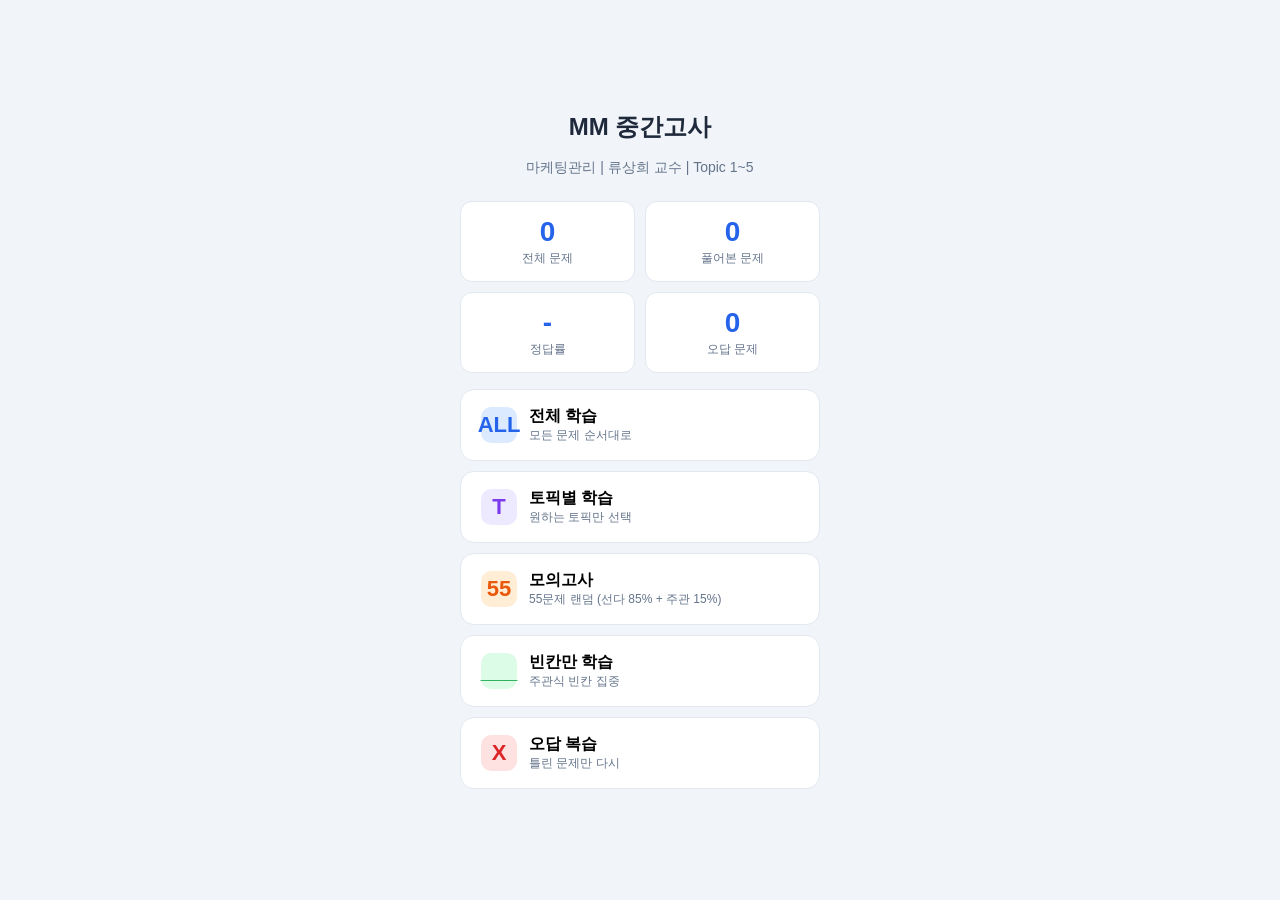
==== commit cd0e303d: "fix: PDF 빈칸 누락 4개 추가 (T1 다이어그램/불확실성/CSR) - 마케팅믹스(4P), 마케팅 개념, 불확실성, CSR 빈칸 추가 - 전체 396문제 (MC 332 + B" ====
--- a/mm-study.html
+++ b/mm-study.html
@@ -118,6 +118,7 @@
     <div class="stat"><div class="num" id="s-rate">-</div><div class="label">정답률</div></div>
     <div class="stat"><div class="num" id="s-wrong">0</div><div class="label">오답 문제</div></div>
   </div>
+  <div id="resume-banner" class="menu" style="display:none"></div>
   <div class="menu">
     <button class="menu-btn" onclick="startMode('all')">
       <span class="icon blue">ALL</span>
@@ -155,7 +156,7 @@
     <div class="quiz-top">
       <span class="qnum" id="q-num">1/250</span>
       <span class="topic-tag" id="q-topic">Topic 1</span>
-      <button class="quit-btn" onclick="endQuiz()">나가기</button>
+      <button class="quit-btn" onclick="quitQuiz()">나가기</button>
     </div>
     <div class="progress-bar"><div class="fill" id="q-progress"></div></div>
   </div>
@@ -1278,6 +1279,69 @@
 },
 {
 "id": 68,
+"topic": 1,
+"section": "1.3",
+"type": "blank",
+"stars": 5,
+"q": "마케팅은 ______을(를) 통해 고객가치를 창출하며, 혜택과 비용을 반영하여 가치를 향상시킨다.",
+"answer": "마케팅믹스(4P)",
+"accept": [
+"마케팅믹스",
+"마케팅 믹스",
+"4P",
+"마케팅믹스(4P)",
+"마케팅 믹스(4P)"
+],
+"explain": "마케팅믹스(4P: Product, Place, Promotion, Price)는 제품이나 서비스에 대한 가치를 향상시키는 도구이다."
+},
+{
+"id": 69,
+"topic": 1,
+"section": "1.3",
+"type": "blank",
+"stars": 5,
+"q": "______은(는) 고객만족, 기업의 총체적 활동, 기업의 목표실적이라는 세 가지 요소로 구성된 관리철학이다.",
+"answer": "마케팅 개념",
+"accept": [
+"마케팅 개념",
+"마케팅개념",
+"marketing concept"
+],
+"explain": "마케팅 개념(marketing concept)의 3요소: 고객만족, 기업의 총체적 활동, 기업의 목표실적."
+},
+{
+"id": 70,
+"topic": 1,
+"section": "1.3",
+"type": "blank",
+"stars": 5,
+"q": "역동적 마케팅 환경은 미래에 대한 예측을 불투명하게 만드는 ______을(를) 야기한다.",
+"answer": "불확실성",
+"accept": [
+"불확실성",
+"uncertainty"
+],
+"explain": "역동적 마케팅 환경(경쟁적, 경제적, 정치적, 법률적, 기술적, 사회문화적 요소)은 불확실성을 야기한다. 환경변수는 통제 불가하지만 계획 및 대비해야 한다."
+},
+{
+"id": 71,
+"topic": 1,
+"section": "1.4",
+"type": "blank",
+"stars": 5,
+"q": "사회책임적 마케팅에서 ______은(는) 재정적 성과와 상관관계가 있으며, 기업과 고객, 주주의 복지를 증진하는 공생관계를 추구한다.",
+"answer": "CSR",
+"accept": [
+"CSR",
+"기업의 사회적 책임",
+"사회적 책임",
+"Corporate Social Responsibility",
+"사회책임"
+],
+"explain": "CSR(Corporate Social Responsibility)은 윤리적이고 사회적 책임을 다하는 기업의 마케팅 활동으로, 재정적 성과와 상관관계가 가능하다."
+},
+{
+"id": 72,
 "topic": 2,
 "section": "2.1",
 "type": "mc",
@@ -1293,7 +1357,7 @@
 "stars": 4
 },
 {
-"id": 69,
+"id": 73,
 "topic": 2,
 "section": "2.1",
 "type": "blank",
@@ -1307,7 +1371,7 @@
 "stars": 5
 },
 {
-"id": 70,
+"id": 74,
 "topic": 2,
 "section": "2.1",
 "type": "mc",
@@ -1323,7 +1387,7 @@
 "stars": 3
 },
 {
-"id": 71,
+"id": 75,
 "topic": 2,
 "section": "2.1",
 "type": "mc",
@@ -1339,7 +1403,7 @@
 "stars": 5
 },
 {
-"id": 72,
+"id": 76,
 "topic": 2,
 "section": "2.1",
 "type": "mc",
@@ -1355,7 +1419,7 @@
 "stars": 3
 },
 {
-"id": 73,
+"id": 77,
 "topic": 2,
 "section": "2.1",
 "type": "mc",
@@ -1371,7 +1435,7 @@
 "stars": 5
 },
 {
-"id": 74,
+"id": 78,
 "topic": 2,
 "section": "2.1",
 "type": "mc",
@@ -1387,7 +1451,7 @@
 "stars": 4
 },
 {
-"id": 75,
+"id": 79,
 "topic": 2,
 "section": "2.1",
 "type": "mc",
@@ -1403,7 +1467,7 @@
 "stars": 5
 },
 {
-"id": 76,
+"id": 80,
 "topic": 2,
 "section": "2.1",
 "type": "mc",
@@ -1419,7 +1483,7 @@
 "stars": 5
 },
 {
-"id": 77,
+"id": 81,
 "topic": 2,
 "section": "2.1",
 "type": "mc",
@@ -1435,7 +1499,7 @@
 "stars": 4
 },
 {
-"id": 78,
+"id": 82,
 "topic": 2,
 "section": "2.1",
 "type": "mc",
@@ -1451,7 +1515,7 @@
 "stars": 5
 },
 {
-"id": 79,
+"id": 83,
 "topic": 2,
 "section": "2.1",
 "type": "mc",
@@ -1467,7 +1531,7 @@
 "stars": 3
 },
 {
-"id": 80,
+"id": 84,
 "topic": 2,
 "section": "2.1",
 "type": "blank",
@@ -1483,7 +1547,7 @@
 "stars": 5
 },
 {
-"id": 81,
+"id": 85,
 "topic": 2,
 "section": "2.1",
 "type": "mc",
@@ -1499,7 +1563,7 @@
 "stars": 4
 },
 {
-"id": 82,
+"id": 86,
 "topic": 2,
 "section": "2.1",
 "type": "mc",
@@ -1515,7 +1579,7 @@
 "stars": 3
 },
 {
-"id": 83,
+"id": 87,
 "topic": 2,
 "section": "2.1",
 "type": "blank",
@@ -1529,7 +1593,7 @@
 "stars": 5
 },
 {
-"id": 84,
+"id": 88,
 "topic": 2,
 "section": "2.1",
 "type": "mc",
@@ -1545,7 +1609,7 @@
 "stars": 4
 },
 {
-"id": 85,
+"id": 89,
 "topic": 2,
 "section": "2.1",
 "type": "mc",
@@ -1561,7 +1625,7 @@
 "stars": 4
 },
 {
-"id": 86,
+"id": 90,
 "topic": 2,
 "section": "2.1",
 "type": "mc",
@@ -1577,7 +1641,7 @@
 "stars": 4
 },
 {
-"id": 87,
+"id": 91,
 "topic": 2,
 "section": "2.1",
 "type": "mc",
@@ -1593,7 +1657,7 @@
 "stars": 3
 },
 {
-"id": 88,
+"id": 92,
 "topic": 2,
 "section": "2.1",
 "type": "mc",
@@ -1609,7 +1673,7 @@
 "stars": 5
 },
 {
-"id": 89,
+"id": 93,
 "topic": 2,
 "section": "2.1",
 "type": "mc",
@@ -1625,7 +1689,7 @@
 "stars": 4
 },
 {
-"id": 90,
+"id": 94,
 "topic": 2,
 "section": "2.1",
 "type": "blank",
@@ -1639,7 +1703,7 @@
 "stars": 5
 },
 {
-"id": 91,
+"id": 95,
 "topic": 2,
 "section": "2.1",
 "type": "mc",
@@ -1655,7 +1719,7 @@
 "stars": 3
 },
 {
-"id": 92,
+"id": 96,
 "topic": 2,
 "section": "2.1",
 "type": "mc",
@@ -1671,7 +1735,7 @@
 "stars": 3
 },
 {
-"id": 93,
+"id": 97,
 "topic": 2,
 "section": "2.1",
 "type": "mc",
@@ -1687,7 +1751,7 @@
 "stars": 4
 },
 {
-"id": 94,
+"id": 98,
 "topic": 2,
 "section": "2.1",
 "type": "mc",
@@ -1703,7 +1767,7 @@
 "stars": 5
 },
 {
-"id": 95,
+"id": 99,
 "topic": 2,
 "section": "2.1",
 "type": "mc",
@@ -1719,7 +1783,7 @@
 "stars": 5
 },
 {
-"id": 96,
+"id": 100,
 "topic": 2,
 "section": "2.1",
 "type": "mc",
@@ -1735,7 +1799,7 @@
 "stars": 5
 },
 {
-"id": 97,
+"id": 101,
 "topic": 2,
 "section": "2.1",
 "type": "mc",
@@ -1751,7 +1815,7 @@
 "stars": 5
 },
 {
-"id": 98,
+"id": 102,
 "topic": 2,
 "section": "2.1",
 "type": "mc",
@@ -1767,7 +1831,7 @@
 "stars": 4
 },
 {
-"id": 99,
+"id": 103,
 "topic": 2,
 "section": "2.1",
 "type": "mc",
@@ -1783,7 +1847,7 @@
 "stars": 4
 },
 {
-"id": 100,
+"id": 104,
 "topic": 2,
 "section": "2.1",
 "type": "mc",
@@ -1799,7 +1863,7 @@
 "stars": 4
 },
 {
-"id": 101,
+"id": 105,
 "topic": 2,
 "section": "2.1",
 "type": "mc",
@@ -1815,7 +1879,7 @@
 "stars": 4
 },
 {
-"id": 102,
+"id": 106,
 "topic": 2,
 "section": "2.1",
 "type": "mc",
@@ -1831,7 +1895,7 @@
 "stars": 5
 },
 {
-"id": 103,
+"id": 107,
 "topic": 2,
 "section": "2.1",
 "type": "mc",
@@ -1847,7 +1911,7 @@
 "stars": 3
 },
 {
-"id": 104,
+"id": 108,
 "topic": 2,
 "section": "2.1",
 "type": "blank",
@@ -1861,7 +1925,7 @@
 "stars": 5
 },
 {
-"id": 105,
+"id": 109,
 "topic": 2,
 "section": "2.1",
 "type": "mc",
@@ -1877,7 +1941,7 @@
 "stars": 3
 },
 {
-"id": 106,
+"id": 110,
 "topic": 2,
 "section": "2.1",
 "type": "mc",
@@ -1893,7 +1957,7 @@
 "stars": 5
 },
 {
-"id": 107,
+"id": 111,
 "topic": 2,
 "section": "2.1",
 "type": "blank",
@@ -1907,7 +1971,7 @@
 "stars": 5
 },
 {
-"id": 108,
+"id": 112,
 "topic": 2,
 "section": "2.1",
 "type": "mc",
@@ -1923,7 +1987,7 @@
 "stars": 4
 },
 {
-"id": 109,
+"id": 113,
 "topic": 2,
 "section": "2.1",
 "type": "mc",
@@ -1939,7 +2003,7 @@
 "stars": 3
 },
 {
-"id": 110,
+"id": 114,
 "topic": 2,
 "section": "2.1",
 "type": "mc",
@@ -1955,7 +2019,7 @@
 "stars": 3
 },
 {
-"id": 111,
+"id": 115,
 "topic": 2,
 "section": "2.1",
 "type": "mc",
@@ -1971,7 +2035,7 @@
 "stars": 4
 },
 {
-"id": 112,
+"id": 116,
 "topic": 2,
 "section": "2.1",
 "type": "mc",
@@ -1987,7 +2051,7 @@
 "stars": 5
 },
 {
-"id": 113,
+"id": 117,
 "topic": 2,
 "section": "2.1",
 "type": "mc",
@@ -2003,7 +2067,7 @@
 "stars": 5
 },
 {
-"id": 114,
+"id": 118,
 "topic": 2,
 "section": "2.1",
 "type": "mc",
@@ -2019,7 +2083,7 @@
 "stars": 5
 },
 {
-"id": 115,
+"id": 119,
 "topic": 2,
 "section": "2.1",
 "type": "mc",
@@ -2035,7 +2099,7 @@
 "stars": 5
 },
 {
-"id": 116,
+"id": 120,
 "topic": 2,
 "section": "2.1",
 "type": "mc",
@@ -2051,7 +2115,7 @@
 "stars": 5
 },
 {
-"id": 117,
+"id": 121,
 "topic": 2,
 "section": "2.1",
 "type": "mc",
@@ -2067,7 +2131,7 @@
 "stars": 4
 },
 {
-"id": 118,
+"id": 122,
 "topic": 2,
 "section": "2.1",
 "type": "mc",
@@ -2083,7 +2147,7 @@
 "stars": 4
 },
 {
-"id": 119,
+"id": 123,
 "topic": 2,
 "section": "2.1",
 "type": "mc",
@@ -2099,7 +2163,7 @@
 "stars": 4
 },
 {
-"id": 120,
+"id": 124,
 "topic": 2,
 "section": "2.1",
 "type": "mc",
@@ -2115,7 +2179,7 @@
 "stars": 4
 },
 {
-"id": 121,
+"id": 125,
 "topic": 2,
 "section": "2.1",
 "type": "mc",
@@ -2131,7 +2195,7 @@
 "stars": 4
 },
 {
-"id": 122,
+"id": 126,
 "topic": 2,
 "section": "2.1",
 "type": "mc",
@@ -2147,7 +2211,7 @@
 "stars": 3
 },
 {
-"id": 123,
+"id": 127,
 "topic": 2,
 "section": "2.1",
 "type": "mc",
@@ -2163,7 +2227,7 @@
 "stars": 3
 },
 {
-"id": 124,
+"id": 128,
 "topic": 2,
 "section": "2.1",
 "type": "mc",
@@ -2179,7 +2243,7 @@
 "stars": 3
 },
 {
-"id": 125,
+"id": 129,
 "topic": 2,
 "section": "2.1",
 "type": "mc",
@@ -2195,7 +2259,7 @@
 "stars": 3
 },
 {
-"id": 126,
+"id": 130,
 "topic": 2,
 "section": "2.1",
 "type": "mc",
@@ -2211,7 +2275,7 @@
 "stars": 3
 },
 {
-"id": 127,
+"id": 131,
 "topic": 2,
 "section": "2.1",
 "type": "mc",
@@ -2227,7 +2291,7 @@
 "stars": 5
 },
 {
-"id": 128,
+"id": 132,
 "topic": 2,
 "section": "2.1",
 "type": "mc",
@@ -2243,7 +2307,7 @@
 "stars": 4
 },
 {
-"id": 129,
+"id": 133,
 "topic": 2,
 "section": "2.1",
 "type": "mc",
@@ -2259,7 +2323,7 @@
 "stars": 5
 },
 {
-"id": 130,
+"id": 134,
 "topic": 2,
 "section": "2.1",
 "type": "mc",
@@ -2275,7 +2339,7 @@
 "stars": 5
 },
 {
-"id": 131,
+"id": 135,
 "topic": 2,
 "section": "2.1",
 "type": "mc",
@@ -2291,7 +2355,7 @@
 "stars": 4
 },
 {
-"id": 132,
+"id": 136,
 "topic": 2,
 "section": "2.1",
 "type": "mc",
@@ -2307,7 +2371,7 @@
 "stars": 5
 },
 {
-"id": 133,
+"id": 137,
 "topic": 2,
 "section": "2.1",
 "type": "mc",
@@ -2323,7 +2387,7 @@
 "stars": 4
 },
 {
-"id": 134,
+"id": 138,
 "topic": 2,
 "section": "2.1",
 "type": "mc",
@@ -2339,7 +2403,7 @@
 "stars": 4
 },
 {
-"id": 135,
+"id": 139,
 "topic": 2,
 "section": "2.1",
 "type": "blank",
@@ -2354,7 +2418,7 @@
 "stars": 5
 },
 {
-"id": 136,
+"id": 140,
 "topic": 2,
 "section": "2.1",
 "type": "mc",
@@ -2370,7 +2434,7 @@
 "stars": 4
 },
 {
-"id": 137,
+"id": 141,
 "topic": 2,
 "section": "2.1",
 "type": "blank",
@@ -2384,7 +2448,7 @@
 "stars": 5
 },
 {
-"id": 138,
+"id": 142,
 "topic": 2,
 "section": "2.1",
 "type": "mc",
@@ -2400,7 +2464,7 @@
 "stars": 3
 },
 {
-"id": 139,
+"id": 143,
 "topic": 2,
 "section": "2.1",
 "type": "mc",
@@ -2416,7 +2480,7 @@
 "stars": 3
 },
 {
-"id": 140,
+"id": 144,
 "topic": 2,
 "section": "2.1",
 "type": "mc",
@@ -2432,7 +2496,7 @@
 "stars": 3
 },
 {
-"id": 141,
+"id": 145,
 "topic": 2,
 "section": "2.1",
 "type": "mc",
@@ -2448,7 +2512,7 @@
 "stars": 4
 },
 {
-"id": 142,
+"id": 146,
 "topic": 2,
 "section": "2.1",
 "type": "mc",
@@ -2464,7 +2528,7 @@
 "stars": 4
 },
 {
-"id": 143,
+"id": 147,
 "topic": 2,
 "section": "2.1",
 "type": "mc",
@@ -2480,7 +2544,7 @@
 "stars": 3
 },
 {
-"id": 144,
+"id": 148,
 "topic": 2,
 "section": "2.1",
 "type": "blank",
@@ -2495,7 +2559,7 @@
 "stars": 5
 },
 {
-"id": 145,
+"id": 149,
 "topic": 3,
 "section": "3.1",
 "type": "mc",
@@ -2511,7 +2575,7 @@
 "stars": 5
 },
 {
-"id": 146,
+"id": 150,
 "topic": 3,
 "section": "3.1",
 "type": "mc",
@@ -2527,7 +2591,7 @@
 "stars": 4
 },
 {
-"id": 147,
+"id": 151,
 "topic": 3,
 "section": "3.1",
 "type": "mc",
@@ -2543,7 +2607,7 @@
 "stars": 4
 },
 {
-"id": 148,
+"id": 152,
 "topic": 3,
 "section": "3.1",
 "type": "mc",
@@ -2559,7 +2623,7 @@
 "stars": 3
 },
 {
-"id": 149,
+"id": 153,
 "topic": 3,
 "section": "3.1",
 "type": "mc",
@@ -2575,7 +2639,7 @@
 "stars": 5
 },
 {
-"id": 150,
+"id": 154,
 "topic": 3,
 "section": "3.1",
 "type": "blank",
@@ -2590,7 +2654,7 @@
 "stars": 5
 },
 {
-"id": 151,
+"id": 155,
 "topic": 3,
 "section": "3.1",
 "type": "mc",
@@ -2606,7 +2670,7 @@
 "stars": 5
 },
 {
-"id": 152,
+"id": 156,
 "topic": 3,
 "section": "3.1",
 "type": "mc",
@@ -2622,7 +2686,7 @@
 "stars": 4
 },
 {
-"id": 153,
+"id": 157,
 "topic": 3,
 "section": "3.1",
 "type": "mc",
@@ -2638,7 +2702,7 @@
 "stars": 4
 },
 {
-"id": 154,
+"id": 158,
 "topic": 3,
 "section": "3.1",
 "type": "mc",
@@ -2654,7 +2718,7 @@
 "stars": 4
 },
 {
-"id": 155,
+"id": 159,
 "topic": 3,
 "section": "3.1",
 "type": "mc",
@@ -2670,7 +2734,7 @@
 "stars": 3
 },
 {
-"id": 156,
+"id": 160,
 "topic": 3,
 "section": "3.1",
 "type": "mc",
@@ -2686,7 +2750,7 @@
 "stars": 4
 },
 {
-"id": 157,
+"id": 161,
 "topic": 3,
 "section": "3.1",
 "type": "mc",
@@ -2702,7 +2766,7 @@
 "stars": 3
 },
 {
-"id": 158,
+"id": 162,
 "topic": 3,
 "section": "3.1",
 "type": "mc",
@@ -2718,7 +2782,7 @@
 "stars": 3
 },
 {
-"id": 159,
+"id": 163,
 "topic": 3,
 "section": "3.1",
 "type": "mc",
@@ -2734,7 +2798,7 @@
 "stars": 3
 },
 {
-"id": 160,
+"id": 164,
 "topic": 3,
 "section": "3.1",
 "type": "blank",
@@ -2748,7 +2812,7 @@
 "stars": 5
 },
 {
-"id": 161,
+"id": 165,
 "topic": 3,
 "section": "3.1",
 "type": "mc",
@@ -2764,7 +2828,7 @@
 "stars": 4
 },
 {
-"id": 162,
+"id": 166,
 "topic": 3,
 "section": "3.1",
 "type": "mc",
@@ -2780,7 +2844,7 @@
 "stars": 4
 },
 {
-"id": 163,
+"id": 167,
 "topic": 3,
 "section": "3.1",
 "type": "blank",
@@ -2794,7 +2858,7 @@
 "stars": 5
 },
 {
-"id": 164,
+"id": 168,
 "topic": 3,
 "section": "3.1",
 "type": "mc",
@@ -2810,7 +2874,7 @@
 "stars": 4
 },
 {
-"id": 165,
+"id": 169,
 "topic": 3,
 "section": "3.1",
 "type": "mc",
@@ -2826,7 +2890,7 @@
 "stars": 4
 },
 {
-"id": 166,
+"id": 170,
 "topic": 3,
 "section": "3.1",
 "type": "mc",
@@ -2842,7 +2906,7 @@
 "stars": 5
 },
 {
-"id": 167,
+"id": 171,
 "topic": 3,
 "section": "3.1",
 "type": "mc",
@@ -2858,7 +2922,7 @@
 "stars": 4
 },
 {
-"id": 168,
+"id": 172,
 "topic": 3,
 "section": "3.1",
 "type": "mc",
@@ -2874,7 +2938,7 @@
 "stars": 3
 },
 {
-"id": 169,
+"id": 173,
 "topic": 3,
 "section": "3.1",
 "type": "mc",
@@ -2890,7 +2954,7 @@
 "stars": 3
 },
 {
-"id": 170,
+"id": 174,
 "topic": 3,
 "section": "3.1",
 "type": "mc",
@@ -2906,7 +2970,7 @@
 "stars": 3
 },
 {
-"id": 171,
+"id": 175,
 "topic": 3,
 "section": "3.2",
 "type": "mc",
@@ -2922,7 +2986,7 @@
 "stars": 5
 },
 {
-"id": 172,
+"id": 176,
 "topic": 3,
 "section": "3.2",
 "type": "blank",
@@ -2937,7 +3001,7 @@
 "stars": 5
 },
 {
-"id": 173,
+"id": 177,
 "topic": 3,
 "section": "3.2",
 "type": "mc",
@@ -2953,7 +3017,7 @@
 "stars": 4
 },
 {
-"id": 174,
+"id": 178,
 "topic": 3,
 "section": "3.2",
 "type": "mc",
@@ -2969,7 +3033,7 @@
 "stars": 4
 },
 {
-"id": 175,
+"id": 179,
 "topic": 3,
 "section": "3.2",
 "type": "blank",
@@ -2984,7 +3048,7 @@
 "stars": 5
 },
 {
-"id": 176,
+"id": 180,
 "topic": 3,
 "section": "3.2",
 "type": "mc",
@@ -3000,7 +3064,7 @@
 "stars": 5
 },
 {
-"id": 177,
+"id": 181,
 "topic": 3,
 "section": "3.2",
 "type": "mc",
@@ -3016,7 +3080,7 @@
 "stars": 4
 },
 {
-"id": 178,
+"id": 182,
 "topic": 3,
 "section": "3.2",
 "type": "mc",
@@ -3032,7 +3096,7 @@
 "stars": 3
 },
 {
-"id": 179,
+"id": 183,
 "topic": 3,
 "section": "3.2",
 "type": "mc",
@@ -3048,7 +3112,7 @@
 "stars": 4
 },
 {
-"id": 180,
+"id": 184,
 "topic": 3,
 "section": "3.2",
 "type": "mc",
@@ -3064,7 +3128,7 @@
 "stars": 4
 },
 {
-"id": 181,
+"id": 185,
 "topic": 3,
 "section": "3.2",
 "type": "blank",
@@ -3079,7 +3143,7 @@
 "stars": 5
 },
 {
-"id": 182,
+"id": 186,
 "topic": 3,
 "section": "3.2",
 "type": "mc",
@@ -3095,7 +3159,7 @@
 "stars": 3
 },
 {
-"id": 183,
+"id": 187,
 "topic": 3,
 "section": "3.2",
 "type": "mc",
@@ -3111,7 +3175,7 @@
 "stars": 3
 },
 {
-"id": 184,
+"id": 188,
 "topic": 3,
 "section": "3.2",
 "type": "blank",
@@ -3126,7 +3190,7 @@
 "stars": 5
 },
 {
-"id": 185,
+"id": 189,
 "topic": 3,
 "section": "3.2",
 "type": "mc",
@@ -3142,7 +3206,7 @@
 "stars": 4
 },
 {
-"id": 186,
+"id": 190,
 "topic": 3,
 "section": "3.2",
 "type": "blank",
@@ -3157,7 +3221,7 @@
 "stars": 5
 },
 {
-"id": 187,
+"id": 191,
 "topic": 3,
 "section": "3.2",
 "type": "mc",
@@ -3173,7 +3237,7 @@
 "stars": 4
 },
 {
-"id": 188,
+"id": 192,
 "topic": 3,
 "section": "3.2",
 "type": "mc",
@@ -3189,7 +3253,7 @@
 "stars": 3
 },
 {
-"id": 189,
+"id": 193,
 "topic": 3,
 "section": "3.2",
 "type": "mc",
@@ -3205,7 +3269,7 @@
 "stars": 4
 },
 {
-"id": 190,
+"id": 194,
 "topic": 3,
 "section": "3.2",
 "type": "mc",
@@ -3221,7 +3285,7 @@
 "stars": 3
 },
 {
-"id": 191,
+"id": 195,
 "topic": 3,
 "section": "3.2",
 "type": "mc",
@@ -3237,7 +3301,7 @@
 "stars": 3
 },
 {
-"id": 192,
+"id": 196,
 "topic": 3,
 "section": "3.2",
 "type": "mc",
@@ -3253,7 +3317,7 @@
 "stars": 3
 },
 {
-"id": 193,
+"id": 197,
 "topic": 3,
 "section": "3.2",
 "type": "mc",
@@ -3269,7 +3333,7 @@
 "stars": 4
 },
 {
-"id": 194,
+"id": 198,
 "topic": 3,
 "section": "3.3",
 "type": "mc",
@@ -3285,7 +3349,7 @@
 "stars": 5
 },
 {
-"id": 195,
+"id": 199,
 "topic": 3,
 "section": "3.3",
 "type": "mc",
@@ -3301,7 +3365,7 @@
 "stars": 3
 },
 {
-"id": 196,
+"id": 200,
 "topic": 3,
 "section": "3.3",
 "type": "mc",
@@ -3317,7 +3381,7 @@
 "stars": 4
 },
 {
-"id": 197,
+"id": 201,
 "topic": 3,
 "section": "3.3",
 "type": "blank",
@@ -3331,7 +3395,7 @@
 "stars": 5
 },
 {
-"id": 198,
+"id": 202,
 "topic": 3,
 "section": "3.3",
 "type": "mc",
@@ -3347,7 +3411,7 @@
 "stars": 3
 },
 {
-"id": 199,
+"id": 203,
 "topic": 3,
 "section": "3.3",
 "type": "mc",
@@ -3363,7 +3427,7 @@
 "stars": 4
 },
 {
-"id": 200,
+"id": 204,
 "topic": 3,
 "section": "3.3",
 "type": "blank",
@@ -3377,7 +3441,7 @@
 "stars": 5
 },
 {
-"id": 201,
+"id": 205,
 "topic": 3,
 "section": "3.3",
 "type": "mc",
@@ -3393,7 +3457,7 @@
 "stars": 3
 },
 {
-"id": 202,
+"id": 206,
 "topic": 3,
 "section": "3.3",
 "type": "mc",
@@ -3409,7 +3473,7 @@
 "stars": 5
 },
 {
-"id": 203,
+"id": 207,
 "topic": 3,
 "section": "3.3",
 "type": "mc",
@@ -3425,7 +3489,7 @@
 "stars": 4
 },
 {
-"id": 204,
+"id": 208,
 "topic": 3,
 "section": "3.4",
 "type": "mc",
@@ -3441,7 +3505,7 @@
 "stars": 5
 },
 {
-"id": 205,
+"id": 209,
 "topic": 3,
 "section": "3.4",
 "type": "mc",
@@ -3457,7 +3521,7 @@
 "stars": 4
 },
 {
-"id": 206,
+"id": 210,
 "topic": 3,
 "section": "3.4",
 "type": "blank",
@@ -3472,7 +3536,7 @@
 "stars": 5
 },
 {
-"id": 207,
+"id": 211,
 "topic": 3,
 "section": "3.4",
 "type": "mc",
@@ -3488,7 +3552,7 @@
 "stars": 4
 },
 {
-"id": 208,
+"id": 212,
 "topic": 3,
 "section": "3.4",
 "type": "mc",
@@ -3504,7 +3568,7 @@
 "stars": 3
 },
 {
-"id": 209,
+"id": 213,
 "topic": 3,
 "section": "3.4",
 "type": "mc",
@@ -3520,7 +3584,7 @@
 "stars": 3
 },
 {
-"id": 210,
+"id": 214,
 "topic": 3,
 "section": "3.4",
 "type": "mc",
@@ -3536,7 +3600,7 @@
 "stars": 4
 },
 {
-"id": 211,
+"id": 215,
 "topic": 3,
 "section": "3.4",
 "type": "blank",
@@ -3550,7 +3614,7 @@
 "stars": 5
 },
 {
-"id": 212,
+"id": 216,
 "topic": 3,
 "section": "3.4",
 "type": "mc",
@@ -3566,7 +3630,7 @@
 "stars": 3
 },
 {
-"id": 213,
+"id": 217,
 "topic": 3,
 "section": "3.4",
 "type": "mc",
@@ -3582,7 +3646,7 @@
 "stars": 4
 },
 {
-"id": 214,
+"id": 218,
 "topic": 3,
 "section": "3.4",
 "type": "mc",
@@ -3598,7 +3662,7 @@
 "stars": 3
 },
 {
-"id": 215,
+"id": 219,
 "topic": 3,
 "section": "3.4",
 "type": "mc",
@@ -3614,7 +3678,7 @@
 "stars": 3
 },
 {
-"id": 216,
+"id": 220,
 "topic": 3,
 "section": "3.1",
 "type": "mc",
@@ -3630,7 +3694,7 @@
 "stars": 5
 },
 {
-"id": 217,
+"id": 221,
 "topic": 3,
 "section": "3.1",
 "type": "mc",
@@ -3646,7 +3710,7 @@
 "stars": 4
 },
 {
-"id": 218,
+"id": 222,
 "topic": 3,
 "section": "3.2",
 "type": "mc",
@@ -3662,7 +3726,7 @@
 "stars": 4
 },
 {
-"id": 219,
+"id": 223,
 "topic": 3,
 "section": "3.2",
 "type": "mc",
@@ -3678,7 +3742,7 @@
 "stars": 3
 },
 {
-"id": 220,
+"id": 224,
 "topic": 3,
 "section": "3.2",
 "type": "mc",
@@ -3694,7 +3758,7 @@
 "stars": 5
 },
 {
-"id": 221,
+"id": 225,
 "topic": 3,
 "section": "3.4",
 "type": "mc",
@@ -3710,7 +3774,7 @@
 "stars": 5
 },
 {
-"id": 222,
+"id": 226,
 "topic": 3,
 "section": "3.2",
 "type": "mc",
@@ -3726,7 +3790,7 @@
 "stars": 3
 },
 {
-"id": 223,
+"id": 227,
 "topic": 3,
 "section": "3.1",
 "type": "mc",
@@ -3742,7 +3806,7 @@
 "stars": 4
 },
 {
-"id": 224,
+"id": 228,
 "topic": 3,
 "section": "3.4",
 "type": "mc",
@@ -3758,7 +3822,7 @@
 "stars": 3
 },
 {
-"id": 225,
+"id": 229,
 "topic": 3,
 "section": "3.2",
 "type": "mc",
@@ -3774,7 +3838,7 @@
 "stars": 3
 },
 {
-"id": 226,
+"id": 230,
 "topic": 3,
 "section": "3.1",
 "type": "mc",
@@ -3790,7 +3854,7 @@
 "stars": 3
 },
 {
-"id": 227,
+"id": 231,
 "topic": 3,
 "section": "3.2",
 "type": "mc",
@@ -3806,7 +3870,7 @@
 "stars": 4
 },
 {
-"id": 228,
+"id": 232,
 "topic": 3,
 "section": "3.4",
 "type": "mc",
@@ -3822,7 +3886,7 @@
 "stars": 3
 },
 {
-"id": 229,
+"id": 233,
 "topic": 3,
 "section": "3.4",
 "type": "mc",
@@ -3838,7 +3902,7 @@
 "stars": 4
 },
 {
-"id": 230,
+"id": 234,
 "topic": 3,
 "section": "3.1",
 "type": "mc",
@@ -3854,7 +3918,7 @@
 "stars": 3
 },
 {
-"id": 231,
+"id": 235,
 "topic": 4,
 "section": "4.1",
 "type": "mc",
@@ -3870,7 +3934,7 @@
 "stars": 5
 },
 {
-"id": 232,
+"id": 236,
 "topic": 4,
 "section": "4.1",
 "type": "mc",
@@ -3886,7 +3950,7 @@
 "stars": 5
 },
 {
-"id": 233,
+"id": 237,
 "topic": 4,
 "section": "4.1",
 "type": "mc",
@@ -3902,7 +3966,7 @@
 "stars": 4
 },
 {
-"id": 234,
+"id": 238,
 "topic": 4,
 "section": "4.1",
 "type": "blank",
@@ -3919,7 +3983,7 @@
 "stars": 5
 },
 {
-"id": 235,
+"id": 239,
 "topic": 4,
 "section": "4.1",
 "type": "mc",
@@ -3935,7 +3999,7 @@
 "stars": 3
 },
 {
-"id": 236,
+"id": 240,
 "topic": 4,
 "section": "4.1",
 "type": "mc",
@@ -3951,7 +4015,7 @@
 "stars": 4
 },
 {
-"id": 237,
+"id": 241,
 "topic": 4,
 "section": "4.1",
 "type": "mc",
@@ -3967,7 +4031,7 @@
 "stars": 4
 },
 {
-"id": 238,
+"id": 242,
 "topic": 4,
 "section": "4.1",
 "type": "blank",
@@ -3983,7 +4047,7 @@
 "stars": 5
 },
 {
-"id": 239,
+"id": 243,
 "topic": 4,
 "section": "4.1",
 "type": "mc",
@@ -3999,7 +4063,7 @@
 "stars": 4
 },
 {
-"id": 240,
+"id": 244,
 "topic": 4,
 "section": "4.1",
 "type": "mc",
@@ -4015,7 +4079,7 @@
 "stars": 5
 },
 {
-"id": 241,
+"id": 245,
 "topic": 4,
 "section": "4.1",
 "type": "blank",
@@ -4029,7 +4093,7 @@
 "stars": 5
 },
 {
-"id": 242,
+"id": 246,
 "topic": 4,
 "section": "4.1",
 "type": "mc",
@@ -4045,7 +4109,7 @@
 "stars": 4
 },
 {
-"id": 243,
+"id": 247,
 "topic": 4,
 "section": "4.1",
 "type": "mc",
@@ -4061,7 +4125,7 @@
 "stars": 4
 },
 {
-"id": 244,
+"id": 248,
 "topic": 4,
 "section": "4.1",
 "type": "mc",
@@ -4077,7 +4141,7 @@
 "stars": 3
 },
 {
-"id": 245,
+"id": 249,
 "topic": 4,
 "section": "4.1",
 "type": "blank",
@@ -4094,7 +4158,7 @@
 "stars": 5
 },
 {
-"id": 246,
+"id": 250,
 "topic": 4,
 "section": "4.1",
 "type": "mc",
@@ -4110,7 +4174,7 @@
 "stars": 5
 },
 {
-"id": 247,
+"id": 251,
 "topic": 4,
 "section": "4.1",
 "type": "mc",
@@ -4126,7 +4190,7 @@
 "stars": 4
 },
 {
-"id": 248,
+"id": 252,
 "topic": 4,
 "section": "4.1",
 "type": "mc",
@@ -4142,7 +4206,7 @@
 "stars": 4
 },
 {
-"id": 249,
+"id": 253,
 "topic": 4,
 "section": "4.1",
 "type": "mc",
@@ -4158,7 +4222,7 @@
 "stars": 3
 },
 {
-"id": 250,
+"id": 254,
 "topic": 4,
 "section": "4.1",
 "type": "blank",
@@ -4173,7 +4237,7 @@
 "stars": 5
 },
 {
-"id": 251,
+"id": 255,
 "topic": 4,
 "section": "4.1",
 "type": "mc",
@@ -4189,7 +4253,7 @@
 "stars": 3
 },
 {
-"id": 252,
+"id": 256,
 "topic": 4,
 "section": "4.1",
 "type": "blank",
@@ -4205,7 +4269,7 @@
 "stars": 5
 },
 {
-"id": 253,
+"id": 257,
 "topic": 4,
 "section": "4.1",
 "type": "mc",
@@ -4221,7 +4285,7 @@
 "stars": 5
 },
 {
-"id": 254,
+"id": 258,
 "topic": 4,
 "section": "4.1",
 "type": "mc",
@@ -4237,7 +4301,7 @@
 "stars": 3
 },
 {
-"id": 255,
+"id": 259,
 "topic": 4,
 "section": "4.1",
 "type": "blank",
@@ -4252,7 +4316,7 @@
 "stars": 5
 },
 {
-"id": 256,
+"id": 260,
 "topic": 4,
 "section": "4.1",
 "type": "mc",
@@ -4268,7 +4332,7 @@
 "stars": 4
 },
 {
-"id": 257,
+"id": 261,
 "topic": 4,
 "section": "4.1",
 "type": "mc",
@@ -4284,7 +4348,7 @@
 "stars": 4
 },
 {
-"id": 258,
+"id": 262,
 "topic": 4,
 "section": "4.1",
 "type": "mc",
@@ -4300,7 +4364,7 @@
 "stars": 4
 },
 {
-"id": 259,
+"id": 263,
 "topic": 4,
 "section": "4.1",
 "type": "mc",
@@ -4316,7 +4380,7 @@
 "stars": 4
 },
 {
-"id": 260,
+"id": 264,
 "topic": 4,
 "section": "4.1",
 "type": "mc",
@@ -4332,7 +4396,7 @@
 "stars": 4
 },
 {
-"id": 261,
+"id": 265,
 "topic": 4,
 "section": "4.1",
 "type": "mc",
@@ -4348,7 +4412,7 @@
 "stars": 3
 },
 {
-"id": 262,
+"id": 266,
 "topic": 4,
 "section": "4.1",
 "type": "mc",
@@ -4364,7 +4428,7 @@
 "stars": 5
 },
 {
-"id": 263,
+"id": 267,
 "topic": 4,
 "section": "4.1",
 "type": "mc",
@@ -4380,7 +4444,7 @@
 "stars": 5
 },
 {
-"id": 264,
+"id": 268,
 "topic": 4,
 "section": "4.1",
 "type": "mc",
@@ -4396,7 +4460,7 @@
 "stars": 5
 },
 {
-"id": 265,
+"id": 269,
 "topic": 4,
 "section": "4.1",
 "type": "mc",
@@ -4412,7 +4476,7 @@
 "stars": 3
 },
 {
-"id": 266,
+"id": 270,
 "topic": 4,
 "section": "4.1",
 "type": "blank",
@@ -4426,7 +4490,7 @@
 "stars": 5
 },
 {
-"id": 267,
+"id": 271,
 "topic": 4,
 "section": "4.1",
 "type": "mc",
@@ -4442,7 +4506,7 @@
 "stars": 3
 },
 {
-"id": 268,
+"id": 272,
 "topic": 4,
 "section": "4.1",
 "type": "mc",
@@ -4458,7 +4522,7 @@
 "stars": 3
 },
 {
-"id": 269,
+"id": 273,
 "topic": 4,
 "section": "4.1",
 "type": "mc",
@@ -4474,7 +4538,7 @@
 "stars": 4
 },
 {
-"id": 270,
+"id": 274,
 "topic": 4,
 "section": "4.1",
 "type": "blank",
@@ -4489,7 +4553,7 @@
 "stars": 5
 },
 {
-"id": 271,
+"id": 275,
 "topic": 4,
 "section": "4.1",
 "type": "mc",
@@ -4505,7 +4569,7 @@
 "stars": 4
 },
 {
-"id": 272,
+"id": 276,
 "topic": 4,
 "section": "4.1",
 "type": "mc",
@@ -4521,7 +4585,7 @@
 "stars": 4
 },
 {
-"id": 273,
+"id": 277,
 "topic": 4,
 "section": "4.1",
 "type": "blank",
@@ -4537,7 +4601,7 @@
 "stars": 5
 },
 {
-"id": 274,
+"id": 278,
 "topic": 4,
 "section": "4.1",
 "type": "mc",
@@ -4553,7 +4617,7 @@
 "stars": 3
 },
 {
-"id": 275,
+"id": 279,
 "topic": 4,
 "section": "4.1",
 "type": "mc",
@@ -4569,7 +4633,7 @@
 "stars": 3
 },
 {
-"id": 276,
+"id": 280,
 "topic": 4,
 "section": "4.1",
 "type": "mc",
@@ -4585,7 +4649,7 @@
 "stars": 5
 },
 {
-"id": 277,
+"id": 281,
 "topic": 4,
 "section": "4.1",
 "type": "mc",
@@ -4601,7 +4665,7 @@
 "stars": 3
 },
 {
-"id": 278,
+"id": 282,
 "topic": 4,
 "section": "4.1",
 "type": "mc",
@@ -4617,7 +4681,7 @@
 "stars": 3
 },
 {
-"id": 279,
+"id": 283,
 "topic": 4,
 "section": "4.1",
 "type": "mc",
@@ -4633,7 +4697,7 @@
 "stars": 4
 },
 {
-"id": 280,
+"id": 284,
 "topic": 4,
 "section": "4.1",
 "type": "mc",
@@ -4649,7 +4713,7 @@
 "stars": 3
 },
 {
-"id": 281,
+"id": 285,
 "topic": 4,
 "section": "4.1",
 "type": "mc",
@@ -4665,7 +4729,7 @@
 "stars": 3
 },
 {
-"id": 282,
+"id": 286,
 "topic": 4,
 "section": "4.1",
 "type": "mc",
@@ -4681,7 +4745,7 @@
 "stars": 4
 },
 {
-"id": 283,
+"id": 287,
 "topic": 4,
 "section": "4.1",
 "type": "blank",
@@ -4696,7 +4760,7 @@
 "stars": 5
 },
 {
-"id": 284,
+"id": 288,
 "topic": 4,
 "section": "4.1",
 "type": "blank",
@@ -4712,7 +4776,7 @@
 "stars": 5
 },
 {
-"id": 285,
+"id": 289,
 "topic": 4,
 "section": "4.1",
 "type": "mc",
@@ -4728,7 +4792,7 @@
 "stars": 3
 },
 {
-"id": 286,
+"id": 290,
 "topic": 4,
 "section": "4.1",
 "type": "mc",
@@ -4744,7 +4808,7 @@
 "stars": 3
 },
 {
-"id": 287,
+"id": 291,
 "topic": 4,
 "section": "4.1",
 "type": "mc",
@@ -4760,7 +4824,7 @@
 "stars": 3
 },
 {
-"id": 288,
+"id": 292,
 "topic": 4,
 "section": "4.1",
 "type": "mc",
@@ -4776,7 +4840,7 @@
 "stars": 3
 },
 {
-"id": 289,
+"id": 293,
 "topic": 4,
 "section": "4.1",
 "type": "mc",
@@ -4792,7 +4856,7 @@
 "stars": 3
 },
 {
-"id": 290,
+"id": 294,
 "topic": 4,
 "section": "4.1",
 "type": "blank",
@@ -4808,7 +4872,7 @@
 "stars": 5
 },
 {
-"id": 291,
+"id": 295,
 "topic": 4,
 "section": "4.1",
 "type": "mc",
@@ -4824,7 +4888,7 @@
 "stars": 3
 },
 {
-"id": 292,
+"id": 296,
 "topic": 4,
 "section": "4.1",
 "type": "mc",
@@ -4840,7 +4904,7 @@
 "stars": 3
 },
 {
-"id": 293,
+"id": 297,
 "topic": 4,
 "section": "4.1",
 "type": "blank",
@@ -4856,7 +4920,7 @@
 "stars": 5
 },
 {
-"id": 294,
+"id": 298,
 "topic": 4,
 "section": "4.2",
 "type": "mc",
@@ -4872,7 +4936,7 @@
 "stars": 5
 },
 {
-"id": 295,
+"id": 299,
 "topic": 4,
 "section": "4.2",
 "type": "mc",
@@ -4888,7 +4952,7 @@
 "stars": 5
 },
 {
-"id": 296,
+"id": 300,
 "topic": 4,
 "section": "4.2",
 "type": "mc",
@@ -4904,7 +4968,7 @@
 "stars": 3
 },
 {
-"id": 297,
+"id": 301,
 "topic": 4,
 "section": "4.2",
 "type": "mc",
@@ -4920,7 +4984,7 @@
 "stars": 3
 },
 {
-"id": 298,
+"id": 302,
 "topic": 4,
 "section": "4.2",
 "type": "mc",
@@ -4936,7 +5000,7 @@
 "stars": 4
 },
 {
-"id": 299,
+"id": 303,
 "topic": 4,
 "section": "4.2",
 "type": "mc",
@@ -4952,7 +5016,7 @@
 "stars": 3
 },
 {
-"id": 300,
+"id": 304,
 "topic": 4,
 "section": "4.2",
 "type": "mc",
@@ -4968,7 +5032,7 @@
 "stars": 3
 },
 {
-"id": 301,
+"id": 305,
 "topic": 4,
 "section": "4.2",
 "type": "mc",
@@ -4984,7 +5048,7 @@
 "stars": 4
 },
 {
-"id": 302,
+"id": 306,
 "topic": 4,
 "section": "4.2",
 "type": "mc",
@@ -5000,7 +5064,7 @@
 "stars": 4
 },
 {
-"id": 303,
+"id": 307,
 "topic": 4,
 "section": "4.2",
 "type": "mc",
@@ -5016,7 +5080,7 @@
 "stars": 3
 },
 {
-"id": 304,
+"id": 308,
 "topic": 4,
 "section": "4.2",
 "type": "mc",
@@ -5032,7 +5096,7 @@
 "stars": 3
 },
 {
-"id": 305,
+"id": 309,
 "topic": 4,
 "section": "4.2",
 "type": "mc",
@@ -5048,7 +5112,7 @@
 "stars": 3
 },
 {
-"id": 306,
+"id": 310,
 "topic": 4,
 "section": "4.2",
 "type": "mc",
@@ -5064,7 +5128,7 @@
 "stars": 4
 },
 {
-"id": 307,
+"id": 311,
 "topic": 4,
 "section": "4.2",
 "type": "mc",
@@ -5080,7 +5144,7 @@
 "stars": 5
 },
 {
-"id": 308,
+"id": 312,
 "topic": 4,
 "section": "4.2",
 "type": "mc",
@@ -5096,7 +5160,7 @@
 "stars": 4
 },
 {
-"id": 309,
+"id": 313,
 "topic": 4,
 "section": "4.2",
 "type": "mc",
@@ -5112,7 +5176,7 @@
 "stars": 4
 },
 {
-"id": 310,
+"id": 314,
 "topic": 4,
 "section": "4.2",
 "type": "blank",
@@ -5127,7 +5191,7 @@
 "stars": 5
 },
 {
-"id": 311,
+"id": 315,
 "topic": 4,
 "section": "4.2",
 "type": "mc",
@@ -5143,7 +5207,7 @@
 "stars": 3
 },
 {
-"id": 312,
+"id": 316,
 "topic": 4,
 "section": "4.2",
 "type": "mc",
@@ -5159,7 +5223,7 @@
 "stars": 3
 },
 {
-"id": 313,
+"id": 317,
 "topic": 4,
 "section": "4.2",
 "type": "mc",
@@ -5175,7 +5239,7 @@
 "stars": 3
 },
 {
-"id": 314,
+"id": 318,
 "topic": 4,
 "section": "4.2",
 "type": "blank",
@@ -5191,7 +5255,7 @@
 "stars": 5
 },
 {
-"id": 315,
+"id": 319,
 "topic": 4,
 "section": "4.2",
 "type": "mc",
@@ -5207,7 +5271,7 @@
 "stars": 3
 },
 {
-"id": 316,
+"id": 320,
 "topic": 4,
 "section": "4.2",
 "type": "mc",
@@ -5223,7 +5287,7 @@
 "stars": 3
 },
 {
-"id": 317,
+"id": 321,
 "topic": 4,
 "section": "4.2",
 "type": "mc",
@@ -5239,7 +5303,7 @@
 "stars": 3
 },
 {
-"id": 318,
+"id": 322,
 "topic": 4,
 "section": "4.2",
 "type": "mc",
@@ -5255,7 +5319,7 @@
 "stars": 4
 },
 {
-"id": 319,
+"id": 323,
 "topic": 4,
 "section": "4.2",
 "type": "mc",
@@ -5271,7 +5335,7 @@
 "stars": 3
 },
 {
-"id": 320,
+"id": 324,
 "topic": 4,
 "section": "4.1",
 "type": "mc",
@@ -5287,7 +5351,7 @@
 "stars": 3
 },
 {
-"id": 321,
+"id": 325,
 "topic": 4,
 "section": "4.1",
 "type": "mc",
@@ -5303,7 +5367,7 @@
 "stars": 3
 },
 {
-"id": 322,
+"id": 326,
 "topic": 4,
 "section": "4.2",
 "type": "mc",
@@ -5319,7 +5383,7 @@
 "stars": 4
 },
 {
-"id": 323,
+"id": 327,
 "topic": 5,
 "section": "5.1",
 "type": "mc",
@@ -5335,7 +5399,7 @@
 "stars": 4
 },
 {
-"id": 324,
+"id": 328,
 "topic": 5,
 "section": "5.1",
 "type": "mc",
@@ -5351,7 +5415,7 @@
 "stars": 3
 },
 {
-"id": 325,
+"id": 329,
 "topic": 5,
 "section": "5.1",
 "type": "mc",
@@ -5367,7 +5431,7 @@
 "stars": 4
 },
 {
-"id": 326,
+"id": 330,
 "topic": 5,
 "section": "5.1",
 "type": "mc",
@@ -5383,7 +5447,7 @@
 "stars": 3
 },
 {
-"id": 327,
+"id": 331,
 "topic": 5,
 "section": "5.2",
 "type": "mc",
@@ -5399,7 +5463,7 @@
 "stars": 3
 },
 {
-"id": 328,
+"id": 332,
 "topic": 5,
 "section": "5.2",
 "type": "mc",
@@ -5415,7 +5479,7 @@
 "stars": 3
 },
 {
-"id": 329,
+"id": 333,
 "topic": 5,
 "section": "5.2",
 "type": "mc",
@@ -5431,7 +5495,7 @@
 "stars": 3
 },
 {
-"id": 330,
+"id": 334,
 "topic": 5,
 "section": "5.2",
 "type": "mc",
@@ -5447,11 +5511,15 @@
 "stars": 4
 },
 {
-"id": 331,
+"id": 335,
 "topic": 5,
 "section": "5.2",
 "type": "mc",
-"q": "문제해결조사(problem-solving research)에 해당하는 것을 모두 고른 것은?\n(가) 시장 세분화 기준 도출\n(나) 제품 개발 및 테스트\n(다) 판매 분석 및 판매 예측\n(라) 유통 경로 설계 및 평가",
+"q": "문제해결조사(problem-solving research)에 해당하는 것을 모두 고른 것은?
+(가) 시장 세분화 기준 도출
+(나) 제품 개발 및 테스트
+(다) 판매 분석 및 판매 예측
+(라) 유통 경로 설계 및 평가",
 "options": [
 "①(가), (나), (다)",
 "②(가), (나), (라)",
@@ -5463,7 +5531,7 @@
 "stars": 4
 },
 {
-"id": 332,
+"id": 336,
 "topic": 5,
 "section": "5.2",
 "type": "mc",
@@ -5479,7 +5547,7 @@
 "stars": 3
 },
 {
-"id": 333,
+"id": 337,
 "topic": 5,
 "section": "5.2",
 "type": "mc",
@@ -5495,7 +5563,7 @@
 "stars": 3
 },
 {
-"id": 334,
+"id": 338,
 "topic": 5,
 "section": "5.2",
 "type": "mc",
@@ -5511,7 +5579,7 @@
 "stars": 4
 },
 {
-"id": 335,
+"id": 339,
 "topic": 5,
 "section": "5.2",
 "type": "mc",
@@ -5527,7 +5595,7 @@
 "stars": 4
 },
 {
-"id": 336,
+"id": 340,
 "topic": 5,
 "section": "5.2",
 "type": "mc",
@@ -5543,7 +5611,7 @@
 "stars": 4
 },
 {
-"id": 337,
+"id": 341,
 "topic": 5,
 "section": "5.2",
 "type": "blank",
@@ -5558,7 +5626,7 @@
 "stars": 5
 },
 {
-"id": 338,
+"id": 342,
 "topic": 5,
 "section": "5.2",
 "type": "mc",
@@ -5574,7 +5642,7 @@
 "stars": 3
 },
 {
-"id": 339,
+"id": 343,
 "topic": 5,
 "section": "5.2",
 "type": "mc",
@@ -5590,7 +5658,7 @@
 "stars": 3
 },
 {
-"id": 340,
+"id": 344,
 "topic": 5,
 "section": "5.2",
 "type": "blank",
@@ -5605,7 +5673,7 @@
 "stars": 5
 },
 {
-"id": 341,
+"id": 345,
 "topic": 5,
 "section": "5.2",
 "type": "mc",
@@ -5621,7 +5689,7 @@
 "stars": 3
 },
 {
-"id": 342,
+"id": 346,
 "topic": 5,
 "section": "5.2",
 "type": "mc",
@@ -5637,7 +5705,7 @@
 "stars": 4
 },
 {
-"id": 343,
+"id": 347,
 "topic": 5,
 "section": "5.2",
 "type": "mc",
@@ -5653,7 +5721,7 @@
 "stars": 3
 },
 {
-"id": 344,
+"id": 348,
 "topic": 5,
 "section": "5.2",
 "type": "mc",
@@ -5669,7 +5737,7 @@
 "stars": 3
 },
 {
-"id": 345,
+"id": 349,
 "topic": 5,
 "section": "5.2",
 "type": "mc",
@@ -5685,7 +5753,7 @@
 "stars": 4
 },
 {
-"id": 346,
+"id": 350,
 "topic": 5,
 "section": "5.2",
 "type": "mc",
@@ -5701,7 +5769,7 @@
 "stars": 4
 },
 {
-"id": 347,
+"id": 351,
 "topic": 5,
 "section": "5.2",
 "type": "blank",
@@ -5716,7 +5784,7 @@
 "stars": 5
 },
 {
-"id": 348,
+"id": 352,
 "topic": 5,
 "section": "5.2",
 "type": "mc",
@@ -5732,7 +5800,7 @@
 "stars": 4
 },
 {
-"id": 349,
+"id": 353,
 "topic": 5,
 "section": "5.2",
 "type": "mc",
@@ -5748,7 +5816,7 @@
 "stars": 3
 },
 {
-"id": 350,
+"id": 354,
 "topic": 5,
 "section": "5.2",
 "type": "mc",
@@ -5764,7 +5832,7 @@
 "stars": 3
 },
 {
-"id": 351,
+"id": 355,
 "topic": 5,
 "section": "5.2",
 "type": "mc",
@@ -5780,7 +5848,7 @@
 "stars": 4
 },
 {
-"id": 352,
+"id": 356,
 "topic": 5,
 "section": "5.2",
 "type": "mc",
@@ -5796,7 +5864,7 @@
 "stars": 4
 },
 {
-"id": 353,
+"id": 357,
 "topic": 5,
 "section": "5.2",
 "type": "mc",
@@ -5812,7 +5880,7 @@
 "stars": 3
 },
 {
-"id": 354,
+"id": 358,
 "topic": 5,
 "section": "5.2",
 "type": "mc",
@@ -5828,7 +5896,7 @@
 "stars": 3
 },
 {
-"id": 355,
+"id": 359,
 "topic": 5,
 "section": "5.2",
 "type": "mc",
@@ -5844,7 +5912,7 @@
 "stars": 4
 },
 {
-"id": 356,
+"id": 360,
 "topic": 5,
 "section": "5.2",
 "type": "mc",
@@ -5860,7 +5928,7 @@
 "stars": 3
 },
 {
-"id": 357,
+"id": 361,
 "topic": 5,
 "section": "5.2",
 "type": "mc",
@@ -5876,7 +5944,7 @@
 "stars": 3
 },
 {
-"id": 358,
+"id": 362,
 "topic": 5,
 "section": "5.2",
 "type": "blank",
@@ -5890,7 +5958,7 @@
 "stars": 5
 },
 {
-"id": 359,
+"id": 363,
 "topic": 5,
 "section": "5.2",
 "type": "mc",
@@ -5906,7 +5974,7 @@
 "stars": 3
 },
 {
-"id": 360,
+"id": 364,
 "topic": 5,
 "section": "5.2",
 "type": "mc",
@@ -5922,7 +5990,7 @@
 "stars": 4
 },
 {
-"id": 361,
+"id": 365,
 "topic": 5,
 "section": "5.2",
 "type": "mc",
@@ -5938,7 +6006,7 @@
 "stars": 3
 },
 {
-"id": 362,
+"id": 366,
 "topic": 5,
 "section": "5.2",
 "type": "blank",
@@ -5952,7 +6020,7 @@
 "stars": 5
 },
 {
-"id": 363,
+"id": 367,
 "topic": 5,
 "section": "5.2",
 "type": "mc",
@@ -5968,7 +6036,7 @@
 "stars": 3
 },
 {
-"id": 364,
+"id": 368,
 "topic": 5,
 "section": "5.2",
 "type": "mc",
@@ -5984,7 +6052,7 @@
 "stars": 3
 },
 {
-"id": 365,
+"id": 369,
 "topic": 5,
 "section": "5.2",
 "type": "mc",
@@ -6000,7 +6068,7 @@
 "stars": 3
 },
 {
-"id": 366,
+"id": 370,
 "topic": 5,
 "section": "5.2",
 "type": "blank",
@@ -6014,7 +6082,7 @@
 "stars": 5
 },
 {
-"id": 367,
+"id": 371,
 "topic": 5,
 "section": "5.2",
 "type": "mc",
@@ -6030,7 +6098,7 @@
 "stars": 3
 },
 {
-"id": 368,
+"id": 372,
 "topic": 5,
 "section": "5.2",
 "type": "blank",
@@ -6047,7 +6115,7 @@
 "stars": 5
 },
 {
-"id": 369,
+"id": 373,
 "topic": 5,
 "section": "5.2",
 "type": "mc",
@@ -6063,7 +6131,7 @@
 "stars": 4
 },
 {
-"id": 370,
+"id": 374,
 "topic": 5,
 "section": "5.2",
 "type": "blank",
@@ -6077,7 +6145,7 @@
 "stars": 5
 },
 {
-"id": 371,
+"id": 375,
 "topic": 5,
 "section": "5.2",
 "type": "mc",
@@ -6093,7 +6161,7 @@
 "stars": 3
 },
 {
-"id": 372,
+"id": 376,
 "topic": 5,
 "section": "5.2",
 "type": "mc",
@@ -6109,7 +6177,7 @@
 "stars": 4
 },
 {
-"id": 373,
+"id": 377,
 "topic": 5,
 "section": "5.2",
 "type": "mc",
@@ -6125,7 +6193,7 @@
 "stars": 4
 },
 {
-"id": 374,
+"id": 378,
 "topic": 5,
 "section": "5.2",
 "type": "mc",
@@ -6141,7 +6209,7 @@
 "stars": 3
 },
 {
-"id": 375,
+"id": 379,
 "topic": 5,
 "section": "5.2",
 "type": "mc",
@@ -6157,7 +6225,7 @@
 "stars": 4
 },
 {
-"id": 376,
+"id": 380,
 "topic": 5,
 "section": "5.2",
 "type": "mc",
@@ -6173,7 +6241,7 @@
 "stars": 4
 },
 {
-"id": 377,
+"id": 381,
 "topic": 5,
 "section": "5.2",
 "type": "blank",
@@ -6187,7 +6255,7 @@
 "stars": 5
 },
 {
-"id": 378,
+"id": 382,
 "topic": 5,
 "section": "5.2",
 "type": "mc",
@@ -6203,7 +6271,7 @@
 "stars": 3
 },
 {
-"id": 379,
+"id": 383,
 "topic": 5,
 "section": "5.2",
 "type": "mc",
@@ -6219,7 +6287,7 @@
 "stars": 3
 },
 {
-"id": 380,
+"id": 384,
 "topic": 5,
 "section": "5.2",
 "type": "mc",
@@ -6235,7 +6303,7 @@
 "stars": 3
 },
 {
-"id": 381,
+"id": 385,
 "topic": 5,
 "section": "5.2",
 "type": "blank",
@@ -6251,7 +6319,7 @@
 "stars": 5
 },
 {
-"id": 382,
+"id": 386,
 "topic": 5,
 "section": "5.2",
 "type": "blank",
@@ -6266,7 +6334,7 @@
 "stars": 5
 },
 {
-"id": 383,
+"id": 387,
 "topic": 5,
 "section": "5.2",
 "type": "mc",
@@ -6282,7 +6350,7 @@
 "stars": 3
 },
 {
-"id": 384,
+"id": 388,
 "topic": 5,
 "section": "5.2",
 "type": "mc",
@@ -6298,7 +6366,7 @@
 "stars": 3
 },
 {
-"id": 385,
+"id": 389,
 "topic": 5,
 "section": "5.2",
 "type": "mc",
@@ -6314,7 +6382,7 @@
 "stars": 4
 },
 {
-"id": 386,
+"id": 390,
 "topic": 5,
 "section": "5.2",
 "type": "mc",
@@ -6330,7 +6398,7 @@
 "stars": 3
 },
 {
-"id": 387,
+"id": 391,
 "topic": 5,
 "section": "5.2",
 "type": "mc",
@@ -6346,7 +6414,7 @@
 "stars": 3
 },
 {
-"id": 388,
+"id": 392,
 "topic": 5,
 "section": "5.2",
 "type": "mc",
@@ -6362,7 +6430,7 @@
 "stars": 4
 },
 {
-"id": 389,
+"id": 393,
 "topic": 5,
 "section": "5.2",
 "type": "mc",
@@ -6378,7 +6446,7 @@
 "stars": 3
 },
 {
-"id": 390,
+"id": 394,
 "topic": 5,
 "section": "5.2",
 "type": "mc",
@@ -6394,11 +6462,16 @@
 "stars": 3
 },
 {
-"id": 391,
+"id": 395,
 "topic": 5,
 "section": "5.2",
 "type": "mc",
-"q": "다음 중 정성조사의 목적에 해당하는 것을 모두 고른 것은?\n(가) 이해(understand)\n(나) 측정(measure)\n(다) 발견(discover)\n(라) 예측(forecast)\n(마) 진단(diagnose)",
+"q": "다음 중 정성조사의 목적에 해당하는 것을 모두 고른 것은?
+(가) 이해(understand)
+(나) 측정(measure)
+(다) 발견(discover)
+(라) 예측(forecast)
+(마) 진단(diagnose)",
 "options": [
 "①(가), (나), (다)",
 "②(가), (다), (마)",
@@ -6410,7 +6483,7 @@
 "stars": 4
 },
 {
-"id": 392,
+"id": 396,
 "topic": 5,
 "section": "5.2",
 "type": "mc",
@@ -6452,6 +6525,23 @@
   document.getElementById('s-done').textContent = s.done.size;
   document.getElementById('s-rate').textContent = s.total > 0 ? Math.round(s.correct/s.total*100)+'%' : '-';
   document.getElementById('s-wrong').textContent = s.wrong.size;
+
+  // resume banner
+  const banner = document.getElementById('resume-banner');
+  const session = loadSession();
+  if(session && session.qIds && session.qIds.length > 0){
+    const modeNames = {all:'전체 학습',topic:'토픽 '+session.topicNum,mock:'모의고사',blank:'빈칸 학습',wrong:'오답 복습'};
+    const label = modeNames[session.mode] || session.mode;
+    const progress = session.idx + 1;
+    const total = session.qIds.length;
+    banner.innerHTML = `<button class="menu-btn" onclick="resumeSession(loadSession())" style="border-color:var(--pri);background:#eff6ff">
+      <span class="icon blue">▶</span>
+      <span class="info">이어서 풀기: ${label}<small>${progress}/${total} 문제부터</small></span>
+    </button>`;
+    banner.style.display = '';
+  } else {
+    banner.style.display = 'none';
+  }
 }
 
 // ===== NAVIGATION =====
@@ -6478,9 +6568,51 @@
   }
 }
 
+// ===== SESSION SAVE/RESTORE =====
+const SESSION_KEY = 'mm_session_v1';
+
+function saveSession(){
+  const data = {
+    mode: quiz.mode,
+    topicNum: quiz.topicNum,
+    idx: quiz.idx,
+    answers: quiz.answers,
+    qIds: quiz.questions.map(q=>q.id)
+  };
+  localStorage.setItem(SESSION_KEY, JSON.stringify(data));
+}
+
+function clearSession(){
+  localStorage.removeItem(SESSION_KEY);
+}
+
+function loadSession(){
+  try {
+    const raw = localStorage.getItem(SESSION_KEY);
+    if(!raw) return null;
+    return JSON.parse(raw);
+  } catch { return null; }
+}
+
+function resumeSession(session){
+  const qMap = new Map(ALL_QUESTIONS.map(q=>[q.id, q]));
+  const qs = session.qIds.map(id=>qMap.get(id)).filter(Boolean);
+  if(qs.length === 0) { clearSession(); return; }
+
+  quiz.mode = session.mode;
+  quiz.topicNum = session.topicNum;
+  quiz.questions = qs;
+  quiz.answers = session.answers || new Array(qs.length).fill(null);
+  quiz.idx = Math.min(session.idx || 0, qs.length - 1);
+
+  showScreen('quiz');
+  renderQuestion();
+}
+
 // ===== START QUIZ =====
 function startMode(mode, topicNum){
   quiz.mode = mode;
+  quiz.topicNum = topicNum;
   quiz.idx = 0;
   quiz.answers = [];
   let qs = [];
@@ -6508,6 +6640,7 @@
 
   quiz.questions = qs;
   quiz.answers = new Array(qs.length).fill(null);
+  saveSession();
   showScreen('quiz');
   renderQuestion();
 }
@@ -6669,6 +6802,7 @@
 function nextQ(){
   quiz.idx++;
   if(quiz.idx >= quiz.questions.length) return endQuiz();
+  saveSession();
   renderQuestion();
   window.scrollTo(0,0);
 }
@@ -6676,11 +6810,18 @@
 function skipQ(){
   quiz.idx++;
   if(quiz.idx >= quiz.questions.length) return endQuiz();
+  saveSession();
   renderQuestion();
   window.scrollTo(0,0);
 }
 
+function quitQuiz(){
+  saveSession();
+  showScreen('home');
+}
+
 function endQuiz(){
+  clearSession();
   const answered = quiz.answers.filter(a=>a!==null).length;
   const correct = quiz.answers.filter((a,i)=>{
     const q = quiz.questions[i];
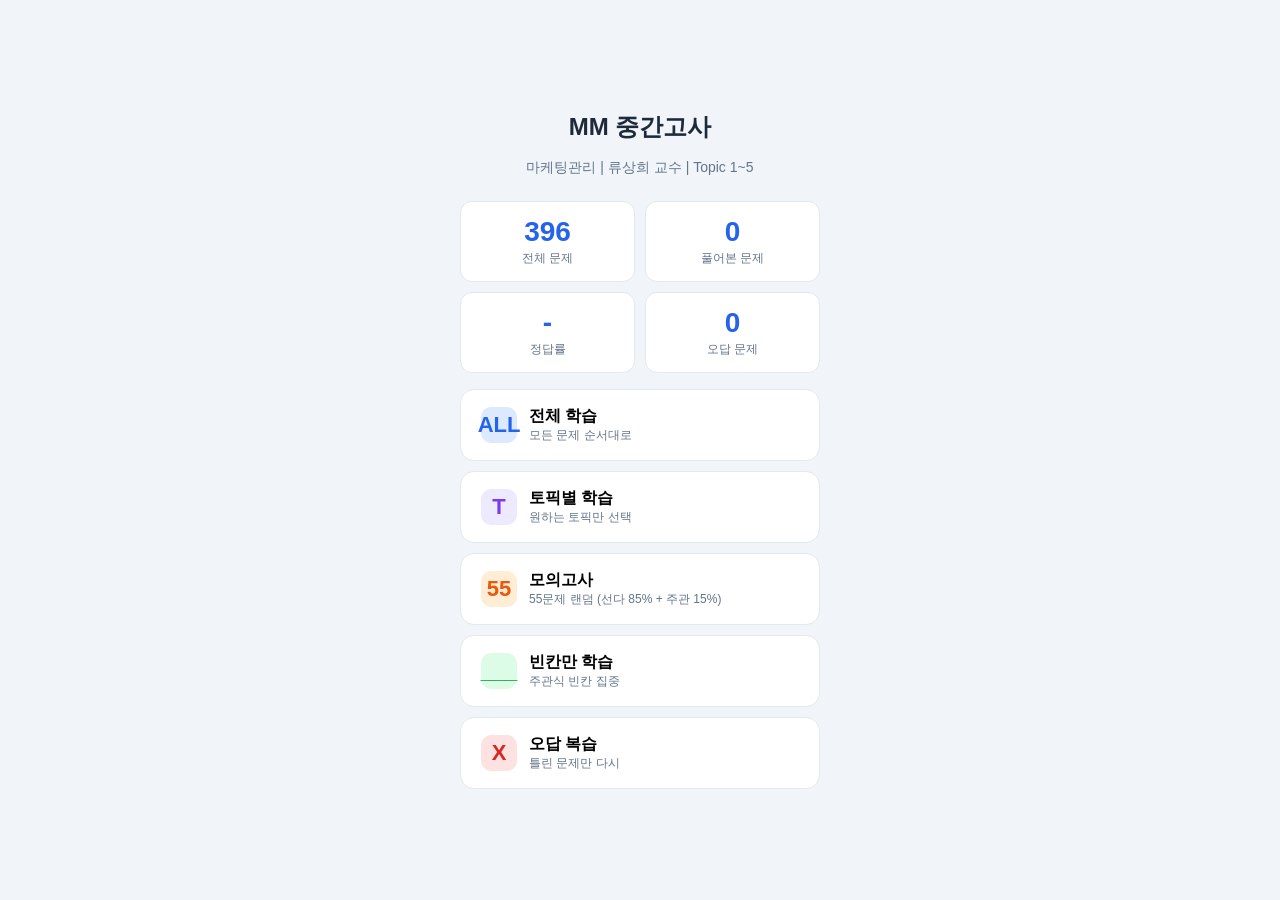
==== commit 871b23ea: "Fix SyntaxError from multiline strings in JSON question data Two "q" fields in ALL_QUESTIONS (ids 33" ====
--- a/mm-study.html
+++ b/mm-study.html
@@ -5515,11 +5515,7 @@
 "topic": 5,
 "section": "5.2",
 "type": "mc",
-"q": "문제해결조사(problem-solving research)에 해당하는 것을 모두 고른 것은?
-(가) 시장 세분화 기준 도출
-(나) 제품 개발 및 테스트
-(다) 판매 분석 및 판매 예측
-(라) 유통 경로 설계 및 평가",
+"q": "문제해결조사(problem-solving research)에 해당하는 것을 모두 고른 것은?\n(가) 시장 세분화 기준 도출\n(나) 제품 개발 및 테스트\n(다) 판매 분석 및 판매 예측\n(라) 유통 경로 설계 및 평가",
 "options": [
 "①(가), (나), (다)",
 "②(가), (나), (라)",
@@ -6466,12 +6462,7 @@
 "topic": 5,
 "section": "5.2",
 "type": "mc",
-"q": "다음 중 정성조사의 목적에 해당하는 것을 모두 고른 것은?
-(가) 이해(understand)
-(나) 측정(measure)
-(다) 발견(discover)
-(라) 예측(forecast)
-(마) 진단(diagnose)",
+"q": "다음 중 정성조사의 목적에 해당하는 것을 모두 고른 것은?\n(가) 이해(understand)\n(나) 측정(measure)\n(다) 발견(discover)\n(라) 예측(forecast)\n(마) 진단(diagnose)",
 "options": [
 "①(가), (나), (다)",
 "②(가), (다), (마)",
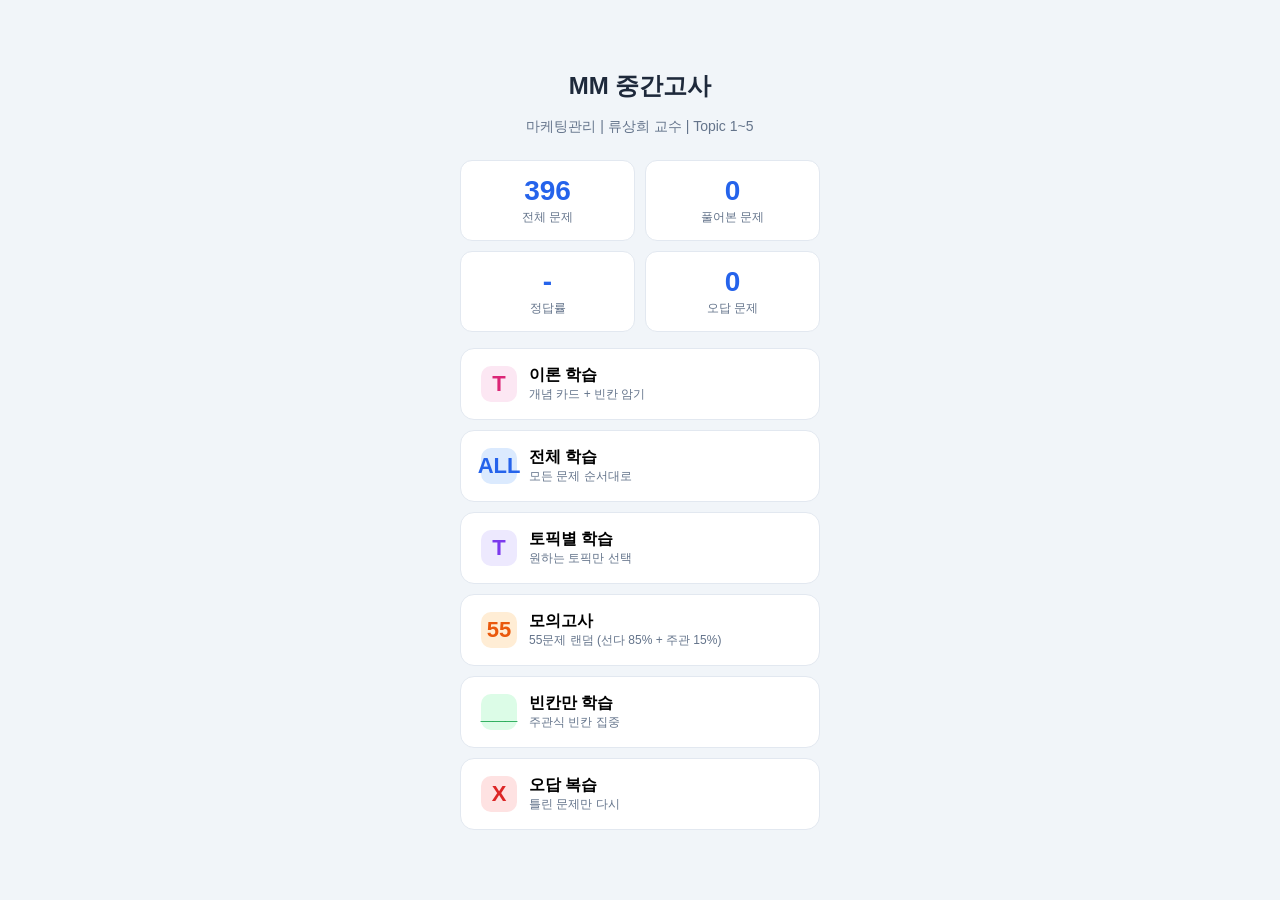
==== commit d39a586a: "feat: 이론 학습 모드 + PWA 홈화면 설치 지원 - 마크다운 정리본 기반 99장 이론 카드 (섹션별/토픽별 선택) - 빈칸 탭하여 암기, 마지막 카드에서 문제 풀기 연결 -" ====
--- a/mm-study.html
+++ b/mm-study.html
@@ -4,6 +4,13 @@
 <meta charset="UTF-8">
 <meta name="viewport" content="width=device-width,initial-scale=1,maximum-scale=1,user-scalable=no">
 <title>MM 중간고사 학습</title>
+<link rel="manifest" href="./manifest.json">
+<meta name="theme-color" content="#2563eb">
+<meta name="apple-mobile-web-app-capable" content="yes">
+<meta name="apple-mobile-web-app-status-bar-style" content="default">
+<meta name="apple-mobile-web-app-title" content="MM학습">
+<link rel="apple-touch-icon" href="./icon-192.png">
+<link rel="icon" type="image/svg+xml" href="./icon.svg">
 <style>
 *{margin:0;padding:0;box-sizing:border-box}
 :root{--pri:#2563eb;--ok:#16a34a;--no:#dc2626;--bg:#f1f5f9;--card:#fff;--txt:#1e293b;--sub:#64748b;--bdr:#e2e8f0}
@@ -98,11 +105,64 @@
 .review-card .rv-my{font-size:14px;color:var(--no);margin-bottom:8px}
 .review-card .rv-exp{font-size:13px;color:var(--sub);line-height:1.5}
 
+/* THEORY */
+#theory-select{padding:24px;gap:12px}
+#theory-select h2{font-size:20px;font-weight:700}
+.sec-group{margin-bottom:16px}
+.sec-group-title{font-size:14px;color:var(--sub);font-weight:600;padding:4px 0 6px;border-bottom:1px solid var(--bdr);margin-bottom:8px}
+.sec-btn{background:var(--card);border:1px solid var(--bdr);border-radius:10px;padding:12px 14px;font-size:14px;font-weight:500;cursor:pointer;display:flex;justify-content:space-between;align-items:center;margin-bottom:6px;transition:all .15s;width:100%}
+.sec-btn:active{transform:scale(.97)}
+.sec-btn .cnt{font-size:12px;color:var(--sub)}
+
+#theory{padding:0}
+.th-header{padding:12px 20px;background:var(--card);border-bottom:1px solid var(--bdr);position:sticky;top:0;z-index:10}
+.th-top{display:flex;justify-content:space-between;align-items:center;margin-bottom:8px}
+.th-top .th-num{font-size:14px;font-weight:700;color:var(--pri)}
+.th-top .th-sec{font-size:12px;color:var(--sub);background:var(--bg);padding:3px 10px;border-radius:20px}
+
+.th-body{flex:1;padding:20px;overflow-y:auto;padding-bottom:100px}
+.th-card-title{font-size:18px;font-weight:700;line-height:1.5;margin-bottom:14px;color:var(--pri);word-break:keep-all}
+.th-content{font-size:15px;line-height:1.7;word-break:keep-all}
+.th-content ul{list-style:none;padding:0;margin:0}
+.th-content li{padding:6px 0 6px 16px;position:relative}
+.th-content li::before{content:'•';position:absolute;left:0;color:var(--pri);font-weight:700}
+.th-content li.indent{padding-left:32px}
+.th-content li.indent::before{left:16px;color:var(--sub)}
+.th-content p{margin:8px 0}
+.th-content b{color:var(--txt)}
+.th-content code{background:#e0e7ff;color:#4338ca;padding:1px 5px;border-radius:4px;font-size:13px}
+.th-content .th-flow{background:#f8fafc;border:1px solid var(--bdr);border-radius:8px;padding:12px;font-size:14px;line-height:1.6;margin:8px 0;white-space:pre-wrap;font-family:inherit}
+.th-content table.th-table{width:100%;border-collapse:collapse;font-size:13px;margin:8px 0}
+.th-content .th-table td,.th-content .th-table th{border:1px solid var(--bdr);padding:8px 10px;text-align:left}
+.th-content .th-table tr:first-child td,.th-content .th-table th{background:#f1f5f9;font-weight:600}
+
+.th-blank{background:var(--pri);color:var(--pri);border-radius:4px;padding:1px 6px;cursor:pointer;transition:all .2s;user-select:none;-webkit-user-select:none}
+.th-blank.rv{background:#dbeafe;color:#1e40af}
+
+.th-footer{position:fixed;bottom:0;left:0;right:0;padding:12px 20px;padding-bottom:max(12px,env(safe-area-inset-bottom));background:var(--card);border-top:1px solid var(--bdr);display:flex;gap:10px}
+.th-footer button{flex:1;padding:14px;border-radius:12px;font-size:15px;font-weight:700;cursor:pointer;border:none;transition:all .15s}
+.th-footer button:active{transform:scale(.97)}
+.th-footer .th-prev{background:var(--bg);color:var(--sub);flex:.4}
+.th-footer .th-next{background:var(--pri);color:#fff}
+.th-footer .th-quiz-link{background:var(--ok);color:#fff}
+.th-reveal-all{background:none;border:1px dashed var(--bdr);border-radius:8px;padding:8px 14px;font-size:13px;color:var(--sub);cursor:pointer;margin-top:12px;width:100%}
+.th-reveal-all:active{background:#f8fafc}
+
+/* INSTALL BANNER */
+#install-banner{width:100%;max-width:360px;display:none}
+#install-banner .install-btn{background:linear-gradient(135deg,#2563eb,#7c3aed);color:#fff;border:none;border-radius:14px;padding:14px 20px;font-size:15px;font-weight:700;cursor:pointer;width:100%;display:flex;align-items:center;justify-content:center;gap:10px;transition:all .15s;box-shadow:0 2px 8px rgba(37,99,235,.25)}
+#install-banner .install-btn:active{transform:scale(.97);opacity:.9}
+#install-banner .install-btn .dl-icon{font-size:20px}
+#ios-install-guide{display:none;width:100%;max-width:360px;background:var(--card);border:1px solid var(--bdr);border-radius:14px;padding:14px 16px;font-size:13px;color:var(--sub);line-height:1.6;text-align:center}
+#ios-install-guide b{color:var(--txt)}
+
 /* UTILS */
 .mt8{margin-top:8px}.mt16{margin-top:16px}
 @media(min-width:500px){
   .quiz-body,.quiz-header,.quiz-footer{max-width:500px;margin-left:auto;margin-right:auto}
   #home,#topic-select,#result,#review{max-width:500px;margin-left:auto;margin-right:auto}
+  .th-body,.th-header,.th-footer{max-width:500px;margin-left:auto;margin-right:auto}
+  #theory-select{max-width:500px;margin-left:auto;margin-right:auto}
 }
 </style>
 </head>
@@ -120,6 +180,10 @@
   </div>
   <div id="resume-banner" class="menu" style="display:none"></div>
   <div class="menu">
+    <button class="menu-btn" onclick="showScreen('theory-select')">
+      <span class="icon purple" style="background:#fce7f3;color:#db2777">T</span>
+      <span class="info">이론 학습<small>개념 카드 + 빈칸 암기</small></span>
+    </button>
     <button class="menu-btn" onclick="startMode('all')">
       <span class="icon blue">ALL</span>
       <span class="info">전체 학습<small>모든 문제 순서대로</small></span>
@@ -140,6 +204,15 @@
       <span class="icon red">X</span>
       <span class="info">오답 복습<small>틀린 문제만 다시</small></span>
     </button>
+  </div>
+  <div id="install-banner">
+    <button class="install-btn" onclick="installApp()">
+      <span class="dl-icon">+</span>
+      홈 화면에 추가
+    </button>
+  </div>
+  <div id="ios-install-guide">
+    Safari 하단의 <b>공유</b> 버튼을 누른 뒤<br><b>홈 화면에 추가</b>를 선택하세요
   </div>
 </div>
 
@@ -197,6 +270,34 @@
   </div>
 </div>
 
+<!-- THEORY SELECT SCREEN -->
+<div id="theory-select" class="screen">
+  <button class="back-btn" onclick="showScreen('home')">&larr; 뒤로</button>
+  <h2>이론 학습</h2>
+  <div id="theory-topic-list"></div>
+</div>
+
+<!-- THEORY CARD SCREEN -->
+<div id="theory" class="screen">
+  <div class="th-header">
+    <div class="th-top">
+      <span class="th-num" id="th-num">1/10</span>
+      <span class="th-sec" id="th-sec">Topic 1 > 1.1</span>
+      <button class="quit-btn" onclick="showScreen('theory-select')">나가기</button>
+    </div>
+    <div class="progress-bar"><div class="fill" id="th-progress"></div></div>
+  </div>
+  <div class="th-body">
+    <div class="th-card-title" id="th-title"></div>
+    <div class="th-content" id="th-content"></div>
+    <button class="th-reveal-all" onclick="revealAllBlanks()">빈칸 모두 보기</button>
+  </div>
+  <div class="th-footer">
+    <button class="th-prev" id="th-prev-btn" onclick="prevCard()">이전</button>
+    <button class="th-next" id="th-next-btn" onclick="nextCard()">다음</button>
+  </div>
+</div>
+
 <!-- REVIEW SCREEN -->
 <div id="review" class="screen">
   <button class="back-btn" onclick="showScreen('result')">&larr; 결과로</button>
@@ -6541,6 +6642,7 @@
   document.getElementById(id).classList.add('active');
   if(id==='home') updateHome();
   if(id==='topic-select') buildTopicList();
+  if(id==='theory-select') buildTheoryTopicList();
   window.scrollTo(0,0);
 }
 
@@ -6867,6 +6969,256 @@
   showScreen('review');
 }
 
+
+// ===== THEORY DATA =====
+const THEORY_DATA = [{"t":1,"s":"1.1","st":"마케팅이란?","title":"마케팅과 생산의 관계","md":"- Marketing: 소비자 만족도를 파악하여 알맞는 제품을 생산할 수 있도록\n- Production: 재화 생산, 서비스 수행"},{"t":1,"s":"1.1","st":"마케팅이란?","title":"마케팅이 극복하는 불일치와 분리 (7가지)","md":"- 불일치: 수량의 불일치, 종류의 불일치\n- 분리: 공간 분리, 시간 차이, 정보 격차, 가치 차이, 소유권 차이"},{"t":1,"s":"1.1","st":"마케팅이란?","title":"마케팅의 총괄적 기능 (Universal Functions) — 8가지","md":"- 구입, 판매, 운송, 보관, 상품 표준화 및 품질, 자금조달, 위험 부담, 시장 정보"},{"t":1,"s":"1.1","st":"마케팅이란?","title":"거시마케팅 (Macro-marketing)","md":"- 생산과 소비를 연결해주는 가교 역할 (사회적 유통 현상)\n- 수량 및 종류의 **`불일치`** → 마케팅의 보편적, 총괄적 기능\n- **`경제체제`**의 종류: 명령경제(정부) vs. 시장경제(시장참여자)\n- 정의: a social process that directs an economy's flow of goods and services from producers to consumers in a way that effectively matches heterogeneous supply and demand and accomplishes the objectives of society"},{"t":1,"s":"1.1","st":"마케팅이란?","title":"마케팅의 정의 (AMA 2017)","md":"- \"Marketing is the activity, set of institutions, and processes for creating, communicating, delivering, and exchanging offerings that have value for customers, clients, partners, and society at large.\"\n- 거시(사회적 유통) < 미시(기업 활동)"},{"t":1,"s":"1.1","st":"마케팅이란?","title":"마케팅의 핵심은 고객","md":"- 고객(customer): 기업이 개발, 가격 책정, 유통, 판매하는 제품을 구매하는 사람들\n- **`목표시장(target market)`**: 기업이 자사의 마케팅 활동을 전개하고자 하는 고객집단"},{"t":1,"s":"1.2","st":"4Ps: Product, Place, Promotion, Price","title":"마케팅믹스 (Marketing Mix)","md":"- Product: 제품을 개발하고 관리하는 것\n- Place: 제품을 고객이 구매하기에 적합한 장소에 제공하는 것\n- Price: 제품을 합리적인 가격에 제공하는 것\n- Promotion: 제품이 고객을 만족시킬 수 있도록 고객과의 합리적인 의사소통을 하는 것"},{"t":1,"s":"1.2","st":"4Ps: Product, Place, Promotion, Price","title":"제품 (Product)","md":"- 재화: 물리적인 개체\n- **`서비스`**: 인간 및 기계 작동을 사용하여 고객에게 무형의 가치를 제공\n- 아이디어: 개념, 철학, 이미지, 쟁점이나 사안"},{"t":1,"s":"1.2","st":"4Ps: Product, Place, Promotion, Price","title":"유통 (Place)","md":"- **`인터넷`**의 출현은 전통적 방식의 유통에 큰 영향"},{"t":1,"s":"1.2","st":"4Ps: Product, Place, Promotion, Price","title":"촉진 (Promotion)","md":"- **`정보제공(커뮤니케이션)`**, 설득, 관심 부여"},{"t":1,"s":"1.2","st":"4Ps: Product, Place, Promotion, Price","title":"가격 (Price)","md":"- 고객이 구매할 제품의 가치에 대하여 민감\n- 경쟁을 위한 도구로 사용"},{"t":1,"s":"1.3","st":"마케팅 개념과 소비자 가치","title":"가치 (Value)","md":"- 가치 = 혜택 - 비용\n- 가치는 비용과 이득 간의 **`주관적`** 평가\n- 우월한 고객가치: 혜택 High / 비용 Low\n- 열등한 고객가치: 혜택 Low / 비용 High"},{"t":1,"s":"1.3","st":"마케팅 개념과 소비자 가치","title":"고객과의 관계 — 교환","md":"- **`교환`**: 두 명 이상의 이해당사자 참여, 양쪽 만족, 가치에 대한 확신, 신뢰"},{"t":1,"s":"1.3","st":"마케팅 개념과 소비자 가치","title":"이해관계자(stakeholder)와의 관계","md":"- 고객, 종업원, 투자자와 주주, 공급자, 정부/지역사회"},{"t":1,"s":"1.3","st":"마케팅 개념과 소비자 가치","title":"역동적 마케팅 환경 (marketing environment)","md":"- 경쟁적, 경제적, 정치적, 법률적, 기술적, 사회문화적 요소\n- 미래에 대한 예측을 불투명하게 (**`불확실성`**)\n- 마케팅믹스 변수는 통제 가능 vs. 환경변수는 통제 불가 → 계획 및 대비"},{"t":1,"s":"1.3","st":"마케팅 개념과 소비자 가치","title":"마케팅 개념 (marketing concept)","md":"- 고객의 욕구 충족 + 기업의 목표 달성을 위한 총체적이고 조직화된 기업의 활동\n- 3요소: 고객만족, 기업의 총체적 활동, 기업의 목표실적 → **`마케팅 개념`**"},{"t":1,"s":"1.3","st":"마케팅 개념과 소비자 가치","title":"마케팅 개념의 발전","md":"| 시기 | 관점 | 핵심 |\n|------|------|------|\n| 19세기 후반 | **`생산`** 관점 | 산업혁명, 대량생산, 효율성 |\n| 20세기 전반 | **`판매`** 관점 | 경쟁 치열, 인적판매/광고/유통 강조 |\n| 20세기 중반 | **`마케팅`** 관점 | 시장지향(market orientation), 고객만족 중심 |"},{"t":1,"s":"1.3","st":"마케팅 개념과 소비자 가치","title":"고객관계관리 (CRM)","md":"- 고객 정보 획득 → 마케팅 전략 적용 → 바람직한 고객관계 유지\n- **`고객생애가치(고객평생가치)`**를 극대화"},{"t":1,"s":"1.3","st":"마케팅 개념과 소비자 가치","title":"고객평생가치 (Customer Lifetime Value)","md":"- 고객이 회사에 가져올 수 있는 평생 이익 공헌도\n- **`브랜드`** 자산\n- 시장점유율 → 고객점유율\n- 구전효과 (WOM; word-of-mouth)"},{"t":1,"s":"1.4","st":"세계경제에서의 마케팅의 중요성","title":"세계경제에서의 마케팅의 중요성","md":"- 마케팅 비용은 구매자 비용에서 큰 부분\n- 비영리단체에도 사용\n- 기술력으로 사람들을 연결 (이메일/웹사이트/앱)\n- **사회책임적 마케팅**: 기업과 고객, 주주의 복지를 증진하는 공생관계"},{"t":2,"s":"2.1","st":"전략적 계획 과정","title":"전략적 마케팅 관리 (strategic marketing management)","md":"- 사업계획 단계부터 실행, 성과 평가까지 모든 마케팅 활동을 **`통합적`**이며 **`체계적`**으로 운영\n- 장기적 관점에서 고객관계 → 조직 목표와 부합\n- 자원의 최소화"},{"t":2,"s":"2.1","st":"전략적 계획 과정","title":"전략적 계획 (strategic planning) 과정","md":"```\n사명(Mission) → 기업 단계 전략 → 사업 단계 전략 → 마케팅 전략 → 마케팅 믹스(4P)\n```"},{"t":2,"s":"2.1","st":"전략적 계획 과정","title":"조직의 미션과 목표","md":"- Mission statement: 현재 조직의 임무 목적 (purpose for being)\n- Vision statement: 조직의 미래 (positioning의 시작)\n- Value statement: 조직의 근간을 이루는 가치체계 (윤리적 정책)\n- \"우리의 고객은 누구인가\" & \"우리의 핵심역량은 무엇인가\""},{"t":2,"s":"2.1","st":"전략적 계획 과정","title":"기업 아이덴티티 (Corporate Identity)","md":"- 고유의 symbol, 개성, 철학을 통해 모든 기업활동\n- CIM (corporate identity management): 다학문적 접근\n- 이해관계자들에게 **`일관적`**인 메시지 전달\n- 조직 전체의 정체성 vs. brand image (특정 제품/서비스에 집중)"},{"t":2,"s":"2.1","st":"전략적 계획 과정","title":"기업전략 (Corporate Strategy)","md":"- 각 업무 분야에 소요되는 자원을 적절하게 분배하여 목표 달성\n- 자원을 외부 환경적 기회 활용 + 위험 최소화에 사용"},{"t":2,"s":"2.1","st":"전략적 계획 과정","title":"전략적 사업단위 (SBU; Strategic Business Unit)","md":"- 하나의 기업 내부에서 독립적인 전략을 수립하고 실행하는 사업 단위\n- 자체적인 제품·시장 범위, 경쟁자, 목표, 전략"},{"t":2,"s":"2.1","st":"전략적 계획 과정","title":"시장 관련 지표","md":"- 시장(market): 제품에 대한 필요성 + 구매 능력 + 의지 + 권한을 가진 상태\n- 시장성장률 = (market size t − market size t-1) / market size t-1 × 100\n- **`시장점유율`**(market share) = business sales / market sales × 100"},{"t":2,"s":"2.1","st":"전략적 계획 과정","title":"BCG 매트릭스 (시장성장률/시장점유율 도표)","md":"- Boston Consulting Group, Bruce Henderson (1968)\n- **`SBU`**가 주요 분석 대상 (portfolio management)\n\n|  | 시장점유율 High | 시장점유율 Low |\n|--|----------------|----------------|\n| **성장률 High** | ★ Stars (유망/성장사업): 시장 리더, 적극적 투자 | ? Question Marks (문제/개발사업): 성장가능성 있으나 경쟁 치열 |\n| **성장률 Low** | 💰 Cash Cows (자금원천/수익사업): 안정적 수익, 비용절감 유지 | 🐕 Pets/Dogs (쇠퇴/사양사업): 수익성 낮아 철수/구조조정 |\n\n- 한계: 마케팅 전략 처방전 아님, 시장점유율 ≠ 지속적 성과의 직접 예측변수, 급변하는 시장 적응능력"},{"t":2,"s":"2.1","st":"전략적 계획 과정","title":"핵심역량 (Core Competencies)","md":"- 경쟁사보다 월등히 뛰어나게 수행할 수 있는 특정 역량/기술\n- 조건: 고객가치 창출, 경쟁사 모방 어려움, 다양한 시장에서 응용 가능"},{"t":2,"s":"2.1","st":"전략적 계획 과정","title":"시장기회 (Market Opportunity)","md":"- 소비자 니즈 변화, 기술혁신, 법규/정책 변화, 경쟁환경 변화"},{"t":2,"s":"2.1","st":"전략적 계획 과정","title":"경쟁우위 (Competitive Advantage)","md":"- 기업의 핵심역량이 시장의 기회를 잘 맞출 수 있을 때"},{"t":2,"s":"2.1","st":"전략적 계획 과정","title":"SWOT 분석","md":"- **`내부적`** 요소: 강점(S), 약점(W) — 조직의 능력\n- **`외부적`** 문제: 기회(O), 위협(T) — 해당 조직뿐만 아닌 모든 조직 당면"},{"t":2,"s":"2.1","st":"전략적 계획 과정","title":"시장기회의 4가지 유형 (Ansoff 매트릭스)","md":"|  | 기존 제품 | 새 제품 |\n|--|----------|---------|\n| **기존 시장** | 시장침투 (Market Penetration) | 제품개발 (Product Development) |\n| **새 시장** | 시장개발 (Market Development) | 다각화 (Diversification) |"},{"t":2,"s":"2.1","st":"전략적 계획 과정","title":"선발 vs. 후발 진입 기업","md":"| | 선발 진입 기업 | 후발 진입 기업 |\n|--|--------------|--------------|\n| 이점 | 장기간 경쟁우위, 고객 선점, 브랜드 로열티, 특허 | 검증된 시장, 선발의 사례 학습, 적은 초기비용 |\n| 위험 | 높은 개발비용, 불확실한 시장, 예기치 못한 고객반응 | 특허 장벽, 고객 선점(brand switching 비용) |"},{"t":2,"s":"2.1","st":"전략적 계획 과정","title":"SMART 목표","md":"- Specific (구체적), Measurable (정량화), Achievable (실현가능), Realistic (현실적), Time-specific (시간계획)"},{"t":2,"s":"2.1","st":"전략적 계획 과정","title":"마케팅 전략 (Marketing Strategy)","md":"- 목표고객 선정 + 마케팅 믹스 구성\n- SWOT 분석 선행 → 강점을 기회와 연결, 약점/위협 최소화\n- 지속가능한 경쟁우위 (sustainable competitive advantage) 발견"},{"t":2,"s":"2.1","st":"전략적 계획 과정","title":"목표고객 선정","md":"- 요구나 성향이 **`유사한`** 특정 그룹의 고객\n- mass marketing (생산중심) vs. target marketing (시장중심)"},{"t":2,"s":"2.1","st":"전략적 계획 과정","title":"마케팅 계획서 (Marketing Plan)","md":"- 마케팅 전략을 수행하기 위한 구체적 수행 활동의 가이드라인\n- Marketing Program = Marketing Plan + Marketing Strategy + Marketing Mix + Target Market"},{"t":3,"s":"3.1","st":"3C","title":"시장 (Market) 정의","md":"- 특정 제품/서비스에 대해 a) 욕구 b) 구매 능력 c) 구매 의지 d) 구매 권한을 가진 개인/조직의 집합\n- 소비자시장 (B2C): 개인/가계가 자신의 소비와 편익을 위해 구매\n- 비즈니스시장 (B2B): 재판매, 생산, 조직운영 목적으로 구매"},{"t":3,"s":"3.1","st":"3C","title":"3C와 STP","md":"- 3C: Customer(소비자), Competitors(경쟁자), Company(자사)\n- STP: Segmentation(세분화), Targeting(표적화), Positioning(위치화)"},{"t":3,"s":"3.1","st":"3C","title":"PESTEL 분석","md":"- Political(정치), Economic(경제), Social(사회), Technological(기술), Environmental(환경), Legal(법률)\n- 거시환경은 기업의 입장에서 **`통제`**가 거의 불가능"},{"t":3,"s":"3.1","st":"3C","title":"소비자 분석 (Consumer Analysis)","md":"- 소비자 니즈 분석: inside out(기업 중심) vs. outside in(고객 중심)\n- 시장분석: 시장 규모, 성장률, 수익성, 경쟁강도, 트렌드"},{"t":3,"s":"3.1","st":"3C","title":"경쟁자 분석 (Competitor Analysis)","md":"- 경쟁자의 전략, 강점/약점, 시장 내 위치 파악\n- 경쟁구조:\n\n| 유형 | 설명 |\n|------|------|\n| 완전독점 (monopoly) | 단일 기업이 공급 |\n| 과점 (oligopoly) | 소수 대형 기업 지배 (순수과점 / 차별적 과점) |\n| **`독점적 경쟁`** (monopolistic competition) | 다수 기업, 유사하지만 차별화된 제품 |\n| 완전경쟁 (pure competition) | 다수 공급자/수요자, 동질적 제품, 가격수용자 |"},{"t":3,"s":"3.1","st":"3C","title":"Porter's 5 Forces (경쟁 요인)","md":"- 산업 내 경쟁자\n- 잠재적 진입자의 위협\n- 대체품의 위협 → **`덜`** 매력적인 시장\n- 구매자의 교섭력 → 강하면 **`덜`** 매력적\n- 공급자의 교섭력"},{"t":3,"s":"3.1","st":"3C","title":"자사 분석 (Company Analysis)","md":"- 성과분석: 매출성장률, 시장점유율, 수익성, 고객지표\n- 원가분석: 비용우위는 **`경쟁우위`**의 중요한 원천\n- 브랜드 자산 분석\n- 강점/약점 분석: 경쟁 시장 조건하에서 **`상대적`**인 의미"},{"t":3,"s":"3.2","st":"Segmentation","title":"시장세분화 (Segmentation)","md":"- 전체 시장을 유사한 제품 니즈를 갖는 소비자들로 구성된 하위집단으로 나누는 과정\n- 세분시장(market segment): 한 개 혹은 더 많은 **`공통적인`** 특성을 공유하는 집단"},{"t":3,"s":"3.2","st":"Segmentation","title":"성공적 시장세분화 조건","md":"- 고객 니즈는 **`이질적`**이어야 함\n- 세분시장은 식별되고 나눌 수 있어야 함\n- 충분한 이익 잠재성\n- 기업이 선택한 세분시장에 접근 가능해야 함"},{"t":3,"s":"3.2","st":"Segmentation","title":"시장세분화 절차 4단계","md":"1. 조사단계 (research): 소비자 동기, 태도, 행동 파악\n2. 분석단계 (analysis): 요인분석(factor analysis) → **`군집분석`**(cluster analysis)\n3. 세부요약설명단계 (profiling): 각 군집의 특성 설명\n4. 전략 연결 (STP): 표적시장 선택과 포지셔닝의 시작"},{"t":3,"s":"3.2","st":"Segmentation","title":"소비자시장 세분화 변수","md":"| 변수 유형 | 예시 |\n|-----------|------|\n| 인구통계적 (demographic) | 연령, 성별, 인종, 소득, 교육, **`가족생활주기`** |\n| 지리통계적 (geographic) | 기후, 지형, 도시 규모, 시장밀도 |\n| 심리통계적 (psychographic) | 개성, 동기, 라이프스타일(AOI), 가치관 |\n| 행동적 (behavioral) | 사용여부, 사용량, 충성도, 이점/혜택 |\n\n- **`지리인구통계적`** 세분화 (geodemographic segmentation): lifestyle과 인구통계학적 정보를 바탕으로 지역 단위로 군집화\n- 심리통계적 변수: 경쟁제품 간에 **`실질적 차이`**가 없고 소비자 니즈가 다른 변수와 의미 있게 연결되지 않을 때 활용"},{"t":3,"s":"3.2","st":"Segmentation","title":"세분화 전략 기준","md":"- homogeneous (similar) within: 세분시장 내 유사\n- heterogeneous (different) between: 세분시장 간 상이\n- substantial: 충분히 큰 규모\n- operational: 실용적으로 식별 가능"},{"t":3,"s":"3.3","st":"Targeting","title":"표적시장 선정 5가지 유형","md":"| 유형 | 설명 |\n|------|------|\n| 단일세분시장 집중 | 단일 제품 → 단일 세분시장 |\n| **`선택적`** 전문화 | 매력적인 몇 개의 세분시장에 진입 |\n| 제품 전문화 | 단일 제품 → 여러 세분시장 |\n| **`시장`** 전문화 | 특정 고객집단의 여러 욕구 충족 위해 다양한 제품 |\n| 전체시장 확보 | 대기업이 전체 시장을 커버 |"},{"t":3,"s":"3.4","st":"Positioning","title":"위치화 전략 (Positioning)","md":"- 마케팅 믹스를 이용하여 소비자의 의식에 자사 제품의 정확한 위치를 심어주는 것\n- 유형: 속성/효익, 사용상황, 제품사용자, 경쟁"},{"t":3,"s":"3.4","st":"Positioning","title":"재포지셔닝 (Repositioning)","md":"- 경쟁환경과 소비자 인식 변화에 대응하여 위치를 재설정\n- when: 경쟁 심화, 소비자 니즈 변화, 브랜드 노후화, 기존 포지셔닝 실패\n- how: 속성/혜택 변경, 타겟 변경, 경쟁기준 변경\n- risk: 기존 고객 이탈, 브랜드 정체성 혼란, 커뮤니케이션 비용 증가"},{"t":3,"s":"3.4","st":"Positioning","title":"포지셔닝맵 (Perceptual Map)","md":"- 소비자의 **`지각`**/인식을 기반으로 자사/경쟁 제품의 위치를 시각적으로 표현\n- 차원 선택 → 제품 위치 설정 (mapping) → 이상점 도출 (ideal point)\n- 활용: 시장 공백 규명, 현재 위치 파악, 경쟁 상황 파악, 이상점 거리 분석, 마케팅 효과 측정"},{"t":4,"s":"4.1","st":"소비자 구매행동","title":"소비자 구매 의사결정 과정 5단계","md":"```\n문제인식 → 정보탐색 → 대안평가 → 구매 → 구매후평가\n```"},{"t":4,"s":"4.1","st":"소비자 구매행동","title":"1단계: 문제인식 (Problem Recognition)","md":"- 현재 상태와 바람직한 상태 간의 **`차이(gap)`**를 인식할 때 시작\n- 내적 자극: 제품 고갈, 생리적 욕구\n- 외적 자극: 광고, 신제품 출시, 사회적 영향"},{"t":4,"s":"4.1","st":"소비자 구매행동","title":"2단계: 정보탐색 (Information Search)","md":"- 내적 탐색: 과거 경험, **`기억`**, 지식\n- 외적 탐색: 개인적/상업적/공적/경험적 정보원\n- 지각된 위험과 관여도 수준이 높을수록 더 많은 외적 탐색"},{"t":4,"s":"4.1","st":"소비자 구매행동","title":"3단계: 대안평가 (Evaluation of Alternatives)","md":"- 전체집합 → 인지집합 → **`고려`** 집합 → 선택집합 → 의사결정\n- 평가기준: 객관적 (가격, 크기, 성능) + 주관적 (스타일, 이미지)\n- **`프레이밍(틀)`** 효과: 동일 정보라도 제시방식에 따라 판단이 달라짐"},{"t":4,"s":"4.1","st":"소비자 구매행동","title":"다속성 태도모델 (Fishbein Model)","md":"- A₀ = Σ(Bᵢ × Iᵢ)\n  - A₀: 특정 대상에 대한 태도\n  - Bᵢ: 특정 대상이 속성 i를 갖고 있다는 **`신념`** 정도\n  - Iᵢ: 소비자가 속성 i에 부여하는 중요성 정도\n- 활용 전략: 신념 변화, 중요도 조정, 새로운 속성 도입, 비교광고"},{"t":4,"s":"4.1","st":"소비자 구매행동","title":"4단계: 구매 (Purchase)","md":"- 상황적 요인, 예기치 못한 요인, 경쟁적 영향"},{"t":4,"s":"4.1","st":"소비자 구매행동","title":"5단계: 구매후평가 (Post-purchase Evaluation)","md":"- **`기대-성과 불일치`** 이론: 기대(E) 대비 성과(P)\n  - P > E → 만족 / P < E → 불만족\n  - 핵심: 적절한 기대 수준을 갖게 하는 것이 관건\n- VOC(Voice of Customer) 수집, A/S 보강"},{"t":4,"s":"4.1","st":"소비자 구매행동","title":"관여도 (Involvement)","md":"- 소비자가 특정 제품/구매 상황에 대해 느끼는 개인적 중요성과 관심 수준\n- 고관여 (high involvement): 적극적 정보탐색과 평가\n- 저관여 (low involvement): 제한된 정보탐색, 단순한 의사결정\n- 지속적 관여 (enduring): 장기적이고 지속적인 관심\n- 상황적 관여 (situational): 일시적으로 유발"},{"t":4,"s":"4.1","st":"소비자 구매행동","title":"소비자 의사결정 유형","md":"| 유형 | 관여도 | 특징 |\n|------|--------|------|\n| 확장적 의사결정 | 고관여 | 비싸고 친숙하지 않은 제품, 많은 시간과 노력 |\n| 한정적 의사결정 | 중간 | 친숙한 제품군 내 새 브랜드 |\n| 반복반응행동 | 저관여 | 저가격 반복구매, 습관적 |\n| 충동구매 | - | 강한 즉각적 욕구, 비계획적 |"},{"t":4,"s":"4.1","st":"소비자 구매행동","title":"4가지 구매행동 매트릭스","md":"|  | **`지각된 제품 차별화`** High | 차별화 Low |\n|--|---------------------------|------------|\n| **`관여도`** High | 복잡하고 신중한 구매행동 | 부조화 감소 구매행동 |\n| 관여도 Low | 다양성 추구 구매행동 | 습관적 구매행동 |"},{"t":4,"s":"4.1","st":"소비자 구매행동","title":"경제적 영향","md":"- **`재량`** 소득 (discretionary income): 가처분소득에서 기본 생활비 제외\n- 가처분소득 (disposable income): 세금 제외 후 사용 가능한 소득"},{"t":4,"s":"4.1","st":"소비자 구매행동","title":"상황적 영향 (Situational Influence)","md":"- 물리적 환경, 사회적 환경, 시간, 구매 목적, 기분/조건"},{"t":4,"s":"4.1","st":"소비자 구매행동","title":"심리적 영향 (Psychological Influence)","md":""},{"t":4,"s":"4.1","st":"소비자 구매행동","title":"지각 (Perception)","md":"- 선택적 지각: 선택적 **`주의`** / 선택적 왜곡 / 선택적 저장\n- **`지각적 조직화`**: 형상-배경 (figure-ground), 완결성 (closure)\n- 해석: 개인의 경험과 기대를 반영하여 의미 부여"},{"t":4,"s":"4.1","st":"소비자 구매행동","title":"동기 (Motive)","md":"- **`매슬로우의 욕구단계이론`** (Maslow's Hierarchy of Needs)\n  1. 생리적 욕구 (physiological)\n  2. 안전의 욕구 (security)\n  3. 사회적 욕구 (social)\n  4. 존경의 욕구 (esteem)\n  5. 자아실현의 욕구 (self-actualization)"},{"t":4,"s":"4.1","st":"소비자 구매행동","title":"학습 (Learning): 경험과 정보에 의해 지식과 행동이 변화","md":""},{"t":4,"s":"4.1","st":"소비자 구매행동","title":"태도 (Attitude)","md":"- 인지적 (cognitive) / 감정적 (affective) / 행동적 (behavioral)\n- 행동에 **`지속적`**인 영향\n- **`태도척도`** (attitude scale): 형용사 구절/문장에 대한 반응으로 태도 측정"},{"t":4,"s":"4.1","st":"소비자 구매행동","title":"성격 (Personality): 특정 상황에서 일관된 행동을 유도하는 고유한 심리적 특성","md":"- 자아개념 (self-concept), 라이프스타일 (lifestyle)"},{"t":4,"s":"4.1","st":"소비자 구매행동","title":"사회적 영향 (Social Influence)","md":"- 역할: 특정 위치에 걸맞는 행동/활동\n- 준거집단 (reference group): 1차(primary, 가까운 관계) / 2차(secondary, 덜 친밀)\n- **`의견선도자`** (opinion leader): 비공식 집단에서 정보를 제공하는 구성원\n- 문화 (culture): 한 사회의 가치관, 지식, 신념, 관습의 총체\n- **`하위문화`** (subculture): 동질적 특성/가치관/행동패턴을 공유하는 하위집단"},{"t":4,"s":"4.2","st":"비즈니스 시장과 구매행동","title":"비즈니스 시장 4가지 유형","md":"| 유형 | 설명 |\n|------|------|\n| 생산자시장 (producer) | 다른 제품 생산 위해 원자재/부품/설비 구매 |\n| 재판매자시장 (reseller) | 이윤 붙여 재판매 (도매상, 소매상) |\n| 정부시장 (government) | 공공서비스 제공 위해 구매, 경쟁입찰/협상계약 |\n| 기관시장 (institutional) | 교육/의료/복지 등 비영리조직 |"},{"t":4,"s":"4.2","st":"비즈니스 시장과 구매행동","title":"비즈니스 거래 특성","md":"- 대규모 거래, 경제적 가치 중심, 고위험·고가, 맞춤형 요구, 장기적 관계"},{"t":4,"s":"4.2","st":"비즈니스 시장과 구매행동","title":"비즈니스 고객 속성","md":"- **`전문적`** 구매자\n- 조직 목표 + 개인 목표 동시 추구\n- 합리적/가치 극대화 의사결정\n- 신뢰 기반 장기적 파트너십"},{"t":4,"s":"4.2","st":"비즈니스 시장과 구매행동","title":"구매 유형","md":"| 유형 | 설명 |\n|------|------|\n| 신규구매 (new-task) | 처음 구매, **`불확실성`**과 위험 높음 |\n| 수정재구매 (modified rebuy) | 기존 경험 바탕으로 사양/가격/공급자 변경 |\n| 단순재구매 (straight rebuy) | 변경 없이 반복, 루틴화 |"},{"t":4,"s":"4.2","st":"비즈니스 시장과 구매행동","title":"비즈니스 제품의 산업수요","md":"- 집중된 수요: 소수 대형 고객이 상당 부분 차지\n- **`파생수요`** (derived demand): 최종 소비자 수요로부터 파생\n- 공통수요 (joint demand): 둘 이상의 품목이 조합\n- 비탄력적 수요: 가격 변화에 수요 변화 작음\n- 변동적 수요: 소비재보다 수요 변동성 큼"},{"t":4,"s":"4.2","st":"비즈니스 시장과 구매행동","title":"구매센터 (Buying Center / Decision-Making Unit)","md":"- 사용자 (user): 실제 사용하는 구성원\n- 영향력행사자 (influencer): 기술 관련 직원, 제품명세서/대안비교 관여\n- 구매자 (buyer): 공급자 선정, 조건 협상\n- 의사결정자 (decider): 실제 선정 결정\n- 문지기 (gatekeeper): 정보 흐름 통제"},{"t":5,"s":"5.1","st":"마케팅조사의 중요성","title":"마케팅정보시스템 (MIS)","md":"- 내부/외부 환경으로부터 정보를 지속적으로 수집·분석·저장·배포하는 체계\n- 구성: 사람(people), 장비(equipment), 절차(procedures)\n- 데이터베이스 (database): 조직 내외부 데이터를 체계적으로 관리\n- 빅데이터 (big data): 대규모·고속·다양한 형태의 데이터"},{"t":5,"s":"5.1","st":"마케팅조사의 중요성","title":"마케팅조사 (Marketing Research)","md":"- 마케팅 의사결정 관련 문제 해결/기회 탐색을 위해 정보를 체계적으로 설계·수집·분석·해석·보고하는 과정\n- 관리자의 직관 의존을 줄이고 데이터 기반 의사결정"},{"t":5,"s":"5.1","st":"마케팅조사의 중요성","title":"조사 분류","md":"- 문제확인조사: 현재/잠재적 문제와 기회 파악\n- 문제해결조사: 특정 마케팅 문제 해결, 의사결정 지원"},{"t":5,"s":"5.2","st":"마케팅조사 방법론","title":"두 가지 형식의 자료","md":"| | 질적 자료 (qualitative) | 양적 자료 (quantitative) |\n|--|------------------------|------------------------|\n| 형태 | 서술적, 묘사적 정보 | 수치로 나타낼 수 있는 정보 |\n| 목적 | 왜(why), 어떻게(how) | 무엇(what), 누가(who), 언제(when) |\n| 활용 | 탐색적 조사 | 결론적 조사 |"},{"t":5,"s":"5.2","st":"마케팅조사 방법론","title":"마케팅조사의 종류","md":""},{"t":5,"s":"5.2","st":"마케팅조사 방법론","title":"탐색적 조사 (Exploratory)","md":"- 명확하게 정의되지 않은 문제를 이해하는 **`초기`** 단계의 조사\n- 방법: 문헌조사, 전문가 인터뷰, 고객자문위원회\n- 개별 인터뷰 (in-depth interview): 1대1로 **`심층적`**으로 탐색\n  - 구조화 / 반구조화 / 비구조화\n- 포커스 그룹 인터뷰 (FGI): 6~10명, 집단 상호작용\n  - **`진행자/사회자`** (moderator): 중립적 태도, 균형 있게 유도"},{"t":5,"s":"5.2","st":"마케팅조사 방법론","title":"결론적 조사 (Conclusive)","md":"- **`기술적`** 조사 (descriptive): 특성/분포/행동을 체계적으로 파악\n  - 변수 간 관계 설명 가능하나 인과관계 규명에는 한계\n- 실험적 조사 (experimental): **`인과관계`** 규명\n  - 독립변수(IV): 연구자가 조작하는 원인변수\n  - 종속변수(DV): IV에 따라 영향받는 결과변수\n  - 외생변수: IV 외에 DV에 영향 미칠 수 있는 변수"},{"t":5,"s":"5.2","st":"마케팅조사 방법론","title":"마케팅조사 5단계","md":"```\n문제점 규명 및 정의 → 상황분석 및 조사 설계 → 자료 수집 → 조사결과 해석 → 결과 보고\n```"},{"t":5,"s":"5.2","st":"마케팅조사 방법론","title":"조사 설계","md":"- **`가설`** 설정 (hypothesis): 두 개 이상의 변수 간 관계에 대한 검증 가능한 예측"},{"t":5,"s":"5.2","st":"마케팅조사 방법론","title":"자료 수집","md":"- 1차 자료 (primary data): 특정 연구 목적을 위해 **`직접`** 수집\n- 2차 자료 (secondary data): 기존에 다른 목적으로 수집된 자료"},{"t":5,"s":"5.2","st":"마케팅조사 방법론","title":"표본추출 (Sampling)","md":"- 모집단 (population): 전체 대상 집합\n- 표본 (sample): 모집단을 대표하는 일부"},{"t":5,"s":"5.2","st":"마케팅조사 방법론","title":"확률 표본추출법","md":"- 단순무작위 (random): 모든 구성원이 동일한 확률\n- **`층화`** (stratified): 모집단을 층(strata)으로 나눈 뒤 각 층에서 추출"},{"t":5,"s":"5.2","st":"마케팅조사 방법론","title":"비확률 표본추출법","md":"- 편의 (convenience): 가장 쉽게 접근 가능한 대상\n- **`할당`** (quota): 모집단 비율 반영하되 비확률적으로 추출\n- 눈덩이 (snowball): 초기 응답자가 다음 응답자를 소개"},{"t":5,"s":"5.2","st":"마케팅조사 방법론","title":"설문조사 방법","md":"- 우편설문: 낮은 비용, 익명성 높음, 응답률 낮음\n- 전화설문: 즉시 수정 가능, 시각적 자료 불가\n- 개인면접: 심층정보 수집, 비용/시간 최다, **`면접자 편향`** (interviewer bias) 발생 가능"},{"t":5,"s":"5.2","st":"마케팅조사 방법론","title":"설문지 작성","md":"- 한 문항에 하나의 내용 (double-barreled question 지양)\n- 응답 범주는 **`상호배타적`** (mutually exclusive)이고 포괄적(exhaustive)\n- 질문 순서: 일반→구체, 비민감→민감"},{"t":5,"s":"5.2","st":"마케팅조사 방법론","title":"주요 척도 유형","md":"- 양자택일형 (Dichotomous): 예/아니오\n- 선다형 (Multiple Choice): 단일/복수 응답\n- 리커트 (Likert Scale): 동의 정도 (5점/7점)\n- 의미차이 (Semantic Differential): 반대 형용사 쌍\n- 중요도 (Importance Scale)\n- 구매의도 (Intention-to-Buy Scale)"},{"t":5,"s":"5.2","st":"마케팅조사 방법론","title":"신뢰도 vs. 타당도","md":"- 신뢰도 (reliability): 반복 측정 시 일관된 결과\n- 타당도 (validity): 의도한 개념을 정확하게 측정\n- **신뢰도가 높다고 반드시 타당도가 높은 것은 아님**\n- 타당한 측정을 위해서는 일정 수준 이상의 신뢰성이 전제"},{"t":5,"s":"5.2","st":"마케팅조사 방법론","title":"관찰조사 (Observational Research)","md":"- 실제 행동을 직접 관찰 → **`응답편향`** (response bias) 감소\n- 안구추적장치, 생체측정모니터(**`감정적`** 반응), fMRI, EEG"},{"t":5,"s":"5.2","st":"마케팅조사 방법론","title":"조사결과 해석","md":"- **`기술`** 통계 (descriptive): 평균, 중앙값, 최빈값, 분산, 표준편차\n- **`추론`** 통계 (inferential): 가설검정, 상관관계, 회귀분석"},{"t":5,"s":"5.2","st":"마케팅조사 방법론","title":"결과 보고","md":"- 핵심 인사이트 중심으로 전달\n- Executive summary를 보고서 앞부분에 배치\n- 한계(limitations) 명시, 실행 가능한 제안(actionable recommendations) 포함"}];
+
+// ===== THEORY STATE =====
+let theoryState = { cards: [], idx: 0, topic: 0, section: '' };
+
+// ===== THEORY MD RENDERER =====
+function renderInline(text){
+  // **`text`** -> blank
+  text = text.replace(/\*\*`([^`]+)`\*\*/g, '<span class="th-blank" onclick="this.classList.toggle(&#39;rv&#39;)">$1</span>');
+  // **text** -> bold
+  text = text.replace(/\*\*([^*]+)\*\*/g, '<b>$1</b>');
+  // `text` -> code
+  text = text.replace(/`([^`]+)`/g, '<code>$1</code>');
+  return text;
+}
+
+function renderTable(tableLines){
+  let h = '<table class="th-table">';
+  let isHeader = true;
+  for(const line of tableLines){
+    if(line.includes('---')){ isHeader = false; continue; }
+    const cells = line.split('|').slice(1,-1);
+    if(cells.length === 0) continue;
+    const tag = isHeader ? 'td' : 'td';
+    h += '<tr>' + cells.map((c,i) => {
+      const styled = (isHeader || i===0) ? ' style="font-weight:600;background:#f1f5f9"' : '';
+      return '<td' + styled + '>' + renderInline(c.trim()) + '</td>';
+    }).join('') + '</tr>';
+  }
+  return h + '</table>';
+}
+
+function renderTheoryMd(md){
+  const lines = md.split('\n');
+  let html = '';
+  let inList = false;
+  let inCode = false;
+  let tableBuffer = [];
+
+  function flushTable(){
+    if(tableBuffer.length > 0){
+      if(inList){ html += '</ul>'; inList = false; }
+      html += renderTable(tableBuffer);
+      tableBuffer = [];
+    }
+  }
+
+  for(const line of lines){
+    // Table line
+    if(line.trim().startsWith('|')){
+      if(inList){ html += '</ul>'; inList = false; }
+      tableBuffer.push(line);
+      continue;
+    }
+    flushTable();
+
+    // Code block
+    if(line.trim().startsWith('```')){
+      if(inCode){ html += '</div>'; inCode = false; }
+      else { if(inList){ html += '</ul>'; inList = false; } html += '<div class="th-flow">'; inCode = true; }
+      continue;
+    }
+    if(inCode){ html += renderInline(line) + '<br>'; continue; }
+
+    // List item (- or numbered)
+    const listMatch = line.match(/^(\s*)[-\u2022]\s(.+)/);
+    const numMatch = line.match(/^(\s*)\d+\.\s(.+)/);
+    if(listMatch || numMatch){
+      if(!inList){ html += '<ul>'; inList = true; }
+      const m = listMatch || numMatch;
+      const indent = m[1].length > 0 ? ' class="indent"' : '';
+      html += '<li' + indent + '>' + renderInline(m[2]) + '</li>';
+      continue;
+    }
+
+    // Empty line
+    if(!line.trim()){
+      if(inList){ html += '</ul>'; inList = false; }
+      continue;
+    }
+
+    // Regular text
+    if(inList){ html += '</ul>'; inList = false; }
+    html += '<p>' + renderInline(line) + '</p>';
+  }
+
+  flushTable();
+  if(inList) html += '</ul>';
+  if(inCode) html += '</div>';
+  return html;
+}
+
+// ===== THEORY NAVIGATION =====
+function buildTheoryTopicList(){
+  const el = document.getElementById('theory-topic-list');
+  el.innerHTML = '';
+  const topics = {};
+  THEORY_DATA.forEach(c => {
+    if(!topics[c.t]) topics[c.t] = {};
+    if(!topics[c.t][c.s]) topics[c.t][c.s] = { title: c.st, count: 0 };
+    topics[c.t][c.s].count++;
+  });
+
+  for(let t = 1; t <= 5; t++){
+    if(!topics[t]) continue;
+    const grp = document.createElement('div');
+    grp.className = 'sec-group';
+    grp.innerHTML = '<div class="sec-group-title">Topic ' + t + '. ' + TOPIC_NAMES[t] + '</div>';
+    for(const s of Object.keys(topics[t]).sort()){
+      const info = topics[t][s];
+      const btn = document.createElement('button');
+      btn.className = 'sec-btn';
+      btn.innerHTML = '<span>' + s + ' ' + info.title + '</span><span class="cnt">' + info.count + '장</span>';
+      btn.onclick = () => startTheory(t, s);
+      grp.appendChild(btn);
+    }
+    // "Topic 전체" button
+    const allBtn = document.createElement('button');
+    allBtn.className = 'sec-btn';
+    allBtn.style.borderColor = 'var(--pri)';
+    allBtn.style.color = 'var(--pri)';
+    const totalCards = Object.values(topics[t]).reduce((a,b) => a + b.count, 0);
+    allBtn.innerHTML = '<span>Topic ' + t + ' 전체</span><span class="cnt">' + totalCards + '장</span>';
+    allBtn.onclick = () => startTheory(t, null);
+    grp.appendChild(allBtn);
+    el.appendChild(grp);
+  }
+}
+
+function startTheory(topicNum, sectionId){
+  let cards;
+  if(sectionId){
+    cards = THEORY_DATA.filter(c => c.t === topicNum && c.s === sectionId);
+  } else {
+    cards = THEORY_DATA.filter(c => c.t === topicNum);
+  }
+  if(cards.length === 0) return;
+  theoryState.cards = cards;
+  theoryState.idx = 0;
+  theoryState.topic = topicNum;
+  theoryState.section = sectionId;
+  showScreen('theory');
+  renderTheoryCard();
+}
+
+function renderTheoryCard(){
+  const c = theoryState.cards[theoryState.idx];
+  if(!c) return;
+  document.getElementById('th-num').textContent = (theoryState.idx + 1) + '/' + theoryState.cards.length;
+  document.getElementById('th-sec').textContent = 'Topic ' + c.t + ' > ' + c.s;
+  document.getElementById('th-progress').style.width = ((theoryState.idx + 1) / theoryState.cards.length * 100) + '%';
+  document.getElementById('th-title').textContent = c.title;
+  document.getElementById('th-content').innerHTML = renderTheoryMd(c.md);
+
+  // Footer buttons
+  const prevBtn = document.getElementById('th-prev-btn');
+  const nextBtn = document.getElementById('th-next-btn');
+  prevBtn.disabled = theoryState.idx === 0;
+  prevBtn.style.opacity = theoryState.idx === 0 ? '.4' : '1';
+
+  if(theoryState.idx >= theoryState.cards.length - 1){
+    nextBtn.textContent = '문제 풀기';
+    nextBtn.className = 'th-quiz-link';
+    nextBtn.onclick = () => startTheoryQuiz();
+  } else {
+    nextBtn.textContent = '다음';
+    nextBtn.className = 'th-next';
+    nextBtn.onclick = () => nextCard();
+  }
+}
+
+function nextCard(){
+  if(theoryState.idx < theoryState.cards.length - 1){
+    theoryState.idx++;
+    renderTheoryCard();
+    window.scrollTo(0,0);
+  }
+}
+
+function prevCard(){
+  if(theoryState.idx > 0){
+    theoryState.idx--;
+    renderTheoryCard();
+    window.scrollTo(0,0);
+  }
+}
+
+function revealAllBlanks(){
+  document.querySelectorAll('#th-content .th-blank').forEach(el => el.classList.add('rv'));
+}
+
+function startTheoryQuiz(){
+  // Start quiz with questions from the same topic/section
+  const topicNum = theoryState.topic;
+  const sectionId = theoryState.section;
+  if(sectionId){
+    // Filter questions by section
+    const qs = ALL_QUESTIONS.filter(q => q.topic === topicNum && q.section === sectionId);
+    if(qs.length === 0){ alert('이 섹션의 문제가 없습니다'); return; }
+    quiz.mode = 'theory';
+    quiz.topicNum = topicNum;
+    quiz.questions = [...qs];
+    quiz.idx = 0;
+    quiz.answers = new Array(qs.length).fill(null);
+    showScreen('quiz');
+    renderQuestion();
+  } else {
+    startMode('topic', topicNum);
+  }
+}
+
+// ===== PWA INSTALL =====
+let deferredPrompt = null;
+
+if ('serviceWorker' in navigator) {
+  navigator.serviceWorker.register('./sw.js').catch(() => {});
+}
+
+window.addEventListener('beforeinstallprompt', e => {
+  e.preventDefault();
+  deferredPrompt = e;
+  document.getElementById('install-banner').style.display = '';
+});
+
+window.addEventListener('appinstalled', () => {
+  deferredPrompt = null;
+  document.getElementById('install-banner').style.display = 'none';
+});
+
+function installApp() {
+  if (deferredPrompt) {
+    deferredPrompt.prompt();
+    deferredPrompt.userChoice.then(() => {
+      deferredPrompt = null;
+      document.getElementById('install-banner').style.display = 'none';
+    });
+  }
+}
+
+// iOS detection
+(function(){
+  const isIOS = /iPad|iPhone|iPod/.test(navigator.userAgent);
+  const isStandalone = window.matchMedia('(display-mode: standalone)').matches || navigator.standalone;
+  if (isIOS && !isStandalone) {
+    document.getElementById('ios-install-guide').style.display = '';
+  }
+})();
+
 // ===== INIT =====
 updateHome();
 </script>
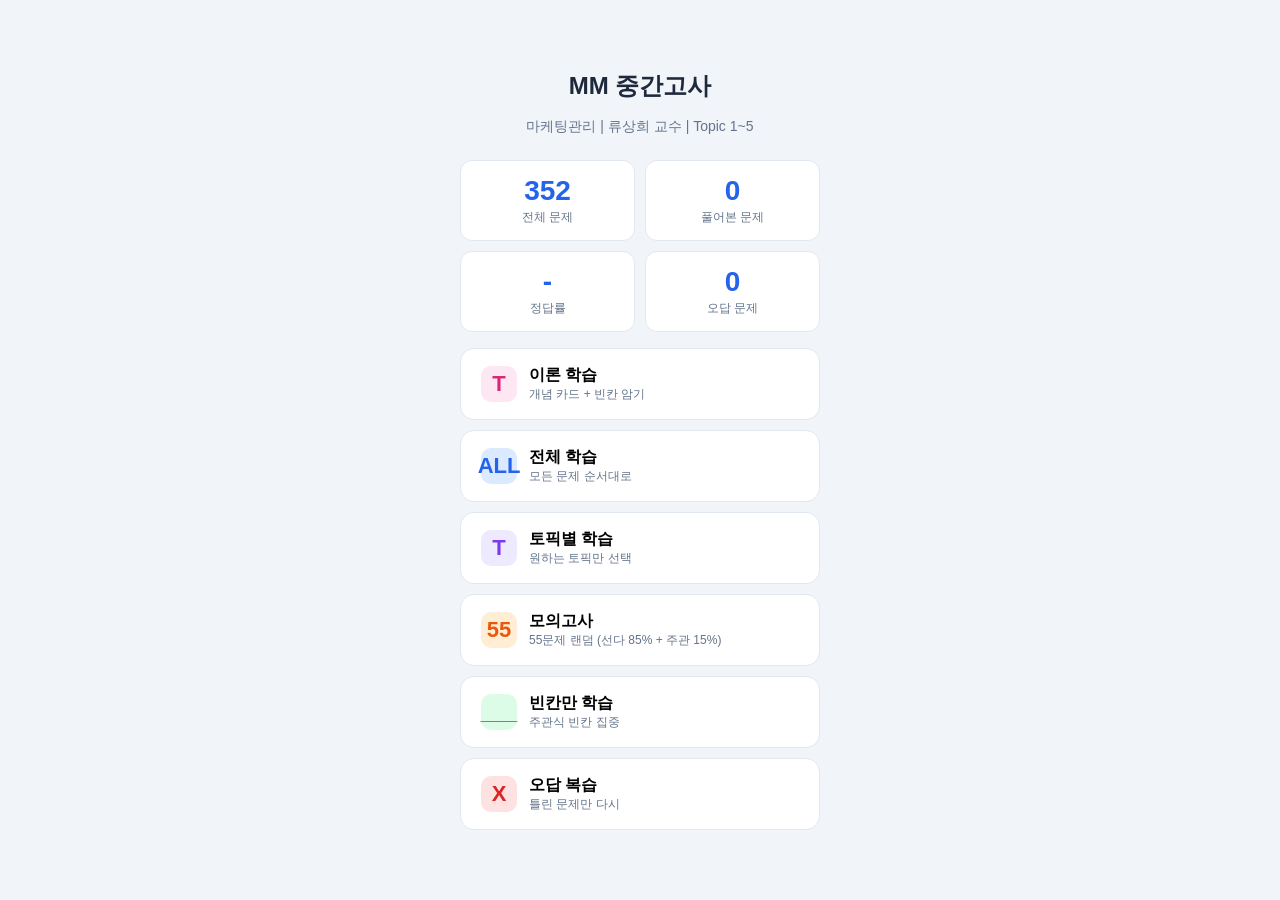
==== commit 378a4a4e: "fix: 공통수요 → 결합수요 용어 수정 및 topic 5 중복 문제 제거 Co-Authored-By: Claude Opus 4.6 (1M context) <noreply@anth" ====
--- a/mm-study.html
+++ b/mm-study.html
@@ -5296,7 +5296,7 @@
 "topic": 4,
 "section": "4.2",
 "type": "mc",
-"q": "공통수요(joint/complementary demand)에 대한 설명으로 옳은 것은?",
+"q": "결합수요(joint/complementary demand)에 대한 설명으로 옳은 것은?",
 "options": [
 "①가격 변화에 비해 수요 변화가 작은 수요이다",
 "②소비재보다 수요 변동성이 큰 수요이다",
@@ -5304,7 +5304,7 @@
 "④소수의 대형 고객이 시장 수요의 상당 부분을 차지하는 수요이다"
 ],
 "answer": 2,
-"explain": "공통수요(joint/complementary demand)는 한 제품 생산에서 둘 이상의 품목이 조합을 이룰 때 발생하는 수요이다. 한 제품의 수요는 관련 제품의 수요에 의존하며, 관련 품목을 동시에 판매할 좋은 기회가 된다.",
+"explain": "결합수요(joint/complementary demand)는 한 제품 생산에서 둘 이상의 품목이 조합을 이룰 때 발생하는 수요이다. 한 제품의 수요는 관련 제품의 수요에 의존하며, 관련 품목을 동시에 판매할 좋은 기회가 된다.",
 "stars": 3
 },
 {
@@ -5866,635 +5866,6 @@
 "stars": 4
 },
 {
-"id": 351,
-"topic": 5,
-"section": "5.2",
-"type": "blank",
-"q": "실험적 조사(experimental research)는 변수 간 ______를 규명하기 위해 독립변수를 조작하고 그에 따른 종속변수의 변화를 측정하는 조사이다.",
-"answer": "인과관계",
-"accept": [
-"인과관계",
-"인과 관계",
-"cause-effect relationship"
-],
-"explain": "실험적 조사는 변수 간 인과관계(cause-effect relationship)를 규명하기 위해 독립변수를 조작하고 종속변수의 변화를 측정하는 조사로, 기술적 조사로는 설명하기 어려운 원인-결과 관계를 검증한다.",
-"stars": 5
-},
-{
-"id": 352,
-"topic": 5,
-"section": "5.2",
-"type": "mc",
-"q": "실험적 조사에서 '연구자가 조작하는 원인 변수'를 무엇이라 하는가?",
-"options": [
-"①종속변수(dependent variable)",
-"②외생변수(extraneous variables)",
-"③독립변수(independent variable)",
-"④매개변수(mediating variable)"
-],
-"answer": 2,
-"explain": "독립변수(independent variable)는 연구자가 조작하는 원인 변수이며, 종속변수(dependent variable)는 독립변수의 변화에 따라 영향을 받는 결과 변수이다.",
-"stars": 4
-},
-{
-"id": 353,
-"topic": 5,
-"section": "5.2",
-"type": "mc",
-"q": "실험적 조사에서 외생변수(extraneous variables)에 대한 설명으로 올바른 것은?",
-"options": [
-"①연구자가 의도적으로 조작하는 변수이다",
-"②독립변수의 변화에 따라 영향을 받는 결과 변수이다",
-"③독립변수 이외에 종속변수에 영향을 미칠 수 있는 모든 변수로, 통제하지 않으면 실험 결과를 왜곡할 수 있다",
-"④실험 결과와 무관한 변수이다"
-],
-"answer": 2,
-"explain": "외생변수는 독립변수 이외에 종속변수에 영향을 미칠 수 있는 모든 변수로, 연구자가 통제하지 않으면 실험 결과를 왜곡할 수 있는 요인이다.",
-"stars": 3
-},
-{
-"id": 354,
-"topic": 5,
-"section": "5.2",
-"type": "mc",
-"q": "실험적 조사의 특성으로 적절하지 않은 것은?",
-"options": [
-"①A/B 테스트, 광고 효과 테스트, 가격 실험 등에 활용된다",
-"②실험실 환경(laboratory) 또는 실제 시장 환경(field)에서 수행 가능하다",
-"③높은 내적 타당성 확보가 가능하나 현실 적용성(external validity)에 제약이 있을 수 있다",
-"④변수 간 관계를 설명할 수 있으나 인과관계 규명에는 한계가 있다"
-],
-"answer": 3,
-"explain": "'변수 간 관계를 설명할 수 있으나 인과관계 규명에는 한계가 있다'는 기술적 조사의 특성이다. 실험적 조사는 인과관계 규명에 가장 적합한 방법이다.",
-"stars": 3
-},
-{
-"id": 355,
-"topic": 5,
-"section": "5.2",
-"type": "mc",
-"q": "마케팅조사의 5단계를 올바른 순서로 나열한 것은?",
-"options": [
-"①문제점 규명 및 정의 → 자료 수집 → 상황분석 및 조사 설계 → 조사결과 해석 → 결과 보고",
-"②상황분석 및 조사 설계 → 문제점 규명 및 정의 → 자료 수집 → 결과 보고 → 조사결과 해석",
-"③문제점 규명 및 정의 → 상황분석 및 조사 설계 → 자료 수집 → 조사결과 해석 → 결과 보고",
-"④자료 수집 → 문제점 규명 및 정의 → 상황분석 및 조사 설계 → 조사결과 해석 → 결과 보고"
-],
-"answer": 2,
-"explain": "마케팅조사의 5단계는 문제점 규명 및 정의 → 상황분석 및 조사 설계 → 자료 수집 → 조사결과 해석 → 결과 보고의 순서로 진행된다.",
-"stars": 4
-},
-{
-"id": 356,
-"topic": 5,
-"section": "5.2",
-"type": "mc",
-"q": "마케팅조사 1단계(문제점 규명 및 정의)에서 강조하는 핵심 사항은?",
-"options": [
-"①최대한 많은 데이터를 수집하는 것이 중요하다",
-"②단순한 증상(symptom)이 아닌 근본 원인(root problem)을 규명하는 것이 중요하다",
-"③가능한 한 빠르게 결론을 내리는 것이 중요하다",
-"④통계적 분석 기법을 먼저 결정하는 것이 중요하다"
-],
-"answer": 1,
-"explain": "문제점 정의 단계에서는 단순한 증상이 아닌 근본 원인을 규명하는 것이 중요하며, 문제의 본질에 초점을 맞추고 조사 범위와 상황을 명확히 설정해야 한다.",
-"stars": 4
-},
-{
-"id": 357,
-"topic": 5,
-"section": "5.2",
-"type": "mc",
-"q": "마케팅조사 1단계(문제점 정의)에서 확보해야 할 사항이 아닌 것은?",
-"options": [
-"①조사가 필요한 이유에 대한 정당성(justification)",
-"②마케팅조사로부터 얻고자 하는 정보 명확화(information needs)",
-"③조사 결과의 활용 방안 명시(how results will be used)",
-"④데이터 수집에 필요한 예산 확정"
-],
-"answer": 3,
-"explain": "문제점 정의 단계에서는 조사 정당성 확보, 정보 니즈 명확화, 결과 활용 방안 명시가 핵심이다. 예산 확정은 이 단계에서 강조된 내용이 아니다.",
-"stars": 3
-},
-{
-"id": 358,
-"topic": 5,
-"section": "5.2",
-"type": "mc",
-"q": "조사 설계(research design) 단계에서의 가설(hypothesis)에 대한 설명으로 적절하지 않은 것은?",
-"options": [
-"①두 개 이상의 변수 간 관계에 대한 검증 가능한 예측 또는 진술이다",
-"②독립변수와 종속변수 간 관계에 대한 명시적 가정이다",
-"③경험적 자료를 통해 검증 또는 반증 가능해야 한다",
-"④연구자의 주관적 판단으로 결론을 내리는 것이다"
-],
-"answer": 3,
-"explain": "가설은 연구자의 주관적 판단이 아니라, 경험적 자료(empirical data)를 통해 검증 또는 반증 가능해야 하며, 자료 수집 및 분석 방향을 제시하는 역할을 한다.",
-"stars": 3
-},
-{
-"id": 359,
-"topic": 5,
-"section": "5.2",
-"type": "mc",
-"q": "1차 자료(primary data)에 대한 설명으로 올바른 것은?",
-"options": [
-"①기존에 다른 목적을 위해 수집·분석된 자료를 활용하는 것이다",
-"②특정 연구 목적을 위해 조사자가 직접 수집한 자료이다",
-"③시간과 비용이 적게 소요된다",
-"④정부 통계, 산업보고서 등이 이에 해당한다"
-],
-"answer": 1,
-"explain": "1차 자료는 특정 연구 목적을 위해 조사자가 직접 수집한 자료로, 특정 문제 해결에 적합한 맞춤형 정보를 제공하지만 시간과 비용이 많이 소요된다.",
-"stars": 4
-},
-{
-"id": 360,
-"topic": 5,
-"section": "5.2",
-"type": "mc",
-"q": "2차 자료(secondary data)에 대한 설명으로 적절하지 않은 것은?",
-"options": [
-"①기존에 다른 목적을 위해 수집·분석된 자료를 활용한다",
-"②내부 자료와 외부 자료로 구분된다",
-"③시간과 비용 절감이 가능하다",
-"④연구 목적과 항상 완전히 일치하는 정보를 제공한다"
-],
-"answer": 3,
-"explain": "2차 자료는 시간과 비용 절감이 가능하지만, '연구 목적과 완전히 일치하지 않을 수 있다'는 한계가 있다.",
-"stars": 3
-},
-{
-"id": 361,
-"topic": 5,
-"section": "5.2",
-"type": "mc",
-"q": "다음 중 2차 자료의 외부 자료(external data)에 해당하는 것은?",
-"options": [
-"①기업의 판매 자료",
-"②고객 DB",
-"③정부 통계, 산업보고서, 외부 조사기관 자료",
-"④사내 고객 만족도 조사 결과"
-],
-"answer": 2,
-"explain": "기업의 판매 자료, 고객 DB, 사내 고객 만족도 조사 결과는 내부 자료에 해당한다. 정부 통계, 산업보고서, 외부 조사기관 자료는 외부 자료이다.",
-"stars": 3
-},
-{
-"id": 362,
-"topic": 5,
-"section": "5.2",
-"type": "blank",
-"q": "______(sampling)이란 모집단 전체를 조사하기 어려운 경우, 대표성을 가진 일부를 선택하는 절차이다.",
-"answer": "표본추출",
-"accept": [
-"표본추출",
-"표본 추출"
-],
-"explain": "표본추출(sampling)은 시간, 비용, 조사 가능성의 제약 속에서 모집단의 특성을 가능한 한 정확하게 추정하기 위한 절차이며, 대표성(representativeness) 확보가 중요하다.",
-"stars": 5
-},
-{
-"id": 363,
-"topic": 5,
-"section": "5.2",
-"type": "mc",
-"q": "모집단(population)과 표본(sample)에 대한 설명으로 올바른 것은?",
-"options": [
-"①모집단은 표본을 대표하도록 선정된 일부 구성원이다",
-"②표본은 연구자가 정보를 얻고자 하는 전체 대상 집합이다",
-"③모집단은 전체 대상 집합이고, 표본은 모집단을 대표하도록 선정된 일부 구성원이다",
-"④모집단과 표본은 동일한 개념이다"
-],
-"answer": 2,
-"explain": "모집단(population)은 연구자가 정보를 얻고자 하는 전체 대상 집합이고, 표본(sample)은 모집단을 대표하도록 선정된 일부 구성원이다.",
-"stars": 3
-},
-{
-"id": 364,
-"topic": 5,
-"section": "5.2",
-"type": "mc",
-"q": "확률표본추출법(probability sampling)에 대한 설명으로 적절하지 않은 것은?",
-"options": [
-"①모집단의 각 요소가 표본으로 선택될 확률이 알려져 있다",
-"②표본오차(sampling error) 추정이 가능하다",
-"③결과의 일반화 가능성이 높다",
-"④연구자의 판단이나 접근 가능성에 따라 표본을 추출한다"
-],
-"answer": 3,
-"explain": "연구자의 판단이나 접근 가능성에 따라 표본을 추출하는 것은 비확률표본추출법의 특성이다. 확률표본추출법은 모집단의 각 요소가 표본으로 선택될 확률이 알려져 있다.",
-"stars": 4
-},
-{
-"id": 365,
-"topic": 5,
-"section": "5.2",
-"type": "mc",
-"q": "표본오차(sampling error)에 대한 설명으로 올바른 것은?",
-"options": [
-"①설문지 작성 과정에서 발생하는 오류이다",
-"②모집단 전체를 조사하지 않고 일부 표본만을 조사함으로써 발생하는 결과와 실제 모집단 값 간의 차이이다",
-"③조사원이 응답에 영향을 미쳐 발생하는 오류이다",
-"④비확률표본추출법에서만 발생하는 오류이다"
-],
-"answer": 1,
-"explain": "표본오차는 모집단 전체를 조사하지 않고 일부 표본만을 조사함으로써 발생하는 결과와 실제 모집단 값 간의 차이이다.",
-"stars": 3
-},
-{
-"id": 366,
-"topic": 5,
-"section": "5.2",
-"type": "blank",
-"q": "______표본추출법(stratified sampling)은 모집단을 중요한 특성에 따라 서로 겹치지 않는 층(strata)으로 나눈 뒤 각 층에서 표본을 추출하는 방법이다.",
-"answer": "층화",
-"accept": [
-"층화",
-"층화 표본추출법"
-],
-"explain": "층화표본추출법(stratified sampling)은 모집단을 동질적인 층으로 나누어 각 층에서 표본을 추출하여, 단순무작위표본추출에서 야기될 수 있는 오차를 줄이고 표본의 대표성을 향상시킨다. 층 내 동질성, 층 간 이질성을 확보하는 것이 핵심이다.",
-"stars": 5
-},
-{
-"id": 367,
-"topic": 5,
-"section": "5.2",
-"type": "mc",
-"q": "단순무작위표본추출법(random sampling)에 대한 설명으로 올바른 것은?",
-"options": [
-"①연구자가 편의에 따라 표본을 선택하는 방법이다",
-"②모든 구성원이 동일한 확률로 선택되는 방법이다",
-"③모집단을 층으로 나눈 후 표본을 추출하는 방법이다",
-"④초기 응답자가 다음 응답자를 소개하는 방식이다"
-],
-"answer": 1,
-"explain": "단순무작위표본추출법은 전체 인구(모집단)를 구성하는 사람이나 구성 단위들이 표본으로 뽑힐 확률이 동등하거나 알려져 있는 방법이다.",
-"stars": 3
-},
-{
-"id": 368,
-"topic": 5,
-"section": "5.2",
-"type": "mc",
-"q": "비확률표본추출법(nonprobability sampling)에 대한 설명으로 적절하지 않은 것은?",
-"options": [
-"①모집단의 각 구성요소가 표본으로 선택될 확률을 알 수 없다",
-"②통계적 일반화에는 한계가 있다",
-"③실행이 쉽고 시간과 비용을 절약할 수 있다",
-"④표본오차의 정확한 추정이 가능하다"
-],
-"answer": 3,
-"explain": "비확률표본추출법은 선택될 확률을 알 수 없으므로 표본오차의 정확한 추정이 어렵다. 이는 확률표본추출법의 장점이다.",
-"stars": 3
-},
-{
-"id": 369,
-"topic": 5,
-"section": "5.2",
-"type": "mc",
-"q": "편의표본추출(convenience sampling)에 대한 설명으로 올바른 것은?",
-"options": [
-"①모집단의 특정 특성 비율을 반영하도록 할당 기준을 정한다",
-"②가장 쉽게 접근 가능한 대상자를 표본으로 선택하는 방법으로, 가장 간단하고 저렴하나 대표성은 낮다",
-"③초기 응답자가 다음 응답자를 소개하는 방식이다",
-"④모집단을 층으로 나누어 추출하는 방법이다"
-],
-"answer": 1,
-"explain": "편의표본추출은 가장 쉽게 접근 가능한 대상자를 표본으로 선택하는 방법으로, 가장 간단하고 저렴하나 대표성은 낮다. 학생 표본, 매장 방문객, 온라인 자발적 응답 등이 예시이다.",
-"stars": 3
-},
-{
-"id": 370,
-"topic": 5,
-"section": "5.2",
-"type": "blank",
-"q": "______표본추출법(quota sampling)은 모집단의 특정 특성 비율을 반영하도록 할당 기준을 정한 후 각 범주 안에서 비확률적으로 표본을 추출하는 방법이다.",
-"answer": "할당",
-"accept": [
-"할당",
-"할당 표본추출법"
-],
-"explain": "할당표본추출법은 표본 구성은 모집단과 유사하게 맞추지만 무작위성(randomness)은 부족하며, 선택 확률이 동일하지 않다.",
-"stars": 5
-},
-{
-"id": 371,
-"topic": 5,
-"section": "5.2",
-"type": "mc",
-"q": "눈덩이표본추출(snowball sampling)이 특히 유용한 상황은?",
-"options": [
-"①모집단의 크기가 매우 큰 경우",
-"②접근이 어려운 집단(hidden population)을 조사할 때",
-"③모집단의 특성 비율을 정확히 알고 있을 때",
-"④전수조사가 가능한 경우"
-],
-"answer": 1,
-"explain": "눈덩이표본추출은 초기 응답자가 다음 응답자를 소개하는 방식으로 표본을 확장하며, 접근이 어려운 집단(특정 질환자, 소수 커뮤니티 등)에 유용하다.",
-"stars": 3
-},
-{
-"id": 372,
-"topic": 5,
-"section": "5.2",
-"type": "blank",
-"q": "개인면접설문조사에서는 _____________(interviewer bias)가 발생할 수 있는데, 이는 조사원이 질문을 제시하거나 응답을 기록하는 과정에서 의도적 또는 비의도적으로 응답자의 답변에 영향을 미치는 현상이다.",
-"answer": "면접자 편향",
-"accept": [
-"면접자 편향",
-"조사원 편향",
-"면접자편향",
-"조사원편향",
-"인터뷰어 편향"
-],
-"explain": "면접자 편향(interviewer bias)은 조사원의 태도, 질문 방식, 표현 등이 응답에 영향을 줄 수 있어 데이터의 정확성을 왜곡시키는 현상이다.",
-"stars": 5
-},
-{
-"id": 373,
-"topic": 5,
-"section": "5.2",
-"type": "mc",
-"q": "설문지 작성 시 'double-barreled question'이란 무엇을 의미하는가?",
-"options": [
-"①응답자가 답할 수 없는 질문",
-"②한 문항에 두 가지 이상의 내용이 포함된 질문",
-"③특정 방향으로 유도하는 질문(leading question)",
-"④응답 범주가 상호배타적이지 않은 질문"
-],
-"answer": 1,
-"explain": "Double-barreled question은 한 문항에 두 가지 이상의 내용이 포함된 질문으로, 설문 설계 시 지양해야 한다. 한 문항에는 하나의 내용만 포함해야 한다.",
-"stars": 4
-},
-{
-"id": 374,
-"topic": 5,
-"section": "5.2",
-"type": "blank",
-"q": "설문지 작성 시 응답 범주는 ______(mutually exclusive)이고 포괄적(exhaustive)이어야 한다.",
-"answer": "상호배타적",
-"accept": [
-"상호배타적",
-"상호 배타적"
-],
-"explain": "설문의 응답 범주는 상호배타적(mutually exclusive)이어야 하며(선택지 간 겹치지 않아야 하며), 동시에 포괄적(exhaustive)이어야 한다(가능한 모든 응답을 포함해야 한다).",
-"stars": 5
-},
-{
-"id": 375,
-"topic": 5,
-"section": "5.2",
-"type": "mc",
-"q": "설문지 작성 시 질문 순서로 적절한 것은?",
-"options": [
-"①민감한 질문 → 일반적 질문",
-"②구체적 질문 → 일반적 질문",
-"③일반적 → 구체적, 비민감 → 민감 순으로 배열",
-"④무작위 순서로 배열"
-],
-"answer": 2,
-"explain": "설문지의 질문 순서는 일반 → 구체, 비민감 → 민감 순으로 배열하는 것이 적절하다.",
-"stars": 3
-},
-{
-"id": 376,
-"topic": 5,
-"section": "5.2",
-"type": "mc",
-"q": "리커트 척도(Likert Scale)에 대한 설명으로 올바른 것은?",
-"options": [
-"①반대되는 형용사 쌍 사이에서 응답자의 인식을 평가하는 척도이다",
-"②'예/아니오'의 두 가지 응답 중 하나를 선택하도록 하는 질문이다",
-"③진술문에 대해 동의 또는 비동의 정도를 평가하며, 보통 5점 또는 7점 척도를 사용한다",
-"④향후 구매 또는 사용 의도를 측정하는 척도이다"
-],
-"answer": 2,
-"explain": "리커트 척도는 진술문에 대해 동의 또는 비동의 정도를 평가하는 척도로, 보통 5점 또는 7점 척도를 사용한다. 예: '전혀 동의하지 않는다~매우 동의한다'",
-"stars": 4
-},
-{
-"id": 377,
-"topic": 5,
-"section": "5.2",
-"type": "mc",
-"q": "의미차이척도(Semantic Differential Scale)에 대한 설명으로 올바른 것은?",
-"options": [
-"①진술문에 대한 동의 정도를 평가한다",
-"②반대되는 형용사 쌍 사이에서 응답자의 인식을 평가하는 척도이다",
-"③특정 속성의 중요도를 평가한다",
-"④두 가지 응답 중 하나를 선택하는 형태이다"
-],
-"answer": 1,
-"explain": "의미차이척도는 반대되는 형용사 쌍(예: 불신-신뢰, 불편함-편리함) 사이에서 응답자의 인식을 평가하는 척도이다.",
-"stars": 4
-},
-{
-"id": 378,
-"topic": 5,
-"section": "5.2",
-"type": "mc",
-"q": "'전혀 중요하지 않음~매우 중요함'의 형태로 특정 속성이나 요소의 중요도를 평가하는 척도는?",
-"options": [
-"①리커트 척도(Likert Scale)",
-"②의미차이척도(Semantic Differential Scale)",
-"③중요도 척도(Importance Scale)",
-"④양자택일형(Dichotomous)"
-],
-"answer": 2,
-"explain": "중요도 척도(Importance Scale)는 특정 속성이나 요소의 중요도를 평가하는 척도로, '전혀 중요하지 않음~매우 중요함'의 형태를 사용한다.",
-"stars": 3
-},
-{
-"id": 379,
-"topic": 5,
-"section": "5.2",
-"type": "mc",
-"q": "신뢰도(reliability)에 대한 설명으로 올바른 것은?",
-"options": [
-"①측정 도구가 의도한 개념을 얼마나 정확하게 측정하는지의 정도이다",
-"②동일한 측정 도구를 반복 사용했을 때 일관된 결과를 도출하는 정도이다",
-"③문항이 개념을 충분히 포괄하는지의 정도이다",
-"④외부 기준과의 일치 정도이다"
-],
-"answer": 1,
-"explain": "신뢰도(reliability)는 동일한 측정 도구를 반복 사용했을 때 일관된 결과를 도출하는 정도로, 측정의 안정성과 일관성 확보가 핵심이다.",
-"stars": 4
-},
-{
-"id": 380,
-"topic": 5,
-"section": "5.2",
-"type": "mc",
-"q": "타당도(validity)의 하위 유형과 그 설명이 올바르게 짝지어진 것은?",
-"options": [
-"①내용 타당성(content validity) - 이론적 개념을 제대로 반영하는지",
-"②구성 타당성(construct validity) - 문항이 개념을 충분히 포괄하는지",
-"③기준 타당성(criterion validity) - 외부 기준과의 일치 정도",
-"④내용 타당성(content validity) - 외부 기준과의 일치 정도"
-],
-"answer": 2,
-"explain": "내용 타당성은 문항이 개념을 충분히 포괄하는지, 구성 타당성은 이론적 개념을 제대로 반영하는지, 기준 타당성은 외부 기준과의 일치 정도를 나타낸다.",
-"stars": 4
-},
-{
-"id": 381,
-"topic": 5,
-"section": "5.2",
-"type": "blank",
-"q": "______이(가) 높다고 해서 반드시 ______이(가) 높은 것은 아니다. 타당한 측정을 위해서는 일정 수준 이상의 신뢰성이 전제되어야 한다.",
-"answer": "신뢰도, 타당도",
-"accept": [
-"신뢰도, 타당도",
-"신뢰도/타당도"
-],
-"explain": "신뢰도가 높다고 해서 반드시 타당도가 높은 것은 아니다. 즉, 측정이 일관되더라도 의도한 개념을 정확히 측정하지 못할 수 있다. 그러나 타당한 측정을 위해서는 일정 수준 이상의 신뢰도가 전제되어야 한다.",
-"stars": 5
-},
-{
-"id": 382,
-"topic": 5,
-"section": "5.2",
-"type": "mc",
-"q": "관찰조사방법(observational research)에 대한 설명으로 적절하지 않은 것은?",
-"options": [
-"①응답자의 자기보고(self-report)에 의존하지 않고 실제 행동을 직접 관찰한다",
-"②응답편향(response bias) 감소에 효과적이다",
-"③인과관계 규명에 가장 적합한 방법이다",
-"④행동의 '이유(why)'보다는 '무엇(what)'과 '어떻게(how)' 파악에 적합하다"
-],
-"answer": 2,
-"explain": "관찰조사는 인과관계 규명에 한계가 있으며, 주로 기술적 조사에 해당한다. 인과관계 규명에 가장 적합한 것은 실험적 조사이다.",
-"stars": 3
-},
-{
-"id": 383,
-"topic": 5,
-"section": "5.2",
-"type": "mc",
-"q": "관찰조사의 유형 중 '실제 시장 환경에서 소비자의 행동을 그대로 관찰'하는 방식은?",
-"options": [
-"①인위적 관찰",
-"②자연적 관찰",
-"③실험적 관찰",
-"④구조화 관찰"
-],
-"answer": 1,
-"explain": "자연적 관찰은 실제 시장 환경에서 소비자의 행동을 그대로 관찰하는 방식이다. 인위적 관찰은 실험실이나 통제된 환경에서 행동을 관찰하는 방식이다.",
-"stars": 3
-},
-{
-"id": 384,
-"topic": 5,
-"section": "5.2",
-"type": "mc",
-"q": "응답편향(response bias)에 대한 설명으로 올바른 것은?",
-"options": [
-"①표본 추출 과정에서 발생하는 통계적 오차이다",
-"②응답자가 실제 생각이나 행동과 다르게 체계적으로 왜곡된 응답을 하는 현상이다",
-"③설문지의 인쇄 오류로 인한 데이터 왜곡이다",
-"④조사원이 데이터를 임의로 수정하는 행위이다"
-],
-"answer": 1,
-"explain": "응답편향(response bias)은 응답자가 실제 생각이나 행동과 다르게 체계적으로 왜곡된 응답을 하는 현상으로, 사회적 바람직성 편향(social desirability bias)이 대표적인 예이다.",
-"stars": 3
-},
-{
-"id": 385,
-"topic": 5,
-"section": "5.2",
-"type": "blank",
-"q": "생체측정모니터(biometric monitor)는 심박수, 피부전도(GSR), 표정 분석 등을 포함하여 생리적 반응을 통해 _______ 반응을 측정한다.",
-"answer": "감정적",
-"accept": [
-"감정적",
-"정서적",
-"감정",
-"정서"
-],
-"explain": "생체측정모니터는 생리적 반응(심박수, 피부전도, 표정 등)을 통해 감정적(정서적) 반응을 측정하는 관찰조사 도구이다.",
-"stars": 5
-},
-{
-"id": 386,
-"topic": 5,
-"section": "5.2",
-"type": "blank",
-"q": "______ 통계(descriptive statistics)는 데이터의 분포와 특성을 요약하는 분석이며, ______ 통계(inferential statistics)는 표본 데이터를 기반으로 모집단의 특성을 추정하고 가설을 검정하는 분석이다.",
-"answer": "기술, 추론",
-"accept": [
-"기술, 추론",
-"기술/추론",
-"기술 통계, 추론 통계"
-],
-"explain": "기술 통계(descriptive statistics)는 빈도분석, 비율, 평균, 중앙값 등으로 데이터를 요약하고, 추론 통계(inferential statistics)는 가설검정, 상관관계, 회귀분석 등을 통해 모집단의 특성을 추정한다.",
-"stars": 5
-},
-{
-"id": 387,
-"topic": 5,
-"section": "5.2",
-"type": "mc",
-"q": "기술 통계(descriptive statistics)의 '중심경향성'을 나타내는 지표로 올바르게 묶인 것은?",
-"options": [
-"①분산(variance), 표준편차(standard deviation)",
-"②평균(mean), 중앙값(median), 최빈값(mode)",
-"③상관관계(correlation), 회귀분석(regression)",
-"④빈도분석, 비율, 그래프"
-],
-"answer": 1,
-"explain": "평균(mean), 중앙값(median), 최빈값(mode)은 중심경향성을 나타내는 지표이다. 분산과 표준편차는 데이터의 분산 정도를 나타낸다.",
-"stars": 3
-},
-{
-"id": 388,
-"topic": 5,
-"section": "5.2",
-"type": "mc",
-"q": "추론 통계(inferential statistics)에 해당하지 않는 분석 기법은?",
-"options": [
-"①가설검정(hypothesis testing)",
-"②상관관계(correlation)",
-"③회귀분석(regression)",
-"④빈도분석(frequency analysis)"
-],
-"answer": 3,
-"explain": "빈도분석은 기술 통계에 해당한다. 추론 통계에는 가설검정, 상관관계, 회귀분석 등이 포함된다.",
-"stars": 3
-},
-{
-"id": 389,
-"topic": 5,
-"section": "5.2",
-"type": "mc",
-"q": "다음 중 확률표본추출법에 해당하는 것은?",
-"options": [
-"①편의표본추출(convenience sampling)",
-"②할당표본추출(quota sampling)",
-"③층화표본추출(stratified sampling)",
-"④눈덩이표본추출(snowball sampling)"
-],
-"answer": 2,
-"explain": "층화표본추출(stratified sampling)은 확률표본추출법에 해당한다. 편의표본추출, 할당표본추출, 눈덩이표본추출은 모두 비확률표본추출법이다.",
-"stars": 4
-},
-{
-"id": 390,
-"topic": 5,
-"section": "5.2",
-"type": "mc",
-"q": "양자택일형(Dichotomous) 질문에 대한 설명으로 올바른 것은?",
-"options": [
-"①여러 개의 보기 중 하나만 선택하도록 하는 질문이다",
-"②두 가지 응답 중 하나를 선택하도록 하는 질문으로, 단순 사실 여부 확인에 적합하나 정보의 깊이는 제한적이다",
-"③두 개 이상 선택이 가능한 보기를 제공한다",
-"④진술문에 대한 동의 정도를 평가한다"
-],
-"answer": 1,
-"explain": "양자택일형(Dichotomous)은 '예/아니오', '있다/없다' 등 두 가지 응답 중 하나를 선택하도록 하는 질문으로, 단순 사실 여부 확인에 적합하나 정보의 깊이는 제한적이다.",
-"stars": 3
-},
-{
 "id": 391,
 "topic": 5,
 "section": "5.2",
@@ -6511,54 +5882,6 @@
 "stars": 3
 },
 {
-"id": 392,
-"topic": 5,
-"section": "5.2",
-"type": "mc",
-"q": "층화표본추출법(stratified sampling)의 핵심 원리로 올바른 것은?",
-"options": [
-"①층 내 이질성, 층 간 동질성을 확보한다",
-"②층 내 동질성, 층 간 이질성을 확보한다",
-"③모든 층에서 동일한 수의 표본을 추출한다",
-"④층을 나누지 않고 전체에서 무작위로 추출한다"
-],
-"answer": 1,
-"explain": "층화표본추출법은 층 내 동질성, 층 간 이질성을 확보하여 표본의 대표성을 향상시키고 어느 한쪽에 치우침 없이 골고루 추출 가능하게 한다.",
-"stars": 4
-},
-{
-"id": 393,
-"topic": 5,
-"section": "5.2",
-"type": "mc",
-"q": "설문지 작성 시 'leading question'이란 무엇을 의미하는가?",
-"options": [
-"①한 문항에 두 가지 이상의 내용이 포함된 질문",
-"②특정 방향으로 응답을 유도하는 질문",
-"③응답자가 기억할 수 없는 내용을 묻는 질문",
-"④응답 범주가 포괄적이지 않은 질문"
-],
-"answer": 1,
-"explain": "Leading question은 특정 방향으로 응답을 유도하는 질문으로, 설문지 작성 시 질문은 중립적으로 작성하여 특정 방향으로 유도하지 않도록 설계해야 한다.",
-"stars": 3
-},
-{
-"id": 394,
-"topic": 5,
-"section": "5.2",
-"type": "mc",
-"q": "사회적 바람직성 편향(social desirability bias)이 발생하기 가장 쉬운 조사 방법은?",
-"options": [
-"①우편설문조사",
-"②온라인 설문조사",
-"③포커스 그룹 인터뷰(FGI)",
-"④관찰조사"
-],
-"answer": 2,
-"explain": "포커스 그룹 인터뷰에서는 다른 참가자 앞에서 발언하므로 사회적 바람직성 편향이 발생하기 쉽다. 우편설문이나 온라인 설문은 익명성이 높아 상대적으로 편향이 적고, 관찰조사는 자기보고에 의존하지 않으므로 응답편향 자체가 줄어든다.",
-"stars": 3
-},
-{
 "id": 395,
 "topic": 5,
 "section": "5.2",
@@ -6573,22 +5896,6 @@
 "answer": 1,
 "explain": "정성조사의 목적은 이해(understand), 발견(discover), 진단(diagnose)이며 통찰(insight) 도출을 목적으로 한다. 측정(measure)과 예측(forecast)은 정량조사의 목적이다.",
 "stars": 4
-},
-{
-"id": 396,
-"topic": 5,
-"section": "5.2",
-"type": "mc",
-"q": "구매의도척도(Intention-to-Buy Scale)의 응답 보기로 적절한 것은?",
-"options": [
-"①전혀 동의하지 않는다~매우 동의한다",
-"②불신~신뢰",
-"③반드시 사용하겠다~절대 사용하지 않을 것이다",
-"④전혀 중요하지 않음~매우 중요함"
-],
-"answer": 2,
-"explain": "구매의도척도는 향후 구매 또는 사용 의도를 측정하며, '반드시 사용하겠다 / 아마 사용할 것이다 / 잘 모르겠다 / 아마 사용하지 않을 것이다 / 절대 사용하지 않을 것이다'의 형태를 사용한다.",
-"stars": 3
 }
 ];
 
@@ -6971,7 +6278,7 @@
 
 
 // ===== THEORY DATA =====
-const THEORY_DATA = [{"t":1,"s":"1.1","st":"마케팅이란?","title":"마케팅과 생산의 관계","md":"- Marketing: 소비자 만족도를 파악하여 알맞는 제품을 생산할 수 있도록\n- Production: 재화 생산, 서비스 수행"},{"t":1,"s":"1.1","st":"마케팅이란?","title":"마케팅이 극복하는 불일치와 분리 (7가지)","md":"- 불일치: 수량의 불일치, 종류의 불일치\n- 분리: 공간 분리, 시간 차이, 정보 격차, 가치 차이, 소유권 차이"},{"t":1,"s":"1.1","st":"마케팅이란?","title":"마케팅의 총괄적 기능 (Universal Functions) — 8가지","md":"- 구입, 판매, 운송, 보관, 상품 표준화 및 품질, 자금조달, 위험 부담, 시장 정보"},{"t":1,"s":"1.1","st":"마케팅이란?","title":"거시마케팅 (Macro-marketing)","md":"- 생산과 소비를 연결해주는 가교 역할 (사회적 유통 현상)\n- 수량 및 종류의 **`불일치`** → 마케팅의 보편적, 총괄적 기능\n- **`경제체제`**의 종류: 명령경제(정부) vs. 시장경제(시장참여자)\n- 정의: a social process that directs an economy's flow of goods and services from producers to consumers in a way that effectively matches heterogeneous supply and demand and accomplishes the objectives of society"},{"t":1,"s":"1.1","st":"마케팅이란?","title":"마케팅의 정의 (AMA 2017)","md":"- \"Marketing is the activity, set of institutions, and processes for creating, communicating, delivering, and exchanging offerings that have value for customers, clients, partners, and society at large.\"\n- 거시(사회적 유통) < 미시(기업 활동)"},{"t":1,"s":"1.1","st":"마케팅이란?","title":"마케팅의 핵심은 고객","md":"- 고객(customer): 기업이 개발, 가격 책정, 유통, 판매하는 제품을 구매하는 사람들\n- **`목표시장(target market)`**: 기업이 자사의 마케팅 활동을 전개하고자 하는 고객집단"},{"t":1,"s":"1.2","st":"4Ps: Product, Place, Promotion, Price","title":"마케팅믹스 (Marketing Mix)","md":"- Product: 제품을 개발하고 관리하는 것\n- Place: 제품을 고객이 구매하기에 적합한 장소에 제공하는 것\n- Price: 제품을 합리적인 가격에 제공하는 것\n- Promotion: 제품이 고객을 만족시킬 수 있도록 고객과의 합리적인 의사소통을 하는 것"},{"t":1,"s":"1.2","st":"4Ps: Product, Place, Promotion, Price","title":"제품 (Product)","md":"- 재화: 물리적인 개체\n- **`서비스`**: 인간 및 기계 작동을 사용하여 고객에게 무형의 가치를 제공\n- 아이디어: 개념, 철학, 이미지, 쟁점이나 사안"},{"t":1,"s":"1.2","st":"4Ps: Product, Place, Promotion, Price","title":"유통 (Place)","md":"- **`인터넷`**의 출현은 전통적 방식의 유통에 큰 영향"},{"t":1,"s":"1.2","st":"4Ps: Product, Place, Promotion, Price","title":"촉진 (Promotion)","md":"- **`정보제공(커뮤니케이션)`**, 설득, 관심 부여"},{"t":1,"s":"1.2","st":"4Ps: Product, Place, Promotion, Price","title":"가격 (Price)","md":"- 고객이 구매할 제품의 가치에 대하여 민감\n- 경쟁을 위한 도구로 사용"},{"t":1,"s":"1.3","st":"마케팅 개념과 소비자 가치","title":"가치 (Value)","md":"- 가치 = 혜택 - 비용\n- 가치는 비용과 이득 간의 **`주관적`** 평가\n- 우월한 고객가치: 혜택 High / 비용 Low\n- 열등한 고객가치: 혜택 Low / 비용 High"},{"t":1,"s":"1.3","st":"마케팅 개념과 소비자 가치","title":"고객과의 관계 — 교환","md":"- **`교환`**: 두 명 이상의 이해당사자 참여, 양쪽 만족, 가치에 대한 확신, 신뢰"},{"t":1,"s":"1.3","st":"마케팅 개념과 소비자 가치","title":"이해관계자(stakeholder)와의 관계","md":"- 고객, 종업원, 투자자와 주주, 공급자, 정부/지역사회"},{"t":1,"s":"1.3","st":"마케팅 개념과 소비자 가치","title":"역동적 마케팅 환경 (marketing environment)","md":"- 경쟁적, 경제적, 정치적, 법률적, 기술적, 사회문화적 요소\n- 미래에 대한 예측을 불투명하게 (**`불확실성`**)\n- 마케팅믹스 변수는 통제 가능 vs. 환경변수는 통제 불가 → 계획 및 대비"},{"t":1,"s":"1.3","st":"마케팅 개념과 소비자 가치","title":"마케팅 개념 (marketing concept)","md":"- 고객의 욕구 충족 + 기업의 목표 달성을 위한 총체적이고 조직화된 기업의 활동\n- 3요소: 고객만족, 기업의 총체적 활동, 기업의 목표실적 → **`마케팅 개념`**"},{"t":1,"s":"1.3","st":"마케팅 개념과 소비자 가치","title":"마케팅 개념의 발전","md":"| 시기 | 관점 | 핵심 |\n|------|------|------|\n| 19세기 후반 | **`생산`** 관점 | 산업혁명, 대량생산, 효율성 |\n| 20세기 전반 | **`판매`** 관점 | 경쟁 치열, 인적판매/광고/유통 강조 |\n| 20세기 중반 | **`마케팅`** 관점 | 시장지향(market orientation), 고객만족 중심 |"},{"t":1,"s":"1.3","st":"마케팅 개념과 소비자 가치","title":"고객관계관리 (CRM)","md":"- 고객 정보 획득 → 마케팅 전략 적용 → 바람직한 고객관계 유지\n- **`고객생애가치(고객평생가치)`**를 극대화"},{"t":1,"s":"1.3","st":"마케팅 개념과 소비자 가치","title":"고객평생가치 (Customer Lifetime Value)","md":"- 고객이 회사에 가져올 수 있는 평생 이익 공헌도\n- **`브랜드`** 자산\n- 시장점유율 → 고객점유율\n- 구전효과 (WOM; word-of-mouth)"},{"t":1,"s":"1.4","st":"세계경제에서의 마케팅의 중요성","title":"세계경제에서의 마케팅의 중요성","md":"- 마케팅 비용은 구매자 비용에서 큰 부분\n- 비영리단체에도 사용\n- 기술력으로 사람들을 연결 (이메일/웹사이트/앱)\n- **사회책임적 마케팅**: 기업과 고객, 주주의 복지를 증진하는 공생관계"},{"t":2,"s":"2.1","st":"전략적 계획 과정","title":"전략적 마케팅 관리 (strategic marketing management)","md":"- 사업계획 단계부터 실행, 성과 평가까지 모든 마케팅 활동을 **`통합적`**이며 **`체계적`**으로 운영\n- 장기적 관점에서 고객관계 → 조직 목표와 부합\n- 자원의 최소화"},{"t":2,"s":"2.1","st":"전략적 계획 과정","title":"전략적 계획 (strategic planning) 과정","md":"```\n사명(Mission) → 기업 단계 전략 → 사업 단계 전략 → 마케팅 전략 → 마케팅 믹스(4P)\n```"},{"t":2,"s":"2.1","st":"전략적 계획 과정","title":"조직의 미션과 목표","md":"- Mission statement: 현재 조직의 임무 목적 (purpose for being)\n- Vision statement: 조직의 미래 (positioning의 시작)\n- Value statement: 조직의 근간을 이루는 가치체계 (윤리적 정책)\n- \"우리의 고객은 누구인가\" & \"우리의 핵심역량은 무엇인가\""},{"t":2,"s":"2.1","st":"전략적 계획 과정","title":"기업 아이덴티티 (Corporate Identity)","md":"- 고유의 symbol, 개성, 철학을 통해 모든 기업활동\n- CIM (corporate identity management): 다학문적 접근\n- 이해관계자들에게 **`일관적`**인 메시지 전달\n- 조직 전체의 정체성 vs. brand image (특정 제품/서비스에 집중)"},{"t":2,"s":"2.1","st":"전략적 계획 과정","title":"기업전략 (Corporate Strategy)","md":"- 각 업무 분야에 소요되는 자원을 적절하게 분배하여 목표 달성\n- 자원을 외부 환경적 기회 활용 + 위험 최소화에 사용"},{"t":2,"s":"2.1","st":"전략적 계획 과정","title":"전략적 사업단위 (SBU; Strategic Business Unit)","md":"- 하나의 기업 내부에서 독립적인 전략을 수립하고 실행하는 사업 단위\n- 자체적인 제품·시장 범위, 경쟁자, 목표, 전략"},{"t":2,"s":"2.1","st":"전략적 계획 과정","title":"시장 관련 지표","md":"- 시장(market): 제품에 대한 필요성 + 구매 능력 + 의지 + 권한을 가진 상태\n- 시장성장률 = (market size t − market size t-1) / market size t-1 × 100\n- **`시장점유율`**(market share) = business sales / market sales × 100"},{"t":2,"s":"2.1","st":"전략적 계획 과정","title":"BCG 매트릭스 (시장성장률/시장점유율 도표)","md":"- Boston Consulting Group, Bruce Henderson (1968)\n- **`SBU`**가 주요 분석 대상 (portfolio management)\n\n|  | 시장점유율 High | 시장점유율 Low |\n|--|----------------|----------------|\n| **성장률 High** | ★ Stars (유망/성장사업): 시장 리더, 적극적 투자 | ? Question Marks (문제/개발사업): 성장가능성 있으나 경쟁 치열 |\n| **성장률 Low** | 💰 Cash Cows (자금원천/수익사업): 안정적 수익, 비용절감 유지 | 🐕 Pets/Dogs (쇠퇴/사양사업): 수익성 낮아 철수/구조조정 |\n\n- 한계: 마케팅 전략 처방전 아님, 시장점유율 ≠ 지속적 성과의 직접 예측변수, 급변하는 시장 적응능력"},{"t":2,"s":"2.1","st":"전략적 계획 과정","title":"핵심역량 (Core Competencies)","md":"- 경쟁사보다 월등히 뛰어나게 수행할 수 있는 특정 역량/기술\n- 조건: 고객가치 창출, 경쟁사 모방 어려움, 다양한 시장에서 응용 가능"},{"t":2,"s":"2.1","st":"전략적 계획 과정","title":"시장기회 (Market Opportunity)","md":"- 소비자 니즈 변화, 기술혁신, 법규/정책 변화, 경쟁환경 변화"},{"t":2,"s":"2.1","st":"전략적 계획 과정","title":"경쟁우위 (Competitive Advantage)","md":"- 기업의 핵심역량이 시장의 기회를 잘 맞출 수 있을 때"},{"t":2,"s":"2.1","st":"전략적 계획 과정","title":"SWOT 분석","md":"- **`내부적`** 요소: 강점(S), 약점(W) — 조직의 능력\n- **`외부적`** 문제: 기회(O), 위협(T) — 해당 조직뿐만 아닌 모든 조직 당면"},{"t":2,"s":"2.1","st":"전략적 계획 과정","title":"시장기회의 4가지 유형 (Ansoff 매트릭스)","md":"|  | 기존 제품 | 새 제품 |\n|--|----------|---------|\n| **기존 시장** | 시장침투 (Market Penetration) | 제품개발 (Product Development) |\n| **새 시장** | 시장개발 (Market Development) | 다각화 (Diversification) |"},{"t":2,"s":"2.1","st":"전략적 계획 과정","title":"선발 vs. 후발 진입 기업","md":"| | 선발 진입 기업 | 후발 진입 기업 |\n|--|--------------|--------------|\n| 이점 | 장기간 경쟁우위, 고객 선점, 브랜드 로열티, 특허 | 검증된 시장, 선발의 사례 학습, 적은 초기비용 |\n| 위험 | 높은 개발비용, 불확실한 시장, 예기치 못한 고객반응 | 특허 장벽, 고객 선점(brand switching 비용) |"},{"t":2,"s":"2.1","st":"전략적 계획 과정","title":"SMART 목표","md":"- Specific (구체적), Measurable (정량화), Achievable (실현가능), Realistic (현실적), Time-specific (시간계획)"},{"t":2,"s":"2.1","st":"전략적 계획 과정","title":"마케팅 전략 (Marketing Strategy)","md":"- 목표고객 선정 + 마케팅 믹스 구성\n- SWOT 분석 선행 → 강점을 기회와 연결, 약점/위협 최소화\n- 지속가능한 경쟁우위 (sustainable competitive advantage) 발견"},{"t":2,"s":"2.1","st":"전략적 계획 과정","title":"목표고객 선정","md":"- 요구나 성향이 **`유사한`** 특정 그룹의 고객\n- mass marketing (생산중심) vs. target marketing (시장중심)"},{"t":2,"s":"2.1","st":"전략적 계획 과정","title":"마케팅 계획서 (Marketing Plan)","md":"- 마케팅 전략을 수행하기 위한 구체적 수행 활동의 가이드라인\n- Marketing Program = Marketing Plan + Marketing Strategy + Marketing Mix + Target Market"},{"t":3,"s":"3.1","st":"3C","title":"시장 (Market) 정의","md":"- 특정 제품/서비스에 대해 a) 욕구 b) 구매 능력 c) 구매 의지 d) 구매 권한을 가진 개인/조직의 집합\n- 소비자시장 (B2C): 개인/가계가 자신의 소비와 편익을 위해 구매\n- 비즈니스시장 (B2B): 재판매, 생산, 조직운영 목적으로 구매"},{"t":3,"s":"3.1","st":"3C","title":"3C와 STP","md":"- 3C: Customer(소비자), Competitors(경쟁자), Company(자사)\n- STP: Segmentation(세분화), Targeting(표적화), Positioning(위치화)"},{"t":3,"s":"3.1","st":"3C","title":"PESTEL 분석","md":"- Political(정치), Economic(경제), Social(사회), Technological(기술), Environmental(환경), Legal(법률)\n- 거시환경은 기업의 입장에서 **`통제`**가 거의 불가능"},{"t":3,"s":"3.1","st":"3C","title":"소비자 분석 (Consumer Analysis)","md":"- 소비자 니즈 분석: inside out(기업 중심) vs. outside in(고객 중심)\n- 시장분석: 시장 규모, 성장률, 수익성, 경쟁강도, 트렌드"},{"t":3,"s":"3.1","st":"3C","title":"경쟁자 분석 (Competitor Analysis)","md":"- 경쟁자의 전략, 강점/약점, 시장 내 위치 파악\n- 경쟁구조:\n\n| 유형 | 설명 |\n|------|------|\n| 완전독점 (monopoly) | 단일 기업이 공급 |\n| 과점 (oligopoly) | 소수 대형 기업 지배 (순수과점 / 차별적 과점) |\n| **`독점적 경쟁`** (monopolistic competition) | 다수 기업, 유사하지만 차별화된 제품 |\n| 완전경쟁 (pure competition) | 다수 공급자/수요자, 동질적 제품, 가격수용자 |"},{"t":3,"s":"3.1","st":"3C","title":"Porter's 5 Forces (경쟁 요인)","md":"- 산업 내 경쟁자\n- 잠재적 진입자의 위협\n- 대체품의 위협 → **`덜`** 매력적인 시장\n- 구매자의 교섭력 → 강하면 **`덜`** 매력적\n- 공급자의 교섭력"},{"t":3,"s":"3.1","st":"3C","title":"자사 분석 (Company Analysis)","md":"- 성과분석: 매출성장률, 시장점유율, 수익성, 고객지표\n- 원가분석: 비용우위는 **`경쟁우위`**의 중요한 원천\n- 브랜드 자산 분석\n- 강점/약점 분석: 경쟁 시장 조건하에서 **`상대적`**인 의미"},{"t":3,"s":"3.2","st":"Segmentation","title":"시장세분화 (Segmentation)","md":"- 전체 시장을 유사한 제품 니즈를 갖는 소비자들로 구성된 하위집단으로 나누는 과정\n- 세분시장(market segment): 한 개 혹은 더 많은 **`공통적인`** 특성을 공유하는 집단"},{"t":3,"s":"3.2","st":"Segmentation","title":"성공적 시장세분화 조건","md":"- 고객 니즈는 **`이질적`**이어야 함\n- 세분시장은 식별되고 나눌 수 있어야 함\n- 충분한 이익 잠재성\n- 기업이 선택한 세분시장에 접근 가능해야 함"},{"t":3,"s":"3.2","st":"Segmentation","title":"시장세분화 절차 4단계","md":"1. 조사단계 (research): 소비자 동기, 태도, 행동 파악\n2. 분석단계 (analysis): 요인분석(factor analysis) → **`군집분석`**(cluster analysis)\n3. 세부요약설명단계 (profiling): 각 군집의 특성 설명\n4. 전략 연결 (STP): 표적시장 선택과 포지셔닝의 시작"},{"t":3,"s":"3.2","st":"Segmentation","title":"소비자시장 세분화 변수","md":"| 변수 유형 | 예시 |\n|-----------|------|\n| 인구통계적 (demographic) | 연령, 성별, 인종, 소득, 교육, **`가족생활주기`** |\n| 지리통계적 (geographic) | 기후, 지형, 도시 규모, 시장밀도 |\n| 심리통계적 (psychographic) | 개성, 동기, 라이프스타일(AOI), 가치관 |\n| 행동적 (behavioral) | 사용여부, 사용량, 충성도, 이점/혜택 |\n\n- **`지리인구통계적`** 세분화 (geodemographic segmentation): lifestyle과 인구통계학적 정보를 바탕으로 지역 단위로 군집화\n- 심리통계적 변수: 경쟁제품 간에 **`실질적 차이`**가 없고 소비자 니즈가 다른 변수와 의미 있게 연결되지 않을 때 활용"},{"t":3,"s":"3.2","st":"Segmentation","title":"세분화 전략 기준","md":"- homogeneous (similar) within: 세분시장 내 유사\n- heterogeneous (different) between: 세분시장 간 상이\n- substantial: 충분히 큰 규모\n- operational: 실용적으로 식별 가능"},{"t":3,"s":"3.3","st":"Targeting","title":"표적시장 선정 5가지 유형","md":"| 유형 | 설명 |\n|------|------|\n| 단일세분시장 집중 | 단일 제품 → 단일 세분시장 |\n| **`선택적`** 전문화 | 매력적인 몇 개의 세분시장에 진입 |\n| 제품 전문화 | 단일 제품 → 여러 세분시장 |\n| **`시장`** 전문화 | 특정 고객집단의 여러 욕구 충족 위해 다양한 제품 |\n| 전체시장 확보 | 대기업이 전체 시장을 커버 |"},{"t":3,"s":"3.4","st":"Positioning","title":"위치화 전략 (Positioning)","md":"- 마케팅 믹스를 이용하여 소비자의 의식에 자사 제품의 정확한 위치를 심어주는 것\n- 유형: 속성/효익, 사용상황, 제품사용자, 경쟁"},{"t":3,"s":"3.4","st":"Positioning","title":"재포지셔닝 (Repositioning)","md":"- 경쟁환경과 소비자 인식 변화에 대응하여 위치를 재설정\n- when: 경쟁 심화, 소비자 니즈 변화, 브랜드 노후화, 기존 포지셔닝 실패\n- how: 속성/혜택 변경, 타겟 변경, 경쟁기준 변경\n- risk: 기존 고객 이탈, 브랜드 정체성 혼란, 커뮤니케이션 비용 증가"},{"t":3,"s":"3.4","st":"Positioning","title":"포지셔닝맵 (Perceptual Map)","md":"- 소비자의 **`지각`**/인식을 기반으로 자사/경쟁 제품의 위치를 시각적으로 표현\n- 차원 선택 → 제품 위치 설정 (mapping) → 이상점 도출 (ideal point)\n- 활용: 시장 공백 규명, 현재 위치 파악, 경쟁 상황 파악, 이상점 거리 분석, 마케팅 효과 측정"},{"t":4,"s":"4.1","st":"소비자 구매행동","title":"소비자 구매 의사결정 과정 5단계","md":"```\n문제인식 → 정보탐색 → 대안평가 → 구매 → 구매후평가\n```"},{"t":4,"s":"4.1","st":"소비자 구매행동","title":"1단계: 문제인식 (Problem Recognition)","md":"- 현재 상태와 바람직한 상태 간의 **`차이(gap)`**를 인식할 때 시작\n- 내적 자극: 제품 고갈, 생리적 욕구\n- 외적 자극: 광고, 신제품 출시, 사회적 영향"},{"t":4,"s":"4.1","st":"소비자 구매행동","title":"2단계: 정보탐색 (Information Search)","md":"- 내적 탐색: 과거 경험, **`기억`**, 지식\n- 외적 탐색: 개인적/상업적/공적/경험적 정보원\n- 지각된 위험과 관여도 수준이 높을수록 더 많은 외적 탐색"},{"t":4,"s":"4.1","st":"소비자 구매행동","title":"3단계: 대안평가 (Evaluation of Alternatives)","md":"- 전체집합 → 인지집합 → **`고려`** 집합 → 선택집합 → 의사결정\n- 평가기준: 객관적 (가격, 크기, 성능) + 주관적 (스타일, 이미지)\n- **`프레이밍(틀)`** 효과: 동일 정보라도 제시방식에 따라 판단이 달라짐"},{"t":4,"s":"4.1","st":"소비자 구매행동","title":"다속성 태도모델 (Fishbein Model)","md":"- A₀ = Σ(Bᵢ × Iᵢ)\n  - A₀: 특정 대상에 대한 태도\n  - Bᵢ: 특정 대상이 속성 i를 갖고 있다는 **`신념`** 정도\n  - Iᵢ: 소비자가 속성 i에 부여하는 중요성 정도\n- 활용 전략: 신념 변화, 중요도 조정, 새로운 속성 도입, 비교광고"},{"t":4,"s":"4.1","st":"소비자 구매행동","title":"4단계: 구매 (Purchase)","md":"- 상황적 요인, 예기치 못한 요인, 경쟁적 영향"},{"t":4,"s":"4.1","st":"소비자 구매행동","title":"5단계: 구매후평가 (Post-purchase Evaluation)","md":"- **`기대-성과 불일치`** 이론: 기대(E) 대비 성과(P)\n  - P > E → 만족 / P < E → 불만족\n  - 핵심: 적절한 기대 수준을 갖게 하는 것이 관건\n- VOC(Voice of Customer) 수집, A/S 보강"},{"t":4,"s":"4.1","st":"소비자 구매행동","title":"관여도 (Involvement)","md":"- 소비자가 특정 제품/구매 상황에 대해 느끼는 개인적 중요성과 관심 수준\n- 고관여 (high involvement): 적극적 정보탐색과 평가\n- 저관여 (low involvement): 제한된 정보탐색, 단순한 의사결정\n- 지속적 관여 (enduring): 장기적이고 지속적인 관심\n- 상황적 관여 (situational): 일시적으로 유발"},{"t":4,"s":"4.1","st":"소비자 구매행동","title":"소비자 의사결정 유형","md":"| 유형 | 관여도 | 특징 |\n|------|--------|------|\n| 확장적 의사결정 | 고관여 | 비싸고 친숙하지 않은 제품, 많은 시간과 노력 |\n| 한정적 의사결정 | 중간 | 친숙한 제품군 내 새 브랜드 |\n| 반복반응행동 | 저관여 | 저가격 반복구매, 습관적 |\n| 충동구매 | - | 강한 즉각적 욕구, 비계획적 |"},{"t":4,"s":"4.1","st":"소비자 구매행동","title":"4가지 구매행동 매트릭스","md":"|  | **`지각된 제품 차별화`** High | 차별화 Low |\n|--|---------------------------|------------|\n| **`관여도`** High | 복잡하고 신중한 구매행동 | 부조화 감소 구매행동 |\n| 관여도 Low | 다양성 추구 구매행동 | 습관적 구매행동 |"},{"t":4,"s":"4.1","st":"소비자 구매행동","title":"경제적 영향","md":"- **`재량`** 소득 (discretionary income): 가처분소득에서 기본 생활비 제외\n- 가처분소득 (disposable income): 세금 제외 후 사용 가능한 소득"},{"t":4,"s":"4.1","st":"소비자 구매행동","title":"상황적 영향 (Situational Influence)","md":"- 물리적 환경, 사회적 환경, 시간, 구매 목적, 기분/조건"},{"t":4,"s":"4.1","st":"소비자 구매행동","title":"심리적 영향 (Psychological Influence)","md":""},{"t":4,"s":"4.1","st":"소비자 구매행동","title":"지각 (Perception)","md":"- 선택적 지각: 선택적 **`주의`** / 선택적 왜곡 / 선택적 저장\n- **`지각적 조직화`**: 형상-배경 (figure-ground), 완결성 (closure)\n- 해석: 개인의 경험과 기대를 반영하여 의미 부여"},{"t":4,"s":"4.1","st":"소비자 구매행동","title":"동기 (Motive)","md":"- **`매슬로우의 욕구단계이론`** (Maslow's Hierarchy of Needs)\n  1. 생리적 욕구 (physiological)\n  2. 안전의 욕구 (security)\n  3. 사회적 욕구 (social)\n  4. 존경의 욕구 (esteem)\n  5. 자아실현의 욕구 (self-actualization)"},{"t":4,"s":"4.1","st":"소비자 구매행동","title":"학습 (Learning): 경험과 정보에 의해 지식과 행동이 변화","md":""},{"t":4,"s":"4.1","st":"소비자 구매행동","title":"태도 (Attitude)","md":"- 인지적 (cognitive) / 감정적 (affective) / 행동적 (behavioral)\n- 행동에 **`지속적`**인 영향\n- **`태도척도`** (attitude scale): 형용사 구절/문장에 대한 반응으로 태도 측정"},{"t":4,"s":"4.1","st":"소비자 구매행동","title":"성격 (Personality): 특정 상황에서 일관된 행동을 유도하는 고유한 심리적 특성","md":"- 자아개념 (self-concept), 라이프스타일 (lifestyle)"},{"t":4,"s":"4.1","st":"소비자 구매행동","title":"사회적 영향 (Social Influence)","md":"- 역할: 특정 위치에 걸맞는 행동/활동\n- 준거집단 (reference group): 1차(primary, 가까운 관계) / 2차(secondary, 덜 친밀)\n- **`의견선도자`** (opinion leader): 비공식 집단에서 정보를 제공하는 구성원\n- 문화 (culture): 한 사회의 가치관, 지식, 신념, 관습의 총체\n- **`하위문화`** (subculture): 동질적 특성/가치관/행동패턴을 공유하는 하위집단"},{"t":4,"s":"4.2","st":"비즈니스 시장과 구매행동","title":"비즈니스 시장 4가지 유형","md":"| 유형 | 설명 |\n|------|------|\n| 생산자시장 (producer) | 다른 제품 생산 위해 원자재/부품/설비 구매 |\n| 재판매자시장 (reseller) | 이윤 붙여 재판매 (도매상, 소매상) |\n| 정부시장 (government) | 공공서비스 제공 위해 구매, 경쟁입찰/협상계약 |\n| 기관시장 (institutional) | 교육/의료/복지 등 비영리조직 |"},{"t":4,"s":"4.2","st":"비즈니스 시장과 구매행동","title":"비즈니스 거래 특성","md":"- 대규모 거래, 경제적 가치 중심, 고위험·고가, 맞춤형 요구, 장기적 관계"},{"t":4,"s":"4.2","st":"비즈니스 시장과 구매행동","title":"비즈니스 고객 속성","md":"- **`전문적`** 구매자\n- 조직 목표 + 개인 목표 동시 추구\n- 합리적/가치 극대화 의사결정\n- 신뢰 기반 장기적 파트너십"},{"t":4,"s":"4.2","st":"비즈니스 시장과 구매행동","title":"구매 유형","md":"| 유형 | 설명 |\n|------|------|\n| 신규구매 (new-task) | 처음 구매, **`불확실성`**과 위험 높음 |\n| 수정재구매 (modified rebuy) | 기존 경험 바탕으로 사양/가격/공급자 변경 |\n| 단순재구매 (straight rebuy) | 변경 없이 반복, 루틴화 |"},{"t":4,"s":"4.2","st":"비즈니스 시장과 구매행동","title":"비즈니스 제품의 산업수요","md":"- 집중된 수요: 소수 대형 고객이 상당 부분 차지\n- **`파생수요`** (derived demand): 최종 소비자 수요로부터 파생\n- 공통수요 (joint demand): 둘 이상의 품목이 조합\n- 비탄력적 수요: 가격 변화에 수요 변화 작음\n- 변동적 수요: 소비재보다 수요 변동성 큼"},{"t":4,"s":"4.2","st":"비즈니스 시장과 구매행동","title":"구매센터 (Buying Center / Decision-Making Unit)","md":"- 사용자 (user): 실제 사용하는 구성원\n- 영향력행사자 (influencer): 기술 관련 직원, 제품명세서/대안비교 관여\n- 구매자 (buyer): 공급자 선정, 조건 협상\n- 의사결정자 (decider): 실제 선정 결정\n- 문지기 (gatekeeper): 정보 흐름 통제"},{"t":5,"s":"5.1","st":"마케팅조사의 중요성","title":"마케팅정보시스템 (MIS)","md":"- 내부/외부 환경으로부터 정보를 지속적으로 수집·분석·저장·배포하는 체계\n- 구성: 사람(people), 장비(equipment), 절차(procedures)\n- 데이터베이스 (database): 조직 내외부 데이터를 체계적으로 관리\n- 빅데이터 (big data): 대규모·고속·다양한 형태의 데이터"},{"t":5,"s":"5.1","st":"마케팅조사의 중요성","title":"마케팅조사 (Marketing Research)","md":"- 마케팅 의사결정 관련 문제 해결/기회 탐색을 위해 정보를 체계적으로 설계·수집·분석·해석·보고하는 과정\n- 관리자의 직관 의존을 줄이고 데이터 기반 의사결정"},{"t":5,"s":"5.1","st":"마케팅조사의 중요성","title":"조사 분류","md":"- 문제확인조사: 현재/잠재적 문제와 기회 파악\n- 문제해결조사: 특정 마케팅 문제 해결, 의사결정 지원"},{"t":5,"s":"5.2","st":"마케팅조사 방법론","title":"두 가지 형식의 자료","md":"| | 질적 자료 (qualitative) | 양적 자료 (quantitative) |\n|--|------------------------|------------------------|\n| 형태 | 서술적, 묘사적 정보 | 수치로 나타낼 수 있는 정보 |\n| 목적 | 왜(why), 어떻게(how) | 무엇(what), 누가(who), 언제(when) |\n| 활용 | 탐색적 조사 | 결론적 조사 |"},{"t":5,"s":"5.2","st":"마케팅조사 방법론","title":"마케팅조사의 종류","md":""},{"t":5,"s":"5.2","st":"마케팅조사 방법론","title":"탐색적 조사 (Exploratory)","md":"- 명확하게 정의되지 않은 문제를 이해하는 **`초기`** 단계의 조사\n- 방법: 문헌조사, 전문가 인터뷰, 고객자문위원회\n- 개별 인터뷰 (in-depth interview): 1대1로 **`심층적`**으로 탐색\n  - 구조화 / 반구조화 / 비구조화\n- 포커스 그룹 인터뷰 (FGI): 6~10명, 집단 상호작용\n  - **`진행자/사회자`** (moderator): 중립적 태도, 균형 있게 유도"},{"t":5,"s":"5.2","st":"마케팅조사 방법론","title":"결론적 조사 (Conclusive)","md":"- **`기술적`** 조사 (descriptive): 특성/분포/행동을 체계적으로 파악\n  - 변수 간 관계 설명 가능하나 인과관계 규명에는 한계\n- 실험적 조사 (experimental): **`인과관계`** 규명\n  - 독립변수(IV): 연구자가 조작하는 원인변수\n  - 종속변수(DV): IV에 따라 영향받는 결과변수\n  - 외생변수: IV 외에 DV에 영향 미칠 수 있는 변수"},{"t":5,"s":"5.2","st":"마케팅조사 방법론","title":"마케팅조사 5단계","md":"```\n문제점 규명 및 정의 → 상황분석 및 조사 설계 → 자료 수집 → 조사결과 해석 → 결과 보고\n```"},{"t":5,"s":"5.2","st":"마케팅조사 방법론","title":"조사 설계","md":"- **`가설`** 설정 (hypothesis): 두 개 이상의 변수 간 관계에 대한 검증 가능한 예측"},{"t":5,"s":"5.2","st":"마케팅조사 방법론","title":"자료 수집","md":"- 1차 자료 (primary data): 특정 연구 목적을 위해 **`직접`** 수집\n- 2차 자료 (secondary data): 기존에 다른 목적으로 수집된 자료"},{"t":5,"s":"5.2","st":"마케팅조사 방법론","title":"표본추출 (Sampling)","md":"- 모집단 (population): 전체 대상 집합\n- 표본 (sample): 모집단을 대표하는 일부"},{"t":5,"s":"5.2","st":"마케팅조사 방법론","title":"확률 표본추출법","md":"- 단순무작위 (random): 모든 구성원이 동일한 확률\n- **`층화`** (stratified): 모집단을 층(strata)으로 나눈 뒤 각 층에서 추출"},{"t":5,"s":"5.2","st":"마케팅조사 방법론","title":"비확률 표본추출법","md":"- 편의 (convenience): 가장 쉽게 접근 가능한 대상\n- **`할당`** (quota): 모집단 비율 반영하되 비확률적으로 추출\n- 눈덩이 (snowball): 초기 응답자가 다음 응답자를 소개"},{"t":5,"s":"5.2","st":"마케팅조사 방법론","title":"설문조사 방법","md":"- 우편설문: 낮은 비용, 익명성 높음, 응답률 낮음\n- 전화설문: 즉시 수정 가능, 시각적 자료 불가\n- 개인면접: 심층정보 수집, 비용/시간 최다, **`면접자 편향`** (interviewer bias) 발생 가능"},{"t":5,"s":"5.2","st":"마케팅조사 방법론","title":"설문지 작성","md":"- 한 문항에 하나의 내용 (double-barreled question 지양)\n- 응답 범주는 **`상호배타적`** (mutually exclusive)이고 포괄적(exhaustive)\n- 질문 순서: 일반→구체, 비민감→민감"},{"t":5,"s":"5.2","st":"마케팅조사 방법론","title":"주요 척도 유형","md":"- 양자택일형 (Dichotomous): 예/아니오\n- 선다형 (Multiple Choice): 단일/복수 응답\n- 리커트 (Likert Scale): 동의 정도 (5점/7점)\n- 의미차이 (Semantic Differential): 반대 형용사 쌍\n- 중요도 (Importance Scale)\n- 구매의도 (Intention-to-Buy Scale)"},{"t":5,"s":"5.2","st":"마케팅조사 방법론","title":"신뢰도 vs. 타당도","md":"- 신뢰도 (reliability): 반복 측정 시 일관된 결과\n- 타당도 (validity): 의도한 개념을 정확하게 측정\n- **신뢰도가 높다고 반드시 타당도가 높은 것은 아님**\n- 타당한 측정을 위해서는 일정 수준 이상의 신뢰성이 전제"},{"t":5,"s":"5.2","st":"마케팅조사 방법론","title":"관찰조사 (Observational Research)","md":"- 실제 행동을 직접 관찰 → **`응답편향`** (response bias) 감소\n- 안구추적장치, 생체측정모니터(**`감정적`** 반응), fMRI, EEG"},{"t":5,"s":"5.2","st":"마케팅조사 방법론","title":"조사결과 해석","md":"- **`기술`** 통계 (descriptive): 평균, 중앙값, 최빈값, 분산, 표준편차\n- **`추론`** 통계 (inferential): 가설검정, 상관관계, 회귀분석"},{"t":5,"s":"5.2","st":"마케팅조사 방법론","title":"결과 보고","md":"- 핵심 인사이트 중심으로 전달\n- Executive summary를 보고서 앞부분에 배치\n- 한계(limitations) 명시, 실행 가능한 제안(actionable recommendations) 포함"}];
+const THEORY_DATA = [{"t":1,"s":"1.1","st":"마케팅이란?","title":"마케팅과 생산의 관계","md":"- Marketing: 소비자 만족도를 파악하여 알맞는 제품을 생산할 수 있도록\n- Production: 재화 생산, 서비스 수행"},{"t":1,"s":"1.1","st":"마케팅이란?","title":"마케팅이 극복하는 불일치와 분리 (7가지)","md":"- 불일치: 수량의 불일치, 종류의 불일치\n- 분리: 공간 분리, 시간 차이, 정보 격차, 가치 차이, 소유권 차이"},{"t":1,"s":"1.1","st":"마케팅이란?","title":"마케팅의 총괄적 기능 (Universal Functions) — 8가지","md":"- 구입, 판매, 운송, 보관, 상품 표준화 및 품질, 자금조달, 위험 부담, 시장 정보"},{"t":1,"s":"1.1","st":"마케팅이란?","title":"거시마케팅 (Macro-marketing)","md":"- 생산과 소비를 연결해주는 가교 역할 (사회적 유통 현상)\n- 수량 및 종류의 **`불일치`** → 마케팅의 보편적, 총괄적 기능\n- **`경제체제`**의 종류: 명령경제(정부) vs. 시장경제(시장참여자)\n- 정의: a social process that directs an economy's flow of goods and services from producers to consumers in a way that effectively matches heterogeneous supply and demand and accomplishes the objectives of society"},{"t":1,"s":"1.1","st":"마케팅이란?","title":"마케팅의 정의 (AMA 2017)","md":"- \"Marketing is the activity, set of institutions, and processes for creating, communicating, delivering, and exchanging offerings that have value for customers, clients, partners, and society at large.\"\n- 거시(사회적 유통) < 미시(기업 활동)"},{"t":1,"s":"1.1","st":"마케팅이란?","title":"마케팅의 핵심은 고객","md":"- 고객(customer): 기업이 개발, 가격 책정, 유통, 판매하는 제품을 구매하는 사람들\n- **`목표시장(target market)`**: 기업이 자사의 마케팅 활동을 전개하고자 하는 고객집단"},{"t":1,"s":"1.2","st":"4Ps: Product, Place, Promotion, Price","title":"마케팅믹스 (Marketing Mix)","md":"- Product: 제품을 개발하고 관리하는 것\n- Place: 제품을 고객이 구매하기에 적합한 장소에 제공하는 것\n- Price: 제품을 합리적인 가격에 제공하는 것\n- Promotion: 제품이 고객을 만족시킬 수 있도록 고객과의 합리적인 의사소통을 하는 것"},{"t":1,"s":"1.2","st":"4Ps: Product, Place, Promotion, Price","title":"제품 (Product)","md":"- 재화: 물리적인 개체\n- **`서비스`**: 인간 및 기계 작동을 사용하여 고객에게 무형의 가치를 제공\n- 아이디어: 개념, 철학, 이미지, 쟁점이나 사안"},{"t":1,"s":"1.2","st":"4Ps: Product, Place, Promotion, Price","title":"유통 (Place)","md":"- **`인터넷`**의 출현은 전통적 방식의 유통에 큰 영향"},{"t":1,"s":"1.2","st":"4Ps: Product, Place, Promotion, Price","title":"촉진 (Promotion)","md":"- **`정보제공(커뮤니케이션)`**, 설득, 관심 부여"},{"t":1,"s":"1.2","st":"4Ps: Product, Place, Promotion, Price","title":"가격 (Price)","md":"- 고객이 구매할 제품의 가치에 대하여 민감\n- 경쟁을 위한 도구로 사용"},{"t":1,"s":"1.3","st":"마케팅 개념과 소비자 가치","title":"가치 (Value)","md":"- 가치 = 혜택 - 비용\n- 가치는 비용과 이득 간의 **`주관적`** 평가\n- 우월한 고객가치: 혜택 High / 비용 Low\n- 열등한 고객가치: 혜택 Low / 비용 High"},{"t":1,"s":"1.3","st":"마케팅 개념과 소비자 가치","title":"고객과의 관계 — 교환","md":"- **`교환`**: 두 명 이상의 이해당사자 참여, 양쪽 만족, 가치에 대한 확신, 신뢰"},{"t":1,"s":"1.3","st":"마케팅 개념과 소비자 가치","title":"이해관계자(stakeholder)와의 관계","md":"- 고객, 종업원, 투자자와 주주, 공급자, 정부/지역사회"},{"t":1,"s":"1.3","st":"마케팅 개념과 소비자 가치","title":"역동적 마케팅 환경 (marketing environment)","md":"- 경쟁적, 경제적, 정치적, 법률적, 기술적, 사회문화적 요소\n- 미래에 대한 예측을 불투명하게 (**`불확실성`**)\n- 마케팅믹스 변수는 통제 가능 vs. 환경변수는 통제 불가 → 계획 및 대비"},{"t":1,"s":"1.3","st":"마케팅 개념과 소비자 가치","title":"마케팅 개념 (marketing concept)","md":"- 고객의 욕구 충족 + 기업의 목표 달성을 위한 총체적이고 조직화된 기업의 활동\n- 3요소: 고객만족, 기업의 총체적 활동, 기업의 목표실적 → **`마케팅 개념`**"},{"t":1,"s":"1.3","st":"마케팅 개념과 소비자 가치","title":"마케팅 개념의 발전","md":"| 시기 | 관점 | 핵심 |\n|------|------|------|\n| 19세기 후반 | **`생산`** 관점 | 산업혁명, 대량생산, 효율성 |\n| 20세기 전반 | **`판매`** 관점 | 경쟁 치열, 인적판매/광고/유통 강조 |\n| 20세기 중반 | **`마케팅`** 관점 | 시장지향(market orientation), 고객만족 중심 |"},{"t":1,"s":"1.3","st":"마케팅 개념과 소비자 가치","title":"고객관계관리 (CRM)","md":"- 고객 정보 획득 → 마케팅 전략 적용 → 바람직한 고객관계 유지\n- **`고객생애가치(고객평생가치)`**를 극대화"},{"t":1,"s":"1.3","st":"마케팅 개념과 소비자 가치","title":"고객평생가치 (Customer Lifetime Value)","md":"- 고객이 회사에 가져올 수 있는 평생 이익 공헌도\n- **`브랜드`** 자산\n- 시장점유율 → 고객점유율\n- 구전효과 (WOM; word-of-mouth)"},{"t":1,"s":"1.4","st":"세계경제에서의 마케팅의 중요성","title":"세계경제에서의 마케팅의 중요성","md":"- 마케팅 비용은 구매자 비용에서 큰 부분\n- 비영리단체에도 사용\n- 기술력으로 사람들을 연결 (이메일/웹사이트/앱)\n- **사회책임적 마케팅**: 기업과 고객, 주주의 복지를 증진하는 공생관계"},{"t":2,"s":"2.1","st":"전략적 계획 과정","title":"전략적 마케팅 관리 (strategic marketing management)","md":"- 사업계획 단계부터 실행, 성과 평가까지 모든 마케팅 활동을 **`통합적`**이며 **`체계적`**으로 운영\n- 장기적 관점에서 고객관계 → 조직 목표와 부합\n- 자원의 최소화"},{"t":2,"s":"2.1","st":"전략적 계획 과정","title":"전략적 계획 (strategic planning) 과정","md":"```\n사명(Mission) → 기업 단계 전략 → 사업 단계 전략 → 마케팅 전략 → 마케팅 믹스(4P)\n```"},{"t":2,"s":"2.1","st":"전략적 계획 과정","title":"조직의 미션과 목표","md":"- Mission statement: 현재 조직의 임무 목적 (purpose for being)\n- Vision statement: 조직의 미래 (positioning의 시작)\n- Value statement: 조직의 근간을 이루는 가치체계 (윤리적 정책)\n- \"우리의 고객은 누구인가\" & \"우리의 핵심역량은 무엇인가\""},{"t":2,"s":"2.1","st":"전략적 계획 과정","title":"기업 아이덴티티 (Corporate Identity)","md":"- 고유의 symbol, 개성, 철학을 통해 모든 기업활동\n- CIM (corporate identity management): 다학문적 접근\n- 이해관계자들에게 **`일관적`**인 메시지 전달\n- 조직 전체의 정체성 vs. brand image (특정 제품/서비스에 집중)"},{"t":2,"s":"2.1","st":"전략적 계획 과정","title":"기업전략 (Corporate Strategy)","md":"- 각 업무 분야에 소요되는 자원을 적절하게 분배하여 목표 달성\n- 자원을 외부 환경적 기회 활용 + 위험 최소화에 사용"},{"t":2,"s":"2.1","st":"전략적 계획 과정","title":"전략적 사업단위 (SBU; Strategic Business Unit)","md":"- 하나의 기업 내부에서 독립적인 전략을 수립하고 실행하는 사업 단위\n- 자체적인 제품·시장 범위, 경쟁자, 목표, 전략"},{"t":2,"s":"2.1","st":"전략적 계획 과정","title":"시장 관련 지표","md":"- 시장(market): 제품에 대한 필요성 + 구매 능력 + 의지 + 권한을 가진 상태\n- 시장성장률 = (market size t − market size t-1) / market size t-1 × 100\n- **`시장점유율`**(market share) = business sales / market sales × 100"},{"t":2,"s":"2.1","st":"전략적 계획 과정","title":"BCG 매트릭스 (시장성장률/시장점유율 도표)","md":"- Boston Consulting Group, Bruce Henderson (1968)\n- **`SBU`**가 주요 분석 대상 (portfolio management)\n\n|  | 시장점유율 High | 시장점유율 Low |\n|--|----------------|----------------|\n| **성장률 High** | ★ Stars (유망/성장사업): 시장 리더, 적극적 투자 | ? Question Marks (문제/개발사업): 성장가능성 있으나 경쟁 치열 |\n| **성장률 Low** | 💰 Cash Cows (자금원천/수익사업): 안정적 수익, 비용절감 유지 | 🐕 Pets/Dogs (쇠퇴/사양사업): 수익성 낮아 철수/구조조정 |\n\n- 한계: 마케팅 전략 처방전 아님, 시장점유율 ≠ 지속적 성과의 직접 예측변수, 급변하는 시장 적응능력"},{"t":2,"s":"2.1","st":"전략적 계획 과정","title":"핵심역량 (Core Competencies)","md":"- 경쟁사보다 월등히 뛰어나게 수행할 수 있는 특정 역량/기술\n- 조건: 고객가치 창출, 경쟁사 모방 어려움, 다양한 시장에서 응용 가능"},{"t":2,"s":"2.1","st":"전략적 계획 과정","title":"시장기회 (Market Opportunity)","md":"- 소비자 니즈 변화, 기술혁신, 법규/정책 변화, 경쟁환경 변화"},{"t":2,"s":"2.1","st":"전략적 계획 과정","title":"경쟁우위 (Competitive Advantage)","md":"- 기업의 핵심역량이 시장의 기회를 잘 맞출 수 있을 때"},{"t":2,"s":"2.1","st":"전략적 계획 과정","title":"SWOT 분석","md":"- **`내부적`** 요소: 강점(S), 약점(W) — 조직의 능력\n- **`외부적`** 문제: 기회(O), 위협(T) — 해당 조직뿐만 아닌 모든 조직 당면"},{"t":2,"s":"2.1","st":"전략적 계획 과정","title":"시장기회의 4가지 유형 (Ansoff 매트릭스)","md":"|  | 기존 제품 | 새 제품 |\n|--|----------|---------|\n| **기존 시장** | 시장침투 (Market Penetration) | 제품개발 (Product Development) |\n| **새 시장** | 시장개발 (Market Development) | 다각화 (Diversification) |"},{"t":2,"s":"2.1","st":"전략적 계획 과정","title":"선발 vs. 후발 진입 기업","md":"| | 선발 진입 기업 | 후발 진입 기업 |\n|--|--------------|--------------|\n| 이점 | 장기간 경쟁우위, 고객 선점, 브랜드 로열티, 특허 | 검증된 시장, 선발의 사례 학습, 적은 초기비용 |\n| 위험 | 높은 개발비용, 불확실한 시장, 예기치 못한 고객반응 | 특허 장벽, 고객 선점(brand switching 비용) |"},{"t":2,"s":"2.1","st":"전략적 계획 과정","title":"SMART 목표","md":"- Specific (구체적), Measurable (정량화), Achievable (실현가능), Realistic (현실적), Time-specific (시간계획)"},{"t":2,"s":"2.1","st":"전략적 계획 과정","title":"마케팅 전략 (Marketing Strategy)","md":"- 목표고객 선정 + 마케팅 믹스 구성\n- SWOT 분석 선행 → 강점을 기회와 연결, 약점/위협 최소화\n- 지속가능한 경쟁우위 (sustainable competitive advantage) 발견"},{"t":2,"s":"2.1","st":"전략적 계획 과정","title":"목표고객 선정","md":"- 요구나 성향이 **`유사한`** 특정 그룹의 고객\n- mass marketing (생산중심) vs. target marketing (시장중심)"},{"t":2,"s":"2.1","st":"전략적 계획 과정","title":"마케팅 계획서 (Marketing Plan)","md":"- 마케팅 전략을 수행하기 위한 구체적 수행 활동의 가이드라인\n- Marketing Program = Marketing Plan + Marketing Strategy + Marketing Mix + Target Market"},{"t":3,"s":"3.1","st":"3C","title":"시장 (Market) 정의","md":"- 특정 제품/서비스에 대해 a) 욕구 b) 구매 능력 c) 구매 의지 d) 구매 권한을 가진 개인/조직의 집합\n- 소비자시장 (B2C): 개인/가계가 자신의 소비와 편익을 위해 구매\n- 비즈니스시장 (B2B): 재판매, 생산, 조직운영 목적으로 구매"},{"t":3,"s":"3.1","st":"3C","title":"3C와 STP","md":"- 3C: Customer(소비자), Competitors(경쟁자), Company(자사)\n- STP: Segmentation(세분화), Targeting(표적화), Positioning(위치화)"},{"t":3,"s":"3.1","st":"3C","title":"PESTEL 분석","md":"- Political(정치), Economic(경제), Social(사회), Technological(기술), Environmental(환경), Legal(법률)\n- 거시환경은 기업의 입장에서 **`통제`**가 거의 불가능"},{"t":3,"s":"3.1","st":"3C","title":"소비자 분석 (Consumer Analysis)","md":"- 소비자 니즈 분석: inside out(기업 중심) vs. outside in(고객 중심)\n- 시장분석: 시장 규모, 성장률, 수익성, 경쟁강도, 트렌드"},{"t":3,"s":"3.1","st":"3C","title":"경쟁자 분석 (Competitor Analysis)","md":"- 경쟁자의 전략, 강점/약점, 시장 내 위치 파악\n- 경쟁구조:\n\n| 유형 | 설명 |\n|------|------|\n| 완전독점 (monopoly) | 단일 기업이 공급 |\n| 과점 (oligopoly) | 소수 대형 기업 지배 (순수과점 / 차별적 과점) |\n| **`독점적 경쟁`** (monopolistic competition) | 다수 기업, 유사하지만 차별화된 제품 |\n| 완전경쟁 (pure competition) | 다수 공급자/수요자, 동질적 제품, 가격수용자 |"},{"t":3,"s":"3.1","st":"3C","title":"Porter's 5 Forces (경쟁 요인)","md":"- 산업 내 경쟁자\n- 잠재적 진입자의 위협\n- 대체품의 위협 → **`덜`** 매력적인 시장\n- 구매자의 교섭력 → 강하면 **`덜`** 매력적\n- 공급자의 교섭력"},{"t":3,"s":"3.1","st":"3C","title":"자사 분석 (Company Analysis)","md":"- 성과분석: 매출성장률, 시장점유율, 수익성, 고객지표\n- 원가분석: 비용우위는 **`경쟁우위`**의 중요한 원천\n- 브랜드 자산 분석\n- 강점/약점 분석: 경쟁 시장 조건하에서 **`상대적`**인 의미"},{"t":3,"s":"3.2","st":"Segmentation","title":"시장세분화 (Segmentation)","md":"- 전체 시장을 유사한 제품 니즈를 갖는 소비자들로 구성된 하위집단으로 나누는 과정\n- 세분시장(market segment): 한 개 혹은 더 많은 **`공통적인`** 특성을 공유하는 집단"},{"t":3,"s":"3.2","st":"Segmentation","title":"성공적 시장세분화 조건","md":"- 고객 니즈는 **`이질적`**이어야 함\n- 세분시장은 식별되고 나눌 수 있어야 함\n- 충분한 이익 잠재성\n- 기업이 선택한 세분시장에 접근 가능해야 함"},{"t":3,"s":"3.2","st":"Segmentation","title":"시장세분화 절차 4단계","md":"1. 조사단계 (research): 소비자 동기, 태도, 행동 파악\n2. 분석단계 (analysis): 요인분석(factor analysis) → **`군집분석`**(cluster analysis)\n3. 세부요약설명단계 (profiling): 각 군집의 특성 설명\n4. 전략 연결 (STP): 표적시장 선택과 포지셔닝의 시작"},{"t":3,"s":"3.2","st":"Segmentation","title":"소비자시장 세분화 변수","md":"| 변수 유형 | 예시 |\n|-----------|------|\n| 인구통계적 (demographic) | 연령, 성별, 인종, 소득, 교육, **`가족생활주기`** |\n| 지리통계적 (geographic) | 기후, 지형, 도시 규모, 시장밀도 |\n| 심리통계적 (psychographic) | 개성, 동기, 라이프스타일(AOI), 가치관 |\n| 행동적 (behavioral) | 사용여부, 사용량, 충성도, 이점/혜택 |\n\n- **`지리인구통계적`** 세분화 (geodemographic segmentation): lifestyle과 인구통계학적 정보를 바탕으로 지역 단위로 군집화\n- 심리통계적 변수: 경쟁제품 간에 **`실질적 차이`**가 없고 소비자 니즈가 다른 변수와 의미 있게 연결되지 않을 때 활용"},{"t":3,"s":"3.2","st":"Segmentation","title":"세분화 전략 기준","md":"- homogeneous (similar) within: 세분시장 내 유사\n- heterogeneous (different) between: 세분시장 간 상이\n- substantial: 충분히 큰 규모\n- operational: 실용적으로 식별 가능"},{"t":3,"s":"3.3","st":"Targeting","title":"표적시장 선정 5가지 유형","md":"| 유형 | 설명 |\n|------|------|\n| 단일세분시장 집중 | 단일 제품 → 단일 세분시장 |\n| **`선택적`** 전문화 | 매력적인 몇 개의 세분시장에 진입 |\n| 제품 전문화 | 단일 제품 → 여러 세분시장 |\n| **`시장`** 전문화 | 특정 고객집단의 여러 욕구 충족 위해 다양한 제품 |\n| 전체시장 확보 | 대기업이 전체 시장을 커버 |"},{"t":3,"s":"3.4","st":"Positioning","title":"위치화 전략 (Positioning)","md":"- 마케팅 믹스를 이용하여 소비자의 의식에 자사 제품의 정확한 위치를 심어주는 것\n- 유형: 속성/효익, 사용상황, 제품사용자, 경쟁"},{"t":3,"s":"3.4","st":"Positioning","title":"재포지셔닝 (Repositioning)","md":"- 경쟁환경과 소비자 인식 변화에 대응하여 위치를 재설정\n- when: 경쟁 심화, 소비자 니즈 변화, 브랜드 노후화, 기존 포지셔닝 실패\n- how: 속성/혜택 변경, 타겟 변경, 경쟁기준 변경\n- risk: 기존 고객 이탈, 브랜드 정체성 혼란, 커뮤니케이션 비용 증가"},{"t":3,"s":"3.4","st":"Positioning","title":"포지셔닝맵 (Perceptual Map)","md":"- 소비자의 **`지각`**/인식을 기반으로 자사/경쟁 제품의 위치를 시각적으로 표현\n- 차원 선택 → 제품 위치 설정 (mapping) → 이상점 도출 (ideal point)\n- 활용: 시장 공백 규명, 현재 위치 파악, 경쟁 상황 파악, 이상점 거리 분석, 마케팅 효과 측정"},{"t":4,"s":"4.1","st":"소비자 구매행동","title":"소비자 구매 의사결정 과정 5단계","md":"```\n문제인식 → 정보탐색 → 대안평가 → 구매 → 구매후평가\n```"},{"t":4,"s":"4.1","st":"소비자 구매행동","title":"1단계: 문제인식 (Problem Recognition)","md":"- 현재 상태와 바람직한 상태 간의 **`차이(gap)`**를 인식할 때 시작\n- 내적 자극: 제품 고갈, 생리적 욕구\n- 외적 자극: 광고, 신제품 출시, 사회적 영향"},{"t":4,"s":"4.1","st":"소비자 구매행동","title":"2단계: 정보탐색 (Information Search)","md":"- 내적 탐색: 과거 경험, **`기억`**, 지식\n- 외적 탐색: 개인적/상업적/공적/경험적 정보원\n- 지각된 위험과 관여도 수준이 높을수록 더 많은 외적 탐색"},{"t":4,"s":"4.1","st":"소비자 구매행동","title":"3단계: 대안평가 (Evaluation of Alternatives)","md":"- 전체집합 → 인지집합 → **`고려`** 집합 → 선택집합 → 의사결정\n- 평가기준: 객관적 (가격, 크기, 성능) + 주관적 (스타일, 이미지)\n- **`프레이밍(틀)`** 효과: 동일 정보라도 제시방식에 따라 판단이 달라짐"},{"t":4,"s":"4.1","st":"소비자 구매행동","title":"다속성 태도모델 (Fishbein Model)","md":"- A₀ = Σ(Bᵢ × Iᵢ)\n  - A₀: 특정 대상에 대한 태도\n  - Bᵢ: 특정 대상이 속성 i를 갖고 있다는 **`신념`** 정도\n  - Iᵢ: 소비자가 속성 i에 부여하는 중요성 정도\n- 활용 전략: 신념 변화, 중요도 조정, 새로운 속성 도입, 비교광고"},{"t":4,"s":"4.1","st":"소비자 구매행동","title":"4단계: 구매 (Purchase)","md":"- 상황적 요인, 예기치 못한 요인, 경쟁적 영향"},{"t":4,"s":"4.1","st":"소비자 구매행동","title":"5단계: 구매후평가 (Post-purchase Evaluation)","md":"- **`기대-성과 불일치`** 이론: 기대(E) 대비 성과(P)\n  - P > E → 만족 / P < E → 불만족\n  - 핵심: 적절한 기대 수준을 갖게 하는 것이 관건\n- VOC(Voice of Customer) 수집, A/S 보강"},{"t":4,"s":"4.1","st":"소비자 구매행동","title":"관여도 (Involvement)","md":"- 소비자가 특정 제품/구매 상황에 대해 느끼는 개인적 중요성과 관심 수준\n- 고관여 (high involvement): 적극적 정보탐색과 평가\n- 저관여 (low involvement): 제한된 정보탐색, 단순한 의사결정\n- 지속적 관여 (enduring): 장기적이고 지속적인 관심\n- 상황적 관여 (situational): 일시적으로 유발"},{"t":4,"s":"4.1","st":"소비자 구매행동","title":"소비자 의사결정 유형","md":"| 유형 | 관여도 | 특징 |\n|------|--------|------|\n| 확장적 의사결정 | 고관여 | 비싸고 친숙하지 않은 제품, 많은 시간과 노력 |\n| 한정적 의사결정 | 중간 | 친숙한 제품군 내 새 브랜드 |\n| 반복반응행동 | 저관여 | 저가격 반복구매, 습관적 |\n| 충동구매 | - | 강한 즉각적 욕구, 비계획적 |"},{"t":4,"s":"4.1","st":"소비자 구매행동","title":"4가지 구매행동 매트릭스","md":"|  | **`지각된 제품 차별화`** High | 차별화 Low |\n|--|---------------------------|------------|\n| **`관여도`** High | 복잡하고 신중한 구매행동 | 부조화 감소 구매행동 |\n| 관여도 Low | 다양성 추구 구매행동 | 습관적 구매행동 |"},{"t":4,"s":"4.1","st":"소비자 구매행동","title":"경제적 영향","md":"- **`재량`** 소득 (discretionary income): 가처분소득에서 기본 생활비 제외\n- 가처분소득 (disposable income): 세금 제외 후 사용 가능한 소득"},{"t":4,"s":"4.1","st":"소비자 구매행동","title":"상황적 영향 (Situational Influence)","md":"- 물리적 환경, 사회적 환경, 시간, 구매 목적, 기분/조건"},{"t":4,"s":"4.1","st":"소비자 구매행동","title":"심리적 영향 (Psychological Influence)","md":""},{"t":4,"s":"4.1","st":"소비자 구매행동","title":"지각 (Perception)","md":"- 선택적 지각: 선택적 **`주의`** / 선택적 왜곡 / 선택적 저장\n- **`지각적 조직화`**: 형상-배경 (figure-ground), 완결성 (closure)\n- 해석: 개인의 경험과 기대를 반영하여 의미 부여"},{"t":4,"s":"4.1","st":"소비자 구매행동","title":"동기 (Motive)","md":"- **`매슬로우의 욕구단계이론`** (Maslow's Hierarchy of Needs)\n  1. 생리적 욕구 (physiological)\n  2. 안전의 욕구 (security)\n  3. 사회적 욕구 (social)\n  4. 존경의 욕구 (esteem)\n  5. 자아실현의 욕구 (self-actualization)"},{"t":4,"s":"4.1","st":"소비자 구매행동","title":"학습 (Learning): 경험과 정보에 의해 지식과 행동이 변화","md":""},{"t":4,"s":"4.1","st":"소비자 구매행동","title":"태도 (Attitude)","md":"- 인지적 (cognitive) / 감정적 (affective) / 행동적 (behavioral)\n- 행동에 **`지속적`**인 영향\n- **`태도척도`** (attitude scale): 형용사 구절/문장에 대한 반응으로 태도 측정"},{"t":4,"s":"4.1","st":"소비자 구매행동","title":"성격 (Personality): 특정 상황에서 일관된 행동을 유도하는 고유한 심리적 특성","md":"- 자아개념 (self-concept), 라이프스타일 (lifestyle)"},{"t":4,"s":"4.1","st":"소비자 구매행동","title":"사회적 영향 (Social Influence)","md":"- 역할: 특정 위치에 걸맞는 행동/활동\n- 준거집단 (reference group): 1차(primary, 가까운 관계) / 2차(secondary, 덜 친밀)\n- **`의견선도자`** (opinion leader): 비공식 집단에서 정보를 제공하는 구성원\n- 문화 (culture): 한 사회의 가치관, 지식, 신념, 관습의 총체\n- **`하위문화`** (subculture): 동질적 특성/가치관/행동패턴을 공유하는 하위집단"},{"t":4,"s":"4.2","st":"비즈니스 시장과 구매행동","title":"비즈니스 시장 4가지 유형","md":"| 유형 | 설명 |\n|------|------|\n| 생산자시장 (producer) | 다른 제품 생산 위해 원자재/부품/설비 구매 |\n| 재판매자시장 (reseller) | 이윤 붙여 재판매 (도매상, 소매상) |\n| 정부시장 (government) | 공공서비스 제공 위해 구매, 경쟁입찰/협상계약 |\n| 기관시장 (institutional) | 교육/의료/복지 등 비영리조직 |"},{"t":4,"s":"4.2","st":"비즈니스 시장과 구매행동","title":"비즈니스 거래 특성","md":"- 대규모 거래, 경제적 가치 중심, 고위험·고가, 맞춤형 요구, 장기적 관계"},{"t":4,"s":"4.2","st":"비즈니스 시장과 구매행동","title":"비즈니스 고객 속성","md":"- **`전문적`** 구매자\n- 조직 목표 + 개인 목표 동시 추구\n- 합리적/가치 극대화 의사결정\n- 신뢰 기반 장기적 파트너십"},{"t":4,"s":"4.2","st":"비즈니스 시장과 구매행동","title":"구매 유형","md":"| 유형 | 설명 |\n|------|------|\n| 신규구매 (new-task) | 처음 구매, **`불확실성`**과 위험 높음 |\n| 수정재구매 (modified rebuy) | 기존 경험 바탕으로 사양/가격/공급자 변경 |\n| 단순재구매 (straight rebuy) | 변경 없이 반복, 루틴화 |"},{"t":4,"s":"4.2","st":"비즈니스 시장과 구매행동","title":"비즈니스 제품의 산업수요","md":"- 집중된 수요: 소수 대형 고객이 상당 부분 차지\n- **`파생수요`** (derived demand): 최종 소비자 수요로부터 파생\n- 결합수요 (joint demand): 둘 이상의 품목이 조합\n- 비탄력적 수요: 가격 변화에 수요 변화 작음\n- 변동적 수요: 소비재보다 수요 변동성 큼"},{"t":4,"s":"4.2","st":"비즈니스 시장과 구매행동","title":"구매센터 (Buying Center / Decision-Making Unit)","md":"- 사용자 (user): 실제 사용하는 구성원\n- 영향력행사자 (influencer): 기술 관련 직원, 제품명세서/대안비교 관여\n- 구매자 (buyer): 공급자 선정, 조건 협상\n- 의사결정자 (decider): 실제 선정 결정\n- 문지기 (gatekeeper): 정보 흐름 통제"},{"t":5,"s":"5.1","st":"마케팅조사의 중요성","title":"마케팅정보시스템 (MIS)","md":"- 내부/외부 환경으로부터 정보를 지속적으로 수집·분석·저장·배포하는 체계\n- 구성: 사람(people), 장비(equipment), 절차(procedures)\n- 데이터베이스 (database): 조직 내외부 데이터를 체계적으로 관리\n- 빅데이터 (big data): 대규모·고속·다양한 형태의 데이터"},{"t":5,"s":"5.1","st":"마케팅조사의 중요성","title":"마케팅조사 (Marketing Research)","md":"- 마케팅 의사결정 관련 문제 해결/기회 탐색을 위해 정보를 체계적으로 설계·수집·분석·해석·보고하는 과정\n- 관리자의 직관 의존을 줄이고 데이터 기반 의사결정"},{"t":5,"s":"5.1","st":"마케팅조사의 중요성","title":"조사 분류","md":"- 문제확인조사: 현재/잠재적 문제와 기회 파악\n- 문제해결조사: 특정 마케팅 문제 해결, 의사결정 지원"},{"t":5,"s":"5.2","st":"마케팅조사 방법론","title":"두 가지 형식의 자료","md":"| | 질적 자료 (qualitative) | 양적 자료 (quantitative) |\n|--|------------------------|------------------------|\n| 형태 | 서술적, 묘사적 정보 | 수치로 나타낼 수 있는 정보 |\n| 목적 | 왜(why), 어떻게(how) | 무엇(what), 누가(who), 언제(when) |\n| 활용 | 탐색적 조사 | 결론적 조사 |"},{"t":5,"s":"5.2","st":"마케팅조사 방법론","title":"마케팅조사의 종류","md":""},{"t":5,"s":"5.2","st":"마케팅조사 방법론","title":"탐색적 조사 (Exploratory)","md":"- 명확하게 정의되지 않은 문제를 이해하는 **`초기`** 단계의 조사\n- 방법: 문헌조사, 전문가 인터뷰, 고객자문위원회\n- 개별 인터뷰 (in-depth interview): 1대1로 **`심층적`**으로 탐색\n  - 구조화 / 반구조화 / 비구조화\n- 포커스 그룹 인터뷰 (FGI): 6~10명, 집단 상호작용\n  - **`진행자/사회자`** (moderator): 중립적 태도, 균형 있게 유도"},{"t":5,"s":"5.2","st":"마케팅조사 방법론","title":"결론적 조사 (Conclusive)","md":"- **`기술적`** 조사 (descriptive): 특성/분포/행동을 체계적으로 파악\n  - 변수 간 관계 설명 가능하나 인과관계 규명에는 한계\n- 실험적 조사 (experimental): **`인과관계`** 규명\n  - 독립변수(IV): 연구자가 조작하는 원인변수\n  - 종속변수(DV): IV에 따라 영향받는 결과변수\n  - 외생변수: IV 외에 DV에 영향 미칠 수 있는 변수"}];
 
 // ===== THEORY STATE =====
 let theoryState = { cards: [], idx: 0, topic: 0, section: '' };
